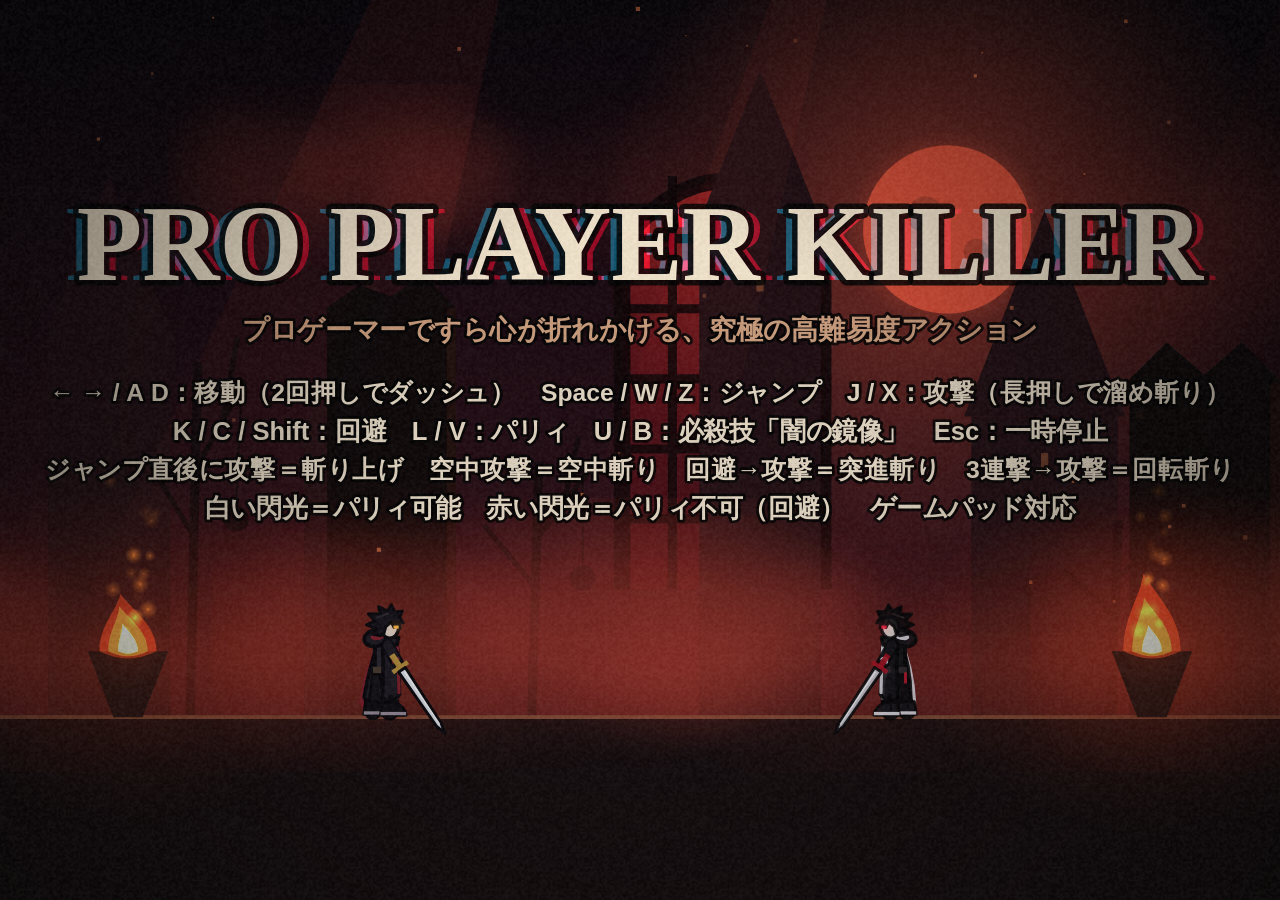
==== games/pro-player-killer/index.html @ b569cf37 "ゲームを追加しています" ====
<!DOCTYPE html>
<html lang="ja">
<head>
<meta charset="UTF-8">
<meta name="viewport" content="width=device-width,initial-scale=1,minimum-scale=1,maximum-scale=1,user-scalable=no,viewport-fit=cover">
<meta name="apple-mobile-web-app-capable" content="yes">
<meta name="mobile-web-app-capable" content="yes">
<meta name="apple-mobile-web-app-status-bar-style" content="black-translucent">
<meta name="theme-color" content="#000000">
<meta name="format-detection" content="telephone=no">
<title>PRO PLAYER KILLER</title>
<style>
*{box-sizing:border-box;margin:0;padding:0;-webkit-tap-highlight-color:transparent}
html,body{width:100%;height:100%;overflow:hidden;background:#000;overscroll-behavior:none;touch-action:none;
  -webkit-user-select:none;user-select:none;-webkit-touch-callout:none;-webkit-text-size-adjust:100%;text-size-adjust:100%}
body{position:fixed;inset:0}
#c{position:absolute;left:0;top:0;display:block;touch-action:none;outline:none}
#ctl{position:absolute;inset:0;pointer-events:none;display:none;z-index:2}
body.touch #ctl{display:block}
.grp{position:absolute;bottom:0;display:flex;align-items:flex-end;gap:calc(var(--bs,64px)*.14);
  padding-bottom:max(8px,env(safe-area-inset-bottom))}
#gl{left:0;padding-left:max(14px,env(safe-area-inset-left))}
#gr{right:0;padding-right:max(14px,env(safe-area-inset-right))}
.b{width:var(--bs,64px);height:var(--bs,64px);border-radius:50%;border:2px solid rgba(220,200,180,.45);
  background:radial-gradient(circle at 40% 32%,rgba(78,66,78,.55),rgba(10,8,12,.62));color:#eadfcd;
  display:flex;flex-direction:column;align-items:center;justify-content:center;
  font:700 calc(var(--bs,64px)*.19)/1.15 "Hiragino Kaku Gothic ProN","Noto Sans JP",sans-serif;
  text-shadow:0 1px 2px #000;transition:transform .05s,background .05s;will-change:transform}
.b .i{font-size:calc(var(--bs,64px)*.34);line-height:1.05}
.b.big{width:calc(var(--bs,64px)*1.12);height:calc(var(--bs,64px)*1.12)}
.b.mv{width:calc(var(--bs,64px)*1.22);border-radius:22%}
.c-atk{border-color:rgba(255,128,96,.7)}
.c-parry{border-color:rgba(160,215,255,.75)}
.c-dodge{border-color:rgba(140,255,190,.6)}
.c-jump{border-color:rgba(255,215,120,.65)}
.b.on{background:radial-gradient(circle,rgba(255,255,255,.45),rgba(70,60,70,.7));transform:scale(.92);border-color:#fff}
.b.cd{opacity:.42}
#pz{position:absolute;top:max(8px,env(safe-area-inset-top));right:max(10px,env(safe-area-inset-right));
  width:46px;height:46px;border-radius:12px;font-size:17px}
#sup{position:absolute;top:calc(max(8px,env(safe-area-inset-top)) + 54px);right:max(10px,env(safe-area-inset-right));width:58px;height:58px;display:none;border-color:rgba(255,60,90,.9);
  background:radial-gradient(circle,rgba(255,40,80,.55),rgba(40,0,10,.7));animation:sp 1s ease-in-out infinite;font-size:12px}
#sup .i{font-size:20px}
body.supready #sup{display:flex}
@keyframes sp{50%{box-shadow:0 0 16px 4px rgba(255,40,80,.7)}}
#rot{position:fixed;inset:0;background:#07050a;color:#eadfcd;display:none;flex-direction:column;align-items:center;
  justify-content:center;z-index:9;text-align:center;font-family:"Hiragino Mincho ProN","Yu Mincho","Noto Serif JP",serif;padding:24px}
body.portrait #rot{display:flex}
#rot .ph{width:64px;height:104px;border:4px solid #eadfcd;border-radius:12px;margin-bottom:28px;animation:rt 2.2s ease-in-out infinite;position:relative}
#rot .ph:after{content:"";position:absolute;left:50%;bottom:6px;width:10px;height:10px;margin-left:-5px;border-radius:50%;background:#eadfcd}
@keyframes rt{0%,20%{transform:rotate(0)}55%,80%{transform:rotate(-90deg)}100%{transform:rotate(0)}}
#rot h2{font-size:22px;margin-bottom:10px;letter-spacing:.1em;color:#ff6a4a}
#rot p{font-size:15px;line-height:1.8;opacity:.85}
#safe{position:fixed;left:0;top:0;visibility:hidden;pointer-events:none;
  padding:env(safe-area-inset-top) env(safe-area-inset-right) env(safe-area-inset-bottom) env(safe-area-inset-left)}
</style>
</head>
<body>
<canvas id="c" tabindex="0"></canvas>
<div id="ctl">
  <div class="grp" id="gl">
    <div class="b mv" data-a="left"><span class="i">◀</span></div>
    <div class="b mv" data-a="right"><span class="i">▶</span></div>
  </div>
  <div class="grp" id="gr">
    <div class="b c-parry" data-a="parry"><span class="i">◆</span>パリィ</div>
    <div class="b c-dodge" data-a="dodge"><span class="i">≫</span>回避</div>
    <div class="b big c-atk" data-a="attack"><span class="i">⚔&#xFE0E;</span>攻撃</div>
    <div class="b big c-jump" data-a="jump"><span class="i">▲</span>ジャンプ</div>
  </div>
  <div class="b" id="pz" data-a="pause">❚❚</div>
  <div class="b c-super" id="sup" data-a="super"><span class="i">✦</span>必殺</div>
</div>
<div id="rot"><div class="ph"></div><h2>横画面でプレイしてください</h2><p>端末を横向きにすると自動で再開します。<br>（画面の向きのロックを解除してください）</p></div>
<div id="safe"></div>
<script>
(()=>{
'use strict';
/* =========================================================
   PRO PLAYER KILLER
   ========================================================= */
const cvs=document.getElementById('c'),ctx=cvs.getContext('2d');
const H=470,GY=440;
let VW=960,VH=540,S=1,DPR=1,offY=0,groundSY=440,frame=0,touchMode=false;
const SAFE={l:0,r:0,t:0,b:0};
const FS='"Hiragino Mincho ProN","Yu Mincho","Noto Serif JP","Times New Roman",serif';
const FG='"Hiragino Kaku Gothic ProN","Noto Sans JP","Yu Gothic",sans-serif';
const clamp=(v,a,b)=>v<a?a:v>b?b:v,lerp=(a,b,t)=>a+(b-a)*t,rnd=(a,b)=>a+Math.random()*(b-a);
const ease=t=>1-(1-t)*(1-t);
const hash=n=>{const s=Math.sin(n*12.9898+78.233)*43758.5453;return s-Math.floor(s)};
function mulberry(a){return()=>{a|=0;a=a+0x6D2B79F5|0;let t=Math.imul(a^a>>>15,1|a);t=t+Math.imul(t^t>>>7,61|t)^t;return((t^t>>>14)>>>0)/4294967296}}
const overlap=(a,b)=>a.x<b.x+b.w&&a.x+a.w>b.x&&a.y<b.y+b.h&&a.y+a.h>b.y;

/* ---------------- INPUT ---------------- */
const ACT=['left','right','jump','attack','dodge','parry','super'];
const kb={},tc={},buf={};ACT.forEach(a=>{kb[a]=0;tc[a]=0;buf[a]=0});
let anyPress=false,tapPress=false,pausePress=false;
const BUF=9;
const held=a=>!!(kb[a]||tc[a]||(typeof gp!=='undefined'&&gp[a]));
const lastTap={};function press(a){buf[a]=BUF;anyPress=true;if(a==='left'||a==='right'){if(frame-(lastTap[a]===undefined?-99:lastTap[a])<14)G.dashReq=a;lastTap[a]=frame}}
function consume(a){if(buf[a]>0){buf[a]=0;return true}return false}
function clearBuf(){ACT.forEach(a=>buf[a]=0);anyPress=tapPress=false}
const btnEls=[...document.querySelectorAll('#ctl [data-a]')];
function clearInput(){ACT.forEach(a=>{kb[a]=0;tc[a]=0;buf[a]=0});btnEls.forEach(e=>e.classList.remove('on'))}
const KM={ArrowLeft:'left',KeyA:'left',ArrowRight:'right',KeyD:'right',
  Space:'jump',ArrowUp:'jump',KeyW:'jump',KeyZ:'jump',
  KeyJ:'attack',KeyX:'attack',
  KeyK:'dodge',KeyC:'dodge',ShiftLeft:'dodge',ShiftRight:'dodge',
  KeyL:'parry',KeyV:'parry',KeyU:'super',KeyB:'super'};
addEventListener('keydown',e=>{
  unlockAudio();
  if(e.code==='Escape'||e.code==='KeyP'){e.preventDefault();if(!e.repeat)pausePress=true;return}
  if(e.code==='Enter'){e.preventDefault();if(!e.repeat)anyPress=true;return}
  const a=KM[e.code];if(!a)return;e.preventDefault();
  if(!e.repeat&&!kb[a])press(a);kb[a]=1;
},{passive:false});
addEventListener('keyup',e=>{const a=KM[e.code];if(a){kb[a]=0;e.preventDefault()}},{passive:false});
addEventListener('blur',()=>{clearInput();autoPause()});
document.addEventListener('visibilitychange',()=>{if(document.hidden){clearInput();autoPause();if(AC)AC.suspend()}else if(AC)AC.resume()});
addEventListener('mousedown',e=>{if(e.button===0){tapPress=true;unlockAudio()}});

/* touch: every touch event recomputes the full pressed set from e.touches,
   so multi-touch, sliding between buttons and release are always exact */
let rects=[];
function measure(){
  rects=btnEls.map(el=>{const r=el.getBoundingClientRect();const pad=Math.min(12,r.width*.14);
    return{a:el.dataset.a,el,l:r.left-pad,t:r.top-pad,r:r.right+pad,b:r.bottom+pad,cx:(r.left+r.right)/2,cy:(r.top+r.bottom)/2,top:r.top}});
}
function hitBtn(x,y){let best=null,bd=1e9;for(const R of rects){if(x>=R.l&&x<=R.r&&y>=R.t&&y<=R.b){const d=(x-R.cx)**2+(y-R.cy)**2;if(d<bd){bd=d;best=R}}}return best}
function onTouch(e){
  if(e.cancelable)e.preventDefault();
  if(!touchMode)setTouchMode();
  const now={};
  for(let i=0;i<e.touches.length;i++){const t=e.touches[i];const R=hitBtn(t.clientX,t.clientY);if(R)now[R.a]=1}
  if(e.type==='touchstart'){
    for(let i=0;i<e.changedTouches.length;i++){const t=e.changedTouches[i];const R=hitBtn(t.clientX,t.clientY);
      if(!R)tapPress=true;else if(R.a==='pause')pausePress=true}
  }
  for(const a of ACT){const v=now[a]?1:0;if(v&&!tc[a])press(a);tc[a]=v}
  for(const R of rects)R.el.classList.toggle('on',!!now[R.a]);
  if(e.type==='touchend'||e.type==='touchcancel'){
    if(e.touches.length===0){ACT.forEach(a=>tc[a]=0);btnEls.forEach(el=>el.classList.remove('on'))}
    unlockAudio();
    if(wantFS){wantFS=false;tryFullscreen()}
  }
}
['touchstart','touchmove','touchend','touchcancel'].forEach(t=>document.addEventListener(t,onTouch,{passive:false}));
['gesturestart','gesturechange','gestureend'].forEach(t=>document.addEventListener(t,e=>e.preventDefault(),{passive:false}));
document.addEventListener('dblclick',e=>e.preventDefault(),{passive:false});
document.addEventListener('contextmenu',e=>e.preventDefault());
document.addEventListener('selectstart',e=>e.preventDefault());
addEventListener('wheel',e=>{if(e.ctrlKey)e.preventDefault()},{passive:false});
let wantFS=true;
function tryFullscreen(){
  const el=document.documentElement;
  const isIOS=/iP(hone|od|ad)/.test(navigator.userAgent)||(navigator.platform==='MacIntel'&&navigator.maxTouchPoints>1);
  if(isIOS||document.fullscreenElement)return;
  const rq=el.requestFullscreen||el.webkitRequestFullscreen;
  if(!rq)return;
  try{const p=rq.call(el,{navigationUI:'hide'});
    const lock=()=>{try{screen.orientation&&screen.orientation.lock&&screen.orientation.lock('landscape').catch(()=>{})}catch(_){}};
    if(p&&p.then)p.then(lock).catch(()=>{});else lock();
  }catch(_){}
}
function setTouchMode(){touchMode=true;document.body.classList.add('touch');resize()}

/* ---------------- LAYOUT ---------------- */
let vig=null;
function resize(){
  const vw=Math.max(1,window.innerWidth),vh=Math.max(1,window.innerHeight);
  DPR=Math.min(window.devicePixelRatio||1,touchMode?1.75:2);
  cvs.width=Math.round(vw*DPR);cvs.height=Math.round(vh*DPR);
  cvs.style.width=vw+'px';cvs.style.height=vh+'px';
  S=vh/H;if(vw/S<700)S=vw/700;
  VW=vw/S;VH=vh/S;
  const sp=getComputedStyle(document.getElementById('safe'));
  SAFE.t=parseFloat(sp.paddingTop)||0;SAFE.r=parseFloat(sp.paddingRight)||0;SAFE.b=parseFloat(sp.paddingBottom)||0;SAFE.l=parseFloat(sp.paddingLeft)||0;
  document.body.classList.toggle('portrait',touchMode&&vh>vw);
  let bs=clamp(Math.min(vw,vh)*.17,50,86);
  const need=bs*(1.22*2+1+1+1.12*2)+bs*.14*5+SAFE.l+SAFE.r+60;
  if(need>vw*.97)bs=Math.max(40,bs*vw*.97/need);
  document.documentElement.style.setProperty('--bs',bs+'px');
  measure();
  groundSY=VH-100;
  if(touchMode&&vw>=vh){
    let top=vh;for(const R of rects)if(R.a!=='pause'&&R.a!=='super'&&R.r-R.l>4)top=Math.min(top,R.top);
    groundSY=Math.min(VH-100,top/S-6);
    groundSY=Math.max(groundSY,Math.min(VH*.66,VH-100));
  }
  offY=groundSY-GY;
  vig=null;vigR=null;SKYC={};
}
addEventListener('resize',resize);
addEventListener('orientationchange',()=>{setTimeout(resize,120);setTimeout(resize,500)});
if(window.visualViewport)visualViewport.addEventListener('resize',resize);
function autoPause(){if(G.mode==='play'&&!G.clearT)G.paused=true}

/* ---------------- AUDIO ---------------- */
let AC=null,master=null,noiseBuf=null;
function unlockAudio(){
  if(AC){if(AC.state==='suspended')AC.resume();return}
  try{const C=window.AudioContext||window.webkitAudioContext;if(!C)return;AC=new C();master=AC.createGain();master.gain.value=.32;master.connect(AC.destination);
    noiseBuf=AC.createBuffer(1,AC.sampleRate*.6,AC.sampleRate);const d=noiseBuf.getChannelData(0);for(let i=0;i<d.length;i++)d[i]=Math.random()*2-1;
    const o=AC.createOscillator(),g=AC.createGain();g.gain.value=0;o.connect(g);g.connect(master);o.start();o.stop(AC.currentTime+.02);
    setTimeout(()=>{const w=MUS.want;MUS.name=undefined;playMusic(w)},0);
  }catch(_){AC=null}
}
function tone(f,d,type,vol,slide){if(!AC)return;const t=AC.currentTime,o=AC.createOscillator(),g=AC.createGain();o.type=type;o.frequency.setValueAtTime(f,t);
  if(slide)o.frequency.exponentialRampToValueAtTime(Math.max(20,f+slide),t+d);g.gain.setValueAtTime(vol,t);g.gain.exponentialRampToValueAtTime(.001,t+d);o.connect(g);g.connect(master);o.start(t);o.stop(t+d+.02)}
function noise(d,vol,freq,q){if(!AC)return;const t=AC.currentTime,s=AC.createBufferSource(),f=AC.createBiquadFilter(),g=AC.createGain();s.buffer=noiseBuf;f.type='bandpass';f.frequency.value=freq;f.Q.value=q||1;
  g.gain.setValueAtTime(vol,t);g.gain.exponentialRampToValueAtTime(.001,t+d);s.connect(f);f.connect(g);g.connect(master);s.start(t);s.stop(t+d+.02)}
function sfx(k){if(!AC)return;try{switch(k){
  case'swing':noise(.09,.22,2600,.8);break;
  case'heavy':noise(.18,.35,700,.7);tone(90,.18,'sawtooth',.12,-40);break;
  case'hit':tone(180,.09,'square',.18,-90);noise(.07,.3,1400);break;
  case'crit':tone(240,.2,'square',.22,-160);noise(.18,.45,900);tone(60,.3,'sine',.4,-20);break;
  case'parry':tone(1500,.4,'triangle',.35,-700);tone(2250,.3,'sine',.22,-1000);noise(.14,.45,6000,2);break;
  case'counter':tone(700,.35,'triangle',.3,-400);noise(.12,.3,3000);break;
  case'hurt':tone(120,.25,'sawtooth',.3,-70);noise(.1,.3,500);break;
  case'death':tone(90,1.1,'sawtooth',.35,-60);tone(45,1.2,'sine',.4,-15);break;
  case'dodge':noise(.13,.16,900,.6);break;
  case'pdodge':tone(1200,.15,'sine',.14,500);break;
  case'jump':tone(320,.07,'sine',.08,180);break;
  case'tele':tone(1100,.05,'square',.05,0);break;
  case'teleR':tone(300,.09,'square',.08,-60);break;
  case'shoot':noise(.08,.15,3000,2);break;
  case'spike':noise(.1,.3,4000,2);tone(600,.06,'square',.08,300);break;
  case'boss':tone(55,1.6,'sawtooth',.4,-15);noise(1,.25,200);break;
  case'bell':tone(440,1.2,'sine',.25,-5);tone(663,1,'sine',.15,-5);break;
  case'clear':tone(392,.4,'triangle',.25,0);setTimeout(()=>tone(523,.5,'triangle',.25,0),160);setTimeout(()=>tone(784,.9,'triangle',.25,0),320);break;
  case'land':noise(.25,.45,160,.5);tone(50,.3,'sine',.4,-20);break;
  case'hit2':tone(260,.08,'square',.16,-120);noise(.07,.28,2200);break;
  case'hit3':tone(120,.16,'square',.22,-70);noise(.12,.4,900);tone(55,.2,'sine',.35,-15);break;
  case'roar':tone(70,1,'sawtooth',.35,-30);noise(.9,.3,300,.5);tone(140,.8,'square',.08,-60);break;
  case'mirror':tone(1800,.6,'sine',.12,-1200);tone(900,.6,'sine',.1,600);noise(.4,.12,5000,3);break;
}}catch(_){}}

/* ---------------- GAME STATE ---------------- */
const STAGES=[
 {name:'第一章　腐敗の門',sub:'GATE OF ROT',len:2900,theme:0},
 {name:'第二章　逆さ鐘楼',sub:'INVERTED BELFRY',len:3200,theme:1},
 {name:'終章　鏡の回廊',sub:'HALL OF MIRRORS',len:1400,theme:2}];
const THEMES=[
 {sky:['#060208','#220a12','#4a1418'],moon:'#d24a34',far:'#1c0b10',mid:'#110609',ground:'#170e10',top:'#4a2a22',edge:'#9a6448',fog:'150,50,40',plat:'#3a2a26',acc:'#ff7040',amb:'#ff8a50'},
 {sky:['#04020a','#170d2a','#3a1d4a'],moon:'#c4b2ff',far:'#140c22',mid:'#0c0716',ground:'#110b17',top:'#3a2c4a',edge:'#9f86c4',fog:'120,80,170',plat:'#2c2238',acc:'#c09cff',amb:'#c8b0ff'},
 {sky:['#050507','#141419','#2a2a33'],moon:'#e6e6ee',far:'#18181e',mid:'#0e0e12',ground:'#0d0d10',top:'#383842',edge:'#cfcfdc',fog:'150,150,170',plat:'#26262e',acc:'#ff2a4a',amb:'#e8e8f2'}];
const G={mode:'title',paused:false,stage:0,deaths:0,stageDeaths:0,time:0,
  stats:{parry:0,dodge:0,hits:0},hab:{attack:0,dodge:0,parry:0,jump:0,comboSum:0,comboN:0},
  mut:null,shift:[],shiftT:0,cp:0,hs:0,slow:0,shake:0,flash:0,flashCol:'255,255,255',
  intro:0,introMax:1,introKind:'boss',slowMs:0,slowTot:1,slowMin:1,impact:null,distort:0,hurtV:0,clearT:0,deadT:0,cause:'',tip:'',sawIntro:[],rec:[],resT:0,banner:0,rank:null};
let world=null,player=null;const cam={x:0,z:1,kx:0,ky:0,zp:0};
const fx=[];
function habit(){const h=G.hab,tot=h.attack+h.dodge+h.parry+h.jump+1;
  return{attack:h.attack/tot,dodge:h.dodge/tot,parry:h.parry/tot,jump:h.jump/tot,combo:h.comboN?h.comboSum/h.comboN:2,n:tot}}

/* ---- death-driven world mutation ---- */
function computeMut(){
  const n=G.stageDeaths,h=habit(),R=mulberry(n*131+G.stage*17+G.deaths*7+5);
  const m={spd:1,grav:1,feint:false,delayed:false,armor:false,predict:false,hidden:false,blades:false,phantom:false};
  m.spd=+(1+Math.min(.28,n*.04+(n>0?R()*.04:0))).toFixed(2);
  if(n>=2){const gs=[.84,1,1.16];m.grav=gs[Math.floor(R()*3)]}
  m.feint=n>=1&&(h.parry>.16||n>=3);
  m.delayed=n>=1&&(h.dodge>.2||h.parry>.2||n>=4);
  m.armor=n>=2&&h.attack>.42;
  m.predict=n>=2&&(h.jump>.24||n>=4);
  m.hidden=n>=1||G.stage>=1;
  m.blades=n>=3||G.stage>=1;
  m.phantom=n>=4;
  return m;
}
function mutMsgs(o,m){const a=[];
  if(m.spd>o.spd+.001)a.push(`敵の攻撃速度 ×${m.spd.toFixed(2)}`);
  if(m.grav!==o.grav)a.push(m.grav<1?`重力が弱まった（${m.grav}G）― 跳躍が高く、滞空が長い`:m.grav>1?`重力が強まった（${m.grav}G）― 跳躍が低い`:'重力が元に戻った（1.0G）');
  if(m.feint&&!o.feint)a.push('パリィ癖を読まれた：敵がフェイントを使い始めた');
  if(m.delayed&&!o.delayed)a.push('敵が「遅延攻撃」を覚えた ― 白い閃光まで待て');
  if(m.armor&&!o.armor)a.push('連打癖を検知：敵が振りかぶり中に怯まなくなった');
  if(m.predict&&!o.predict)a.push('跳躍・移動を予測した射撃が始まった');
  if(m.hidden&&!o.hidden)a.push('安全に見える床に隠し棘が仕込まれた');
  if(m.blades&&!o.blades)a.push('天井に処刑刃が出現した');
  if(m.phantom&&!o.phantom)a.push('幻影の足場が紛れ込んだ ― 揺らぐ足場に注意');
  a.push('罠と足場の配置が組み替えられた');
  return a;
}

/* ---------------- WORLD BUILD ---------------- */
function solidAt(px,py){
  for(const s of world.solids)if(!s.gone&&px>=s.x&&px<=s.x+s.w&&py>=s.y&&py<=s.y+s.h)return true;
  for(const p of world.plats)if(!p.gone&&px>=p.x&&px<=p.x+p.w&&py>=p.y-2&&py<=p.y+14)return true;
  return false;
}
function makeBg(th){const R=mulberry(th*55+3),far=[],mid=[],amb=[];
  for(let i=0;i<14;i++)far.push({x:i*180+R()*80,w:36+R()*64,h:110+R()*190,k:R()});
  for(let i=0;i<10;i++)mid.push({x:i*260+R()*120,h:70+R()*130,k:R(),s:R()*6});
  for(let i=0;i<46;i++)amb.push({x:R()*1600,y:R()*600,v:.2+R()*.7,s:.6+R()*2,p:R()*6});
  const near=[],clouds=[],fore=[];
  for(let i=0;i<8;i++)near.push({x:i*420+R()*160,h:150+R()*160,w:40+R()*50,k:R()});
  for(let i=0;i<6;i++)clouds.push({x:i*430+R()*200,y:.1+R()*.35,w:260+R()*260,v:.05+R()*.12,a:.25+R()*.3});
  for(let i=0;i<9;i++)fore.push({x:i*300+R()*140,h:28+R()*40,k:R()});
  return{far,mid,amb,near,clouds,fore}}
function buildStage(){
  const st=STAGES[G.stage],m=G.mut,R=mulberry(G.stage*977+G.stageDeaths*7919+31);
  const w={solids:[],plats:[],spikes:[],blades:[],enemies:[],projs:[],rings:[],ghosts:[],signs:[],deco:[],
    boss:null,bossOn:false,haz:[],zones:[],corpses:[],cleared:false,theme:st.theme,arenaX:0,arenaEnd:0};
  world=w;
  const ground=(a,b,ex)=>{const s=Object.assign({x:a,y:GY,w:b-a,h:640,ground:1,y0:GY},ex||{});w.solids.push(s);return s};
  const plat=(x,y,wd,ex)=>{const p=Object.assign({x,y,w:wd,h:14,y0:y},ex||{});w.plats.push(p);return p};
  const spike=(x,wd,hid)=>w.spikes.push({x,w:wd,hidden:!!hid,st:hid?0:2,t:0,h:hid?0:24});
  const blade=x=>w.blades.push({x,y0:GY-300,y:GY-300,st:0,t:0,v:0,cool:0});
  w.solids.push({x:-80,y:-2000,w:80,h:3000,wall:1});
  const maxGap=Math.floor(4.3*(2*11.6/(.55*m.grav))*.6);
  let x=0;ground(-80,560);x=560;
  if(G.stage===0&&G.stageDeaths<3){
    w.signs.push({x:200,t:'移動・ジャンプで進め'},{x:640,t:'白い閃光＝パリィ可能'},{x:640,t:'赤い閃光＝パリィ不可（回避せよ）',dy:22});
  }
  const C={
    ghoul(){ground(x,x+400);w.enemies.push(new Ghoul(x+280));x+=400},
    pack(){ground(x,x+560);w.enemies.push(new Ghoul(x+230),new Ghoul(x+440));x+=560},
    pit(){const g=Math.round(maxGap*(.7+R()*.3));x+=g;ground(x,x+300);if(m.hidden&&R()<.5)spike(x+60,60,true);x+=300},
    spikes(){ground(x,x+540);spike(x+130,280,false);const ph=m.phantom&&R()<.7;
      plat(x+140,GY-92,80,ph?{phantom:1}:{});plat(x+290,GY-118,84,!ph&&R()<.5?{crumble:1}:{});x+=540},
    crumble(){ground(x,x+80);x+=80;plat(x+50,GY-40,90,{crumble:1});plat(x+190,GY-64,90,{crumble:1});x+=340;ground(x,x+260);x+=260},
    archer(){ground(x,x+480);plat(x+260,GY-120,130);w.enemies.push(new Archer(x+310,GY-120));if(G.stage>0)w.enemies.push(new Ghoul(x+170));x+=480},
    shrine(){ground(x,x+460);w.deco.push({k:'shrine',x:x+230});
      if(m.hidden){spike(x+120,64,true);spike(x+290,64,true)}else w.enemies.push(new Ghoul(x+390));x+=460},
    lancer(){ground(x,x+540);w.enemies.push(new Lancer(x+400));x+=540},
    blades(){ground(x,x+560);blade(x+170);blade(x+320);blade(x+460);x+=560},
    collapse(){ground(x,x+60);x+=60;ground(x,x+190,{crumble:1,shakeT:48,big:1});x+=190;ground(x,x+300);x+=300},
    float(){ground(x,x+60);x+=60;plat(x+60,GY-50,80);plat(x+190,GY-100,70,{crumble:1});plat(x+320,GY-70,80,{crumble:1});x+=470;ground(x,x+260);x+=260}
  };
  const pools=[['ghoul','pit','spikes','crumble','archer','shrine','pack','collapse'],
    ['ghoul','pit','spikes','crumble','archer','shrine','lancer','blades','float','collapse','pack'],
    ['lancer','pack','blades','shrine','pit','archer']];
  const pool=pools[G.stage].slice();if(m.blades&&!pool.includes('blades'))pool.push('blades');
  let prev='';if(G.stage===0){C.ghoul();prev='ghoul'}
  while(x<st.len){let k;do{k=pool[Math.floor(R()*pool.length)]}while(k===prev);prev=k;C[k]()}
  ground(x,x+360);w.deco.push({k:'gate',x:x+330});x+=360;
  w.arenaX=x;const AW=Math.max(1000,Math.ceil(VW)+80);ground(x,x+AW);w.arenaEnd=x+AW;
  w.solids.push({x:w.arenaEnd,y:-2000,w:80,h:3000,wall:1});
  for(let i=0;i<6;i++)w.deco.push({k:'pillar',x:x+80+i*(AW-160)/5});
  for(let tx=380;tx<w.arenaX-160;tx+=430+R()*240){const ok=w.solids.some(g=>g.ground&&!g.crumble&&g.x+30<tx&&tx<g.x+g.w-30)&&!w.spikes.some(k=>tx>k.x-30&&tx<k.x+k.w+30);if(ok)w.deco.push({k:'torch',x:tx})}
  w.deco.push({k:'brazier',x:w.arenaX+70},{k:'brazier',x:w.arenaEnd-70});
  w.bg=makeBg(st.theme);
}

/* ---------------- PHYSICS ---------------- */
function moveBody(b,grav,noGrav){
  if(!noGrav)b.vy=Math.min(b.vy+.55*grav,13);
  b.x+=b.vx;b.hitWall=false;
  for(const s of world.solids){if(s.gone)continue;if(overlap(b,s)){
    if(b.vx>0)b.x=s.x-b.w;else if(b.vx<0)b.x=s.x+s.w;else{const l=b.x+b.w-s.x,r=s.x+s.w-b.x;if(l<r)b.x=s.x-b.w;else b.x=s.x+s.w}
    b.vx=0;b.hitWall=true}}
  const pb=b.y+b.h;b.y+=b.vy;b.onGround=false;b.groundRef=null;
  for(const s of world.solids){if(s.gone)continue;if(overlap(b,s)){
    if(b.vy>0){b.y=s.y-b.h;b.onGround=true;b.groundRef=s}else if(b.vy<0)b.y=s.y+s.h;b.vy=0}}
  if(b.vy>=0)for(const p of world.plats){if(p.gone)continue;
    if(b.x+b.w>p.x&&b.x<p.x+p.w&&pb<=p.y+.5&&b.y+b.h>=p.y){b.y=p.y-b.h;b.vy=0;b.onGround=true;b.groundRef=p}}
}
const pcx=()=>player.x+player.w/2,pcy=()=>player.y+player.h/2;
function front(b,x0,x1,y0,y1){const c=b.x+b.w/2;return b.face>0?{x:c+x0,y:b.y+y0,w:x1-x0,h:y1-y0}:{x:c-x1,y:b.y+y0,w:x1-x0,h:y1-y0}}

/* ---------------- EFFECTS (v3 engine) ---------------- */
const Q=()=>touchMode?.6:1;
const eo=t=>1-Math.pow(1-clamp(t,0,1),3);
const SPR={};
function glowSpr(rgb){let c=SPR[rgb];if(c)return c;c=document.createElement('canvas');c.width=c.height=64;const g=c.getContext('2d'),gr=g.createRadialGradient(32,32,0,32,32,32);
  gr.addColorStop(0,`rgba(${rgb},1)`);gr.addColorStop(.22,`rgba(${rgb},.5)`);gr.addColorStop(1,`rgba(${rgb},0)`);g.fillStyle=gr;g.fillRect(0,0,64,64);return SPR[rgb]=c}
function dustSpr(rgb){const k='d'+rgb;let c=SPR[k];if(c)return c;c=document.createElement('canvas');c.width=c.height=48;const g=c.getContext('2d'),gr=g.createRadialGradient(24,24,0,24,24,24);
  gr.addColorStop(0,`rgba(${rgb},1)`);gr.addColorStop(.5,`rgba(${rgb},.55)`);gr.addColorStop(1,`rgba(${rgb},0)`);g.fillStyle=gr;g.fillRect(0,0,48,48);return SPR[k]=c}
function fogSpr(rgb){const k='f'+rgb;let c=SPR[k];if(c)return c;c=document.createElement('canvas');c.width=320;c.height=110;const g=c.getContext('2d'),R=mulberry(rgb.length*97+3);
  for(let i=0;i<16;i++){const x=40+R()*240,y=38+R()*34,r=26+R()*42,gr=g.createRadialGradient(x,y,0,x,y,r);gr.addColorStop(0,`rgba(${rgb},.32)`);gr.addColorStop(1,`rgba(${rgb},0)`);g.fillStyle=gr;g.fillRect(0,0,320,110)}return SPR[k]=c}
const hexRgb=h=>{h=h.replace('#','');if(h.length===3)h=h.split('').map(c=>c+c).join('');const n=parseInt(h,16);return`${n>>16&255},${n>>8&255},${n&255}`};
function addFx(f){if(!f.max)f.max=f.life;fx.push(f);return f}
function part(x,y,n,col,spd,life,size,grav){n=Math.max(1,Math.round(n*Q()));for(let i=0;i<n;i++){const a=Math.random()*Math.PI*2,v=Math.random()*spd;
  fx.push({k:'p',x,y,vx:Math.cos(a)*v,vy:Math.sin(a)*v-(grav?1.5:0),life:life*(.5+Math.random()*.5),max:life,col,s:size*(.5+Math.random()),g:grav||0})}}
function fxText(x,y,t,col,size){addFx({k:'t',x,y,t,col:col||'#fff',life:50,s:size||18})}
function bigText(x,y,t,col,size,sub){addFx({k:'bt',x,y,t,col,s:size||28,life:58,sub})}
function ring(x,y,r0,r1,life,rgb,w,o){return addFx(Object.assign({k:'ring',x,y,r0,r1,rgb,life,w},o||{}))}
function wave(x,y,col,max,w){ring(x,y,6,max||110,24,col||'255,255,255',w||6)}
function flare(x,y,r,rgb,life){addFx({k:'fl',x,y,r,rgb,life})}
function sparks(x,y,n,ang,spread,spd,rgb,o){o=o||{};n=Math.max(1,Math.round(n*Q()));for(let i=0;i<n;i++){const a=ang+(Math.random()-.5)*spread,v=spd*(.3+Math.random()*.7);
  addFx({k:'sp',x,y,vx:Math.cos(a)*v,vy:Math.sin(a)*v,life:(o.life||16)*(.6+Math.random()*.6),rgb,len:o.len||2,w:o.w||2,drag:o.drag||.86,g:o.g===undefined?.22:o.g,dark:o.dark})}}
function cres(x,y,face,a0,a1,r,w,rgb,core,life,o){return addFx(Object.assign({k:'cr',x,y,face,a0,a1,r,w,rgb,core:core||'255,255,255',life:life||12},o||{}))}
function slashFx(x,y,face,a0,a1,r,col){cres(x,y,face,a0,a1,r,12,col||'255,240,220','255,255,255',11)}
function thrust(x,y,face,len,rgb,w,life){addFx({k:'th',x,y,face,len,rgb,w:w||7,life:life||10})}
function cut(x,y,ang,len,rgb,life){addFx({k:'cut',x,y,ang,len,rgb,life:life||14})}
function rays(x,y,n,len,rgb,life,w){addFx({k:'ry',x,y,n:Math.round(n*(touchMode?.75:1)),len,rgb,life,w:w||.08,rot:Math.random()*6})}
function dust(x,y,n,rgb,size,spd,up){n=Math.max(1,Math.round(n*Q()));for(let i=0;i<n;i++)addFx({k:'du',x:x+rnd(-8,8),y:y+rnd(-4,2),vx:rnd(-1,1)*(spd||1.5),vy:-rnd(0,1)*(up===undefined?.6:up),r:(size||10)*rnd(.6,1.2),gr:rnd(.25,.6),rgb:rgb||'120,110,100',a:rnd(.25,.45),life:rnd(30,50)})}
function debris(x,y,n,col,spd){n=Math.max(1,Math.round(n*Q()));for(let i=0;i<n;i++)addFx({k:'db',x:x+rnd(-10,10),y:y-2,vx:rnd(-1,1)*(spd||4),vy:-rnd(3,8),rot:rnd(0,6),vr:rnd(-.4,.4),s:rnd(2,5),col:col||'#2a2224',life:rnd(40,70)})}
function crack(x,y,len,rgb){const segs=[];for(const d of[-1,1]){let cx=x,cy=y;const n=4+Math.floor(Math.random()*3);for(let i=0;i<n;i++){const nx=cx+d*rnd(len*.12,len*.28),ny=y+rnd(0,8)+i*1.4;segs.push([cx,cy,nx,ny]);
  if(Math.random()<.45)segs.push([nx,ny,nx+d*rnd(8,22),ny+rnd(4,16)]);cx=nx;cy=ny}}addFx({k:'ck',segs,rgb:rgb||'255,120,60',life:80})}
function speedLines(x,y,dir,n,rgb,h){n=Math.max(1,Math.round(n*Q()));for(let i=0;i<n;i++)addFx({k:'sl',x:x-dir*rnd(0,20),y:y+rnd(-(h||24),(h||24)*.4),vx:-dir*rnd(3,7),len:rnd(14,34),rgb:rgb||'255,255,255',life:rnd(7,12)})}
function conv(x,y,n,rgb,rad){n=Math.max(1,Math.round(n*Q()));for(let i=0;i<n;i++)addFx({k:'cv',tx:x,ty:y,a:Math.random()*6.283,r0:(rad||46)*rnd(.7,1.2),rgb,life:rnd(12,18)})}
function petals(x,y,n,rgb){n=Math.max(1,Math.round(n*Q()));for(let i=0;i<n;i++)addFx({k:'pt',x:x+rnd(-14,14),y:y+rnd(-10,10),vx:rnd(-1.4,1.4),vy:rnd(-1.2,.6),rot:rnd(0,6),vr:rnd(-.2,.2),rgb,life:rnd(36,60)})}
function groundSlam(x,str){crack(x,GY,120*str,'255,110,50');debris(x,GY,10*str,'#2a2020',3+str);dust(x,GY,6*str,'110,92,84',16,2.6,.7);
  ring(x,GY,6,110*str,18,'255,150,90',5,{flat:1});sparks(x,GY-4,14*str,-Math.PI/2,1.7,10,'255,170,90',{len:2.4});flare(x,GY-10,70*str,'255,120,60',12);shake(9*str);kick(0,4*str);sfx('land')}
function impact(x,y,strong){G.impact={t:strong?6:4,x,y,inv:1,seed:Math.random()*99}}
function kick(dx,dy){cam.kx+=dx;cam.ky+=dy}
function slowmo(ms,min){if(G.slowMs>0&&G.slowMin<=min&&G.slowMs>ms)return;G.slowMs=ms;G.slowTot=ms;G.slowMin=min}
function hitstop(n){G.hs=Math.max(G.hs,n)}
function shake(n){G.shake=Math.max(G.shake,n)}
function flash(col,a){G.flashCol=col;G.flash=Math.max(G.flash,a)}
function glint(x,y,red){addFx({k:'g',x,y,red,life:18});sfx(red?'teleR':'tele')}
function stepFx(){
  for(let i=fx.length-1;i>=0;i--){const f=fx[i];f.life--;
    switch(f.k){
    case'p':f.x+=f.vx;f.y+=f.vy;f.vy+=f.g;f.vx*=.96;break;
    case'sp':f.x+=f.vx;f.y+=f.vy;f.vx*=f.drag;f.vy=f.vy*f.drag+f.g;break;
    case't':f.y-=.7;break;
    case'bt':f.y-=.22;break;
    case'du':f.x+=f.vx;f.y+=f.vy;f.vx*=.95;f.vy*=.97;f.r+=f.gr;break;
    case'db':f.vy+=.45;f.x+=f.vx;f.y+=f.vy;f.rot+=f.vr;if(f.y>GY-1&&f.vy>0){f.y=GY-1;f.vy*=-.35;f.vx*=.6;f.vr*=.5}break;
    case'sl':f.x+=f.vx;break;
    case'pt':f.x+=f.vx+Math.sin(f.life*.2)*.5;f.y+=f.vy;f.vy+=.02;f.rot+=f.vr;break;
    }
    if(f.life<=0)fx.splice(i,1)}
  const cap=touchMode?380:700;if(fx.length>cap)fx.splice(0,fx.length-cap);
}
function drawCres(f,k,p){
  const rev=Math.min(1,p/.3),tail=Math.max(0,(p-.18)/.82),ea=lerp(f.a0,f.a1,eo(rev)),sa=lerp(f.a0,f.a1,eo(tail)*.94);
  if(Math.abs(ea-sa)<.02)return;
  const R=f.r*(1+p*.1),W=f.w,N=touchMode?12:18;
  ctx.save();ctx.translate(f.x,f.y);ctx.scale(f.face,f.sy||1);ctx.beginPath();
  for(let i=0;i<=N;i++){const a=lerp(sa,ea,i/N);ctx.lineTo(Math.cos(a)*R,Math.sin(a)*R)}
  for(let i=N;i>=0;i--){const u=i/N,a=lerp(sa,ea,u),w=W*Math.pow(u,.7)*(1-u*.12);ctx.lineTo(Math.cos(a)*(R-w),Math.sin(a)*(R-w))}
  ctx.closePath();ctx.fillStyle=`rgba(${f.rgb},${.78*k})`;ctx.fill();
  ctx.strokeStyle=`rgba(${f.core},${k})`;ctx.lineWidth=Math.max(.6,2.4*k);ctx.beginPath();
  const cs=lerp(sa,ea,.3);for(let i=0;i<=N;i++){const a=lerp(cs,ea,i/N);ctx.lineTo(Math.cos(a)*R,Math.sin(a)*R)}ctx.stroke();
  if(f.dbl){ctx.strokeStyle=`rgba(${f.rgb},${.6*k})`;ctx.lineWidth=1.4;ctx.beginPath();for(let i=0;i<=N;i++){const a=lerp(cs,ea,i/N);ctx.lineTo(Math.cos(a)*R*.8,Math.sin(a)*R*.8)}ctx.stroke()}
  ctx.restore();
}
function drawThrust(f,k,p){const L=f.len*eo(Math.min(1,p/.22)),w=f.w*k;if(L<2)return;ctx.save();ctx.translate(f.x,f.y);ctx.scale(f.face,1);
  const g=ctx.createLinearGradient(0,0,L,0);g.addColorStop(0,`rgba(${f.rgb},0)`);g.addColorStop(.7,`rgba(${f.rgb},${.8*k})`);g.addColorStop(1,`rgba(255,255,255,${k})`);ctx.fillStyle=g;
  ctx.beginPath();ctx.moveTo(0,-w);ctx.lineTo(L*.85,-w*.6);ctx.lineTo(L,0);ctx.lineTo(L*.85,w*.6);ctx.lineTo(0,w);ctx.closePath();ctx.fill();
  ctx.strokeStyle=`rgba(${f.rgb},${.5*k})`;ctx.lineWidth=1.2;ctx.beginPath();ctx.moveTo(L*.1,-w*2.4);ctx.lineTo(L*.7,-w*2.4);ctx.moveTo(L*.2,w*2.6);ctx.lineTo(L*.8,w*2.6);ctx.stroke();
  ctx.drawImage(glowSpr(f.rgb),L-24,-24,48,48);ctx.restore()}
function drawCut(f,k,p){const L=f.len*eo(Math.min(1,p/.2)),sep=p*7;ctx.save();ctx.translate(f.x,f.y);ctx.rotate(f.ang);
  ctx.fillStyle=`rgba(${f.rgb},${k})`;for(const s of[-sep,sep]){ctx.beginPath();ctx.moveTo(-L/2,s);ctx.quadraticCurveTo(0,s-2.4*k,L/2,s);ctx.quadraticCurveTo(0,s+2.4*k,-L/2,s);ctx.fill()}
  if(p<.3){ctx.fillStyle=`rgba(255,255,255,${1-p/.3})`;ctx.fillRect(-L/2,-1,L,2)}ctx.restore()}
function drawRays(f,k,p){ctx.save();ctx.translate(f.x,f.y);ctx.rotate(f.rot+p*.3);
  for(let i=0;i<f.n;i++){const a=i/f.n*6.283+hash(i)*.3,len=f.len*(.45+.55*hash(i*3.3))*(.5+eo(p)*.7),w=f.w*(.6+hash(i*1.7)*.8);
    ctx.fillStyle=`rgba(${f.rgb},${.3*k})`;ctx.beginPath();ctx.moveTo(0,0);ctx.lineTo(Math.cos(a-w)*len,Math.sin(a-w)*len);ctx.lineTo(Math.cos(a+w)*len,Math.sin(a+w)*len);ctx.closePath();ctx.fill()}ctx.restore()}
function drawX(f,k,p){ctx.save();ctx.translate(f.x,f.y);let j=0;
  for(const a of[.8,-.8]){const q=clamp((p-j*.1)/.25,0,1);j++;if(q<=0)continue;const L=150*eo(q),w=10*k+1;ctx.save();ctx.rotate(a);
    ctx.fillStyle=`rgba(${f.rgb},${.85*k})`;ctx.beginPath();ctx.moveTo(-L/2,0);ctx.quadraticCurveTo(0,-w,L/2,0);ctx.quadraticCurveTo(0,w,-L/2,0);ctx.fill();
    ctx.fillStyle=`rgba(255,255,255,${k})`;ctx.beginPath();ctx.moveTo(-L/2,0);ctx.quadraticCurveTo(0,-w*.3,L/2,0);ctx.quadraticCurveTo(0,w*.3,-L/2,0);ctx.fill();ctx.restore()}
  ctx.restore()}
function drawGlint(f,k,p){const i=Math.sin(Math.min(1,p*1.15)*Math.PI),c=f.red?'255,50,40':'255,255,255',r=30*i+4;
  ctx.drawImage(glowSpr(f.red?'255,40,30':'220,235,255'),f.x-r*1.6,f.y-r*1.6,r*3.2,r*3.2);
  ctx.fillStyle=`rgba(${c},${i})`;ctx.beginPath();ctx.ellipse(f.x,f.y,48*i+2,1.8,0,0,7);ctx.fill();ctx.beginPath();ctx.ellipse(f.x,f.y,1.6,22*i+2,0,0,7);ctx.fill();
  ctx.save();ctx.translate(f.x,f.y);ctx.rotate(.785+p);ctx.beginPath();ctx.ellipse(0,0,12*i,1.2,0,0,7);ctx.fill();ctx.beginPath();ctx.ellipse(0,0,1.2,12*i,0,0,7);ctx.fill();
  if(f.red){ctx.strokeStyle=`rgba(255,40,30,${i})`;ctx.lineWidth=2;ctx.beginPath();for(let j=0;j<=16;j++){const a=j/16*6.283,rr=(j%2?19:26)*(.6+i*.5);ctx.lineTo(Math.cos(a)*rr,Math.sin(a)*rr)}ctx.stroke()}
  ctx.restore()}
function drawBigText(f,k,p){const a=Math.min(1,p/.14),out=k<.3?k/.3:1,u=eo(Math.min(1,p/.3));
  ctx.save();ctx.globalAlpha=out*a;ctx.translate(f.x-(1-eo(a))*26,f.y);ctx.transform(1,0,-.2*(1-a),1,0,0);
  ctx.font=`900 ${f.s}px ${FS}`;const w=ctx.measureText(f.t).width;
  ctx.fillStyle='rgba(0,0,0,.6)';ctx.beginPath();ctx.moveTo(-w/2-20,f.s*.08);ctx.lineTo(-w/2-20+(w+44)*u,-f.s*.02);ctx.lineTo(-w/2-12+(w+40)*u,f.s*.5);ctx.lineTo(-w/2-24,f.s*.56);ctx.closePath();ctx.fill();
  ctx.strokeStyle=f.col;ctx.lineWidth=2;ctx.beginPath();ctx.moveTo(-w/2-16,f.s*.5);ctx.lineTo(-w/2-16+(w+32)*u,f.s*.44);ctx.stroke();
  txt(f.t,0,0,f.s,f.col,'center',FS,'900',5);if(f.sub)txt(f.sub,0,f.s*.85,f.s*.38,'#fff','center',FG,'700',3);ctx.restore()}
function drawFx(){
  // normal pass (under glows)
  for(const f of fx){const k=clamp(f.life/f.max,0,1);
    switch(f.k){
    case'p':if(!f.glow){ctx.globalAlpha=k;ctx.fillStyle=f.col;ctx.fillRect(f.x-f.s/2,f.y-f.s/2,f.s,f.s)}break;
    case'du':ctx.globalAlpha=f.a*k;ctx.drawImage(dustSpr(f.rgb),f.x-f.r,f.y-f.r,f.r*2,f.r*2);break;
    case'db':ctx.globalAlpha=Math.min(1,k*2);ctx.save();ctx.translate(f.x,f.y);ctx.rotate(f.rot);ctx.fillStyle=f.col;ctx.beginPath();ctx.moveTo(-f.s,-f.s*.6);ctx.lineTo(f.s*.8,-f.s);ctx.lineTo(f.s,f.s*.7);ctx.lineTo(-f.s*.7,f.s);ctx.closePath();ctx.fill();ctx.restore();break;
    case'ck':ctx.globalAlpha=Math.min(1,k*1.5);ctx.strokeStyle='rgba(0,0,0,.9)';ctx.lineWidth=2.6;ctx.beginPath();for(const s of f.segs){ctx.moveTo(s[0],s[1]+1);ctx.lineTo(s[2],s[3]+1)}ctx.stroke();break;
    case'sp':if(f.dark){ctx.globalAlpha=k;ctx.strokeStyle=`rgb(${f.rgb})`;ctx.lineWidth=f.w*(.4+k*.6);ctx.beginPath();ctx.moveTo(f.x,f.y);ctx.lineTo(f.x-f.vx*f.len,f.y-f.vy*f.len);ctx.stroke()}break;
    case'cl':{const u=1-k,x=f.x+(f.dash||0)*f.face*eo(u);ctx.save();ctx.globalAlpha=k*.75;drawKnight({x,y:f.y,face:f.face,st:'boss',bst:'act',cur:{a0:-2.3,a1:1.3},t:2,walk:0,vx:6,ground:true,pal:PAL.final});ctx.restore();break}
    case'pt':ctx.globalAlpha=k;ctx.save();ctx.translate(f.x,f.y);ctx.rotate(f.rot);ctx.fillStyle=`rgb(${f.rgb})`;ctx.beginPath();ctx.ellipse(0,0,3.4,1.4,0,0,7);ctx.fill();ctx.restore();break;
    }}
  ctx.globalAlpha=1;
  // additive pass
  ctx.save();ctx.globalCompositeOperation='lighter';ctx.lineCap='round';
  for(const f of fx){const k=clamp(f.life/f.max,0,1),p=1-k;
    switch(f.k){
    case'sp':if(!f.dark){ctx.strokeStyle=`rgba(${f.rgb},${k})`;ctx.lineWidth=f.w*(.4+k*.6);ctx.beginPath();ctx.moveTo(f.x,f.y);ctx.lineTo(f.x-f.vx*f.len,f.y-f.vy*f.len);ctx.stroke()}break;
    case'fl':{const r=f.r*(.6+p*.6);ctx.globalAlpha=k;ctx.drawImage(glowSpr(f.rgb),f.x-r,f.y-r,r*2,r*2);ctx.globalAlpha=1;break}
    case'ring':{const r=lerp(f.r0,f.r1,eo(p));ctx.strokeStyle=`rgba(${f.rgb},${k*.9})`;ctx.lineWidth=Math.max(.5,f.w*k);ctx.beginPath();if(f.flat)ctx.ellipse(f.x,f.y,r,r*.2,0,0,7);else ctx.arc(f.x,f.y,Math.max(.1,r),0,7);ctx.stroke();
      if(f.chroma){ctx.lineWidth=Math.max(.5,f.w*k*.6);ctx.strokeStyle=`rgba(255,40,90,${k*.55})`;ctx.beginPath();ctx.arc(f.x+3,f.y,r*1.04,0,7);ctx.stroke();ctx.strokeStyle=`rgba(60,170,255,${k*.55})`;ctx.beginPath();ctx.arc(f.x-3,f.y,r*.96,0,7);ctx.stroke()}break}
    case'cr':drawCres(f,k,p);break;
    case'th':drawThrust(f,k,p);break;
    case'cut':drawCut(f,k,p);break;
    case'ry':drawRays(f,k,p);break;
    case'x':drawX(f,k,p);break;
    case'sl':ctx.strokeStyle=`rgba(${f.rgb},${k*.7})`;ctx.lineWidth=1.4;ctx.beginPath();ctx.moveTo(f.x,f.y);ctx.lineTo(f.x-Math.sign(f.vx)*f.len,f.y);ctx.stroke();break;
    case'cv':{const r=f.r0*k,x=f.tx+Math.cos(f.a)*r,y=f.ty+Math.sin(f.a)*r;ctx.strokeStyle=`rgba(${f.rgb},${p})`;ctx.lineWidth=1.8;ctx.beginPath();ctx.moveTo(x,y);ctx.lineTo(f.tx+Math.cos(f.a)*(r+9),f.ty+Math.sin(f.a)*(r+9));ctx.stroke();break}
    case'g':drawGlint(f,k,p);break;
    case'mc':mcDraw(f.x,f.y,f.r*(.6+.4*eo(Math.min(1,p*3))),f.rgb,k,f.flat);break;
    case'p':if(f.glow){const s=f.s*3.2;ctx.globalAlpha=k;ctx.drawImage(glowSpr(f.glow),f.x-s,f.y-s,s*2,s*2);ctx.globalAlpha=1}break;
    case'ck':ctx.strokeStyle=`rgba(${f.rgb},${k*k*.9})`;ctx.lineWidth=1.3;ctx.beginPath();for(const s of f.segs){ctx.moveTo(s[0],s[1]);ctx.lineTo(s[2],s[3])}ctx.stroke();break;
    }}
  ctx.restore();
  // text pass
  for(const f of fx){const k=clamp(f.life/f.max,0,1);
    if(f.k==='t'){ctx.globalAlpha=clamp(k*1.5,0,1);txt(f.t,f.x,f.y,f.s,f.col,'center',FS,'900',4)}
    else if(f.k==='bt')drawBigText(f,k,1-k)}
  ctx.globalAlpha=1;
}
function drawTrail(T,rgb){if(!T||T.length<2)return;ctx.save();ctx.globalCompositeOperation='lighter';const n=T.length;
  for(let i=1;i<n;i++){const A=T[i-1],B=T[i];if(B.f-A.f>2)continue;const al=Math.max(0,.62*(i/n)-(frame-B.f)*.07);if(al<=0)continue;
    ctx.fillStyle=`rgba(${rgb},${al})`;ctx.beginPath();ctx.moveTo(A.tx,A.ty);ctx.lineTo(B.tx,B.ty);ctx.lineTo(lerp(B.bx,B.tx,.3),lerp(B.by,B.ty,.3));ctx.lineTo(lerp(A.bx,A.tx,.3),lerp(A.by,A.ty,.3));ctx.closePath();ctx.fill()}
  ctx.strokeStyle='rgba(255,255,255,.55)';ctx.lineWidth=1.3;ctx.beginPath();let st=false;for(const B of T){if(frame-B.f>4)continue;if(!st){ctx.moveTo(B.tx,B.ty);st=true}else ctx.lineTo(B.tx,B.ty)}ctx.stroke();ctx.restore()}
function hitFx(x,y,F,c){
  if(c==='h'){hitstop(10);shake(11);kick(F*7,0);sparks(x,y,26,F>0?0:Math.PI,.9,14,'255,120,140',{len:2.8,w:2.4});flare(x,y,80,'255,60,90',12);ring(x,y,6,90,16,'255,160,180',5,{chroma:1});cut(x,y,0,110,'255,200,210',16);dust(x,y+14,4,'120,100,90',12,2.4);sfx('hit3');return}
  if(c===3){hitstop(8);shake(7);kick(F*5,0);sparks(x,y,22,F>0?0:Math.PI,.7,13,'255,214,140',{len:2.6,w:2.4});flare(x,y,64,'255,200,120',10);ring(x,y,4,60,12,'255,230,180',4);cut(x,y,0,74,'255,220,170',14);dust(x,y+12,3,'120,100,90',10);sfx('hit3')}
  else if(c===2){hitstop(5);shake(4);kick(F*3,-1);sparks(x,y,14,F>0?-.7:Math.PI+.7,1.3,10,'170,230,255');flare(x,y,46,'150,210,255',8);cut(x,y,F>0?-.95:.95,54,'190,235,255',12);sfx('hit2')}
  else{hitstop(4);shake(3);kick(F*2.5,1);sparks(x,y,12,F>0?.55:Math.PI-.55,1.4,9,'255,236,200');flare(x,y,42,'255,240,210',8);cut(x,y,F>0?.95:-.95,52,'255,245,225',12);sfx('hit')}
}
function ripFx(x,y,F){hitstop(13);slowmo(380,.3);shake(13);kick(F*8,0);impact(x,y,true);flash('255,220,150',.25);
  addFx({k:'x',x,y,rgb:'255,205,110',life:24});rays(x,y,14,180,'255,220,150',24,.07);ring(x,y,8,130,22,'255,230,180',6,{chroma:1});ring(x,y,4,70,14,'255,255,255',3);
  sparks(x,y,34,0,6.28,14,'255,220,150',{len:3,w:2.4,life:22});flare(x,y,110,'255,200,120',16);bigText(x,y-48,'致命の一撃','#ffd27a',26);sfx('crit')}
function deathFx(e){const x=e.x+e.w/2,y=e.y+e.h/2;dust(x,y+10,6,'34,24,28',16,1.6,.9);ring(x,y,4,56,16,'255,110,80',3);sparks(x,y,16,0,6.28,8,'255,140,100');flare(x,y,60,'255,90,60',12);debris(x,y,5,'#1c1416',3)}
function bossPhase(b){const c=b.x+b.w/2,cy=b.y+b.h*.4,rgb=hexRgb(b.acc);G.intro=G.introMax=86;G.introKind='phase';
  flash(rgb,.3);shake(12);impact(c,cy,false);rays(c,cy,14,260,rgb,46,.05);ring(c,cy,10,230,32,rgb,8,{chroma:1});flare(c,cy,140,rgb,26);sfx('roar');
  world.projs.length=0;world.rings.length=0;world.ghosts.length=0;player.vx=0;if(player.st==='atk'||player.st==='dodge'){player.st='n';player.t=0}}

/* ================= COMBAT v4: hazards, zones, cut-ins, moves, super ================= */
function pickW(W){let tot=W.reduce((a,b)=>a+b[1],0),r=Math.random()*tot;for(const[k,w]of W){r-=w;if(r<=0)return k}return W.length?W[0][0]:null}
/* telegraphed ground hazards (pillars, chains, spikes, magic circles, meteors, arrow rain, clone dashes) */
function haz(o){const h=Object.assign({t:0,delay:40,act:8,linger:16,dmg:1,parry:false,hit:false,kind:'pillar',rgb:'255,60,40',y:GY-150,h:150},o);if(!h.box)h.box={x:h.x,y:h.y,w:h.w,h:h.h};world.haz.push(h);return h}
function updateHaz(){
  for(let i=world.haz.length-1;i>=0;i--){const h=world.haz[i];h.t++;
    if(h.t===h.delay){if(h.onFire)h.onFire(h);const cx=h.x+h.w/2;
      if(h.kind==='pillar'||h.kind==='circle'){flare(cx,GY-20,60,h.rgb,12);sparks(cx,GY-4,8,-Math.PI/2,.8,9,h.rgb,{g:-.05});ring(cx,GY,4,h.w*.8,14,h.rgb,3,{flat:1});sfx('spike')}
      else if(h.kind==='chain'){sparks(cx,GY-4,10,-Math.PI/2,1,10,'255,120,90');debris(cx,GY,4,'#2a2020',3);sfx('spike')}
      else if(h.kind==='spike'){debris(cx,GY,5,'#2a2020',4);dust(cx,GY,2,'110,92,84',12,1.4,.6);sfx('land');shake(3)}
      else if(h.kind==='meteor'){flare(cx,GY-10,70,h.rgb,14);ring(cx,GY,4,60,14,h.rgb,4,{flat:1});sparks(cx,GY-4,12,-Math.PI/2,2,9,h.rgb);shake(4);sfx('spike')}
      else if(h.kind==='arrows'){sfx('shoot')}
      else if(h.kind==='clone'){sfx('swing');speedLines(cx,h.box.y+20,h.dir,8,'255,80,110',30)}}
    if(h.kind==='clone'&&h.t>=h.delay&&h.t<h.delay+h.act){const k=(h.t-h.delay)/h.act;h.cx=lerp(h.x0,h.x1,eo(k));h.box={x:Math.min(h.cx,h.px||h.cx)-14,y:h.by,w:Math.abs(h.cx-(h.px||h.cx))+28,h:50};h.px=h.cx;
      if(h.t%2===0)addFx({k:'cl',x:h.cx,y:h.by+54,face:h.dir,life:14})}
    if(h.dmg>0&&h.t>=h.delay&&h.t<h.delay+h.act&&!h.hit){const r=atkR(h.box,{dmg:h.dmg,parry:h.parry,x:h.kind==='clone'?h.cx-h.dir*20:h.x+h.w/2,owner:h.owner||null,heavy:h.heavy,cause:h.cause,tip:h.tip});
      if(r){h.hit=r!=='dodged';if(r==='hit'&&h.bind)bindPlayer(h.bind)}}
    if(h.t>h.delay+h.act+h.linger)world.haz.splice(i,1)}
  for(let i=world.zones.length-1;i>=0;i--){const z=world.zones[i];z.t++;if(z.t>=z.dur)world.zones.splice(i,1)}
}
function atkR(box,info){if(!overlap(box,player))return null;return hurtPlayer(info)}
function bindPlayer(n){const p=player;p.bind=n;bigText(pcx(),p.y-30,'拘束','#ff8a6a',16);sfx('counter')}
function zone(o){world.zones.push(Object.assign({t:0,dur:40,rgb:'255,40,40'},o))}
function drawZones(){
  for(const z of world.zones){const k=z.t/z.dur,a=.16+.22*Math.abs(Math.sin(frame*.25));
    ctx.save();if(z.r){ctx.fillStyle=`rgba(${z.rgb},${a*.6})`;ctx.beginPath();ctx.ellipse(z.x,GY+2,z.r,z.r*.18,0,0,7);ctx.fill();ctx.strokeStyle=`rgba(${z.rgb},.9)`;ctx.lineWidth=2;ctx.stroke();
      ctx.strokeStyle=`rgba(255,255,255,.7)`;ctx.lineWidth=1.4;ctx.beginPath();ctx.ellipse(z.x,GY+2,z.r*k,z.r*.18*k,0,0,7);ctx.stroke()}
    else{ctx.fillStyle=`rgba(${z.rgb},${a*.6})`;ctx.fillRect(z.x,GY-3,z.w,8);ctx.fillStyle=`rgba(255,255,255,.7)`;ctx.fillRect(z.x+z.w/2*(1-k),GY-1,z.w*k,3)}
    ctx.restore()}
}
function drawHaz(){
  for(const h of world.haz){const cx=h.x+h.w/2;
    if(h.t<h.delay){const k=h.t/h.delay,a=.14+.2*Math.abs(Math.sin(frame*.3));ctx.save();
      if(h.kind==='clone'){ctx.strokeStyle=`rgba(255,40,70,${.35+.4*k})`;ctx.lineWidth=2+k*3;ctx.setLineDash([10,8]);ctx.beginPath();ctx.moveTo(h.x0,h.by+28);ctx.lineTo(h.x1,h.by+28);ctx.stroke();ctx.setLineDash([]);
        ctx.globalAlpha=.25+.4*k;drawKnight({x:h.x0,y:h.by+54,face:h.dir,st:'boss',bst:'wind',cur:{a0:-2.3,a1:1.3,wt:10},t:6,walk:0,vx:0,ground:true,pal:PAL.final});ctx.restore();continue}
      if(h.kind==='portal'){mcDraw(cx,h.py||GY-40,24+k*10,'200,140,255',k,false);ctx.restore();continue}
      ctx.fillStyle=`rgba(${h.rgb},${a})`;ctx.fillRect(h.x,GY-4,h.w,9);ctx.strokeStyle=`rgba(${h.rgb},.85)`;ctx.lineWidth=1.5;ctx.strokeRect(h.x+.5,GY-4,h.w-1,9);
      ctx.fillStyle='rgba(255,255,255,.75)';ctx.fillRect(cx-h.w/2*k,GY-1,h.w*k,3);
      const col=ctx.createLinearGradient(0,GY-h.h,0,GY);col.addColorStop(0,`rgba(${h.rgb},0)`);col.addColorStop(1,`rgba(${h.rgb},${.12*k})`);ctx.fillStyle=col;ctx.fillRect(h.x,GY-h.h,h.w,h.h);
      if(h.kind==='circle')mcDraw(cx,GY,h.w*.6,h.rgb,k,true);
      if(h.kind==='meteor'||h.kind==='arrows'){ctx.strokeStyle=`rgba(${h.rgb},${.3*k})`;ctx.lineWidth=1;ctx.beginPath();ctx.moveTo(cx,GY-260);ctx.lineTo(cx,GY);ctx.stroke()}
      ctx.restore();continue}
    const u=(h.t-h.delay)/h.act,on=u<=1,al=on?1:Math.max(0,1-(h.t-h.delay-h.act)/h.linger);ctx.save();ctx.globalAlpha=al;
    if(h.kind==='pillar'||h.kind==='circle'){ctx.globalCompositeOperation='lighter';const hh=h.h*(on?eo(u*2):1),g=ctx.createLinearGradient(0,GY-hh,0,GY);g.addColorStop(0,`rgba(${h.rgb},0)`);g.addColorStop(.6,`rgba(${h.rgb},.55)`);g.addColorStop(1,'rgba(255,255,255,.9)');
      ctx.fillStyle=g;ctx.fillRect(h.x+h.w*.12,GY-hh,h.w*.76,hh);ctx.fillStyle=`rgba(255,255,255,.7)`;ctx.fillRect(cx-2,GY-hh,4,hh);if(h.kind==='circle')mcDraw(cx,GY,h.w*.6,h.rgb,1,true)}
    else if(h.kind==='chain'){const hh=h.h*(on?eo(u*2):1);ctx.strokeStyle='#5a5560';ctx.lineWidth=3;for(const ox of[-14,0,14]){for(let y=0;y<hh;y+=9){ctx.beginPath();ctx.ellipse(cx+ox+Math.sin(y*.1+ox)*2,GY-y-4,(y/9)%2?1.6:3.6,4.5,0,0,7);ctx.stroke()}}
      ctx.globalCompositeOperation='lighter';ctx.drawImage(glowSpr('255,80,60'),cx-40,GY-hh-20,80,40)}
    else if(h.kind==='spike'){const hh=Math.min(1,u*3)*60;ctx.fillStyle='#2a2224';ctx.strokeStyle='#0a0808';ctx.lineWidth=2;ctx.beginPath();ctx.moveTo(h.x,GY);ctx.lineTo(h.x+h.w*.3,GY-hh*.6);ctx.lineTo(cx,GY-hh);ctx.lineTo(h.x+h.w*.72,GY-hh*.55);ctx.lineTo(h.x+h.w,GY);ctx.closePath();ctx.fill();ctx.stroke();
      ctx.globalCompositeOperation='lighter';ctx.strokeStyle=`rgba(${h.rgb},.8)`;ctx.lineWidth=1.4;ctx.beginPath();ctx.moveTo(h.x+h.w*.3,GY-hh*.6);ctx.lineTo(cx,GY-hh);ctx.stroke()}
    else if(h.kind==='meteor'||h.kind==='arrows'){ctx.globalCompositeOperation='lighter';if(on&&u<.5){const yy=lerp(GY-280,GY,u*2);ctx.strokeStyle=`rgba(${h.rgb},.9)`;ctx.lineWidth=h.kind==='meteor'?6:2;
        for(const ox of(h.kind==='arrows'?[-16,-4,8,18]:[0])){ctx.beginPath();ctx.moveTo(cx+ox,yy-60);ctx.lineTo(cx+ox,yy);ctx.stroke()}ctx.drawImage(glowSpr(h.rgb),cx-30,yy-30,60,60)}
      if(h.kind==='arrows'){ctx.globalCompositeOperation='source-over';ctx.strokeStyle='#cfe8f0';ctx.lineWidth=2;for(const ox of[-16,-4,8,18]){ctx.beginPath();ctx.moveTo(cx+ox,GY);ctx.lineTo(cx+ox+2,GY-16);ctx.stroke()}}}
    else if(h.kind==='clone'&&on){ctx.globalCompositeOperation='lighter';ctx.strokeStyle='rgba(255,40,80,.8)';ctx.lineWidth=8*(1-u)+1;ctx.beginPath();ctx.moveTo(h.x0,h.by+28);ctx.lineTo(h.cx,h.by+28);ctx.stroke()}
    ctx.restore()}
}
/* magic circle */
function mcDraw(x,y,r,rgb,k,flat){ctx.save();ctx.translate(x,y);if(flat)ctx.scale(1,.22);ctx.rotate(frame*.03);ctx.globalCompositeOperation='lighter';
  ctx.strokeStyle=`rgba(${rgb},${.35+.6*k})`;ctx.lineWidth=2/(flat?.6:1);ctx.beginPath();ctx.arc(0,0,r,0,7);ctx.stroke();ctx.beginPath();ctx.arc(0,0,r*.78,0,7);ctx.stroke();
  ctx.beginPath();for(let i=0;i<=5;i++){const a=i*2*Math.PI*2/5;ctx.lineTo(Math.cos(a)*r*.78,Math.sin(a)*r*.78)}ctx.stroke();
  for(let i=0;i<12;i++){const a=i/12*6.283;ctx.beginPath();ctx.moveTo(Math.cos(a)*r*.82,Math.sin(a)*r*.82);ctx.lineTo(Math.cos(a)*r*.96,Math.sin(a)*r*.96);ctx.stroke()}
  ctx.restore()}
function mc(x,y,r,rgb,life,flat){addFx({k:'mc',x,y,r,rgb,life,flat})}
/* aura drawn behind a character */
function aura(x,y,h,rgb,I){ctx.save();ctx.globalCompositeOperation='lighter';ctx.globalAlpha=Math.min(1,I)*(.35+.15*Math.sin(frame*.3));ctx.drawImage(glowSpr(rgb),x-h*.8,y-h*1.3,h*1.6,h*1.6);
  ctx.globalAlpha=Math.min(1,I);ctx.strokeStyle=`rgba(${rgb},.6)`;ctx.lineWidth=2;ctx.lineCap='round';
  for(let i=0;i<5;i++){const ph=frame*.2+i*1.7,bx=x+(i-2)*h*.16,top=y-h*(.7+.3*Math.abs(Math.sin(ph)));ctx.beginPath();ctx.moveTo(bx,y-4);ctx.quadraticCurveTo(bx+Math.sin(ph)*8,y-h*.5,bx+Math.sin(ph*1.3)*5,top);ctx.stroke()}ctx.restore()}
/* boss special cut-in (non-blocking) */
function cutin(label,name,acc){G.cut={t:0,label,name,acc};sfx('roar')}
function drawCut(){const C=G.cut;if(!C)return;C.t++;const T=86;if(C.t>T){G.cut=null;return}
  const k=C.t<12?eo(C.t/12):C.t>T-12?1-eo((C.t-(T-12))/12):1,y=VH*.24,rgb=hexRgb(C.acc);
  ctx.save();ctx.globalAlpha=.22*k;ctx.fillStyle='#000';ctx.fillRect(0,0,VW,VH);ctx.globalAlpha=k;
  const off=(1-k)*VW*.4*(C.t<12?-1:1);ctx.translate(off,0);ctx.transform(1,-.06,0,1,0,0);
  ctx.fillStyle='rgba(0,0,0,.78)';ctx.fillRect(-20,y-34,VW+40,68);ctx.fillStyle=`rgba(${rgb},.9)`;ctx.fillRect(-20,y-34,VW+40,3);ctx.fillRect(-20,y+31,VW+40,3);
  ctx.globalCompositeOperation='lighter';for(let i=0;i<6;i++){ctx.fillStyle=`rgba(${rgb},.12)`;ctx.fillRect(((frame*14+i*190)%(VW+200))-100,y-30+i*10,120,2)}ctx.globalCompositeOperation='source-over';
  txt(C.label,VW*.5-160,y-14,14,C.acc,'center',FS,'800',3);txt(C.name,VW/2,y+6,fit(C.name,36,VW*.7,FS,'900'),'#fff4ee','center',FS,'900',5);ctx.restore()}
/* ---- player moves ---- */
const MOVES={
  heavy:{s:6,a:6,r:24,dmg:3,str:2,box:p=>front(p,-6,112,-14,p.h+6)},
  upper:{s:2,a:9,r:14,dmg:2,str:3,box:p=>front(p,-8,64,-64,p.h)},
  dslash:{s:2,a:9,r:16,dmg:2,str:2,box:p=>front(p,-12,62,-4,p.h)},
  air:{s:2,a:8,r:10,dmg:1,str:1,box:p=>({x:p.x-44,y:p.y-24,w:p.w+88,h:p.h+32})},
  spin:{s:5,a:8,r:24,dmg:2,str:2,box:p=>({x:p.x-60,y:p.y-14,w:p.w+120,h:p.h+14})}};
function startMove(k,dir){const p=player;if(dir)p.face=dir;p.st='mv';p.mv=k;p.t=0;p.hitSet=new Set();G.hab.attack++;G.hab.mvs=G.hab.mvs||{};G.hab.mvs[k]=(G.hab.mvs[k]||0)+1;
  p.mvPow=k==='dslash'&&p.justT>0;if(p.mvPow){p.justT=0;slowmo(240,.45)}
  if(k==='upper'){p.vy=-10.8;p.usedUpper=true;p.onGround=false}
  if(k==='air')p.airAtk=(p.airAtk||0)+1;
  if(k==='dslash'){dust(pcx(),p.y+p.h,3,'140,130,125',9,1.6,.2);sfx('dodge')}
  sfx(k==='heavy'?'heavy':'swing')}
function moveFx(p){const c=pcx(),cy=p.y+p.h*.42,F=p.face,M=p.mv,gold=p.riposte>0;
  if(M==='heavy'){cres(c,cy+2,F,-3.0,.35,96,30,gold?'255,200,110':'255,50,80','255,235,240',15,{sy:.55});speedLines(c,cy,F,6,'255,170,180',20);shake(4)}
  else if(M==='upper'){cres(c,cy,F,2.0,-1.75,70,18,gold?'255,200,110':'110,170,255','230,245,255',13);dust(c,GY,3,'130,120,112',10,1.6,.4)}
  else if(M==='dslash'){const rgb=p.mvPow?'140,240,255':'110,190,255';thrust(c-F*30,cy+6,F,120,rgb,8,12);cres(c,cy,F,-.6,.5,58,12,rgb,'240,250,255',10);speedLines(c,cy,F,8,'190,230,255',22)}
  else if(M==='air'){cres(c,cy,F,-2.6,2.6,56,14,gold?'255,200,110':'190,120,255','245,230,255',12)}
  else if(M==='spin'){cres(c,cy,F,-3.1,3.1,64,16,'190,110,255','245,230,255',14);cres(c,cy,-F,-3.1,3.1,64,10,'255,60,120','255,230,240',14);dust(c,GY,4,'130,120,112',12,2,.3)}}
/* ---- player super: 闇の鏡像 ---- */
function startSuper(){const p=player;p.st='super';p.t=0;p.sg=0;p.vx=0;p.inv=Math.max(p.inv,140);endCombo();
  G.cut={t:0,label:'必殺技',name:'闇の鏡像',acc:'#ff2a4a'};sfx('roar');sfx('mirror');flash('255,20,50',.3);impact(pcx(),pcy(),true);
  mc(pcx(),GY,90,'255,30,70',110,true);ring(pcx(),pcy(),6,160,30,'255,30,70',8,{chroma:1});cam.zp=.12;G.distort=30}
function superTargets(){const L=world.enemies.filter(e=>!e.dead&&e.x>cam.x-40&&e.x<cam.x+VW+40);if(world.boss&&!world.boss.dead&&world.bossOn&&!G.intro)L.push(world.boss);return L}
function superTick(){const p=player;p.vx=0;if(p.t<40)p.vy=Math.min(p.vy,.3);
  if(p.t%3===0&&p.t<100)addFx({k:'p',x:pcx()+rnd(-16,16),y:p.y+p.h-rnd(0,50),vx:rnd(-.6,.6),vy:-rnd(1,2.5),life:30,col:'',s:2,g:-.01,glow:Math.random()<.5?'255,30,70':'140,0,30'});
  if(p.t>=30&&p.t<=93&&(p.t-30)%9===0){const T=superTargets(),i=(p.t-30)/9;
    const tg=T.length?T[i%T.length]:null,tx=tg?tg.x+tg.w/2:pcx()+p.face*(80+i*20),ty=tg?tg.y+tg.h*.45:pcy(),d=i%2?1:-1;
    addFx({k:'cl',x:tx-d*70,y:ty+30,face:d,life:16,dash:140});cres(tx,ty,d,-2.4,1.4,64,18,'255,30,70','255,230,235',12,{dbl:1});cut(tx,ty,d*.9,80,'255,60,90',12);
    sparks(tx,ty,14,0,6.28,10,'255,60,90');flare(tx,ty,60,'255,40,80',10);sfx('hit3');hitstop(3);shake(6);
    if(tg)superHit(tg,2,d)}
  if(p.t===100){for(const tg of superTargets()){const x=tg.x+tg.w/2,y=tg.y+tg.h*.45;addFx({k:'x',x,y,rgb:'255,40,80',life:26});rays(x,y,16,220,'255,40,80',30,.06);ring(x,y,8,170,26,'255,40,80',8,{chroma:1});superHit(tg,3,p.face)}
    impact(pcx(),pcy(),true);shake(16);hitstop(10);flash('255,40,80',.35);sfx('crit')}
  if(p.t>=118){p.st='n';p.t=0}}
function superHit(e,d,dir){if(e.boss){e.hp-=d;e.fl=6;e.barShake=10;e.chipDelay=28;if(e.hp<=0)bossDown(e)}else if(e.hurt)e.hurt(d+2,dir,3)}
/* ---- gamepad ---- */
const gp={};const GPP={};
function pollPad(){if(!navigator.getGamepads)return;let g=null;for(const q of navigator.getGamepads())if(q&&q.connected){g=q;break}if(!g)return;
  const b=i=>!!(g.buttons[i]&&g.buttons[i].pressed),ax=g.axes[0]||0;
  const st={left:ax<-.45||b(14),right:ax>.45||b(15),jump:b(0),attack:b(2),dodge:b(1)||b(5),parry:b(3)||b(4),super:b(6)||b(7)};
  for(const a in st){const v=st[a]?1:0;if(v&&!GPP[a]){press(a);unlockAudio()}gp[a]=v;GPP[a]=v}
  if(b(9)&&!GPP.start)pausePress=true;GPP.start=b(9)}

/* ---------------- PLAYER ---------------- */
const PARRY_WIN=10,DODGE_IF=13;
function newPlayer(x){return{x,y:GY-54,w:24,h:54,vx:0,vy:0,face:1,onGround:true,groundRef:null,coyote:0,hp:5,maxhp:5,
  st:'n',t:0,combo:0,hitSet:new Set(),trail:[],landT:0,sg:0,justT:0,bind:0,sinceDodge:99,jumpT:0,airAtk:0,dash:false,dashDir:0,dcd:0,inv:0,riposte:0,dodgeCounted:false,walk:0,after:[],ddir:1,airDodge:true,jumpHeld:false}}
function atkT(c){return c===3?{s:7,a:5,r:24}:c===2?{s:4,a:5,r:15}:{s:5,a:5,r:15}}
function locked(){return G.intro>0||G.clearT>0}
function startAttack(n,dir){const p=player;if(dir)p.face=dir;p.st='atk';p.t=0;p.combo=n;p.hitSet=new Set();G.hab.attack++;sfx('swing')}
function startDodge(dir){const p=player;p.st='dodge';p.t=0;p.ddir=dir||-p.face;p.dodgeCounted=false;G.hab.dodge++;if(!p.onGround)p.airDodge=false;sfx('dodge');dust(pcx(),p.y+p.h,3,'140,130,125',9,1.6,.2);speedLines(pcx(),p.y+30,p.ddir,4,'190,230,255',22)}
function startParry(){const p=player;p.st='parry';p.t=0;G.hab.parry++;noise(.05,.1,5000,2);flare(pcx()+p.face*14,p.y+20,20,'200,230,255',7)}
function endCombo(){const p=player;if(p.combo){G.hab.comboSum+=p.combo;G.hab.comboN++;p.combo=0}}
function updatePlayer(){
  const p=player,grav=G.mut.grav;p.t++;
  if(p.inv>0)p.inv--;if(p.dcd>0)p.dcd--;if(p.riposte>0)p.riposte--;if(p.justT>0)p.justT--;if(p.bind>0)p.bind--;if(p.sinceDodge<99)p.sinceDodge++;if(!p.onGround)p.jumpT++;
  if(!held('attack'))p.atkHeld=false;
  const lk=locked();
  let dir=lk?0:(held('right')?1:0)-(held('left')?1:0);
  if(lk)clearBuf();
  if(G.dashReq){const d=G.dashReq==='right'?1:-1;if(dir===d){p.dash=true;p.dashDir=d;dust(pcx(),p.y+p.h,3,'140,130,125',9,1.8,.2);sfx('dodge')}G.dashReq=null}
  if(dir!==p.dashDir)p.dash=false;
  if(p.bind>0){dir=0;if(buf.jump>0)consume('jump');if(frame%6===0)sparks(pcx(),p.y+p.h-10,2,-Math.PI/2,2,4,'255,120,90')}
  const canDodge=()=>p.dcd<=0&&(p.onGround||p.airDodge);
  if(buf.super>0&&!lk){consume('super');if(p.sg>=100&&['n','atk','mv','pok','dodge','charge'].includes(p.st))startSuper();else if(p.sg<100)fxText(pcx(),p.y-16,'ゲージ不足','#ff8a8a',12)}
  let noGrav=false;
  switch(p.st){
  case'n':{
    const acc=p.onGround?.95:.6,mx=p.dash&&p.onGround?6.4:4.3;
    if(dir){p.vx=clamp(p.vx+dir*acc,-mx,mx);p.face=dir}else{p.vx*=p.onGround?.66:.92;if(Math.abs(p.vx)<.1)p.vx=0}
    if(p.dash&&p.onGround&&frame%3===0)speedLines(pcx(),p.y+30,p.face,1,'210,220,240',20);
    if(p.onGround){p.coyote=7;p.airDodge=true;p.airAtk=0;p.usedUpper=false}else if(p.coyote>0)p.coyote--;
    if(buf.jump>0&&p.coyote>0&&p.bind<=0){consume('jump');p.vy=-11.6;p.coyote=0;p.onGround=false;p.jumpT=0;G.hab.jump++;sfx('jump');dust(pcx(),p.y+p.h,3,'140,130,125',8,1.4,.15);ring(pcx(),p.y+p.h,3,24,10,'230,220,210',1.5,{flat:1})}
    if(!held('jump')&&p.vy<-3)p.vy+=.75*grav;
    if(consume('parry')){startParry();break}
    if(buf.dodge>0&&canDodge()){consume('dodge');startDodge(dir);break}
    if(consume('attack')){
      if(!p.onGround&&p.jumpT<8&&!p.usedUpper){startMove('upper',dir);break}
      if(!p.onGround){if((p.airAtk||0)<2)startMove('air',dir);break}
      if(p.sinceDodge<10||p.justT>0||p.dash){startMove('dslash',dir);p.dash=false;break}
      startAttack(1,dir);p.atkHeld=held('attack');break}
    if(p.onGround&&Math.abs(p.vx)>.5)p.walk+=Math.abs(p.vx)*.075;
    break}
  case'atk':{
    const T=atkT(p.combo),tot=T.s+T.a+T.r;
    if(p.onGround){if(p.t<=T.s+1)p.vx=p.face*(p.combo===3?4:2.3);else p.vx*=.72}else p.vx*=.96;
    if(p.t===T.s+1){const c=pcx(),cy=p.y+p.h*.42,gold=p.riposte>0;
      if(p.combo===3){thrust(c+p.face*8,cy+10,p.face,96,gold?'255,200,110':'255,214,150',6,11);speedLines(c,cy+10,p.face,4,'255,230,190',10)}
      else if(p.combo===1)cres(c,cy,p.face,-2.3,1.3,62,15,gold?'255,200,110':'200,220,255','255,255,255',11);
      else cres(c,cy,p.face,1.9,-1.5,62,15,gold?'255,200,110':'120,200,255','235,250,255',11)}
    if(p.combo===1&&p.atkHeld&&p.t>T.s+T.a+2){p.st='charge';p.t=0;break}
    if(p.t>T.s+T.a){
      if(buf.attack>0&&p.combo<3){consume('attack');startAttack(p.combo+1,dir);break}
      if(buf.attack>0&&p.combo===3&&p.t>T.s+T.a+3){consume('attack');endCombo();startMove('spin',dir);break}
      if(buf.dodge>0&&canDodge()){consume('dodge');endCombo();startDodge(dir);break}
      if(p.t>T.s+T.a+6&&buf.parry>0){consume('parry');endCombo();startParry();break}
    }
    if(p.t>=tot){p.st='n';p.t=0;endCombo()}
    break}
  case'charge':{p.vx*=.7;const full=p.t>=18;
    if(p.t%3===0&&!full)conv(pcx()-p.face*14,p.y+32,2,'255,220,200',40);
    if(p.t===18){flare(pcx(),p.y+30,60,'255,90,110',12);ring(pcx(),p.y+30,4,50,12,'255,120,140',3);sfx('tele')}
    if(full&&frame%4===0)sparks(pcx()-p.face*14,p.y+34,2,-Math.PI/2,1.4,3,'255,120,140',{g:-.03});
    if(!held('attack')){endCombo();if(full)startMove('heavy',dir);else{p.st='n';p.t=0}break}
    if(buf.dodge>0&&canDodge()){consume('dodge');endCombo();startDodge(dir);break}
    if(consume('parry')){endCombo();startParry();break}
    break}
  case'mv':{const M=MOVES[p.mv],tot=M.s+M.a+M.r;
    if(p.mv==='heavy'){p.vx=p.t>M.s&&p.t<=M.s+M.a?p.face*3:p.vx*.7}
    else if(p.mv==='dslash'){if(p.t<=M.s+M.a){p.vx=p.face*(p.mvPow?12:10.5);if(p.t%2===0)p.after.push({x:pcx(),y:p.y+p.h,face:p.face,st:'dodge',t:4,walk:p.walk,life:12})}else p.vx*=.75}
    else if(p.mv==='air'){if(p.t<=M.s+M.a){p.vy=Math.min(p.vy,1.2);noGrav=p.t<=M.s+2}p.vx*=.96}
    else if(p.mv==='upper'){p.vx*=.9}
    else p.vx*=.8;
    if(p.t===M.s+1)moveFx(p);
    if(p.t>M.s+M.a){
      if(buf.dodge>0&&canDodge()){consume('dodge');startDodge(dir);break}
      if(p.mv==='air'&&buf.attack>0&&(p.airAtk||0)<2&&!p.onGround){consume('attack');startMove('air',dir);break}
      if(p.mv==='upper'&&buf.attack>0&&!p.onGround){consume('attack');startMove('air',dir);break}
      if((p.mv==='dslash'||p.mv==='spin')&&buf.attack>0&&p.onGround&&p.t>M.s+M.a+4){consume('attack');startAttack(1,dir);break}}
    if(p.t>=tot||(p.mv==='air'&&p.onGround&&p.t>M.s+M.a)){p.st='n';p.t=0}
    break}
  case'dodge':{
    const D=18;p.vx=p.ddir*(p.t<12?9.4:3.5);
    if(p.t<11){p.vy=Math.min(p.vy,1.2);noGrav=!p.onGround}
    if(p.t%2===0){p.after.push({x:pcx(),y:p.y+p.h,face:p.face,st:'dodge',t:p.t,walk:p.walk,life:16});if(p.t<12)speedLines(pcx(),p.y+30,p.ddir,1,'190,230,255',22)}
    if(p.t>=5&&buf.attack>0&&p.onGround){consume('attack');p.face=p.ddir;p.sinceDodge=0;startMove('dslash',p.ddir);break}
    if(p.t>=D){p.st='n';p.t=0;p.dcd=32;p.vx*=.5;p.sinceDodge=0}
    break}
  case'parry':{p.vx*=.7;if(p.t>=24){p.st='pfail';p.t=0}break}
  case'pok':{p.vx*=.8;
    if(p.t>2){if(consume('attack')){startAttack(1,dir);break}if(buf.dodge>0&&canDodge()){consume('dodge');startDodge(dir);break}}
    if(p.t>=8){p.st='n';p.t=0}break}
  case'pfail':{p.vx*=.75;if(p.t>=20){p.st='n';p.t=0}break}
  case'hurt':{p.vx*=.9;if(p.t>=16){p.st='n';p.t=0}break}
  case'down':{p.vx*=p.onGround?.8:.98;if(p.onGround&&p.t>4&&!p.landed){p.landed=1;dust(pcx(),GY,4,'120,110,100',12,2,.2);shake(4)}if(p.t>=40){p.st='n';p.t=0;p.landed=0}break}
  case'stun':{p.vx*=.85;if(p.t>=22){p.st='n';p.t=0}break}
  case'super':{superTick();noGrav=p.t<40;break}
  }
  const wasG=p.onGround,vy0=p.vy;
  moveBody(p,grav,noGrav);
  if(p.onGround&&!wasG&&vy0>4){p.landT=8;dust(pcx(),p.y+p.h,vy0>9?5:3,'130,120,112',9,1.6,.25);if(vy0>9)ring(pcx(),p.y+p.h,4,32,12,'220,210,200',2,{flat:1})}
  if(p.landT>0)p.landT--;
  if(p.groundRef){const g=p.groundRef;
    if(g.crumble&&!g.st){g.st=1;g.t=0}
    if(g.phantom){g.pt=(g.pt||0)+1;if(g.pt>9&&!g.st){g.st=2;g.t=0;g.gone=true;g.fall=0;g.fv=0;part(g.x+g.w/2,g.y,14,'rgba(200,200,255,.6)',3,30,2)}}
  }
  for(let i=p.after.length-1;i>=0;i--)if(--p.after[i].life<=0)p.after.splice(i,1);
  const b=world.boss;
  if(b&&!b.dead&&b.solid&&b.solid()&&p.st!=='dodge'&&p.st!=='super'&&!(p.st==='mv'&&p.mv==='dslash')&&overlap(p,b)){
    const bc=b.x+b.w/2;if(pcx()<bc)p.x=b.x-p.w;else p.x=b.x+b.w;
    for(const s of world.solids)if(!s.gone&&s.wall&&overlap(p,s)){if(pcx()<bc)p.x=b.x+b.w;else p.x=b.x-p.w}
  }
  if(p.y>GY+260)die('奈落へ落下','揺れ・ひび割れは崩落の予兆。足場の上では立ち止まるな');
  G.hab.frames=(G.hab.frames||0)+1;
}
function playerHits(){
  const p=player;let hb=null,d=1,str=1,kind=1;
  if(p.st==='atk'){const T=atkT(p.combo);if(p.t<=T.s||p.t>T.s+T.a)return;
    hb=p.face>0?{x:p.x+p.w-4,y:p.y-14,w:66,h:p.h+12}:{x:p.x-62,y:p.y-14,w:66,h:p.h+12};
    if(p.combo===3){hb=p.face>0?{x:p.x+p.w-4,y:p.y+4,w:84,h:34}:{x:p.x-80,y:p.y+4,w:84,h:34};d=2;str=2}kind=p.combo}
  else if(p.st==='mv'){const M=MOVES[p.mv];if(p.t<=M.s||p.t>M.s+M.a)return;hb=M.box(p);d=M.dmg;str=M.str;
    if(p.mv==='dslash'&&p.mvPow){d=4;str=3}kind=p.mv==='heavy'?'h':p.mv==='upper'?2:p.mv==='dslash'?3:p.mv==='spin'?2:1}
  else return;
  const list=world.enemies.concat(world.boss&&!world.boss.dead&&!G.intro?[world.boss]:[],world.ghosts);
  for(const e of list){
    if(e.dead||p.hitSet.has(e))continue;
    const eb=e.hitbox?e.hitbox():e;if(!eb||!overlap(hb,eb))continue;
    p.hitSet.add(e);
    let dd=d,ss=str,rip=false;
    if(p.riposte>0){dd=e.boss?Math.max(5,d+2):Math.max(4,d+2);ss=3;rip=true}
    const r=e.hurt(dd,p.face,ss);
    if(r==='parried'||r==='miss')continue;
    if(rip)p.riposte=0;
    p.sg=Math.min(100,(p.sg||0)+(e.boss?3:4));
    const hx=clamp(pcx()+p.face*40,eb.x,eb.x+eb.w),hy=p.y+p.h*.4;
    if(e.boss){e.barShake=10;e.chipDelay=28}
    if(rip)ripFx(hx,hy,p.face);else hitFx(hx,hy,p.face,kind);
    part(hx,hy,rip?14:5,e.boss?'#8a1020':'#5a1018',4,26,2.2,.25);
  }
}
/* result: 'hit' | 'parried' | 'dodged' | 'inv' */
function hurtPlayer(s){
  const p=player;if(G.mode!=='play'||locked())return'inv';if(p.st==='super'||p.st==='down'||!(s.dmg>0))return'inv';
  if(p.st==='dodge'&&p.t<=DODGE_IF){
    if(!p.dodgeCounted){p.dodgeCounted=true;G.stats.dodge++;sfx('pdodge');slowmo(320,.3);p.justT=45;p.sg=Math.min(100,(p.sg||0)+15);for(let i=1;i<=4;i++)p.after.push({x:pcx()-p.ddir*i*10,y:p.y+p.h,face:p.face,st:'dodge',t:6,walk:p.walk,life:22+i*3,perfect:1});
      ring(pcx(),pcy(),6,72,16,'140,255,210',3,{chroma:1});sparks(pcx(),pcy(),12,0,6.28,6,'160,255,220',{g:0,len:2});flare(pcx(),pcy(),52,'120,255,200',10);bigText(pcx(),p.y-22,'見切り','#9fffc8',20);
      p.after.push({x:pcx(),y:p.y+p.h,face:p.face,st:'dodge',t:p.t,walk:p.walk,life:26,perfect:1})}
    return'dodged'}
  const toward=(s.x-pcx())*p.face>=-12;
  if(s.parry&&p.st==='parry'&&p.t<=PARRY_WIN&&toward){parrySuccess(s);return'parried'}
  if(p.inv>0)return'inv';
  p.hp-=s.dmg;G.stats.hits++;p.inv=60;endCombo();p.st=(s.dmg>=2||s.heavy)?'down':'hurt';p.t=0;p.bind=0;p.landed=0;p.dash=false;
  const dir=pcx()<s.x?-1:1;p.vx=dir*(p.st==='down'?6:5);p.vy=p.st==='down'?-6.5:-5;
  const big=s.dmg>1;hitstop(big?10:7);shake(big?14:10);kick(dir*6,2);flash('200,0,0',.22);G.hurtV=1;sfx('hurt');
  sparks(pcx(),pcy(),18,dir>0?0:Math.PI,1.6,10,'255,60,50',{len:2.4});cut(pcx(),pcy(),dir>0?-.5:.5,48,'255,90,80',12);flare(pcx(),pcy(),50,'255,40,40',10);part(pcx(),pcy(),12,'#a01020',5,30,2.4,.2);
  if(p.hp<=0)die(s.cause,s.tip);
  return'hit';
}
function parrySuccess(s){
  const p=player,just=p.t<=4;G.stats.parry++;p.sg=Math.min(100,(p.sg||0)+(just?25:12));
  const cx=pcx()+p.face*18,cy=p.y+p.h*.35;
  hitstop(14);slowmo(520,.2);shake(9);kick(-p.face*4,0);cam.zp=.07;flash('255,255,255',.28);impact(cx,cy,false);sfx('parry');
  ring(cx,cy,6,175,26,'200,235,255',9,{chroma:1});ring(cx,cy,4,90,16,'255,255,255',4);rays(cx,cy,16,210,'220,240,255',26,.06);
  sparks(cx,cy,36,p.face>0?0:Math.PI,2.4,15,'230,245,255',{len:3,w:2.2,life:20});flare(cx,cy,120,'210,235,255',18);bigText(cx,cy-48,just?'JUST PARRY':'PARRY',just?'#fff2b0':'#eaf6ff',just?32:30);if(just){slowmo(760,.12);ring(cx,cy,10,240,34,'255,240,170',6,{chroma:1});rays(cx,cy,20,280,'255,240,180',34,.04);sfx('crit')}
  p.st='pok';p.t=0;p.riposte=55;p.inv=Math.max(p.inv,12);
  if(s.proj)reflect(s.proj);
  if(s.owner&&s.owner.parried)s.owner.parried(just);
}
function die(cause,tip){
  if(G.mode!=='play')return;
  G.mode='dead';G.deadT=0;G.deaths++;G.stageDeaths++;G.cause=cause||'不明';G.tip=tip||'';
  G.hs=0;sfx('death');part(pcx(),pcy(),40,'#a01020',6,50,3,.15);ring(pcx(),pcy(),6,160,40,'200,20,30',8);rays(pcx(),pcy(),12,220,'160,10,20',50,.06);slowmo(700,.25);playMusic(null);clearBuf();
}

/* ---------------- ATTACK HELPERS ---------------- */
function atk(box,info){if(!overlap(box,player))return false;const r=hurtPlayer(info);return r!=='dodged'}
function proj(x,y,vx,vy,o){return Object.assign({x,y,vx,vy,r:6,life:260,parry:true,reflected:false,dead:false,k:'arrow',dmg:1,owner:null},o)}
function reflect(pr){pr.reflected=true;pr.life=140;const o=pr.owner;let vx=-pr.vx*1.5,vy=-pr.vy*1.5;
  if(o&&!o.dead){const ox=o.x+o.w/2,oy=o.y+o.h/2,a=Math.atan2(oy-pr.y,ox-pr.x),sp=Math.max(9,Math.hypot(pr.vx,pr.vy)*1.6);vx=Math.cos(a)*sp;vy=Math.sin(a)*sp}
  pr.vx=vx;pr.vy=vy}
function stars(x,y){for(let i=0;i<3;i++){const a=frame*.12+i*2.09;ctx.fillStyle='#ffe27a';ctx.beginPath();ctx.arc(x+Math.cos(a)*14,y+Math.sin(a)*4,2.6,0,7);ctx.fill()}}

/* runAtk: generic windup → active → recovery machine for bosses & PRO */
function runAtk(b){
  const s=b.cur;
  if(b.st==='wind'){
    if(b.t===1&&b.windFx)b.windFx(s);
    if(s.feintAt&&b.t===s.feintAt){b.t=0;s.feintAt=0;s.wt=s.realWt;s.fake=false;fxText(b.x+b.w/2,b.y-16,'！','#ffcf9a',22)}
    if(!s.noGlint&&b.t===Math.max(1,s.wt-12)&&!s.feintAt){const g=b.tip?b.tip():{x:b.x+b.w/2,y:b.y};glint(g.x,g.y,!s.parry)}
    if(s.heavy&&!s.feintAt&&b.t%3===0&&b.t<s.wt-3){const g=b.tip?b.tip():{x:b.x+b.w/2,y:b.y};conv(g.x,g.y,2,s.parry?'255,240,230':'255,60,40',54)}
    if(b.t>=s.wt){b.st='act';b.t=0;b.hitDone=false;if(s.onAct)s.onAct(b);if(b.actFx)b.actFx(s);sfx(s.heavy?'heavy':'swing')}
  }else if(b.st==='act'){
    if(s.during)s.during(b);
    if(!b.hitDone&&b.t<=s.act&&s.box){const r=s.box(b);if(r)b.hitDone=atk(r,{dmg:s.dmg,parry:s.parry,x:b.x+b.w/2,owner:b,cause:s.cause,tip:s.tip})}
    if(b.t===s.act&&b.endFx)b.endFx(s);
    if(b.t>s.act){b.st='rec';b.t=0}
  }else if(b.st==='rec'){if(b.t>=s.rec)b.next()}
}

/* ---------------- ENEMIES ---------------- */
/* ---------------- MOB BASE: common motions & reactions ---------------- */
class Mob{
  go(s){this.st=s;this.t=0}
  cx(){return this.x+this.w/2}
  tip(){return{x:this.cx()+this.face*22,y:this.y+12}}
  begin(s){this.cur=s;this.st='wind';this.t=0;this.hitDone=false}
  start(list){this.queue=list.slice(1);this.begin(list[0])}
  next(){if(this.queue.length)this.begin(this.queue.shift());else{this.cur=null;this.go('walk');this.cd=Math.round((this.cdb||30)/G.mut.spd)}}
  edge(d){return!solidAt(this.cx()+d*(this.w/2+8),this.y+this.h+6)}
  canSee(){return Math.abs(pcx()-this.cx())<520&&Math.abs(player.y-this.y)<240}
  locomote(want,spd){const dx=pcx()-this.cx(),adx=Math.abs(dx);this.face=dx>0?1:-1;let v=0;
    if(adx>want+8)v=this.face*spd*(adx>want+170?1.75:1);else if(adx<want-30)v=-this.face*spd*.7;
    if(v&&this.edge(Math.sign(v)))v=0;this.vx=v;this.running=Math.abs(v)>spd*1.3;if(v)this.walk+=Math.abs(v)*.1;
    if(this.running&&this.onGround&&frame%8===0)dust(this.cx(),GY,1,'120,110,100',7,.8,.2)}
  dodgeCheck(prob){const p=player;if((p.st==='atk'||p.st==='mv')&&p.t<=2&&Math.abs(pcx()-this.cx())<96&&!this.edge(-this.face)&&Math.random()<prob){
      this.go('dodge');this.vx=-this.face*7;this.vy=this.fly?0:-3.5;this.cur=null;this.queue=[];sfx('dodge');dust(this.cx(),GY,2,'130,120,110',9,1.4,.2);return true}return false}
  stdStates(){switch(this.st){
    case'wind':case'act':case'rec':if(!(this.st==='act'&&this.cur&&this.cur.during))this.vx*=.7;if(this.cur&&this.cur.during)this.cur.during(this);runAtk(this);return true;
    case'hurt':this.vx*=.85;if(this.t>=14){this.go('walk');this.cd=Math.min(this.cd,8)}return true;
    case'stun':this.vx*=.85;if(this.t>=(this.stunT||72))this.go('walk');return true;
    case'dodge':this.vx*=.9;if(this.t%2===0)this.after.push({x:this.x,y:this.y,life:12});if(this.t>=16){this.go('walk');this.cd=Math.min(this.cd,6)}return true}
    return false}
  react0(){const R=this.react;if(!R)return false;R.t++;
    if(R.k==='kb'){this.vx*=.86;if(R.t>=16){this.react=null;this.go('walk');this.cd=Math.max(this.cd,10)}}
    else{this.vx*=this.onGround?.8:.98;if(this.onGround&&R.t>6&&!R.landed){R.landed=1;dust(this.cx(),GY,4,'120,110,100',12,2,.2);shake(3);sfx('land')}
      if(R.t>=58){this.react=null;this.go('walk');this.cd=Math.max(this.cd,16)}}
    return true}
  update(){this.t++;if(this.fl>0)this.fl--;if(this.cd>0)this.cd--;
    for(let i=this.after.length-1;i>=0;i--)if(--this.after[i].life<=0)this.after.splice(i,1);
    if(!this.react0())this.ai();
    if(!this.fly)moveBody(this,G.mut.grav);if(this.y>GY+400)this.dead=true}
  hurt(d,dir,str){str=str||1;if(this.fly&&str>2)str=2;
    if(this.st==='dodge'&&this.t<10)return'miss';
    const armor=this.armored&&this.armored()&&str<3;
    this.hp-=d*(this.st==='stun'?2:1);this.fl=8;
    if(this.hp<=0){this.kill(dir);return'hit'}
    if(armor){fxText(this.cx(),this.y-8,'ARMOR','#ff9a7a',13);return'hit'}
    this.cur=null;this.queue=[];this.burst=0;
    if(str>=3){this.react={k:'down',t:0};this.vx=dir*4;this.vy=-6.5;this.go('hurt')}
    else if(str>=2){this.react={k:'kb',t:0};this.vx=dir*6.5;this.go('hurt')}
    else{this.go('hurt');this.vx=dir*2.6}
    return'hit'}
  kill(dir){this.dead=true;world.corpses.push({e:this,t:0,dir:dir||-this.face});this.vx=(dir||0)*4;if(!this.fly)this.vy=-4;this.fl=6}
  parried(just){this.cur=null;this.queue=[];this.burst=0;this.go('stun');this.stunT=just?100:72;this.vx=-this.face*3}
  tilt(){const R=this.react;if(!R)return 0;if(R.k==='kb')return-.35*Math.max(0,1-R.t/16);const k=R.t<8?R.t/8:R.t<48?1:Math.max(0,1-(R.t-48)/10);return-1.45*k}
  drawR(){for(const a of this.after){const ox=this.x,oy=this.y;this.x=a.x;this.y=a.y;ctx.save();ctx.globalAlpha*=a.life/12*.35;this.draw();ctx.restore();this.x=ox;this.y=oy}
    const a=this.tilt();if(!a){this.draw();return}const fx0=this.cx(),fy=this.y+this.h;ctx.save();ctx.translate(fx0,fy);ctx.rotate(a*this.face);ctx.translate(-fx0,-fy);this.draw();ctx.restore()}
}
const MOBC=o=>Object.assign({vx:0,vy:0,face:-1,st:'idle',t:0,fl:0,walk:0,cd:30,cur:null,queue:[],dead:false,onGround:true,react:null,after:[],hitDone:false,burst:0},o);

/* ---------------- 屍鬼 THE GHOUL ---------------- */
class Ghoul extends Mob{
  constructor(x){super();Object.assign(this,MOBC({x,y:GY-58,w:30,h:58,hp:4,max:4,cd:20,cdb:28,rage:false}))}
  tip(){return{x:this.cx()-this.face*8,y:this.y-18}}
  armored(){return(this.st==='wind'&&G.mut.armor)||(this.rage&&this.st!=='stun')}
  spec(k){const sp=G.mut.spd*(this.rage?1.25:1),r=v=>Math.max(6,Math.round(v/sp));
    switch(k){
    case'swing':return{k,wt:r(24),act:7,rec:r(32),parry:true,dmg:1,a0:-2.2,a1:1.2,during:b=>{if(b.st==='act'&&b.t<4)b.vx=b.face*3.2},box:b=>front(b,8,72,-6,b.h),cause:'屍鬼の鉈',tip:'振りかぶりを見てから、白い閃光に合わせてパリィ。止まった後の一撃（遅延攻撃）に注意'};
    case'heavy':return{k,wt:r(48),act:7,rec:r(42),parry:true,dmg:2,heavy:1,a0:-2.7,a1:1.3,box:b=>front(b,6,82,-22,b.h),cause:'屍鬼の重い振り下ろし',tip:'遅い振り下ろしは焦って構えると外れる。溜めの後の白い閃光に合わせろ'};
    case'charge':return{k,wt:r(26),act:14,rec:r(36),parry:false,dmg:1,a0:.6,a1:.6,during:b=>{if(b.st==='act'){b.vx=b.edge(b.face)?0:b.face*8.5;if(b.t%2===0)speedLines(b.cx(),b.y+30,b.face,1,'255,140,120',18)}},box:b=>front(b,-10,40,4,b.h),cause:'屍鬼の突進',tip:'赤い閃光の突進はパリィ不可。跳び越えるか回避で抜けろ'};
    case'slam':return{k,wt:r(30),act:6,rec:r(36),parry:false,dmg:1,heavy:1,a0:-2.6,a1:1.5,box:b=>({x:b.cx()-64,y:GY-30,w:128,h:30}),cause:'屍鬼の叩きつけ',tip:'叩きつけの衝撃は足元を走る。ジャンプでかわせ'};
    case'fl':{const up=Math.random()<.5;return{k:'swing',wt:r(8+Math.random()*16),act:6,rec:5,parry:true,dmg:1,a0:up?1.6:-2.2,a1:up?-1.3:1.2,during:b=>{if(b.st==='act'&&b.t<3)b.vx=b.face*2.6},box:b=>front(b,8,70,-6,b.h),cause:'屍鬼の乱打',tip:'不規則な連撃。一撃ごとの白い閃光を見て、一つずつパリィせよ'}}
    }}
  windFx(s){if(s.k==='slam')zone({x:this.cx(),r:64,dur:s.wt,rgb:'255,50,40'});if(s.k==='charge')zone({x:this.face>0?this.cx():this.cx()-150,w:150,dur:s.wt,rgb:'255,50,40'})}
  actFx(s){const c=this.cx(),F=this.face;
    if(s.k==='swing'||s.k==='heavy')cres(c,this.y+22,F,s.a0,s.a1,s.k==='heavy'?72:60,s.k==='heavy'?22:14,s.k==='heavy'?'255,40,40':'200,70,45','255,205,185',12);
    else if(s.k==='charge'){thrust(c,this.y+30,F,80,'255,60,40',7,12);dust(c,GY,3,'120,105,95',10,2,.3)}
    else if(s.k==='slam')cres(c,this.y+22,F,s.a0,s.a1,64,18,'255,50,40','255,200,180',12)}
  endFx(s){const c=this.cx();if(s.k==='heavy'){crack(c+this.face*60,GY,60,'255,110,60');dust(c+this.face*60,GY,3,'110,95,85',12,2,.4);shake(5);kick(0,2)}
    if(s.k==='slam'){groundSlam(c,.7);for(const d of[-1,1])world.projs.push(proj(c+d*30,GY-16,d*5.5*G.mut.spd,0,{k:'wave',parry:false,dmg:1,life:44,cause:'屍鬼の衝撃波',tip:'叩きつけの衝撃は足元を走る。ジャンプでかわせ'}))}}
  choose(){const m=G.mut,adx=Math.abs(pcx()-this.cx()),W=[],add=(k,w)=>{if(w>0)W.push([k,w])};
    if(adx<92){add('swing',3);add('heavy',1.3+(m.delayed?1:0));add('feint',m.feint?1.6:0);add('flurry',(G.stageDeaths>=1||G.stage>0)?1.4:.5);add('slam',1);add('dodge',.35)}
    else{add('charge',1.3);add('leap',1);add('walk',2)}
    const k=pickW(W);
    if(k==='walk'){this.cd=14;return}
    if(k==='dodge'){this.go('dodge');this.vx=-this.face*7;this.vy=-3.5;return}
    if(k==='leap'){this.go('jump');this.vy=-10.5;this.vx=clamp((pcx()-this.cx())/36,-6,6);if(this.edge(Math.sign(this.vx))&&!solidAt(pcx(),GY+6))this.vx=0;zone({x:pcx(),r:56,dur:34,rgb:'255,50,40'});sfx('jump');return}
    if(k==='feint'){const s=this.spec('swing');s.realWt=s.wt;s.wt=999;s.feintAt=12;this.start([s]);return}
    if(k==='flurry'){const n=2+Math.floor(Math.random()*3),L=[];for(let i=0;i<n;i++)L.push(this.spec('fl'));L[n-1].rec=Math.round(34/G.mut.spd);this.start(L);return}
    this.start([this.spec(k)])}
  ai(){const p=player,adx=Math.abs(pcx()-this.cx());
    if(!this.rage&&this.hp<=2&&this.canSee()&&(this.st==='walk'||this.st==='idle')){this.rage=true;bigText(this.cx(),this.y-28,'狂乱','#ff4040',18);ring(this.cx(),this.y+30,6,70,18,'255,40,40',4);flare(this.cx(),this.y+30,60,'255,40,40',14);sfx('roar');
      const L=[];for(let i=0;i<4;i++)L.push(this.spec('fl'));const h=this.spec('heavy');h.wt=Math.round(30/G.mut.spd);L.push(h);this.start(L);return}
    if(this.stdStates())return;
    switch(this.st){
    case'idle':this.vx*=.8;if(this.canSee())this.go('walk');break;
    case'walk':this.locomote(62,1.5*G.mut.spd);if(this.dodgeCheck(.1))break;
      if(this.cd<=0&&Math.abs(p.y+p.h-(this.y+this.h))<70&&adx<300)this.choose();break;
    case'jump':if(this.onGround&&this.t>4){dust(this.cx(),GY,4,'120,105,95',12,2,.3);const s=this.spec('slam');s.wt=6;this.begin(s)}break;
    }}
  draw(){
    const x=this.cx(),y=this.y+this.h,f=this.fl>0,c=this.cur,st=this.st,tt=this.t;
    if(this.rage)aura(x,y,70,'255,30,30',1);
    ctx.save();ctx.translate(x,y);ctx.scale(this.face,1);
    const sk=f?'#fff':'#59584a',dk=f?'#ddd':'#2e2c26',ln='#0a0807',wk=this.walk,mv=Math.abs(this.vx)>.1&&this.onGround,air=!this.onGround;
    ctx.lineCap='round';ctx.lineJoin='round';
    for(const i of[-1,1]){const a=air?(i>0?-.7:.4):mv?Math.sin(wk+(i>0?0:Math.PI))*(this.running?.85:.6):.15*i;
      ctx.strokeStyle=ln;ctx.lineWidth=7;ctx.beginPath();ctx.moveTo(i*4,-24);ctx.lineTo(i*4+Math.sin(a)*12,-12);ctx.lineTo(i*4+Math.sin(a)*10-3,0);ctx.stroke();
      ctx.strokeStyle=i>0?sk:dk;ctx.lineWidth=4.5;ctx.stroke()}
    let hunch=.35;if(st==='wind')hunch=c&&c.k==='charge'?.7:-.15;else if(st==='act')hunch=c&&c.k==='charge'?.9:.55;else if(st==='stun')hunch=.5;else if(this.running)hunch=.6;else if(st==='dodge')hunch=-.2;
    ctx.save();ctx.translate(0,-24);ctx.rotate(hunch);
    ctx.fillStyle=dk;ctx.strokeStyle=ln;ctx.lineWidth=2.5;
    ctx.beginPath();ctx.moveTo(-12,4);ctx.quadraticCurveTo(-16,-24,-2,-34);ctx.quadraticCurveTo(14,-30,13,-6);ctx.quadraticCurveTo(8,6,-12,4);ctx.fill();ctx.stroke();
    ctx.strokeStyle='rgba(0,0,0,.4)';ctx.lineWidth=1.2;for(let i=0;i<3;i++){ctx.beginPath();ctx.moveTo(-8,-22+i*7);ctx.quadraticCurveTo(0,-19+i*7,7,-23+i*7);ctx.stroke()}
    ctx.fillStyle=sk;ctx.strokeStyle=ln;ctx.lineWidth=2.5;ctx.beginPath();ctx.ellipse(10,-34,8,7,.3,0,7);ctx.fill();ctx.stroke();
    ctx.fillStyle=this.rage?'#ff6a4a':'#ff3a2a';ctx.fillRect(12,-36,4,2.4);ctx.fillRect(7,-36,3,2);
    let a=1.1+Math.sin(frame*.06)*.08;
    if(st==='wind'&&c){const k=clamp(tt/Math.min(c.wt>200?14:c.wt,18),0,1);a=lerp(1.1,c.a0,ease(k));if(c.k==='heavy'&&tt>18)a=c.a0+Math.sin(frame*.9)*.05}
    else if(st==='act'&&c)a=lerp(c.a0,c.a1,eo(clamp(tt/3,0,1)));else if(st==='rec'&&c)a=c.a1;else if(st==='stun')a=2.2;else if(this.running)a=1.9;
    const sx=6,sy=-28,hx=sx+Math.cos(a)*16,hy=sy+Math.sin(a)*16;
    ctx.strokeStyle=ln;ctx.lineWidth=6;ctx.beginPath();ctx.moveTo(sx,sy);ctx.lineTo(hx,hy);ctx.stroke();ctx.strokeStyle=sk;ctx.lineWidth=3.6;ctx.stroke();
    ctx.save();ctx.translate(hx,hy);ctx.rotate(a);
    ctx.fillStyle='#4a3a30';ctx.fillRect(-2,-2,14,4);
    ctx.fillStyle=f?'#fff':'#7a7468';ctx.strokeStyle=ln;ctx.lineWidth=2;ctx.beginPath();ctx.moveTo(12,-4);ctx.lineTo(40,-8);ctx.lineTo(42,7);ctx.lineTo(12,5);ctx.closePath();ctx.fill();ctx.stroke();
    ctx.fillStyle='rgba(120,20,10,.7)';ctx.fillRect(24,-4,10,3);
    ctx.restore();ctx.restore();
    if(st==='stun')stars(0,-72);
    ctx.restore()}
}
/* ---------------- 亡霊弓兵 THE GHOST ARCHER ---------------- */
class Archer extends Mob{
  constructor(x,top){super();Object.assign(this,MOBC({x,y:top-62,w:30,h:58,hp:3,max:3,cd:60,cdb:80,base:top-62,fly:true,hop:0,superCD:420+Math.random()*200,tx:0}))}
  tip(){return{x:this.cx()+this.face*18,y:this.y+22}}
  fire(o){o=o||{};const m=G.mut,cx=this.cx()+this.face*18,cy=this.y+22,v=(o.spd||6.6)*m.spd;let tx=pcx(),ty=player.y+player.h*.45;
    if(m.predict&&!o.k){const tt=Math.abs(tx-cx)/v;tx+=player.vx*tt*.9;if(!player.onGround)ty+=player.vy*tt*.5}
    const a=Math.atan2(ty-cy,tx-cx)+(o.spread||0);
    const C={arrow:['亡霊の骨矢','光った矢はパリィで弾き返せる。飛んでくる方向を向いてから構えろ'],pierce:['亡霊の貫通矢','赤い閃光の矢はパリィ不可。跳ぶか回避の無敵で抜けろ'],homing:['亡霊の追尾矢','追尾矢は引きつけてからパリィで弾け'],giant:['巨大な霊力の矢','溜めの長い巨大な矢はパリィ不可。射線から跳んで逃げろ']}[o.k||'arrow'];
    world.projs.push(proj(cx,cy,Math.cos(a)*v,Math.sin(a)*v,Object.assign({k:'arrow',owner:this,cause:C[0],tip:C[1]},o.k?{k:o.k}:{},o.parry===false?{parry:false}:{},o.dmg?{dmg:o.dmg}:{},o.r?{r:o.r}:{},o.life?{life:o.life}:{})));
    flare(cx,cy,o.k==='giant'?90:30,o.k==='pierce'?'255,70,60':'150,230,255',10);sfx('shoot')}
  spec(k){const sp=G.mut.spd,r=v=>Math.max(8,Math.round(v/sp)),B={act:1,dmg:0};
    switch(k){
    case'shot':return Object.assign({k,wt:r(44),rec:r(30),parry:true,onAct:b=>b.fire()},B);
    case'rapid':return Object.assign({k,wt:r(34),rec:r(40),parry:true,onAct:b=>{b.fire({spd:7.4});b.burst=2}},B);
    case'pierce':return Object.assign({k,wt:r(52),rec:r(36),parry:false,onAct:b=>b.fire({k:'pierce',spd:11,parry:false,dmg:2,r:7})},B);
    case'homing':return Object.assign({k,wt:r(40),rec:r(30),parry:true,onAct:b=>b.fire({k:'homing',spd:3.4,life:220})},B);
    case'fan':return Object.assign({k,wt:r(42),rec:r(36),parry:true,onAct:b=>{for(let i=-2;i<=2;i++)b.fire({spread:i*.17,spd:5.4})}},B);
    case'sky':return Object.assign({k,wt:r(36),rec:r(48),parry:false,onAct:b=>{for(let i=0;i<3;i++)world.projs.push(proj(b.cx(),b.y+10,(i-1)*1.2,-9,{k:'arrow',parry:false,life:24,owner:b,dmg:0,deco:1}));
        const px=pcx();for(let i=0;i<4;i++)haz({kind:'arrows',x:px+(i-1.5)*58-26,w:52,delay:46+i*7,act:8,dmg:1,rgb:'150,230,255',cause:'亡霊の矢の雨',tip:'空へ放たれた矢は、光る地面に降る。印から出ろ'})}},B);
    case'giant':return Object.assign({k,wt:r(84),rec:r(60),parry:false,heavy:1,onAct:b=>{b.fire({k:'giant',spd:9,parry:false,dmg:2,r:16,life:200});shake(8);ring(b.cx(),b.y+22,6,120,20,'150,230,255',6,{chroma:1})}},B);
    }}
  windFx(s){if(s.k==='giant'){bigText(this.cx(),this.y-24,'霊矢','#9fe8ff',16);sfx('roar')}}
  choose(){const adx=Math.abs(pcx()-this.cx()),adv=G.stage>0||G.stageDeaths>0,W=[['shot',3],['rapid',1.5],['homing',1.1],['fan',adv?1.2:.5],['pierce',adv?1.1:.6]];if(adx>130)W.push(['sky',1]);
    if(this.superCD<=0&&adx>120){this.superCD=600;this.start([this.spec('giant')]);return}
    this.start([this.spec(pickW(W))])}
  ai(){const adx=Math.abs(pcx()-this.cx());if(this.superCD>0)this.superCD--;
    if(this.st!=='dodge')this.face=pcx()>this.cx()?1:-1;
    this.hop*=.85;this.y=this.base+Math.sin(frame*.05+this.x)*3-this.hop;
    if(this.burst>0&&this.st==='rec'&&this.t%7===0){this.fire({spd:7.4});this.burst--}
    if(this.stdStates()&&this.st!=='dodge')return;
    switch(this.st){
    case'idle':case'walk':if(this.cd<=0&&adx<640&&adx>36){
        if(adx<84&&Math.random()<.5){const nx=this.cx()-this.face*100;if(solidAt(nx,this.base+this.h+8)||solidAt(nx,this.base+this.h+16)){this.go('dodge');this.tx=nx-this.w/2;sfx('dodge');break}}
        this.choose()}break;
    case'dodge':this.x+=(this.tx-this.x)*.22;this.hop=Math.sin(Math.min(1,this.t/14)*Math.PI)*26;if(this.t>=16){this.go('walk');this.cd=10}break;
    }}
  draw(){
    const x=this.cx(),y=this.y+this.h,f=this.fl>0,c=this.cur;
    if(this.st==='wind'&&c&&c.k!=='sky'){const k=clamp(this.t/c.wt,0,1),red=!c.parry;ctx.strokeStyle=red?`rgba(255,80,60,${.1+.4*k})`:`rgba(200,240,255,${.08+.3*k})`;ctx.setLineDash([6,8]);ctx.lineWidth=c.k==='giant'?3+k*10:1.2;
      ctx.beginPath();ctx.moveTo(x+this.face*18,this.y+22);ctx.lineTo(pcx(),pcy());ctx.stroke();ctx.setLineDash([])}
    if(this.st==='wind'&&c&&c.k==='giant')aura(x,y,80,'120,220,255',this.t/c.wt+.2);
    ctx.save();ctx.translate(x,y);ctx.scale(this.face,1);
    const cl=f?'#fff':'#243848',ln='#05070a';
    ctx.fillStyle=cl;ctx.strokeStyle=ln;ctx.lineWidth=2.4;ctx.beginPath();ctx.moveTo(-6,-58);ctx.quadraticCurveTo(-18,-30,-16,-4);
    for(let i=0;i<5;i++){const xx=-16+i*8;ctx.lineTo(xx+4,4+Math.sin(frame*.15+i)*4);ctx.lineTo(xx+8,-4)}
    ctx.quadraticCurveTo(14,-30,6,-58);ctx.closePath();ctx.fill();ctx.stroke();
    ctx.fillStyle=f?'#fff':'#1a2a38';ctx.beginPath();ctx.moveTo(-9,-46);ctx.quadraticCurveTo(-8,-64,2,-64);ctx.quadraticCurveTo(12,-62,10,-46);ctx.closePath();ctx.fill();ctx.stroke();
    ctx.fillStyle=f?'#fff':'#c8c0b0';ctx.beginPath();ctx.ellipse(2,-48,5.5,6.5,0,0,7);ctx.fill();ctx.stroke();
    ctx.fillStyle='#000';ctx.fillRect(0,-50,2.6,2.6);ctx.fillRect(4,-50,2.6,2.6);
    ctx.fillStyle='#7fe0ff';ctx.fillRect(.4,-49.4,1.8,1.6);ctx.fillRect(4.4,-49.4,1.8,1.6);
    const pull=this.st==='wind'&&c?clamp(this.t/c.wt,0,1):0,up=c&&c.k==='sky'&&this.st!=='rec'?-1.1:0;
    ctx.save();ctx.translate(10,-32);ctx.rotate(up);
    ctx.strokeStyle='#5a7a90';ctx.lineWidth=3;ctx.beginPath();ctx.arc(0,0,18,-1.2,1.2);ctx.stroke();
    const bx1=Math.cos(-1.2)*18,by1=Math.sin(-1.2)*18,by2=Math.sin(1.2)*18;
    ctx.strokeStyle='#dff';ctx.lineWidth=1;ctx.beginPath();ctx.moveTo(bx1,by1);ctx.lineTo(bx1-pull*12,0);ctx.lineTo(bx1,by2);ctx.stroke();
    if(pull>0){const red=c&&!c.parry,col=red?'255,90,70':'200,240,255';ctx.strokeStyle='#e8e0d0';ctx.lineWidth=c.k==='giant'?4:2;ctx.beginPath();ctx.moveTo(bx1-pull*12,0);ctx.lineTo(20,0);ctx.stroke();
      ctx.globalCompositeOperation='lighter';const gr=(c.k==='giant'?14:5)+pull*8;ctx.drawImage(glowSpr(col),20-gr,-gr,gr*2,gr*2)}
    ctx.restore();ctx.restore()}
}
/* ---------------- 槍騎士 THE LANCER ---------------- */
class Lancer extends Mob{
  constructor(x){super();Object.assign(this,MOBC({x,y:GY-64,w:34,h:64,hp:5,max:5,cd:30,cdb:36,superCD:360+Math.random()*200,tx:0}))}
  tip(){return{x:this.cx()+this.face*50,y:this.y+30}}
  armored(){return this.st==='act'&&this.cur&&(this.cur.k==='dash'||this.cur.k==='spin')}
  spec(k){const sp=G.mut.spd,r=v=>Math.max(6,Math.round(v/sp));
    const T={k:'thrust',wt:r(22),act:6,rec:r(30),parry:true,dmg:1,during:b=>{if(b.st==='act'&&b.t<3)b.vx=b.face*5},box:b=>front(b,0,98,14,46),cause:'槍騎士の突き',tip:'突きは白い閃光。正面でパリィできる'};
    switch(k){
    case'thrust':return T;
    case'dash':return{k,wt:r(36),act:16,rec:r(46),parry:false,dmg:2,heavy:1,during:b=>{if(b.st==='act'){b.vx=b.edge(b.face)?0:b.face*12*Math.min(sp,1.15);if(b.t%2===0)dust(b.cx(),GY,1,'200,180,160',6,1.2,.2)}},box:b=>front(b,-17,64,14,b.h),cause:'槍騎士の突進',tip:'赤い閃光の突進はパリィ不可。飛び越えるか、回避の無敵で正面からすり抜けろ'};
    case'spin':return{k,wt:r(30),act:14,rec:r(40),parry:false,dmg:2,heavy:1,box:b=>({x:b.cx()-88,y:b.y+4,w:176,h:b.h-4}),cause:'槍騎士の振り回し',tip:'槍の振り回しはパリィ不可。赤い円の外へ'};
    case'break':return{k,wt:r(34),act:7,rec:r(42),parry:false,dmg:2,heavy:1,during:b=>{if(b.st==='act'&&b.t<4)b.vx=b.face*7},box:b=>front(b,0,112,10,50),cause:'槍騎士の防御崩し',tip:'紫に光る突きは防御を貫く。パリィせず回避せよ'};
    case'shock':return{k,wt:r(56),act:6,rec:r(50),parry:false,dmg:0,heavy:1,onAct:b=>{const c=b.cx();for(const d of[-1,1])for(let i=1;i<=6;i++)haz({kind:'pillar',x:c+d*(i*58)-20,w:40,delay:16+i*7,act:8,dmg:1,rgb:'170,90,255',h:170,cause:'紫電槍陣',tip:'衝撃波は外へ順に走る。柱の間隔を見て跳べ'});
        groundSlam(c,1);ring(c,GY,6,140,20,'170,90,255',6,{flat:1,chroma:1})},cause:'紫電槍陣',tip:''};
    }}
  windFx(s){if(s.k==='spin')zone({x:this.cx(),r:88,dur:s.wt,rgb:'255,50,40'});
    if(s.k==='shock'){bigText(this.cx(),this.y-30,'紫電槍陣','#c8a0ff',18);sfx('roar')}
    if(s.k==='dash')zone({x:this.face>0?this.cx():this.cx()-190,w:190,dur:s.wt,rgb:'255,50,40'})}
  actFx(s){const c=this.cx(),F=this.face;
    if(s.k==='thrust'){thrust(c+F*14,this.y+30,F,96,'190,140,255',6,10)}
    else if(s.k==='dash'){thrust(c+F*20,this.y+36,F,130,'255,60,40',8,14);speedLines(c,this.y+36,F,6,'255,170,150',20);dust(c,GY,4,'130,115,105',12,2.4,.3)}
    else if(s.k==='spin'){cres(c,this.y+34,F,-3.1,3.1,86,18,'170,90,255','240,220,255',16,{sy:.45});cres(c,this.y+34,-F,-3.1,3.1,86,12,'255,70,120','255,230,240',16,{sy:.45})}
    else if(s.k==='break'){thrust(c+F*10,this.y+30,F,124,'170,80,255',10,13);ring(c+F*90,this.y+30,4,50,12,'200,140,255',4);sparks(c+F*90,this.y+30,10,F>0?0:Math.PI,1,9,'200,150,255')}}
  choose(){const adx=Math.abs(pcx()-this.cx()),h=habit(),W=[],add=(k,w)=>{if(w>0)W.push([k,w])};
    if(this.superCD<=0&&adx<320){this.superCD=640;this.start([this.spec('shock')]);return}
    if(adx<120){add('thrust',3);add('combo',1.8);add('spin',1.2);add('break',1+h.parry*6);add('dodge',.4)}
    else{add('dash',2);add('plunge',1.2);add('break',.7);add('walk',1.4)}
    const k=pickW(W);
    if(k==='walk'){this.cd=14;return}
    if(k==='dodge'){this.go('dodge');this.vx=-this.face*6.5;this.vy=-3;return}
    if(k==='plunge'){this.go('jump');this.vy=-13;this.tx=pcx();this.vx=0;zone({x:this.tx,r:56,dur:40,rgb:'255,50,40'});sfx('jump');return}
    if(k==='combo'){const L=[this.spec('thrust'),this.spec('thrust'),this.spec('thrust')];L[1].wt=L[2].wt=Math.max(6,Math.round(10/G.mut.spd));L[0].rec=L[1].rec=5;this.start(L);return}
    this.start([this.spec(k)])}
  ai(){const p=player,adx=Math.abs(pcx()-this.cx());if(this.superCD>0)this.superCD--;
    if(this.stdStates())return;
    switch(this.st){
    case'idle':this.vx*=.8;if(this.canSee())this.go('walk');break;
    case'walk':this.locomote(90,1.1*G.mut.spd);if(this.dodgeCheck(.08))break;
      if(this.cd<=0&&Math.abs(p.y+p.h-(this.y+this.h))<90&&adx<300)this.choose();break;
    case'jump':{const c=this.cx();if(this.t<20)this.vx=clamp((this.tx-c)/12,-7,7);else this.vx*=.9;if(this.edge(Math.sign(this.vx)||1)&&!solidAt(this.tx,GY+6))this.vx=0;
      if(this.t===16)glint(this.tx,GY-40,true);
      if(this.t>14&&this.vy>0)this.vy=Math.min(16,this.vy+1.2);
      if(this.onGround&&this.t>6){this.go('act');this.cur={k:'plunge',act:6,rec:Math.round(40/G.mut.spd),parry:false,dmg:2,heavy:1,box:b=>({x:b.cx()-56,y:GY-60,w:112,h:60}),cause:'槍騎士の急降下',tip:'跳躍した槍騎士の落下点は赤く光る。印から離れろ'};this.hitDone=false;
        groundSlam(c,1);ring(c,GY,6,90,16,'170,90,255',5,{flat:1});sparks(c,GY-6,12,-Math.PI/2,1.4,10,'200,140,255')}
      break}}}
  draw(){
    const x=this.cx(),y=this.y+this.h,f=this.fl>0,c=this.cur,st=this.st,tt=this.t,k=c?c.k:'';
    if(st==='wind'&&k==='shock')aura(x,y,90,'170,90,255',tt/(c.wt||1)+.2);
    ctx.save();ctx.translate(x,y);ctx.scale(this.face,1);
    const ar=f?'#fff':'#3a3446',dk=f?'#ddd':'#201c28',ln='#08070a',air=!this.onGround;
    const crouch=st==='wind'&&k!=='spin'?6:0;ctx.lineCap='round';
    for(const i of[-1,1]){const a=air?(i>0?-.8:.5):Math.abs(this.vx)>.2&&st==='walk'?Math.sin(this.walk+(i>0?0:3.14))*(this.running?.8:.5):(st==='act'&&(k==='dash'||k==='thrust')?i*.6:.12*i);
      ctx.strokeStyle=ln;ctx.lineWidth=9;ctx.beginPath();ctx.moveTo(i*6,-26+crouch);ctx.lineTo(i*6+Math.sin(a)*13,-13+crouch/2);ctx.lineTo(i*6+Math.sin(a)*11,0);ctx.stroke();
      ctx.strokeStyle=i>0?ar:dk;ctx.lineWidth=6;ctx.stroke()}
    ctx.translate(0,crouch);
    ctx.fillStyle=ar;ctx.strokeStyle=ln;ctx.lineWidth=2.5;ctx.beginPath();ctx.moveTo(-14,-24);ctx.lineTo(-16,-50);ctx.lineTo(14,-52);ctx.lineTo(13,-24);ctx.closePath();ctx.fill();ctx.stroke();
    ctx.fillStyle=f?'#eee':'#2a1838';ctx.beginPath();ctx.moveTo(-16,-50);ctx.quadraticCurveTo(-30,-20,-24,-6);tatter(-24,-6,-10,-8,3,6,7);ctx.lineTo(-10,-48);ctx.closePath();ctx.fill();
    ctx.fillStyle=dk;ctx.beginPath();ctx.moveTo(-18,-50);ctx.lineTo(16,-54);ctx.lineTo(18,-46);ctx.lineTo(-18,-44);ctx.closePath();ctx.fill();ctx.stroke();
    ctx.fillStyle=ar;ctx.beginPath();ctx.moveTo(-9,-52);ctx.lineTo(-9,-68);ctx.quadraticCurveTo(0,-74,9,-68);ctx.lineTo(9,-52);ctx.closePath();ctx.fill();ctx.stroke();
    ctx.fillStyle='#ff3020';ctx.fillRect(0,-63,9,2.5);
    let sa=.12,back=0,len=1;
    if(st==='wind'){if(k==='spin'){sa=-2.6;back=-6}else if(k==='shock'){sa=-1.5;back=0}else{sa=-.08;back=-16}}
    else if(st==='act'){if(k==='spin')sa=-2.6+tt*.6;else if(k==='shock'||k==='plunge')sa=1.45;else{sa=0;back=k==='thrust'||k==='break'?18:10}}
    else if(st==='jump')sa=this.t>14?1.4:-.5;else if(st==='rec'&&(k==='shock'||k==='plunge'))sa=1.45;
    ctx.save();ctx.translate(back,-36);ctx.rotate(sa);
    ctx.strokeStyle='#4a3428';ctx.lineWidth=4;ctx.beginPath();ctx.moveTo(-24,0);ctx.lineTo(48,0);ctx.stroke();
    const purple=k==='break'||k==='shock'||k==='spin';
    ctx.fillStyle=f?'#fff':purple&&st!=='rec'?'#c8a8ff':'#b8b8c0';ctx.strokeStyle=ln;ctx.lineWidth=1.6;ctx.beginPath();ctx.moveTo(46,-6);ctx.lineTo(72,0);ctx.lineTo(46,6);ctx.lineTo(50,0);ctx.closePath();ctx.fill();ctx.stroke();
    if(st==='wind'){ctx.globalCompositeOperation='lighter';const gr=10+6*Math.sin(frame*.5);ctx.drawImage(glowSpr(purple?'170,90,255':c&&!c.parry?'255,60,40':'220,230,255'),62-gr,-gr,gr*2,gr*2)}
    ctx.restore();ctx.restore()}
}

/* ---------------- BOSSES ---------------- */
class Exe{
  constructor(x){Object.assign(this,{x,y:GY-118-520,w:64,h:118,vx:0,vy:0,face:-1,hp:44,max:44,st:'idle',t:0,fl:0,cd:50,walk:0,cur:null,queue:[],landed:false,dead:false,boss:true,
    trail:[],name:'処刑人',label:'STAGE 1',sub:'THE EXECUTIONER',acc:'#e8283a',tx:0})}
  solid(){return this.st!=='jump'}
  tip(){return{x:this.x+this.w/2-this.face*20,y:this.y-26}}
  actFx(s){const c=this.x+this.w/2,F=this.face,sy=this.y+30;
    if(s.k==='chop'||s.k==='wave')cres(c+F*4,sy,F,-1.75,.62,140,32,'255,45,35','255,215,205',16);
    else if(s.k==='bind')groundSlam(c+F*80,.6);else if(s.k==='super'){groundSlam(c,1.2);rays(c,GY-40,16,260,'255,40,40',30,.05)}
    else if(s.k==='sweep'){cres(c,GY-30,F,3.0,.1,152,36,'255,70,40','255,220,190',15,{sy:.3});for(let i=0;i<7;i++)sparks(c+F*(i*20-24),GY-2,2,-Math.PI/2+F*.7,1,7,'255,160,80',{len:2})}
    else if(s.k==='thrust'){thrust(c+F*24,this.y+62,F,206,'255,80,60',11,13);speedLines(c+F*60,this.y+62,F,6,'255,200,190',14)}
    else if(s.k==='upper'){cres(c+F*4,this.y+40,F,1.9,-1.4,128,28,'255,70,50','255,220,200',15);debris(c+F*70,GY,6,'#2a1a18',3);dust(c+F*70,GY,3,'120,95,85',12,2)}}
  endFx(s){const c=this.x+this.w/2,F=this.face;if(s.k==='chop'||s.k==='wave')groundSlam(c+F*112,1);
    if(s.k==='wave')for(let i=1;i<=7;i++)haz({kind:'spike',x:c+F*(100+i*46)-22,w:44,delay:i*5,act:6,dmg:1,rgb:'255,90,50',h:70,cause:'処刑人の地裂撃',tip:'地を這う岩の衝撃は前方へ一直線。跳ぶか後ろへ下がれ'})}
  windFx(s){const c=this.x+this.w/2,F=this.face;if(s.k==='spin')zone({x:c,r:150,dur:s.wt,rgb:'255,40,40'});else if(s.k==='wave')zone({x:F>0?c+40:c-400,w:360,dur:s.wt,rgb:'255,60,40'});
    else if(s.k==='bind')zone({x:pcx(),r:40,dur:s.wt,rgb:'255,60,40'});else if(s.k==='super')cutin('処刑人 必殺','断罪の鎖','#e8283a');
    else if(s.k==='sweep')zone({x:F>0?c-34:c-150,w:184,dur:s.wt,rgb:'255,40,40'});else if(s.k==='chop'&&!s.fake)zone({x:F>0?c+10:c-132,w:122,dur:s.wt,rgb:'235,235,255'})}
  spec(k){const sp=G.mut.spd*(this.hp<this.max*.5?1.1:1),r=v=>Math.max(8,Math.round(v/sp)),h=habit();
    const S={
      chop:{k,wt:r(36),act:7,rec:r(44),parry:true,dmg:2,heavy:1,box:b=>front(b,10,132,-34,b.h),cause:'処刑人の振り下ろし',tip:'白い閃光＝パリィ可能。正面を向いて、閃光の直後に構えろ'},
      sweep:{k,wt:r(30),act:9,rec:r(38),parry:false,dmg:2,heavy:1,box:b=>front(b,-34,150,b.h-40,b.h),cause:'処刑人の薙ぎ払い',tip:'赤い閃光はパリィ不可。跳んで越えるか、回避の無敵でやり過ごせ'},
      thrust:{k,wt:r(14),act:6,rec:r(40),parry:true,dmg:2,box:b=>front(b,18,196,38,84),cause:'処刑人のフェイント突き',tip:'振りかぶりを途中でやめたら突きが来る。二度目の閃光に合わせろ'},
      upper:{k,wt:r(24),act:8,rec:r(40),parry:true,dmg:2,heavy:1,box:b=>front(b,-10,104,-130,60),cause:'処刑人の斬り上げ',tip:'跳躍癖を読まれている。不用意に跳ぶな。斬り上げはパリィ可能'},
      spin:{k,wt:r(34),act:26,rec:r(44),parry:false,dmg:2,heavy:1,box:b=>({x:b.x+b.w/2-150,y:b.y+10,w:300,h:b.h-10}),cause:'処刑人の大旋風',tip:'赤い円は回転斬りの範囲。円の外へ逃げるか、回避の無敵で抜けろ'},
      bind:{k,wt:r(30),act:2,rec:r(40),parry:false,dmg:0,heavy:1,onAct:b=>{const px=pcx();for(const o of[-110,0,110])haz({kind:'chain',x:px+o-36,w:72,delay:o?52:40,act:10,dmg:1,bind:o?0:50,h:150,rgb:'255,70,50',cause:'処刑人の拘束鎖',tip:'足元の赤い印から鎖が伸びる。捕まったら回避で振りほどけ'})}},
      wave:{k,wt:r(32),act:7,rec:r(46),parry:false,dmg:2,heavy:1,box:b=>front(b,10,132,-34,b.h),cause:'処刑人の地裂撃',tip:'地を這う岩の衝撃は前方へ一直線。跳ぶか後ろへ下がれ'},
      super:{k,wt:r(58),act:2,rec:r(30),parry:false,dmg:0,heavy:1,onAct:b=>{const L=world.arenaX+20,R=world.arenaEnd-20,n=Math.floor((R-L)/80);for(let i=0;i<n;i++)haz({kind:'chain',x:L+i*80+4,w:72,delay:i%2?66:34,act:10,dmg:2,heavy:1,h:230,rgb:'255,40,40',cause:'断罪の鎖',tip:'鎖は交互に二度噴き出す。一度目の鎖が消えた場所へ移れ'})}},
    };
    const s=Object.assign({},S[k]||S.chop);
    if(k==='chop'&&Math.random()<(G.mut.delayed?.4:.1)+h.dodge*.5){s.wt+=30;s.delayed=true;s.cause='処刑人の遅延振り下ろし';s.tip='振りかぶったまま「溜める」攻撃。焦らず白い閃光を待て'}
    if(k==='feint'){Object.assign(s,S.thrust);s.k='thrust';s.feintAt=r(20);s.realWt=r(14);s.wt=999;s.fake=true}
    return s}
  start(list){this.queue=list.slice(1);this.begin(list[0])}
  begin(s){this.cur=s;this.st='wind';this.t=0}
  next(){if(this.queue.length){this.begin(this.queue.shift())}else{this.st='idle';this.t=0;this.cur=null;this.cd=Math.round(rnd(18,46)/G.mut.spd)}}
  choose(){
    const p=player,h=habit(),ph2=this.hp<this.max*.5,dist=Math.abs(pcx()-(this.x+this.w/2)),W=[];
    const add=(k,w)=>{if(w>0)W.push([k,w])};
    if(this.hp<this.max*.45&&(this.superCD||0)<=0){this.superCD=1100;const ch=this.spec('chop');ch.wt=Math.round(22/G.mut.spd);ch.delayed=false;this.start([this.spec('super'),ch]);return}
    if(dist<180){add('chop',3);add('sweep',2+h.parry*7);add('feint',(G.mut.feint||G.stageDeaths>=1)?2:.6);add('upper',h.jump*9+(p.onGround?0:3));if(ph2)add('combo',2.6);add('spin',ph2?1.6:.8);add('bind',.8)}
    else{add('walk',2);add('thrust',1.4);if(ph2)add('slam',3.2);add('wave',1.6);add('bind',1.2)}
    let tot=W.reduce((a,b)=>a+b[1],0),r=Math.random()*tot,k='chop';for(const[kk,w]of W){r-=w;if(r<=0){k=kk;break}}
    if(k==='walk'){this.cd=20;return}
    if(k==='slam'){this.startSlam();return}
    if(k==='combo'){const a=this.spec('chop'),b=this.spec('chop'),c=this.spec('sweep');a.wt=Math.max(14,a.wt-12);b.wt=Math.max(12,b.wt-16);b.rec=4;a.rec=4;c.wt=Math.max(14,c.wt-8);a.delayed=false;this.start([a,b,c]);return}
    this.start([this.spec(k)]);
  }
  startSlam(){this.st='jump';this.t=0;this.vy=-15;this.tx=pcx();this.cur=null;sfx('heavy')}
  update(){
    const p=player;this.t++;if(this.fl>0)this.fl--;
    if(G.intro>0){moveBody(this,1);if(this.onGround&&!this.landed){this.landed=true;shake(22);groundSlam(this.x+32,1.6);kick(0,8)}return}
    const sp=G.mut.spd,ph2=this.hp<this.max*.5;if(this.superCD>0)this.superCD--;
    switch(this.st){
    case'idle':{this.face=pcx()>this.x+this.w/2?1:-1;const d=Math.abs(pcx()-(this.x+this.w/2));
      this.vx=d>116?this.face*(ph2?1.6:1.15)*sp:0;if(this.vx)this.walk+=.08;
      if(--this.cd<=0)this.choose();break}
    case'wind':case'act':case'rec':this.vx*=.7;
      if(this.st==='act'&&this.cur&&this.cur.k==='thrust'&&this.t<3)this.vx=this.face*6;
      if(this.st==='act'&&this.cur&&this.cur.k==='spin'&&this.t%6===0){const c=this.x+this.w/2;cres(c,this.y+60,this.t%12?1:-1,-3.1,3.1,150,20,'255,50,40','255,220,210',10,{sy:.35});dust(c,GY,2,'110,92,84',14,2.5,.2);sfx('swing')}
      runAtk(this);break;
    case'jump':{if(this.t<24)this.tx=pcx();
      const c=this.x+this.w/2;this.vx=clamp((this.tx-c)/Math.max(6,40-this.t),-8,8);
      if(this.t===18)glint(this.tx,GY-30,true);
      if(this.onGround&&this.t>6){this.vx=0;this.st='act';this.t=0;this.hitDone=false;
        this.cur={k:'slam',act:6,rec:Math.round(50/sp),parry:false,dmg:2,box:b=>({x:b.x+b.w/2-112,y:GY-60,w:224,h:60}),cause:'処刑人の大地砕き',tip:'落下地点の赤い影から離れろ。地を這う衝撃波はジャンプで越えろ'};
        this.queue=[];groundSlam(c,1.8);rays(c,GY-20,12,230,'255,80,50',22,.06);
        for(const d of[-1,1])world.projs.push(proj(c+d*40,GY-18,d*6.5*sp,0,{k:'wave',parry:false,dmg:1,life:200,cause:'処刑人の衝撃波',tip:'地を這う衝撃波はジャンプで越えろ'}))}
      break}
    case'stun':this.vx*=.8;if(this.t>=(ph2?66:82)){this.st='idle';this.t=0;this.cd=12}break;
    }
    moveBody(this,G.mut.grav);
  }
  hurt(d){this.hp-=d+(this.st==='stun'?1:0);this.fl=6;if(this.hp<=0)bossDown(this);return'hit'}
  parried(){this.st='stun';this.t=0;this.queue=[];this.cur=null;this.vx=-this.face*2;fxText(this.x+this.w/2,this.y-20,'STAGGER','#ffd27a',20)}
  draw(){
    const x=this.x+this.w/2,y=this.y+this.h,f=this.fl>0;
    if(!REFL)drawTrail(this.trail,'255,60,40');
    if(!REFL&&this.hp<this.max*.5&&!this.dead)aura(this.x+this.w/2,this.y+this.h,150,'255,30,30',.7);
    if(this.st==='jump'){const a=.25+.35*Math.sin(frame*.4)**2;ctx.fillStyle=`rgba(255,30,20,${a})`;ctx.beginPath();ctx.ellipse(this.tx,GY+2,112,12,0,0,7);ctx.fill();
      ctx.strokeStyle='rgba(255,60,40,.8)';ctx.lineWidth=2;ctx.stroke()}
    ctx.save();ctx.translate(x,y);ctx.scale(this.face,1);ctx.lineCap='round';ctx.lineJoin='round';
    const C=f?{ln:'#fff',coat:'#f2f2f2',coat2:'#e8e8e8',lin:'#ffd0d0',belt:'#ddd',buck:'#fff',iron:'#fff',iron2:'#eee',pants:'#eee',boot:'#ddd',chain:'#fff',eye:'#f00',glove:'#eee'}
      :{ln:'#050305',coat:'#131014',coat2:'#1c171d',lin:'#92101e',belt:'#4a3a30',buck:'#a4a4ae',iron:'#34323a',iron2:'#5e5c66',pants:'#120f13',boot:'#0b090b',chain:'#76747e',eye:'#ff2030',glove:'#2a272e'};
    const stun=this.st==='stun',mv=this.st==='idle'&&Math.abs(this.vx)>.1,wv=Math.sin(frame*.08)*3,fl=mv?6:2;
    // back cloak
    ctx.save();ctx.translate(0,stun?10:0);ctx.rotate(stun?.35:0);
    ctx.fillStyle=C.lin;ctx.beginPath();ctx.moveTo(-14,-100);ctx.quadraticCurveTo(-30-fl,-60,-38-fl+wv,-6);tatter(-38-fl+wv,-6,8,-4,7,9,31);ctx.lineTo(12,-96);ctx.closePath();ctx.fill();
    ctx.fillStyle=C.coat;ctx.strokeStyle=C.ln;ctx.lineWidth=2.6;ctx.beginPath();ctx.moveTo(-12,-100);ctx.quadraticCurveTo(-27-fl,-60,-34-fl+wv,-10);tatter(-34-fl+wv,-10,8,-9,7,9,37);ctx.lineTo(12,-96);ctx.closePath();ctx.fill();ctx.stroke();
    ctx.restore();
    // legs
    for(const i of[-1,1]){const a=mv?Math.sin(this.walk*2+(i>0?0:3.14))*.4:(stun?.5*i:.15*i),hx=i*10,kx=hx+Math.sin(a)*24,fx2=hx+Math.sin(a)*20;
      ctx.strokeStyle=C.ln;ctx.lineWidth=17;ctx.beginPath();ctx.moveTo(hx,-52);ctx.lineTo(kx,-28);ctx.lineTo(fx2,-8);ctx.stroke();
      ctx.strokeStyle=i>0?C.pants:'#0a080a';ctx.lineWidth=13;ctx.stroke();
      ctx.fillStyle=C.boot;ctx.strokeStyle=C.ln;ctx.lineWidth=2;ctx.beginPath();ctx.moveTo(fx2-8,-20);ctx.lineTo(fx2+6,-20);ctx.lineTo(fx2+7,-8);ctx.quadraticCurveTo(fx2+18,-6,fx2+17,0);ctx.lineTo(fx2-9,0);ctx.closePath();ctx.fill();ctx.stroke();
      ctx.fillStyle=C.iron2;ctx.fillRect(fx2-9,-2.5,26,2.5);ctx.strokeStyle=C.belt;ctx.lineWidth=2;ctx.beginPath();ctx.moveTo(fx2-8,-15);ctx.lineTo(fx2+6,-15);ctx.stroke()}
    ctx.save();ctx.translate(0,stun?10:0);ctx.rotate(stun?.35:0);
    // coat skirt
    ctx.fillStyle=C.coat2;ctx.strokeStyle=C.ln;ctx.lineWidth=2.4;ctx.beginPath();ctx.moveTo(-22,-56);ctx.lineTo(-27,-20);tatter(-27,-20,22,-16,6,9,53);ctx.lineTo(21,-56);ctx.closePath();ctx.fill();ctx.stroke();
    ctx.strokeStyle=C.lin;ctx.lineWidth=3;ctx.beginPath();ctx.moveTo(19,-54);ctx.lineTo(21,-18);ctx.stroke();
    // torso
    ctx.fillStyle=C.coat;ctx.strokeStyle=C.ln;ctx.lineWidth=2.6;ctx.beginPath();ctx.moveTo(-23,-54);ctx.lineTo(-26,-96);ctx.lineTo(21,-99);ctx.lineTo(22,-54);ctx.closePath();ctx.fill();ctx.stroke();
    ctx.strokeStyle=C.belt;ctx.lineWidth=6;ctx.beginPath();ctx.moveTo(-22,-94);ctx.lineTo(20,-60);ctx.moveTo(-22,-66);ctx.lineTo(18,-94);ctx.stroke();
    for(const[bx,by]of[[-1,-77],[10,-69]]){ctx.fillStyle=C.buck;ctx.fillRect(bx-3,by-3,6,6);ctx.fillStyle=C.ln;ctx.fillRect(bx-1,by-1,2,2)}
    ctx.fillStyle=C.belt;ctx.fillRect(-24,-60,47,8);ctx.strokeStyle=C.ln;ctx.lineWidth=1.5;ctx.strokeRect(-24,-60,47,8);
    ctx.fillStyle=C.buck;ctx.fillRect(4,-61.5,9,11);ctx.fillStyle=C.ln;ctx.fillRect(6.5,-58.5,4,5);
    ctx.fillStyle=C.chain;for(let i=0;i<9;i++){const t=i/8,cx2=lerp(-22,16,t),cy2=-50+Math.sin(t*Math.PI)*16+Math.sin(frame*.06)*1.5;ctx.beginPath();ctx.ellipse(cx2,cy2,3,2,t*2,0,7);ctx.fill()}
    // shoulder mantle
    ctx.fillStyle=C.lin;ctx.beginPath();ctx.moveTo(-28,-98);ctx.lineTo(-33,-74);tatter(-33,-74,27,-76,6,7,71);ctx.lineTo(24,-100);ctx.closePath();ctx.fill();
    ctx.fillStyle=C.coat;ctx.strokeStyle=C.ln;ctx.lineWidth=2.4;ctx.beginPath();ctx.moveTo(-27,-99);ctx.lineTo(-31,-78);tatter(-31,-78,26,-80,6,7,73);ctx.lineTo(23,-101);ctx.closePath();ctx.fill();ctx.stroke();
    // hood + bucket helm
    ctx.fillStyle=C.coat;ctx.beginPath();ctx.moveTo(-20,-98);ctx.quadraticCurveTo(-24,-128,-6,-138);ctx.quadraticCurveTo(14,-138,20,-120);ctx.lineTo(18,-98);ctx.closePath();ctx.fill();ctx.stroke();
    ctx.fillStyle=C.iron;ctx.strokeStyle=C.ln;ctx.lineWidth=2.4;ctx.beginPath();ctx.moveTo(-12,-102);ctx.lineTo(-12,-126);ctx.quadraticCurveTo(1,-134,15,-127);ctx.lineTo(16,-102);ctx.closePath();ctx.fill();ctx.stroke();
    ctx.fillStyle=C.iron2;ctx.fillRect(-12,-127,28,3);ctx.fillRect(3,-127,2.4,25);
    ctx.fillStyle='#000';ctx.fillRect(-2,-119,18,4.2);
    ctx.fillStyle=C.eye;ctx.shadowColor=C.eye;ctx.shadowBlur=12;ctx.fillRect(6,-118.4,3.6,2.6);ctx.fillRect(12,-118.4,3,2.6);ctx.shadowBlur=0;
    ctx.fillStyle='#000';for(let r=0;r<2;r++)for(let c=0;c<3;c++)ctx.fillRect(7+c*3,-110+r*3.4,1.6,1.6);
    // arm + axe
    let a=-2.3,ext=0;const c=this.cur,tt=this.t;
    if(this.st==='wind'&&c){const k=clamp(tt/Math.min(c.wt,26),0,1);
      if(c.k==='spin')a=lerp(-2.3,2.9,ease(k));else if(c.k==='super'||c.k==='bind'){a=lerp(-2.3,-1.55,ease(k))+Math.sin(frame*.7)*.03}else if(c.k==='wave')a=lerp(-2.3,-1.75,ease(k));
      else if(c.k==='chop'){a=lerp(-2.3,-1.75,ease(k));if(c.delayed&&tt>26)a=-1.65+Math.sin(frame*.8)*.04}
      else if(c.k==='sweep')a=lerp(-2.3,2.95,ease(k));else if(c.k==='upper')a=lerp(-2.3,1.9,ease(k));
      else if(c.k==='thrust'){if(c.fake)a=lerp(-2.3,-1.75,ease(clamp(tt/20,0,1)));else{a=0;ext=lerp(0,-26,k)}}}
    else if(this.st==='act'&&c){const k=clamp(tt/Math.max(1,c.act-2),0,1);
      if(c.k==='spin')a=2.9-tt*.55;else if(c.k==='wave'||c.k==='bind'||c.k==='super')a=lerp(-1.75,.62,ease(k));else if(c.k==='chop')a=lerp(-1.75,.62,ease(k));else if(c.k==='sweep')a=lerp(2.95,.15,k);else if(c.k==='upper')a=lerp(1.9,-1.4,ease(k));
      else if(c.k==='thrust'){a=0;ext=28}else if(c.k==='slam')a=.6}
    else if(this.st==='rec'&&c){a=c.k==='chop'||c.k==='slam'||c.k==='wave'||c.k==='bind'||c.k==='super'?.6:c.k==='sweep'?.2:c.k==='upper'?-1.4:0;ext=c.k==='thrust'?20:0}
    else if(this.st==='jump')a=-1.6;else if(stun)a=.6;else a=-2.25+Math.sin(frame*.04)*.04;
    const shx=4+ext,shy=-88,hx=shx+Math.cos(a)*26,hy=shy+Math.sin(a)*26;
    if(!stun&&!REFL){const T=this.trail,on=this.st==='act'||(this.st==='rec'&&tt<3);if(on&&(!T.length||T[T.length-1].f!==frame)){const W=d=>[x+this.face*(hx+Math.cos(a)*d),y+hy+Math.sin(a)*d],b0=W(84),t0=W(126);T.push({bx:b0[0],by:b0[1],tx:t0[0],ty:t0[1],f:frame})}while(T.length&&frame-T[0].f>7)T.shift()}
    ctx.strokeStyle=C.ln;ctx.lineWidth=14;ctx.beginPath();ctx.moveTo(shx-ext,shy);ctx.lineTo(hx,hy);ctx.stroke();ctx.strokeStyle=C.coat;ctx.lineWidth=10;ctx.stroke();
    ctx.save();ctx.translate(hx,hy);ctx.rotate(a);
    ctx.fillStyle=C.glove;ctx.strokeStyle=C.ln;ctx.lineWidth=2;ctx.fillRect(-6,-7,12,14);ctx.strokeRect(-6,-7,12,14);
    ctx.strokeStyle=C.ln;ctx.lineWidth=8;ctx.beginPath();ctx.moveTo(-22,0);ctx.lineTo(100,0);ctx.stroke();ctx.strokeStyle='#3a2a20';ctx.lineWidth=5;ctx.stroke();
    ctx.strokeStyle=C.chain;ctx.lineWidth=1.4;for(let i=-16;i<20;i+=5){ctx.beginPath();ctx.moveTo(i,-3);ctx.lineTo(i+3,3);ctx.stroke()}
    ctx.fillStyle=C.iron2;ctx.strokeStyle=C.ln;ctx.lineWidth=2.6;
    ctx.beginPath();ctx.moveTo(78,-7);ctx.lineTo(90,-44);ctx.lineTo(118,-36);ctx.lineTo(128,6);ctx.lineTo(106,56);ctx.lineTo(90,12);ctx.lineTo(78,8);ctx.closePath();ctx.fill();ctx.stroke();
    ctx.fillStyle='rgba(0,0,0,.25)';ctx.beginPath();ctx.moveTo(90,-30);ctx.lineTo(112,-26);ctx.lineTo(118,6);ctx.lineTo(102,40);ctx.lineTo(92,10);ctx.closePath();ctx.fill();
    ctx.strokeStyle=f?'#fff':'rgba(235,235,245,.85)';ctx.lineWidth=1.8;ctx.beginPath();ctx.moveTo(119,-34);ctx.lineTo(127,6);ctx.lineTo(106,53);ctx.stroke();
    ctx.fillStyle='rgba(120,8,14,.7)';ctx.beginPath();ctx.moveTo(110,20);ctx.lineTo(120,12);ctx.lineTo(112,34);ctx.fill();ctx.beginPath();ctx.arc(104,-6,4,0,7);ctx.fill();
    ctx.restore();ctx.restore();
    if(stun)stars(0,-148);
    ctx.restore();
  }
}

class Witch{
  constructor(x){Object.assign(this,{x,y:GY-520,w:44,h:92,vx:0,vy:0,face:-1,hp:38,max:38,st:'float',t:0,fl:0,cd:70,cnt:0,dead:false,boss:true,
    name:'鐘の魔女',label:'STAGE 2',sub:'THE BELL WITCH',acc:'#b88cff',cur:null,queue:[],mx:0,my:0,shots:0})}
  solid(){return this.st==='rest'||this.st==='stun'||this.st==='palm'}
  cx(){return this.x+this.w/2}
  tip(){return{x:this.cx()+this.face*20,y:this.y+34}}
  next(){this.cnt++;this.st=this.cnt>=(this.hp<this.max*.5?3:2)?'descend':'float';this.t=0;if(this.st==='descend')this.cnt=0;this.cd=Math.round(rnd(30,60)/G.mut.spd)}
  choose(){
    const h=habit(),ph2=this.hp<this.max*.5,W=[['orbs',3+h.dodge*6],['toll',2+h.parry*6],['blades',2]];if(ph2)W.push(['blink',3.4]);W.push(['barrage',2],['circle',1.6],['meteor',1.3],['portal',ph2?1.6:.7]);
    if(this.hp<this.max*.42&&(this.superCD||0)<=0){this.superCD=1200;this.st='super';this.t=0;this.wt=70;cutin('鐘の魔女 必殺','終焉の鐘','#b88cff');return}
    let tot=W.reduce((a,b)=>a+b[1],0),r=Math.random()*tot,k='orbs';for(const[kk,w]of W){r-=w;if(r<=0){k=kk;break}}
    const sp=G.mut.spd*(ph2?1.12:1);this.t=0;this.k=k;
    if(k==='orbs'){this.st='orbs';this.wt=Math.round(32/sp);this.shots=0}
    else if(k==='toll'){this.st='toll';this.wt=Math.round(44/sp);this.rings=ph2?2:1}
    else if(k==='blades'){this.st='blades';this.wt=Math.round(28/sp)}
    else if(k==='barrage'){this.st='barrage';this.wt=Math.round(30/sp);this.shots=0}else if(k==='circle'){this.st='circle';this.wt=Math.round(28/sp)}else if(k==='meteor'){this.st='meteor';this.wt=Math.round(30/sp)}else if(k==='portal'){this.st='portal';this.wt=Math.round(24/sp)}
    else{this.st='blink';this.mx=clamp(pcx()-player.face*96,world.arenaX+30,world.arenaEnd-30);this.wt=Math.round(30/sp)}
  }
  update(){
    const p=player;this.t++;if(this.fl>0)this.fl--;
    const sp=G.mut.spd*(this.hp<this.max*.5?1.12:1);this.face=pcx()>this.cx()?1:-1;
    const hoverY=GY-this.h-150+Math.sin(frame*.04)*14;
    if(G.intro>0){this.y+=(hoverY-this.y)*.05;if(frame%3===0)petals(this.cx(),this.y+60,1,'190,150,255');return}
    if(this.superCD>0)this.superCD--;
    switch(this.st){
    case'barrage':this.y+=(hoverY-this.y)*.05;if(this.t===this.wt-12)glint(this.cx()+this.face*16,this.y+36,false);
      if(this.t>=this.wt&&(this.t-this.wt)%8===0&&this.shots<6){this.shots++;const cx=this.cx()+this.face*16,cy=this.y+36,a=Math.atan2(pcy()-cy,pcx()-cx)+(this.shots%2?.5:-.5),v=3.3*sp;flare(cx,cy,34,'220,180,255',8);
        world.projs.push(proj(cx,cy,Math.cos(a)*v,Math.sin(a)*v,{k:'orb',home:1,r:7,owner:this,life:260,cause:'魔女の追尾霊弾',tip:'追尾する霊弾は引きつけてからパリィで弾け'}));sfx('shoot')}
      if(this.t>=this.wt+70)this.next();break;
    case'circle':this.y+=(hoverY-this.y)*.05;if(this.t===this.wt-10)glint(this.cx(),this.y+30,true);
      if(this.t===this.wt){const px=pcx();[-130,0,130].forEach((o,i)=>haz({kind:'circle',x:clamp(px+o,world.arenaX+50,world.arenaEnd-50)-50,w:100,delay:36+i*12,act:10,dmg:2,h:200,rgb:'190,110,255',cause:'魔女の魔法陣',tip:'足元の魔法陣は時間差で炸裂する。光が満ちる前に出ろ'}));sfx('bell')}
      if(this.t>=this.wt+40)this.next();break;
    case'meteor':this.y+=(hoverY-this.y)*.05;if(this.t===this.wt-10)glint(this.cx(),this.y+10,true);
      if(this.t===this.wt){const px=pcx();for(let i=0;i<5;i++)haz({kind:'meteor',x:clamp(px+(i-2)*70+rnd(-16,16),world.arenaX+30,world.arenaEnd-30)-26,w:52,delay:40+i*9,act:8,dmg:1,rgb:'210,160,255',cause:'魔女の星降り',tip:'空から降る光は地面の印に落ちる。印の間を抜けろ'});sfx('bell')}
      if(this.t>=this.wt+60)this.next();break;
    case'portal':this.y+=(hoverY-this.y)*.05;
      if(this.t===this.wt){const py=GY-30,me=this;for(const d of[-1,1]){const x=clamp(pcx()+d*240,world.arenaX+30,world.arenaEnd-30);haz({kind:'portal',x:x-20,w:40,py,delay:34,act:1,dmg:0,linger:6,onFire:h=>{const cx=h.x+20;for(const o of[0,14]){const a=Math.atan2(pcy()-(py-o),pcx()-cx);world.projs.push(proj(cx,py-o,Math.cos(a)*4.2,Math.sin(a)*4.2,{k:'orb',r:7,owner:me,life:200,cause:'魔女の空間門',tip:'紫の門から霊弾が飛び出す。門の向きを見てパリィせよ'}))}flare(cx,py,60,'200,140,255',12);sfx('shoot')}})}}
      if(this.t>=this.wt+70)this.next();break;
    case'super':{const tx=(world.arenaX+world.arenaEnd)/2;this.x+=(tx-this.w/2-this.x)*.05;this.y+=(GY-this.h-200-this.y)*.05;if(this.t%3===0)petals(this.cx(),this.y+50,1,'200,150,255');
      const T0=this.wt;if(this.t===T0||this.t===T0+36||this.t===T0+72){world.rings.push({x:this.cx(),y:this.y+40,r:16,v:4.4*sp,hit:false});sfx('bell');shake(7);flare(this.cx(),this.y+40,140,'255,60,90',18);ring(this.cx(),this.y+40,10,90,16,'255,200,220',4,{chroma:1})}
      if(this.t===T0+18||this.t===T0+54){const px=pcx();haz({kind:'circle',x:clamp(px,world.arenaX+60,world.arenaEnd-60)-60,w:120,delay:40,act:10,dmg:2,h:220,rgb:'190,110,255',cause:'終焉の鐘',tip:'鐘の波紋と魔法陣が交互に来る。波紋は回避の無敵、魔法陣は移動でかわせ'})}
      if(this.t>=T0+120){this.st='descend';this.t=0}break}
    case'float':{const side=this.cx()<pcx()?-1:1;const hx=clamp(pcx()+side*230,world.arenaX+60,world.arenaEnd-60);
      this.x+=(hx-this.w/2-this.x)*.03;this.y+=(hoverY-this.y)*.06;if(--this.cd<=0)this.choose();break}
    case'orbs':this.y+=(hoverY-this.y)*.05;
      if(this.t===this.wt-12)glint(this.cx()+this.face*16,this.y+36,false);
      if(this.t>=this.wt&&(this.t-this.wt)%9===0&&this.shots<3){this.shots++;const cx=this.cx()+this.face*16,cy=this.y+36;let tx=pcx(),ty=pcy();
        if(G.mut.predict)tx+=player.vx*18;const a=Math.atan2(ty-cy,tx-cx)+(this.shots-2)*.14,v=4.6*sp;
        flare(cx,cy,40,'220,200,255',10);world.projs.push(proj(cx,cy,Math.cos(a)*v,Math.sin(a)*v,{k:'orb',r:8,owner:this,life:300,cause:'魔女の霊弾',tip:'白い霊弾はパリィで跳ね返すと魔女に大ダメージ'}));sfx('shoot')}
      if(this.t>=this.wt+40)this.next();break;
    case'toll':if(this.t===this.wt-14)glint(this.cx(),this.y+10,true);
      if(this.t===this.wt||(this.rings>1&&this.t===this.wt+30)){world.rings.push({x:this.cx(),y:this.y+40,r:16,v:5.2*sp,hit:false});sfx('bell');shake(5);flare(this.cx(),this.y+40,100,'255,60,60',16);ring(this.cx(),this.y+40,10,60,14,'255,200,200',3)}
      if(this.t>=this.wt+(this.rings>1?70:40))this.next();break;
    case'blades':if(this.t===this.wt){const base=pcx();const offs=[-170,-60,0,60,170];
        for(const o of offs){const bx=clamp(base+o+rnd(-14,14),world.arenaX+20,world.arenaEnd-20);world.blades.push({x:bx,y0:GY-330,y:GY-330,st:1,t:0,v:0,summon:true,cool:0})}sfx('bell')}
      if(this.t>=this.wt+60)this.next();break;
    case'blink':if(this.t===1)glint(this.mx,GY-46,false);if(this.t%2===0)conv(this.mx,GY-46,2,'200,150,255',72);
      if(this.t>=this.wt){this.x=this.mx-this.w/2;this.y=GY-this.h;this.face=pcx()>this.cx()?1:-1;this.st='palm';this.t=0;this.pwt=Math.round(12/sp);
        ring(this.cx(),this.y+46,6,92,18,'200,150,255',5,{chroma:1});flare(this.cx(),this.y+46,80,'190,130,255',12);petals(this.cx(),this.y+40,12,'200,170,255');sfx('swing')}
      break;
    case'descend':this.y+=(GY-this.h-this.y)*.12;if(Math.abs(this.y-(GY-this.h))<2){this.y=GY-this.h;this.st='rest';this.t=0;this.palmUsed=false;shake(4);dust(this.cx(),GY,5,'120,90,150',14,2,.3);ring(this.cx(),GY,6,72,16,'190,140,255',3,{flat:1})}break;
    case'rest':{const adx=Math.abs(pcx()-this.cx());
      if(!this.palmUsed&&this.t>24&&adx<84){this.palmUsed=true;this.st='palm';this.t=0;this.pwt=Math.round(17/sp);this.back='rest';break}
      if(this.t>=(this.hp<this.max*.5?110:140)){this.st='float';this.t=0;this.cd=30}break}
    case'palm':
      if(this.t===Math.max(1,this.pwt-10))glint(this.cx()+this.face*24,this.y+40,false);
      if(this.t===this.pwt){this.hitDone=false;cres(this.cx(),this.y+44,this.face,-.9,.9,64,16,'190,130,255','245,230,255',12);petals(this.cx()+this.face*30,this.y+44,6,'210,180,255')}
      if(this.t>=this.pwt&&this.t<=this.pwt+6&&!this.hitDone)this.hitDone=atk(front(this,0,84,8,this.h),{dmg:2,parry:true,x:this.cx(),owner:this,cause:'魔女の背面掌打',tip:'紫の印は出現位置の予兆。印の方向へ振り向いてパリィせよ'});
      if(this.t>=this.pwt+40){if(this.back==='rest'){this.st='rest';this.back=null}else{this.st='float';this.cd=30}this.t=Math.max(this.t-this.pwt-40,0)}
      break;
    case'stun':this.y+=(GY-this.h-this.y)*.2;if(this.t>=90){this.st='float';this.t=0;this.cd=20}break;
    }
    this.x=clamp(this.x,world.arenaX+4,world.arenaEnd-this.w-4);
  }
  hurt(d){this.hp-=d+(this.st==='stun'?1:0);this.fl=6;if(this.hp<=0)bossDown(this);return'hit'}
  parried(){this.st='stun';this.t=0;fxText(this.cx(),this.y-20,'STAGGER','#ffd27a',20)}
  draw(){
    const x=this.cx(),y=this.y+this.h,f=this.fl>0;
    if(this.st==='blink'){const k=this.t/this.wt;ctx.strokeStyle=`rgba(200,140,255,${.5+.5*Math.sin(frame*.6)})`;ctx.lineWidth=3;
      ctx.beginPath();ctx.ellipse(this.mx,GY-46,26+k*8,46,0,0,7);ctx.stroke();ctx.fillStyle='rgba(200,140,255,.18)';ctx.fill();
      ctx.fillStyle='#e8d0ff';ctx.font=`900 26px ${FS}`;ctx.textAlign='center';ctx.fillText('!',this.mx,GY-100)}
    const floating=['float','orbs','toll','blades','barrage','circle','meteor','portal','super'].includes(this.st);
    if(this.st==='super'&&!REFL)mcDraw(this.cx(),this.y+40,84,'190,120,255',1,false);
    if(floating){ctx.fillStyle='rgba(180,120,255,.14)';ctx.beginPath();ctx.ellipse(x,GY+2,30,6,0,0,7);ctx.fill()}
    ctx.save();ctx.translate(x,y);ctx.scale(this.face,1);ctx.lineCap='round';ctx.lineJoin='round';
    const C=f?{ln:'#fff',robe:'#f2f2f2',robe2:'#e6e6e6',lin:'#fff',lin2:'#eee',belt:'#ddd',buck:'#fff',chain:'#fff',bell:'#fff',bell2:'#fff',hair:'#fff',skin:'#fff',eye:'#f0f',hat:'#eee',band:'#ddd',boot:'#ddd'}
      :{ln:'#06030a',robe:'#1b1026',robe2:'#2a1a3c',lin:'#d6d2de',lin2:'#8e86a0',belt:'#34283a',buck:'#aaa2b4',chain:'#807a8c',bell:'#8a8496',bell2:'#d0ccd8',hair:'#d2d2dc',hair2:'#9a9aaa',skin:'#ece4e8',eye:'#c49cff',hat:'#100a16',band:'#2c1c38',boot:'#0c0810'};
    const wv=Math.sin(frame*.09)*4,sw=Math.sin(frame*.07);
    // back cape
    ctx.fillStyle=C.lin2;ctx.beginPath();ctx.moveTo(-6,-74);ctx.quadraticCurveTo(-26,-50,-34+wv,-4);tatter(-34+wv,-4,0,-2,6,8,11);ctx.closePath();ctx.fill();
    ctx.fillStyle=C.robe2;ctx.strokeStyle=C.ln;ctx.lineWidth=2.2;ctx.beginPath();ctx.moveTo(-5,-75);ctx.quadraticCurveTo(-23,-50,-30+wv,-8);tatter(-30+wv,-8,0,-6,6,8,13);ctx.closePath();ctx.fill();ctx.stroke();
    // boots
    for(const i of[-1,1]){ctx.fillStyle=C.boot;ctx.strokeStyle=C.ln;ctx.lineWidth=1.6;ctx.beginPath();ctx.moveTo(i*5-3,-12);ctx.lineTo(i*5+3,-12);ctx.lineTo(i*5+3,-3);ctx.lineTo(i*5+8,-1);ctx.lineTo(i*5+8,1);ctx.lineTo(i*5-3,1);ctx.closePath();ctx.fill();ctx.stroke()}
    // robe
    ctx.fillStyle=C.robe;ctx.strokeStyle=C.ln;ctx.lineWidth=2.2;ctx.beginPath();ctx.moveTo(-9,-72);ctx.lineTo(-20,-10);tatter(-20,-10,19,-9,6,8,17);ctx.lineTo(10,-72);ctx.closePath();ctx.fill();ctx.stroke();
    ctx.fillStyle=C.lin;ctx.beginPath();ctx.moveTo(2,-50);ctx.lineTo(7,-50);ctx.lineTo(13,-12);tatter(13,-12,3,-10,2,7,19);ctx.closePath();ctx.fill();
    ctx.fillStyle=C.lin2;ctx.beginPath();ctx.moveTo(-6,-50);ctx.lineTo(-2,-50);ctx.lineTo(-4,-14);tatter(-4,-14,-12,-12,2,6,23);ctx.closePath();ctx.fill();
    // belt + bells on chains
    ctx.fillStyle=C.belt;ctx.fillRect(-11,-54,22,5);ctx.fillStyle=C.buck;ctx.fillRect(-2,-55,6,7);ctx.fillStyle=C.ln;ctx.fillRect(0,-53,2,3);
    const hb=(bx,by,len,ph,s)=>{const ex=bx+Math.sin(frame*.08+ph)*4,ey=by+len;ctx.strokeStyle=C.chain;ctx.lineWidth=1.2;ctx.setLineDash([2,1.5]);ctx.beginPath();ctx.moveTo(bx,by);ctx.quadraticCurveTo(bx-2,by+len*.6,ex,ey);ctx.stroke();ctx.setLineDash([]);
      ctx.fillStyle=C.bell;ctx.strokeStyle=C.ln;ctx.lineWidth=1.2;ctx.beginPath();ctx.moveTo(ex-2*s,ey);ctx.quadraticCurveTo(ex-4*s,ey+2*s,ex-5*s,ey+8*s);ctx.lineTo(ex+5*s,ey+8*s);ctx.quadraticCurveTo(ex+4*s,ey+2*s,ex+2*s,ey);ctx.closePath();ctx.fill();ctx.stroke();
      ctx.fillStyle=C.bell2;ctx.fillRect(ex-3*s,ey+2*s,1.2*s,4*s)};
    hb(-9,-50,16,0,1);hb(8,-50,22,1.7,1.1);hb(-2,-50,30,3.1,.9);
    // torso / high collar
    ctx.fillStyle=C.robe2;ctx.strokeStyle=C.ln;ctx.lineWidth=2;ctx.beginPath();ctx.moveTo(-8,-74);ctx.lineTo(10,-74);ctx.lineTo(9,-54);ctx.lineTo(-8,-54);ctx.closePath();ctx.fill();ctx.stroke();
    ctx.fillStyle=C.robe;ctx.beginPath();ctx.moveTo(-6,-80);ctx.lineTo(9,-80);ctx.lineTo(10,-73);ctx.lineTo(-7,-73);ctx.closePath();ctx.fill();ctx.stroke();
    ctx.strokeStyle=C.chain;ctx.lineWidth=1.2;ctx.beginPath();ctx.moveTo(-6,-72);ctx.quadraticCurveTo(2,-62,9,-72);ctx.stroke();
        ctx.fillStyle=C.robe2;ctx.strokeStyle=C.ln;ctx.beginPath();ctx.moveTo(-12,-77);ctx.lineTo(-17,-64);tatter(-17,-64,13,-64,4,5,31);ctx.lineTo(12,-78);ctx.closePath();ctx.fill();ctx.stroke();
    // head
    ctx.fillStyle=C.hair2||C.hair;ctx.beginPath();ctx.moveTo(-7,-86);ctx.lineTo(-10,-72);ctx.lineTo(-4,-76);ctx.lineTo(-2,-84);ctx.closePath();ctx.fill();
    ctx.fillStyle=C.skin;ctx.strokeStyle=C.ln;ctx.lineWidth=1.8;ctx.beginPath();ctx.ellipse(3,-83,6,7,.05,0,7);ctx.fill();ctx.stroke();
    ctx.fillStyle=C.hair;ctx.beginPath();ctx.moveTo(-7,-87);ctx.lineTo(-9,-76);ctx.lineTo(-5,-79);ctx.lineTo(-4,-84);ctx.lineTo(2,-86);ctx.lineTo(4,-82.5);ctx.lineTo(6,-86);ctx.lineTo(8,-82);ctx.lineTo(10,-86);ctx.lineTo(10.5,-78);ctx.lineTo(12,-82);ctx.lineTo(11,-90);ctx.lineTo(-6,-91);ctx.closePath();ctx.fill();ctx.stroke();
    ctx.fillStyle=C.eye;ctx.shadowColor=C.eye;ctx.shadowBlur=6;ctx.fillRect(5,-83.5,3,1.6);ctx.shadowBlur=0;
    // hat
    ctx.save();ctx.translate(2,-90);ctx.rotate(-.08+sw*.02);
    ctx.fillStyle=C.hat;ctx.strokeStyle=C.ln;ctx.lineWidth=2;ctx.beginPath();ctx.ellipse(0,0,36,6.5,0,0,7);ctx.fill();ctx.stroke();
    ctx.beginPath();ctx.moveTo(-13,-1);ctx.quadraticCurveTo(-8,-22,-2,-32);ctx.quadraticCurveTo(-10,-38,-20,-36+sw*2);ctx.quadraticCurveTo(-6,-46,6,-30);ctx.quadraticCurveTo(12,-14,14,-1);ctx.closePath();ctx.fill();ctx.stroke();
    ctx.fillStyle=C.band;ctx.beginPath();ctx.moveTo(-13,-2);ctx.quadraticCurveTo(0,-8,14,-2);ctx.lineTo(13,-7);ctx.quadraticCurveTo(0,-12,-12,-7);ctx.closePath();ctx.fill();
    ctx.fillStyle=C.bell2;ctx.beginPath();ctx.arc(2,-6,2.6,0,7);ctx.fill();ctx.fillStyle=C.ln;ctx.fillRect(1,-6.6,.9,.9);ctx.fillRect(2.6,-6.6,.9,.9);
    ctx.strokeStyle=C.chain;ctx.lineWidth=1.1;ctx.setLineDash([2,1.5]);ctx.beginPath();ctx.moveTo(-12,-6);ctx.quadraticCurveTo(-24,4,-34,0);ctx.moveTo(12,-6);ctx.quadraticCurveTo(22,6,33,1);ctx.stroke();ctx.setLineDash([]);
    ctx.restore();
    hb(-30,-88,12,.5,.8);hb(33,-90,10,2.2,.8);
    // arm + great bell
    let a=.9;if(this.st==='orbs'||this.st==='barrage')a=-.2;else if(this.st==='toll'||this.st==='circle'||this.st==='meteor'||this.st==='portal'||this.st==='super')a=-1.45;else if(this.st==='palm')a=this.t>=this.pwt?0:-1.2;else if(this.st==='blades')a=-1.5;
    const hx=4+Math.cos(a)*22,hy=-68+Math.sin(a)*22;
    ctx.strokeStyle=C.ln;ctx.lineWidth=6.5;ctx.beginPath();ctx.moveTo(4,-68);ctx.lineTo(hx,hy);ctx.stroke();ctx.strokeStyle=C.robe2;ctx.lineWidth=4.5;ctx.stroke();
    ctx.strokeStyle=C.ln;ctx.lineWidth=1.4;for(let i=-1;i<=1;i++){ctx.beginPath();ctx.moveTo(hx,hy);ctx.lineTo(hx+Math.cos(a+i*.4)*7,hy+Math.sin(a+i*.4)*7);ctx.stroke()}
    const tollGlow=this.st==='toll'&&this.t<this.wt;
    ctx.strokeStyle=C.chain;ctx.lineWidth=1.4;ctx.setLineDash([2,1.5]);ctx.beginPath();ctx.moveTo(hx,hy);ctx.lineTo(hx+2,hy+12);ctx.stroke();ctx.setLineDash([]);
    ctx.fillStyle=C.bell;ctx.strokeStyle=C.ln;ctx.lineWidth=2;ctx.beginPath();ctx.moveTo(hx-5,hy+12);ctx.quadraticCurveTo(hx+2,hy+8,hx+9,hy+12);ctx.quadraticCurveTo(hx+11,hy+20,hx+15,hy+29);ctx.lineTo(hx-11,hy+29);ctx.quadraticCurveTo(hx-7,hy+20,hx-5,hy+12);ctx.closePath();ctx.fill();ctx.stroke();
    ctx.fillStyle=C.bell2;ctx.fillRect(hx-6,hy+16,2,10);ctx.fillStyle=C.ln;ctx.beginPath();ctx.arc(hx+2,hy+31,2.4,0,7);ctx.fill();
    if(tollGlow){ctx.fillStyle=`rgba(255,40,40,${.3+.5*Math.sin(frame*.5)**2})`;ctx.beginPath();ctx.arc(hx+2,hy+22,20,0,7);ctx.fill()}
    if(this.st==='orbs'&&this.t<this.wt){ctx.fillStyle='rgba(230,240,255,.8)';ctx.shadowColor='#fff';ctx.shadowBlur=16;ctx.beginPath();ctx.arc(hx+6,hy,4+this.t/this.wt*6,0,7);ctx.fill();ctx.shadowBlur=0}
    ctx.restore();
    if(this.st==='stun')stars(x,this.y-36);
  }
}

function spawnGhost(){const r=G.rec;if(r.length<170)return;world.ghosts.push({fr:r.slice(r.length-170),i:0,fade:34,dead:false,x:0,y:0,w:24,h:54,hitDone:false,
  hurt(){this.dead=true;part(this.x+12,this.y+27,24,'#7ff0ff',5,30,2.4);return'hit'},parried(){this.dead=true;part(this.x+12,this.y+27,24,'#7ff0ff',5,30,2.4)}});
  bigText(pcx(),player.y-44,'鏡像が現れた','#9ff6ff',20);G.distort=46;sfx('mirror');const f0=r[r.length-170];conv(f0.x+12,f0.y+27,14,'140,240,255',70);ring(f0.x+12,f0.y+27,80,4,30,'140,240,255',3)}
class Pro{
  constructor(x){Object.assign(this,{x,y:GY-54,w:24,h:54,vx:0,vy:0,face:-1,hp:46,max:46,st:'n',t:0,fl:0,walk:0,onGround:true,cd:50,react:0,hits:0,ghostCD:260,
    dead:false,boss:true,after:[],cur:null,queue:[],combo:0,pdodge:false,ddir:1,name:'PRO PLAYER',label:'STAGE 3',sub:'― 自分自身の写し身 ―',acc:'#dcdce6',appear:0,final:false,trail:[]})}
  solid(){return this.st!=='dodge'&&this.st!=='warp'}
  tip(){return{x:this.x+this.w/2+this.face*26,y:this.y+8}}
  spec(k){const ph2=this.hp<this.max*.5,ph3=this.final,sp=G.mut.spd*(ph2?1.1:1)*(ph3?1.1:1),r=v=>Math.max(7,Math.round(v/sp));
    const sl=(wt,rec,a0,a1)=>({k:'slash',wt:r(wt),act:5,rec,parry:true,dmg:1,a0,a1,box:b=>front(b,6,74,-10,60),cause:'PRO PLAYERの斬撃',tip:'あなたのコンボ数を真似している。最後の一撃の後が反撃の好機'});
    switch(k){
      case'quick':return{k:'slash',wt:r(11),act:5,rec:r(24),parry:true,dmg:1,a0:-2.3,a1:1.3,box:b=>front(b,6,74,-10,60),cause:'PRO PLAYERの差し返し',tip:'空振り・パリィ失敗の隙を正確に突いてくる。無駄な行動を減らせ'};
      case'counter':return{k:'slash',wt:20,act:5,rec:r(22),parry:true,dmg:1,a0:-2.3,a1:1.3,box:b=>front(b,6,74,-10,60),cause:'PRO PLAYERのカウンター',tip:'青い構え（パリィ）に斬りかかると弾かれる。青く光ったら攻撃を止めろ'};
      case'dash':return{k:'dash',wt:r(13),act:8,rec:r(28),parry:true,dmg:1,a0:-.2,a1:.2,box:b=>front(b,0,64,0,50),cause:'PRO PLAYERの回避狩り',tip:'回避の終わり際を狩られている。回避の方向とタイミングを散らせ'};
      case'rise':return{k:'slash',wt:r(12),act:6,rec:r(24),parry:true,dmg:1,a0:1.9,a1:-1.6,box:b=>front(b,-10,70,-74,40),cause:'PRO PLAYERの対空',tip:'跳んだ瞬間を対空で落とされた。跳躍を読ませるな'};
      case'break':return{k:'break',wt:r(24),act:7,rec:r(34),parry:false,dmg:2,a0:-2.6,a1:1.4,heavy:1,box:b=>front(b,0,92,-12,60),cause:'PRO PLAYERの崩し斬り',tip:'パリィ頼みを読まれた。赤い閃光は回避で抜けろ'};
      case'fl':return{k:'slash',wt:r(7),act:4,rec:3,parry:true,dmg:1,a0:-2.3,a1:1.3,box:b=>front(b,6,76,-10,60),cause:'闇の鏡像の高速連斬',tip:'5連撃の最後だけ赤い。最後は回避せよ'};
      case'pheavy':return{k:'slash',wt:r(20),act:6,rec:r(30),parry:true,dmg:2,a0:-3.0,a1:.35,heavy:1,box:b=>front(b,-6,110,-14,60),cause:'写し取られた強攻撃',tip:'あなたの溜め斬りを真似ている。溜めの間に白い閃光を待て'};
      default:return sl(15,10,-2.3,1.3)}
  }
  begin(s){this.cur=s;this.st='wind';this.t=0}
  next(){if(this.queue.length)this.begin(this.queue.shift());else{this.st='n';this.t=0;this.cur=null;this.cd=Math.round(rnd(14,34)/G.mut.spd)}}
  attack(k){this.queue=[];this.begin(this.spec(k))}
  choose(){
    const h=habit(),ph3=this.final;
    const W=[['combo',3],['break',1+h.parry*8],['feint',h.parry>.18?2.2:.6],['flurry',ph3?2:1],['warp',this.hp<this.max*.5?1.6:.7],['phantom',this.hp<this.max*.5?1.4:.4]];const mv=G.hab.mvs||{};if((mv.heavy||0)>1)W.push(['pheavy',1.6]);
    let tot=W.reduce((a,b)=>a+b[1],0),r=Math.random()*tot,k='combo';for(const[kk,w]of W){r-=w;if(r<=0){k=kk;break}}
    if(k==='combo'){const n=clamp(Math.round(h.combo)+(ph3?1:0),1,3);const list=[];
      for(let i=0;i<n;i++){const s=this.spec('slash');if(i>0)s.wt=Math.max(8,s.wt-3);if(i%2===1){s.a0=1.9;s.a1=-1.5}s.rec=i===n-1?Math.round(24/G.mut.spd):6;list.push(s)}
      this.queue=list.slice(1);this.begin(list[0]);fxText(this.x+12,this.y-14,n+'連','#ff9aa8',13);return}
    if(k==='feint'){const s=this.spec('slash');s.realWt=s.wt;s.wt=999;s.feintAt=Math.round(14/G.mut.spd);this.queue=[];this.begin(s);return}
    if(k==='flurry'){const L=[];for(let i=0;i<4;i++){const s=this.spec('fl');if(i%2){s.a0=1.9;s.a1=-1.5}L.push(s)}const z=this.spec('break');z.wt=Math.round(14/G.mut.spd);L.push(z);this.queue=L.slice(1);this.begin(L[0]);bigText(this.x+12,this.y-20,'連斬','#ff9aa8',14);return}
    if(k==='pheavy'){this.attack('pheavy');return}
    if(k==='warp'){this.st='warp';this.t=0;this.wx=clamp(pcx()-player.face*72-12,world.arenaX+20,world.arenaEnd-44);return}
    if(k==='phantom'){this.st='phantom';this.t=0;return}
    this.attack('break');
  }
  transform(){this.final=true;this.name='闇の鏡像';this.label='最終形態';this.sub='― DARK MIRROR ―';this.acc='#ff2a4a';
    this.st='n';this.t=0;this.cur=null;this.queue=[];this.cd=20;this.ghostCD=120;world.final=true;
    world.projs.length=0;world.ghosts.length=0;G.intro=G.introMax=160;G.introKind='final';flash('255,20,50',.5);shake(18);sfx('roar');playMusic('final');G.distort=50;impact(this.x+12,this.y+27,true);rays(this.x+12,this.y+27,18,300,'255,30,60',60,.05);
    part(this.x+12,this.y+27,80,'#ff1838',8,60,3,-.03);wave(this.x+12,this.y+27,'255,30,60',300,12)}
  fxAct(s){const x=this.x+12,y=this.y+22,F=this.face,fin=this.final,rgb=fin?'255,20,60':s.parry?'255,120,140':'255,40,40';
    if(s.k==='dash'){thrust(x,y+6,F,96,rgb,7,10);speedLines(x,y,F,8,fin?'255,60,90':'255,200,210',18)}
    else{cres(x,y,F,s.a0,s.a1,s.k==='break'?86:62,s.k==='break'?22:13,rgb,'255,235,240',12,{dbl:1});if(s.k==='break'){sparks(x+F*40,y,10,F>0?0:Math.PI,1,8,'255,80,80');shake(5)}}
    if(fin)sparks(x,y,8,F>0?Math.PI:0,1.6,5,'30,0,8',{dark:1,g:-.05,len:3,w:3,life:24})}
  startParry(){this.st='parry';this.t=0;this.vx=0}
  startDodge(d){this.st='dodge';this.t=0;this.ddir=d}
  update(){
    const p=player,h=habit(),ph2=this.hp<this.max*.5,ph3=this.final,sp=G.mut.spd*(ph2?1.1:1)*(ph3?1.1:1);
    this.t++;if(this.fl>0)this.fl--;if(this.react>0)this.react--;
    for(let i=this.after.length-1;i>=0;i--)if(--this.after[i].life<=0)this.after.splice(i,1);
    if(G.intro>0){this.appear=Math.min(1,this.appear+.02);if(this.final&&frame%2===0)part(this.x+12,this.y+30,3,'#ff2040',3,30,2.4,-.05);moveBody(this,1);return}
    this.appear=1;
    if(!this.final&&this.hp<=this.max*.36){this.transform();return}
    const dx=pcx()-(this.x+this.w/2),adx=Math.abs(dx);
    switch(this.st){
    case'n':{this.face=dx>0?1:-1;
      if(this.final){this.superCD=(this.superCD===undefined?420:this.superCD)-1;if(this.superCD<=0&&adx<420){this.superCD=760;this.st='ranbu';this.t=0;cutin('闇の鏡像 必殺','鏡像乱舞','#ff2a4a');break}}
      if(this.react<=0&&p.st==='atk'&&p.t<=3&&adx<108){this.react=Math.round(24/sp);
        const pp=clamp(.16+h.attack*.9,.16,.7)+(ph2?.08:0),r=Math.random();
        if(r<pp){this.startParry();break}if(r<pp+.22){this.startDodge(-this.face);break}}
      if((p.st==='pfail'||p.st==='stun'||(p.st==='atk'&&p.t>13&&p.combo!==0))&&adx<150&&this.cd<=14){this.attack('quick');break}
      if(this.pdodge&&p.st!=='dodge'&&adx<210&&(h.dodge>.18||ph2)&&Math.random()<.65){this.pdodge=false;this.attack('dash');break}
      this.pdodge=p.st==='dodge';
      if(!p.onGround&&p.y+p.h<this.y-12&&adx<120&&this.cd<=22){this.attack('rise');break}
      const want=ph2?80:96;let v=0;if(adx>want+10)v=this.face*3.7*Math.min(sp,1.2);else if(adx<46)v=-this.face*2.6;
      this.vx=v;if(v)this.walk+=.3;
      if(this.onGround&&Math.random()<h.jump*.012){this.vy=-11.6;this.onGround=false}
      if(--this.cd<=0&&adx<want+34)this.choose();
      if(ph2&&--this.ghostCD<=0){spawnGhost();this.ghostCD=ph3?230:320}
      break}
    case'wind':case'act':case'rec':
      if(this.st==='act'&&this.cur&&this.cur.k==='dash')this.vx=this.face*9;else this.vx*=.7;
      if(this.st==='act'&&this.t===1&&this.cur)this.fxAct(this.cur);
      runAtk(this);break;
    case'parry':this.vx*=.7;if(this.t>22){this.st='n';this.t=0;this.cd=8}break;
    case'warp':this.vx=0;if(this.t%2===0)conv(this.wx+12,GY-30,2,'255,60,90',60);if(this.t===2)glint(this.wx+12,GY-40,false);
      if(this.t===22){this.x=this.wx;this.face=pcx()>this.x+12?1:-1;ring(this.x+12,this.y+27,6,70,14,'255,60,90',4,{chroma:1});sfx('mirror');const s=this.spec('quick');s.wt=Math.round(9/sp);this.queue=[];this.begin(s)}break;
    case'phantom':this.vx=0;if(this.t===1){const px=pcx(),T='赤い破線は残像の通り道。線に合わせてパリィか回避';haz({kind:'clone',x:px-150,w:300,x0:px-280,x1:px+180,dir:1,by:GY-54,delay:30,act:12,dmg:1,parry:true,cause:'残像の突進',tip:T});haz({kind:'clone',x:px-150,w:300,x0:px+280,x1:px-180,dir:-1,by:GY-54,delay:52,act:12,dmg:1,parry:true,cause:'残像の突進',tip:T});sfx('mirror')}
      if(this.t>=70){this.st='n';this.t=0;this.cd=12}break;
    case'ranbu':this.vx=0;if(this.t===1){const px=pcx();for(let i=0;i<6;i++){const d=i%2?-1:1;haz({kind:'clone',x:px-150,w:300,x0:px-d*280,x1:px+d*200,dir:d,by:GY-54,delay:40+i*16,act:10,dmg:1,parry:true,cause:'鏡像乱舞',tip:'残像は左右交互に来る。破線の向きを見てパリィせよ'})}}
      if(this.t===150)haz({kind:'pillar',x:pcx()-50,w:100,delay:36,act:10,dmg:2,h:240,rgb:'255,30,60',heavy:1,cause:'鏡像乱舞・終',tip:'最後の柱は真下から。赤い印から出ろ'});
      if(this.t>=200){this.st='n';this.t=0;this.cd=20}break;
    case'pok':if(this.t>=8)this.attack('counter');break;
    case'dodge':this.vx=this.ddir*(this.t<12?8.6:3);if(this.t%2===0&&this.t<12)speedLines(this.x+12,this.y+30,this.ddir,1,'255,180,190',22);if(this.t%2===0)this.after.push({x:this.x+12,y:this.y+this.h,face:this.face,st:'dodge',t:this.t,walk:this.walk,life:16});
      if(this.t>=16){this.st='n';this.t=0;this.cd=Math.min(this.cd,10)}break;
    case'stun':this.vx*=.85;if(this.t>=(ph2?56:68)){this.st='n';this.t=0;this.cd=8}break;
    case'hurt':this.vx*=.8;if(this.t>=10){this.st='n';this.t=0}break;
    }
    moveBody(this,G.mut.grav);
    if(this.onGround&&Math.abs(this.vx)>.5)this.walk+=.0;
  }
  hurt(d,dir){
    if(this.st==='parry'&&this.t<=14){
      const p=player;p.st='stun';p.t=0;p.vx=-p.face*4;endCombo();hitstop(10);shake(6);sfx('counter');
      wave(this.x+12+this.face*16,this.y+20,'120,170,255',120,6);bigText(this.x+12,this.y-26,'COUNTER','#9ec4ff',24);sparks(this.x+12+this.face*16,this.y+20,22,this.face>0?0:Math.PI,2,12,'150,190,255');flare(this.x+12+this.face*16,this.y+20,80,'120,170,255',12);
      this.st='pok';this.t=0;return'parried'}
    if(this.st==='dodge'&&this.t<=12)return'miss';if(this.st==='warp')return'miss';
    this.hp-=d+(this.st==='stun'?1:0);this.fl=6;
    if(this.st==='n'||this.st==='rec'||this.st==='hurt'){this.st='hurt';this.t=0;this.vx=dir*3;this.hits++;
      if(this.hits>=2){this.hits=0;this.startDodge(dir)}}
    if(this.hp<=0)bossDown(this);
    return'hit'}
  parried(){this.st='stun';this.t=0;this.queue=[];this.cur=null;this.vx=-this.face*3;this.hits=0;fxText(this.x+12,this.y-20,'STAGGER','#ffd27a',20)}
  draw(){
    for(const a of this.after)drawKnight({x:a.x,y:a.y,face:a.face,st:'dodge',t:a.t,walk:a.walk,vx:0,ground:true,pal:PAL.proGhost,alpha:a.life/16*.5});
    const st=this.st==='wind'||this.st==='act'||this.st==='rec'?'boss':this.st;
    const o={x:this.x+12,y:this.y+this.h,face:this.face,st,t:this.t,walk:this.walk,vx:this.vx,ground:this.onGround,pal:this.fl>0?PAL.flash:this.final?PAL.final:PAL.pro,alpha:this.appear,cur:this.cur,bst:this.st};
    if(this.st==='warp')o.alpha=this.appear*Math.max(.06,1-this.t/10);if(this.st==='ranbu'&&!REFL)aura(o.x,o.y,70,'255,20,60',1);
    o.trail=REFL?null:this.trail;o.trailOn=this.st==='act'||(this.st==='rec'&&this.t<4);if(!REFL)drawTrail(this.trail,this.final?'255,30,60':'255,140,160');
    if(this.final)darkAura(o.x,o.y,this.face,this.appear);
    if(Math.random()<.08||this.final&&Math.random()<.22||G.intro>0&&Math.random()<.35){ctx.save();ctx.globalCompositeOperation='lighter';
      drawKnight(Object.assign({},o,{x:o.x+3,pal:PAL.chromaR,alpha:.35*this.appear,trail:null}));drawKnight(Object.assign({},o,{x:o.x-3,pal:PAL.chromaB,alpha:.35*this.appear,trail:null}));ctx.restore()}
    drawKnight(o);
    if(this.st==='parry'&&this.t<=14){ctx.strokeStyle=`rgba(120,170,255,${.9-this.t/20})`;ctx.lineWidth=4;ctx.beginPath();ctx.arc(this.x+12+this.face*12,this.y+24,30,-1.2*this.face+(this.face<0?Math.PI:0)-0,1.2+(this.face<0?Math.PI:0));ctx.stroke();
      ctx.fillStyle='rgba(120,170,255,.18)';ctx.beginPath();ctx.arc(this.x+12,this.y+27,34,0,7);ctx.fill()}
    if(this.st==='stun')stars(this.x+12,this.y-8);
  }
}
function bossDown(b){
  if(b.dead)return;b.dead=true;b.fl=0;world.cleared=true;G.clearT=1;slowmo(1600,.2);flash('255,255,255',.5);shake(20);sfx('clear');playMusic(null);world.dying={b,t:0};
  {const c=b.x+b.w/2,cy=b.y+b.h/2,rgb=hexRgb(b.acc);impact(c,cy,true);rays(c,cy,20,320,rgb,70,.05);ring(c,cy,10,260,40,rgb,10,{chroma:1});flare(c,cy,180,rgb,40)}
  part(b.x+b.w/2,b.y+b.h/2,90,'#ffe6c0',9,70,3.2,.05);wave(b.x+b.w/2,b.y+b.h/2,'255,230,200',260,10);
  world.projs.length=0;world.rings.length=0;world.ghosts.length=0;world.haz.length=0;world.zones.length=0;G.cut=null;world.blades=world.blades.filter(x=>!x.summon);
}

/* ---------------- HAZARDS ---------------- */
function updateTerrain(){
  for(const s of world.solids.concat(world.plats)){
    if(!(s.crumble||s.phantom))continue;
    if(s.st===1){s.t++;if(s.t%5===0)part(s.x+Math.random()*s.w,s.y+4,2,'rgba(170,150,130,.7)',1.5,20,2,.2);
      if(s.t>=(s.shakeT||26)){s.st=2;s.t=0;s.gone=true;s.fall=0;s.fv=0;debris(s.x+s.w/2,s.y,9,'#2e2622',3);dust(s.x+s.w/2,s.y,4,'120,105,95',12,2,.3)}}
    else if(s.st===2){s.t++;s.fv+=.5;s.fall+=s.fv;
      if(s.t>=(s.big?260:170)){const back={x:s.x,y:s.y0,w:s.w,h:s.h};if(!overlap(back,player)){s.st=0;s.gone=false;s.fall=0;s.pt=0}}}
  }
  for(const k of world.spikes){
    if(!k.hidden)continue;
    if(k.st===0){if(pcx()>k.x-56&&pcx()<k.x+k.w+56&&Math.abs(player.y+player.h-GY)<34){k.st=1;k.t=0}}
    else if(k.st===1){k.t++;if(k.t%3===0)part(k.x+Math.random()*k.w,GY-1,2,'rgba(200,180,150,.8)',1.6,18,1.8,.15);k.h=Math.min(5,k.t*.25);if(k.t>=26){k.st=2;k.t=0;sfx('spike');sparks(k.x+k.w/2,GY-4,8,-Math.PI/2,1.2,7,'230,230,240',{len:2})}}
    else if(k.st===2){k.t++;k.h=Math.min(26,k.h+9);if(k.t>=70){k.st=3;k.t=0}}
    else if(k.st===3){k.h-=1.6;if(k.h<=0){k.h=0;k.st=4;k.t=0}}
    else if(k.st===4){k.t++;if(k.t>60)k.st=0}
  }
  for(const k of world.spikes){if(k.h<9)continue;
    if(overlap({x:k.x+3,y:GY-k.h+6,w:k.w-6,h:k.h},player)){
      const r=hurtPlayer({dmg:2,parry:false,x:pcx()+player.face*20,cause:k.hidden?'隠し棘':'棘の床',tip:k.hidden?'静かな床に立つ「砂埃」は隠し棘の予兆。祠のような安全地帯ほど疑え':'棘の上は足場を伝え。揺らぐ足場は幻影かもしれない'});
      if(r==='hit'){player.vy=-9;player.st='hurt';player.t=0}}}
  for(let i=world.blades.length-1;i>=0;i--){const b=world.blades[i];b.t++;
    if(b.st===0){if(b.cool>0)b.cool--;else if(pcx()>b.x-120&&pcx()<b.x+50){b.st=1;b.t=0;sfx('teleR')}}
    else if(b.st===1){if(b.t>=(b.summon?44:30)){b.st=2;b.t=0;b.v=4}}
    else if(b.st===2){b.v+=2.2;b.y+=b.v;if(b.y>=GY){b.y=GY;b.st=3;b.t=0;shake(4);sparks(b.x,GY-2,10,-Math.PI/2,2.2,8,'255,220,180');dust(b.x,GY,3,'130,120,110',10);crack(b.x,GY,50,'255,200,160')}
      atk({x:b.x-15,y:b.y-48,w:30,h:48},{dmg:2,parry:false,x:b.x,cause:b.summon?'魔女の断罪刃':'天井の処刑刃',tip:'刃の真下の「影」が濃くなったら落ちる。駆け抜けるか、手前で待て'})}
    else if(b.st===3){if(b.t>=(b.summon?26:40)){b.st=4;b.t=0}}
    else if(b.st===4){b.y-=5;if(b.summon&&b.y<GY-200){world.blades.splice(i,1);continue}if(b.y<=b.y0){b.y=b.y0;b.st=0;b.cool=50}}
  }
}
function updateProjs(){
  const P=world.projs;
  for(let i=P.length-1;i>=0;i--){const q=P[i];q.x+=q.vx;q.y+=q.vy;q.life--;
    if(q.k!=='wave'&&solidAt(q.x,q.y)&&q.y<GY-2)q.dead=true;
    if(q.life<=0||q.y>GY+40)q.dead=true;
    if(q.k==='wave'&&(q.x<world.arenaX-50||q.x>world.arenaEnd+10))q.dead=true;
    if(!q.dead){
      if((q.k==='homing'||q.home)&&!q.reflected&&q.life>40){const a=Math.atan2(pcy()-q.y,pcx()-q.x),c0=Math.atan2(q.vy,q.vx);let d=a-c0;while(d>Math.PI)d-=6.283;while(d<-Math.PI)d+=6.283;const n=c0+clamp(d,-.045,.045),sp=Math.hypot(q.vx,q.vy);q.vx=Math.cos(n)*sp;q.vy=Math.sin(n)*sp}
      if(!q.reflected&&!q.deco){const b=q.k==='wave'?{x:q.x-14,y:GY-36,w:28,h:36}:{x:q.x-q.r,y:q.y-q.r,w:q.r*2,h:q.r*2};
        if(overlap(b,player)){const r=hurtPlayer({dmg:q.dmg,parry:q.parry,x:q.x-q.vx*4,proj:q,owner:q.owner,cause:q.cause,tip:q.tip,heavy:q.k==='giant'});if((r==='hit'||r==='inv')&&q.k!=='pierce'&&q.k!=='giant')q.dead=true}}
      else{const list=world.enemies.concat(world.boss&&!world.boss.dead?[world.boss]:[]);
        for(const e of list){if(e.dead)continue;const eb=e.hitbox?e.hitbox():e;if(overlap({x:q.x-8,y:q.y-8,w:16,h:16},eb)){e.hurt(q.k==='orb'?3:3,Math.sign(q.vx));q.dead=true;sparks(q.x,q.y,16,Math.atan2(q.vy,q.vx),1.4,10,'255,230,170');flare(q.x,q.y,60,'255,220,150',10);ring(q.x,q.y,4,50,12,'255,240,200',3);if(e.boss){e.barShake=10;e.chipDelay=28}sfx('hit3');hitstop(6);shake(5);break}}}
      if(frame%2===0&&q.k!=='wave')fx.push({k:'p',x:q.x,y:q.y,vx:0,vy:0,life:10,max:10,col:q.reflected?'#ffe6a0':q.k==='orb'?'#e0d0ff':'#cfeaff',s:q.r*.6,g:0});
      if(q.k==='wave'&&frame%2===0)part(q.x,GY-4,2,'rgba(255,120,80,.8)',2,16,2.4,-.05);
    }
    if(q.dead)P.splice(i,1);
  }
  const R=world.rings;
  for(let i=R.length-1;i>=0;i--){const g=R[i];g.r+=g.v;
    if(!g.hit){const d=Math.hypot(pcx()-g.x,pcy()-g.y);if(Math.abs(d-g.r)<9+18){const r=hurtPlayer({dmg:2,parry:false,x:g.x,cause:'弔鐘の波紋',tip:'赤い波紋はパリィ不可。波が触れる直前に回避し、無敵時間で抜けろ'});if(r==='hit'||r==='inv')g.hit=true}}
    if(g.r>1100)R.splice(i,1)}
  for(let i=world.ghosts.length-1;i>=0;i--){const g=world.ghosts[i];
    if(g.dead){world.ghosts.splice(i,1);continue}
    if(g.fade>0){g.fade--}else g.i++;
    const f=g.fr[Math.min(g.i,g.fr.length-1)];g.x=f.x;g.y=f.y;g.face=f.face;g.f=f;
    if(g.i>=g.fr.length){world.ghosts.splice(i,1);continue}
    if(g.fade===0&&f.st==='atk'){const T=atkT(f.combo);if(f.t===T.s+1)g.hitDone=false;
      if(f.t>T.s&&f.t<=T.s+T.a&&!g.hitDone){const hb=f.face>0?{x:f.x+20,y:f.y-14,w:66,h:66}:{x:f.x-62,y:f.y-14,w:66,h:66};
        g.hitDone=atk(hb,{dmg:1,parry:true,x:f.x+12,owner:g,cause:'鏡像（2.5秒前のあなた）',tip:'鏡像はあなた自身の過去の動きを再生する。同じ場所で同じ攻撃を繰り返すな'})}}
  }
}

/* ---------------- FLOW ---------------- */
function resetRun(){Object.assign(G,{stage:0,deaths:0,stageDeaths:0,time:0,stats:{parry:0,dodge:0,hits:0},hab:{attack:0,dodge:0,parry:0,jump:0,comboSum:0,comboN:0,mvs:{}},
  shift:[],shiftT:0,cp:0,hs:0,slow:0,shake:0,flash:0,intro:0,clearT:0,sawIntro:[],rec:[],paused:false,rank:null})}
function placePlayer(){player=newPlayer(G.cp?world.arenaX-160:70);cam.x=clamp(player.x-VW*.35,0,1e9);cam.px=undefined;cam.z=1;cam.kx=cam.ky=cam.zp=0;fx.length=0;G.distort=0;G.impact=null;G.hurtV=0}
function startGame(){resetRun();G.mut=computeMut();buildStage();placePlayer();G.mode='play';G.banner=200;clearBuf();playMusic('stage')}
function respawn(){
  for(const k of['attack','dodge','parry','jump'])G.hab[k]*=.75;
  const old=G.mut;G.mut=computeMut();G.shift=mutMsgs(old,G.mut);if(G.cp)G.shift.unshift('ボスがあなたの戦い方を学習した');G.shiftT=330;
  buildStage();placePlayer();G.mode='play';G.rec=[];G.clearT=0;G.banner=0;G.intro=0;G.paused=false;clearBuf();playMusic('stage');
}
function nextStage(){
  G.stage++;if(G.stage>=STAGES.length){finish();return}
  G.stageDeaths=0;G.cp=0;G.mut=computeMut();G.shift=[];G.shiftT=0;G.clearT=0;buildStage();placePlayer();G.banner=200;G.rec=[];clearBuf();playMusic('stage');
}
function calcRank(){const s=G.stats,min=G.time/3600;
  let sc=100-G.deaths*3.5-s.hits*1.4+Math.min(14,s.parry*.5)+Math.min(8,s.dodge*.3)-Math.max(0,min-10)*1.5;sc=clamp(Math.round(sc),0,100);if(G.deaths>3)sc=Math.min(sc,89);
  const r=sc>=90?['S','完璧なプレイ']:sc>=72?['A','非常に優秀']:sc>=52?['B','優秀']:sc>=30?['C','クリア達成']:['D','なんとか突破'];return{score:sc,r:r[0],d:r[1]}}
function finish(){fx.length=0;playMusic('title');G.mode='result';G.resT=0;G.rank=calcRank();G.stage=STAGES.length-1}
function startBoss(){
  const w=world;w.bossOn=true;G.cp=1;
  w.solids.push({x:w.arenaX-40,y:GY-640,w:40,h:640,wall:1,gate:1});
  const bx=w.arenaX+Math.min(w.arenaEnd-w.arenaX-120,Math.max(520,(w.arenaEnd-w.arenaX)*.66));
  w.boss=G.stage===0?new Exe(bx):G.stage===1?new Witch(bx):new Pro(bx);
  G.banner=0;const first=!G.sawIntro[G.stage];G.sawIntro[G.stage]=true;G.intro=G.introMax=first?170:70;G.introKind='boss';sfx('boss');shake(6);
  playMusic(G.stage===0?'exe':G.stage===1?'witch':'pro');if(G.stage===2){G.distort=36;sfx('mirror')}
  player.vx=0;if(player.st==='atk'||player.st==='dodge'){player.st='n';player.t=0}
}
function stepPlay(){
  if(G.hs>0){G.hs--;stepFx();return}
  if(G.intro>0)G.intro--;
  if(G.banner>0)G.banner--;if(G.shiftT>0)G.shiftT--;
  if(!world.cleared&&!G.intro)G.time++;
  updatePlayer();if(G.mode!=='play')return;
  playerHits();
  const L=cam.x-500,Rr=cam.x+VW+500;
  for(const e of world.enemies)if(e.x>L&&e.x<Rr&&!e.dead)e.update();
  for(const e of world.enemies)if(e.dead&&!e.fxd){e.fxd=1;deathFx(e)}
  world.enemies=world.enemies.filter(e=>!e.dead);
  if(world.boss&&!world.boss.dead)world.boss.update();
  {const B=world.boss;if(B&&!B.dead){if(B.chip===undefined)B.chip=B.hp;if(B.chipDelay>0)B.chipDelay--;else if(B.chip>B.hp)B.chip=Math.max(B.hp,B.chip-B.max*.008);if(B.barShake>0){B.barShake*=.85;if(B.barShake<.3)B.barShake=0}
    if(!B.p2&&B.hp<=B.max*.5&&!G.intro){B.p2=true;bossPhase(B)}}}
  envTick();updateHaz();updateCorpses();
  updateTerrain();if(G.mode!=='play')return;
  updateProjs();
  stepFx();
  if(G.stage===2&&world.bossOn){G.rec.push({x:player.x,y:player.y,face:player.face,st:player.st,mv:player.mv,t:player.t,combo:player.combo,walk:player.walk,vx:player.vx,g:player.onGround});if(G.rec.length>400)G.rec.shift()}
  if(!world.bossOn&&player.x>world.arenaX+70)startBoss();
  if(G.clearT>0){G.clearT++;if(G.clearT>210)nextStage()}
  // camera
  let focus=null,zt=1;const Bf=world.boss;
  if(G.intro>0&&Bf&&!Bf.dead){focus=Bf.x+Bf.w/2;const k=G.intro/G.introMax,zm=Bf instanceof Witch?.45:1;zt=1+(G.introKind==='phase'?.16:k>.28?.32:.06)*zm}
  else if(world.dying&&world.dying.t<110){focus=world.dying.b.x+world.dying.b.w/2;zt=1.22}
  let target=focus!==null?focus-VW/2:pcx()-VW*.42+player.face*36;let mn=0,mx=world.arenaEnd-VW;
  if(world.bossOn){mn=world.arenaX-40;mx=world.arenaEnd-VW+20;if(mx<mn){mn=mx=(world.arenaX-40+world.arenaEnd)/2-VW/2}}
  if(focus!==null){mn-=VW*.2;mx+=VW*.2}
  cam.x+=(clamp(target,mn,Math.max(mn,mx))-cam.x)*(focus!==null?.07:.12);
  cam.z+=(zt+cam.zp-cam.z)*.09;cam.zp*=.86;
}

/* ---------------- TICK ---------------- */
function tick(){
  frame++;pollPad();
  if(G.shake>0){G.shake*=.86;if(G.shake<.3)G.shake=0}
  cam.kx*=.78;cam.ky*=.78;G.hurtV*=.93;if(G.distort>0)G.distort--;if(G.impact&&G.impact.t>0){G.impact.t--;if(G.impact.inv>0)G.impact.inv--}
  if(G.flash>0)G.flash=Math.max(0,G.flash-.04);
  const portrait=document.body.classList.contains('portrait');
  if(pausePress){pausePress=false;if(G.mode==='play'&&!portrait&&!G.clearT){G.paused=!G.paused;clearBuf();clearInput()}}
  if(portrait){if(G.mode==='play')G.paused=true;anyPress=tapPress=false;return}
  switch(G.mode){
  case'title':titleEnv();stepFx();if(anyPress||tapPress){startGame()}break;
  case'play':if(G.paused){if(anyPress||tapPress){G.paused=false;clearBuf()}break}stepPlay();break;
  case'dead':G.deadT++;if(G.deadT>14&&G.deadT<64&&frame%2===0&&player)addFx({k:'p',x:pcx()+rnd(-24,24),y:GY-rnd(0,10),vx:rnd(-.4,.4),vy:-rnd(.6,1.6),life:40,col:'',s:1.6,g:-.01,glow:'200,30,40'});stepFx();if(G.deadT>40&&(anyPress||tapPress)){respawn()}break;
  case'result':G.resT++;stepFx();if(G.resT>90&&(anyPress||tapPress)){G.mode='title';world=null}break;
  }
  anyPress=tapPress=false;
  for(const a of ACT)if(buf[a]>0)buf[a]--;
  const pd=G.paused||G.mode==='dead';if(pd!==MUS.d){MUS.d=pd;musDuck(pd)}
}
function titleEnv(){for(const x of[VW*.1,VW*.9])if(frame%4===0)addFx({k:'p',x:x+rnd(-8,8),y:groundSY-46,vx:rnd(-.5,.5),vy:-rnd(.7,1.8),life:rnd(40,80),col:'',s:rnd(.9,1.8),g:-.004,glow:FLAME[0].m})}

/* ---------------- MUSIC (procedural BGM) ---------------- */
const MUS={bus:null,name:null,track:null,step:0,next:0,want:'title',out:null,shaper:null,d:false};
function musOut(){if(!MUS.out){MUS.out=AC.createGain();MUS.out.gain.value=.6;MUS.out.connect(master);const ws=AC.createWaveShaper(),n=1024,cv=new Float32Array(n);for(let i=0;i<n;i++){const x=i/n*2-1;cv[i]=Math.tanh(x*4)}ws.curve=cv;MUS.shaper=ws}return MUS.out}
const mtof=m=>440*Math.pow(2,(m-69)/12);
function nt(t,m,d,type,vol,dest,o){o=o||{};const os=AC.createOscillator(),g=AC.createGain();os.type=type;os.frequency.setValueAtTime(mtof(m),t);if(o.det)os.detune.value=o.det;if(o.bend)os.frequency.exponentialRampToValueAtTime(mtof(m+o.bend),t+d);
  let nd=os;if(o.lp){const f=AC.createBiquadFilter();f.type='lowpass';f.frequency.setValueAtTime(o.lp,t);if(o.lp2)f.frequency.exponentialRampToValueAtTime(o.lp2,t+d);f.Q.value=o.q||.8;os.connect(f);nd=f}
  const a=o.a||.004,rel=Math.min(o.r||.08,d*.9);g.gain.setValueAtTime(0,t);g.gain.linearRampToValueAtTime(vol,t+Math.min(a,d*.5));g.gain.setValueAtTime(vol,t+Math.max(a,d-rel));g.gain.linearRampToValueAtTime(0,t+d);
  nd.connect(g);g.connect(o.dist?MUS.shaper:dest);os.start(t);os.stop(t+d+.05)}
function kickD(t,d,v){const o=AC.createOscillator(),g=AC.createGain();o.frequency.setValueAtTime(140,t);o.frequency.exponentialRampToValueAtTime(42,t+.13);g.gain.setValueAtTime(v,t);g.gain.exponentialRampToValueAtTime(.001,t+.32);o.connect(g);g.connect(d);o.start(t);o.stop(t+.35)}
function nz(t,d,v,dur,type,freq,q){const s=AC.createBufferSource(),f=AC.createBiquadFilter(),g=AC.createGain();s.buffer=noiseBuf;s.loop=true;f.type=type;f.frequency.value=freq;f.Q.value=q||.7;g.gain.setValueAtTime(v,t);g.gain.exponentialRampToValueAtTime(.001,t+dur);s.connect(f);f.connect(g);g.connect(d);s.start(t,Math.random()*.3);s.stop(t+dur+.02)}
function snareD(t,d,v){nz(t,d,v,.18,'bandpass',1900,.8);const o=AC.createOscillator(),g=AC.createGain();o.frequency.setValueAtTime(220,t);o.frequency.exponentialRampToValueAtTime(140,t+.08);g.gain.setValueAtTime(v*.6,t);g.gain.exponentialRampToValueAtTime(.001,t+.1);o.connect(g);g.connect(d);o.start(t);o.stop(t+.12)}
const hatD=(t,d,v,open)=>nz(t,d,v,open?.16:.035,'highpass',7500,.5);
const crashD=(t,d,v)=>nz(t,d,v,1.4,'highpass',4500,.3);
function tomD(t,d,v,f){const o=AC.createOscillator(),g=AC.createGain();o.frequency.setValueAtTime(f,t);o.frequency.exponentialRampToValueAtTime(f*.55,t+.2);g.gain.setValueAtTime(v,t);g.gain.exponentialRampToValueAtTime(.001,t+.25);o.connect(g);g.connect(d);o.start(t);o.stop(t+.27)}
const TR={
 title:{bpm:64,vol:.9,play(s,t,d,q){const st=s%16,bar=(s>>4)%4,ch=[[50,53,57],[46,50,53],[43,46,50],[45,49,52]][bar];
   if(st===0){for(const n of ch)nt(t,n,q*16,'triangle',.035,d,{a:1.4,r:1.6,lp:900});nt(t,ch[0]-12,q*16,'sine',.07,d,{a:.8,r:1.5})}
   if(st===0||st===6||st===10||(st===13&&bar%2)){const sc=[62,65,69,72,74,77,81],n=sc[Math.floor(hash(s*1.7)*sc.length)];nt(t,n,1.8,'sine',.04,d,{r:1.7});nt(t,n+12,1.2,'sine',.012,d,{r:1.1})}}},
 stage:{bpm:78,vol:.85,play(s,t,d,q){const th=world?world.theme:0,R=[0,-2,2][th],st=s%16,bar=(s>>4)%4,ch=[[50,53,57],[48,51,55],[46,50,53],[45,49,52]][bar].map(n=>n+R);
   if(st===0){nt(t,ch[0]-24,q*16,'sawtooth',.05,d,{a:.6,r:1,lp:260});for(const n of ch)nt(t,n,q*16,'triangle',.022,d,{a:1.6,r:1.4,lp:700})}
   if(st===0||st===3)kickD(t,d,.22);if(st%4===2)hatD(t,d,.012);
   if(hash(s*3.3)>.78){const sc=[62,65,67,69,72,74].map(n=>n+R),n=sc[Math.floor(hash(s*9.1)*sc.length)];nt(t,n,1.4,th===2?'square':'sine',th===2?.012:.03,d,{r:1.3,lp:2600})}
   if(th===1&&st===0&&bar%2===0){nt(t,43+R,3,'sine',.06,d,{r:2.8});nt(t,58+R,2.4,'sine',.02,d,{r:2.2})}}},
 exe:{bpm:136,vol:.9,play(s,t,d,q){const st=s%16,bar=(s>>4)%4,rt=38+[0,0,-2,-4][bar],bp=[0,0,12,0,0,0,10,0,0,0,8,0,7,0,5,3];
   nt(t,rt+bp[st],q*.9,'sawtooth',.07,d,{lp:900,lp2:300,q:4});
   if(st===0||st===7||st===8||st===14)kickD(t,d,.5);if(st===4||st===12)snareD(t,d,.22);if(st%2===0)hatD(t,d,.02);if(st===0&&bar===0)crashD(t,d,.06);
   if(st===0||st===10)for(const n of[rt+24,rt+27,rt+31])nt(t,n,q*2.5,'sawtooth',.03,d,{lp:1800,lp2:600});
   if(bar===3&&st>=12)tomD(t,d,.25,[180,150,120,95][st-12])}},
 witch:{bpm:116,vol:.9,play(s,t,d,q){const st=s%16,bar=(s>>4)%4,rt=43+[0,3,-2,1][bar],arp=[0,3,7,12,15,12,7,3];
   if(st%2===0){const n=rt+24+arp[(st>>1)%8];nt(t,n,.9,'sine',.04,d,{r:.85});nt(t,n+19,.5,'sine',.008,d,{r:.45})}
   if(st===0){for(const n of[rt+12,rt+15,rt+19])for(const dt2 of[-8,8])nt(t,n,q*16,'sawtooth',.011,d,{a:1,r:1.2,lp:1100,det:dt2});nt(t,rt-12,q*16,'sine',.09,d,{a:.3,r:1})}
   if(st===0||st===10)kickD(t,d,.42);if(st===8)snareD(t,d,.2);if(st%4===2)hatD(t,d,.015,st===14);if(st===0&&bar%2===0)nt(t,rt+12,2.5,'sine',.05,d,{r:2.4})}},
 pro:{bpm:148,vol:.9,play(s,t,d,q){const st=s%16,bar=(s>>4)%4,rt=40+[0,-4,-2,-5][bar],A=[0,3,7,12,7,3,0,-5],idx=bar%2?7-(st%8):st%8;
   nt(t,rt+24+A[idx],q*.8,'square',.022,d,{lp:2600});if(bar===3&&st>=12)nt(t+q/2,rt+36+A[idx],q*.4,'square',.014,d,{lp:4000});
   if(st%4===2)nt(t,rt,q*1.5,'sawtooth',.075,d,{lp:700,q:3});
   if(st%4===0)kickD(t,d,.5);if(st===4||st===12){nz(t,d,.16,.12,'bandpass',1400,1.2);nz(t+.012,d,.12,.1,'bandpass',1600,1.2)}
   hatD(t,d,st%2?.008:.018);if(st===0&&bar===0)crashD(t,d,.05)}},
 final:{bpm:170,vol:.95,play(s,t,d,q){const st=s%16,bar=(s>>4)%4,rt=40+[0,1,-2,-1][bar],bp=[0,0,12,0,1,0,12,0,0,0,13,0,0,12,1,0];
   nt(t,rt-12+bp[st],q*.95,'sawtooth',.09,d,{lp:1500,dist:1});
   if(st===0||st===3||st===6||st===8||st===10||st===13)kickD(t,d,.55);if(st===4||st===12||st===15)snareD(t,d,.24);hatD(t,d,st%2?.01:.022);
   if(st===0){for(const n of[rt+12,rt+15,rt+18])for(const dt2 of[-12,12])nt(t,n,q*16,'sawtooth',.015,d,{a:.6,r:1,lp:1600,det:dt2});if(bar===0)crashD(t,d,.07)}
   if(bar%2===1&&st===8)nt(t,rt+31,q*8,'sawtooth',.02,d,{a:.2,r:.6,lp:3000,bend:-1})}}
};
function playMusic(name){MUS.want=name;if(!AC)return;if(MUS.name===name&&MUS.bus)return;const now=AC.currentTime;
  if(MUS.bus){const old=MUS.bus;old.gain.cancelScheduledValues(now);old.gain.setValueAtTime(old.gain.value,now);old.gain.linearRampToValueAtTime(0,now+.9);setTimeout(()=>{try{old.disconnect()}catch(_){}},1300)}
  MUS.name=name;MUS.track=name?TR[name]:null;MUS.bus=null;if(!name)return;
  const out=musOut(),g=AC.createGain();g.gain.setValueAtTime(0,now);g.gain.linearRampToValueAtTime(MUS.track.vol,now+.6);g.connect(out);MUS.bus=g;
  try{MUS.shaper.disconnect()}catch(_){}MUS.shaper.connect(g);MUS.step=0;MUS.next=now+.08}
setInterval(()=>{if(!AC||!MUS.track||!MUS.bus||AC.state!=='running')return;const q=60/MUS.track.bpm/4;
  if(MUS.next<AC.currentTime-.25)MUS.next=AC.currentTime+.05;
  while(MUS.next<AC.currentTime+.14){try{MUS.track.play(MUS.step,MUS.next,MUS.bus,q)}catch(e){}MUS.next+=q;MUS.step++}},30);
function musDuck(on){if(!AC||!MUS.out)return;MUS.out.gain.setTargetAtTime(on?.14:.6,AC.currentTime,.15)}

/* ---------------- ENVIRONMENT ---------------- */
const FLAME=[{o:'255,70,20',m:'255,150,40',c:'255,235,190'},{o:'140,70,255',m:'190,140,255',c:'245,235,255'},{o:'140,160,230',m:'200,215,255',c:'255,255,255'},{o:'255,20,50',m:'255,80,90',c:'255,220,220'}];
const flamePal=()=>world&&world.final?FLAME[3]:FLAME[world?world.theme:0];
function drawFlame(x,y,s,P,seed){const t=frame*.18+seed;ctx.save();ctx.globalCompositeOperation='lighter';
  const gl=(70+Math.sin(t*1.3)*6)*s;ctx.globalAlpha=.3+Math.sin(t*2.1)*.04;ctx.drawImage(glowSpr(P.o),x-gl*1.6,y-gl*1.2,gl*3.2,gl*2.4);ctx.globalAlpha=1;
  const L=[[P.o,13,30,.5],[P.m,9,22,.65],[P.c,4.5,12,.9]];
  for(let i=0;i<3;i++){const l=L[i],w=l[1]*s,h=l[2]*s*(1+Math.sin(t*1.7+i)*.12+Math.sin(t*3.1)*.06),sw=Math.sin(t*1.1+i*.7)*4*s;
    ctx.fillStyle=`rgba(${l[0]},${l[3]})`;ctx.beginPath();ctx.moveTo(x-w,y);ctx.bezierCurveTo(x-w,y-h*.45,x+sw*.4-w*.3,y-h*.7,x+sw,y-h);ctx.bezierCurveTo(x+sw*.4+w*.3,y-h*.7,x+w,y-h*.45,x+w,y);ctx.quadraticCurveTo(x,y+w*.5,x-w,y);ctx.fill()}
  const tw=Math.sin(t*2.3)*.5+.5;ctx.fillStyle=`rgba(${P.m},${.5*tw})`;ctx.beginPath();ctx.ellipse(x+Math.sin(t)*6*s,y-(26+tw*12)*s,2.2*s,5*s,0,0,7);ctx.fill();
  ctx.restore()}
function drawTorch(d){const P=flamePal();
  if(d.k==='torch'){ctx.strokeStyle='#0a0708';ctx.lineWidth=4;ctx.beginPath();ctx.moveTo(d.x,GY);ctx.lineTo(d.x,GY-62);ctx.stroke();ctx.lineWidth=2;ctx.beginPath();ctx.moveTo(d.x-9,GY);ctx.lineTo(d.x,GY-16);ctx.lineTo(d.x+9,GY);ctx.stroke();
    ctx.fillStyle='#140d0f';ctx.beginPath();ctx.moveTo(d.x-12,GY-67);ctx.lineTo(d.x+12,GY-67);ctx.lineTo(d.x+6,GY-58);ctx.lineTo(d.x-6,GY-58);ctx.closePath();ctx.fill();
    drawFlame(d.x,GY-67,.78,P,d.x*.013)}
  else{ctx.strokeStyle='#0a0708';ctx.lineWidth=4;ctx.beginPath();ctx.moveTo(d.x-14,GY);ctx.lineTo(d.x-6,GY-30);ctx.moveTo(d.x+14,GY);ctx.lineTo(d.x+6,GY-30);ctx.stroke();
    ctx.fillStyle='#160e10';ctx.strokeStyle='#050304';ctx.lineWidth=2;ctx.beginPath();ctx.moveTo(d.x-24,GY-40);ctx.lineTo(d.x+24,GY-40);ctx.quadraticCurveTo(d.x+18,GY-24,d.x,GY-24);ctx.quadraticCurveTo(d.x-18,GY-24,d.x-24,GY-40);ctx.closePath();ctx.fill();ctx.stroke();
    drawFlame(d.x,GY-40,1.3,P,d.x*.013)}}
function envTick(){
  const P=flamePal();
  for(const d of world.deco){if(d.k!=='torch'&&d.k!=='brazier')continue;if(d.x<cam.x-80||d.x>cam.x+VW+80)continue;
    const fy=GY-(d.k==='torch'?67:40)-10,big=d.k==='brazier';
    if(frame%(touchMode?(big?5:9):(big?3:5))===0)addFx({k:'p',x:d.x+rnd(-6,6)*(big?2:1),y:fy,vx:rnd(-.5,.5),vy:-rnd(.7,1.8),life:rnd(40,75),col:'',s:rnd(.9,1.8),g:-.004,glow:P.m});
    if(frame%(big?10:16)===0)dust(d.x,fy-14,1,'26,20,22',big?16:11,.4,1.1)}
  const b=world.boss;
  if(b&&!b.dead&&b.hp<b.max*.25&&frame%7===0){const x=b.x+rnd(0,b.w),y=b.y+rnd(0,b.h);dust(x,y,1,'30,20,24',10,.6,1);sparks(x,y,2,-Math.PI/2,1.4,3,hexRgb(b.acc),{g:-.02,life:22})}
  if(world.dying){const D=world.dying;D.t++;{const b3=D.b;if(b3 instanceof Witch)b3.y=Math.min(GY-b3.h,b3.y+Math.min(7,D.t*.4));if(b3 instanceof Pro&&D.t<44&&frame%2===0)addFx({k:'db',x:b3.x+rnd(0,b3.w),y:b3.y+rnd(0,b3.h),vx:rnd(-3,3),vy:-rnd(2,6),rot:rnd(0,6),vr:rnd(-.4,.4),s:rnd(2,4),col:Math.random()<.5?'#e8e8f4':'#ff3050',life:50,max:50})}if(D.t<100&&frame%2===0){const b2=D.b;for(let i=0;i<3;i++)addFx({k:'p',x:b2.x+rnd(0,b2.w),y:b2.y+rnd(0,b2.h),vx:rnd(-.6,.6),vy:-rnd(.6,2.2),life:rnd(40,70),col:'',s:rnd(1,2.4),g:-.01,glow:hexRgb(b2.acc)});dust(b2.x+rnd(0,b2.w),b2.y+rnd(0,b2.h),1,'20,14,16',12,.6,1)}}
}
let SKYC={};
function skyGrad(th){const key=th+(world&&world.final&&th===2?'f':'');if(SKYC[key])return SKYC[key];const T=THEMES[th],g=ctx.createLinearGradient(0,0,0,VH);
  if(key==='2f'){g.addColorStop(0,'#0a0004');g.addColorStop(.55,'#2a0612');g.addColorStop(1,'#4a0a1c')}else{g.addColorStop(0,T.sky[0]);g.addColorStop(.55,T.sky[1]);g.addColorStop(1,T.sky[2])}return SKYC[key]=g}
const fogRgb=th=>world&&world.final&&th===2?'150,20,45':THEMES[th].fog;
function drawClouds(th,bg,cx){const spr=fogSpr(fogRgb(th)),per=2600;
  for(const c of bg.clouds){const x=((c.x-cx*.05+frame*c.v)%per+per)%per-400;if(x>VW+50)continue;ctx.globalAlpha=c.a;ctx.drawImage(spr,x,groundSY*c.y,c.w,c.w*.34)}ctx.globalAlpha=1}
const BEAM=['255,70,50','190,150,255','230,232,255'];
function drawBeams(th,cx){const rgb=world&&world.final&&th===2?'255,40,70':BEAM[th],base=groundSY;ctx.save();ctx.globalCompositeOperation='lighter';
  for(let i=0;i<4;i++){const per=VW*1.5,x=((i*per/4+120-cx*.22)%per+per)%per-VW*.25,sw=Math.sin(frame*.006+i*1.7)*30,w=30+i%2*40,al=.06+.03*Math.sin(frame*.01+i);
    const g=ctx.createLinearGradient(0,0,0,base);g.addColorStop(0,`rgba(${rgb},${al})`);g.addColorStop(1,`rgba(${rgb},0)`);ctx.fillStyle=g;
    ctx.beginPath();ctx.moveTo(x+sw,0);ctx.lineTo(x+sw+w,0);ctx.lineTo(x-150+w*2.2,base);ctx.lineTo(x-170,base);ctx.closePath();ctx.fill()}ctx.restore()}
function drawNear(th,bg,cx){const per=3360,base=groundSY;
  for(const n of bg.near){const x=((n.x-cx*.62)%per+per)%per-260;if(x>VW+120)continue;
    if(th===0){ctx.fillStyle='#0b0506';ctx.beginPath();ctx.moveTo(x,base);ctx.lineTo(x,base-n.h);for(let i=0;i<=4;i++)ctx.lineTo(x+n.w*i/4,base-n.h-(i%2?10:0)-hash(n.x+i)*14);ctx.lineTo(x+n.w,base);ctx.fill();
      ctx.fillStyle='rgba(255,90,50,.07)';ctx.fillRect(x+n.w-5,base-n.h,5,n.h);
      if(n.k>.55){ctx.fillStyle='#2c080d';const bw=n.w*.6,bx=x+n.w*.2,by=base-n.h+22;ctx.beginPath();ctx.moveTo(bx,by);ctx.lineTo(bx+bw,by);for(let i=0;i<=4;i++)ctx.lineTo(bx+bw-bw*i/4,by+64+(i%2?12:0)+Math.sin(frame*.04+i+n.x)*3);ctx.closePath();ctx.fill()}}
    else if(th===1){const sw=Math.sin(frame*.015+n.k*6)*.06,len=n.h*.7;ctx.save();ctx.translate(x,0);ctx.rotate(sw);ctx.strokeStyle='#09060f';ctx.fillStyle='#09060f';ctx.lineWidth=2.5;ctx.beginPath();ctx.moveTo(0,0);ctx.lineTo(0,len);ctx.stroke();
      if(n.k>.45){ctx.lineWidth=2;ctx.beginPath();ctx.ellipse(0,len+4,16,6,0,0,7);ctx.fill();for(let i=-2;i<=2;i++){ctx.beginPath();ctx.moveTo(i*7,len+4);ctx.lineTo(i*8,len+52);ctx.stroke()}ctx.beginPath();ctx.ellipse(0,len+52,18,5,0,0,7);ctx.fill()}
      else{ctx.beginPath();ctx.moveTo(-11,len+30);ctx.quadraticCurveTo(-8,len,0,len);ctx.quadraticCurveTo(8,len,11,len+30);ctx.closePath();ctx.fill()}
      ctx.restore();
      if(n.k<.6){const cy=base-130-n.h*.4+Math.sin(frame*.03+n.x)*8,cxp=x+46;ctx.fillStyle='#d8cce8';ctx.fillRect(cxp-2,cy,4,11);drawFlame(cxp,cy,.28,FLAME[1],n.x)}}
    else{const h=n.h*1.5,g=ctx.createLinearGradient(x,0,x+n.w,0);g.addColorStop(0,'#0c0c10');g.addColorStop(.5,'#1b1b23');g.addColorStop(1,'#0a0a0e');ctx.fillStyle=g;ctx.fillRect(x,base-h,n.w,h);
      const sweep=((frame*1.2+n.x)%600)/600;ctx.save();ctx.beginPath();ctx.rect(x,base-h,n.w,h);ctx.clip();ctx.globalCompositeOperation='lighter';ctx.fillStyle=world&&world.final?'rgba(255,40,70,.14)':'rgba(230,230,255,.1)';
      const sy=base-h+sweep*(h+80)-40;ctx.beginPath();ctx.moveTo(x,sy);ctx.lineTo(x+n.w,sy-30);ctx.lineTo(x+n.w,sy-14);ctx.lineTo(x,sy+16);ctx.fill();ctx.restore();
      ctx.strokeStyle='rgba(220,220,240,.16)';ctx.lineWidth=1;ctx.strokeRect(x+.5,base-h+.5,n.w-1,h)}}}
function drawFogBank(th,cx,par,y,al){const spr=fogSpr(fogRgb(th)),w=560,per=w*3.2;ctx.globalAlpha=al;
  for(let i=0;i<4;i++){const x=((i*w*.8-cx*par+frame*.25*(1+par))%per+per)%per-w*.6;if(x>VW)continue;ctx.drawImage(spr,x,y-60,w,140)}ctx.globalAlpha=1}
function drawLightning(base){const cyc=Math.floor(frame/150),ph=frame%150;if(ph>7)return;const R=mulberry(cyc*31+7),x0=VW*(.15+R()*.7);
  ctx.save();ctx.globalCompositeOperation='lighter';ctx.fillStyle=`rgba(255,40,70,${.1*(1-ph/7)})`;ctx.fillRect(0,0,VW,base);
  ctx.strokeStyle=`rgba(255,200,210,${1-ph/7})`;ctx.lineWidth=2.2;ctx.beginPath();let x=x0,y=0;ctx.moveTo(x,y);while(y<base*.8){x+=(R()-.5)*40;y+=20+R()*30;ctx.lineTo(x,y)}ctx.stroke();ctx.restore()}
function drawFore(th,bg,cx){const per=2700;
  for(const f of bg.fore){const x=((f.x-cx*1.25)%per+per)%per-150;if(x>VW+60)continue;const sw=Math.sin(frame*.02+f.k*6)*3;ctx.fillStyle='#030203';ctx.strokeStyle='#030203';
    if(th===0){ctx.lineWidth=2.4;for(let y=0;y<f.h;y+=7){ctx.beginPath();if((y/7)%2)ctx.ellipse(x+sw*y/f.h,y+3,1.6,4,0,0,7);else ctx.ellipse(x+sw*y/f.h,y+3,3.4,4,0,0,7);ctx.stroke()}
      ctx.lineWidth=3;ctx.beginPath();ctx.arc(x+sw,f.h+6,6,-.5,3.6);ctx.stroke()}
    else if(th===1){ctx.lineWidth=2;ctx.beginPath();ctx.moveTo(x,0);ctx.lineTo(x+sw,f.h);ctx.stroke();ctx.beginPath();ctx.moveTo(x+sw-6,f.h+12);ctx.quadraticCurveTo(x+sw-5,f.h-1,x+sw,f.h-1);ctx.quadraticCurveTo(x+sw+5,f.h-1,x+sw+6,f.h+12);ctx.closePath();ctx.fill()}
    else{ctx.save();ctx.translate(x,f.h*.5);ctx.rotate(frame*.003+f.k*6);ctx.fillStyle='rgba(6,6,9,.92)';ctx.beginPath();ctx.moveTo(-10,-26);ctx.lineTo(14,-14);ctx.lineTo(8,24);ctx.lineTo(-12,14);ctx.closePath();ctx.fill();
      ctx.strokeStyle=world&&world.final?'rgba(255,60,90,.5)':'rgba(230,230,255,.35)';ctx.lineWidth=1;ctx.stroke();ctx.restore()}}}
function updateCorpses(){for(let i=world.corpses.length-1;i>=0;i--){const C=world.corpses[i],e=C.e;C.t++;if(e.fl>0)e.fl--;e.vx*=.92;
    if(!e.fly)moveBody(e,1);else{e.x+=e.vx;e.y=Math.min(e.y+Math.min(5,C.t*.35),GY-e.h)}
    if(C.t>18&&C.t%3===0)addFx({k:'p',x:e.x+rnd(0,e.w),y:e.y+rnd(e.h*.3,e.h),vx:rnd(-.4,.4),vy:-rnd(.5,1.5),life:34,col:'',s:1.5,g:-.01,glow:e instanceof Archer?'120,220,255':e instanceof Lancer?'170,100,255':'255,70,50'});
    if(C.t>=64)world.corpses.splice(i,1)}}
function drawCorpses(){for(const C of world.corpses){const e=C.e,k=Math.min(1,C.t/14),fx0=e.x+e.w/2,fy=e.y+e.h;ctx.save();ctx.globalAlpha*=C.t<30?1:Math.max(0,1-(C.t-30)/34);
    ctx.translate(fx0,fy);ctx.rotate(-1.45*k*e.face);ctx.translate(-fx0,-fy);e.draw();ctx.restore()}}
function drawDying(){const D=world.dying;if(!D||D.t>=110)return;const b=D.b,t=D.t,fx0=b.x+b.w/2,fy=b.y+b.h;ctx.save();ctx.globalAlpha*=clamp(1-(t-50)/60,0,1);
  if(b instanceof Exe){const k=eo(clamp(t/24,0,1)),k2=eo(clamp((t-26)/26,0,1));ctx.translate(fx0,fy);ctx.scale(1,1-.16*k);ctx.rotate(b.face*1.35*k2);ctx.translate(-fx0,-fy)}
  else if(b instanceof Witch){ctx.translate(fx0,fy);ctx.rotate(-b.face*.9*eo(clamp((t-20)/30,0,1)));ctx.translate(-fx0,-fy)}
  else ctx.translate(rnd(-1,1)*Math.max(0,8-t/6),0);
  b.draw();ctx.restore()}
function drawReflection(){const p=player;REFL=true;ctx.save();ctx.beginPath();ctx.rect(cam.x-80,GY+1,VW+160,170);ctx.clip();ctx.translate(0,2*GY+2);ctx.scale(1,-1);ctx.globalAlpha=.2;
  if(world.boss&&!world.boss.dead)world.boss.draw();
  if(G.mode!=='dead')drawKnight({x:pcx(),y:p.y+p.h,face:p.face,st:p.st,t:p.t,combo:p.combo,walk:p.walk,vx:p.vx,ground:p.onGround,pal:PAL.hero,mv:p.mv});
  ctx.restore();REFL=false;const g=ctx.createLinearGradient(0,GY,0,GY+120);g.addColorStop(0,'rgba(10,10,14,0)');g.addColorStop(1,'rgba(10,10,14,.92)');ctx.fillStyle=g;ctx.fillRect(cam.x-80,GY+1,VW+160,120)}
let REFL=false;
/* ---- camera helpers / post ---- */
function w2s(x,y){return{x:VW/2+((x-cam.x+cam.kx)-VW/2)*cam.z,y:groundSY+((y+offY+cam.ky)-groundSY)*cam.z}}
function drawImpact(){const I=G.impact;if(!I||I.t<=0)return;const s=w2s(I.x,I.y);
  if(I.inv>0){ctx.save();ctx.globalCompositeOperation='difference';ctx.fillStyle='#fff';ctx.fillRect(0,0,VW,VH);ctx.restore()}
  ctx.save();ctx.fillStyle=I.inv>0?'rgba(0,0,0,.85)':`rgba(255,255,255,${.12*I.t})`;const n=touchMode?26:42,R=Math.max(VW,VH)*1.2;
  for(let i=0;i<n;i++){const a=hash(i*3.1+I.seed)*6.283,w=.01+hash(i*7.7+I.seed)*.018,r0=120+hash(i*1.3+I.seed)*140;
    ctx.beginPath();ctx.moveTo(s.x+Math.cos(a-w)*R,s.y+Math.sin(a-w)*R);ctx.lineTo(s.x+Math.cos(a)*r0,s.y+Math.sin(a)*r0);ctx.lineTo(s.x+Math.cos(a+w)*R,s.y+Math.sin(a+w)*R);ctx.fill()}
  ctx.restore()}
let dbuf=null;
function postDistort(){const d=G.distort;if(d<=0)return;const k=Math.min(1,d/30);
  if(!dbuf||dbuf.width!==cvs.width||dbuf.height!==cvs.height){dbuf=document.createElement('canvas');dbuf.width=cvs.width;dbuf.height=cvs.height}
  const b=dbuf.getContext('2d');b.setTransform(1,0,0,1,0,0);b.clearRect(0,0,dbuf.width,dbuf.height);b.drawImage(cvs,0,0);
  ctx.save();ctx.setTransform(1,0,0,1,0,0);const W=cvs.width,Hh=cvs.height,n=touchMode?9:15,sh=Hh/n;
  for(let i=0;i<n;i++){const off=Math.sin(frame*.7+i*1.9)*k*16*DPR*(hash(i+Math.floor(frame/3))>.5?1:-.6);ctx.drawImage(dbuf,0,i*sh,W,sh,off,i*sh,W,sh)}
  ctx.globalCompositeOperation='lighter';ctx.globalAlpha=.22*k;ctx.drawImage(dbuf,7*DPR*k,0);ctx.drawImage(dbuf,-7*DPR*k,0);ctx.restore()}
/* ---- interpolation (smooth motion at any refresh rate & during slow motion) ---- */
let IA=1;
function snap(){if(G.mode!=='play'||!world||!player)return;const s=e=>{e.px=e.x;e.py=e.y};s(player);for(const e of world.enemies)s(e);if(world.boss)s(world.boss);for(const q of world.projs)s(q);cam.px=cam.x}
function interpBegin(){const L=[];if(G.mode!=='play'||G.paused||!world||!player)return L;const a=IA;
  const ap=e=>{if(e&&e.px!==undefined){L.push([e,e.x,e.y]);e.x=lerp(e.px,e.x,a);e.y=lerp(e.py,e.y,a)}};
  ap(player);for(const e of world.enemies)ap(e);if(world.boss)ap(world.boss);for(const q of world.projs)ap(q);
  if(cam.px!==undefined){L.push([cam,cam.x,0]);cam.x=lerp(cam.px,cam.x,a)}return L}
function interpEnd(L){for(const[e,x,y]of L){e.x=x;if(e!==cam)e.y=y}}

/* ================= RENDER ================= */
const mono=(c,ln)=>({ln:ln||c,coat:c,coatIn:c,shirt:c,pants:c,boots:c,sole:c,hair:c,skin:c,eye:'#fff',belt:c,strap:c,blade:c,edge:'#fff',hilt:c,mask:false});
const PAL={
  hero:{ln:'#07050a',coat:'#1a161f',coatIn:'#7a1c28',shirt:'#24202a',pants:'#16131a',boots:'#0e0c11',sole:'#9a8f9e',hair:'#141018',skin:'#dccdc2',eye:'#ffb347',belt:'#43352c',strap:'#8a2a34',blade:'#d8dde6',edge:'#ffffff',hilt:'#b08a3a',mask:false},
  pro:{ln:'#040305',coat:'#121015',coatIn:'#dcd8e2',shirt:'#0d0b10',pants:'#0f0d12',boots:'#151318',sole:'#ecE8f0',hair:'#09070b',skin:'#e8ded8',eye:'#ff2040',belt:'#2c262c',strap:'#e6e2ea',blade:'#c8ccd6',edge:'#ffffff',hilt:'#a01020',mask:false,red:'#b8142a'},
  final:{ln:'#030203',coat:'#0c0a0d',coatIn:'#7e0c1e',shirt:'#0a080b',pants:'#0b090c',boots:'#100e11',sole:'#c4122c',hair:'#060507',skin:'#d6cac4',eye:'#ff1030',belt:'#221c20',strap:'#5e0a16',blade:'#ff2a4a',edge:'#ffd0d8',hilt:'#300008',mask:true,red:'#ff1838'},
  ghost:Object.assign(mono('rgba(110,225,250,.5)','rgba(150,245,255,.95)'),{eye:'#fff'}),
  after:mono('rgba(150,190,255,.55)','rgba(0,0,0,0)'),
  proGhost:mono('rgba(255,90,120,.5)','rgba(0,0,0,0)'),
  flash:Object.assign(mono('#f6f6f6','#ffffff'),{eye:'#f00'}),
  chromaR:mono('rgba(255,0,40,.6)','rgba(255,0,40,.8)'),
  chromaB:mono('rgba(0,200,255,.6)','rgba(0,200,255,.8)')};
/* jagged tattered hem helper: from (x0,y0) to (x1,y1) with n teeth of depth d */
function tatter(x0,y0,x1,y1,n,d,seed){for(let i=1;i<=n;i++){const t=i/n,tm=(i-.5)/n,dd=d*(.55+.45*hash(seed+i*3.7));
  ctx.lineTo(lerp(x0,x1,tm)+(hash(seed+i)-.5)*3,lerp(y0,y1,tm)+dd);ctx.lineTo(lerp(x0,x1,t),lerp(y0,y1,t))}}
function darkAura(x,y,face,al){
  ctx.save();ctx.globalAlpha*=al;ctx.lineCap='round';
  for(let i=0;i<7;i++){const ph=frame*.06+i*1.3,bx=x+(i-3)*5,len=26+Math.sin(ph*1.7)*10+i%3*8;
    ctx.strokeStyle=i%2?'rgba(255,24,60,.55)':'rgba(20,0,6,.75)';ctx.lineWidth=5-i%3;
    ctx.beginPath();ctx.moveTo(bx,y-10-i*5);ctx.bezierCurveTo(bx-face*12+Math.sin(ph)*10,y-24-i*6,bx-face*24+Math.cos(ph)*12,y-30-i*4,bx-face*(30+len*.5),y-38-i*7+Math.sin(ph*1.3)*8);ctx.stroke()}
  const g=ctx.createRadialGradient(x,y-26,4,x,y-26,58);g.addColorStop(0,'rgba(255,20,60,.28)');g.addColorStop(1,'rgba(255,20,60,0)');ctx.fillStyle=g;ctx.fillRect(x-60,y-90,120,100);
  if(!REFL&&frame%3===0)fx.push({k:'p',x:x+rnd(-12,12),y:y-rnd(0,50),vx:-face*rnd(.3,1.4),vy:-rnd(.4,1.4),life:30,max:30,col:Math.random()<.5?'#ff1a40':'#1a0006',s:rnd(2,4),g:-.01});
  ctx.restore();
}

function swordPose(o){
  const s=o.st,t=o.t;
  if(s==='mv'&&MOVES[o.mv]){const T=MOVES[o.mv],u=t<=T.s?0:t<=T.s+T.a?(t-T.s)/T.a:1,rk=clamp((t-T.s-T.a)/T.r,0,1);
    if(o.mv==='heavy'){if(t<=T.s)return{a:lerp(.95,-3.0,ease(t/T.s)),ext:-4};if(t<=T.s+T.a)return{a:lerp(-3.0,.35,eo(u)),ext:8};return{a:lerp(.35,.95,ease(rk)),ext:0}}
    if(o.mv==='upper'){if(t<=T.s)return{a:2.0,ext:0};if(t<=T.s+T.a)return{a:lerp(2.0,-1.75,eo(u)),ext:4};return{a:-1.6,ext:0}}
    if(o.mv==='dslash'){if(t<=T.s+T.a)return{a:lerp(-.6,.5,eo(u)),ext:10};return{a:lerp(.6,.95,rk),ext:4}}
    if(o.mv==='air'){if(t<=T.s)return{a:-2.4,ext:0};if(t<=T.s+T.a)return{a:-2.4+u*6.0,ext:4};return{a:.95,ext:0}}
    if(o.mv==='spin'){if(t<=T.s)return{a:2.6,ext:0};if(t<=T.s+T.a)return{a:2.6+u*6.28,ext:6};return{a:.95,ext:0}}}
  if(s==='charge')return{a:2.75+Math.sin(frame*.5)*.03,ext:-3};
  if(s==='super')return{a:-1.57+Math.sin(frame*.3)*.05,ext:2};
  if(s==='down')return{a:2.4,ext:0};
  if(s==='boss'){const c=o.cur;if(!c)return{a:.95,ext:0};const k0=c.a0,k1=c.a1;
    if(o.bst==='wind'){if(c.k==='dash')return{a:-.1,ext:-8};const k=clamp(t/Math.min(c.wt>200?14:c.wt,14),0,1);return{a:lerp(.95,k0,ease(k)),ext:0}}
    if(o.bst==='act'){if(c.k==='dash')return{a:0,ext:14};return{a:lerp(k0,k1,clamp(t/3,0,1)),ext:4}}
    return{a:lerp(k1,.95,clamp(t/12,0,1)),ext:0}}
  if(s==='atk'){const T=atkT(o.combo);
    if(o.combo===3){if(t<=T.s)return{a:-.1,ext:-7*(t/T.s)};if(t<=T.s+T.a)return{a:0,ext:15};const k=(t-T.s-T.a)/T.r;return{a:lerp(0,.95,k),ext:15*(1-k)}}
    const up=o.combo!==2,A0=up?-2.3:1.9,A1=up?1.3:-1.5;
    if(t<=T.s)return{a:lerp(.95,A0,ease(t/T.s)),ext:0};
    if(t<=T.s+T.a)return{a:lerp(A0,A1,eo((t-T.s)/T.a)),ext:4};
    return{a:lerp(A1,.95,ease((t-T.s-T.a)/T.r)),ext:0}}
  if(s==='parry'||s==='pok')return{a:-1.45,ext:5};
  if(s==='pfail')return{a:2.25,ext:-2};
  if(s==='dodge')return{a:2.7,ext:0};
  if(s==='hurt'||s==='stun')return{a:2.4,ext:0};
  if(!o.ground)return{a:-.55,ext:0};
  if(Math.abs(o.vx)>.5)return{a:1.95+Math.sin(o.walk)*.15,ext:0};
  return{a:.95+Math.sin(frame*.05)*.04,ext:0};
}
/* hooded-coat swordsman: the player, PRO PLAYER, its final form, ghosts & afterimages */
function drawKnight(o){
  const P=o.pal;ctx.save();if(o.alpha!==undefined)ctx.globalAlpha*=clamp(o.alpha,0,1);
  const SQX=1-(o.sq||0)*.12,SQY=1+(o.sq||0)*.14;ctx.translate(o.x,o.y);ctx.scale(o.face*SQX,SQY);ctx.lineCap='round';ctx.lineJoin='round';
  const run=o.ground&&Math.abs(o.vx)>.5,ph=o.walk||0,air=!o.ground;
  const bob=run?-Math.abs(Math.sin(ph))*3:Math.sin(frame*.05)*.8;
  const sfac=clamp(Math.abs(o.vx||0)/4.3,.45,1.4);let lean=run?.14*sfac:0;if(o.st==='dodge')lean=.6;else if(o.st==='hurt'||o.st==='stun')lean=-.3;else if(o.st==='pfail')lean=.4;
  else if(o.st==='atk'){const T=atkT(o.combo);lean=o.t<=T.s?-.12*o.t/T.s:o.t<=T.s+T.a?lerp(-.12,.34,eo((o.t-T.s)/T.a)):lerp(.34,.08,eo((o.t-T.s-T.a)/T.r))}
  else if(o.st==='boss'){lean=o.bst==='wind'?-.12:o.bst==='act'?.32:.1}
  else if(o.st==='mv'&&MOVES[o.mv]){lean=o.mv==='heavy'?(o.t<=6?-.22:.42):o.mv==='dslash'?.55:o.mv==='upper'?-.18:o.mv==='spin'?.1:.2}else if(o.st==='charge')lean=-.2;else if(o.st==='super')lean=-.1;
  const crouch=o.st==='dodge'?8:o.st==='pfail'?4:0,hipY=-25+crouch+bob;
  const flow=clamp(Math.abs(o.vx)*2.4,0,13)+(air?6:0)+(o.st==='dodge'?9:0),wv=Math.sin(frame*.14+(o.x||0)*.013)*2.6,lift=air?-5:0;
  const seed=7;
  // --- coat back panel (behind legs)
  ctx.save();ctx.translate(0,hipY);ctx.rotate(lean);ctx.translate(0,-hipY);
  ctx.fillStyle=P.coatIn;ctx.beginPath();ctx.moveTo(-3,-43);ctx.quadraticCurveTo(-10-flow*.4,-28,-13-flow*1.1+wv,-8+lift);tatter(-13-flow*1.1+wv,-8+lift,3,-10,4,5,seed);ctx.lineTo(4,-30);ctx.closePath();ctx.fill();
  ctx.fillStyle=P.coat;ctx.strokeStyle=P.ln;ctx.lineWidth=2;ctx.beginPath();ctx.moveTo(-2,-44);ctx.quadraticCurveTo(-8-flow*.4,-28,-10-flow*1.05+wv,-11+lift);tatter(-10-flow*1.05+wv,-11+lift,4,-12,4,5,seed);ctx.lineTo(5,-30);ctx.closePath();ctx.fill();ctx.stroke();
  ctx.restore();
  // --- legs: baggy pants + chunky boots
  for(const i of[-1,1]){
    let a,k;
    if(run){a=Math.sin(ph+(i>0?0:Math.PI))*.75*sfac;k=Math.max(0,-Math.sin(ph+(i>0?0:Math.PI)))*1.1+.1}
    else if(air){a=i>0?-.5:.35;k=i>0?1:.5}else if(o.st==='dodge'){a=i>0?-.9:.6;k=1.2}else{a=i>0?.12:-.1;k=.15+crouch*.04}
    const hx=i*2,kx=hx+Math.sin(a)*12,ky=hipY+Math.cos(a)*12,fx2=kx+Math.sin(a-k)*11.5,fy=ky+Math.cos(a-k)*11.5;
    ctx.strokeStyle=P.ln;ctx.lineWidth=10;ctx.beginPath();ctx.moveTo(hx,hipY);ctx.lineTo(kx,ky);ctx.lineTo(fx2,fy-2);ctx.stroke();
    ctx.strokeStyle=P.pants;ctx.lineWidth=7.4;ctx.stroke();
    if(i<0){ctx.strokeStyle='rgba(0,0,0,.28)';ctx.stroke()}
    ctx.strokeStyle='rgba(255,255,255,.07)';ctx.lineWidth=1;ctx.beginPath();ctx.moveTo(kx+1,ky-3);ctx.lineTo(kx+2,ky+3);ctx.stroke();
    ctx.fillStyle=P.boots;ctx.strokeStyle=P.ln;ctx.lineWidth=1.6;ctx.beginPath();ctx.moveTo(fx2-4,fy-7);ctx.lineTo(fx2+3,fy-7);ctx.quadraticCurveTo(fx2+9,fy-4,fx2+9,fy);ctx.lineTo(fx2-5,fy);ctx.closePath();ctx.fill();ctx.stroke();
    ctx.fillStyle=P.sole;ctx.fillRect(fx2-5,fy-1.8,14,1.8);ctx.fillStyle=P.ln;ctx.fillRect(fx2-1,fy-6,1.2,3);
  }
  // --- upper body
  ctx.save();ctx.translate(0,hipY);ctx.rotate(lean);ctx.translate(0,-hipY);ctx.translate(0,hipY+25);
  ctx.fillStyle=P.shirt;ctx.strokeStyle=P.ln;ctx.lineWidth=2.2;ctx.beginPath();ctx.moveTo(-5,-24);ctx.lineTo(6,-24);ctx.lineTo(7,-42);ctx.lineTo(-5,-43);ctx.closePath();ctx.fill();ctx.stroke();
  ctx.fillStyle=P.belt;ctx.fillRect(-6,-28,13.5,3.4);ctx.fillStyle=P.sole;ctx.fillRect(3,-28.3,3.2,4);ctx.fillStyle=P.ln;ctx.fillRect(4,-27.3,1.2,2);
  if(P.red){ctx.fillStyle=P.red;ctx.fillRect(-6,-25,1.6,6)}
  ctx.strokeStyle=P.strap;ctx.lineWidth=2.2;ctx.beginPath();ctx.moveTo(5,-26);ctx.quadraticCurveTo(8+wv*.3,-19,7+flow*-.15,-11);ctx.stroke();
  // coat front (open, lining visible)
  ctx.fillStyle=P.coat;ctx.strokeStyle=P.ln;ctx.lineWidth=2;ctx.beginPath();ctx.moveTo(-1,-44);ctx.lineTo(7,-43);ctx.quadraticCurveTo(8,-30,8.5-flow*.15,-13);tatter(8.5-flow*.15,-13,-1,-11,2,4,seed+9);ctx.quadraticCurveTo(0,-26,-1,-44);ctx.closePath();ctx.fill();ctx.stroke();
  ctx.strokeStyle=P.coatIn;ctx.lineWidth=1.8;ctx.beginPath();ctx.moveTo(7,-42);ctx.quadraticCurveTo(8,-30,8.2-flow*.15,-14);ctx.stroke();
  // hood down + collar
  ctx.fillStyle=P.coat;ctx.strokeStyle=P.ln;ctx.lineWidth=2;ctx.beginPath();ctx.ellipse(-4,-44,7,4.6,-.25,0,7);ctx.fill();ctx.stroke();
  ctx.fillStyle=P.coatIn;ctx.beginPath();ctx.ellipse(-3,-45,4.4,2.2,-.25,0,7);ctx.fill();
  ctx.fillStyle=P.coat;ctx.beginPath();ctx.moveTo(1,-45);ctx.lineTo(8,-44);ctx.lineTo(7,-40);ctx.lineTo(1,-41);ctx.closePath();ctx.fill();ctx.stroke();
  // head
  ctx.fillStyle=P.skin;ctx.strokeStyle=P.ln;ctx.lineWidth=1.8;ctx.beginPath();ctx.ellipse(3.2,-49.5,4.8,5.8,.05,0,7);ctx.fill();ctx.stroke();
  if(P.mask){ctx.fillStyle='#050405';ctx.beginPath();ctx.moveTo(1,-48.5);ctx.lineTo(8.6,-49);ctx.lineTo(7.6,-44.2);ctx.lineTo(1.5,-44);ctx.closePath();ctx.fill()}
  const hw=Math.sin(frame*.1)*.6+flow*.08;
  ctx.fillStyle=P.hair;ctx.strokeStyle=P.ln;ctx.lineWidth=1.6;ctx.beginPath();
  ctx.moveTo(-2,-45);ctx.lineTo(-6-hw,-46);ctx.lineTo(-4,-49);ctx.lineTo(-9-hw,-51);ctx.lineTo(-5,-53);ctx.lineTo(-8-hw,-57);ctx.lineTo(-2,-57);ctx.lineTo(-3,-61);
  ctx.lineTo(2,-58.5);ctx.lineTo(4,-62);ctx.lineTo(6,-58);ctx.lineTo(10,-58.5);ctx.lineTo(8.6,-55);ctx.lineTo(10.5,-52);ctx.lineTo(8.4,-52.5);ctx.lineTo(8.8,-49);ctx.lineTo(6.5,-52);ctx.lineTo(5.5,-49.5);ctx.lineTo(4,-52.5);ctx.lineTo(1,-50);ctx.lineTo(0,-46.5);ctx.closePath();ctx.fill();ctx.stroke();
  ctx.strokeStyle='rgba(255,255,255,.1)';ctx.lineWidth=1;ctx.beginPath();ctx.moveTo(-4,-55);ctx.lineTo(2,-57);ctx.stroke();
  ctx.fillStyle=P.eye;ctx.shadowColor=P.eye;ctx.shadowBlur=P.mask?14:7;ctx.fillRect(5.2,-50.6,2.8,1.7);ctx.shadowBlur=0;
  if(P.mask){ctx.strokeStyle='rgba(255,20,50,.6)';ctx.lineWidth=1.2;ctx.beginPath();ctx.moveTo(6,-49.8);ctx.quadraticCurveTo(-2,-52+Math.sin(frame*.2)*2,-12,-50+Math.sin(frame*.15)*3);ctx.stroke()}
  // arm + sword
  const sp=swordPose(o),a=sp.a,ext=sp.ext;
  const shx=2,shy=-40,hx=shx+Math.cos(a)*10+ext,hy=shy+Math.sin(a)*10+(a>0?2:0);
  if(o.trail){const cl=Math.cos(lean),sl=Math.sin(lean),W=(px,py)=>{const qy=py+25;return[o.x+o.face*SQX*(px*cl-qy*sl),o.y+SQY*(px*sl+qy*cl+hipY)]};
    const T=o.trail;if(o.trailOn&&(!T.length||T[T.length-1].f!==frame)){const b0=W(hx+Math.cos(a)*8,hy+Math.sin(a)*8),t0=W(hx+Math.cos(a)*48,hy+Math.sin(a)*48);T.push({bx:b0[0],by:b0[1],tx:t0[0],ty:t0[1],f:frame})}
    while(T.length&&frame-T[0].f>6)T.shift()}
  ctx.strokeStyle=P.ln;ctx.lineWidth=7;ctx.beginPath();ctx.moveTo(shx,shy);ctx.lineTo(hx,hy);ctx.stroke();ctx.strokeStyle=P.coat;ctx.lineWidth=5;ctx.stroke();
  ctx.fillStyle=P.coatIn;ctx.beginPath();ctx.arc(hx-Math.cos(a)*2,hy-Math.sin(a)*2,2.2,0,7);ctx.fill();
  ctx.save();ctx.translate(hx,hy);ctx.rotate(a);
  ctx.fillStyle=P.ln;ctx.beginPath();ctx.arc(0,0,2.4,0,7);ctx.fill();
  ctx.fillStyle=P.hilt;ctx.fillRect(-6,-1.6,8,3.2);ctx.fillRect(1,-5,2.6,10);
  ctx.fillStyle=P.blade;ctx.strokeStyle=P.ln;ctx.lineWidth=1.6;ctx.beginPath();ctx.moveTo(4,-2.2);ctx.lineTo(40,-1.4);ctx.lineTo(46,0);ctx.lineTo(40,1.6);ctx.lineTo(4,2.2);ctx.closePath();ctx.fill();ctx.stroke();
  ctx.strokeStyle=P.edge;ctx.globalAlpha*=.7;ctx.lineWidth=.8;ctx.beginPath();ctx.moveTo(6,-.6);ctx.lineTo(40,-.4);ctx.stroke();
  ctx.restore();
  ctx.restore();ctx.restore();
}
function drawPlayer(){
  const p=player;
  for(const a of p.after)drawKnight({x:a.x,y:a.y,face:a.face,st:'dodge',t:a.t,walk:a.walk,vx:0,ground:true,pal:PAL.after,alpha:(a.life/(a.perfect?26:16))*(a.perfect?.8:.45)});
  const T=atkT(p.combo||1),MV=p.st==='mv'?MOVES[p.mv]:null,on=(p.st==='atk'&&p.t>=T.s&&p.t<=T.s+T.a+3)||(MV&&p.t>=MV.s&&p.t<=MV.s+MV.a+3);
  if(on)p.trailRgb=p.riposte>0?'255,205,120':MV?({heavy:'255,60,90',upper:'110,170,255',dslash:'120,220,255',air:'190,120,255',spin:'200,110,255'})[p.mv]:p.combo===2?'140,205,255':p.combo===3?'255,210,140':'215,230,255';
  if(p.st==='charge')aura(pcx(),p.y+p.h,62,p.t>=18?'255,60,90':'255,220,200',.4+p.t/30);
  if(p.st==='super'){aura(pcx(),p.y+p.h,90,'255,20,60',1);darkAura(pcx(),p.y+p.h,p.face,1)}
  if(p.bind>0){ctx.save();ctx.strokeStyle='#6a6470';ctx.lineWidth=2.4;for(const ox of[-14,0,14]){ctx.beginPath();ctx.moveTo(pcx()+ox*2,GY);ctx.quadraticCurveTo(pcx()+ox,p.y+40,pcx()-ox*.5,p.y+22);ctx.stroke()}ctx.restore()}
  const lie=p.st==='down'?(p.t<8?p.t/8:p.t<30?1:Math.max(0,1-(p.t-30)/10)):G.mode==='dead'?Math.min(1,G.deadT/14):0;
  if(lie){ctx.save();ctx.translate(pcx(),p.y+p.h);ctx.rotate(-1.45*lie*p.face);ctx.translate(-pcx(),-(p.y+p.h));if(G.mode==='dead')ctx.globalAlpha*=clamp(1-(G.deadT-30)/40,0,1)}
  drawTrail(p.trail,p.trailRgb||'215,230,255');
  let sq=0;if(p.landT>0)sq=-p.landT/8*.9;else if(!p.onGround&&p.vy<-5)sq=.5;else if(p.st==='dodge')sq=-.25;
  const base={x:pcx(),y:p.y+p.h,face:p.face,st:G.mode==='dead'?'down':p.st,t:p.t,combo:p.combo,walk:p.walk,vx:p.vx,ground:p.onGround,sq,mv:p.mv};
  if(p.inv>0&&p.st!=='hurt'&&G.mode==='play')drawKnight(Object.assign({},base,{x:base.x+Math.sin(frame*.45)*2.2,pal:PAL.hurtGhost,alpha:.5*Math.min(1,p.inv/20)}));
  drawKnight(Object.assign(base,{pal:PAL.hero,alpha:p.inv>0&&p.st!=='hurt'&&p.st!=='down'?.86:1,trail:p.trail,trailOn:on,mv:p.mv}));
  if(lie)ctx.restore();
  if(p.st==='parry'&&p.t<=PARRY_WIN){const k=p.t/PARRY_WIN,cx=pcx()+p.face*16,cy=p.y+p.h*.42;ctx.save();ctx.globalCompositeOperation='lighter';
    ctx.globalAlpha=1-k*.6;ctx.drawImage(glowSpr('170,215,255'),cx-30,cy-34,60,68);ctx.strokeStyle=`rgba(225,242,255,${1-k*.6})`;ctx.lineWidth=3;
    ctx.beginPath();if(p.face>0)ctx.arc(cx-8,cy,26,-1.15,1.15);else ctx.arc(cx+8,cy,26,Math.PI-1.15,Math.PI+1.15);ctx.stroke();ctx.restore()}
  if(p.st==='pfail'){ctx.fillStyle='rgba(255,90,60,.9)';ctx.font=`700 12px ${FG}`;ctx.textAlign='center';ctx.fillText('隙',pcx(),p.y-10)}
  if(p.st==='stun')stars(pcx(),p.y-6);
  if(p.riposte>0){ctx.save();ctx.globalCompositeOperation='lighter';ctx.globalAlpha=.35+.25*Math.sin(frame*.3);ctx.drawImage(glowSpr('255,190,90'),pcx()-40,p.y-14,80,80);ctx.restore();
    if(frame%3===0)addFx({k:'p',x:pcx()+rnd(-14,14),y:p.y+p.h-rnd(0,40),vx:0,vy:-rnd(.6,1.4),life:22,col:'',s:1.2,g:0,glow:'255,200,110'})}
}
function drawGhosts(){for(const g of world.ghosts){const f=g.f;if(!f)continue;
  const al=g.fade>0?(1-g.fade/34)*.35:.6;
  if(g.fade===0)for(const j of[10,5]){const f2=g.fr[g.i-j];if(f2)drawKnight({x:f2.x+12,y:f2.y+54,face:f2.face,st:f2.st,mv:f2.mv,t:f2.t,combo:f2.combo,walk:f2.walk,vx:f2.vx,ground:f2.g,pal:PAL.ghost,alpha:j===10?.12:.22})}
  drawKnight({x:f.x+12,y:f.y+54,face:f.face,st:f.st,mv:f.mv,t:f.t,combo:f.combo,walk:f.walk,vx:f.vx,ground:f.g,pal:PAL.ghost,alpha:al});
  if(g.fade>0){ctx.strokeStyle=`rgba(130,240,255,${.6*Math.sin(frame*.4)**2})`;ctx.lineWidth=2;ctx.beginPath();ctx.ellipse(f.x+12,f.y+56,22,6,0,0,7);ctx.stroke()}}}
function drawProjs(){
  ctx.save();ctx.globalCompositeOperation='lighter';ctx.lineCap='round';
  for(const q of world.projs){
    if(q.k==='wave'){for(let i=0;i<3;i++){const h=(38+i*8)*(.8+.2*Math.sin(frame*.7+i*2)),w=14-i*3;ctx.fillStyle=`rgba(${i===2?'255,230,180':i===1?'255,140,60':'255,60,30'},${.55+i*.12})`;
        ctx.beginPath();ctx.moveTo(q.x-w-6,GY);ctx.quadraticCurveTo(q.x-2+Math.sin(frame*.9+i)*3,GY-h,q.x+w*.5+Math.sign(q.vx)*6,GY);ctx.fill()}
      ctx.globalAlpha=.6;ctx.drawImage(glowSpr('255,90,40'),q.x-42,GY-62,84,72);ctx.globalAlpha=1;continue}
    const ang=Math.atan2(q.vy,q.vx),sp=Math.hypot(q.vx,q.vy),rgb=q.reflected?'255,210,120':q.k==='orb'?'200,160,255':q.k==='pierce'?'255,70,60':q.k==='giant'?'140,235,255':'190,235,255',tl=sp*(q.k==='orb'?4:q.k==='giant'?9:5);
    const g=ctx.createLinearGradient(q.x,q.y,q.x-Math.cos(ang)*tl,q.y-Math.sin(ang)*tl);g.addColorStop(0,`rgba(${rgb},.8)`);g.addColorStop(1,`rgba(${rgb},0)`);
    ctx.strokeStyle=g;ctx.lineWidth=q.k==='orb'?q.r*1.4:2.6;ctx.beginPath();ctx.moveTo(q.x,q.y);ctx.lineTo(q.x-Math.cos(ang)*tl,q.y-Math.sin(ang)*tl);ctx.stroke();
    const gr=q.k==='orb'?q.r*4:q.k==='giant'?70:22;ctx.drawImage(glowSpr(rgb),q.x-gr,q.y-gr,gr*2,gr*2)}
  ctx.restore();
  for(const q of world.projs){if(q.k==='wave')continue;ctx.save();ctx.translate(q.x,q.y);
    if(q.k!=='orb'){ctx.rotate(Math.atan2(q.vy,q.vx));const sc=q.k==='giant'?3.2:q.k==='pierce'?1.4:1;ctx.scale(sc,sc);ctx.strokeStyle=q.reflected?'#ffe0a0':q.k==='pierce'?'#ff8a7a':q.k==='giant'?'#d8fbff':'#efe8dc';ctx.lineWidth=2;ctx.beginPath();ctx.moveTo(-14,0);ctx.lineTo(8,0);ctx.stroke();
      ctx.fillStyle='#fff';ctx.beginPath();ctx.moveTo(12,0);ctx.lineTo(5,-3.5);ctx.lineTo(5,3.5);ctx.fill();ctx.strokeStyle='rgba(200,190,170,.8)';ctx.lineWidth=1;ctx.beginPath();ctx.moveTo(-14,0);ctx.lineTo(-18,-3);ctx.moveTo(-14,0);ctx.lineTo(-18,3);ctx.stroke()}
    else{ctx.fillStyle=q.reflected?'#fff2c8':'#f6f0ff';ctx.beginPath();ctx.arc(0,0,q.r*.8,0,7);ctx.fill();ctx.strokeStyle=q.reflected?'rgba(255,200,100,.9)':'rgba(170,110,255,.9)';ctx.lineWidth=1.6;ctx.beginPath();ctx.arc(0,0,q.r+2+Math.sin(frame*.5)*1.5,frame*.2,frame*.2+4.5);ctx.stroke()}
    ctx.restore()}
  for(const g of world.rings){const a=g.hit?.25:1;
    ctx.save();ctx.globalCompositeOperation='lighter';ctx.strokeStyle=`rgba(255,40,40,${.18*a})`;ctx.lineWidth=34;ctx.beginPath();ctx.arc(g.x,g.y,g.r,0,7);ctx.stroke();ctx.restore();
    ctx.strokeStyle=`rgba(200,20,30,${.85*a})`;ctx.lineWidth=12;ctx.beginPath();ctx.arc(g.x,g.y,g.r,0,7);ctx.stroke();
    ctx.strokeStyle=`rgba(255,210,200,${.8*a})`;ctx.lineWidth=2;ctx.beginPath();ctx.arc(g.x,g.y,g.r+3,0,7);ctx.stroke();
    ctx.strokeStyle=`rgba(255,60,60,${.3*a})`;for(const o of[-22,-40])if(g.r+o>0){ctx.beginPath();ctx.arc(g.x,g.y,g.r+o,0,7);ctx.stroke()}}
}
function drawTerrain(){
  const T=THEMES[world.theme],l=cam.x-60,r=cam.x+VW+60,bottom=VH-offY+10;
  for(const s of world.solids){if(s.x>r||s.x+s.w<l)continue;
    if(s.wall){if(s.gate){ctx.fillStyle='rgba(10,8,10,.85)';ctx.fillRect(s.x,GY-260,s.w,260);ctx.strokeStyle='#5a4a3a';ctx.lineWidth=4;
        for(let i=0;i<4;i++){ctx.beginPath();ctx.moveTo(s.x+5+i*10,GY-260);ctx.lineTo(s.x+5+i*10,GY);ctx.stroke()}
        for(let j=0;j<6;j++){ctx.beginPath();ctx.moveTo(s.x,GY-250+j*44);ctx.lineTo(s.x+s.w,GY-250+j*44);ctx.stroke()}}
      continue}
    let yo=s.fall||0,xo=s.st===1?Math.sin(frame*1.7)*1.6:0;if(s.st===2&&yo>bottom-GY)continue;
    const x=s.x+xo,y=s.y+yo,bh=Math.max(20,bottom-y);
    ctx.fillStyle=T.ground;ctx.fillRect(x,y,s.w,bh);
    const g=ctx.createLinearGradient(0,y,0,y+26);g.addColorStop(0,T.top);g.addColorStop(1,T.ground);ctx.fillStyle=g;ctx.fillRect(x,y,s.w,26);
    ctx.strokeStyle=T.edge;ctx.lineWidth=2;ctx.beginPath();ctx.moveTo(x,y);
    for(let px=0;px<=s.w;px+=10)ctx.lineTo(x+px,y-hash(s.x+px)*2.2);ctx.stroke();
    ctx.fillStyle='rgba(0,0,0,.35)';for(let px=10;px<s.w;px+=37){const h=hash(px+s.x*3);if(h>.5)ctx.fillRect(x+px,y+14+h*30,6+h*10,2)}
    if(world.theme===0)for(let px=8;px<s.w;px+=23){const h=hash(px*7+s.x);if(h>.6){ctx.strokeStyle='#3a2a1e';ctx.lineWidth=1.4;ctx.beginPath();ctx.moveTo(x+px,y);ctx.lineTo(x+px-2,y-4-h*6);ctx.moveTo(x+px+3,y);ctx.lineTo(x+px+5,y-3-h*5);ctx.stroke()}}
    if(world.theme===2)for(let px=0;px<s.w;px+=60){ctx.strokeStyle='rgba(225,225,240,.1)';ctx.lineWidth=1;ctx.beginPath();ctx.moveTo(x+px,y+2);ctx.lineTo(x+px+30,y+40);ctx.stroke()}
    if(s.crumble){ctx.strokeStyle='rgba(0,0,0,.65)';ctx.lineWidth=1.6;for(let px=20;px<s.w;px+=38){ctx.beginPath();ctx.moveTo(x+px,y);ctx.lineTo(x+px+6,y+12);ctx.lineTo(x+px+1,y+26);ctx.stroke()}
      if(s.st===1){ctx.fillStyle='rgba(255,60,40,.12)';ctx.fillRect(x,y,s.w,30)}}
  }
  for(const p of world.plats){if(p.x>r||p.x+p.w<l)continue;
    let yo=p.fall||0,xo=p.st===1?Math.sin(frame*1.9)*1.8:0;if(p.st===2&&!p.crumble)continue;if(p.st===2&&yo>500)continue;
    let al=1;if(p.phantom){al=(frame%110<8)?.25:.9}
    ctx.globalAlpha=al;const x=p.x+xo,y=p.y+yo;
    ctx.fillStyle=T.plat;ctx.strokeStyle='#050405';ctx.lineWidth=2;ctx.beginPath();ctx.moveTo(x,y);ctx.lineTo(x+p.w,y);ctx.lineTo(x+p.w-4,y+12);
    for(let i=p.w-8;i>4;i-=10)ctx.lineTo(x+i,y+13+hash(i+p.x)*5);ctx.lineTo(x+4,y+12);ctx.closePath();ctx.fill();ctx.stroke();
    ctx.strokeStyle=T.edge;ctx.lineWidth=1.6;ctx.beginPath();ctx.moveTo(x+2,y+1);ctx.lineTo(x+p.w-2,y+1);ctx.stroke();
    if(p.crumble){ctx.strokeStyle='rgba(0,0,0,.7)';ctx.lineWidth=1.3;ctx.beginPath();ctx.moveTo(x+p.w*.3,y);ctx.lineTo(x+p.w*.36,y+7);ctx.lineTo(x+p.w*.3,y+12);ctx.moveTo(x+p.w*.7,y);ctx.lineTo(x+p.w*.64,y+9);ctx.stroke()}
    ctx.globalAlpha=1}
}
function drawSpikes(){
  for(const k of world.spikes){if(k.h<=0&&k.st!==1)continue;if(k.x>cam.x+VW+40||k.x+k.w<cam.x-40)continue;
    if(k.st===1){ctx.strokeStyle='rgba(255,230,200,.4)';ctx.lineWidth=1;for(let i=4;i<k.w;i+=10){ctx.beginPath();ctx.moveTo(k.x+i,GY-1);ctx.lineTo(k.x+i+2,GY-3-Math.random()*3);ctx.stroke()}}
    if(k.h<=0)continue;
    ctx.fillStyle='#8a8a94';ctx.strokeStyle='#121014';ctx.lineWidth=1.4;ctx.beginPath();
    for(let i=0;i<k.w;i+=12){ctx.moveTo(k.x+i,GY);ctx.lineTo(k.x+i+6,GY-k.h);ctx.lineTo(k.x+i+12,GY)}ctx.fill();ctx.stroke();
    ctx.fillStyle='rgba(110,10,10,.55)';for(let i=0;i<k.w;i+=24)ctx.fillRect(k.x+i+5,GY-k.h+3,2,4)}
}
function drawBlades(){
  for(const b of world.blades){if(b.x<cam.x-60||b.x>cam.x+VW+60)continue;
    if(b.st===1||b.st===2){const k=b.st===2?1:b.t/(b.summon?44:30);ctx.fillStyle=`rgba(0,0,0,${.3+.5*k})`;ctx.beginPath();ctx.ellipse(b.x,GY+2,10+18*k,4+2*k,0,0,7);ctx.fill();
      ctx.strokeStyle=`rgba(255,60,40,${k})`;ctx.lineWidth=1.5;ctx.stroke()}
    const top=-offY-40;ctx.strokeStyle='#4a4048';ctx.lineWidth=3;ctx.setLineDash([5,3]);ctx.beginPath();ctx.moveTo(b.x,top);ctx.lineTo(b.x,b.y-48);ctx.stroke();ctx.setLineDash([]);
    const sx=b.st===1?Math.sin(frame*2)*2:0;ctx.save();ctx.translate(b.x+sx,b.y);
    ctx.fillStyle='#9a9aa4';ctx.strokeStyle='#100c10';ctx.lineWidth=2;ctx.beginPath();ctx.moveTo(-18,-48);ctx.lineTo(18,-48);ctx.lineTo(14,-14);ctx.quadraticCurveTo(0,4,-14,-14);ctx.closePath();ctx.fill();ctx.stroke();
    ctx.strokeStyle='rgba(255,255,255,.6)';ctx.lineWidth=1.2;ctx.beginPath();ctx.moveTo(-12,-12);ctx.quadraticCurveTo(0,2,12,-12);ctx.stroke();ctx.restore()}
}
function drawDeco(){
  const T=THEMES[world.theme];
  for(const s of world.signs){if(s.x<cam.x-400||s.x>cam.x+VW+400)continue;ctx.globalAlpha=.85;txt(s.t,s.x,GY-150+(s.dy||0),15,'#e8dccb','center',FS,'700',4);ctx.globalAlpha=1}
  for(const d of world.deco){if(d.x<cam.x-200||d.x>cam.x+VW+200)continue;
    if(d.k==='shrine'){ctx.fillStyle='#1a1418';ctx.strokeStyle='#050405';ctx.lineWidth=2;ctx.fillRect(d.x-26,GY-70,52,70);ctx.strokeRect(d.x-26,GY-70,52,70);
      ctx.beginPath();ctx.moveTo(d.x-36,GY-70);ctx.lineTo(d.x,GY-96);ctx.lineTo(d.x+36,GY-70);ctx.closePath();ctx.fill();ctx.stroke();
      const fl=.7+.3*Math.sin(frame*.2)*Math.sin(frame*.07);const g=ctx.createRadialGradient(d.x,GY-40,2,d.x,GY-40,120);g.addColorStop(0,`rgba(255,190,90,${.45*fl})`);g.addColorStop(1,'rgba(255,190,90,0)');
      ctx.fillStyle=g;ctx.fillRect(d.x-120,GY-160,240,170);ctx.fillStyle=`rgba(255,220,140,${fl})`;ctx.fillRect(d.x-5,GY-50,10,14)}
    else if(d.k==='gate'){ctx.fillStyle='#0c080a';ctx.strokeStyle=T.edge;ctx.lineWidth=2;ctx.fillRect(d.x-14,GY-280,28,280);ctx.fillRect(d.x+42,GY-280,28,280);
      ctx.beginPath();ctx.moveTo(d.x-24,GY-280);ctx.quadraticCurveTo(d.x+28,GY-350,d.x+80,GY-280);ctx.lineTo(d.x+80,GY-268);ctx.quadraticCurveTo(d.x+28,GY-336,d.x-24,GY-268);ctx.fill();ctx.stroke()}
    else if(d.k==='torch'||d.k==='brazier')drawTorch(d);
    else if(d.k==='pillar'){ctx.fillStyle='rgba(0,0,0,.45)';ctx.fillRect(d.x-16,GY-330,32,330);ctx.fillStyle=T.mid;ctx.fillRect(d.x-12,GY-330,24,330);
      ctx.fillStyle=`rgba(${T.fog},.25)`;ctx.fillRect(d.x-12,GY-330,4,330)}
  }
}
function drawBg(th,bg,cx){
  const T=THEMES[th];
  ctx.fillStyle=skyGrad(th);ctx.fillRect(0,0,VW,VH);
  const mx=VW*.74,my=groundSY*.32;if(!(th===2&&world&&world.final)){const mg=ctx.createRadialGradient(mx,my,10,mx,my,190);mg.addColorStop(0,T.moon);mg.addColorStop(.25,T.moon+'66');mg.addColorStop(1,T.moon+'00');
  ctx.fillStyle=mg;ctx.fillRect(mx-200,my-200,400,400);ctx.fillStyle=T.moon;ctx.beginPath();ctx.arc(mx,my,46,0,7);ctx.fill();
  ctx.fillStyle='rgba(0,0,0,.18)';ctx.beginPath();ctx.arc(mx-12,my-8,10,0,7);ctx.arc(mx+16,my+12,7,0,7);ctx.fill();
  if(th===2){ctx.strokeStyle='rgba(0,0,0,.5)';ctx.lineWidth=2;ctx.beginPath();ctx.moveTo(mx-46,my-6);ctx.lineTo(mx-10,my+4);ctx.lineTo(mx+20,my-20);ctx.moveTo(mx-10,my+4);ctx.lineTo(mx+4,my+44);ctx.stroke()}}
  drawClouds(th,bg,cx);
  const base=groundSY;
  if(th===0){const pw=520;for(let i=0;i<6;i++){let x=((i*pw+90-cx*.1)%(pw*6)+pw*6)%(pw*6)-260;if(x>VW+60)continue;const wy=base-300,ww=110,wh=230;
      const gl=ctx.createLinearGradient(0,wy,0,wy+wh);gl.addColorStop(0,'rgba(255,40,40,.42)');gl.addColorStop(1,'rgba(120,0,10,.18)');ctx.fillStyle=gl;
      ctx.beginPath();ctx.moveTo(x,wy+wh);ctx.lineTo(x,wy+40);ctx.quadraticCurveTo(x+ww/2,wy-26,x+ww,wy+40);ctx.lineTo(x+ww,wy+wh);ctx.fill();
      ctx.strokeStyle='rgba(10,2,4,.9)';ctx.lineWidth=5;ctx.beginPath();for(let k=1;k<4;k++){ctx.moveTo(x+ww*k/4,wy+4);ctx.lineTo(x+ww*k/4,wy+wh)}for(let k=1;k<6;k++){ctx.moveTo(x,wy+wh*k/6);ctx.lineTo(x+ww,wy+wh*k/6)}ctx.stroke();
      ctx.lineWidth=9;ctx.beginPath();ctx.moveTo(x,wy+wh);ctx.lineTo(x,wy+40);ctx.quadraticCurveTo(x+ww/2,wy-26,x+ww,wy+40);ctx.lineTo(x+ww,wy+wh);ctx.stroke()}}
  if(th===1){const bx=((VW*.18-cx*.06)%(VW*1.4)+VW*1.4)%(VW*1.4)-80,sw=Math.sin(frame*.012)*.05;ctx.save();ctx.translate(bx,0);ctx.rotate(sw);
      ctx.strokeStyle='rgba(20,12,34,.9)';ctx.lineWidth=4;ctx.beginPath();ctx.moveTo(0,0);ctx.lineTo(0,base*.22);ctx.stroke();
      ctx.fillStyle='rgba(28,16,46,.92)';const by=base*.22;ctx.beginPath();ctx.moveTo(-14,by);ctx.quadraticCurveTo(-26,by+10,-30,by+70);ctx.lineTo(-44,by+92);ctx.lineTo(44,by+92);ctx.lineTo(30,by+70);ctx.quadraticCurveTo(26,by+10,14,by);ctx.closePath();ctx.fill();
      ctx.strokeStyle='rgba(180,140,255,.25)';ctx.lineWidth=2;ctx.stroke();ctx.restore()}
  if(th===2&&world&&world.final){const g2=ctx.createRadialGradient(VW*.62,base*.45,20,VW*.62,base*.45,VW*.7);g2.addColorStop(0,'rgba(255,30,70,.45)');g2.addColorStop(1,'rgba(90,0,20,.25)');
      ctx.fillStyle=g2;ctx.fillRect(0,0,VW,VH);ctx.lineCap='round';
      for(let i=0;i<3;i++){ctx.strokeStyle=`rgba(255,${40+i*30},${80+i*20},${.5-i*.12})`;ctx.lineWidth=22-i*6;ctx.beginPath();ctx.arc(VW*.66,base*.42,150+i*34,-.6+frame*.004*(i+1),2.3+frame*.004*(i+1));ctx.stroke()}}
  if(th===2&&world&&world.final)drawLightning(base);
  const per=2520;
  ctx.fillStyle=T.far;
  for(const b of bg.far){let x=((b.x-cx*.15)%per+per)%per-200;if(x>VW+100)continue;
    if(th===1){const top=0;ctx.beginPath();ctx.moveTo(x,top);ctx.lineTo(x,top+b.h*.9);ctx.lineTo(x+b.w/2,top+b.h*1.25);ctx.lineTo(x+b.w,top+b.h*.9);ctx.lineTo(x+b.w,top);ctx.fill();
      ctx.fillStyle='rgba(255,200,120,.25)';if(b.k>.5)ctx.fillRect(x+b.w/2-2,top+b.h*.5,4,7);ctx.fillStyle=T.far}
    else if(th===2){ctx.fillRect(x,base-b.h*1.5,b.w*.6,b.h*1.5);ctx.fillStyle='rgba(160,240,255,.06)';ctx.fillRect(x+b.w*.1,base-b.h*1.5,3,b.h*1.5);ctx.fillStyle=T.far}
    else{ctx.fillRect(x,base-b.h,b.w,b.h);ctx.beginPath();ctx.moveTo(x-4,base-b.h);ctx.lineTo(x+b.w/2,base-b.h-b.w*1.4);ctx.lineTo(x+b.w+4,base-b.h);ctx.fill();
      if(b.k>.4){ctx.fillStyle='rgba(255,150,80,.3)';ctx.fillRect(x+b.w/2-2,base-b.h+20,4,8);ctx.fillStyle=T.far}}}
  drawBeams(th,cx);
  const per2=2600;
  for(const b of bg.mid){let x=((b.x-cx*.38)%per2+per2)%per2-200;if(x>VW+150)continue;ctx.fillStyle=T.mid;ctx.strokeStyle=T.mid;
    if(th===0){ctx.lineWidth=5;ctx.beginPath();ctx.moveTo(x,base);ctx.lineTo(x+4,base-b.h);ctx.stroke();ctx.lineWidth=3;
      ctx.beginPath();ctx.moveTo(x+3,base-b.h*.7);ctx.lineTo(x+30,base-b.h*.95);ctx.moveTo(x+3,base-b.h*.5);ctx.lineTo(x-26,base-b.h*.75);ctx.moveTo(x+18,base-b.h*.85);ctx.lineTo(x+26,base-b.h-14);ctx.stroke();
      if(b.k>.6){ctx.lineWidth=1;ctx.beginPath();ctx.moveTo(x+28,base-b.h*.93);ctx.lineTo(x+28+Math.sin(frame*.03+b.s)*3,base-b.h*.6);ctx.stroke();ctx.beginPath();ctx.arc(x+28+Math.sin(frame*.03+b.s)*3,base-b.h*.6+8,7,0,7);ctx.fill()}}
    else if(th===1){const sw=Math.sin(frame*.02+b.s)*.12,len=80+b.h;ctx.save();ctx.translate(x,0);ctx.rotate(sw);ctx.lineWidth=2;ctx.beginPath();ctx.moveTo(0,0);ctx.lineTo(0,len);ctx.stroke();
      ctx.beginPath();ctx.moveTo(-12-b.k*12,len+40);ctx.quadraticCurveTo(-10,len,0,len);ctx.quadraticCurveTo(10,len,12+b.k*12,len+40);ctx.closePath();ctx.fill();ctx.restore()}
    else{ctx.save();ctx.translate(x,base-b.h*1.4+Math.sin(frame*.02+b.s)*10);ctx.rotate(frame*.004+b.s);ctx.fillStyle='rgba(220,220,235,.06)';ctx.strokeStyle='rgba(235,235,250,.22)';ctx.lineWidth=1;
      ctx.beginPath();ctx.moveTo(-14,-30);ctx.lineTo(18,-20);ctx.lineTo(10,34);ctx.lineTo(-18,20);ctx.closePath();ctx.fill();ctx.stroke();ctx.restore()}}
  drawNear(th,bg,cx);
  // haze on horizon
  const hz=ctx.createLinearGradient(0,base-140,0,base+10);hz.addColorStop(0,`rgba(${T.fog},0)`);hz.addColorStop(1,`rgba(${T.fog},.22)`);ctx.fillStyle=hz;ctx.fillRect(0,base-140,VW,150);
  drawFogBank(th,cx,.5,base-60,.55);
  // abyss
  const ab=ctx.createLinearGradient(0,base,0,VH);ab.addColorStop(0,'#000000cc');ab.addColorStop(1,'#000');ctx.fillStyle=ab;ctx.fillRect(0,base,VW,VH-base);
}
function drawAmbient(th,bg){
  const T=THEMES[th];ctx.fillStyle=T.amb;
  for(const a of bg.amb){let x,y;
    if(th===0){y=((a.y-frame*a.v)%VH+VH)%VH;x=((a.x+Math.sin(frame*.02+a.p)*20-cam.x*.6)%VW+VW)%VW}
    else{y=((a.y+frame*a.v*.6)%VH+VH)%VH;x=((a.x+Math.sin(frame*.015+a.p)*30-cam.x*.6)%VW+VW)%VW}
    ctx.globalAlpha=.25+.35*Math.sin(frame*.05+a.p)**2;ctx.fillRect(x,y,a.s,a.s)}
  ctx.globalAlpha=1;
  const fy=groundSY-30;for(let i=0;i<2;i++){const off=(frame*(.3+i*.2)+i*400-cam.x*(.7+i*.2))%VW;
    const g=ctx.createLinearGradient(0,fy-40,0,fy+40);g.addColorStop(0,`rgba(${T.fog},0)`);g.addColorStop(.5,`rgba(${T.fog},${.07+i*.03})`);g.addColorStop(1,`rgba(${T.fog},0)`);
    ctx.fillStyle=g;ctx.fillRect(0,fy-40+i*24,VW,80)}
  drawFogBank(th,cam.x,.95,groundSY-26,.28);
}
let grain=null,grainPat=null,vigR=null;
function makeGrain(){grain=document.createElement('canvas');grain.width=grain.height=128;const g=grain.getContext('2d'),d=g.createImageData(128,128);
  for(let i=0;i<d.data.length;i+=4){const v=Math.random()*255;d.data[i]=d.data[i+1]=d.data[i+2]=v;d.data[i+3]=26}g.putImageData(d,0,0)}
function drawPost(){
  if(!vig){vig=ctx.createRadialGradient(VW/2,VH*.5,VH*.25,VW/2,VH*.5,Math.max(VW,VH)*.75);vig.addColorStop(0,'rgba(0,0,0,0)');vig.addColorStop(1,'rgba(0,0,0,.75)')}
  ctx.fillStyle=vig;ctx.fillRect(0,0,VW,VH);
  if(!vigR){vigR=ctx.createRadialGradient(VW/2,VH*.5,VH*.3,VW/2,VH*.5,Math.max(VW,VH)*.7);vigR.addColorStop(0,'rgba(170,0,12,0)');vigR.addColorStop(1,'rgba(170,0,12,1)')}
  let hv=G.hurtV*.55;if(player&&G.mode==='play'&&player.hp===1)hv=Math.max(hv,Math.pow(Math.max(0,Math.sin(frame*.1)),8)*.4+.12);
  if(hv>.01){ctx.globalAlpha=hv;ctx.fillStyle=vigR;ctx.fillRect(0,0,VW,VH);ctx.globalAlpha=1}
  if(!touchMode){if(!grain)makeGrain();if(!grainPat)grainPat=ctx.createPattern(grain,'repeat');const pt=grainPat;ctx.save();ctx.translate((Math.random()*128)|0,(Math.random()*128)|0);ctx.fillStyle=pt;ctx.globalAlpha=.5;ctx.fillRect(-128,-128,VW+256,VH+256);ctx.restore();ctx.globalAlpha=1;}
  if(G.flash>0){ctx.fillStyle=`rgba(${G.flashCol},${G.flash})`;ctx.fillRect(0,0,VW,VH)}
}
function txt(s,x,y,size,col,align,font,weight,stroke){
  ctx.font=`${weight||'700'} ${size}px ${font||FS}`;ctx.textAlign=align||'left';ctx.textBaseline='middle';
  if(stroke){ctx.lineWidth=stroke;ctx.strokeStyle='rgba(0,0,0,.85)';ctx.lineJoin='round';ctx.strokeText(s,x,y)}ctx.fillStyle=col;ctx.fillText(s,x,y)}
function fit(s,size,maxW,font,weight){ctx.font=`${weight||'700'} ${size}px ${font||FS}`;const w=ctx.measureText(s).width;return w>maxW?size*maxW/w:size}
function wrap(s,maxW,size,font){ctx.font=`600 ${size}px ${font||FG}`;const out=[];let line='';for(const ch of s){if(ctx.measureText(line+ch).width>maxW&&line){out.push(line);line=ch}else line+=ch}if(line)out.push(line);return out}
function heart(x,y,full){ctx.save();ctx.translate(x,y);ctx.fillStyle=full?'#c0142a':'rgba(40,20,24,.85)';ctx.strokeStyle=full?'#ffb0a0':'#5a4048';ctx.lineWidth=1.6;
  ctx.beginPath();ctx.moveTo(0,8);ctx.bezierCurveTo(-12,-1,-8,-11,0,-5);ctx.bezierCurveTo(8,-11,12,-1,0,8);ctx.fill();ctx.stroke();
  if(full){ctx.fillStyle='rgba(255,255,255,.35)';ctx.beginPath();ctx.arc(-4,-3,2,0,7);ctx.fill()}ctx.restore()}
function drawHUD(){
  const p=player,L=SAFE.l/S+16,T=SAFE.t/S+14,Rm=VW-SAFE.r/S-16;
  for(let i=0;i<p.maxhp;i++)heart(L+10+i*26,T+10,i<p.hp);
  const dw=p.maxhp*26-8;ctx.fillStyle='rgba(0,0,0,.5)';ctx.fillRect(L,T+26,dw,5);ctx.fillStyle=p.dcd>0?'#3a6a5a':'#8fffc4';ctx.fillRect(L,T+26,dw*(1-p.dcd/32),5);
  {const sg=clamp((p.sg||0)/100,0,1),full=sg>=1;ctx.fillStyle='rgba(0,0,0,.6)';ctx.fillRect(L,T+34,dw,7);const g=ctx.createLinearGradient(L,0,L+dw,0);g.addColorStop(0,'#3a0010');g.addColorStop(1,full?'#ff3060':'#b01a3a');ctx.fillStyle=g;ctx.fillRect(L,T+34,dw*sg,7);
    ctx.strokeStyle=full?`rgba(255,120,150,${.6+.4*Math.sin(frame*.25)})`:'rgba(200,150,150,.4)';ctx.lineWidth=1;ctx.strokeRect(L-.5,T+33.5,dw+1,8);
    if(full){ctx.save();ctx.globalCompositeOperation='lighter';ctx.globalAlpha=.4+.3*Math.sin(frame*.25);ctx.drawImage(glowSpr('255,40,80'),L-10,T+22,dw+20,30);ctx.restore();txt(touchMode?'必殺技 READY':'必殺技 READY（U）',L+dw+8,T+38,12,'#ff8aa8','left',FS,'900',3)}}
  txt(`${STAGES[G.stage].name}`,L,T+54,13,'#d8ccba','left',FS,'700',3);
  txt(`死亡 ${G.deaths}`,L,T+72,13,'#ff8a7a','left',FS,'700',3);
  if(p.riposte>0)txt('致命の一撃 可能',L,T+92,14,'#ffd27a','left',FS,'900',3);
  if(p.justT>0)txt('見切り反撃 可能（攻撃）',L,T+(p.riposte>0?110:92),13,'#9fffc8','left',FS,'900',3);
  if(p.bind>0)txt('拘束！ 回避で振りほどけ',pcx()-cam.x,(p.y+offY)-30,14,'#ff9a7a','center',FS,'900',3);
  if(!touchMode)txt('Esc: 一時停止',Rm,T+6,11,'rgba(220,210,200,.5)','right',FG,'500',0);
  const b=world.boss;
  if(world.bossOn&&b&&!b.dead&&G.intro<G.introMax-30){
    const bw=Math.min(520,VW*.46),x=(VW-bw)/2,y=T+22;
    txt(b.name,VW/2,y-10,fit(b.name,17,bw,FS,'900'),'#f0e2cc','center',FS,'900',3);
    ctx.strokeStyle=b.acc;ctx.globalAlpha=.7;ctx.lineWidth=1;const nw=Math.min(bw*.5,ctx.measureText(b.name).width/2+18);
    ctx.beginPath();ctx.moveTo(VW/2-nw-60,y-10);ctx.lineTo(VW/2-nw,y-10);ctx.moveTo(VW/2+nw,y-10);ctx.lineTo(VW/2+nw+60,y-10);ctx.stroke();ctx.globalAlpha=1;
    const bs=b.barShake?rnd(-1,1)*b.barShake*.45:0;ctx.save();ctx.translate(bs,bs*.3);
    ctx.fillStyle='rgba(0,0,0,.72)';ctx.fillRect(x-2,y+2,bw+4,11);
    const k=clamp(b.hp/b.max,0,1),kc=clamp((b.chip===undefined?b.hp:b.chip)/b.max,k,1);ctx.fillStyle='rgba(255,236,220,.85)';ctx.fillRect(x,y+4,bw*kc,7);
    const gg=ctx.createLinearGradient(x,0,x+bw,0);gg.addColorStop(0,'#3a060c');gg.addColorStop(1,b.acc||'#d2283a');ctx.fillStyle=gg;ctx.fillRect(x,y+4,bw*k,7);
    ctx.fillStyle='rgba(255,255,255,.22)';ctx.fillRect(x,y+4,bw*k,2);
    if(b.barShake>2){ctx.save();ctx.globalCompositeOperation='lighter';ctx.globalAlpha=Math.min(1,b.barShake/10);ctx.drawImage(glowSpr(hexRgb(b.acc)),x+bw*k-20,y-10,40,36);ctx.restore()}
    ctx.strokeStyle='#c8b090';ctx.lineWidth=1;ctx.strokeRect(x-2,y+2,bw+4,11);ctx.fillStyle=b.p2?b.acc:'#c8b090';ctx.fillRect(x+bw*.5-1,y+2,2,11);ctx.restore();
  }
  if(G.shiftT>0&&G.shift.length){
    const a=clamp(G.shiftT/40,0,1)*clamp((330-G.shiftT)/20,0,1);ctx.globalAlpha=a;
    const n=Math.min(G.shift.length,6),w=Math.min(VW*.62,460),x=(VW-w)/2,y=world.bossOn?T+52:T+18,h=34+n*21;
    ctx.fillStyle='rgba(8,4,6,.78)';ctx.fillRect(x,y,w,h);ctx.strokeStyle='rgba(255,120,90,.6)';ctx.strokeRect(x+.5,y+.5,w-1,h-1);
    txt('― 世界が変化した ―',VW/2,y+15,15,'#ff8a6a','center',FS,'900');
    for(let i=0;i<n;i++){const s=G.shift[i];txt('・'+s,x+14,y+36+i*21,fit('・'+s,13,w-24,FG,'600'),'#eadfcd','left',FG,'600')}
    ctx.globalAlpha=1}
  if(G.banner>0&&G.mode==='play'){const a=clamp(G.banner/30,0,1)*clamp((200-G.banner)/25,0,1);ctx.globalAlpha=a;const st=STAGES[G.stage];
    ctx.fillStyle='rgba(0,0,0,.55)';ctx.fillRect(0,VH*.3-40,VW,86);
    txt(st.name,VW/2,VH*.3-8,fit(st.name,34,VW*.8,FS,'900'),'#f2e4cc','center',FS,'900',4);txt(st.sub,VW/2,VH*.3+28,13,'#c09070','center',FS,'700');ctx.globalAlpha=1}
  if(G.intro>0&&b){const k=G.intro/G.introMax,bar=Math.min(1,(1-k)*6,k*6)*VH*.12;ctx.fillStyle='#000';ctx.fillRect(0,0,VW,bar);ctx.fillRect(0,VH-bar,VW,bar);
    if(G.introKind==='phase'){const a=Math.min(1,(1-k)*6,k*5);ctx.globalAlpha=a;phaseCard(b,(1-k)*2.2);ctx.globalAlpha=1}
    else if(G.introMax>100&&k<.82){const a=Math.min(1,(.82-k)*5,k*5);ctx.globalAlpha=a;introCard(b,VW/2,VH*.7,(.82-k)*2.6);ctx.globalAlpha=1}}
  if(G.clearT>0&&b){const a=clamp(G.clearT/30,0,1)*clamp((210-G.clearT)/20,0,1);ctx.globalAlpha=a;
    introCard({label:'DEFEATED',name:G.stage===STAGES.length-1?'闇の鏡像 撃破':'討伐完了',sub:b.name.replace('闇の鏡像','PRO PLAYER'),acc:'#ffd27a'},VW/2,VH*.7,G.clearT/40);ctx.globalAlpha=1}
}
function brush(cx,cy,w,h,rgb,seed){ctx.fillStyle='rgba(0,0,0,.62)';ctx.beginPath();const n=18;
  for(let i=0;i<=n;i++){const u=i/n;ctx.lineTo(cx-w/2+w*u,cy-h/2+(hash(seed+i)-.5)*h*.35)}for(let i=n;i>=0;i--){const u=i/n;ctx.lineTo(cx-w/2+w*u+(i===0?-14:0),cy+h/2+(hash(seed+i*2.3)-.5)*h*.4)}ctx.closePath();ctx.fill();
  ctx.strokeStyle=`rgba(${rgb},.55)`;ctx.lineWidth=1.2;for(let i=0;i<3;i++){const yy=cy-h*.3+i*h*.3+(hash(seed+i*9)-.5)*6;ctx.beginPath();ctx.moveTo(cx-w*.48+hash(seed+i)*40,yy);ctx.lineTo(cx+w*.48-hash(seed+i*5)*40,yy+(hash(i+seed)-.5)*4);ctx.stroke()}}
function introCard(b,cx,cy,prog){prog=prog===undefined?1:clamp(prog,0,1);const rgb=hexRgb(b.acc),R=eo(prog);
  const ns=fit(b.name,52,VW*.86,FS,'900');ctx.font=`900 ${ns}px ${FS}`;const nw=ctx.measureText(b.name).width;
  ctx.save();ctx.beginPath();ctx.rect(cx-VW/2,cy-110,VW*R,220);ctx.clip();brush(cx,cy+4,Math.min(VW*.96,nw+180),ns*1.5,rgb,b.name.length*7);ctx.restore();
  const lw=fit(b.label,17,VW*.6,FS,'800');ctx.font=`800 ${lw}px ${FS}`;const w=ctx.measureText(b.label).width/2+16,ll=130*R;
  ctx.strokeStyle=b.acc;ctx.lineWidth=1.4;ctx.beginPath();ctx.moveTo(cx-w-ll,cy-46);ctx.lineTo(cx-w,cy-46);ctx.moveTo(cx+w,cy-46);ctx.lineTo(cx+w+ll,cy-46);ctx.stroke();
  for(const sx of[cx-w-ll,cx+w+ll]){ctx.fillStyle=b.acc;ctx.beginPath();ctx.moveTo(sx,cy-50);ctx.lineTo(sx+4,cy-46);ctx.lineTo(sx,cy-42);ctx.lineTo(sx-4,cy-46);ctx.fill()}
  txt(b.label,cx,cy-46,lw,'#f2eaea','center',FS,'800',3);
  ctx.save();ctx.beginPath();ctx.rect(cx-nw/2-20,cy-60,(nw+40)*eo(clamp(prog*1.3-.15,0,1)),130);ctx.clip();
  ctx.save();ctx.globalCompositeOperation='lighter';ctx.globalAlpha*=.4;txt(b.name,cx+3,cy+4,ns,b.acc,'center',FS,'900');ctx.restore();
  txt(b.name,cx,cy+2,ns,'#f6eeee','center',FS,'900',6);ctx.restore();
  ctx.globalAlpha*=clamp(prog*2-.8,0,1);txt(b.sub,cx,cy+44,fit(b.sub,17,VW*.8,FS,'700'),b.acc,'center',FS,'700',3)}
const PHASE_TXT=[['― 処刑人が怒り狂う ―','振りは速く、重くなった'],['― 弔鐘が鳴り止まない ―','背後からの瞬間移動に注意せよ'],['― あなたを完全に学習した ―','2.5秒前のあなたが襲いかかる']];
function phaseCard(b,prog){const T=PHASE_TXT[b instanceof Exe?0:b instanceof Witch?1:2],rgb=hexRgb(b.acc),cy=VH*.7,R=eo(clamp(prog,0,1));
  ctx.save();ctx.beginPath();ctx.rect(0,cy-80,VW*R,160);ctx.clip();brush(VW/2,cy+6,Math.min(VW*.96,560),76,rgb,33);ctx.restore();
  txt(T[0],VW/2,cy-4,fit(T[0],32,VW*.86,FS,'900'),b.acc,'center',FS,'900',5);txt(T[1],VW/2,cy+30,fit(T[1],15,VW*.8,FG,'700'),'#f4ecec','center',FG,'700',3)}
function drawDead(){
  const k=clamp(G.deadT/40,0,1);ctx.fillStyle=`rgba(30,0,4,${.72*k})`;ctx.fillRect(0,0,VW,VH);
  const cy=VH*.36;ctx.globalAlpha=k;
  txt('YOU DIED',VW/2,cy-30,fit('YOU DIED',64,VW*.8,FS,'900'),'#c8142a','center',FS,'900',6);
  txt(`死因：${G.cause}`,VW/2,cy+26,fit('死因：'+G.cause,19,VW*.86,FS,'800'),'#f0e2cc','center',FS,'800',4);
  const lines=wrap('ヒント：'+G.tip,Math.min(VW*.8,620),14);lines.slice(0,3).forEach((l,i)=>txt(l,VW/2,cy+56+i*20,14,'#d8c8a8','center',FG,'600',3));
  txt(`死亡 ${G.deaths}回 ― 次の世界はあなたに合わせて変化する`,VW/2,cy+56+Math.min(3,lines.length)*20+12,fit('死亡 00回 ― 次の世界はあなたに合わせて変化する',13,VW*.9,FG,'600'),'#ff8a7a','center',FG,'600',3);
  if(G.deadT>40&&Math.floor(frame/20)%2===0)txt(touchMode?'タップで即リトライ':'任意のキー / クリックで即リトライ',VW/2,Math.min(VH-30,groundSY+30),16,'#fff','center',FS,'800',4);
  ctx.globalAlpha=1;
}
function drawPause(){ctx.fillStyle='rgba(0,0,0,.6)';ctx.fillRect(0,0,VW,VH);txt('PAUSED',VW/2,VH*.4,46,'#f0e2cc','center',FS,'900',5);
  txt(touchMode?'画面をタップで再開':'任意のキー / Esc で再開',VW/2,VH*.4+46,16,'#d8c8a8','center',FG,'600',3)}
const titleBg=makeBg(0);
PAL.hurtGhost=mono('rgba(255,40,50,.6)','rgba(0,0,0,0)');
function drawTitle(){
  cam.x=frame*.7;drawBg(0,titleBg,cam.x);drawAmbient(0,titleBg);
  ctx.fillStyle='#120a0c';ctx.fillRect(0,groundSY,VW,VH-groundSY);ctx.strokeStyle='#7a4a34';ctx.lineWidth=2;ctx.beginPath();ctx.moveTo(0,groundSY);ctx.lineTo(VW,groundSY);ctx.stroke();
  drawFogBank(0,cam.x,.5,groundSY-50,.5);for(const x of[VW*.1,VW*.9]){ctx.fillStyle='#160e10';ctx.beginPath();ctx.moveTo(x-22,groundSY-36);ctx.lineTo(x+22,groundSY-36);ctx.lineTo(x+8,groundSY);ctx.lineTo(x-8,groundSY);ctx.closePath();ctx.fill();drawFlame(x,groundSY-36,1.2,FLAME[0],x)}
  drawFx();
  drawKnight({x:VW*.3,y:groundSY,face:1,st:'n',t:0,walk:0,vx:0,ground:true,pal:PAL.hero});
  ctx.save();ctx.globalAlpha=.9;drawKnight({x:VW*.7,y:groundSY,face:-1,st:'n',t:0,walk:0,vx:0,ground:true,pal:PAL.pro});ctx.restore();
  const ty=Math.min(VH*.28,groundSY*.42),sz=fit('PRO PLAYER KILLER',64,VW*.88,FS,'900');
  const gx=Math.random()<.06?rnd(-4,4):0;
  ctx.save();ctx.globalCompositeOperation='lighter';txt('PRO PLAYER KILLER',VW/2+3+gx,ty,sz,'rgba(255,0,40,.5)','center',FS,'900');txt('PRO PLAYER KILLER',VW/2-3-gx,ty,sz,'rgba(0,200,255,.4)','center',FS,'900');ctx.restore();
  txt('PRO PLAYER KILLER',VW/2,ty,sz,'#f2e4cc','center',FS,'900',6);
  txt('プロゲーマーですら心が折れかける、究極の高難易度アクション',VW/2,ty+sz*.75,fit('プロゲーマーですら心が折れかける、究極の高難易度アクション',15,VW*.9,FS,'700'),'#c89a7a','center',FS,'700',3);
  const hy=ty+sz*.75+34;
  const lines=touchMode?['左：◀ ▶ 移動（2回タップでダッシュ）　右：パリィ・回避・攻撃・ジャンプ','攻撃長押し＝溜め斬り　ジャンプ＋攻撃＝斬り上げ　回避→攻撃＝突進斬り','白い閃光＝パリィ可能　赤い閃光＝パリィ不可（回避）　ゲージ満タンで必殺技']
    :['← → / A D：移動（2回押しでダッシュ）　Space / W / Z：ジャンプ　J / X：攻撃（長押しで溜め斬り）','K / C / Shift：回避　L / V：パリィ　U / B：必殺技「闇の鏡像」　Esc：一時停止','ジャンプ直後に攻撃＝斬り上げ　空中攻撃＝空中斬り　回避→攻撃＝突進斬り　3連撃→攻撃＝回転斬り','白い閃光＝パリィ可能　赤い閃光＝パリィ不可（回避）　ゲームパッド対応'];
  lines.forEach((l,i)=>txt(l,VW/2,hy+i*21,fit(l,14,VW*.9,FG,'600'),'#e0d4c0','center',FG,'600',3));
  if(Math.floor(frame/24)%2===0)txt(touchMode?'― タップしてはじめる ―':'― Enter / 任意のキー / クリックではじめる ―',VW/2,Math.min(groundSY-26,hy+lines.length*21+30),18,'#fff','center',FS,'800',4);
}
function drawResult(){
  drawBg(2,world?world.bg:titleBg,0);ctx.fillStyle='rgba(0,0,0,.55)';ctx.fillRect(0,0,VW,VH);
  const r=G.rank,s=G.stats,cx=VW/2,top=Math.max(SAFE.t/S+16,VH*.08);
  txt('ALL STAGES CLEAR',cx,top+14,fit('ALL STAGES CLEAR',30,VW*.8,FS,'900'),'#ffe0a0','center',FS,'900',5);
  const t=Math.floor(G.time/60),tm=`${Math.floor(t/60)}:${String(t%60).padStart(2,'0')}`;
  const rows=[['クリアタイム',tm],['死亡回数',G.deaths+' 回'],['パリィ成功',s.parry+' 回'],['回避成功',s.dodge+' 回'],['被弾回数',s.hits+' 回']];
  const lh=Math.min(28,(VH*.62)/7),lx=cx-Math.min(260,VW*.36),rx=cx+Math.min(30,VW*.04);
  rows.forEach((rw,i)=>{const y=top+56+i*lh;txt(rw[0],lx,y,16,'#d8c8a8','left',FG,'600',3);txt(rw[1],rx,y,18,'#fff','right',FS,'800',3)});
  const k=clamp((G.resT-30)/30,0,1);const rs=96*(1+(1-k)*.8);ctx.globalAlpha=k;
  const rc={S:'#ffd84a',A:'#ff9a5a',B:'#9ad0ff',C:'#c8c8c8',D:'#a08070'}[r.r];
  txt('総合評価',cx+Math.min(170,VW*.22),top+64,15,'#d8c8a8','center',FG,'600',3);
  txt(r.r,cx+Math.min(170,VW*.22),top+64+rs*.62,rs,rc,'center',FS,'900',7);
  txt(r.d+`（${r.score}点）`,cx+Math.min(170,VW*.22),top+64+rs*1.25,16,'#f0e2cc','center',FS,'800',3);ctx.globalAlpha=1;
  if(G.resT>90&&Math.floor(frame/24)%2===0)txt(touchMode?'タップでタイトルへ':'任意のキーでタイトルへ',cx,Math.min(VH-24,top+56+6*lh+30),16,'#fff','center',FS,'800',4);
}
function render(){
  ctx.setTransform(DPR*S,0,0,DPR*S,0,0);
  if(G.mode==='title'||!world){drawTitle();drawPost();return}
  if(G.mode==='result'){drawResult();drawFx();drawPost();return}
  const L=interpBegin();
  try{
    const th=world.theme;
    drawBg(th,world.bg,cam.x);
    let sx=0,sy=0;if(G.shake>0){sx=rnd(-1,1)*G.shake;sy=rnd(-1,1)*G.shake*.8}
    const z=cam.z,rot=G.shake>2?rnd(-1,1)*G.shake*.0011:0;
    ctx.save();ctx.translate(VW/2,groundSY);ctx.scale(z,z);ctx.rotate(rot);ctx.translate(-VW/2,-groundSY);
    ctx.translate(-cam.x+sx+cam.kx,offY+sy+cam.ky);
    drawDeco();drawTerrain();
    if(th===2)drawReflection();
    drawSpikes();drawBlades();
    drawZones();
    for(const e of world.enemies)if(e.x>cam.x-120&&e.x<cam.x+VW+120)(e.drawR?e.drawR():e.draw());
    drawCorpses();
    if(world.boss&&!world.boss.dead)world.boss.draw();
    drawDying();
    drawGhosts();
    if(G.mode!=='dead'||G.deadT<70)drawPlayer();
    drawHaz();drawProjs();drawFx();
    ctx.restore();
    drawFore(th,world.bg,cam.x);
    drawAmbient(th,world.bg);
    drawImpact();
    drawPost();
    postDistort();
    drawHUD();drawCut();
    if(G.mode==='dead')drawDead();else if(G.paused)drawPause();
  }finally{interpEnd(L)}
}

/* ---------------- LOOP ---------------- */
let last=performance.now(),acc=0;const STEP=1000/60;let lastDcd=-1;
function timeScale(dt){if(G.slowMs>0){G.slowMs-=dt;const u=clamp(G.slowMs/G.slowTot,0,1);return u>.45?G.slowMin:lerp(1,G.slowMin,u/.45)}return 1}
function loop(now){
  requestAnimationFrame(loop);
  let dt=now-last;last=now;if(dt>100)dt=100;if(dt<0)dt=0;acc+=dt*timeScale(dt);let n=0;
  while(acc>=STEP&&n<5){try{snap();tick()}catch(e){console.error(e)}acc-=STEP;n++}
  if(n>=5)acc=0;
  IA=clamp(acc/STEP,0,1);
  try{render()}catch(e){console.error(e)}
  {const sr=!!(touchMode&&player&&G.mode==='play'&&(player.sg||0)>=100);if(sr!==document.body.classList.contains('supready')){document.body.classList.toggle('supready',sr);measure()}}
  if(touchMode&&player){const c=player.dcd>0?1:0;if(c!==lastDcd){lastDcd=c;const el=btnEls.find(e=>e.dataset.a==='dodge');if(el)el.classList.toggle('cd',!!c)}}
}
if((window.matchMedia&&matchMedia('(pointer:coarse)').matches)||('ontouchstart' in window&&navigator.maxTouchPoints>0)){touchMode=true;document.body.classList.add('touch')}
resize();setTimeout(resize,300);
requestAnimationFrame(loop);
window.__ppk={G,press,buf,C:{Ghoul,Archer,Lancer,Exe,Witch,Pro},get player(){return player},get world(){return world},startBoss:()=>{player.x=world.arenaX+80;},tick};
})();
</script>
</body>
</html>
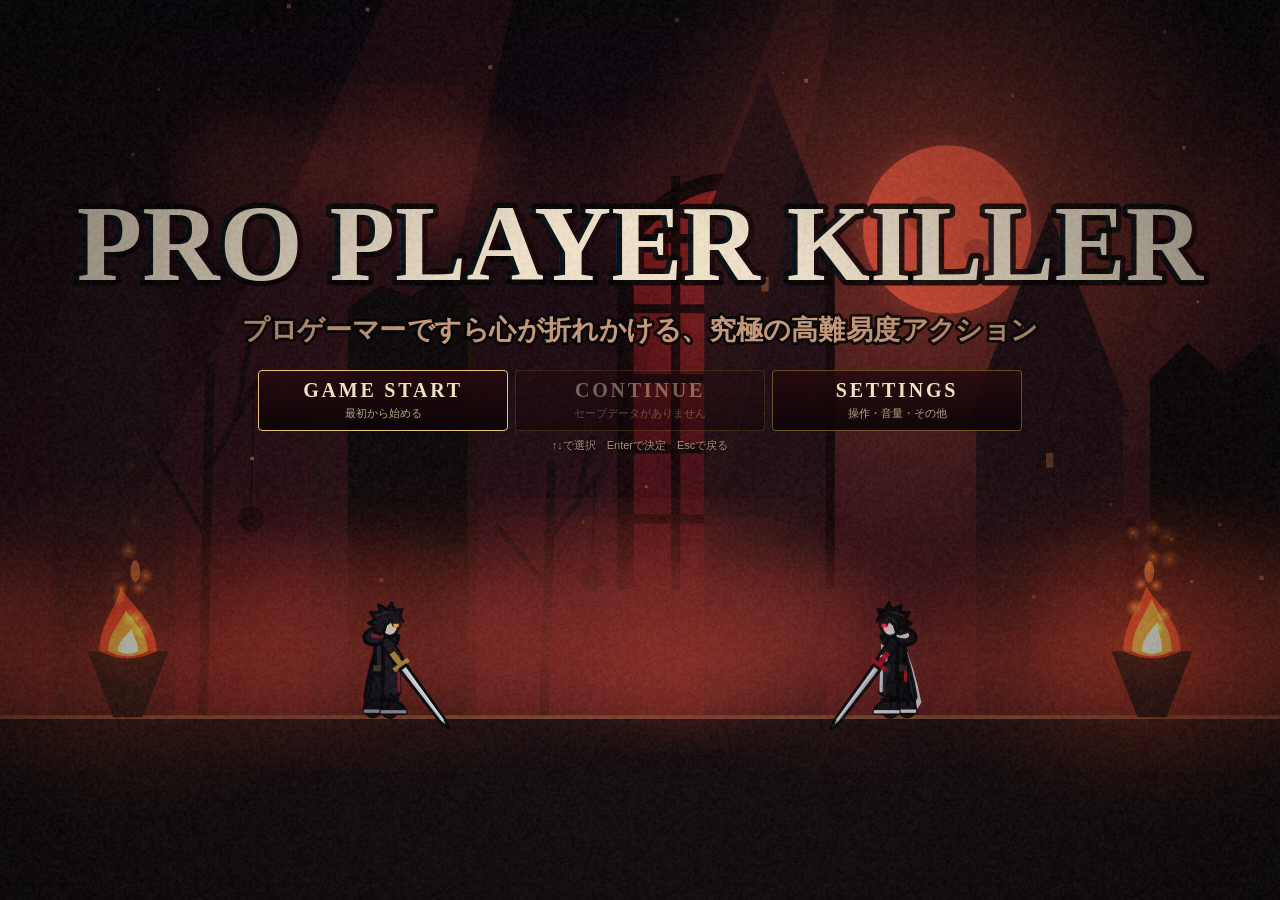
==== commit ff54c49a: "ゲームを追加しています" ====
--- a/games/pro-player-killer/index.html
+++ b/games/pro-player-killer/index.html
@@ -16,11 +16,6 @@
 body{position:fixed;inset:0}
 #c{position:absolute;left:0;top:0;display:block;touch-action:none;outline:none}
 #ctl{position:absolute;inset:0;pointer-events:none;display:none;z-index:2}
-body.touch #ctl{display:block}
-.grp{position:absolute;bottom:0;display:flex;align-items:flex-end;gap:calc(var(--bs,64px)*.14);
-  padding-bottom:max(8px,env(safe-area-inset-bottom))}
-#gl{left:0;padding-left:max(14px,env(safe-area-inset-left))}
-#gr{right:0;padding-right:max(14px,env(safe-area-inset-right))}
 .b{width:var(--bs,64px);height:var(--bs,64px);border-radius:50%;border:2px solid rgba(220,200,180,.45);
   background:radial-gradient(circle at 40% 32%,rgba(78,66,78,.55),rgba(10,8,12,.62));color:#eadfcd;
   display:flex;flex-direction:column;align-items:center;justify-content:center;
@@ -33,9 +28,9 @@
 .c-parry{border-color:rgba(160,215,255,.75)}
 .c-dodge{border-color:rgba(140,255,190,.6)}
 .c-jump{border-color:rgba(255,215,120,.65)}
-.b.on{background:radial-gradient(circle,rgba(255,255,255,.45),rgba(70,60,70,.7));transform:scale(.92);border-color:#fff}
+.b.on{background:radial-gradient(circle,rgba(255,255,255,.45),rgba(70,60,70,.7))!important;transform:scale(.92);border-color:#fff!important}
 .b.cd{opacity:.42}
-#pz{position:absolute;top:max(8px,env(safe-area-inset-top));right:max(10px,env(safe-area-inset-right));
+#pz{position:absolute;pointer-events:none;top:max(8px,env(safe-area-inset-top));right:max(10px,env(safe-area-inset-right));
   width:46px;height:46px;border-radius:12px;font-size:17px}
 #sup{position:absolute;top:calc(max(8px,env(safe-area-inset-top)) + 54px);right:max(10px,env(safe-area-inset-right));width:58px;height:58px;display:none;border-color:rgba(255,60,90,.9);
   background:radial-gradient(circle,rgba(255,40,80,.55),rgba(40,0,10,.7));animation:sp 1s ease-in-out infinite;font-size:12px}
@@ -50,6 +45,98 @@
 @keyframes rt{0%,20%{transform:rotate(0)}55%,80%{transform:rotate(-90deg)}100%{transform:rotate(0)}}
 #rot h2{font-size:22px;margin-bottom:10px;letter-spacing:.1em;color:#ff6a4a}
 #rot p{font-size:15px;line-height:1.8;opacity:.85}
+.b{position:absolute;left:0;top:0;pointer-events:none;--al:1;
+  background:radial-gradient(circle at 40% 32%,rgba(78,66,78,calc(.55*var(--al))),rgba(10,8,12,calc(.62*var(--al))));
+  border-color:rgba(220,200,180,calc(.45*var(--al)))}
+#ctl{display:none}
+#pz,#sup{left:auto}
+body.touch.playing #ctl,body.editing #ctl{display:block}
+.c-atk{border-color:rgba(255,128,96,calc(.75*var(--al)))}
+.c-parry{border-color:rgba(160,215,255,calc(.8*var(--al)))}
+.c-dodge{border-color:rgba(140,255,190,calc(.7*var(--al)))}
+.c-jump{border-color:rgba(255,215,120,calc(.75*var(--al)))}
+body.uiopen #pz,body.uiopen #sup,body.editing #pz,body.editing #sup{display:none!important}
+body.editing #ctl .b{pointer-events:auto;cursor:grab;touch-action:none}
+body.editing #ctl .b:after{content:"";position:absolute;inset:-5px;border:1px dashed rgba(232,182,74,.55);border-radius:inherit}
+.b.esel{box-shadow:0 0 0 3px #e8b64a,0 0 22px rgba(232,182,74,.8)}
+.b.hid{opacity:.35;border-style:dashed}
+#ui{position:fixed;inset:0;z-index:6;display:none;font-family:"Hiragino Kaku Gothic ProN","Noto Sans JP","Yu Gothic",sans-serif;color:#eadfcd}
+#ui.on{display:block}
+body.editing #ui{display:none}
+.layer{position:absolute;inset:0;display:flex;align-items:center;justify-content:center;background:rgba(4,2,4,.55);
+  padding:max(10px,env(safe-area-inset-top)) max(14px,env(safe-area-inset-right)) max(10px,env(safe-area-inset-bottom)) max(14px,env(safe-area-inset-left));animation:fi .18s ease-out}
+.layer.tl{background:none;align-items:flex-start;padding-top:var(--tty,45vh)}
+@keyframes fi{from{opacity:0}}
+.panel{position:relative;width:min(560px,94vw);max-height:calc(100% - 4px);display:flex;flex-direction:column;gap:7px;padding:14px 16px;
+  background:linear-gradient(180deg,rgba(26,10,14,.96),rgba(8,4,8,.97));border:1px solid #8a6a3a;box-shadow:0 0 0 1px #000,0 0 30px rgba(160,20,30,.35),inset 0 0 24px rgba(120,10,20,.25);border-radius:6px}
+.panel:before{content:"";position:absolute;left:10px;right:10px;top:3px;height:1px;background:linear-gradient(90deg,transparent,#c9a24c,transparent)}
+.panel.small{width:min(420px,92vw);text-align:center}
+.panel.wide{width:min(680px,96vw);height:calc(100% - 4px);max-height:540px}
+.panel.title{background:none;border:none;box-shadow:none;flex-direction:row;flex-wrap:wrap;justify-content:center;width:min(820px,96vw);padding:0}
+.panel.title:before{display:none}
+.panel.title .mi{flex:1 1 200px;max-width:250px;text-align:center;background:linear-gradient(180deg,rgba(40,10,14,.86),rgba(10,4,6,.9))}
+.panel.title .mi .lb{font-family:"Hiragino Mincho ProN","Yu Mincho","Noto Serif JP",serif;font-size:20px;letter-spacing:.14em;font-weight:900;color:#f2e2c2}
+.panel.title .foot{flex-basis:100%}
+.hd{font-family:"Hiragino Mincho ProN","Yu Mincho","Noto Serif JP",serif;font-weight:900;font-size:22px;letter-spacing:.24em;color:#e8c27a;text-align:center;text-shadow:0 0 12px rgba(255,40,40,.5)}
+.info{font-size:12px;text-align:center;color:#bfa98a}
+.msg{font-size:16px;line-height:1.7;padding:6px 4px 10px}
+.msg small{font-size:12px;color:#bfa98a}
+.foot{font-size:11px;text-align:center;color:#a8957a;text-shadow:0 1px 2px #000}
+.mi{min-height:44px;padding:8px 14px;border:1px solid rgba(201,162,76,.45);border-radius:4px;background:rgba(30,12,16,.8);cursor:pointer;display:flex;flex-direction:column;justify-content:center;
+  transition:background .1s,border-color .1s,transform .06s;touch-action:none}
+.mi .lb{font-size:15px;font-weight:700;letter-spacing:.06em}
+.mi .lb b{color:#e8c27a;float:right;margin-left:10px}
+.mi .sub{font-size:11px;color:#b9a284;margin-top:3px;line-height:1.5}
+.mi.sel,.mi:active{background:linear-gradient(90deg,rgba(150,16,26,.85),rgba(60,8,14,.85));border-color:#e8c27a}
+.mi:active{transform:scale(.98)}
+.mi.dis{opacity:.4;cursor:default}
+.mi.red{border-color:#d33b3b}
+.mi.gold{border-color:#e8c27a;color:#f2d79c}
+.mi.back{opacity:.85}
+.mi.slot.bad .sub{color:#ff7a6a}
+.row{display:flex;gap:8px;justify-content:center;flex-wrap:wrap}
+.row .mi{flex:1 1 120px;text-align:center}
+.grid{display:grid;grid-template-columns:1fr 1fr;gap:8px}
+.slots{display:flex;flex-direction:column;gap:7px;overflow:auto}
+.tabs{display:flex;gap:6px}
+.tabs .mi{flex:1;text-align:center;min-height:38px;padding:6px}
+.tabs .mi.act{border-color:#e8c27a;background:rgba(110,14,22,.8);color:#f2d79c}
+.tbody{flex:1;overflow-y:auto;overscroll-behavior:contain;scrollbar-width:thin;scrollbar-color:#8a6a3a transparent;display:flex;flex-direction:column;gap:8px;padding:2px}
+.sl,.tg{display:grid;grid-template-columns:120px 1fr 52px;align-items:center;gap:10px;min-height:44px;padding:4px 10px;border:1px solid rgba(201,162,76,.25);border-radius:4px;background:rgba(20,8,12,.6)}
+.tg{grid-template-columns:120px 1fr;cursor:pointer}
+.sl.sel,.tg.sel{border-color:#e8c27a}
+.sl .lb,.tg .lb{font-size:14px;font-weight:700}
+.sl .tr{position:relative;height:30px;touch-action:none;cursor:pointer}
+.sl .tr:before{content:"";position:absolute;left:0;right:0;top:13px;height:4px;background:#3a2a26;border-radius:2px}
+.sl .fi{position:absolute;left:0;top:13px;height:4px;background:linear-gradient(90deg,#8a1020,#e8c27a);border-radius:2px}
+.sl .kn{position:absolute;top:5px;width:20px;height:20px;margin-left:-10px;border-radius:50%;background:#e8c27a;border:2px solid #2a0a0e;box-shadow:0 0 8px rgba(232,194,122,.6)}
+.sl .val{font-size:13px;text-align:right;color:#e8c27a}
+.tg .tv{text-align:right;font-weight:700;color:#e8c27a;font-size:14px}
+.keys{display:grid;grid-template-columns:1fr 1fr;gap:6px}
+.keys .kh{grid-column:1/-1;font-size:12px;color:#bfa98a;margin-top:2px}
+.keys .mi{min-height:36px;padding:5px 10px}
+.keys .mi .lb{font-size:13px}
+.keys .mi.cust .lb b{color:#ff9a6a}
+#fade{position:fixed;inset:0;background:#000;opacity:0;pointer-events:none;z-index:8;transition:opacity .42s ease}
+#fade.on{opacity:1;pointer-events:auto}
+#toast{position:fixed;left:50%;top:max(14px,env(safe-area-inset-top));transform:translate(-50%,-20px);z-index:9;padding:10px 20px;background:rgba(20,6,8,.94);border:1px solid #e8c27a;color:#f2e2c2;
+  font:700 14px "Hiragino Kaku Gothic ProN","Noto Sans JP",sans-serif;border-radius:4px;opacity:0;transition:opacity .2s,transform .2s;pointer-events:none;box-shadow:0 0 18px rgba(200,20,30,.4);white-space:nowrap}
+#toast.on{opacity:1;transform:translate(-50%,0)}
+#edp{position:fixed;left:50%;top:max(6px,env(safe-area-inset-top));transform:translateX(-50%);z-index:7;display:none;width:min(640px,94vw);padding:8px 12px;
+  background:rgba(14,6,8,.93);border:1px solid #8a6a3a;border-radius:6px;color:#eadfcd;font-family:"Hiragino Kaku Gothic ProN","Noto Sans JP",sans-serif;box-shadow:0 0 20px rgba(0,0,0,.6)}
+#edp.low{top:auto;bottom:max(6px,env(safe-area-inset-bottom))}
+body.editing #edp{display:flex;flex-direction:column;gap:5px}
+#edp .eh{font-weight:900;font-size:14px;color:#e8c27a}#edp .eh span{color:#fff;margin-left:6px}
+#edp .ehint{font-size:11px;color:#a8957a;margin-top:-4px}
+#edp .erow{display:grid;grid-template-columns:1fr 1fr;gap:6px}
+#edp .erow .tg{grid-column:1/-1}
+#edp .sl,#edp .tg{grid-template-columns:56px 1fr 44px;min-height:36px;padding:2px 8px}
+#edp .tg{grid-template-columns:56px 1fr}
+#edp .btns{grid-template-columns:1fr 1fr 1fr}
+#edp .mi{min-height:38px;padding:4px 8px;text-align:center}
+#edp .mi .lb{font-size:13px}
+@media (max-height:420px){.panel.wide{max-height:none}.hd{font-size:18px}.mi{min-height:42px;padding:6px 12px}.panel{gap:6px;padding:10px 14px}.panel.title .mi{min-height:56px}#edp .ehint{display:none}}
+
 #safe{position:fixed;left:0;top:0;visibility:hidden;pointer-events:none;
   padding:env(safe-area-inset-top) env(safe-area-inset-right) env(safe-area-inset-bottom) env(safe-area-inset-left)}
 </style>
@@ -57,21 +144,18 @@
 <body>
 <canvas id="c" tabindex="0"></canvas>
 <div id="ctl">
-  <div class="grp" id="gl">
-    <div class="b mv" data-a="left"><span class="i">◀</span></div>
-    <div class="b mv" data-a="right"><span class="i">▶</span></div>
-  </div>
-  <div class="grp" id="gr">
-    <div class="b c-parry" data-a="parry"><span class="i">◆</span>パリィ</div>
-    <div class="b c-dodge" data-a="dodge"><span class="i">≫</span>回避</div>
-    <div class="b big c-atk" data-a="attack"><span class="i">⚔&#xFE0E;</span>攻撃</div>
-    <div class="b big c-jump" data-a="jump"><span class="i">▲</span>ジャンプ</div>
-  </div>
+  <div class="b mv" data-a="left"><span class="i">◀</span></div>
+  <div class="b mv" data-a="right"><span class="i">▶</span></div>
+  <div class="b c-parry" data-a="parry"><span class="i">◆</span>パリィ</div>
+  <div class="b c-dodge" data-a="dodge"><span class="i">≫</span>回避</div>
+  <div class="b big c-atk" data-a="attack"><span class="i">⚔&#xFE0E;</span>攻撃</div>
+  <div class="b big c-jump" data-a="jump"><span class="i">▲</span>ジャンプ</div>
   <div class="b" id="pz" data-a="pause">❚❚</div>
   <div class="b c-super" id="sup" data-a="super"><span class="i">✦</span>必殺</div>
 </div>
 <div id="rot"><div class="ph"></div><h2>横画面でプレイしてください</h2><p>端末を横向きにすると自動で再開します。<br>（画面の向きのロックを解除してください）</p></div>
 <div id="safe"></div>
+<div id="ui"></div><div id="edp"></div><div id="fade"></div><div id="toast"></div>
 <script>
 (()=>{
 'use strict';
@@ -108,12 +192,13 @@
   KeyL:'parry',KeyV:'parry',KeyU:'super',KeyB:'super'};
 addEventListener('keydown',e=>{
   unlockAudio();
+  if(uiKey(e)){if(!/^F\d/.test(e.code))e.preventDefault();return}
   if(e.code==='Escape'||e.code==='KeyP'){e.preventDefault();if(!e.repeat)pausePress=true;return}
   if(e.code==='Enter'){e.preventDefault();if(!e.repeat)anyPress=true;return}
-  const a=KM[e.code];if(!a)return;e.preventDefault();
+  const a=keyAct(e.code);if(!a)return;e.preventDefault();
   if(!e.repeat&&!kb[a])press(a);kb[a]=1;
 },{passive:false});
-addEventListener('keyup',e=>{const a=KM[e.code];if(a){kb[a]=0;e.preventDefault()}},{passive:false});
+addEventListener('keyup',e=>{const a=keyAct(e.code);if(a){kb[a]=0;e.preventDefault()}},{passive:false});
 addEventListener('blur',()=>{clearInput();autoPause()});
 document.addEventListener('visibilitychange',()=>{if(document.hidden){clearInput();autoPause();if(AC)AC.suspend()}else if(AC)AC.resume()});
 addEventListener('mousedown',e=>{if(e.button===0){tapPress=true;unlockAudio()}});
@@ -122,12 +207,14 @@
    so multi-touch, sliding between buttons and release are always exact */
 let rects=[];
 function measure(){
-  rects=btnEls.map(el=>{const r=el.getBoundingClientRect();const pad=Math.min(12,r.width*.14);
+  rects=btnEls.filter(el=>el.offsetWidth>0).map(el=>{const r=el.getBoundingClientRect();const pad=Math.min(12,r.width*.14);
     return{a:el.dataset.a,el,l:r.left-pad,t:r.top-pad,r:r.right+pad,b:r.bottom+pad,cx:(r.left+r.right)/2,cy:(r.top+r.bottom)/2,top:r.top}});
 }
 function hitBtn(x,y){let best=null,bd=1e9;for(const R of rects){if(x>=R.l&&x<=R.r&&y>=R.t&&y<=R.b){const d=(x-R.cx)**2+(y-R.cy)**2;if(d<bd){bd=d;best=R}}}return best}
 function onTouch(e){
   if(e.cancelable)e.preventDefault();
+  if(uiBusy()){for(const a of ACT)tc[a]=0;for(const R of rects)R.el.classList.remove('on');if(e.type==='touchend'){unlockAudio();if(!touchMode){touchMode=true;applyTouchVis()}}return}
+
   if(!touchMode)setTouchMode();
   const now={};
   for(let i=0;i<e.touches.length;i++){const t=e.touches[i];const R=hitBtn(t.clientX,t.clientY);if(R)now[R.a]=1}
@@ -161,7 +248,7 @@
     if(p&&p.then)p.then(lock).catch(()=>{});else lock();
   }catch(_){}
 }
-function setTouchMode(){touchMode=true;document.body.classList.add('touch');resize()}
+function setTouchMode(){touchMode=true;applyTouchVis();resize()}
 
 /* ---------------- LAYOUT ---------------- */
 let vig=null;
@@ -175,39 +262,37 @@
   const sp=getComputedStyle(document.getElementById('safe'));
   SAFE.t=parseFloat(sp.paddingTop)||0;SAFE.r=parseFloat(sp.paddingRight)||0;SAFE.b=parseFloat(sp.paddingBottom)||0;SAFE.l=parseFloat(sp.paddingLeft)||0;
   document.body.classList.toggle('portrait',touchMode&&vh>vw);
-  let bs=clamp(Math.min(vw,vh)*.17,50,86);
-  const need=bs*(1.22*2+1+1+1.12*2)+bs*.14*5+SAFE.l+SAFE.r+60;
-  if(need>vw*.97)bs=Math.max(40,bs*vw*.97/need);
-  document.documentElement.style.setProperty('--bs',bs+'px');
+  applyLayout();
   measure();
   groundSY=VH-100;
-  if(touchMode&&vw>=vh){
-    let top=vh;for(const R of rects)if(R.a!=='pause'&&R.a!=='super'&&R.r-R.l>4)top=Math.min(top,R.top);
+  if(document.body.classList.contains('touch')&&vw>=vh){
+    let top=vh;for(const id of BTN_IDS){const c=LAY[id];if(!c.v||c.y<.5)continue;top=Math.min(top,c.y*vh-bsize(id).h/2)}
     groundSY=Math.min(VH-100,top/S-6);
     groundSY=Math.max(groundSY,Math.min(VH*.66,VH-100));
   }
   offY=groundSY-GY;
+  document.documentElement.style.setProperty('--tty',Math.round((Math.min(VH*.28,groundSY*.42)+Math.min(64,VW*.07)*.75+28)*S)+'px');
   vig=null;vigR=null;SKYC={};
 }
 addEventListener('resize',resize);
 addEventListener('orientationchange',()=>{setTimeout(resize,120);setTimeout(resize,500)});
 if(window.visualViewport)visualViewport.addEventListener('resize',resize);
-function autoPause(){if(G.mode==='play'&&!G.clearT)G.paused=true}
+function autoPause(){if(G.mode==='play'&&!G.clearT&&!uiBusy())openPause()}
 
 /* ---------------- AUDIO ---------------- */
 let AC=null,master=null,noiseBuf=null;
 function unlockAudio(){
   if(AC){if(AC.state==='suspended')AC.resume();return}
-  try{const C=window.AudioContext||window.webkitAudioContext;if(!C)return;AC=new C();master=AC.createGain();master.gain.value=.32;master.connect(AC.destination);
+  try{const C=window.AudioContext||window.webkitAudioContext;if(!C)return;AC=new C();master=AC.createGain();master.gain.value=.32;master.connect(AC.destination);applyAudio();
     noiseBuf=AC.createBuffer(1,AC.sampleRate*.6,AC.sampleRate);const d=noiseBuf.getChannelData(0);for(let i=0;i<d.length;i++)d[i]=Math.random()*2-1;
     const o=AC.createOscillator(),g=AC.createGain();g.gain.value=0;o.connect(g);g.connect(master);o.start();o.stop(AC.currentTime+.02);
     setTimeout(()=>{const w=MUS.want;MUS.name=undefined;playMusic(w)},0);
   }catch(_){AC=null}
 }
 function tone(f,d,type,vol,slide){if(!AC)return;const t=AC.currentTime,o=AC.createOscillator(),g=AC.createGain();o.type=type;o.frequency.setValueAtTime(f,t);
-  if(slide)o.frequency.exponentialRampToValueAtTime(Math.max(20,f+slide),t+d);g.gain.setValueAtTime(vol,t);g.gain.exponentialRampToValueAtTime(.001,t+d);o.connect(g);g.connect(master);o.start(t);o.stop(t+d+.02)}
+  if(slide)o.frequency.exponentialRampToValueAtTime(Math.max(20,f+slide),t+d);g.gain.setValueAtTime(vol,t);g.gain.exponentialRampToValueAtTime(.001,t+d);o.connect(g);g.connect(sfxBus||master);o.start(t);o.stop(t+d+.02)}
 function noise(d,vol,freq,q){if(!AC)return;const t=AC.currentTime,s=AC.createBufferSource(),f=AC.createBiquadFilter(),g=AC.createGain();s.buffer=noiseBuf;f.type='bandpass';f.frequency.value=freq;f.Q.value=q||1;
-  g.gain.setValueAtTime(vol,t);g.gain.exponentialRampToValueAtTime(.001,t+d);s.connect(f);f.connect(g);g.connect(master);s.start(t);s.stop(t+d+.02)}
+  g.gain.setValueAtTime(vol,t);g.gain.exponentialRampToValueAtTime(.001,t+d);s.connect(f);f.connect(g);g.connect(sfxBus||master);s.start(t);s.stop(t+d+.02)}
 function sfx(k){if(!AC)return;try{switch(k){
   case'swing':noise(.09,.22,2600,.8);break;
   case'heavy':noise(.18,.35,700,.7);tone(90,.18,'sawtooth',.12,-40);break;
@@ -246,7 +331,7 @@
 const G={mode:'title',paused:false,stage:0,deaths:0,stageDeaths:0,time:0,
   stats:{parry:0,dodge:0,hits:0},hab:{attack:0,dodge:0,parry:0,jump:0,comboSum:0,comboN:0},
   mut:null,shift:[],shiftT:0,cp:0,hs:0,slow:0,shake:0,flash:0,flashCol:'255,255,255',
-  intro:0,introMax:1,introKind:'boss',slowMs:0,slowTot:1,slowMin:1,impact:null,distort:0,hurtV:0,clearT:0,deadT:0,cause:'',tip:'',sawIntro:[],rec:[],resT:0,banner:0,rank:null};
+  intro:0,introMax:1,introKind:'boss',slowMs:0,slowTot:1,slowMin:1,impact:null,distort:0,hurtV:0,clearT:0,deadT:0,cause:'',tip:'',sawIntro:[],rec:[],resT:0,banner:0,rank:null,kills:0,savedTime:0,editing:false};
 let world=null,player=null;const cam={x:0,z:1,kx:0,ky:0,zp:0};
 const fx=[];
 function habit(){const h=G.hab,tot=h.attack+h.dodge+h.parry+h.jump+1;
@@ -392,12 +477,12 @@
 function petals(x,y,n,rgb){n=Math.max(1,Math.round(n*Q()));for(let i=0;i<n;i++)addFx({k:'pt',x:x+rnd(-14,14),y:y+rnd(-10,10),vx:rnd(-1.4,1.4),vy:rnd(-1.2,.6),rot:rnd(0,6),vr:rnd(-.2,.2),rgb,life:rnd(36,60)})}
 function groundSlam(x,str){crack(x,GY,120*str,'255,110,50');debris(x,GY,10*str,'#2a2020',3+str);dust(x,GY,6*str,'110,92,84',16,2.6,.7);
   ring(x,GY,6,110*str,18,'255,150,90',5,{flat:1});sparks(x,GY-4,14*str,-Math.PI/2,1.7,10,'255,170,90',{len:2.4});flare(x,GY-10,70*str,'255,120,60',12);shake(9*str);kick(0,4*str);sfx('land')}
-function impact(x,y,strong){G.impact={t:strong?6:4,x,y,inv:1,seed:Math.random()*99}}
-function kick(dx,dy){cam.kx+=dx;cam.ky+=dy}
+function impact(x,y,strong){G.impact={t:strong?6:4,x,y,inv:SET.flash?1:0,seed:Math.random()*99}}
+function kick(dx,dy){cam.kx+=dx*SET.shake;cam.ky+=dy*SET.shake}
 function slowmo(ms,min){if(G.slowMs>0&&G.slowMin<=min&&G.slowMs>ms)return;G.slowMs=ms;G.slowTot=ms;G.slowMin=min}
 function hitstop(n){G.hs=Math.max(G.hs,n)}
-function shake(n){G.shake=Math.max(G.shake,n)}
-function flash(col,a){G.flashCol=col;G.flash=Math.max(G.flash,a)}
+function shake(n){G.shake=Math.max(G.shake,n*SET.shake)}
+function flash(col,a){G.flashCol=col;G.flash=Math.max(G.flash,SET.flash?a:a*.3)}
 function glint(x,y,red){addFx({k:'g',x,y,red,life:18});sfx(red?'teleR':'tele')}
 function stepFx(){
   for(let i=fx.length-1;i>=0;i--){const f=fx[i];f.life--;
@@ -581,7 +666,7 @@
   for(let i=0;i<5;i++){const ph=frame*.2+i*1.7,bx=x+(i-2)*h*.16,top=y-h*(.7+.3*Math.abs(Math.sin(ph)));ctx.beginPath();ctx.moveTo(bx,y-4);ctx.quadraticCurveTo(bx+Math.sin(ph)*8,y-h*.5,bx+Math.sin(ph*1.3)*5,top);ctx.stroke()}ctx.restore()}
 /* boss special cut-in (non-blocking) */
 function cutin(label,name,acc){G.cut={t:0,label,name,acc};sfx('roar')}
-function drawCut(){const C=G.cut;if(!C)return;C.t++;const T=86;if(C.t>T){G.cut=null;return}
+function drawCut(){const C=G.cut;if(!C)return;if(!G.paused)C.t++;const T=86;if(C.t>T){G.cut=null;return}
   const k=C.t<12?eo(C.t/12):C.t>T-12?1-eo((C.t-(T-12))/12):1,y=VH*.24,rgb=hexRgb(C.acc);
   ctx.save();ctx.globalAlpha=.22*k;ctx.fillStyle='#000';ctx.fillRect(0,0,VW,VH);ctx.globalAlpha=k;
   const off=(1-k)*VW*.4*(C.t<12?-1:1);ctx.translate(off,0);ctx.transform(1,-.06,0,1,0,0);
@@ -870,7 +955,7 @@
     else if(str>=2){this.react={k:'kb',t:0};this.vx=dir*6.5;this.go('hurt')}
     else{this.go('hurt');this.vx=dir*2.6}
     return'hit'}
-  kill(dir){this.dead=true;world.corpses.push({e:this,t:0,dir:dir||-this.face});this.vx=(dir||0)*4;if(!this.fly)this.vy=-4;this.fl=6}
+  kill(dir){if(!this.dead)G.kills=(G.kills||0)+1;this.dead=true;world.corpses.push({e:this,t:0,dir:dir||-this.face});this.vx=(dir||0)*4;if(!this.fly)this.vy=-4;this.fl=6}
   parried(just){this.cur=null;this.queue=[];this.burst=0;this.go('stun');this.stunT=just?100:72;this.vx=-this.face*3}
   tilt(){const R=this.react;if(!R)return 0;if(R.k==='kb')return-.35*Math.max(0,1-R.t/16);const k=R.t<8?R.t/8:R.t<48?1:Math.max(0,1-(R.t-48)/10);return-1.45*k}
   drawR(){for(const a of this.after){const ox=this.x,oy=this.y;this.x=a.x;this.y=a.y;ctx.save();ctx.globalAlpha*=a.life/12*.35;this.draw();ctx.restore();this.x=ox;this.y=oy}
@@ -1481,7 +1566,7 @@
     if(this.st==='stun')stars(this.x+12,this.y-8);
   }
 }
-function bossDown(b){
+function bossDown(b){G.kills=(G.kills||0)+1;
   if(b.dead)return;b.dead=true;b.fl=0;world.cleared=true;G.clearT=1;slowmo(1600,.2);flash('255,255,255',.5);shake(20);sfx('clear');playMusic(null);world.dying={b,t:0};
   {const c=b.x+b.w/2,cy=b.y+b.h/2,rgb=hexRgb(b.acc);impact(c,cy,true);rays(c,cy,20,320,rgb,70,.05);ring(c,cy,10,260,40,rgb,10,{chroma:1});flare(c,cy,180,rgb,40)}
   part(b.x+b.w/2,b.y+b.h/2,90,'#ffe6c0',9,70,3.2,.05);wave(b.x+b.w/2,b.y+b.h/2,'255,230,200',260,10);
@@ -1552,7 +1637,7 @@
 
 /* ---------------- FLOW ---------------- */
 function resetRun(){Object.assign(G,{stage:0,deaths:0,stageDeaths:0,time:0,stats:{parry:0,dodge:0,hits:0},hab:{attack:0,dodge:0,parry:0,jump:0,comboSum:0,comboN:0,mvs:{}},
-  shift:[],shiftT:0,cp:0,hs:0,slow:0,shake:0,flash:0,intro:0,clearT:0,sawIntro:[],rec:[],paused:false,rank:null})}
+  shift:[],shiftT:0,cp:0,hs:0,slow:0,shake:0,flash:0,intro:0,clearT:0,sawIntro:[],rec:[],paused:false,rank:null,kills:0,savedTime:0})}
 function placePlayer(){player=newPlayer(G.cp?world.arenaX-160:70);cam.x=clamp(player.x-VW*.35,0,1e9);cam.px=undefined;cam.z=1;cam.kx=cam.ky=cam.zp=0;fx.length=0;G.distort=0;G.impact=null;G.hurtV=0}
 function startGame(){resetRun();G.mut=computeMut();buildStage();placePlayer();G.mode='play';G.banner=200;clearBuf();playMusic('stage')}
 function respawn(){
@@ -1611,18 +1696,22 @@
 
 /* ---------------- TICK ---------------- */
 function tick(){
-  frame++;pollPad();
+  pollPad();
+  {const portrait=document.body.classList.contains('portrait');
+   if(pausePress){pausePress=false;const t=UI.stack[UI.stack.length-1];if(G.editing){}else if(t&&G.mode==='play'&&UI.stack.length===1&&G.paused)resume();else if(G.mode==='play'&&!portrait&&!G.clearT&&!UI.stack.length)openPause()}
+   if(portrait&&G.mode==='play'&&!uiBusy()&&!G.clearT)openPause();
+   if(G.mode==='play'&&(G.paused||uiBusy())){anyPress=tapPress=false;for(const a of ACT)buf[a]=0;return}}
+  frame++;
   if(G.shake>0){G.shake*=.86;if(G.shake<.3)G.shake=0}
   cam.kx*=.78;cam.ky*=.78;G.hurtV*=.93;if(G.distort>0)G.distort--;if(G.impact&&G.impact.t>0){G.impact.t--;if(G.impact.inv>0)G.impact.inv--}
   if(G.flash>0)G.flash=Math.max(0,G.flash-.04);
   const portrait=document.body.classList.contains('portrait');
-  if(pausePress){pausePress=false;if(G.mode==='play'&&!portrait&&!G.clearT){G.paused=!G.paused;clearBuf();clearInput()}}
-  if(portrait){if(G.mode==='play')G.paused=true;anyPress=tapPress=false;return}
+  if(portrait){anyPress=tapPress=false;return}
   switch(G.mode){
-  case'title':titleEnv();stepFx();if(anyPress||tapPress){startGame()}break;
-  case'play':if(G.paused){if(anyPress||tapPress){G.paused=false;clearBuf()}break}stepPlay();break;
+  case'title':titleEnv();stepFx();break;
+  case'play':stepPlay();break;
   case'dead':G.deadT++;if(G.deadT>14&&G.deadT<64&&frame%2===0&&player)addFx({k:'p',x:pcx()+rnd(-24,24),y:GY-rnd(0,10),vx:rnd(-.4,.4),vy:-rnd(.6,1.6),life:40,col:'',s:1.6,g:-.01,glow:'200,30,40'});stepFx();if(G.deadT>40&&(anyPress||tapPress)){respawn()}break;
-  case'result':G.resT++;stepFx();if(G.resT>90&&(anyPress||tapPress)){G.mode='title';world=null}break;
+  case'result':G.resT++;stepFx();if(G.resT>90&&(anyPress||tapPress)&&!uiBusy()){G.resT=-1e9;goTitle()}break;
   }
   anyPress=tapPress=false;
   for(const a of ACT)if(buf[a]>0)buf[a]--;
@@ -1632,7 +1721,7 @@
 
 /* ---------------- MUSIC (procedural BGM) ---------------- */
 const MUS={bus:null,name:null,track:null,step:0,next:0,want:'title',out:null,shaper:null,d:false};
-function musOut(){if(!MUS.out){MUS.out=AC.createGain();MUS.out.gain.value=.6;MUS.out.connect(master);const ws=AC.createWaveShaper(),n=1024,cv=new Float32Array(n);for(let i=0;i<n;i++){const x=i/n*2-1;cv[i]=Math.tanh(x*4)}ws.curve=cv;MUS.shaper=ws}return MUS.out}
+function musOut(){if(!MUS.out){MUS.out=AC.createGain();MUS.out.gain.value=.6*SET.vol.bgm/.7;MUS.out.connect(master);const ws=AC.createWaveShaper(),n=1024,cv=new Float32Array(n);for(let i=0;i<n;i++){const x=i/n*2-1;cv[i]=Math.tanh(x*4)}ws.curve=cv;MUS.shaper=ws}return MUS.out}
 const mtof=m=>440*Math.pow(2,(m-69)/12);
 function nt(t,m,d,type,vol,dest,o){o=o||{};const os=AC.createOscillator(),g=AC.createGain();os.type=type;os.frequency.setValueAtTime(mtof(m),t);if(o.det)os.detune.value=o.det;if(o.bend)os.frequency.exponentialRampToValueAtTime(mtof(m+o.bend),t+d);
   let nd=os;if(o.lp){const f=AC.createBiquadFilter();f.type='lowpass';f.frequency.setValueAtTime(o.lp,t);if(o.lp2)f.frequency.exponentialRampToValueAtTime(o.lp2,t+d);f.Q.value=o.q||.8;os.connect(f);nd=f}
@@ -1681,7 +1770,7 @@
 setInterval(()=>{if(!AC||!MUS.track||!MUS.bus||AC.state!=='running')return;const q=60/MUS.track.bpm/4;
   if(MUS.next<AC.currentTime-.25)MUS.next=AC.currentTime+.05;
   while(MUS.next<AC.currentTime+.14){try{MUS.track.play(MUS.step,MUS.next,MUS.bus,q)}catch(e){}MUS.next+=q;MUS.step++}},30);
-function musDuck(on){if(!AC||!MUS.out)return;MUS.out.gain.setTargetAtTime(on?.14:.6,AC.currentTime,.15)}
+function musDuck(on){if(!AC||!MUS.out)return;MUS.out.gain.setTargetAtTime((on?.14:.6)*SET.vol.bgm/.7,AC.currentTime,.15)}
 
 /* ---------------- ENVIRONMENT ---------------- */
 const FLAME=[{o:'255,70,20',m:'255,150,40',c:'255,235,190'},{o:'140,70,255',m:'190,140,255',c:'245,235,255'},{o:'140,160,230',m:'200,215,255',c:'255,255,255'},{o:'255,20,50',m:'255,80,90',c:'255,220,220'}];
@@ -1933,7 +2022,7 @@
   if(p.st==='pfail'){ctx.fillStyle='rgba(255,90,60,.9)';ctx.font=`700 12px ${FG}`;ctx.textAlign='center';ctx.fillText('隙',pcx(),p.y-10)}
   if(p.st==='stun')stars(pcx(),p.y-6);
   if(p.riposte>0){ctx.save();ctx.globalCompositeOperation='lighter';ctx.globalAlpha=.35+.25*Math.sin(frame*.3);ctx.drawImage(glowSpr('255,190,90'),pcx()-40,p.y-14,80,80);ctx.restore();
-    if(frame%3===0)addFx({k:'p',x:pcx()+rnd(-14,14),y:p.y+p.h-rnd(0,40),vx:0,vy:-rnd(.6,1.4),life:22,col:'',s:1.2,g:0,glow:'255,200,110'})}
+    if(frame%3===0&&!G.paused)addFx({k:'p',x:pcx()+rnd(-14,14),y:p.y+p.h-rnd(0,40),vx:0,vy:-rnd(.6,1.4),life:22,col:'',s:1.2,g:0,glow:'255,200,110'})}
 }
 function drawGhosts(){for(const g of world.ghosts){const f=g.f;if(!f)continue;
   const al=g.fade>0?(1-g.fade/34)*.35:.6;
@@ -2173,8 +2262,7 @@
   if(G.deadT>40&&Math.floor(frame/20)%2===0)txt(touchMode?'タップで即リトライ':'任意のキー / クリックで即リトライ',VW/2,Math.min(VH-30,groundSY+30),16,'#fff','center',FS,'800',4);
   ctx.globalAlpha=1;
 }
-function drawPause(){ctx.fillStyle='rgba(0,0,0,.6)';ctx.fillRect(0,0,VW,VH);txt('PAUSED',VW/2,VH*.4,46,'#f0e2cc','center',FS,'900',5);
-  txt(touchMode?'画面をタップで再開':'任意のキー / Esc で再開',VW/2,VH*.4+46,16,'#d8c8a8','center',FG,'600',3)}
+function drawPause(){ctx.fillStyle='rgba(0,0,0,.45)';ctx.fillRect(0,0,VW,VH)}
 const titleBg=makeBg(0);
 PAL.hurtGhost=mono('rgba(255,40,50,.6)','rgba(0,0,0,0)');
 function drawTitle(){
@@ -2189,11 +2277,6 @@
   ctx.save();ctx.globalCompositeOperation='lighter';txt('PRO PLAYER KILLER',VW/2+3+gx,ty,sz,'rgba(255,0,40,.5)','center',FS,'900');txt('PRO PLAYER KILLER',VW/2-3-gx,ty,sz,'rgba(0,200,255,.4)','center',FS,'900');ctx.restore();
   txt('PRO PLAYER KILLER',VW/2,ty,sz,'#f2e4cc','center',FS,'900',6);
   txt('プロゲーマーですら心が折れかける、究極の高難易度アクション',VW/2,ty+sz*.75,fit('プロゲーマーですら心が折れかける、究極の高難易度アクション',15,VW*.9,FS,'700'),'#c89a7a','center',FS,'700',3);
-  const hy=ty+sz*.75+34;
-  const lines=touchMode?['左：◀ ▶ 移動（2回タップでダッシュ）　右：パリィ・回避・攻撃・ジャンプ','攻撃長押し＝溜め斬り　ジャンプ＋攻撃＝斬り上げ　回避→攻撃＝突進斬り','白い閃光＝パリィ可能　赤い閃光＝パリィ不可（回避）　ゲージ満タンで必殺技']
-    :['← → / A D：移動（2回押しでダッシュ）　Space / W / Z：ジャンプ　J / X：攻撃（長押しで溜め斬り）','K / C / Shift：回避　L / V：パリィ　U / B：必殺技「闇の鏡像」　Esc：一時停止','ジャンプ直後に攻撃＝斬り上げ　空中攻撃＝空中斬り　回避→攻撃＝突進斬り　3連撃→攻撃＝回転斬り','白い閃光＝パリィ可能　赤い閃光＝パリィ不可（回避）　ゲームパッド対応'];
-  lines.forEach((l,i)=>txt(l,VW/2,hy+i*21,fit(l,14,VW*.9,FG,'600'),'#e0d4c0','center',FG,'600',3));
-  if(Math.floor(frame/24)%2===0)txt(touchMode?'― タップしてはじめる ―':'― Enter / 任意のキー / クリックではじめる ―',VW/2,Math.min(groundSY-26,hy+lines.length*21+30),18,'#fff','center',FS,'800',4);
 }
 function drawResult(){
   drawBg(2,world?world.bg:titleBg,0);ctx.fillStyle='rgba(0,0,0,.55)';ctx.fillRect(0,0,VW,VH);
@@ -2244,23 +2327,214 @@
   }finally{interpEnd(L)}
 }
 
+/* ================= SETTINGS / SAVE / UI (v5) ================= */
+const SET_KEY='ppk_settings_v1',SAVE_VER=1,SLOTS=3,SKEY=i=>'ppk_save_slot'+(i+1);
+const BTN_IDS=['left','right','parry','dodge','attack','jump'];
+const ACT_NAME={left:'左移動',right:'右移動',jump:'ジャンプ',attack:'攻撃',dodge:'回避',parry:'パリィ',super:'必殺技'};
+function defSet(){return{ver:1,vol:{master:.8,bgm:.7,se:.9},shake:1,flash:true,touch:'auto',keys:{},layout:null}}
+const lsGet=k=>{try{return localStorage.getItem(k)}catch(_){return null}},lsSet=(k,v)=>{try{localStorage.setItem(k,v);return true}catch(_){return false}},lsDel=k=>{try{localStorage.removeItem(k)}catch(_){}};
+const num=(v,a,b,d)=>typeof v==='number'&&isFinite(v)?clamp(v,a,b):d;
+function validLayout(L){if(!L||typeof L!=='object')return null;const o={};
+  for(const id of BTN_IDS){const c=L[id];if(!c||typeof c!=='object')return null;o[id]={x:num(c.x,0,1,.5),y:num(c.y,0,1,.85),s:num(c.s,.5,1.7,1),a:num(c.a,.15,1,1),v:c.v!==false}}return o}
+function loadSettings(){const d=defSet();try{const raw=lsGet(SET_KEY);if(raw){const s=JSON.parse(raw);if(s&&typeof s==='object'){
+    if(s.vol){d.vol.master=num(s.vol.master,0,1,d.vol.master);d.vol.bgm=num(s.vol.bgm,0,1,d.vol.bgm);d.vol.se=num(s.vol.se,0,1,d.vol.se)}
+    d.shake=num(s.shake,0,1,1);d.flash=s.flash!==false;d.touch=['auto','on','off'].includes(s.touch)?s.touch:'auto';
+    if(s.keys&&typeof s.keys==='object')for(const a in ACT_NAME)if(typeof s.keys[a]==='string')d.keys[a]=s.keys[a];
+    d.layout=validLayout(s.layout)}}}catch(_){}return d}
+const SET=loadSettings();
+function saveSettings(){lsSet(SET_KEY,JSON.stringify(SET))}
+function keyAct(code){for(const a in SET.keys)if(SET.keys[a]===code)return a;const a=KM[code];if(a&&SET.keys[a]&&SET.keys[a]!==code&&Object.values(SET.keys).includes(code))return null;return a}
+let sfxBus=null;
+function applyAudio(){if(!AC)return;master.gain.value=.4*SET.vol.master;if(!sfxBus){sfxBus=AC.createGain();sfxBus.connect(master)}sfxBus.gain.value=SET.vol.se/.9;if(MUS.out)MUS.out.gain.setTargetAtTime((MUS.d?.14:.6)*SET.vol.bgm/.7,AC.currentTime,.05)}
+function applyTouchVis(){document.body.classList.toggle('touch',SET.touch==='on'||(SET.touch==='auto'&&touchMode))}
+
+/* ---------- touch button layout (normalized coords) ---------- */
+let LAY=SET.layout,BS=64;
+function baseBS(){const vw=innerWidth,vh=innerHeight;let bs=clamp(Math.min(vw,vh)*.17,50,86);const need=bs*(1.22*2+1+1+1.12*2)+bs*.14*5+SAFE.l+SAFE.r+60;if(need>vw*.97)bs=Math.max(40,bs*vw*.97/need);return bs}
+function defLayout(){const vw=innerWidth,vh=innerHeight,bs=baseBS(),gap=bs*.14,yb=vh-Math.max(8,SAFE.b),L={},big=bs*1.12;
+  const pl=Math.max(14,SAFE.l);L.left={x:pl+bs*.61,y:yb-bs/2,s:1};L.right={x:pl+bs*1.22+gap+bs*.61,y:yb-bs/2,s:1};
+  let x=vw-Math.max(14,SAFE.r);L.jump={x:x-big/2,y:yb-big/2,s:1.12};x-=big+gap;L.attack={x:x-big/2,y:yb-big/2,s:1.12};x-=big+gap;L.dodge={x:x-bs/2,y:yb-bs/2,s:1};x-=bs+gap;L.parry={x:x-bs/2,y:yb-bs/2,s:1};
+  for(const id of BTN_IDS){const c=L[id];c.x/=vw;c.y/=vh;c.a=1;c.v=true}return L}
+const btnEl=id=>document.querySelector(`#ctl [data-a="${id}"]`);
+function bsize(id){const c=LAY[id],s=BS*c.s;return{w:id==='left'||id==='right'?s*1.22:s,h:s}}
+function resolveLayout(fixed){const vw=innerWidth,vh=innerHeight,m=6,P={};
+  for(const id of BTN_IDS){const c=LAY[id],z=bsize(id);P[id]={x:c.x*vw,y:c.y*vh,w:z.w,h:z.h}}
+  const lim=q=>{q.x=clamp(q.x,SAFE.l+4+q.w/2,vw-SAFE.r-4-q.w/2);q.y=clamp(q.y,SAFE.t+4+q.h/2,vh-SAFE.b-4-q.h/2);
+    const pz={x:vw-SAFE.r-40,y:SAFE.t+30,w:72,h:184};if(Math.abs(q.x-pz.x)<(q.w+pz.w)/2&&Math.abs(q.y-pz.y)<(q.h+pz.h)/2)q.y=pz.y+pz.h/2+q.h/2+2};
+  const ids=BTN_IDS.filter(id=>LAY[id].v||G.editing);
+  const fx0=fixed;for(let it=0;it<24;it++){let moved=false;fixed=it<16?fx0:null;for(const id of ids)lim(P[id]);
+    for(let i=0;i<ids.length;i++)for(let j=i+1;j<ids.length;j++){const A=P[ids[i]],B=P[ids[j]],ox=(A.w+B.w)/2+m-Math.abs(A.x-B.x),oy=(A.h+B.h)/2+m-Math.abs(A.y-B.y);
+      if(ox>0&&oy>0){moved=true;let ka=.5,kb2=.5;if(fixed===ids[i]){ka=0;kb2=1}else if(fixed===ids[j]){ka=1;kb2=0}
+        if(ox<oy){const d=(A.x<B.x?-1:1)*ox;A.x+=d*ka;B.x-=d*kb2}else{const d=(A.y<B.y?-1:1)*oy;A.y+=d*ka;B.y-=d*kb2}}}
+    if(!moved)break}
+  for(const id of ids)lim(P[id]);
+  for(const id of BTN_IDS){LAY[id].x=P[id].x/vw;LAY[id].y=P[id].y/vh}}
+function applyLayout(){BS=baseBS();if(!LAY)LAY=defLayout();resolveLayout(EDIT?EDIT.drag:null);const vw=innerWidth,vh=innerHeight;
+  for(const id of BTN_IDS){const el=btnEl(id),c=LAY[id],z=bsize(id),s=BS*c.s;if(!el)continue;
+    el.style.left=(c.x*vw-z.w/2)+'px';el.style.top=(c.y*vh-z.h/2)+'px';el.style.width=z.w+'px';el.style.height=z.h+'px';el.style.setProperty('--bs',s+'px');
+    const a=c.a;el.style.setProperty('--al',a);el.style.color=`rgba(234,223,205,${Math.max(.7,a)})`;el.style.display=c.v||G.editing?'flex':'none';el.classList.toggle('hid',!c.v);el.classList.toggle('esel',!!(EDIT&&EDIT.sel===id))}}
+
+/* ---------- save data ---------- */
+function readSlot(i){try{const raw=lsGet(SKEY(i));if(!raw)return{empty:true};const d=JSON.parse(raw);if(!validSave(d))return{corrupt:true};return migrateSave(d)}catch(_){return{corrupt:true}}}
+function validSave(d){return!!(d&&typeof d==='object'&&typeof d.ver==='number'&&d.ver>=1&&d.ver<=SAVE_VER&&Number.isInteger(d.stage)&&d.stage>=0&&d.stage<STAGES.length&&typeof d.hp==='number'&&isFinite(d.hp)&&typeof d.time==='number')}
+function migrateSave(d){/* v1 is current; future versions convert here */return d}
+function allSlots(){const r=[];for(let i=0;i<SLOTS;i++)r.push(readSlot(i));return r}
+function latestSave(){let best=null;allSlots().forEach((d,i)=>{if(!d.empty&&!d.corrupt&&(!best||d.time>best.d.time))best={i,d}});return best}
+function safeX(x){const segs=world.solids.filter(s=>s.ground&&!s.crumble&&!s.wall&&s.w>=80);let best=null;
+  for(const s of segs){if(s.x+40>x)continue;const px=Math.min(x,s.x+s.w-40);if(!best||px>best)best=px}
+  if(best===null)best=70;for(const k of world.spikes)if(best+12>k.x-20&&best<k.x+k.w+20)best=k.x-34;return Math.max(40,best)}
+function makeSave(){const p=player,boss=world.bossOn||p.x>world.arenaX-80;
+  return{ver:SAVE_VER,time:Date.now(),stage:G.stage,stageName:STAGES[G.stage].name,cp:boss?1:G.cp,x:boss?null:safeX(p.x),hp:Math.max(1,p.hp),maxhp:p.maxhp,sg:p.sg||0,
+    kills:G.kills||0,deaths:G.deaths,stageDeaths:G.stageDeaths,playTime:G.time,stats:Object.assign({},G.stats),hab:JSON.parse(JSON.stringify(G.hab)),sawIntro:G.sawIntro.slice(),
+    settings:{vol:SET.vol,shake:SET.shake,flash:SET.flash,touch:SET.touch,keys:SET.keys,layout:LAY}}}
+function canSave(){if(G.mode!=='play')return'ゲーム中のみセーブできます';if(G.intro>0||G.clearT>0||world.dying)return'演出中はセーブできません';if(player.st==='super')return'必殺技中はセーブできません';return''}
+function doSave(i){const why=canSave();if(why){toast(why);return false}
+  if(!lsSet(SKEY(i),JSON.stringify(makeSave()))){toast('セーブに失敗しました（端末の保存領域を確認してください）');return false}
+  G.savedTime=G.time;sfx('clear');return true}
+function loadSave(d){resetRun();const n=(v,a,b,df)=>num(v,a,b,df);
+  G.stage=d.stage;G.deaths=n(d.deaths,0,1e6,0)|0;G.stageDeaths=n(d.stageDeaths,0,1e6,0)|0;G.time=n(d.playTime,0,1e9,0);G.kills=n(d.kills,0,1e6,0)|0;
+  if(d.stats)for(const k in G.stats)G.stats[k]=n(d.stats[k],0,1e6,0);
+  if(d.hab)for(const k of['attack','dodge','parry','jump','comboSum','comboN'])G.hab[k]=n(d.hab[k],0,1e7,0);if(d.hab&&d.hab.mvs&&typeof d.hab.mvs==='object')G.hab.mvs=Object.assign({},d.hab.mvs);
+  if(Array.isArray(d.sawIntro))G.sawIntro=d.sawIntro.map(Boolean);
+  G.cp=d.cp?1:0;G.mut=computeMut();buildStage();placePlayer();
+  if(!G.cp&&typeof d.x==='number'&&isFinite(d.x)&&d.x>0&&d.x<world.arenaX-60){player.x=d.x;player.y=GY-54;world.enemies=world.enemies.filter(e=>e.x>d.x+140);cam.x=clamp(player.x-VW*.35,0,1e9);cam.px=undefined}
+  player.maxhp=n(d.maxhp,1,9,5)|0;player.hp=clamp(Math.round(n(d.hp,1,9,5)),1,player.maxhp);player.sg=n(d.sg,0,100,0);player.inv=60;
+  G.mode='play';G.paused=false;G.banner=200;G.savedTime=G.time;G.rec=[];clearBuf();clearInput();playMusic('stage');toast('ロードしました')}
+
+/* ---------- DOM UI framework ---------- */
+const UIr=document.getElementById('ui'),FADE=document.getElementById('fade'),TOAST=document.getElementById('toast');
+const UI={stack:[],sel:0,capture:null};let EDIT=null;
+const uiBusy=()=>UI.stack.length>0||!!G.editing;
+function el(tag,cls,html){const e=document.createElement(tag);if(cls)e.className=cls;if(html!==undefined)e.innerHTML=html;return e}
+function mi(label,fn,o){o=o||{};const b=el('div','mi'+(o.cls?' '+o.cls:'')+(o.dis?' dis':''));b.appendChild(el('div','lb',label));if(o.sub)b.appendChild(el('div','sub',o.sub));
+  b._act=()=>{if(b.classList.contains('dis'))return;unlockAudio();sfx('tele');fn()};
+  b.addEventListener('pointerup',e=>{e.stopPropagation();if(e.button>0)return;b._act()});b.addEventListener('pointermove',()=>{UI.kbd=false;selEl(b)});return b}
+function pushPanel(p,onBack,cls){const w=el('div','layer'+(cls?' '+cls:''));w.appendChild(p);UIr.appendChild(w);UI.stack.push({w,p,onBack});UIr.classList.add('on');document.body.classList.add('uiopen');UI.sel=0;refreshSel();clearInput();return w}
+function popPanel(){const t=UI.stack.pop();if(t)t.w.remove();if(!UI.stack.length){UIr.classList.remove('on');document.body.classList.remove('uiopen')}UI.sel=0;refreshSel()}
+function closeAll(){while(UI.stack.length)popPanel()}
+function navItems(){const t=UI.stack[UI.stack.length-1];return t?[...t.p.querySelectorAll('.mi:not(.dis),.sl,.tg')]:[]}
+function refreshSel(){const L=navItems();if(UI.sel>=L.length)UI.sel=0;L.forEach((e,i)=>e.classList.toggle('sel',i===UI.sel));const x=L[UI.sel];if(x&&UI.kbd)try{x.scrollIntoView({block:'nearest'})}catch(_){}}
+function selEl(e){const i=navItems().indexOf(e);if(i>=0&&i!==UI.sel){UI.sel=i;refreshSel()}}
+function uiKey(e){const c=e.code;UI.kbd=true;
+  if(UI.capture){e.preventDefault();if(c!=='Escape'){for(const a in SET.keys)if(SET.keys[a]===c)delete SET.keys[a];SET.keys[UI.capture]=c;saveSettings();toast(`${ACT_NAME[UI.capture]} を ${keyName(c)} に設定しました`)}UI.capture=null;rerenderTab();return true}
+  if(G.editing){if(c==='Escape')editorClose(false);return true}
+  if(!UI.stack.length)return false;
+  if(e.repeat&&(c==='Enter'||c==='Space'))return true;
+  const L=navItems();
+  if(c==='ArrowDown'||c==='KeyS'){UI.sel=(UI.sel+1)%Math.max(1,L.length);refreshSel()}
+  else if(c==='ArrowUp'||c==='KeyW'){UI.sel=(UI.sel-1+L.length)%Math.max(1,L.length);refreshSel()}
+  else if(c==='ArrowLeft'||c==='ArrowRight'||c==='KeyA'||c==='KeyD'){const x=L[UI.sel];if(x&&x._adj)x._adj(c==='ArrowLeft'||c==='KeyA'?-1:1)}
+  else if(c==='Enter'||c==='Space'||c==='KeyJ'||c==='KeyZ'){const x=L[UI.sel];if(x&&x._act)x._act()}
+  else if(c==='Escape'||c==='Backspace'||c==='KeyX'||c==='KeyP'){const t=UI.stack[UI.stack.length-1];if(t&&t.onBack)t.onBack()}
+  return true}
+function toast(msg){TOAST.textContent=msg;TOAST.classList.add('on');clearTimeout(toast.t);toast.t=setTimeout(()=>TOAST.classList.remove('on'),1900)}
+function fadeTo(fn){FADE.classList.add('on');setTimeout(()=>{try{fn()}catch(e){console.error(e)}setTimeout(()=>FADE.classList.remove('on'),80)},430)}
+function confirmBox(msg,buttons){const p=el('div','panel small');p.appendChild(el('div','msg',msg));const row=el('div','row');
+  buttons.forEach(([l,f,c])=>row.appendChild(mi(l,()=>{popPanel();if(f)f()},{cls:c})));p.appendChild(row);pushPanel(p,()=>popPanel())}
+const fmtDate=t=>{const d=new Date(t),z=v=>String(v).padStart(2,'0');return`${d.getFullYear()}/${z(d.getMonth()+1)}/${z(d.getDate())} ${z(d.getHours())}:${z(d.getMinutes())}`};
+const fmtTime=f=>{const s=Math.floor(f/60);return`${Math.floor(s/60)}:${String(s%60).padStart(2,'0')}`};
+function keyName(c){if(!c)return'―';return c.replace(/^Key/,'').replace(/^Digit/,'').replace('Arrow','').replace('Left','←').replace('Right','→').replace('Up','↑').replace('Down','↓').replace('Space','Space').replace('ShiftLeft','Shift')}
+function slider(label,get,set,lo,hi,fmt){const r=el('div','sl');r.appendChild(el('div','lb',label));const tr=el('div','tr'),fi=el('div','fi'),kn=el('div','kn'),val=el('div','val');tr.appendChild(fi);tr.appendChild(kn);r.appendChild(tr);r.appendChild(val);
+  const draw=()=>{const k=(get()-lo)/(hi-lo);fi.style.width=k*100+'%';kn.style.left=k*100+'%';val.textContent=fmt(get())};
+  const setK=k=>{set(lo+clamp(k,0,1)*(hi-lo));draw()};
+  let drag=false;tr.addEventListener('pointerdown',e=>{drag=true;tr.setPointerCapture(e.pointerId);const b=tr.getBoundingClientRect();setK((e.clientX-b.left)/b.width);selEl(r);e.stopPropagation()});
+  tr.addEventListener('pointermove',e=>{if(!drag)return;const b=tr.getBoundingClientRect();setK((e.clientX-b.left)/b.width)});
+  const end=()=>{if(drag){drag=false;r._done&&r._done()}};tr.addEventListener('pointerup',end);tr.addEventListener('pointercancel',end);
+  r._adj=d=>{setK((get()-lo)/(hi-lo)+d*.05);r._done&&r._done()};r.addEventListener('pointermove',()=>selEl(r));draw();return r}
+function toggle(label,opts,get,set){const r=el('div','tg');r.appendChild(el('div','lb',label));const v=el('div','tv');r.appendChild(v);
+  const draw=()=>{const o=opts.find(o=>o[0]===get())||opts[0];v.textContent=o[1]};
+  r._act=()=>{const i=opts.findIndex(o=>o[0]===get());set(opts[(i+1)%opts.length][0]);draw();sfx('tele')};r._adj=d=>{const i=opts.findIndex(o=>o[0]===get());set(opts[(i+d+opts.length)%opts.length][0]);draw()};
+  r.addEventListener('pointerup',e=>{e.stopPropagation();r._act()});r.addEventListener('pointermove',()=>selEl(r));draw();return r}
+
+/* ---------- screens ---------- */
+function openTitle(){closeAll();const p=el('div','panel title'),L=latestSave();
+  const start=()=>fadeTo(()=>{closeAll();startGame()});
+  p.appendChild(mi('GAME START',()=>{tryFullscreen();if(allSlots().some(d=>!d.empty&&!d.corrupt))confirmBox('最初から始めますか？<br><small>セーブデータは消えません</small>',[['はじめる',start,'red'],['やめる']]);else start()},{sub:'最初から始める'}));
+  p.appendChild(mi('CONTINUE',()=>{tryFullscreen();const s=latestSave();if(!s){toast('セーブデータがありません');return}fadeTo(()=>{closeAll();loadSave(s.d)})},{dis:!L,sub:L?`スロット${L.i+1}　${L.d.stageName}　${fmtDate(L.d.time)}`:'セーブデータがありません'}));
+  p.appendChild(mi('SETTINGS',()=>openSettings(0),{sub:'操作・音量・その他'}));
+  p.appendChild(el('div','foot',touchMode?'白い閃光＝パリィ可能　赤い閃光＝パリィ不可':'↑↓で選択　Enterで決定　Escで戻る'));
+  pushPanel(p,null,'tl')}
+function openPause(){if(UI.stack.length||G.mode!=='play')return;G.paused=true;clearInput();clearBuf();const p=el('div','panel');
+  p.appendChild(el('div','hd','PAUSE'));p.appendChild(el('div','info',`${STAGES[G.stage].name}　プレイ ${fmtTime(G.time)}　撃破 ${G.kills||0}　死亡 ${G.deaths}`));
+  const g=el('div','grid');[['ゲーム再開',resume],['操作設定',()=>openSettings(1)],['ボタン配置編集',()=>openEditor()],['セーブ',()=>openSlots('save')],['ロード',()=>openSlots('load')],['タイトル画面に戻る',toTitleAsk]].forEach(([l,f])=>g.appendChild(mi(l,f)));
+  p.appendChild(g);pushPanel(p,resume)}
+function resume(){closeAll();G.paused=false;clearInput();clearBuf()}
+const dirty=()=>G.mode==='play'&&G.time!==G.savedTime;
+function goTitle(){fadeTo(()=>{closeAll();G.paused=false;G.mode='title';world=null;fx.length=0;G.cut=null;playMusic('title');openTitle()})}
+function toTitleAsk(){if(dirty())confirmBox('セーブしていない進行状況があります。<br>タイトル画面に戻りますか？',[['セーブして戻る',()=>openSlots('save',goTitle),'gold'],['保存せず戻る',goTitle,'red'],['キャンセル']]);else goTitle()}
+function openSlots(mode,after){const p=el('div','panel');p.appendChild(el('div','hd',mode==='save'?'セーブ':'ロード'));const list=el('div','slots');
+  allSlots().forEach((d,i)=>{let sub;if(d.empty)sub='― 空き ―';else if(d.corrupt)sub='⚠ データが破損しています';else sub=`${d.stageName}${d.cp?'（ボス前）':''}　${fmtDate(d.time)}<br>HP ${d.hp}/${d.maxhp}　撃破 ${d.kills||0}　死亡 ${d.deaths}　プレイ ${fmtTime(d.playTime||0)}`;
+    list.appendChild(mi(`スロット ${i+1}`,()=>slotAct(mode,i,d,after),{sub,cls:'slot'+(d.corrupt?' bad':'')}))});
+  p.appendChild(list);p.appendChild(mi('戻る',()=>popPanel(),{cls:'back'}));pushPanel(p,()=>popPanel())}
+function slotAct(mode,i,d,after){
+  if(mode==='save'){const go=()=>{if(doSave(i)){popPanel();toast(`スロット${i+1}にセーブしました`);if(after)after()}};
+    if(canSave()){toast(canSave());return}
+    if(!d.empty)confirmBox(`スロット${i+1}のデータを上書きしますか？`,[['上書きする',go,'red'],['やめる']]);else go();return}
+  if(d.empty){confirmBox('このスロットにはセーブデータがありません',[['OK']]);return}
+  if(d.corrupt){confirmBox('データが破損しているため読み込めません',[['OK'],['このデータを削除',()=>{lsDel(SKEY(i));popPanel();openSlots(mode,after)},'red']]);return}
+  confirmBox(`スロット${i+1}をロードしますか？<br><small>${d.stageName}　${fmtDate(d.time)}${G.mode==='play'?'<br>現在の進行状況は失われます':''}</small>`,[['ロードする',()=>fadeTo(()=>{closeAll();loadSave(d)}),'red'],['やめる']])}
+let curTab=null;
+function rerenderTab(){if(curTab)curTab()}
+function openSettings(tab){const p=el('div','panel wide');p.appendChild(el('div','hd','SETTINGS'));const tabs=el('div','tabs'),body=el('div','tbody');
+  const T=[['サウンド',renderSound],['操作',renderControls],['その他',renderOther]];let cur=tab||0;
+  const show=i=>{cur=i;[...tabs.children].forEach((t,j)=>t.classList.toggle('act',i===j));body.innerHTML='';T[i][1](body);refreshSel()};curTab=()=>show(cur);
+  T.forEach(([l],i)=>tabs.appendChild(mi(l,()=>show(i),{cls:'tab'})));p.appendChild(tabs);p.appendChild(body);
+  const close=()=>{saveSettings();curTab=null;UI.capture=null;popPanel()};p.appendChild(mi('閉じる',close,{cls:'back'}));pushPanel(p,close);show(cur);dragScroll(body)}
+function renderSound(b){const pc=v=>Math.round(v*100)+'%';
+  b.appendChild(slider('マスター音量',()=>SET.vol.master,v=>{SET.vol.master=v;applyAudio()},0,1,pc));
+  b.appendChild(slider('BGM',()=>SET.vol.bgm,v=>{SET.vol.bgm=v;applyAudio()},0,1,pc));
+  const se=slider('効果音',()=>SET.vol.se,v=>{SET.vol.se=v;applyAudio()},0,1,pc);se._done=()=>sfx('hit');b.appendChild(se)}
+function renderControls(b){
+  b.appendChild(mi('配置を編集する',()=>openEditor(),{cls:'gold',sub:'タッチボタンの位置・サイズ・透明度'}));
+  b.appendChild(toggle('タッチボタン表示',[['auto','自動'],['on','常に表示'],['off','非表示']],()=>SET.touch,v=>{SET.touch=v;applyTouchVis();resize()}));
+  const g=el('div','keys');g.appendChild(el('div','kh','キーボード（クリックで変更）'));
+  for(const a of['left','right','jump','attack','dodge','parry','super']){const cust=SET.keys[a];const def=Object.keys(KM).filter(k=>KM[k]===a).slice(0,2).map(keyName).join(' / ');
+    g.appendChild(mi(`${ACT_NAME[a]}　<b>${UI.capture===a?'キーを押してください…':cust?keyName(cust):def}</b>`,()=>{UI.capture=a;rerenderTab()},{cls:'key'+(cust?' cust':'')}))}
+  g.appendChild(mi('キー設定を初期化',()=>{SET.keys={};saveSettings();rerenderTab();toast('キー設定を初期化しました')},{cls:'key back'}));b.appendChild(g)}
+function renderOther(b){
+  b.appendChild(slider('画面の揺れ',()=>SET.shake,v=>{SET.shake=v},0,1,v=>Math.round(v*100)+'%'));
+  b.appendChild(toggle('閃光・反転演出',[[true,'ON'],[false,'OFF（控えめ）']],()=>SET.flash,v=>{SET.flash=v}));
+  b.appendChild(mi('すべての設定を初期化',()=>confirmBox('音量・キー・ボタン配置などをすべて初期化しますか？<br><small>セーブデータは消えません</small>',[['初期化する',()=>{const d=defSet();Object.assign(SET,d);LAY=defLayout();SET.layout=null;saveSettings();applyAudio();applyTouchVis();resize();rerenderTab();toast('設定を初期化しました')},'red'],['やめる']]),{cls:'back'}))}
+function dragScroll(box){let y0=null,s0=0;box.addEventListener('pointerdown',e=>{if(e.target.closest('.tr'))return;y0=e.clientY;s0=box.scrollTop});box.addEventListener('pointermove',e=>{if(y0!==null&&e.pointerType!=='mouse')box.scrollTop=s0-(e.clientY-y0)});
+  const end=()=>{y0=null};box.addEventListener('pointerup',end);box.addEventListener('pointercancel',end)}
+
+/* ---------- button layout editor ---------- */
+const EDP=document.getElementById('edp');
+function openEditor(){if(!LAY)LAY=defLayout();EDIT={prev:JSON.parse(JSON.stringify(LAY)),sel:'attack',drag:null};G.editing=true;document.body.classList.add('editing');clearInput();buildEditor();applyLayout()}
+function editorClose(save){if(!EDIT)return;if(save){SET.layout=LAY;saveSettings();toast('ボタン配置を保存しました')}else LAY=EDIT.prev;
+  EDIT=null;G.editing=false;document.body.classList.remove('editing');EDP.innerHTML='';applyLayout();resize();refreshSel()}
+function buildEditor(){EDP.innerHTML='';const id=EDIT.sel,c=LAY[id];
+  EDP.appendChild(el('div','eh',`ボタン配置の編集　<span>${ACT_NAME[id]}</span>`));EDP.appendChild(el('div','ehint','ボタンをドラッグして移動／タップで選択'));
+  const pc=v=>Math.round(v*100)+'%';const rw=el('div','erow');
+  rw.appendChild(slider('サイズ',()=>LAY[EDIT.sel].s,v=>{LAY[EDIT.sel].s=v;applyLayout()},.5,1.7,pc));
+  rw.appendChild(slider('透明度',()=>LAY[EDIT.sel].a,v=>{LAY[EDIT.sel].a=v;applyLayout()},.15,1,pc));
+  rw.appendChild(toggle('表示',[[true,'表示'],[false,'非表示']],()=>LAY[EDIT.sel].v,v=>{LAY[EDIT.sel].v=v;applyLayout()}));EDP.appendChild(rw);
+  const bt=el('div','erow btns');bt.appendChild(mi('初期配置に戻す',()=>{LAY=defLayout();applyLayout();buildEditor()},{cls:'back'}));bt.appendChild(mi('キャンセル',()=>editorClose(false),{cls:'back'}));bt.appendChild(mi('保存',()=>editorClose(true),{cls:'gold'}));EDP.appendChild(bt);
+  EDP.classList.toggle('low',c.y<.5)}
+for(const id of BTN_IDS){const e=btnEl(id);if(!e)continue;let off=null;
+  e.addEventListener('pointerdown',ev=>{if(!G.editing)return;ev.preventDefault();ev.stopPropagation();EDIT.sel=id;EDIT.drag=id;const r=e.getBoundingClientRect();off={x:ev.clientX-(r.left+r.width/2),y:ev.clientY-(r.top+r.height/2)};try{e.setPointerCapture(ev.pointerId)}catch(_){}buildEditor();applyLayout()});
+  e.addEventListener('pointermove',ev=>{if(!G.editing||!off)return;LAY[id].x=(ev.clientX-off.x)/innerWidth;LAY[id].y=(ev.clientY-off.y)/innerHeight;applyLayout()});
+  const up=()=>{if(!G.editing||!off)return;off=null;applyLayout();EDIT.drag=null;applyLayout();buildEditor()};e.addEventListener('pointerup',up);e.addEventListener('pointercancel',up)}
+
 /* ---------------- LOOP ---------------- */
 let last=performance.now(),acc=0;const STEP=1000/60;let lastDcd=-1;
 function timeScale(dt){if(G.slowMs>0){G.slowMs-=dt;const u=clamp(G.slowMs/G.slowTot,0,1);return u>.45?G.slowMin:lerp(1,G.slowMin,u/.45)}return 1}
 function loop(now){
   requestAnimationFrame(loop);
-  let dt=now-last;last=now;if(dt>100)dt=100;if(dt<0)dt=0;acc+=dt*timeScale(dt);let n=0;
+  let dt=now-last;last=now;if(dt>100)dt=100;if(dt<0)dt=0;acc+=dt*(G.mode==='play'&&(G.paused||uiBusy())?1:timeScale(dt));let n=0;
   while(acc>=STEP&&n<5){try{snap();tick()}catch(e){console.error(e)}acc-=STEP;n++}
   if(n>=5)acc=0;
   IA=clamp(acc/STEP,0,1);
   try{render()}catch(e){console.error(e)}
+  {const pl=G.mode==='play';if(pl!==document.body.classList.contains('playing')){document.body.classList.toggle('playing',pl);measure()}}
   {const sr=!!(touchMode&&player&&G.mode==='play'&&(player.sg||0)>=100);if(sr!==document.body.classList.contains('supready')){document.body.classList.toggle('supready',sr);measure()}}
   if(touchMode&&player){const c=player.dcd>0?1:0;if(c!==lastDcd){lastDcd=c;const el=btnEls.find(e=>e.dataset.a==='dodge');if(el)el.classList.toggle('cd',!!c)}}
 }
-if((window.matchMedia&&matchMedia('(pointer:coarse)').matches)||('ontouchstart' in window&&navigator.maxTouchPoints>0)){touchMode=true;document.body.classList.add('touch')}
-resize();setTimeout(resize,300);
+if((window.matchMedia&&matchMedia('(pointer:coarse)').matches)||('ontouchstart' in window&&navigator.maxTouchPoints>0)){touchMode=true}
+applyTouchVis();
+resize();setTimeout(resize,300);openTitle();
 requestAnimationFrame(loop);
-window.__ppk={G,press,buf,C:{Ghoul,Archer,Lancer,Exe,Witch,Pro},get player(){return player},get world(){return world},startBoss:()=>{player.x=world.arenaX+80;},tick};
+window.__ppk={G,press,buf,SET,UI,get LAY(){return LAY},openPause,resume,doSave,readSlot,loadSave,latestSave,applyLayout,openEditor,editorClose,goTitle,C:{Ghoul,Archer,Lancer,Exe,Witch,Pro},get player(){return player},get world(){return world},startBoss:()=>{player.x=world.arenaX+80;},tick};
 })();
 </script>
 </body>
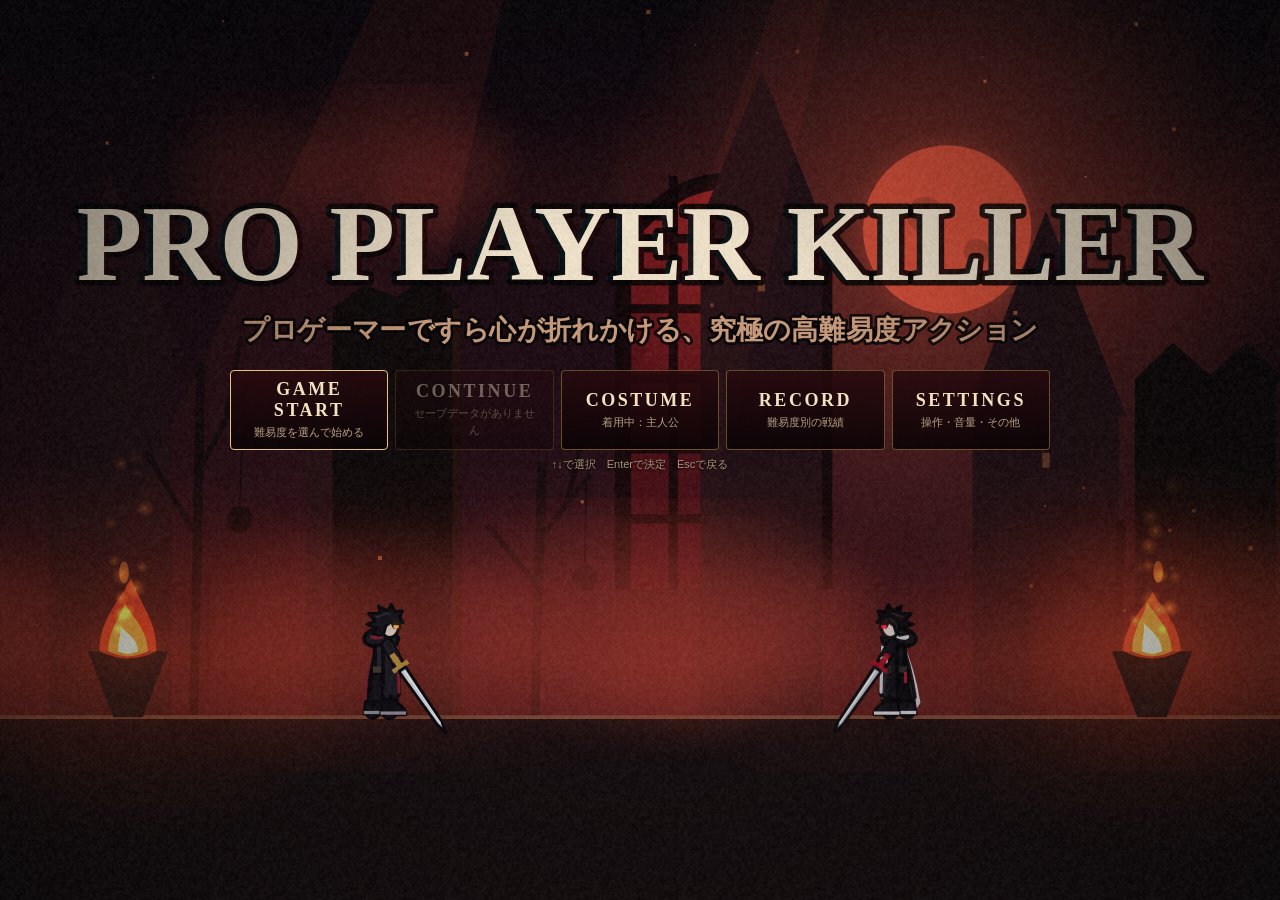
==== commit 6065340b: "ゲームを更新しています" ====
--- a/games/pro-player-killer/index.html
+++ b/games/pro-player-killer/index.html
@@ -74,7 +74,7 @@
 .panel.wide{width:min(680px,96vw);height:calc(100% - 4px);max-height:540px}
 .panel.title{background:none;border:none;box-shadow:none;flex-direction:row;flex-wrap:wrap;justify-content:center;width:min(820px,96vw);padding:0}
 .panel.title:before{display:none}
-.panel.title .mi{flex:1 1 200px;max-width:250px;text-align:center;background:linear-gradient(180deg,rgba(40,10,14,.86),rgba(10,4,6,.9))}
+.panel.title .mi{flex:1 1 150px;max-width:220px;text-align:center;background:linear-gradient(180deg,rgba(40,10,14,.86),rgba(10,4,6,.9))}
 .panel.title .mi .lb{font-family:"Hiragino Mincho ProN","Yu Mincho","Noto Serif JP",serif;font-size:20px;letter-spacing:.14em;font-weight:900;color:#f2e2c2}
 .panel.title .foot{flex-basis:100%}
 .hd{font-family:"Hiragino Mincho ProN","Yu Mincho","Noto Serif JP",serif;font-weight:900;font-size:22px;letter-spacing:.24em;color:#e8c27a;text-align:center;text-shadow:0 0 12px rgba(255,40,40,.5)}
@@ -137,6 +137,45 @@
 #edp .mi .lb{font-size:13px}
 @media (max-height:420px){.panel.wide{max-height:none}.hd{font-size:18px}.mi{min-height:42px;padding:6px 12px}.panel{gap:6px;padding:10px 14px}.panel.title .mi{min-height:56px}#edp .ehint{display:none}}
 
+.cosgrid{display:grid;grid-template-columns:1fr 1fr;gap:8px;overflow-y:auto;flex:1;touch-action:none}
+.mi.card{display:grid;grid-template-columns:96px 1fr;grid-template-rows:auto 1fr;column-gap:10px;align-items:start;padding:8px 10px;min-height:126px}
+.mi.card .pv{grid-row:1/3;width:96px;height:118px;border-radius:4px;background:radial-gradient(circle at 50% 70%,rgba(60,20,30,.6),rgba(0,0,0,.4))}
+.mi.card .lb{font-family:"Hiragino Mincho ProN","Yu Mincho","Noto Serif JP",serif;font-size:16px;font-weight:900;color:#f2e2c2}
+.mi.card .lb b{font-family:"Hiragino Kaku Gothic ProN","Noto Sans JP",sans-serif;font-size:11px;padding:1px 6px;border:1px solid #e8c27a;border-radius:3px;color:#e8c27a}
+.mi.card .sub{font-size:11px;line-height:1.45}
+.mi.card .sub .sp{display:block;color:#ffcf8a;font-weight:700;font-size:12px}
+.mi.card .sub .ps{display:block;color:#c9a0ff;margin-top:2px}
+.mi.card .sub .lk{display:block;color:#ff8a7a;font-weight:700}
+.mi.card.cur{border-color:#e8c27a;box-shadow:inset 0 0 18px rgba(232,194,122,.18)}
+.mi.card.lock .lb{color:#8a7a70}
+@media (max-height:420px){.mi.card{grid-template-columns:78px 1fr;min-height:100px}.mi.card .pv{width:78px;height:96px}.mi.card .sub{font-size:10px}}
+@media (max-width:560px){.cosgrid{grid-template-columns:1fr}}
+
+.b.c-sk{border-color:rgba(255,90,90,calc(.8*var(--al)));overflow:hidden}
+.b.c-sk.witch{border-color:rgba(200,140,255,calc(.85*var(--al)))}
+.b.c-sk .nm{font-style:normal;font-size:calc(var(--bs,64px)*.15);line-height:1.1;white-space:nowrap}
+.b.c-sk .cdv{position:absolute;inset:0;border-radius:inherit;background:conic-gradient(rgba(0,0,0,.68) calc(var(--cd,0)*1turn),transparent 0);pointer-events:none;display:none}
+.b.c-sk.cdw .cdv{display:block}
+.b.c-sk:not(.cdw){box-shadow:0 0 10px rgba(255,80,80,.45)}
+.b.c-sk.witch:not(.cdw){box-shadow:0 0 10px rgba(190,120,255,.5)}
+.difl,.recl{display:flex;flex-direction:column;gap:8px;overflow-y:auto;flex:1;touch-action:none}
+.mi.dif .lb{font-family:"Hiragino Mincho ProN","Yu Mincho","Noto Serif JP",serif;font-size:20px;font-weight:900;letter-spacing:.12em}
+.mi.dif .sub{font-size:12px}
+.mi.dif .sub .bs{display:block;margin-top:3px;color:#e8c27a;font-weight:700;letter-spacing:.06em}
+.recl .rc{border:1px solid rgba(201,162,76,.4);border-radius:4px;padding:8px 12px;background:rgba(20,8,12,.7);display:grid;grid-template-columns:150px 1fr;align-items:center;gap:10px}
+.recl .rn{font-family:"Hiragino Mincho ProN","Yu Mincho","Noto Serif JP",serif;font-size:17px;font-weight:900;letter-spacing:.1em}
+.recl .nr{color:#8a7a70;font-weight:900;letter-spacing:.2em;font-size:16px}
+.recl .rv{display:grid;grid-template-columns:1fr 1fr;gap:2px 14px;font-size:12px;color:#c8b49a}
+.recl .rv b{color:#f2e2c2;margin-left:6px}
+.recl .rv .sc{grid-column:1/-1;font-size:14px;color:#e8c27a}.recl .rv .sc b{font-size:20px;color:#ffd98a}
+.recl .rv .dt{grid-column:1/-1;font-size:11px;color:#8a7a70}
+.recl em{font-style:normal;font-weight:900}.recl em.cl{color:#9fffc8}.recl em.nc{color:#ff9a8a}
+.mi.card .sub .sk{display:block;color:#ff9a8a;margin-top:2px}
+.mi.card .sub .ct{display:block;color:#9ad0ff}
+.panel.title .mi{flex:1 1 120px;max-width:200px}
+.panel.title .mi .lb{font-size:18px}
+@media (max-height:420px){.recl .rc{grid-template-columns:118px 1fr;padding:6px 10px}.recl .rn{font-size:14px}.recl .rv{font-size:11px}.panel.title .mi{min-height:50px}.panel.title .mi .lb{font-size:15px}}
+
 #safe{position:fixed;left:0;top:0;visibility:hidden;pointer-events:none;
   padding:env(safe-area-inset-top) env(safe-area-inset-right) env(safe-area-inset-bottom) env(safe-area-inset-left)}
 </style>
@@ -150,6 +189,8 @@
   <div class="b c-dodge" data-a="dodge"><span class="i">≫</span>回避</div>
   <div class="b big c-atk" data-a="attack"><span class="i">⚔&#xFE0E;</span>攻撃</div>
   <div class="b big c-jump" data-a="jump"><span class="i">▲</span>ジャンプ</div>
+  <div class="b c-sk" data-a="sk1"><i class="cdv"></i><span class="i">一</span><em class="nm">スキル1</em></div>
+  <div class="b c-sk" data-a="sk2"><i class="cdv"></i><span class="i">二</span><em class="nm">スキル2</em></div>
   <div class="b" id="pz" data-a="pause">❚❚</div>
   <div class="b c-super" id="sup" data-a="super"><span class="i">✦</span>必殺</div>
 </div>
@@ -162,7 +203,7 @@
 /* =========================================================
    PRO PLAYER KILLER
    ========================================================= */
-const cvs=document.getElementById('c'),ctx=cvs.getContext('2d');
+const cvs=document.getElementById('c');let ctx=cvs.getContext('2d');
 const H=470,GY=440;
 let VW=960,VH=540,S=1,DPR=1,offY=0,groundSY=440,frame=0,touchMode=false;
 const SAFE={l:0,r:0,t:0,b:0};
@@ -175,7 +216,7 @@
 const overlap=(a,b)=>a.x<b.x+b.w&&a.x+a.w>b.x&&a.y<b.y+b.h&&a.y+a.h>b.y;
 
 /* ---------------- INPUT ---------------- */
-const ACT=['left','right','jump','attack','dodge','parry','super'];
+const ACT=['left','right','jump','attack','dodge','parry','super','sk1','sk2'];
 const kb={},tc={},buf={};ACT.forEach(a=>{kb[a]=0;tc[a]=0;buf[a]=0});
 let anyPress=false,tapPress=false,pausePress=false;
 const BUF=9;
@@ -189,7 +230,7 @@
   Space:'jump',ArrowUp:'jump',KeyW:'jump',KeyZ:'jump',
   KeyJ:'attack',KeyX:'attack',
   KeyK:'dodge',KeyC:'dodge',ShiftLeft:'dodge',ShiftRight:'dodge',
-  KeyL:'parry',KeyV:'parry',KeyU:'super',KeyB:'super'};
+  KeyL:'parry',KeyV:'parry',KeyU:'super',KeyB:'super',KeyQ:'sk1',KeyI:'sk1',KeyE:'sk2',KeyO:'sk2'};
 addEventListener('keydown',e=>{
   unlockAudio();
   if(uiKey(e)){if(!/^F\d/.test(e.code))e.preventDefault();return}
@@ -266,7 +307,7 @@
   measure();
   groundSY=VH-100;
   if(document.body.classList.contains('touch')&&vw>=vh){
-    let top=vh;for(const id of BTN_IDS){const c=LAY[id];if(!c.v||c.y<.5)continue;top=Math.min(top,c.y*vh-bsize(id).h/2)}
+    let top=vh;for(const id of BTN_IDS){const c=LAY[id];if(!c.v||c.y<.5||isSk(id))continue;top=Math.min(top,c.y*vh-bsize(id).h/2)}
     groundSY=Math.min(VH-100,top/S-6);
     groundSY=Math.max(groundSY,Math.min(VH*.66,VH-100));
   }
@@ -329,9 +370,9 @@
  {sky:['#04020a','#170d2a','#3a1d4a'],moon:'#c4b2ff',far:'#140c22',mid:'#0c0716',ground:'#110b17',top:'#3a2c4a',edge:'#9f86c4',fog:'120,80,170',plat:'#2c2238',acc:'#c09cff',amb:'#c8b0ff'},
  {sky:['#050507','#141419','#2a2a33'],moon:'#e6e6ee',far:'#18181e',mid:'#0e0e12',ground:'#0d0d10',top:'#383842',edge:'#cfcfdc',fog:'150,150,170',plat:'#26262e',acc:'#ff2a4a',amb:'#e8e8f2'}];
 const G={mode:'title',paused:false,stage:0,deaths:0,stageDeaths:0,time:0,
-  stats:{parry:0,dodge:0,hits:0},hab:{attack:0,dodge:0,parry:0,jump:0,comboSum:0,comboN:0},
+  stats:{parry:0,dodge:0,hits:0,ctr:0},hab:{attack:0,dodge:0,parry:0,jump:0,comboSum:0,comboN:0},
   mut:null,shift:[],shiftT:0,cp:0,hs:0,slow:0,shake:0,flash:0,flashCol:'255,255,255',
-  intro:0,introMax:1,introKind:'boss',slowMs:0,slowTot:1,slowMin:1,impact:null,distort:0,hurtV:0,clearT:0,deadT:0,cause:'',tip:'',sawIntro:[],rec:[],resT:0,banner:0,rank:null,kills:0,savedTime:0,editing:false};
+  intro:0,introMax:1,introKind:'boss',slowMs:0,slowTot:1,slowMin:1,impact:null,distort:0,hurtV:0,clearT:0,deadT:0,cause:'',tip:'',sawIntro:[],rec:[],resT:0,banner:0,rank:null,kills:0,savedTime:0,editing:false,diff:0,brks:0,skCd:[0,0],dq:[],wb:[],kyo:null,clT:0,ph:[],iatsu:0};
 let world=null,player=null;const cam={x:0,z:1,kx:0,ky:0,zp:0};
 const fx=[];
 function habit(){const h=G.hab,tot=h.attack+h.dodge+h.parry+h.jump+1;
@@ -350,6 +391,7 @@
   m.hidden=n>=1||G.stage>=1;
   m.blades=n>=3||G.stage>=1;
   m.phantom=n>=4;
+  {const D=DF();m.spd=+(m.spd*D.spd).toFixed(2);if(D.flags>=1){m.feint=true;m.delayed=true;m.hidden=true;m.blades=true;m.predict=m.predict||n>=1}if(D.flags>=2){m.predict=true;m.armor=true;m.phantom=true}}
   return m;
 }
 function mutMsgs(o,m){const a=[];
@@ -545,11 +587,12 @@
   for(const f of fx){const k=clamp(f.life/f.max,0,1);
     switch(f.k){
     case'p':if(!f.glow){ctx.globalAlpha=k;ctx.fillStyle=f.col;ctx.fillRect(f.x-f.s/2,f.y-f.s/2,f.s,f.s)}break;
+    case'spk':case'bel':case'gbel':case'snd':case'lt':drawSkinFx(f,k);break;
     case'du':ctx.globalAlpha=f.a*k;ctx.drawImage(dustSpr(f.rgb),f.x-f.r,f.y-f.r,f.r*2,f.r*2);break;
     case'db':ctx.globalAlpha=Math.min(1,k*2);ctx.save();ctx.translate(f.x,f.y);ctx.rotate(f.rot);ctx.fillStyle=f.col;ctx.beginPath();ctx.moveTo(-f.s,-f.s*.6);ctx.lineTo(f.s*.8,-f.s);ctx.lineTo(f.s,f.s*.7);ctx.lineTo(-f.s*.7,f.s);ctx.closePath();ctx.fill();ctx.restore();break;
     case'ck':ctx.globalAlpha=Math.min(1,k*1.5);ctx.strokeStyle='rgba(0,0,0,.9)';ctx.lineWidth=2.6;ctx.beginPath();for(const s of f.segs){ctx.moveTo(s[0],s[1]+1);ctx.lineTo(s[2],s[3]+1)}ctx.stroke();break;
     case'sp':if(f.dark){ctx.globalAlpha=k;ctx.strokeStyle=`rgb(${f.rgb})`;ctx.lineWidth=f.w*(.4+k*.6);ctx.beginPath();ctx.moveTo(f.x,f.y);ctx.lineTo(f.x-f.vx*f.len,f.y-f.vy*f.len);ctx.stroke()}break;
-    case'cl':{const u=1-k,x=f.x+(f.dash||0)*f.face*eo(u);ctx.save();ctx.globalAlpha=k*.75;drawKnight({x,y:f.y,face:f.face,st:'boss',bst:'act',cur:{a0:-2.3,a1:1.3},t:2,walk:0,vx:6,ground:true,pal:PAL.final});ctx.restore();break}
+    case'cl':{const u=1-k,x=f.x+(f.dash||0)*f.face*eo(u);ctx.save();ctx.globalAlpha=k*.75;drawKnight({x,y:f.y,face:f.face,st:'boss',bst:'act',cur:{a0:-2.3,a1:1.3},t:2,walk:0,vx:6,ground:true,pal:f.pal||PAL.final,cos:f.cos});ctx.restore();break}
     case'pt':ctx.globalAlpha=k;ctx.save();ctx.translate(f.x,f.y);ctx.rotate(f.rot);ctx.fillStyle=`rgb(${f.rgb})`;ctx.beginPath();ctx.ellipse(0,0,3.4,1.4,0,0,7);ctx.fill();ctx.restore();break;
     }}
   ctx.globalAlpha=1;
@@ -693,11 +736,11 @@
   else if(M==='air'){cres(c,cy,F,-2.6,2.6,56,14,gold?'255,200,110':'190,120,255','245,230,255',12)}
   else if(M==='spin'){cres(c,cy,F,-3.1,3.1,64,16,'190,110,255','245,230,255',14);cres(c,cy,-F,-3.1,3.1,64,10,'255,60,120','255,230,240',14);dust(c,GY,4,'130,120,112',12,2,.3)}}
 /* ---- player super: 闇の鏡像 ---- */
-function startSuper(){const p=player;p.st='super';p.t=0;p.sg=0;p.vx=0;p.inv=Math.max(p.inv,140);endCombo();
+function startSuper(){if(SKN.cur!=='hero'){startSkinSuper(SKN.cur);return}const p=player;p.sup='hero';p.st='super';p.t=0;p.sg=0;p.vx=0;p.inv=Math.max(p.inv,140);endCombo();
   G.cut={t:0,label:'必殺技',name:'闇の鏡像',acc:'#ff2a4a'};sfx('roar');sfx('mirror');flash('255,20,50',.3);impact(pcx(),pcy(),true);
   mc(pcx(),GY,90,'255,30,70',110,true);ring(pcx(),pcy(),6,160,30,'255,30,70',8,{chroma:1});cam.zp=.12;G.distort=30}
 function superTargets(){const L=world.enemies.filter(e=>!e.dead&&e.x>cam.x-40&&e.x<cam.x+VW+40);if(world.boss&&!world.boss.dead&&world.bossOn&&!G.intro)L.push(world.boss);return L}
-function superTick(){const p=player;p.vx=0;if(p.t<40)p.vy=Math.min(p.vy,.3);
+function superTick(){const p=player;if(p.sup&&p.sup!=='hero'){skinSuperTick();return}p.vx=0;if(p.t<40)p.vy=Math.min(p.vy,.3);
   if(p.t%3===0&&p.t<100)addFx({k:'p',x:pcx()+rnd(-16,16),y:p.y+p.h-rnd(0,50),vx:rnd(-.6,.6),vy:-rnd(1,2.5),life:30,col:'',s:2,g:-.01,glow:Math.random()<.5?'255,30,70':'140,0,30'});
   if(p.t>=30&&p.t<=93&&(p.t-30)%9===0){const T=superTargets(),i=(p.t-30)/9;
     const tg=T.length?T[i%T.length]:null,tx=tg?tg.x+tg.w/2:pcx()+p.face*(80+i*20),ty=tg?tg.y+tg.h*.45:pcy(),d=i%2?1:-1;
@@ -707,12 +750,12 @@
   if(p.t===100){for(const tg of superTargets()){const x=tg.x+tg.w/2,y=tg.y+tg.h*.45;addFx({k:'x',x,y,rgb:'255,40,80',life:26});rays(x,y,16,220,'255,40,80',30,.06);ring(x,y,8,170,26,'255,40,80',8,{chroma:1});superHit(tg,3,p.face)}
     impact(pcx(),pcy(),true);shake(16);hitstop(10);flash('255,40,80',.35);sfx('crit')}
   if(p.t>=118){p.st='n';p.t=0}}
-function superHit(e,d,dir){if(e.boss){e.hp-=d;e.fl=6;e.barShake=10;e.chipDelay=28;if(e.hp<=0)bossDown(e)}else if(e.hurt)e.hurt(d+2,dir,3)}
+function superHit(e,d,dir){if(e.boss){if(e instanceof Pro&&!e.final)e.hp=Math.max(1,e.hp-d);else e.hp-=d;e.fl=6;e.barShake=10;e.chipDelay=28;if(e.hp<=0)bossDown(e)}else if(e.hurt)e.hurt(d+2,dir,3)}
 /* ---- gamepad ---- */
 const gp={};const GPP={};
 function pollPad(){if(!navigator.getGamepads)return;let g=null;for(const q of navigator.getGamepads())if(q&&q.connected){g=q;break}if(!g)return;
   const b=i=>!!(g.buttons[i]&&g.buttons[i].pressed),ax=g.axes[0]||0;
-  const st={left:ax<-.45||b(14),right:ax>.45||b(15),jump:b(0),attack:b(2),dodge:b(1)||b(5),parry:b(3)||b(4),super:b(6)||b(7)};
+  const st={left:ax<-.45||b(14),right:ax>.45||b(15),jump:b(0),attack:b(2),dodge:b(1),parry:b(3),super:b(6)||b(7),sk1:b(4),sk2:b(5)};
   for(const a in st){const v=st[a]?1:0;if(v&&!GPP[a]){press(a);unlockAudio()}gp[a]=v;GPP[a]=v}
   if(b(9)&&!GPP.start)pausePress=true;GPP.start=b(9)}
 
@@ -738,6 +781,7 @@
   if(p.bind>0){dir=0;if(buf.jump>0)consume('jump');if(frame%6===0)sparks(pcx(),p.y+p.h-10,2,-Math.PI/2,2,4,'255,120,90')}
   const canDodge=()=>p.dcd<=0&&(p.onGround||p.airDodge);
   if(buf.super>0&&!lk){consume('super');if(p.sg>=100&&['n','atk','mv','pok','dodge','charge'].includes(p.st))startSuper();else if(p.sg<100)fxText(pcx(),p.y-16,'ゲージ不足','#ff8a8a',12)}
+  for(const i of[0,1]){const a=i?'sk2':'sk1';if(buf[a]>0&&!lk){consume(a);trySkill(i)}}
   let noGrav=false;
   switch(p.st){
   case'n':{
@@ -809,7 +853,8 @@
   case'hurt':{p.vx*=.9;if(p.t>=16){p.st='n';p.t=0}break}
   case'down':{p.vx*=p.onGround?.8:.98;if(p.onGround&&p.t>4&&!p.landed){p.landed=1;dust(pcx(),GY,4,'120,110,100',12,2,.2);shake(4)}if(p.t>=40){p.st='n';p.t=0;p.landed=0}break}
   case'stun':{p.vx*=.85;if(p.t>=22){p.st='n';p.t=0}break}
-  case'super':{superTick();noGrav=p.t<40;break}
+  case'skill':{skillTick();noGrav=!!p.skNG;break}
+  case'super':{superTick();noGrav=p.sup==='exe'?p.t<24:p.t<40;break}
   }
   const wasG=p.onGround,vy0=p.vy;
   moveBody(p,grav,noGrav);
@@ -833,7 +878,7 @@
   if(p.st==='atk'){const T=atkT(p.combo);if(p.t<=T.s||p.t>T.s+T.a)return;
     hb=p.face>0?{x:p.x+p.w-4,y:p.y-14,w:66,h:p.h+12}:{x:p.x-62,y:p.y-14,w:66,h:p.h+12};
     if(p.combo===3){hb=p.face>0?{x:p.x+p.w-4,y:p.y+4,w:84,h:34}:{x:p.x-80,y:p.y+4,w:84,h:34};d=2;str=2}kind=p.combo}
-  else if(p.st==='mv'){const M=MOVES[p.mv];if(p.t<=M.s||p.t>M.s+M.a)return;hb=M.box(p);d=M.dmg;str=M.str;
+  else if(p.st==='mv'){const M=MOVES[p.mv];if(p.t<=M.s||p.t>M.s+M.a)return;hb=M.box(p);d=M.dmg;str=M.str;if(p.mv==='heavy'&&SKN.cur==='exe'){d+=1;if(p.face>0)hb.w+=26;else{hb.x-=26;hb.w+=26}}
     if(p.mv==='dslash'&&p.mvPow){d=4;str=3}kind=p.mv==='heavy'?'h':p.mv==='upper'?2:p.mv==='dslash'?3:p.mv==='spin'?2:1}
   else return;
   const list=world.enemies.concat(world.boss&&!world.boss.dead&&!G.intro?[world.boss]:[],world.ghosts);
@@ -843,13 +888,17 @@
     p.hitSet.add(e);
     let dd=d,ss=str,rip=false;
     if(p.riposte>0){dd=e.boss?Math.max(5,d+2):Math.max(4,d+2);ss=3;rip=true}
+    if(G.iatsu>0)dd+=1;
+    if(e.boss&&!rip)dd*=e.brk>0?1.5:DF().armor;else if(e.boss&&e.brk>0)dd*=1.5;
     const r=e.hurt(dd,p.face,ss);
     if(r==='parried'||r==='miss')continue;
     if(rip)p.riposte=0;
+    if(e.boss)guardDmg(e,(rip?40:kind==='h'?14:6)*(G.iatsu>0?2:1));
+    if(G.clT>0&&!e.fr)cloneFollow(e);
     p.sg=Math.min(100,(p.sg||0)+(e.boss?3:4));
     const hx=clamp(pcx()+p.face*40,eb.x,eb.x+eb.w),hy=p.y+p.h*.4;
     if(e.boss){e.barShake=10;e.chipDelay=28}
-    if(rip)ripFx(hx,hy,p.face);else hitFx(hx,hy,p.face,kind);
+    if(rip)ripFx(hx,hy,p.face);else hitFx(hx,hy,p.face,kind);skinHitFx(hx,hy,p.face);
     part(hx,hy,rip?14:5,e.boss?'#8a1020':'#5a1018',4,26,2.2,.25);
   }
 }
@@ -857,14 +906,14 @@
 function hurtPlayer(s){
   const p=player;if(G.mode!=='play'||locked())return'inv';if(p.st==='super'||p.st==='down'||!(s.dmg>0))return'inv';
   if(p.st==='dodge'&&p.t<=DODGE_IF){
-    if(!p.dodgeCounted){p.dodgeCounted=true;G.stats.dodge++;sfx('pdodge');slowmo(320,.3);p.justT=45;p.sg=Math.min(100,(p.sg||0)+15);for(let i=1;i<=4;i++)p.after.push({x:pcx()-p.ddir*i*10,y:p.y+p.h,face:p.face,st:'dodge',t:6,walk:p.walk,life:22+i*3,perfect:1});
+    if(!p.dodgeCounted){p.dodgeCounted=true;if(SKN.cur==='mirror')p.mirQ=1;G.stats.dodge++;sfx('pdodge');slowmo(320,.3);p.justT=45;p.sg=Math.min(100,(p.sg||0)+15);for(let i=1;i<=4;i++)p.after.push({x:pcx()-p.ddir*i*10,y:p.y+p.h,face:p.face,st:'dodge',t:6,walk:p.walk,life:22+i*3,perfect:1});
       ring(pcx(),pcy(),6,72,16,'140,255,210',3,{chroma:1});sparks(pcx(),pcy(),12,0,6.28,6,'160,255,220',{g:0,len:2});flare(pcx(),pcy(),52,'120,255,200',10);bigText(pcx(),p.y-22,'見切り','#9fffc8',20);
       p.after.push({x:pcx(),y:p.y+p.h,face:p.face,st:'dodge',t:p.t,walk:p.walk,life:26,perfect:1})}
     return'dodged'}
   const toward=(s.x-pcx())*p.face>=-12;
   if(s.parry&&p.st==='parry'&&p.t<=PARRY_WIN&&toward){parrySuccess(s);return'parried'}
   if(p.inv>0)return'inv';
-  p.hp-=s.dmg;G.stats.hits++;p.inv=60;endCombo();p.st=(s.dmg>=2||s.heavy)?'down':'hurt';p.t=0;p.bind=0;p.landed=0;p.dash=false;
+  {const D=DF();p.hp-=s.dmg+(D.dmgAll?1:(D.dmgHeavy&&(s.dmg>=2||s.heavy)?1:0))}G.stats.hits++;p.inv=60;endCombo();p.st=(s.dmg>=2||s.heavy)?'down':'hurt';p.t=0;p.bind=0;p.landed=0;p.dash=false;
   const dir=pcx()<s.x?-1:1;p.vx=dir*(p.st==='down'?6:5);p.vy=p.st==='down'?-6.5:-5;
   const big=s.dmg>1;hitstop(big?10:7);shake(big?14:10);kick(dir*6,2);flash('200,0,0',.22);G.hurtV=1;sfx('hurt');
   sparks(pcx(),pcy(),18,dir>0?0:Math.PI,1.6,10,'255,60,50',{len:2.4});cut(pcx(),pcy(),dir>0?-.5:.5,48,'255,90,80',12);flare(pcx(),pcy(),50,'255,40,40',10);part(pcx(),pcy(),12,'#a01020',5,30,2.4,.2);
@@ -872,12 +921,13 @@
   return'hit';
 }
 function parrySuccess(s){
+  if(SKILLS[SKN.cur]){counterSuccess(s);return}
   const p=player,just=p.t<=4;G.stats.parry++;p.sg=Math.min(100,(p.sg||0)+(just?25:12));
   const cx=pcx()+p.face*18,cy=p.y+p.h*.35;
   hitstop(14);slowmo(520,.2);shake(9);kick(-p.face*4,0);cam.zp=.07;flash('255,255,255',.28);impact(cx,cy,false);sfx('parry');
   ring(cx,cy,6,175,26,'200,235,255',9,{chroma:1});ring(cx,cy,4,90,16,'255,255,255',4);rays(cx,cy,16,210,'220,240,255',26,.06);
   sparks(cx,cy,36,p.face>0?0:Math.PI,2.4,15,'230,245,255',{len:3,w:2.2,life:20});flare(cx,cy,120,'210,235,255',18);bigText(cx,cy-48,just?'JUST PARRY':'PARRY',just?'#fff2b0':'#eaf6ff',just?32:30);if(just){slowmo(760,.12);ring(cx,cy,10,240,34,'255,240,170',6,{chroma:1});rays(cx,cy,20,280,'255,240,180',34,.04);sfx('crit')}
-  p.st='pok';p.t=0;p.riposte=55;p.inv=Math.max(p.inv,12);
+  p.st='pok';p.t=0;p.riposte=55;p.inv=Math.max(p.inv,12);if(SKN.cur==='witch')p.tollQ=1;
   if(s.proj)reflect(s.proj);
   if(s.owner&&s.owner.parried)s.owner.parried(just);
 }
@@ -920,7 +970,7 @@
   tip(){return{x:this.cx()+this.face*22,y:this.y+12}}
   begin(s){this.cur=s;this.st='wind';this.t=0;this.hitDone=false}
   start(list){this.queue=list.slice(1);this.begin(list[0])}
-  next(){if(this.queue.length)this.begin(this.queue.shift());else{this.cur=null;this.go('walk');this.cd=Math.round((this.cdb||30)/G.mut.spd)}}
+  next(){if(this.queue.length)this.begin(this.queue.shift());else{this.cur=null;this.go('walk');this.cd=chainCd(Math.round((this.cdb||30)/G.mut.spd))}}
   edge(d){return!solidAt(this.cx()+d*(this.w/2+8),this.y+this.h+6)}
   canSee(){return Math.abs(pcx()-this.cx())<520&&Math.abs(player.y-this.y)<240}
   locomote(want,spd){const dx=pcx()-this.cx(),adx=Math.abs(dx);this.face=dx>0?1:-1;let v=0;
@@ -961,7 +1011,7 @@
   drawR(){for(const a of this.after){const ox=this.x,oy=this.y;this.x=a.x;this.y=a.y;ctx.save();ctx.globalAlpha*=a.life/12*.35;this.draw();ctx.restore();this.x=ox;this.y=oy}
     const a=this.tilt();if(!a){this.draw();return}const fx0=this.cx(),fy=this.y+this.h;ctx.save();ctx.translate(fx0,fy);ctx.rotate(a*this.face);ctx.translate(-fx0,-fy);this.draw();ctx.restore()}
 }
-const MOBC=o=>Object.assign({vx:0,vy:0,face:-1,st:'idle',t:0,fl:0,walk:0,cd:30,cur:null,queue:[],dead:false,onGround:true,react:null,after:[],hitDone:false,burst:0},o);
+const MOBC=o=>{if(o.hp){const m=DF().mobHp;o.hp=o.max=Math.round(o.hp*m)}return MOBC0(o)};const MOBC0=o=>Object.assign({vx:0,vy:0,face:-1,st:'idle',t:0,fl:0,walk:0,cd:30,cur:null,queue:[],dead:false,onGround:true,react:null,after:[],hitDone:false,burst:0},o);
 
 /* ---------------- 屍鬼 THE GHOUL ---------------- */
 class Ghoul extends Mob{
@@ -1197,7 +1247,7 @@
     return s}
   start(list){this.queue=list.slice(1);this.begin(list[0])}
   begin(s){this.cur=s;this.st='wind';this.t=0}
-  next(){if(this.queue.length){this.begin(this.queue.shift())}else{this.st='idle';this.t=0;this.cur=null;this.cd=Math.round(rnd(18,46)/G.mut.spd)}}
+  next(){if(this.queue.length){this.begin(this.queue.shift())}else{this.st='idle';this.t=0;this.cur=null;this.cd=chainCd(Math.round(rnd(18,46)/G.mut.spd))}}
   choose(){
     const p=player,h=habit(),ph2=this.hp<this.max*.5,dist=Math.abs(pcx()-(this.x+this.w/2)),W=[];
     const add=(k,w)=>{if(w>0)W.push([k,w])};
@@ -1315,7 +1365,7 @@
   solid(){return this.st==='rest'||this.st==='stun'||this.st==='palm'}
   cx(){return this.x+this.w/2}
   tip(){return{x:this.cx()+this.face*20,y:this.y+34}}
-  next(){this.cnt++;this.st=this.cnt>=(this.hp<this.max*.5?3:2)?'descend':'float';this.t=0;if(this.st==='descend')this.cnt=0;this.cd=Math.round(rnd(30,60)/G.mut.spd)}
+  next(){this.cnt++;this.st=this.cnt>=(this.hp<this.max*.5?3:2)?'descend':'float';this.t=0;if(this.st==='descend')this.cnt=0;this.cd=chainCd(Math.round(rnd(30,60)/G.mut.spd))}
   choose(){
     const h=habit(),ph2=this.hp<this.max*.5,W=[['orbs',3+h.dodge*6],['toll',2+h.parry*6],['blades',2]];if(ph2)W.push(['blink',3.4]);W.push(['barrage',2],['circle',1.6],['meteor',1.3],['portal',ph2?1.6:.7]);
     if(this.hp<this.max*.42&&(this.superCD||0)<=0){this.superCD=1200;this.st='super';this.t=0;this.wt=70;cutin('鐘の魔女 必殺','終焉の鐘','#b88cff');return}
@@ -1468,7 +1518,7 @@
       default:return sl(15,10,-2.3,1.3)}
   }
   begin(s){this.cur=s;this.st='wind';this.t=0}
-  next(){if(this.queue.length)this.begin(this.queue.shift());else{this.st='n';this.t=0;this.cur=null;this.cd=Math.round(rnd(14,34)/G.mut.spd)}}
+  next(){if(this.queue.length)this.begin(this.queue.shift());else{this.st='n';this.t=0;this.cur=null;this.cd=chainCd(Math.round(rnd(14,34)/G.mut.spd))}}
   attack(k){this.queue=[];this.begin(this.spec(k))}
   choose(){
     const h=habit(),ph3=this.final;
@@ -1566,8 +1616,8 @@
     if(this.st==='stun')stars(this.x+12,this.y-8);
   }
 }
-function bossDown(b){G.kills=(G.kills||0)+1;
-  if(b.dead)return;b.dead=true;b.fl=0;world.cleared=true;G.clearT=1;slowmo(1600,.2);flash('255,255,255',.5);shake(20);sfx('clear');playMusic(null);world.dying={b,t:0};
+function bossDown(b){
+  if(b.dead)return;G.kills=(G.kills||0)+1;skinUnlockFor(b);b.dead=true;b.fl=0;world.cleared=true;G.clearT=1;slowmo(1600,.2);flash('255,255,255',.5);shake(20);sfx('clear');playMusic(null);world.dying={b,t:0};
   {const c=b.x+b.w/2,cy=b.y+b.h/2,rgb=hexRgb(b.acc);impact(c,cy,true);rays(c,cy,20,320,rgb,70,.05);ring(c,cy,10,260,40,rgb,10,{chroma:1});flare(c,cy,180,rgb,40)}
   part(b.x+b.w/2,b.y+b.h/2,90,'#ffe6c0',9,70,3.2,.05);wave(b.x+b.w/2,b.y+b.h/2,'255,230,200',260,10);
   world.projs.length=0;world.rings.length=0;world.ghosts.length=0;world.haz.length=0;world.zones.length=0;G.cut=null;world.blades=world.blades.filter(x=>!x.summon);
@@ -1636,10 +1686,10 @@
 }
 
 /* ---------------- FLOW ---------------- */
-function resetRun(){Object.assign(G,{stage:0,deaths:0,stageDeaths:0,time:0,stats:{parry:0,dodge:0,hits:0},hab:{attack:0,dodge:0,parry:0,jump:0,comboSum:0,comboN:0,mvs:{}},
-  shift:[],shiftT:0,cp:0,hs:0,slow:0,shake:0,flash:0,intro:0,clearT:0,sawIntro:[],rec:[],paused:false,rank:null,kills:0,savedTime:0})}
-function placePlayer(){player=newPlayer(G.cp?world.arenaX-160:70);cam.x=clamp(player.x-VW*.35,0,1e9);cam.px=undefined;cam.z=1;cam.kx=cam.ky=cam.zp=0;fx.length=0;G.distort=0;G.impact=null;G.hurtV=0}
-function startGame(){resetRun();G.mut=computeMut();buildStage();placePlayer();G.mode='play';G.banner=200;clearBuf();playMusic('stage')}
+function resetRun(){Object.assign(G,{stage:0,deaths:0,stageDeaths:0,time:0,stats:{parry:0,dodge:0,hits:0,ctr:0},hab:{attack:0,dodge:0,parry:0,jump:0,comboSum:0,comboN:0,mvs:{}},
+  shift:[],shiftT:0,cp:0,hs:0,slow:0,shake:0,flash:0,intro:0,clearT:0,sawIntro:[],rec:[],paused:false,rank:null,kills:0,savedTime:0,brks:0,newRec:false,score:0})}
+function placePlayer(){G.bellT=0;G.dq=[];G.wb=[];G.kyo=null;G.clT=0;G.ph=[];G.iatsu=0;G.skCd=[0,0];player=newPlayer(G.cp?world.arenaX-160:70);cam.x=clamp(player.x-VW*.35,0,1e9);cam.px=undefined;cam.z=1;cam.kx=cam.ky=cam.zp=0;fx.length=0;G.distort=0;G.impact=null;G.hurtV=0}
+function startGame(dv){resetRun();G.diff=[0,1,2].includes(dv)?dv:0;G.mut=computeMut();buildStage();placePlayer();G.mode='play';G.banner=200;clearBuf();playMusic('stage')}
 function respawn(){
   for(const k of['attack','dodge','parry','jump'])G.hab[k]*=.75;
   const old=G.mut;G.mut=computeMut();G.shift=mutMsgs(old,G.mut);if(G.cp)G.shift.unshift('ボスがあなたの戦い方を学習した');G.shiftT=330;
@@ -1652,12 +1702,12 @@
 function calcRank(){const s=G.stats,min=G.time/3600;
   let sc=100-G.deaths*3.5-s.hits*1.4+Math.min(14,s.parry*.5)+Math.min(8,s.dodge*.3)-Math.max(0,min-10)*1.5;sc=clamp(Math.round(sc),0,100);if(G.deaths>3)sc=Math.min(sc,89);
   const r=sc>=90?['S','完璧なプレイ']:sc>=72?['A','非常に優秀']:sc>=52?['B','優秀']:sc>=30?['C','クリア達成']:['D','なんとか突破'];return{score:sc,r:r[0],d:r[1]}}
-function finish(){fx.length=0;playMusic('title');G.mode='result';G.resT=0;G.rank=calcRank();G.stage=STAGES.length-1}
+function finish(){fx.length=0;playMusic('title');G.mode='result';G.resT=0;G.rank=calcRank();G.stage=STAGES.length-1;G.score=calcScore(true);G.prevBest=RECS.d[DF().id]?RECS.d[DF().id].score:0;G.newRec=submitRecord(G.score,true)}
 function startBoss(){
   const w=world;w.bossOn=true;G.cp=1;
   w.solids.push({x:w.arenaX-40,y:GY-640,w:40,h:640,wall:1,gate:1});
   const bx=w.arenaX+Math.min(w.arenaEnd-w.arenaX-120,Math.max(520,(w.arenaEnd-w.arenaX)*.66));
-  w.boss=G.stage===0?new Exe(bx):G.stage===1?new Witch(bx):new Pro(bx);
+  w.boss=G.stage===0?new Exe(bx):G.stage===1?new Witch(bx):new Pro(bx);{const B=w.boss;B.max=Math.round(B.max*DF().bossHp);B.hp=B.max;B.gd=0;B.brk=0;B.hold=0}
   G.banner=0;const first=!G.sawIntro[G.stage];G.sawIntro[G.stage]=true;G.intro=G.introMax=first?170:70;G.introKind='boss';sfx('boss');shake(6);
   playMusic(G.stage===0?'exe':G.stage===1?'witch':'pro');if(G.stage===2){G.distort=36;sfx('mirror')}
   player.vx=0;if(player.st==='atk'||player.st==='dodge'){player.st='n';player.t=0}
@@ -1669,16 +1719,18 @@
   if(!world.cleared&&!G.intro)G.time++;
   updatePlayer();if(G.mode!=='play')return;
   playerHits();
+  stepV7();if(player.tollQ){player.tollQ=0}if(player.mirQ){player.mirQ=0;mirrorCounter()}
+  const bsl=G.bellT>0;if(bsl){G.bellT--;if(G.bellT%45===0)ring(pcx(),pcy(),10,320,40,'170,100,255',2)}const skip=bsl&&(frame&1);
   const L=cam.x-500,Rr=cam.x+VW+500;
-  for(const e of world.enemies)if(e.x>L&&e.x<Rr&&!e.dead)e.update();
+  for(const e of world.enemies)if(!skip&&e.x>L&&e.x<Rr&&!e.dead&&!(inKyo(e)&&(frame&1)))e.update();
   for(const e of world.enemies)if(e.dead&&!e.fxd){e.fxd=1;deathFx(e)}
   world.enemies=world.enemies.filter(e=>!e.dead);
-  if(world.boss&&!world.boss.dead)world.boss.update();
+  {const B=world.boss;if(!skip&&B&&!B.dead&&!(B.brk>0)&&!(B.hold>0)&&!(inKyo(B)&&(frame&1)))B.update()}
   {const B=world.boss;if(B&&!B.dead){if(B.chip===undefined)B.chip=B.hp;if(B.chipDelay>0)B.chipDelay--;else if(B.chip>B.hp)B.chip=Math.max(B.hp,B.chip-B.max*.008);if(B.barShake>0){B.barShake*=.85;if(B.barShake<.3)B.barShake=0}
     if(!B.p2&&B.hp<=B.max*.5&&!G.intro){B.p2=true;bossPhase(B)}}}
-  envTick();updateHaz();updateCorpses();
+  envTick();if(!skip)updateHaz();updateCorpses();
   updateTerrain();if(G.mode!=='play')return;
-  updateProjs();
+  if(!skip)updateProjs();
   stepFx();
   if(G.stage===2&&world.bossOn){G.rec.push({x:player.x,y:player.y,face:player.face,st:player.st,mv:player.mv,t:player.t,combo:player.combo,walk:player.walk,vx:player.vx,g:player.onGround});if(G.rec.length>400)G.rec.shift()}
   if(!world.bossOn&&player.x>world.arenaX+70)startBoss();
@@ -1897,7 +1949,7 @@
     ctx.strokeStyle=i%2?'rgba(255,24,60,.55)':'rgba(20,0,6,.75)';ctx.lineWidth=5-i%3;
     ctx.beginPath();ctx.moveTo(bx,y-10-i*5);ctx.bezierCurveTo(bx-face*12+Math.sin(ph)*10,y-24-i*6,bx-face*24+Math.cos(ph)*12,y-30-i*4,bx-face*(30+len*.5),y-38-i*7+Math.sin(ph*1.3)*8);ctx.stroke()}
   const g=ctx.createRadialGradient(x,y-26,4,x,y-26,58);g.addColorStop(0,'rgba(255,20,60,.28)');g.addColorStop(1,'rgba(255,20,60,0)');ctx.fillStyle=g;ctx.fillRect(x-60,y-90,120,100);
-  if(!REFL&&frame%3===0)fx.push({k:'p',x:x+rnd(-12,12),y:y-rnd(0,50),vx:-face*rnd(.3,1.4),vy:-rnd(.4,1.4),life:30,max:30,col:Math.random()<.5?'#ff1a40':'#1a0006',s:rnd(2,4),g:-.01});
+  if(!REFL&&!G.paused&&frame%3===0)fx.push({k:'p',x:x+rnd(-12,12),y:y-rnd(0,50),vx:-face*rnd(.3,1.4),vy:-rnd(.4,1.4),life:30,max:30,col:Math.random()<.5?'#ff1a40':'#1a0006',s:rnd(2,4),g:-.01});
   ctx.restore();
 }
 
@@ -1910,7 +1962,8 @@
     if(o.mv==='air'){if(t<=T.s)return{a:-2.4,ext:0};if(t<=T.s+T.a)return{a:-2.4+u*6.0,ext:4};return{a:.95,ext:0}}
     if(o.mv==='spin'){if(t<=T.s)return{a:2.6,ext:0};if(t<=T.s+T.a)return{a:2.6+u*6.28,ext:6};return{a:.95,ext:0}}}
   if(s==='charge')return{a:2.75+Math.sin(frame*.5)*.03,ext:-3};
-  if(s==='super')return{a:-1.57+Math.sin(frame*.3)*.05,ext:2};
+  if(s==='super'){if(o.sup==='exe'){if(!o.slm)return{a:exeUltA(o.t),ext:2};const k=o.t-o.slm;return{a:k<4?lerp(-2.75,1.25,k/4):1.25,ext:4}}
+    if(o.sup==='witch')return{a:-1.25+Math.sin(frame*.12)*.15,ext:3};return{a:-1.57+Math.sin(frame*.3)*.05,ext:2}}
   if(s==='down')return{a:2.4,ext:0};
   if(s==='boss'){const c=o.cur;if(!c)return{a:.95,ext:0};const k0=c.a0,k1=c.a1;
     if(o.bst==='wind'){if(c.k==='dash')return{a:-.1,ext:-8};const k=clamp(t/Math.min(c.wt>200?14:c.wt,14),0,1);return{a:lerp(.95,k0,ease(k)),ext:0}}
@@ -1922,15 +1975,31 @@
     if(t<=T.s)return{a:lerp(.95,A0,ease(t/T.s)),ext:0};
     if(t<=T.s+T.a)return{a:lerp(A0,A1,eo((t-T.s)/T.a)),ext:4};
     return{a:lerp(A1,.95,ease((t-T.s-T.a)/T.r)),ext:0}}
+  if(s==='skill')return{a:o.skA==null?.95:o.skA,ext:o.skE||0};
+  if(s==='pok'&&o.ctr==='exe')return{a:o.t<6?lerp(-2.7,1.25,o.t/6):1.25,ext:4};
+  if(s==='pok'&&o.ctr==='mirror')return{a:lerp(-2.3,1.4,clamp(o.t/5,0,1)),ext:5};
   if(s==='parry'||s==='pok')return{a:-1.45,ext:5};
   if(s==='pfail')return{a:2.25,ext:-2};
   if(s==='dodge')return{a:2.7,ext:0};
   if(s==='hurt'||s==='stun')return{a:2.4,ext:0};
   if(!o.ground)return{a:-.55,ext:0};
+  if(o.cos==='witch')return Math.abs(o.vx)>.5?{a:-1.05+Math.sin(o.walk)*.08,ext:0}:{a:-1.32+Math.sin(frame*.05)*.04,ext:0};
   if(Math.abs(o.vx)>.5)return{a:1.95+Math.sin(o.walk)*.15,ext:0};
   return{a:.95+Math.sin(frame*.05)*.04,ext:0};
 }
 /* hooded-coat swordsman: the player, PRO PLAYER, its final form, ghosts & afterimages */
+function heroHead(P,flow){
+  // head
+  ctx.fillStyle=P.skin;ctx.strokeStyle=P.ln;ctx.lineWidth=1.8;ctx.beginPath();ctx.ellipse(3.2,-49.5,4.8,5.8,.05,0,7);ctx.fill();ctx.stroke();
+  if(P.mask){ctx.fillStyle='#050405';ctx.beginPath();ctx.moveTo(1,-48.5);ctx.lineTo(8.6,-49);ctx.lineTo(7.6,-44.2);ctx.lineTo(1.5,-44);ctx.closePath();ctx.fill()}
+  const hw=Math.sin(frame*.1)*.6+flow*.08;
+  ctx.fillStyle=P.hair;ctx.strokeStyle=P.ln;ctx.lineWidth=1.6;ctx.beginPath();
+  ctx.moveTo(-2,-45);ctx.lineTo(-6-hw,-46);ctx.lineTo(-4,-49);ctx.lineTo(-9-hw,-51);ctx.lineTo(-5,-53);ctx.lineTo(-8-hw,-57);ctx.lineTo(-2,-57);ctx.lineTo(-3,-61);
+  ctx.lineTo(2,-58.5);ctx.lineTo(4,-62);ctx.lineTo(6,-58);ctx.lineTo(10,-58.5);ctx.lineTo(8.6,-55);ctx.lineTo(10.5,-52);ctx.lineTo(8.4,-52.5);ctx.lineTo(8.8,-49);ctx.lineTo(6.5,-52);ctx.lineTo(5.5,-49.5);ctx.lineTo(4,-52.5);ctx.lineTo(1,-50);ctx.lineTo(0,-46.5);ctx.closePath();ctx.fill();ctx.stroke();
+  ctx.strokeStyle='rgba(255,255,255,.1)';ctx.lineWidth=1;ctx.beginPath();ctx.moveTo(-4,-55);ctx.lineTo(2,-57);ctx.stroke();
+  ctx.fillStyle=P.eye;ctx.shadowColor=P.eye;ctx.shadowBlur=P.mask?14:7;ctx.fillRect(5.2,-50.6,2.8,1.7);ctx.shadowBlur=0;
+  if(P.mask){ctx.strokeStyle='rgba(255,20,50,.6)';ctx.lineWidth=1.2;ctx.beginPath();ctx.moveTo(6,-49.8);ctx.quadraticCurveTo(-2,-52+Math.sin(frame*.2)*2,-12,-50+Math.sin(frame*.15)*3);ctx.stroke()}
+}
 function drawKnight(o){
   const P=o.pal;ctx.save();if(o.alpha!==undefined)ctx.globalAlpha*=clamp(o.alpha,0,1);
   const SQX=1-(o.sq||0)*.12,SQY=1+(o.sq||0)*.14;ctx.translate(o.x,o.y);ctx.scale(o.face*SQX,SQY);ctx.lineCap='round';ctx.lineJoin='round';
@@ -1942,11 +2011,13 @@
   else if(o.st==='mv'&&MOVES[o.mv]){lean=o.mv==='heavy'?(o.t<=6?-.22:.42):o.mv==='dslash'?.55:o.mv==='upper'?-.18:o.mv==='spin'?.1:.2}else if(o.st==='charge')lean=-.2;else if(o.st==='super')lean=-.1;
   const crouch=o.st==='dodge'?8:o.st==='pfail'?4:0,hipY=-25+crouch+bob;
   const flow=clamp(Math.abs(o.vx)*2.4,0,13)+(air?6:0)+(o.st==='dodge'?9:0),wv=Math.sin(frame*.14+(o.x||0)*.013)*2.6,lift=air?-5:0;
-  const seed=7;
+  const seed=7,K=o.cos&&o.cos!=='hero'&&PAL['s_'+o.cos]?o.cos:null,Q={P,flow,wv,lift,hipY,lean};
   // --- coat back panel (behind legs)
   ctx.save();ctx.translate(0,hipY);ctx.rotate(lean);ctx.translate(0,-hipY);
+  if(K)skBack(K,Q);else{
   ctx.fillStyle=P.coatIn;ctx.beginPath();ctx.moveTo(-3,-43);ctx.quadraticCurveTo(-10-flow*.4,-28,-13-flow*1.1+wv,-8+lift);tatter(-13-flow*1.1+wv,-8+lift,3,-10,4,5,seed);ctx.lineTo(4,-30);ctx.closePath();ctx.fill();
   ctx.fillStyle=P.coat;ctx.strokeStyle=P.ln;ctx.lineWidth=2;ctx.beginPath();ctx.moveTo(-2,-44);ctx.quadraticCurveTo(-8-flow*.4,-28,-10-flow*1.05+wv,-11+lift);tatter(-10-flow*1.05+wv,-11+lift,4,-12,4,5,seed);ctx.lineTo(5,-30);ctx.closePath();ctx.fill();ctx.stroke();
+  }
   ctx.restore();
   // --- legs: baggy pants + chunky boots
   for(const i of[-1,1]){
@@ -1959,10 +2030,12 @@
     if(i<0){ctx.strokeStyle='rgba(0,0,0,.28)';ctx.stroke()}
     ctx.strokeStyle='rgba(255,255,255,.07)';ctx.lineWidth=1;ctx.beginPath();ctx.moveTo(kx+1,ky-3);ctx.lineTo(kx+2,ky+3);ctx.stroke();
     ctx.fillStyle=P.boots;ctx.strokeStyle=P.ln;ctx.lineWidth=1.6;ctx.beginPath();ctx.moveTo(fx2-4,fy-7);ctx.lineTo(fx2+3,fy-7);ctx.quadraticCurveTo(fx2+9,fy-4,fx2+9,fy);ctx.lineTo(fx2-5,fy);ctx.closePath();ctx.fill();ctx.stroke();
-    ctx.fillStyle=P.sole;ctx.fillRect(fx2-5,fy-1.8,14,1.8);ctx.fillStyle=P.ln;ctx.fillRect(fx2-1,fy-6,1.2,3);
+    ctx.fillStyle=P.sole;ctx.fillRect(fx2-5,fy-1.8,14,1.8);ctx.fillStyle=P.ln;ctx.fillRect(fx2-1,fy-6,1.2,3);if(K)skLeg(K,Q,kx,ky,fx2,fy);
   }
+  if(K)skSkirt(K,Q);
   // --- upper body
   ctx.save();ctx.translate(0,hipY);ctx.rotate(lean);ctx.translate(0,-hipY);ctx.translate(0,hipY+25);
+  if(K)skUpper(K,Q);else{
   ctx.fillStyle=P.shirt;ctx.strokeStyle=P.ln;ctx.lineWidth=2.2;ctx.beginPath();ctx.moveTo(-5,-24);ctx.lineTo(6,-24);ctx.lineTo(7,-42);ctx.lineTo(-5,-43);ctx.closePath();ctx.fill();ctx.stroke();
   ctx.fillStyle=P.belt;ctx.fillRect(-6,-28,13.5,3.4);ctx.fillStyle=P.sole;ctx.fillRect(3,-28.3,3.2,4);ctx.fillStyle=P.ln;ctx.fillRect(4,-27.3,1.2,2);
   if(P.red){ctx.fillStyle=P.red;ctx.fillRect(-6,-25,1.6,6)}
@@ -1974,50 +2047,47 @@
   ctx.fillStyle=P.coat;ctx.strokeStyle=P.ln;ctx.lineWidth=2;ctx.beginPath();ctx.ellipse(-4,-44,7,4.6,-.25,0,7);ctx.fill();ctx.stroke();
   ctx.fillStyle=P.coatIn;ctx.beginPath();ctx.ellipse(-3,-45,4.4,2.2,-.25,0,7);ctx.fill();
   ctx.fillStyle=P.coat;ctx.beginPath();ctx.moveTo(1,-45);ctx.lineTo(8,-44);ctx.lineTo(7,-40);ctx.lineTo(1,-41);ctx.closePath();ctx.fill();ctx.stroke();
-  // head
-  ctx.fillStyle=P.skin;ctx.strokeStyle=P.ln;ctx.lineWidth=1.8;ctx.beginPath();ctx.ellipse(3.2,-49.5,4.8,5.8,.05,0,7);ctx.fill();ctx.stroke();
-  if(P.mask){ctx.fillStyle='#050405';ctx.beginPath();ctx.moveTo(1,-48.5);ctx.lineTo(8.6,-49);ctx.lineTo(7.6,-44.2);ctx.lineTo(1.5,-44);ctx.closePath();ctx.fill()}
-  const hw=Math.sin(frame*.1)*.6+flow*.08;
-  ctx.fillStyle=P.hair;ctx.strokeStyle=P.ln;ctx.lineWidth=1.6;ctx.beginPath();
-  ctx.moveTo(-2,-45);ctx.lineTo(-6-hw,-46);ctx.lineTo(-4,-49);ctx.lineTo(-9-hw,-51);ctx.lineTo(-5,-53);ctx.lineTo(-8-hw,-57);ctx.lineTo(-2,-57);ctx.lineTo(-3,-61);
-  ctx.lineTo(2,-58.5);ctx.lineTo(4,-62);ctx.lineTo(6,-58);ctx.lineTo(10,-58.5);ctx.lineTo(8.6,-55);ctx.lineTo(10.5,-52);ctx.lineTo(8.4,-52.5);ctx.lineTo(8.8,-49);ctx.lineTo(6.5,-52);ctx.lineTo(5.5,-49.5);ctx.lineTo(4,-52.5);ctx.lineTo(1,-50);ctx.lineTo(0,-46.5);ctx.closePath();ctx.fill();ctx.stroke();
-  ctx.strokeStyle='rgba(255,255,255,.1)';ctx.lineWidth=1;ctx.beginPath();ctx.moveTo(-4,-55);ctx.lineTo(2,-57);ctx.stroke();
-  ctx.fillStyle=P.eye;ctx.shadowColor=P.eye;ctx.shadowBlur=P.mask?14:7;ctx.fillRect(5.2,-50.6,2.8,1.7);ctx.shadowBlur=0;
-  if(P.mask){ctx.strokeStyle='rgba(255,20,50,.6)';ctx.lineWidth=1.2;ctx.beginPath();ctx.moveTo(6,-49.8);ctx.quadraticCurveTo(-2,-52+Math.sin(frame*.2)*2,-12,-50+Math.sin(frame*.15)*3);ctx.stroke()}
+  heroHead(P,flow);}
   // arm + sword
   const sp=swordPose(o),a=sp.a,ext=sp.ext;
   const shx=2,shy=-40,hx=shx+Math.cos(a)*10+ext,hy=shy+Math.sin(a)*10+(a>0?2:0);
   if(o.trail){const cl=Math.cos(lean),sl=Math.sin(lean),W=(px,py)=>{const qy=py+25;return[o.x+o.face*SQX*(px*cl-qy*sl),o.y+SQY*(px*sl+qy*cl+hipY)]};
     const T=o.trail;if(o.trailOn&&(!T.length||T[T.length-1].f!==frame)){const b0=W(hx+Math.cos(a)*8,hy+Math.sin(a)*8),t0=W(hx+Math.cos(a)*48,hy+Math.sin(a)*48);T.push({bx:b0[0],by:b0[1],tx:t0[0],ty:t0[1],f:frame})}
     while(T.length&&frame-T[0].f>6)T.shift()}
-  ctx.strokeStyle=P.ln;ctx.lineWidth=7;ctx.beginPath();ctx.moveTo(shx,shy);ctx.lineTo(hx,hy);ctx.stroke();ctx.strokeStyle=P.coat;ctx.lineWidth=5;ctx.stroke();
+  ctx.strokeStyle=P.ln;ctx.lineWidth=7;ctx.beginPath();ctx.moveTo(shx,shy);ctx.lineTo(hx,hy);ctx.stroke();ctx.strokeStyle=P.sleeve||P.coat;ctx.lineWidth=5;ctx.stroke();
   ctx.fillStyle=P.coatIn;ctx.beginPath();ctx.arc(hx-Math.cos(a)*2,hy-Math.sin(a)*2,2.2,0,7);ctx.fill();
   ctx.save();ctx.translate(hx,hy);ctx.rotate(a);
   ctx.fillStyle=P.ln;ctx.beginPath();ctx.arc(0,0,2.4,0,7);ctx.fill();
+  if(K)skWeapon(K,Q);else{
   ctx.fillStyle=P.hilt;ctx.fillRect(-6,-1.6,8,3.2);ctx.fillRect(1,-5,2.6,10);
   ctx.fillStyle=P.blade;ctx.strokeStyle=P.ln;ctx.lineWidth=1.6;ctx.beginPath();ctx.moveTo(4,-2.2);ctx.lineTo(40,-1.4);ctx.lineTo(46,0);ctx.lineTo(40,1.6);ctx.lineTo(4,2.2);ctx.closePath();ctx.fill();ctx.stroke();
   ctx.strokeStyle=P.edge;ctx.globalAlpha*=.7;ctx.lineWidth=.8;ctx.beginPath();ctx.moveTo(6,-.6);ctx.lineTo(40,-.4);ctx.stroke();
-  ctx.restore();
+  }
+  ctx.restore();if(K)skFront(K,Q);
   ctx.restore();ctx.restore();
 }
 function drawPlayer(){
   const p=player;
-  for(const a of p.after)drawKnight({x:a.x,y:a.y,face:a.face,st:'dodge',t:a.t,walk:a.walk,vx:0,ground:true,pal:PAL.after,alpha:(a.life/(a.perfect?26:16))*(a.perfect?.8:.45)});
+  const SK=SKN.cur;for(const a of p.after)drawKnight({x:a.x,y:a.y,face:a.face,st:'dodge',t:a.t,walk:a.walk,vx:0,ground:true,cos:SK,pal:SK==='mirror'?PAL.proGhost:SK==='witch'?PAL.ghWitch:PAL.after,alpha:(a.life/(a.perfect?26:16))*(a.perfect?.8:.45)});
   const T=atkT(p.combo||1),MV=p.st==='mv'?MOVES[p.mv]:null,on=(p.st==='atk'&&p.t>=T.s&&p.t<=T.s+T.a+3)||(MV&&p.t>=MV.s&&p.t<=MV.s+MV.a+3);
-  if(on)p.trailRgb=p.riposte>0?'255,205,120':MV?({heavy:'255,60,90',upper:'110,170,255',dslash:'120,220,255',air:'190,120,255',spin:'200,110,255'})[p.mv]:p.combo===2?'140,205,255':p.combo===3?'255,210,140':'215,230,255';
+  if(on)p.trailRgb=p.riposte>0?'255,205,120':SK==='exe'?'255,40,50':SK==='witch'?'190,110,255':SK==='mirror'?'255,40,80':p.riposte>0?'255,205,120':MV?({heavy:'255,60,90',upper:'110,170,255',dslash:'120,220,255',air:'190,120,255',spin:'200,110,255'})[p.mv]:p.combo===2?'140,205,255':p.combo===3?'255,210,140':'215,230,255';
   if(p.st==='charge')aura(pcx(),p.y+p.h,62,p.t>=18?'255,60,90':'255,220,200',.4+p.t/30);
-  if(p.st==='super'){aura(pcx(),p.y+p.h,90,'255,20,60',1);darkAura(pcx(),p.y+p.h,p.face,1)}
+  if(p.st==='super'){const sg=p.sup==='witch'?'170,90,255':'255,20,60';aura(pcx(),p.y+p.h,90,sg,1);if(p.sup!=='witch')darkAura(pcx(),p.y+p.h,p.face,1);
+    if(p.sup==='mirror'&&p.t<104){const e=eo(Math.min(1,p.t/12));for(const o of[-110,-55,55,110]){aura(pcx()+o*e,p.y+p.h,60,'255,20,60',.6);drawKnight({x:pcx()+o*e,y:p.y+p.h,face:o<0?1:-1,st:'n',t:0,walk:0,vx:0,ground:true,pal:PAL.s_mirror,cos:'mirror',alpha:.55*Math.min(1,p.t/8)*(p.t>92?(104-p.t)/12:1)})}}}
   if(p.bind>0){ctx.save();ctx.strokeStyle='#6a6470';ctx.lineWidth=2.4;for(const ox of[-14,0,14]){ctx.beginPath();ctx.moveTo(pcx()+ox*2,GY);ctx.quadraticCurveTo(pcx()+ox,p.y+40,pcx()-ox*.5,p.y+22);ctx.stroke()}ctx.restore()}
   const lie=p.st==='down'?(p.t<8?p.t/8:p.t<30?1:Math.max(0,1-(p.t-30)/10)):G.mode==='dead'?Math.min(1,G.deadT/14):0;
   if(lie){ctx.save();ctx.translate(pcx(),p.y+p.h);ctx.rotate(-1.45*lie*p.face);ctx.translate(-pcx(),-(p.y+p.h));if(G.mode==='dead')ctx.globalAlpha*=clamp(1-(G.deadT-30)/40,0,1)}
   drawTrail(p.trail,p.trailRgb||'215,230,255');
   let sq=0;if(p.landT>0)sq=-p.landT/8*.9;else if(!p.onGround&&p.vy<-5)sq=.5;else if(p.st==='dodge')sq=-.25;
-  const base={x:pcx(),y:p.y+p.h,face:p.face,st:G.mode==='dead'?'down':p.st,t:p.t,combo:p.combo,walk:p.walk,vx:p.vx,ground:p.onGround,sq,mv:p.mv};
+  const base={x:pcx(),y:p.y+p.h,face:p.face,st:G.mode==='dead'?'down':p.st,t:p.t,combo:p.combo,walk:p.walk,vx:p.vx,ground:p.onGround,sq,mv:p.mv,cos:SK,sup:p.sup,slm:p.slm,skA:p.skA,skE:p.skE,ctr:p.ctr};
   if(p.inv>0&&p.st!=='hurt'&&G.mode==='play')drawKnight(Object.assign({},base,{x:base.x+Math.sin(frame*.45)*2.2,pal:PAL.hurtGhost,alpha:.5*Math.min(1,p.inv/20)}));
-  drawKnight(Object.assign(base,{pal:PAL.hero,alpha:p.inv>0&&p.st!=='hurt'&&p.st!=='down'?.86:1,trail:p.trail,trailOn:on,mv:p.mv}));
+  if(SK!=='hero'&&!lie)skExtras(SK,pcx(),p.y+p.h,p.h,p.face);
+  drawV7World();
+  if(!(p.vanish>0))drawKnight(Object.assign(base,{pal:skinPal(SK),alpha:p.inv>0&&p.st!=='hurt'&&p.st!=='down'?.86:1,trail:p.trail,trailOn:on,mv:p.mv}));
   if(lie)ctx.restore();
-  if(p.st==='parry'&&p.t<=PARRY_WIN){const k=p.t/PARRY_WIN,cx=pcx()+p.face*16,cy=p.y+p.h*.42;ctx.save();ctx.globalCompositeOperation='lighter';
-    ctx.globalAlpha=1-k*.6;ctx.drawImage(glowSpr('170,215,255'),cx-30,cy-34,60,68);ctx.strokeStyle=`rgba(225,242,255,${1-k*.6})`;ctx.lineWidth=3;
+  if(p.st==='parry'&&p.t<=PARRY_WIN){const k=p.t/PARRY_WIN,cx=pcx()+p.face*16,cy=p.y+p.h*.42,PG={exe:['255,70,50','255,200,190'],witch:['190,110,255','235,215,255'],mirror:['255,30,70','255,200,215']}[SK]||['170,215,255','225,242,255'];ctx.save();ctx.globalCompositeOperation='lighter';
+    if(SK==='witch')mcDraw(pcx(),pcy(),30,'190,110,255',1-k*.5,false);if(SK==='mirror'&&!G.paused&&frame%2===0)addFx({k:'db',x:cx+rnd(-8,8),y:cy+rnd(-16,16),vx:rnd(-1,1),vy:-rnd(.5,2),rot:rnd(0,6),vr:.3,s:2,col:'#e2dbec',life:16,max:16});
+    ctx.globalAlpha=1-k*.6;ctx.drawImage(glowSpr(PG[0]),cx-30,cy-34,60,68);ctx.strokeStyle=`rgba(${PG[1]},${1-k*.6})`;ctx.lineWidth=3;
     ctx.beginPath();if(p.face>0)ctx.arc(cx-8,cy,26,-1.15,1.15);else ctx.arc(cx+8,cy,26,Math.PI-1.15,Math.PI+1.15);ctx.stroke();ctx.restore()}
   if(p.st==='pfail'){ctx.fillStyle='rgba(255,90,60,.9)';ctx.font=`700 12px ${FG}`;ctx.textAlign='center';ctx.fillText('隙',pcx(),p.y-10)}
   if(p.st==='stun')stars(pcx(),p.y-6);
@@ -2191,7 +2261,8 @@
 function heart(x,y,full){ctx.save();ctx.translate(x,y);ctx.fillStyle=full?'#c0142a':'rgba(40,20,24,.85)';ctx.strokeStyle=full?'#ffb0a0':'#5a4048';ctx.lineWidth=1.6;
   ctx.beginPath();ctx.moveTo(0,8);ctx.bezierCurveTo(-12,-1,-8,-11,0,-5);ctx.bezierCurveTo(8,-11,12,-1,0,8);ctx.fill();ctx.stroke();
   if(full){ctx.fillStyle='rgba(255,255,255,.35)';ctx.beginPath();ctx.arc(-4,-3,2,0,7);ctx.fill()}ctx.restore()}
-function drawHUD(){
+function drawHUD(){drawHUD0();drawV7HUD()}
+function drawHUD0(){
   const p=player,L=SAFE.l/S+16,T=SAFE.t/S+14,Rm=VW-SAFE.r/S-16;
   for(let i=0;i<p.maxhp;i++)heart(L+10+i*26,T+10,i<p.hp);
   const dw=p.maxhp*26-8;ctx.fillStyle='rgba(0,0,0,.5)';ctx.fillRect(L,T+26,dw,5);ctx.fillStyle=p.dcd>0?'#3a6a5a':'#8fffc4';ctx.fillRect(L,T+26,dw*(1-p.dcd/32),5);
@@ -2270,7 +2341,7 @@
   ctx.fillStyle='#120a0c';ctx.fillRect(0,groundSY,VW,VH-groundSY);ctx.strokeStyle='#7a4a34';ctx.lineWidth=2;ctx.beginPath();ctx.moveTo(0,groundSY);ctx.lineTo(VW,groundSY);ctx.stroke();
   drawFogBank(0,cam.x,.5,groundSY-50,.5);for(const x of[VW*.1,VW*.9]){ctx.fillStyle='#160e10';ctx.beginPath();ctx.moveTo(x-22,groundSY-36);ctx.lineTo(x+22,groundSY-36);ctx.lineTo(x+8,groundSY);ctx.lineTo(x-8,groundSY);ctx.closePath();ctx.fill();drawFlame(x,groundSY-36,1.2,FLAME[0],x)}
   drawFx();
-  drawKnight({x:VW*.3,y:groundSY,face:1,st:'n',t:0,walk:0,vx:0,ground:true,pal:PAL.hero});
+  if(SKN.cur!=='hero')skExtras(SKN.cur,VW*.3,groundSY,54,1);drawKnight({x:VW*.3,y:groundSY,face:1,st:'n',t:0,walk:0,vx:0,ground:true,pal:skinPal(),cos:SKN.cur});
   ctx.save();ctx.globalAlpha=.9;drawKnight({x:VW*.7,y:groundSY,face:-1,st:'n',t:0,walk:0,vx:0,ground:true,pal:PAL.pro});ctx.restore();
   const ty=Math.min(VH*.28,groundSY*.42),sz=fit('PRO PLAYER KILLER',64,VW*.88,FS,'900');
   const gx=Math.random()<.06?rnd(-4,4):0;
@@ -2278,20 +2349,26 @@
   txt('PRO PLAYER KILLER',VW/2,ty,sz,'#f2e4cc','center',FS,'900',6);
   txt('プロゲーマーですら心が折れかける、究極の高難易度アクション',VW/2,ty+sz*.75,fit('プロゲーマーですら心が折れかける、究極の高難易度アクション',15,VW*.9,FS,'700'),'#c89a7a','center',FS,'700',3);
 }
+function drawScoreBox(x,y){const k=clamp((G.resT-50)/30,0,1);if(k<=0)return;ctx.save();ctx.globalAlpha=k;
+  txt('SCORE',x,y+4,13,'#d8c8a8','center',FS,'800',3);const shown=Math.round(G.score*Math.min(1,(G.resT-50)/50));txt(fmtScore(shown),x,y+32,30,'#ffe08a','center',FS,'900',4);
+  if(G.newRec&&G.resT>100){const p2=.5+.5*Math.sin(frame*.2);ctx.globalCompositeOperation='lighter';ctx.globalAlpha=.35+.25*p2;ctx.drawImage(glowSpr('255,200,80'),x-120,y-30,240,110);ctx.globalCompositeOperation='source-over';ctx.globalAlpha=1;
+    txt('NEW RECORD!',x,y+60+p2*2,20+p2*3,'#fff2b0','center',FS,'900',5);txt(G.prevBest?`前回 ${fmtScore(G.prevBest)}`:'初記録',x,y+80,11,'#e8d8b0','center',FG,'700',3)}
+  else if(G.resT>100&&G.prevBest)txt(`BEST ${fmtScore(G.prevBest)}`,x,y+56,12,'#c8b49a','center',FG,'700',3);ctx.restore();
+  if(G.newRec&&G.resT===101){rays(x,y+20,22,300,'255,210,90',60,.05);ring(x,y+20,10,260,40,'255,220,120',8);sparks(x,y+20,40,0,6.28,12,'255,230,150',{len:2.4});sfx('clear');setTimeout(()=>sfx('parry'),300)}}
 function drawResult(){
   drawBg(2,world?world.bg:titleBg,0);ctx.fillStyle='rgba(0,0,0,.55)';ctx.fillRect(0,0,VW,VH);
   const r=G.rank,s=G.stats,cx=VW/2,top=Math.max(SAFE.t/S+16,VH*.08);
   txt('ALL STAGES CLEAR',cx,top+14,fit('ALL STAGES CLEAR',30,VW*.8,FS,'900'),'#ffe0a0','center',FS,'900',5);
   const t=Math.floor(G.time/60),tm=`${Math.floor(t/60)}:${String(t%60).padStart(2,'0')}`;
-  const rows=[['クリアタイム',tm],['死亡回数',G.deaths+' 回'],['パリィ成功',s.parry+' 回'],['回避成功',s.dodge+' 回'],['被弾回数',s.hits+' 回']];
-  const lh=Math.min(28,(VH*.62)/7),lx=cx-Math.min(260,VW*.36),rx=cx+Math.min(30,VW*.04);
+  const rows=[['難易度',DF().name],['クリアタイム',tm],['撃破数',(G.kills||0)+' 体'],['死亡回数',G.deaths+' 回'],['パリィ／カウンター',s.parry+' 回'],['回避成功',s.dodge+' 回'],['被弾回数',s.hits+' 回']];
+  const lh=Math.min(26,(VH*.6)/8),lx=cx-Math.min(260,VW*.36),rx=cx+Math.min(30,VW*.04);
   rows.forEach((rw,i)=>{const y=top+56+i*lh;txt(rw[0],lx,y,16,'#d8c8a8','left',FG,'600',3);txt(rw[1],rx,y,18,'#fff','right',FS,'800',3)});
   const k=clamp((G.resT-30)/30,0,1);const rs=96*(1+(1-k)*.8);ctx.globalAlpha=k;
   const rc={S:'#ffd84a',A:'#ff9a5a',B:'#9ad0ff',C:'#c8c8c8',D:'#a08070'}[r.r];
   txt('総合評価',cx+Math.min(170,VW*.22),top+64,15,'#d8c8a8','center',FG,'600',3);
   txt(r.r,cx+Math.min(170,VW*.22),top+64+rs*.62,rs,rc,'center',FS,'900',7);
-  txt(r.d+`（${r.score}点）`,cx+Math.min(170,VW*.22),top+64+rs*1.25,16,'#f0e2cc','center',FS,'800',3);ctx.globalAlpha=1;
-  if(G.resT>90&&Math.floor(frame/24)%2===0)txt(touchMode?'タップでタイトルへ':'任意のキーでタイトルへ',cx,Math.min(VH-24,top+56+6*lh+30),16,'#fff','center',FS,'800',4);
+  txt(r.d+`（評価 ${r.score}）`,cx+Math.min(170,VW*.22),top+64+rs*1.25,16,'#f0e2cc','center',FS,'800',3);ctx.globalAlpha=1;drawScoreBox(cx+Math.min(170,VW*.22),top+64+rs*1.25+26);
+  if(G.resT>90&&Math.floor(frame/24)%2===0)txt(touchMode?'タップでタイトルへ':'任意のキーでタイトルへ',cx,Math.min(VH-14,top+56+8*lh+24),16,'#fff','center',FS,'800',4);
 }
 function render(){
   ctx.setTransform(DPR*S,0,0,DPR*S,0,0);
@@ -2328,14 +2405,14 @@
 }
 
 /* ================= SETTINGS / SAVE / UI (v5) ================= */
-const SET_KEY='ppk_settings_v1',SAVE_VER=1,SLOTS=3,SKEY=i=>'ppk_save_slot'+(i+1);
-const BTN_IDS=['left','right','parry','dodge','attack','jump'];
-const ACT_NAME={left:'左移動',right:'右移動',jump:'ジャンプ',attack:'攻撃',dodge:'回避',parry:'パリィ',super:'必殺技'};
+const SET_KEY='ppk_settings_v1',SAVE_VER=2,SLOTS=3,SKEY=i=>'ppk_save_slot'+(i+1);
+const BTN_IDS=['left','right','parry','dodge','attack','jump','sk1','sk2'];const isSk=id=>id==='sk1'||id==='sk2';
+const ACT_NAME={left:'左移動',right:'右移動',jump:'ジャンプ',attack:'攻撃',dodge:'回避',parry:'パリィ／カウンター',super:'必殺技',sk1:'スキル1',sk2:'スキル2'};
 function defSet(){return{ver:1,vol:{master:.8,bgm:.7,se:.9},shake:1,flash:true,touch:'auto',keys:{},layout:null}}
 const lsGet=k=>{try{return localStorage.getItem(k)}catch(_){return null}},lsSet=(k,v)=>{try{localStorage.setItem(k,v);return true}catch(_){return false}},lsDel=k=>{try{localStorage.removeItem(k)}catch(_){}};
 const num=(v,a,b,d)=>typeof v==='number'&&isFinite(v)?clamp(v,a,b):d;
 function validLayout(L){if(!L||typeof L!=='object')return null;const o={};
-  for(const id of BTN_IDS){const c=L[id];if(!c||typeof c!=='object')return null;o[id]={x:num(c.x,0,1,.5),y:num(c.y,0,1,.85),s:num(c.s,.5,1.7,1),a:num(c.a,.15,1,1),v:c.v!==false}}return o}
+  const D0=defLayout();for(const id of BTN_IDS){const c=L[id];if(!c||typeof c!=='object'){if(isSk(id)){o[id]=D0[id];continue}return null}o[id]={x:num(c.x,0,1,.5),y:num(c.y,0,1,.85),s:num(c.s,.5,1.7,1),a:num(c.a,.15,1,1),v:c.v!==false}}return o}
 function loadSettings(){const d=defSet();try{const raw=lsGet(SET_KEY);if(raw){const s=JSON.parse(raw);if(s&&typeof s==='object'){
     if(s.vol){d.vol.master=num(s.vol.master,0,1,d.vol.master);d.vol.bgm=num(s.vol.bgm,0,1,d.vol.bgm);d.vol.se=num(s.vol.se,0,1,d.vol.se)}
     d.shake=num(s.shake,0,1,1);d.flash=s.flash!==false;d.touch=['auto','on','off'].includes(s.touch)?s.touch:'auto';
@@ -2353,7 +2430,8 @@
 function baseBS(){const vw=innerWidth,vh=innerHeight;let bs=clamp(Math.min(vw,vh)*.17,50,86);const need=bs*(1.22*2+1+1+1.12*2)+bs*.14*5+SAFE.l+SAFE.r+60;if(need>vw*.97)bs=Math.max(40,bs*vw*.97/need);return bs}
 function defLayout(){const vw=innerWidth,vh=innerHeight,bs=baseBS(),gap=bs*.14,yb=vh-Math.max(8,SAFE.b),L={},big=bs*1.12;
   const pl=Math.max(14,SAFE.l);L.left={x:pl+bs*.61,y:yb-bs/2,s:1};L.right={x:pl+bs*1.22+gap+bs*.61,y:yb-bs/2,s:1};
-  let x=vw-Math.max(14,SAFE.r);L.jump={x:x-big/2,y:yb-big/2,s:1.12};x-=big+gap;L.attack={x:x-big/2,y:yb-big/2,s:1.12};x-=big+gap;L.dodge={x:x-bs/2,y:yb-bs/2,s:1};x-=bs+gap;L.parry={x:x-bs/2,y:yb-bs/2,s:1};
+  let x=vw-Math.max(14,SAFE.r);L.jump={x:x-big/2,y:yb-big/2,s:1.12};x-=big+gap;L.attack={x:x-big/2,y:yb-big/2,s:1.12};x-=big+gap;L.dodge={x:x-bs/2,y:yb-bs/2,s:1};const dx=x;x-=bs+gap;L.parry={x:x-bs/2,y:yb-bs/2,s:1};
+  const sb=bs*.86,sy=yb-bs-gap*2-sb/2;L.sk2={x:dx-bs/2,y:sy,s:.86};L.sk1={x:x-bs/2,y:sy,s:.86};
   for(const id of BTN_IDS){const c=L[id];c.x/=vw;c.y/=vh;c.a=1;c.v=true}return L}
 const btnEl=id=>document.querySelector(`#ctl [data-a="${id}"]`);
 function bsize(id){const c=LAY[id],s=BS*c.s;return{w:id==='left'||id==='right'?s*1.22:s,h:s}}
@@ -2372,12 +2450,12 @@
 function applyLayout(){BS=baseBS();if(!LAY)LAY=defLayout();resolveLayout(EDIT?EDIT.drag:null);const vw=innerWidth,vh=innerHeight;
   for(const id of BTN_IDS){const el=btnEl(id),c=LAY[id],z=bsize(id),s=BS*c.s;if(!el)continue;
     el.style.left=(c.x*vw-z.w/2)+'px';el.style.top=(c.y*vh-z.h/2)+'px';el.style.width=z.w+'px';el.style.height=z.h+'px';el.style.setProperty('--bs',s+'px');
-    const a=c.a;el.style.setProperty('--al',a);el.style.color=`rgba(234,223,205,${Math.max(.7,a)})`;el.style.display=c.v||G.editing?'flex':'none';el.classList.toggle('hid',!c.v);el.classList.toggle('esel',!!(EDIT&&EDIT.sel===id))}}
+    const a=c.a;el.style.setProperty('--al',a);el.style.color=`rgba(234,223,205,${Math.max(.7,a)})`;el.style.display=(c.v&&!(isSk(id)&&!SKILLS[SKN.cur]))||G.editing?'flex':'none';el.classList.toggle('hid',!c.v);el.classList.toggle('esel',!!(EDIT&&EDIT.sel===id))}}
 
 /* ---------- save data ---------- */
 function readSlot(i){try{const raw=lsGet(SKEY(i));if(!raw)return{empty:true};const d=JSON.parse(raw);if(!validSave(d))return{corrupt:true};return migrateSave(d)}catch(_){return{corrupt:true}}}
 function validSave(d){return!!(d&&typeof d==='object'&&typeof d.ver==='number'&&d.ver>=1&&d.ver<=SAVE_VER&&Number.isInteger(d.stage)&&d.stage>=0&&d.stage<STAGES.length&&typeof d.hp==='number'&&isFinite(d.hp)&&typeof d.time==='number')}
-function migrateSave(d){/* v1 is current; future versions convert here */return d}
+function migrateSave(d){if(d.ver<2){d.diff=0;d.ver=2}d.diff=[0,1,2].includes(d.diff)?d.diff:0;return d}
 function allSlots(){const r=[];for(let i=0;i<SLOTS;i++)r.push(readSlot(i));return r}
 function latestSave(){let best=null;allSlots().forEach((d,i)=>{if(!d.empty&&!d.corrupt&&(!best||d.time>best.d.time))best={i,d}});return best}
 function safeX(x){const segs=world.solids.filter(s=>s.ground&&!s.crumble&&!s.wall&&s.w>=80);let best=null;
@@ -2385,13 +2463,13 @@
   if(best===null)best=70;for(const k of world.spikes)if(best+12>k.x-20&&best<k.x+k.w+20)best=k.x-34;return Math.max(40,best)}
 function makeSave(){const p=player,boss=world.bossOn||p.x>world.arenaX-80;
   return{ver:SAVE_VER,time:Date.now(),stage:G.stage,stageName:STAGES[G.stage].name,cp:boss?1:G.cp,x:boss?null:safeX(p.x),hp:Math.max(1,p.hp),maxhp:p.maxhp,sg:p.sg||0,
-    kills:G.kills||0,deaths:G.deaths,stageDeaths:G.stageDeaths,playTime:G.time,stats:Object.assign({},G.stats),hab:JSON.parse(JSON.stringify(G.hab)),sawIntro:G.sawIntro.slice(),
+    diff:G.diff|0,brks:G.brks||0,kills:G.kills||0,deaths:G.deaths,stageDeaths:G.stageDeaths,playTime:G.time,stats:Object.assign({},G.stats),hab:JSON.parse(JSON.stringify(G.hab)),sawIntro:G.sawIntro.slice(),
     settings:{vol:SET.vol,shake:SET.shake,flash:SET.flash,touch:SET.touch,keys:SET.keys,layout:LAY}}}
 function canSave(){if(G.mode!=='play')return'ゲーム中のみセーブできます';if(G.intro>0||G.clearT>0||world.dying)return'演出中はセーブできません';if(player.st==='super')return'必殺技中はセーブできません';return''}
 function doSave(i){const why=canSave();if(why){toast(why);return false}
   if(!lsSet(SKEY(i),JSON.stringify(makeSave()))){toast('セーブに失敗しました（端末の保存領域を確認してください）');return false}
   G.savedTime=G.time;sfx('clear');return true}
-function loadSave(d){resetRun();const n=(v,a,b,df)=>num(v,a,b,df);
+function loadSave(d){resetRun();const n=(v,a,b,df)=>num(v,a,b,df);G.diff=[0,1,2].includes(d.diff)?d.diff:0;G.brks=n(d.brks,0,1e6,0)|0;
   G.stage=d.stage;G.deaths=n(d.deaths,0,1e6,0)|0;G.stageDeaths=n(d.stageDeaths,0,1e6,0)|0;G.time=n(d.playTime,0,1e9,0);G.kills=n(d.kills,0,1e6,0)|0;
   if(d.stats)for(const k in G.stats)G.stats[k]=n(d.stats[k],0,1e6,0);
   if(d.hab)for(const k of['attack','dodge','parry','jump','comboSum','comboN'])G.hab[k]=n(d.hab[k],0,1e7,0);if(d.hab&&d.hab.mvs&&typeof d.hab.mvs==='object')G.hab.mvs=Object.assign({},d.hab.mvs);
@@ -2410,7 +2488,7 @@
   b._act=()=>{if(b.classList.contains('dis'))return;unlockAudio();sfx('tele');fn()};
   b.addEventListener('pointerup',e=>{e.stopPropagation();if(e.button>0)return;b._act()});b.addEventListener('pointermove',()=>{UI.kbd=false;selEl(b)});return b}
 function pushPanel(p,onBack,cls){const w=el('div','layer'+(cls?' '+cls:''));w.appendChild(p);UIr.appendChild(w);UI.stack.push({w,p,onBack});UIr.classList.add('on');document.body.classList.add('uiopen');UI.sel=0;refreshSel();clearInput();return w}
-function popPanel(){const t=UI.stack.pop();if(t)t.w.remove();if(!UI.stack.length){UIr.classList.remove('on');document.body.classList.remove('uiopen')}UI.sel=0;refreshSel()}
+function popPanel(){const t=UI.stack.pop();if(t)t.w.remove();if(!UI.stack.length){UIr.classList.remove('on');document.body.classList.remove('uiopen');measure()}UI.sel=0;refreshSel()}
 function closeAll(){while(UI.stack.length)popPanel()}
 function navItems(){const t=UI.stack[UI.stack.length-1];return t?[...t.p.querySelectorAll('.mi:not(.dis),.sl,.tg')]:[]}
 function refreshSel(){const L=navItems();if(UI.sel>=L.length)UI.sel=0;L.forEach((e,i)=>e.classList.toggle('sel',i===UI.sel));const x=L[UI.sel];if(x&&UI.kbd)try{x.scrollIntoView({block:'nearest'})}catch(_){}}
@@ -2448,19 +2526,21 @@
 
 /* ---------- screens ---------- */
 function openTitle(){closeAll();const p=el('div','panel title'),L=latestSave();
-  const start=()=>fadeTo(()=>{closeAll();startGame()});
-  p.appendChild(mi('GAME START',()=>{tryFullscreen();if(allSlots().some(d=>!d.empty&&!d.corrupt))confirmBox('最初から始めますか？<br><small>セーブデータは消えません</small>',[['はじめる',start,'red'],['やめる']]);else start()},{sub:'最初から始める'}));
-  p.appendChild(mi('CONTINUE',()=>{tryFullscreen();const s=latestSave();if(!s){toast('セーブデータがありません');return}fadeTo(()=>{closeAll();loadSave(s.d)})},{dis:!L,sub:L?`スロット${L.i+1}　${L.d.stageName}　${fmtDate(L.d.time)}`:'セーブデータがありません'}));
+  const start=dv=>fadeTo(()=>{closeAll();startGame(dv)});
+  p.appendChild(mi('GAME START',()=>{tryFullscreen();openDiff(dv=>{if(allSlots().some(d=>!d.empty&&!d.corrupt))confirmBox(`${DIFFS[dv].name} で最初から始めますか？<br><small>セーブデータは消えません</small>`,[['はじめる',()=>start(dv),'red'],['やめる']]);else start(dv)})},{sub:'難易度を選んで始める'}));
+  p.appendChild(mi('CONTINUE',()=>{tryFullscreen();const s=latestSave();if(!s){toast('セーブデータがありません');return}fadeTo(()=>{closeAll();loadSave(s.d)})},{dis:!L,sub:L?`スロット${L.i+1}　${DIFFS[L.d.diff|0].name}　${L.d.stageName}　${fmtDate(L.d.time)}`:'セーブデータがありません'}));
+  p.appendChild(mi('COSTUME',()=>openCostume(),{sub:`着用中：${SKINS[SKN.cur].name}`}));
+  p.appendChild(mi('RECORD',()=>openRecord(),{sub:'難易度別の戦績'}));
   p.appendChild(mi('SETTINGS',()=>openSettings(0),{sub:'操作・音量・その他'}));
   p.appendChild(el('div','foot',touchMode?'白い閃光＝パリィ可能　赤い閃光＝パリィ不可':'↑↓で選択　Enterで決定　Escで戻る'));
   pushPanel(p,null,'tl')}
 function openPause(){if(UI.stack.length||G.mode!=='play')return;G.paused=true;clearInput();clearBuf();const p=el('div','panel');
-  p.appendChild(el('div','hd','PAUSE'));p.appendChild(el('div','info',`${STAGES[G.stage].name}　プレイ ${fmtTime(G.time)}　撃破 ${G.kills||0}　死亡 ${G.deaths}`));
-  const g=el('div','grid');[['ゲーム再開',resume],['操作設定',()=>openSettings(1)],['ボタン配置編集',()=>openEditor()],['セーブ',()=>openSlots('save')],['ロード',()=>openSlots('load')],['タイトル画面に戻る',toTitleAsk]].forEach(([l,f])=>g.appendChild(mi(l,f)));
+  p.appendChild(el('div','hd','PAUSE'));p.appendChild(el('div','info',`${DF().name}　${STAGES[G.stage].name}　プレイ ${fmtTime(G.time)}　撃破 ${G.kills||0}　死亡 ${G.deaths}`));
+  const g=el('div','grid');[['ゲーム再開',resume],['操作設定',()=>openSettings(1)],['ボタン配置編集',()=>openEditor()],['コスチューム',()=>openCostume()],['セーブ',()=>openSlots('save')],['ロード',()=>openSlots('load')],['タイトル画面に戻る',toTitleAsk]].forEach(([l,f],i,A)=>{const m=mi(l,f);if(i===A.length-1)m.style.gridColumn='1/-1';g.appendChild(m)});
   p.appendChild(g);pushPanel(p,resume)}
 function resume(){closeAll();G.paused=false;clearInput();clearBuf()}
 const dirty=()=>G.mode==='play'&&G.time!==G.savedTime;
-function goTitle(){fadeTo(()=>{closeAll();G.paused=false;G.mode='title';world=null;fx.length=0;G.cut=null;playMusic('title');openTitle()})}
+function goTitle(){if(G.mode==='play'&&world&&player){const sc=calcScore(false);if(submitRecord(sc,false))setTimeout(()=>toast(`NEW RECORD！ ${DF().name} ${fmtScore(sc)}点（未クリア）`),700)}fadeTo(()=>{closeAll();G.paused=false;G.mode='title';world=null;fx.length=0;G.cut=null;playMusic('title');openTitle()})}
 function toTitleAsk(){if(dirty())confirmBox('セーブしていない進行状況があります。<br>タイトル画面に戻りますか？',[['セーブして戻る',()=>openSlots('save',goTitle),'gold'],['保存せず戻る',goTitle,'red'],['キャンセル']]);else goTitle()}
 function openSlots(mode,after){const p=el('div','panel');p.appendChild(el('div','hd',mode==='save'?'セーブ':'ロード'));const list=el('div','slots');
   allSlots().forEach((d,i)=>{let sub;if(d.empty)sub='― 空き ―';else if(d.corrupt)sub='⚠ データが破損しています';else sub=`${d.stageName}${d.cp?'（ボス前）':''}　${fmtDate(d.time)}<br>HP ${d.hp}/${d.maxhp}　撃破 ${d.kills||0}　死亡 ${d.deaths}　プレイ ${fmtTime(d.playTime||0)}`;
@@ -2488,7 +2568,7 @@
   b.appendChild(mi('配置を編集する',()=>openEditor(),{cls:'gold',sub:'タッチボタンの位置・サイズ・透明度'}));
   b.appendChild(toggle('タッチボタン表示',[['auto','自動'],['on','常に表示'],['off','非表示']],()=>SET.touch,v=>{SET.touch=v;applyTouchVis();resize()}));
   const g=el('div','keys');g.appendChild(el('div','kh','キーボード（クリックで変更）'));
-  for(const a of['left','right','jump','attack','dodge','parry','super']){const cust=SET.keys[a];const def=Object.keys(KM).filter(k=>KM[k]===a).slice(0,2).map(keyName).join(' / ');
+  for(const a of['left','right','jump','attack','dodge','parry','sk1','sk2','super']){const cust=SET.keys[a];const def=Object.keys(KM).filter(k=>KM[k]===a).slice(0,2).map(keyName).join(' / ');
     g.appendChild(mi(`${ACT_NAME[a]}　<b>${UI.capture===a?'キーを押してください…':cust?keyName(cust):def}</b>`,()=>{UI.capture=a;rerenderTab()},{cls:'key'+(cust?' cust':'')}))}
   g.appendChild(mi('キー設定を初期化',()=>{SET.keys={};saveSettings();rerenderTab();toast('キー設定を初期化しました')},{cls:'key back'}));b.appendChild(g)}
 function renderOther(b){
@@ -2516,6 +2596,496 @@
   e.addEventListener('pointermove',ev=>{if(!G.editing||!off)return;LAY[id].x=(ev.clientX-off.x)/innerWidth;LAY[id].y=(ev.clientY-off.y)/innerHeight;applyLayout()});
   const up=()=>{if(!G.editing||!off)return;off=null;applyLayout();EDIT.drag=null;applyLayout();buildEditor()};e.addEventListener('pointerup',up);e.addEventListener('pointercancel',up)}
 
+/* ---------- costume select ---------- */
+function openCostume(){const p=el('div','panel wide cosp');p.appendChild(el('div','hd','COSTUME'));const box=el('div','cosgrid');UI.pv=[];
+  for(const k of SKIN_IDS){const S=SKINS[k],un=k==='hero'||SKN.un[k],cur=SKN.cur===k;
+    const SK2=SKILLS[k];const sub=un?`<span class="sp">必殺技「${S.sp}」</span>${S.spd}${SK2?`<span class="sk">スキル：${SK2[0].name}／${SK2[1].name}</span><span class="ct">◆ ${CTR[k]}</span>`:'<span class="ct">◆ パリィ（従来どおり）</span>'}${S.pas!=='なし'?`<span class="ps">特性：${S.pas}</span>`:''}`:`<span class="lk">🔒 未解放</span>${S.boss}を倒すと解放`;
+    const c=mi(`${un?S.name:'？？？'}${cur?'<b>着用中</b>':''}`,()=>pickSkin(k),{cls:'card'+(cur?' cur':'')+(un?'':' lock'),sub});
+    const cv=document.createElement('canvas');cv.className='pv';c.insertBefore(cv,c.firstChild);UI.pv.push({cv,k,un,cur});box.appendChild(c)}
+  p.appendChild(box);p.appendChild(mi('戻る',()=>{UI.pv=[];popPanel()},{cls:'back'}));pushPanel(p,()=>{UI.pv=[];popPanel()});UI.sel=SKIN_IDS.indexOf(SKN.cur);refreshSel();dragScroll(box)}
+function pickSkin(k){const S=SKINS[k];if(k!=='hero'&&!SKN.un[k]){toast(`${S.boss}を倒すと解放されます`);return}
+  if(G.mode==='play'&&player&&player.st==='super'){toast('必殺技中は着替えられません');return}
+  SKN.cur=k;saveSkins();G.iatsu=0;G.wb=[];G.kyo=null;G.clT=0;toast(`コスチューム「${S.name}」に着替えました${SKILLS[k]?'（パリィ→'+CTR[k]+'）':'（パリィ）'}`);resize();
+  if(G.mode==='play'&&player){const c=pcx(),cy=pcy(),P=skinPal(k);ring(c,cy,6,90,20,P.glow||'255,220,180',4);sparks(c,cy,14,0,6.28,6,P.glow||'255,220,180')}
+  popPanel();openCostume();if(G.mode==='title'){const t=UI.stack[0];if(t){const s=t.p.querySelector('.mi:nth-child(3) .sub');if(s)s.textContent=`着用中：${S.name}`}}}
+let pvT=0;
+function drawPreviews(){if(!UI.pv||!UI.pv.length)return;pvT++;const keep=ctx,fr=frame;frame=pvT;
+  try{for(const v of UI.pv){if(!v.cv.isConnected)continue;const r=v.cv.getBoundingClientRect(),dpr=Math.min(2,devicePixelRatio||1),W=Math.round(r.width*dpr),Hh=Math.round(r.height*dpr);if(W<4||Hh<4)continue;
+    if(v.cv.width!==W||v.cv.height!==Hh){v.cv.width=W;v.cv.height=Hh}const c=v.cv.getContext('2d');ctx=c;c.setTransform(1,0,0,1,0,0);c.clearRect(0,0,W,Hh);
+    const P=v.un?skinPal(v.k):PAL.lockSil,sc=Hh/100;
+    const g=c.createRadialGradient(W/2,Hh*.62,2,W/2,Hh*.62,W*.6);g.addColorStop(0,v.un?`rgba(${P.glow||'200,150,120'},.32)`:'rgba(80,60,70,.2)');g.addColorStop(1,'rgba(0,0,0,0)');c.fillStyle=g;c.fillRect(0,0,W,Hh);
+    c.setTransform(sc,0,0,sc,W/2-4*sc,Hh-22*sc);c.fillStyle='rgba(0,0,0,.5)';c.beginPath();c.ellipse(4,0,22,3.5,0,0,7);c.fill();
+    const walk=v.cur;drawKnight({x:0,y:0,face:1,st:'n',t:0,walk:pvT*.2,vx:walk?2.2:0,ground:true,pal:P,cos:v.k});if(v.un&&v.k!=='hero')skExtras(v.k,0,0,54,1)}}
+  catch(e){console.error(e)}finally{ctx=keep;frame=fr}}
+
+/* ================= COSTUME SKINS (v6) ================= */
+const SKINS={
+ hero:{name:'主人公',sub:'標準コスチューム',sp:'闇の鏡像',spd:'画面内の敵へ連続で斬りかかり、最後に全体へ追撃する',pas:'なし（標準）'},
+ exe:{name:'処刑人',sub:'THE EXECUTIONER',boss:'第一章のボス「処刑人」',sp:'処刑の連鎖',spd:'斧の2連撃から跳躍して叩きつけ、前方へ地裂の衝撃波を走らせる',pas:'溜め斬りのダメージ+1・間合いが広がる'},
+ witch:{name:'鐘の魔女',sub:'THE BELL WITCH',boss:'第二章のボス「鐘の魔女」',sp:'禁断の大鐘',spd:'巨大な鐘を召喚して3度鳴らし、画面全体へ魔力波。約5秒間すべての敵と弾を半分の速さにする',pas:'なし'},
+ mirror:{name:'闇の鏡像',sub:'THE DARK MIRROR',boss:'最終ボス「PRO PLAYER」',sp:'深淵の鏡',spd:'4体の分身で敵を包囲して12回斬り刻み、最後に鏡を砕いて破片で貫く',pas:'見切り（ジャスト回避）時に分身が近くの敵を斬る'}};
+const SKIN_IDS=['hero','exe','witch','mirror'],SKIN_KEY='ppk_skins_v1';
+function loadSkins(){const d={ver:1,un:{exe:false,witch:false,mirror:false},cur:'hero'};
+  try{const s=JSON.parse(lsGet(SKIN_KEY)||'null');if(s&&typeof s==='object'){if(s.un&&typeof s.un==='object')for(const k in d.un)d.un[k]=s.un[k]===true;
+    if(typeof s.cur==='string'&&SKINS[s.cur]&&(s.cur==='hero'||d.un[s.cur]))d.cur=s.cur}}catch(_){}return d}
+const SKN=loadSkins();
+function saveSkins(){lsSet(SKIN_KEY,JSON.stringify(SKN))}
+const curSkin=()=>SKN.cur;
+function skinPal(k){k=k||SKN.cur;return k==='hero'?PAL.hero:PAL['s_'+k]}
+function unlockSkin(k){if(!SKINS[k]||SKN.un[k])return;SKN.un[k]=true;saveSkins();
+  setTimeout(()=>toast(`コスチューム「${SKINS[k].name}」を解放しました！`),1400);
+  if(player)bigText(pcx(),player.y-70,'COSTUME UNLOCKED','#ffd98a',22,SKINS[k].name)}
+function skinUnlockFor(b){if(b instanceof Exe)unlockSkin('exe');else if(b instanceof Witch)unlockSkin('witch');else if(b instanceof Pro)unlockSkin('mirror')}
+
+/* ---- palettes ---- */
+PAL.s_exe={ln:'#050405',coat:'#120f14',coatIn:'#8e0f1e',shirt:'#1d1a22',pants:'#141217',boots:'#26232b',sole:'#5e5866',hair:'#141018',skin:'#dccdc2',eye:'#ff2a2a',
+  belt:'#3a2a22',strap:'#9a1222',blade:'#5a5662',edge:'#e8e4ee',hilt:'#1a1012',mask:false,red:'#a50f1d',metal:'#2f2b35',metalHi:'#9c97a6',chain:'#8f8a98',sleeve:'#25222b',haft:'#1b1517',glow:'255,30,40'};
+PAL.s_witch={ln:'#07050a',coat:'#17111f',coatIn:'#6a2fa8',shirt:'#1d1527',pants:'#140f1a',boots:'#1e1622',sole:'#7a6488',hair:'#141018',skin:'#dccdc2',eye:'#d9b0ff',
+  belt:'#4a3426',strap:'#7a3ac0',blade:'#cbb8e0',edge:'#ffffff',hilt:'#b08a3a',mask:false,red:'#7a3ac0',metal:'#8c6a48',metalHi:'#e2c08e',chain:'#b89c74',sleeve:'#1a1322',
+  hat:'#110d16',under:'#a898bc',ribbon:'#9446e0',staff:'#23182e',glow:'190,110,255'};
+PAL.s_mirror={ln:'#040304',coat:'#0f0b0f',coatIn:'#8c0b20',shirt:'#151015',pants:'#100c10',boots:'#1a1418',sole:'#c4122c',hair:'#070507',skin:'#d6cac4',eye:'#ff1a3a',
+  belt:'#241c20',strap:'#8c0b20',blade:'#d6cfe0',edge:'#ff3a5a',hilt:'#1a0a0e',mask:true,red:'#c4122c',metal:'#2a2228',metalHi:'#e4dcec',chain:'#7d7584',sleeve:'#120d12',
+  shard:'#d9d1e4',glow:'255,30,70'};
+PAL.lockSil=Object.assign(mono('#060407','#1e161c'),{eye:'#000',ribbon:'#141016',under:'#0d0a0e',hat:'#060407',red:'#141016',chain:'#141016',metalHi:'#141016'});
+const SKC=(P,k,d)=>P[k]||P[d||'coat'];
+
+/* ---- drawing helpers ---- */
+function chainLine(x0,y0,x1,y1,n,col,w){const a=Math.atan2(y1-y0,x1-x0);ctx.strokeStyle=col;ctx.lineWidth=w||.9;
+  for(let i=0;i<n;i++){const t=(i+.5)/n;ctx.save();ctx.translate(lerp(x0,x1,t),lerp(y0,y1,t));ctx.rotate(a);ctx.beginPath();if(i%2)ctx.ellipse(0,0,1.5,.55,0,0,7);else ctx.ellipse(0,0,1.4,1.05,0,0,7);ctx.stroke();ctx.restore()}}
+function drawBell(x,y,s,P,mouthGlow){ctx.fillStyle=SKC(P,'metal');ctx.strokeStyle=P.ln;ctx.lineWidth=Math.max(.7,s*.22);ctx.beginPath();
+  ctx.moveTo(x-.42*s,y+.25*s);ctx.quadraticCurveTo(x-.5*s,y+1.35*s,x-1.05*s,y+2*s);ctx.lineTo(x+1.05*s,y+2*s);ctx.quadraticCurveTo(x+.5*s,y+1.35*s,x+.42*s,y+.25*s);ctx.quadraticCurveTo(x,y-.25*s,x-.42*s,y+.25*s);ctx.closePath();ctx.fill();ctx.stroke();
+  ctx.fillStyle=SKC(P,'metalHi','edge');ctx.globalAlpha*=.55;ctx.fillRect(x-.25*s,y+.5*s,.22*s,1.1*s);ctx.globalAlpha/=.55;
+  ctx.fillStyle=SKC(P,'metalHi','edge');ctx.fillRect(x-1.05*s,y+1.8*s,2.1*s,.22*s);
+  if(mouthGlow&&P.glow){ctx.fillStyle=`rgba(${P.glow},.9)`;ctx.shadowColor=`rgb(${P.glow})`;ctx.shadowBlur=6;ctx.beginPath();ctx.arc(x,y+2.25*s,.35*s,0,7);ctx.fill();ctx.shadowBlur=0}
+  else{ctx.fillStyle=P.ln;ctx.beginPath();ctx.arc(x,y+2.2*s,.3*s,0,7);ctx.fill()}}
+function glowAt(x,y,r,rgb,a){if(!rgb||REFL)return;ctx.save();ctx.globalCompositeOperation='lighter';ctx.globalAlpha*=a;ctx.drawImage(glowSpr(rgb),x-r,y-r,r*2,r*2);ctx.restore()}
+function eyeGlow(P,x,y,w,h,blur){ctx.fillStyle=P.eye;if(P.glow){ctx.shadowColor=P.eye;ctx.shadowBlur=blur}ctx.fillRect(x,y,w,h);ctx.shadowBlur=0}
+
+/* back layer (cape / robe / long coat), drawn in the leaning frame, absolute coords */
+function skBack(K,Q){const P=Q.P,f=Q.flow,w=Q.wv,l=Q.lift;ctx.strokeStyle=P.ln;
+  if(K==='exe'){
+    ctx.fillStyle=P.coatIn;ctx.beginPath();ctx.moveTo(-4,-44);ctx.quadraticCurveTo(-13-f*.5,-28,-17-f*1.25+w,-3+l);tatter(-17-f*1.25+w,-3+l,5,-5,5,6,11);ctx.lineTo(5,-30);ctx.closePath();ctx.fill();
+    ctx.fillStyle=P.coat;ctx.lineWidth=2;ctx.beginPath();ctx.moveTo(-3,-45);ctx.quadraticCurveTo(-11-f*.5,-28,-14-f*1.2+w,-6+l);tatter(-14-f*1.2+w,-6+l,6,-7,5,6,13);ctx.lineTo(6,-30);ctx.closePath();ctx.fill();ctx.stroke();
+    ctx.strokeStyle=P.coatIn;ctx.lineWidth=1.3;ctx.beginPath();ctx.moveTo(-5,-38);ctx.quadraticCurveTo(-9-f*.4,-24,-11-f*.9+w,-9+l);ctx.stroke();
+    // muffler tails
+    ctx.fillStyle=P.red;ctx.strokeStyle=P.ln;ctx.lineWidth=1.3;const sw=Math.sin(frame*.17)*1.6;
+    ctx.beginPath();ctx.moveTo(-1,-47);ctx.quadraticCurveTo(-9-f*.5,-48+sw,-19-f*1.25,-44+w*1.3+sw);ctx.lineTo(-17.5-f*1.15,-40.5+w+sw);ctx.lineTo(-20-f*1.2,-39+w);ctx.quadraticCurveTo(-9,-42,-1,-43.5);ctx.closePath();ctx.fill();ctx.stroke();
+    ctx.beginPath();ctx.moveTo(-2,-45);ctx.quadraticCurveTo(-8-f*.5,-41,-15-f*1.05,-33+w*1.1-sw);ctx.lineTo(-12-f*.95,-33+w-sw);ctx.quadraticCurveTo(-6,-38,-1,-42);ctx.closePath();ctx.fill();ctx.stroke()}
+  else if(K==='witch'){
+    ctx.fillStyle=P.coatIn;ctx.beginPath();ctx.moveTo(-3,-42);ctx.quadraticCurveTo(-11-f*.4,-24,-15-f*1.1+w,-1+l);tatter(-15-f*1.1+w,-1+l,7,-2,6,5,21);ctx.lineTo(5,-28);ctx.closePath();ctx.fill();
+    ctx.fillStyle=P.coat;ctx.lineWidth=2;ctx.beginPath();ctx.moveTo(-2,-43);ctx.quadraticCurveTo(-9-f*.4,-24,-12-f*1.05+w,-3+l);tatter(-12-f*1.05+w,-3+l,7,-3,6,6,23);ctx.lineTo(6,-28);ctx.closePath();ctx.fill();ctx.stroke();
+    ctx.strokeStyle=P.ribbon;ctx.lineWidth=2.2;const r=Math.sin(frame*.15)*2;
+    ctx.beginPath();ctx.moveTo(-4,-27);ctx.bezierCurveTo(-10-f*.6,-22+w+r,-14-f*.9,-14-w,-21-f*1.3,-10+w+r);ctx.stroke();
+    ctx.lineWidth=1.6;ctx.beginPath();ctx.moveTo(-3,-26);ctx.bezierCurveTo(-8-f*.5,-18-r,-12-f*.8,-10+w,-17-f*1.1,-3+r);ctx.stroke()}
+  else if(K==='mirror'){
+    ctx.fillStyle=P.coatIn;ctx.beginPath();ctx.moveTo(-3,-43);ctx.quadraticCurveTo(-12-f*.45,-26,-16-f*1.2+w,-1+l);tatter(-16-f*1.2+w,-1+l,6,-2,7,8,31);ctx.lineTo(5,-30);ctx.closePath();ctx.fill();
+    ctx.fillStyle=P.coat;ctx.lineWidth=2;ctx.beginPath();ctx.moveTo(-2,-44);ctx.quadraticCurveTo(-10-f*.45,-26,-13-f*1.15+w,-4+l);tatter(-13-f*1.15+w,-4+l,6,-4,7,8,33);ctx.lineTo(6,-30);ctx.closePath();ctx.fill();ctx.stroke();
+    ctx.strokeStyle=P.coatIn;ctx.lineWidth=1.1;ctx.beginPath();ctx.moveTo(-3,-41);ctx.quadraticCurveTo(-10-f*.4,-25,-12-f*1.05+w,-7+l);ctx.stroke();
+    chainLine(-6,-30,-12-f*.7+w*.5,-16,5,P.chain,.8)}}
+/* per-leg armour */
+function skLeg(K,Q,kx,ky,fx2,fy){const P=Q.P;
+  if(K==='exe'){ctx.strokeStyle=P.ln;ctx.lineWidth=6.6;ctx.beginPath();ctx.moveTo(kx,ky+1.5);ctx.lineTo(fx2,fy-6);ctx.stroke();ctx.strokeStyle=P.metal;ctx.lineWidth=4.6;ctx.stroke();
+    ctx.strokeStyle=P.metalHi;ctx.globalAlpha*=.5;ctx.lineWidth=.9;ctx.beginPath();ctx.moveTo(kx+1.2,ky+3);ctx.lineTo(fx2+1.2,fy-7);ctx.stroke();ctx.globalAlpha/=.5;
+    ctx.fillStyle=P.metal;ctx.strokeStyle=P.ln;ctx.lineWidth=1.3;ctx.beginPath();ctx.arc(kx+.5,ky,3.3,0,7);ctx.fill();ctx.stroke();ctx.fillStyle=P.metalHi;ctx.fillRect(kx+1,ky-1.2,1.3,1.3);
+    ctx.fillStyle=P.metal;ctx.beginPath();ctx.moveTo(fx2-5,fy-8);ctx.lineTo(fx2+3,fy-8);ctx.quadraticCurveTo(fx2+10,fy-4,fx2+11,fy);ctx.lineTo(fx2-5.5,fy);ctx.closePath();ctx.fill();ctx.stroke();
+    ctx.strokeStyle=P.metalHi;ctx.globalAlpha*=.45;ctx.lineWidth=.8;ctx.beginPath();ctx.moveTo(fx2+2,fy-6);ctx.lineTo(fx2+8,fy-2.5);ctx.stroke();ctx.globalAlpha/=.45}
+  else if(K==='mirror'){ctx.fillStyle=P.metal;ctx.strokeStyle=P.ln;ctx.lineWidth=1.1;ctx.beginPath();ctx.moveTo(kx-1.5,ky-2.5);ctx.lineTo(kx+5.5,ky-.5);ctx.lineTo(kx-1,ky+3.5);ctx.closePath();ctx.fill();ctx.stroke();
+    ctx.strokeStyle=P.red;ctx.lineWidth=1;ctx.beginPath();ctx.moveTo(fx2-4,fy-5);ctx.lineTo(fx2+4,fy-5.5);ctx.stroke()}
+  else if(K==='witch'){ctx.strokeStyle=P.metal;ctx.lineWidth=1;ctx.beginPath();ctx.moveTo(fx2-4,fy-4.5);ctx.lineTo(fx2+4,fy-5);ctx.stroke()}}
+/* front skirt / tabard over the legs */
+function skSkirt(K,Q){const P=Q.P,f=Q.flow,w=Q.wv,l=Q.lift,hy=Q.hipY;ctx.save();ctx.translate(0,hy);ctx.rotate(Q.lean);ctx.translate(0,-hy);ctx.strokeStyle=P.ln;
+  if(K==='witch'){ctx.fillStyle=P.under;ctx.lineWidth=1.4;ctx.beginPath();ctx.moveTo(-6,hy-3);ctx.lineTo(8,hy-3);ctx.quadraticCurveTo(11.5,hy+9,12-f*.25,-4+l);tatter(12-f*.25,-4+l,-12-f*.75+w,-3+l,6,5,41);ctx.quadraticCurveTo(-9-f*.3,hy+8,-6,hy-3);ctx.closePath();ctx.fill();ctx.stroke();
+    ctx.fillStyle=P.coat;ctx.beginPath();ctx.moveTo(-6.5,hy-3.5);ctx.lineTo(8.5,hy-3.5);ctx.quadraticCurveTo(11,hy+7,10.5-f*.25,-9+l);tatter(10.5-f*.25,-9+l,-11-f*.7+w,-8+l,5,7,43);ctx.quadraticCurveTo(-9-f*.3,hy+6,-6.5,hy-3.5);ctx.closePath();ctx.fill();ctx.stroke();
+    ctx.strokeStyle=P.coatIn;ctx.lineWidth=1.3;ctx.beginPath();ctx.moveTo(8.5,hy-2);ctx.quadraticCurveTo(10.5,hy+7,10-f*.25,-10+l);ctx.stroke();
+    drawBell(-2,hy-.5,1.6,P,true);drawBell(5.5,hy,1.5,P,true)}
+  else if(K==='exe'){ctx.fillStyle=P.red;ctx.lineWidth=1.3;ctx.beginPath();ctx.moveTo(.5,hy-1.5);ctx.lineTo(7.5,hy-1.5);ctx.lineTo(8-f*.3,-10+l);tatter(8-f*.3,-10+l,0-f*.35,-11+l,3,4,51);ctx.closePath();ctx.fill();ctx.stroke();
+    ctx.fillStyle='rgba(0,0,0,.35)';ctx.fillRect(1,hy+2,2,10);
+    ctx.save();ctx.translate(0,0);chainLine(-5,hy-1,1.5,hy+7,4,P.chain,1);chainLine(1.5,hy+7,8,hy-1,4,P.chain,1);ctx.restore()}
+  else if(K==='mirror'){ctx.fillStyle=P.coat;ctx.lineWidth=1.5;ctx.beginPath();ctx.moveTo(1,hy-3);ctx.lineTo(8.5,hy-3);ctx.quadraticCurveTo(10.5,hy+6,10-f*.3,-8+l);tatter(10-f*.3,-8+l,0-f*.35,-9+l,3,6,61);ctx.closePath();ctx.fill();ctx.stroke();
+    ctx.strokeStyle=P.red;ctx.lineWidth=1.1;ctx.beginPath();ctx.moveTo(8.5,hy-2);ctx.quadraticCurveTo(10,hy+6,9.6-f*.3,-9+l);ctx.stroke();
+    chainLine(-5,hy-1,2,hy+6,4,P.chain,.9)}
+  ctx.restore()}
+/* torso + head (upper-body frame) */
+function skUpper(K,Q){const P=Q.P,f=Q.flow,w=Q.wv;ctx.strokeStyle=P.ln;
+  if(K==='exe'){
+    ctx.fillStyle=P.shirt;ctx.lineWidth=2.2;ctx.beginPath();ctx.moveTo(-5.5,-25);ctx.lineTo(6.5,-25);ctx.lineTo(8.6,-35);ctx.lineTo(7.2,-43.5);ctx.lineTo(-5,-44);ctx.closePath();ctx.fill();ctx.stroke();
+    ctx.strokeStyle=P.metalHi;ctx.globalAlpha*=.35;ctx.lineWidth=1;ctx.beginPath();ctx.moveTo(-3,-38);ctx.lineTo(7.6,-37);ctx.moveTo(-3,-32);ctx.lineTo(7.8,-31);ctx.stroke();ctx.globalAlpha/=.35;
+    ctx.fillStyle=P.metalHi;ctx.beginPath();ctx.moveTo(5.4,-41.5);ctx.lineTo(7.4,-38.5);ctx.lineTo(5.4,-35.5);ctx.lineTo(3.6,-38.5);ctx.closePath();ctx.fill();
+    chainLine(-4.5,-43,7,-27.5,7,P.chain,1);
+    ctx.fillStyle=P.belt;ctx.fillRect(-6,-28.4,14.4,3.8);ctx.strokeStyle=P.metalHi;ctx.lineWidth=1.1;ctx.strokeRect(2.6,-29,4.2,4.8);
+    ctx.fillStyle=P.red;ctx.strokeStyle=P.ln;ctx.lineWidth=1.4;ctx.beginPath();ctx.ellipse(2,-44.8,6.8,3.3,-.08,0,7);ctx.fill();ctx.stroke();
+    ctx.strokeStyle='rgba(0,0,0,.4)';ctx.lineWidth=1;ctx.beginPath();ctx.moveTo(-3,-45);ctx.quadraticCurveTo(2,-43,7.5,-45.5);ctx.stroke();
+    // horned helmet
+    ctx.fillStyle=P.metal;ctx.strokeStyle=P.ln;ctx.lineWidth=1.5;
+    ctx.beginPath();ctx.moveTo(-1.5,-57);ctx.quadraticCurveTo(-8.5,-60,-10,-68.5);ctx.quadraticCurveTo(-5.5,-63,1,-59.5);ctx.closePath();ctx.fill();ctx.stroke();
+    ctx.fillStyle=P.metal;ctx.lineWidth=1.8;ctx.beginPath();ctx.moveTo(-3.5,-44.5);ctx.lineTo(-4.8,-52);ctx.quadraticCurveTo(-3.8,-60.5,3,-61);ctx.quadraticCurveTo(9.8,-60.4,10.4,-53);ctx.lineTo(10.2,-46.5);ctx.lineTo(6.6,-44);ctx.closePath();ctx.fill();ctx.stroke();
+    ctx.beginPath();ctx.moveTo(-4.6,-50);ctx.lineTo(-8.4,-46);ctx.lineTo(-3.4,-44.6);ctx.closePath();ctx.fill();ctx.stroke();
+    ctx.strokeStyle=P.metalHi;ctx.globalAlpha*=.55;ctx.lineWidth=1;ctx.beginPath();ctx.moveTo(-2.5,-58.5);ctx.quadraticCurveTo(3,-62,8.4,-58);ctx.stroke();ctx.beginPath();ctx.moveTo(-3,-53);ctx.lineTo(1.5,-46);ctx.stroke();ctx.globalAlpha/=.55;
+    ctx.fillStyle=P.metal;ctx.strokeStyle=P.ln;ctx.lineWidth=1.5;ctx.beginPath();ctx.moveTo(5,-59.5);ctx.quadraticCurveTo(6.5,-65,3.4,-71);ctx.quadraticCurveTo(10,-66,9.2,-58.6);ctx.closePath();ctx.fill();ctx.stroke();
+    ctx.fillStyle=P.metalHi;ctx.globalAlpha*=.5;ctx.beginPath();ctx.moveTo(6.6,-61);ctx.quadraticCurveTo(7.4,-65,5,-69);ctx.lineTo(6,-61);ctx.fill();ctx.globalAlpha/=.5;
+    ctx.fillStyle='#060406';ctx.beginPath();ctx.moveTo(3.6,-54.4);ctx.lineTo(10.6,-55);ctx.lineTo(10.4,-48.4);ctx.lineTo(4.6,-48);ctx.closePath();ctx.fill();
+    ctx.strokeStyle=P.metal;ctx.lineWidth=.9;ctx.beginPath();ctx.moveTo(7.8,-50);ctx.lineTo(7.8,-48.2);ctx.moveTo(9.4,-50);ctx.lineTo(9.4,-48.4);ctx.stroke();
+    eyeGlow(P,6,-52.6,4,1.6,12);eyeGlow(P,4.2,-52.4,1.2,1.3,6)}
+  else if(K==='witch'){
+    ctx.fillStyle=P.shirt;ctx.lineWidth=2.2;ctx.beginPath();ctx.moveTo(-5,-24);ctx.lineTo(6.5,-24);ctx.lineTo(7.2,-42);ctx.lineTo(-5,-43);ctx.closePath();ctx.fill();ctx.stroke();
+    ctx.strokeStyle=P.coatIn;ctx.lineWidth=.8;ctx.beginPath();for(let i=0;i<4;i++){ctx.moveTo(4,-38+i*3.4);ctx.lineTo(6.6,-36.4+i*3.4);ctx.moveTo(6.6,-38+i*3.4);ctx.lineTo(4,-36.4+i*3.4)}ctx.stroke();
+    ctx.fillStyle=P.belt;ctx.fillRect(-6,-28,13.8,3.4);ctx.fillStyle=P.metalHi;ctx.fillRect(2.6,-28.4,3,4.2);
+    ctx.fillStyle=P.coat;ctx.strokeStyle=P.ln;ctx.lineWidth=2;ctx.beginPath();ctx.moveTo(-1,-44);ctx.lineTo(6.5,-43);ctx.quadraticCurveTo(8,-31,8.6-f*.15,-20);tatter(8.6-f*.15,-20,0,-19,2,4,71);ctx.quadraticCurveTo(-.5,-30,-1,-44);ctx.closePath();ctx.fill();ctx.stroke();
+    ctx.strokeStyle=P.coatIn;ctx.lineWidth=1.5;ctx.beginPath();ctx.moveTo(6.5,-42);ctx.quadraticCurveTo(8,-31,8.3-f*.15,-21);ctx.stroke();
+    ctx.fillStyle=P.coat;ctx.strokeStyle=P.ln;ctx.lineWidth=1.6;ctx.beginPath();ctx.moveTo(-7,-45);ctx.quadraticCurveTo(1,-48,8.8,-43.5);ctx.lineTo(9.2,-37);tatter(9.2,-37,-7.5,-37,4,3.5,73);ctx.closePath();ctx.fill();ctx.stroke();
+    ctx.strokeStyle=P.coatIn;ctx.lineWidth=1;ctx.beginPath();ctx.moveTo(-6.5,-44.4);ctx.quadraticCurveTo(1,-47.2,8.4,-43.2);ctx.stroke();
+    ctx.strokeStyle=P.chain;ctx.lineWidth=.9;ctx.beginPath();ctx.moveTo(-.5,-45.5);ctx.quadraticCurveTo(3,-40.5,7.8,-44.5);ctx.stroke();
+    ctx.fillStyle=`rgb(${P.glow||'70,60,75'})`;if(P.glow){ctx.shadowColor=`rgb(${P.glow})`;ctx.shadowBlur=8}ctx.beginPath();ctx.moveTo(4,-43);ctx.lineTo(5.4,-41.4);ctx.lineTo(4,-39.8);ctx.lineTo(2.6,-41.4);ctx.closePath();ctx.fill();ctx.shadowBlur=0;
+    drawBell(4,-39.6,1.3,P,false);
+    heroHead(P,f);
+    ctx.fillStyle='rgba(12,0,24,.38)';ctx.beginPath();ctx.ellipse(3.4,-54.2,6,3.6,0,0,7);ctx.fill();
+    eyeGlow(P,5.2,-50.6,2.8,1.7,4);
+    // big witch hat
+    const sw=Math.sin(frame*.07)*.8;ctx.save();ctx.translate(2,-56.5);ctx.rotate(-.1-Math.min(.12,f*.008));
+    ctx.fillStyle=P.hat;ctx.strokeStyle=P.ln;ctx.lineWidth=1.6;ctx.beginPath();ctx.moveTo(-7.5,-.5);ctx.lineTo(-4.2,-11);ctx.quadraticCurveTo(-5,-18,-14-f*.25,-21+sw);ctx.quadraticCurveTo(-3,-20.5,1,-13);ctx.lineTo(8,-.5);ctx.closePath();ctx.fill();ctx.stroke();
+    ctx.strokeStyle='rgba(255,255,255,.08)';ctx.lineWidth=1;ctx.beginPath();ctx.moveTo(-3,-3);ctx.lineTo(-2,-11);ctx.stroke();
+    chainLine(-7,-2.4,7.6,-2.4,8,P.chain,.9);
+    ctx.fillStyle=`rgb(${P.glow||'70,60,75'})`;if(P.glow){ctx.shadowColor=`rgb(${P.glow})`;ctx.shadowBlur=7}ctx.beginPath();ctx.arc(1,-2.6,1.3,0,7);ctx.fill();ctx.shadowBlur=0;
+    ctx.fillStyle=P.hat;ctx.strokeStyle=P.ln;ctx.lineWidth=1.5;ctx.beginPath();ctx.ellipse(.8,0,16.5,3.3,0,0,7);ctx.fill();ctx.stroke();
+    ctx.fillStyle='rgba(0,0,0,.35)';ctx.beginPath();ctx.ellipse(.8,.9,15,1.8,0,0,Math.PI);ctx.fill();
+    ctx.strokeStyle=P.ribbon;ctx.lineWidth=1.4;ctx.beginPath();ctx.moveTo(-7,-1.5);ctx.quadraticCurveTo(-12-f*.4,-1+sw,-17-f*.6,3+sw);ctx.stroke();
+    for(const[bx,ln2]of[[-13,4],[-7.5,6],[8.5,5.5],[14,3.8]]){const s2=Math.sin(frame*.11+bx)*1.1+f*.06;ctx.strokeStyle=P.chain;ctx.lineWidth=.7;ctx.beginPath();ctx.moveTo(bx,1.4);ctx.lineTo(bx-s2,1.4+ln2);ctx.stroke();drawBell(bx-s2,1.4+ln2,1.35,P,true)}
+    ctx.restore()}
+  else if(K==='mirror'){
+    ctx.fillStyle=P.shirt;ctx.lineWidth=2.2;ctx.beginPath();ctx.moveTo(-5,-24);ctx.lineTo(6.5,-24);ctx.lineTo(7.4,-42);ctx.lineTo(-5,-43);ctx.closePath();ctx.fill();ctx.stroke();
+    chainLine(-4,-42,6.5,-29,6,P.chain,1);chainLine(6.6,-41,-3.5,-30,6,P.chain,.8);
+    ctx.fillStyle=P.belt;ctx.fillRect(-6,-28.2,14,3.6);ctx.strokeStyle=P.metalHi;ctx.lineWidth=1;ctx.strokeRect(2.4,-28.8,4.2,4.6);
+    ctx.fillStyle=P.red;if(P.glow){ctx.shadowColor=P.red;ctx.shadowBlur=8}ctx.beginPath();ctx.moveTo(5,-39.5);ctx.lineTo(6.8,-36.5);ctx.lineTo(5,-33.5);ctx.lineTo(3.2,-36.5);ctx.closePath();ctx.fill();ctx.shadowBlur=0;
+    ctx.fillStyle=P.coat;ctx.strokeStyle=P.ln;ctx.lineWidth=2;ctx.beginPath();ctx.moveTo(-1,-44);ctx.lineTo(1.5,-43.5);ctx.quadraticCurveTo(2,-30,1.6-f*.15,-24);ctx.lineTo(-1,-24);ctx.closePath();ctx.fill();ctx.stroke();
+    ctx.fillStyle=P.coat;ctx.beginPath();ctx.moveTo(-4,-47);ctx.lineTo(8.4,-46.5);ctx.lineTo(8.6,-42);ctx.lineTo(-3,-42);ctx.closePath();ctx.fill();ctx.stroke();
+    ctx.strokeStyle=P.red;ctx.lineWidth=.9;ctx.beginPath();ctx.moveTo(-3.6,-46.6);ctx.lineTo(8.2,-46.2);ctx.stroke();
+    // pointed hood
+    const tw=Math.sin(frame*.09)*.8+f*.15;
+    ctx.fillStyle=P.coat;ctx.strokeStyle=P.ln;ctx.lineWidth=1.8;ctx.beginPath();ctx.moveTo(-6.5,-43.5);ctx.quadraticCurveTo(-9.5,-51,-7,-58);ctx.quadraticCurveTo(-5,-63,-2.5,-65.5);ctx.lineTo(-8-tw,-66.5);ctx.lineTo(-1,-67.5);
+    ctx.quadraticCurveTo(7,-64,10.8,-55.5);ctx.quadraticCurveTo(11.6,-50,10,-45.5);ctx.lineTo(6.6,-43.6);ctx.closePath();ctx.fill();ctx.stroke();
+    ctx.fillStyle='#050304';ctx.beginPath();ctx.moveTo(10.4,-55);ctx.quadraticCurveTo(4,-56,3.6,-50);ctx.quadraticCurveTo(4.6,-45,9.8,-45.8);ctx.closePath();ctx.fill();
+    ctx.fillStyle=P.coatIn;ctx.globalAlpha*=.75;ctx.beginPath();ctx.moveTo(10,-49);ctx.lineTo(4.6,-49);ctx.lineTo(5.4,-45.3);ctx.lineTo(9.8,-45.8);ctx.closePath();ctx.fill();ctx.globalAlpha/=.75;
+    ctx.fillStyle='#120a0e';ctx.beginPath();ctx.moveTo(10.1,-48.4);ctx.lineTo(5.2,-48.2);ctx.lineTo(5.6,-45.6);ctx.lineTo(9.8,-46);ctx.closePath();ctx.fill();
+    ctx.strokeStyle=P.red;ctx.lineWidth=1.1;ctx.beginPath();ctx.moveTo(-1,-67.2);ctx.quadraticCurveTo(7,-63.8,10.8,-55.5);ctx.quadraticCurveTo(11.6,-50,10,-45.5);ctx.stroke();
+    ctx.strokeStyle='rgba(255,255,255,.07)';ctx.lineWidth=1;ctx.beginPath();ctx.moveTo(-5,-49);ctx.quadraticCurveTo(-4,-58,1,-63);ctx.stroke();
+    eyeGlow(P,6.4,-52.3,3.4,1.5,12);eyeGlow(P,4.4,-52.1,1.1,1.2,6);
+}}
+/* shoulder pieces drawn over the arm */
+function skFront(K,Q){const P=Q.P;ctx.strokeStyle=P.ln;
+  if(K==='exe'){ctx.fillStyle=P.metal;ctx.lineWidth=1.6;ctx.beginPath();ctx.ellipse(2.6,-36.4,6.2,3.4,-.12,0,7);ctx.fill();ctx.stroke();
+    ctx.beginPath();ctx.ellipse(1.6,-39.8,7.2,4.4,-.15,0,7);ctx.fill();ctx.stroke();
+    ctx.fillStyle=P.metalHi;ctx.beginPath();ctx.moveTo(-3.6,-42.6);ctx.lineTo(-8,-47.5);ctx.lineTo(.2,-44);ctx.closePath();ctx.fill();ctx.stroke();
+    ctx.beginPath();ctx.moveTo(1,-44);ctx.lineTo(-1.2,-48);ctx.lineTo(3.6,-44.2);ctx.closePath();ctx.fill();ctx.stroke();
+    ctx.strokeStyle=P.metalHi;ctx.globalAlpha*=.5;ctx.lineWidth=.9;ctx.beginPath();ctx.ellipse(1.6,-40.2,5.4,3,-.15,3.6,5.8);ctx.stroke();ctx.globalAlpha/=.5;
+    ctx.fillStyle=P.metalHi;for(const x of[-2.5,6])ctx.fillRect(x,-39.2,1.1,1.1)}
+  else if(K==='witch'){ctx.fillStyle=P.coat;ctx.lineWidth=1.4;ctx.beginPath();ctx.ellipse(2,-41.5,5.6,3.6,-.1,0,7);ctx.fill();ctx.stroke();
+    ctx.fillStyle=`rgb(${P.glow||'70,60,75'})`;ctx.beginPath();ctx.arc(3.5,-41,.9,0,7);ctx.fill();
+    const s=Math.sin(frame*.12)*.8;ctx.strokeStyle=P.chain;ctx.lineWidth=.7;ctx.beginPath();ctx.moveTo(6.5,-39.5);ctx.lineTo(6.5+s,-36.5);ctx.stroke();drawBell(6.5+s,-36.5,1.3,P,true)}
+  else if(K==='mirror'){ctx.fillStyle=P.coat;ctx.lineWidth=1.5;ctx.beginPath();ctx.ellipse(1.8,-41,6,4,-.2,0,7);ctx.fill();ctx.stroke();
+    ctx.fillStyle=SKC(P,'shard','blade');ctx.strokeStyle=P.ln;ctx.lineWidth=.9;
+    for(const[bx,by,tx,ty]of[[-2,-41,-10,-44.5],[-1,-38.5,-9.5,-38],[0,-36.5,-6.5,-32.5]]){ctx.beginPath();ctx.moveTo(bx-1.7,by);ctx.lineTo(tx,ty);ctx.lineTo(bx+1.7,by);ctx.lineTo(bx,by+2.2);ctx.closePath();ctx.fill();ctx.stroke()}
+    }}
+/* weapons (already translated to the hand and rotated to the weapon angle) */
+function skWeapon(K,Q){const P=Q.P;
+  if(K==='exe'){
+    ctx.strokeStyle=P.ln;ctx.lineWidth=5;ctx.beginPath();ctx.moveTo(-16,0);ctx.lineTo(48,0);ctx.stroke();ctx.strokeStyle=P.haft;ctx.lineWidth=3.2;ctx.stroke();
+    ctx.strokeStyle='#5e0a14';ctx.lineWidth=3.4;for(const x of[8,15,22])ctx.beginPath(),ctx.moveTo(x,0),ctx.lineTo(x+2.2,0),ctx.stroke();
+    chainLine(-10,1,4,4.5,5,P.chain,1);
+    ctx.fillStyle=P.metal;ctx.strokeStyle=P.ln;ctx.lineWidth=1.2;ctx.beginPath();ctx.moveTo(-15,-2.4);ctx.lineTo(-22,0);ctx.lineTo(-15,2.4);ctx.closePath();ctx.fill();ctx.stroke();
+    ctx.fillStyle=P.metal;ctx.beginPath();ctx.moveTo(32,-3);ctx.lineTo(39,-11.5);ctx.lineTo(43,-3);ctx.closePath();ctx.fill();ctx.stroke();
+    ctx.fillStyle=P.blade;ctx.lineWidth=1.8;ctx.beginPath();ctx.moveTo(30,-3.4);ctx.lineTo(49,-4.6);ctx.lineTo(53,6);ctx.lineTo(49.5,18);ctx.lineTo(38,23);ctx.lineTo(31,13);ctx.lineTo(28.5,3.5);ctx.closePath();ctx.fill();ctx.stroke();
+    ctx.fillStyle='rgba(0,0,0,.28)';ctx.beginPath();ctx.moveTo(30,-3.4);ctx.lineTo(41,-4);ctx.lineTo(36,14);ctx.lineTo(31,13);ctx.lineTo(28.5,3.5);ctx.closePath();ctx.fill();
+    ctx.strokeStyle=P.edge;ctx.lineWidth=1.3;ctx.beginPath();ctx.moveTo(49,-4.2);ctx.lineTo(52.4,6);ctx.lineTo(49,17.4);ctx.lineTo(38.4,22.2);ctx.stroke();
+    ctx.fillStyle=P.metal;ctx.strokeStyle=P.ln;ctx.lineWidth=1;ctx.fillRect(46.5,-2,4.5,4);ctx.strokeRect(46.5,-2,4.5,4);
+    if(P.glow){ctx.save();ctx.strokeStyle=`rgba(${P.glow},.95)`;ctx.shadowColor=`rgb(${P.glow})`;ctx.shadowBlur=REFL?0:7;ctx.lineWidth=1.1;ctx.beginPath();ctx.moveTo(34,2);ctx.lineTo(38,7);ctx.lineTo(36,11);ctx.moveTo(38,7);ctx.lineTo(43,9);ctx.lineTo(46,15);ctx.moveTo(41,0);ctx.lineTo(44,4);ctx.stroke();ctx.restore();glowAt(41,7,22,P.glow,.35)}}
+  else if(K==='witch'){
+    ctx.strokeStyle=P.ln;ctx.lineWidth=4.4;ctx.beginPath();ctx.moveTo(-15,0);ctx.lineTo(42,0);ctx.stroke();ctx.strokeStyle=P.staff;ctx.lineWidth=2.6;ctx.stroke();
+    ctx.strokeStyle=P.ribbon;ctx.lineWidth=1.3;ctx.beginPath();for(let x=6;x<=34;x+=1){const y=Math.sin(x*.55)*1.8;if(x===6)ctx.moveTo(x,y);else ctx.lineTo(x,y)}ctx.stroke();
+    ctx.fillStyle=P.metalHi;for(const x of[-4,3,36])ctx.fillRect(x,-2,1.6,4);
+    ctx.fillStyle=SKC(P,'metalHi','blade');ctx.strokeStyle=P.ln;ctx.lineWidth=1;ctx.beginPath();ctx.moveTo(-15,-1.8);ctx.lineTo(-22,0);ctx.lineTo(-15,1.8);ctx.closePath();ctx.fill();ctx.stroke();
+    ctx.strokeStyle=P.ribbon;ctx.lineWidth=1.6;const rs=Math.sin(frame*.16)*2;ctx.beginPath();ctx.moveTo(34,0);ctx.quadraticCurveTo(26,7+rs,18,10-rs);ctx.stroke();
+    ctx.save();ctx.translate(41,0);ctx.rotate(-Math.PI/2);drawBell(0,0,5.4,P,true);ctx.restore();
+    ctx.fillStyle=P.metalHi;ctx.strokeStyle=P.ln;ctx.lineWidth=1;ctx.beginPath();ctx.moveTo(53,-2.2);ctx.lineTo(60,0);ctx.lineTo(53,2.2);ctx.closePath();ctx.fill();ctx.stroke();
+    const r=frame*.05;ctx.strokeStyle=P.chain;ctx.lineWidth=.9;ctx.beginPath();ctx.ellipse(47,0,10,4.4*Math.abs(Math.cos(r))+1,0,0,7);ctx.stroke();ctx.beginPath();ctx.ellipse(47,0,4.4*Math.abs(Math.sin(r))+1,11,0,0,7);ctx.stroke();
+    for(const s of[-1,1]){ctx.save();ctx.translate(44,s*9);ctx.rotate(-Math.PI/2*0);drawBell(0,0,1.3,P,true);ctx.restore()}
+    glowAt(48,0,22,P.glow,.38)}
+  else if(K==='mirror'){
+    ctx.fillStyle=P.hilt;ctx.strokeStyle=P.ln;ctx.lineWidth=1;ctx.fillRect(-7,-1.7,9,3.4);ctx.strokeRect(-7,-1.7,9,3.4);
+    ctx.fillStyle=P.red;if(P.glow&&!REFL){ctx.shadowColor=P.red;ctx.shadowBlur=8}ctx.beginPath();ctx.moveTo(2.5,-5.5);ctx.lineTo(5,0);ctx.lineTo(2.5,5.5);ctx.lineTo(0,0);ctx.closePath();ctx.fill();ctx.shadowBlur=0;
+    if(P.glow)glowAt(30,0,26,P.glow,.2);
+    const S=[[5,16,-1.1,3.4],[14.5,27,.7,3.6],[25.5,38,-.8,3.2],[36.5,49,.5,2.9],[47.5,59,0,2.2]];
+    for(const[x0,x1,yo,h]of S){const xm=(x0+x1)/2;ctx.fillStyle=SKC(P,'shard','blade');ctx.strokeStyle=SKC(P,'red','ln');ctx.lineWidth=1;
+      ctx.beginPath();ctx.moveTo(x0,yo);ctx.lineTo(xm,yo-h);ctx.lineTo(x1,yo);ctx.lineTo(xm,yo+h*.75);ctx.closePath();ctx.fill();ctx.stroke();
+      ctx.strokeStyle='rgba(255,255,255,.75)';ctx.lineWidth=.6;ctx.beginPath();ctx.moveTo(x0+1.5,yo);ctx.lineTo(xm,yo-h*.6);ctx.stroke()}
+    const fl=Math.sin(frame*.13);ctx.fillStyle=SKC(P,'shard','blade');ctx.strokeStyle=SKC(P,'red','ln');ctx.lineWidth=.8;
+    for(const[x,y,s]of[[33,-8+fl,1.8],[46,7.5-fl,1.5],[57,-5.5+fl*.6,1.3]]){ctx.beginPath();ctx.moveTo(x-s*1.6,y);ctx.lineTo(x,y-s);ctx.lineTo(x+s*1.6,y);ctx.lineTo(x,y+s);ctx.closePath();ctx.fill();ctx.stroke()}}}
+/* floating extras around the player (bells / shards / embers) */
+function skExtras(K,x,y,h,face){const P=skinPal(K);
+  if(K==='witch'){for(let i=0;i<2;i++){const a=frame*.04+i*Math.PI,bx=x-face*4+Math.cos(a)*30,by=y-h*.42+Math.sin(a*2)*4;
+      glowAt(bx,by+5,12,P.glow,.35);drawBell(bx,by,2.6,P,true)}}
+  else if(K==='mirror'){glowAt(x,y-h*.5,44,P.glow,.12);ctx.fillStyle=P.shard;ctx.strokeStyle=P.red;ctx.lineWidth=.8;
+    for(let i=0;i<3;i++){const a=frame*.03+i*2.09,bx=x-face*8+Math.cos(a)*20,by=y-h*.7+Math.sin(a)*12,s=2.4;ctx.save();ctx.translate(bx,by);ctx.rotate(a*1.5);ctx.beginPath();ctx.moveTo(0,-s*2);ctx.lineTo(s*.8,0);ctx.lineTo(0,s*1.4);ctx.lineTo(-s*.8,0);ctx.closePath();ctx.fill();ctx.stroke();ctx.restore()}}
+  else if(K==='exe'){glowAt(x+face*20,y-8,26,P.glow,.16+.06*Math.sin(frame*.2))}}
+
+/* ---- gameplay: hits, passives, hit fx ---- */
+function skinHit(e,bd,md,dir){dmgE(e,bd,md,dir,20)}
+function exeUltA(t){return t<=7?lerp(-2.6,1.25,t/7):t<=14?lerp(1.25,-2.6,(t-7)/7):t<=17?lerp(-2.6,1.25,(t-14)/3):lerp(1.25,-2.75,Math.min(1,(t-17)/5))}
+function skinHitFx(x,y,F){const K=SKN.cur;
+  if(K==='exe'){sparks(x,y,8,F>0?-.3:Math.PI+.3,1.3,9,'255,50,50',{len:2});debris(x,y,3,'#1e1012',4)}
+  else if(K==='witch'){ring(x,y,4,46,12,'190,120,255',3);flare(x,y,34,'170,90,255',8)}
+  else if(K==='mirror'){sparks(x,y,8,F>0?0:Math.PI,1.8,9,'235,225,245',{len:2.4});cut(x,y,F*.7,40,'255,40,80',10)}}
+function nearTargets(r){const p=player,L=superTargets().filter(e=>Math.abs(e.x+e.w/2-pcx())<r&&Math.abs(e.y+e.h/2-pcy())<r*.8);return L}
+function witchToll(){const p=player,c=pcx(),y=pcy();sfx('bell');ring(c,y,8,130,24,'190,120,255',6,{chroma:1});ring(c,y,4,90,16,'240,220,255',2);
+  for(const e of nearTargets(130))skinHit(e,1,1,(e.x+e.w/2)>c?1:-1)}
+function mirrorCounter(){const p=player,T=nearTargets(230);if(!T.length)return;const tg=T.reduce((a,b)=>Math.abs(a.x-p.x)<Math.abs(b.x-p.x)?a:b),tx=tg.x+tg.w/2,ty=tg.y+tg.h*.45,d=tx>pcx()?1:-1;
+  addFx({k:'cl',x:tx-d*60,y:ty+30,face:d,life:14,dash:110,cos:'mirror',pal:PAL.s_mirror});cres(tx,ty,d,-2.3,1.3,58,14,'255,40,80','255,230,240',10,{dbl:1});
+  sparks(tx,ty,8,0,6.28,7,'235,225,245');sfx('hit2');skinHit(tg,1,2,d)}
+
+/* ---- skin supers ---- */
+function startSkinSuper(K){const p=player;p.st='super';p.t=0;p.sg=0;p.vx=0;p.sup=K;p.slm=0;p.sq2=[];endCombo();const c=pcx(),cy=pcy();
+  if(K==='exe'){p.inv=Math.max(p.inv,110);G.cut={t:0,label:'必殺技',name:'処刑の連鎖',acc:'#ff2030'};sfx('roar');flash('255,20,30',.25);mc(c,GY,80,'255,30,40',70,true);ring(c,cy,6,140,26,'255,30,40',8,{chroma:1});cam.zp=.1}
+  else if(K==='witch'){p.inv=Math.max(p.inv,140);G.cut={t:0,label:'必殺技',name:'禁断の大鐘',acc:'#b46cff'};sfx('roar');sfx('bell');flash('190,110,255',.22);mc(c,GY,120,'190,110,255',150,true);mc(c,cy-10,60,'220,160,255',90,false);ring(c,cy,6,180,30,'190,110,255',8,{chroma:1});G.bellT=300;cam.zp=.1}
+  else if(K==='mirror'){p.inv=Math.max(p.inv,140);G.cut={t:0,label:'必殺技',name:'深淵の鏡',acc:'#ff2a4a'};sfx('roar');sfx('mirror');flash('255,20,50',.3);impact(c,cy,true);mc(c,GY,90,'255,30,70',110,true);
+    for(const o of[-110,-55,55,110]){sparks(c+o,cy,10,0,6.28,6,'235,225,245',{len:2});flare(c+o,cy,40,'255,40,80',12)}cam.zp=.12;G.distort=24}}
+function skinSuperTick(){const p=player,K=p.sup,F=p.face;
+  if(K==='exe'){
+    if(p.t<24){p.vx=0;p.vy=Math.min(p.vy,.4);if(p.t===7||p.t===17){const c=pcx();cres(c+F*20,pcy(),F,-2.6,1.25,88,24,'255,40,40','255,220,210',12,{dbl:1});sparks(c+F*50,pcy()+6,12,F>0?0:Math.PI,1.4,10,'235,225,215',{len:2});
+      dust(c+F*50,GY,3,'30,20,22',14,1.6,.5);sfx('heavy');sfx('hit3');shake(7);hitstop(4);for(const tg of superTargets()){const d=(tg.x+tg.w/2-c)*F;if(d>-30&&d<170)skinHit(tg,3,5,F)}}}
+    if(p.t===24){p.vy=-7.6;p.onGround=false;sfx('jump');dust(pcx(),GY,4,'130,110,110',10,1.6,.4)}
+    if(p.t>24&&!p.slm){p.vx=F*4.4;if(p.t%2===0)speedLines(pcx(),pcy(),F,2,'255,90,90',20)}
+    if(!p.slm&&p.t>28&&(p.onGround||p.t>=48)){p.slm=p.t;p.vx=0;p.vy=Math.max(p.vy,6);const x0=pcx();p.supX=x0;
+      cres(x0+F*26,p.y+p.h*.35,F,-2.8,1.25,112,34,'255,30,40','255,220,220',16,{dbl:1});crack(x0+F*40,GY,170,'255,40,40');impact(x0+F*30,GY-20,true);
+      shake(18);kick(F*6,6);hitstop(10);flash('255,30,30',.3);sfx('crit');sfx('land');debris(x0+F*40,GY,14,'#24121a',7);rays(x0+F*40,GY-8,14,230,'255,40,40',30,.06);
+      addFx({k:'spk',x:x0+F*44,y:GY,face:F,rgb:'255,40,50',col:'#1c0a10',life:30,n:7,h:58,w:90});
+      for(const tg of superTargets()){const d=(tg.x+tg.w/2-x0)*F;if(d>-50&&d<480)skinHit(tg,8,10,F)}}
+    if(p.slm){const k=p.t-p.slm;if(k>=8&&k<=32&&(k-8)%8===0){const i=(k-8)/8,wx=p.supX+F*(110+i*95);
+      addFx({k:'spk',x:wx,y:GY,face:F,rgb:'255,40,50',col:'#1c0a10',life:26,n:5,h:52+i*8,w:70});crack(wx,GY,70,'255,40,40');sparks(wx,GY-10,8,-Math.PI/2,1,9,'255,70,60',{len:2});sfx('spike');shake(6);
+      for(const tg of superTargets())if(Math.abs(tg.x+tg.w/2-wx)<70)skinHit(tg,2,3,F)}
+      if(k>=44){p.st='n';p.t=0}}
+    if(p.t>=110){p.st='n';p.t=0}}
+  else if(K==='witch'){p.vx=0;if(p.t<130)p.vy=Math.min(p.vy,.3);
+    if(p.t%3===0&&p.t<130)addFx({k:'p',x:pcx()+rnd(-18,18),y:p.y+p.h-rnd(0,50),vx:rnd(-.5,.5),vy:-rnd(1,2.2),life:30,col:'',s:2,g:-.01,glow:Math.random()<.5?'190,110,255':'90,30,160'});
+    if(p.t===10){const T=superTargets(),tx=T.length?T.reduce((a,b)=>a+b.x+b.w/2,0)/T.length:pcx()+F*140;p.gbx=clamp(tx,cam.x+60,cam.x+VW-60);addFx({k:'gbel',x:p.gbx,y:GY-170,life:122,rgb:'190,110,255'});sfx('boss')}
+    if(p.t===46||p.t===76||p.t===106){const bx=p.gbx,by=GY-150,i=(p.t-46)/30;ring(bx,by,20,520,40,'190,120,255',12,{chroma:1});ring(bx,by,10,320,30,'245,230,255',4);rays(bx,by,20,360,'190,110,255',30,.05);
+      flash('190,110,255',.22);shake(12);hitstop(5);sfx('bell');sfx('crit');
+      for(const tg of superTargets()){const tx=tg.x+tg.w/2,ty=tg.y+tg.h*.45;addFx({k:'lt',x:tx,y0:ty-200,y1:ty,life:12,rgb:'200,140,255'});sparks(tx,ty,10,0,6.28,8,'210,160,255');skinHit(tg,i===2?5:4,8,tx>bx?1:-1)}}
+    if(p.t>=130){p.st='n';p.t=0}}
+  else if(K==='mirror'){p.vx=0;if(p.t<40)p.vy=Math.min(p.vy,.3);
+    if(p.t%3===0&&p.t<104)addFx({k:'p',x:pcx()+rnd(-16,16),y:p.y+p.h-rnd(0,50),vx:rnd(-.6,.6),vy:-rnd(1,2.5),life:30,col:'',s:2,g:-.01,glow:Math.random()<.5?'255,30,70':'140,0,30'});
+    if(p.t>=30&&p.t<=96&&(p.t-30)%6===0){const T=superTargets(),i=(p.t-30)/6,tg=T.length?T[i%T.length]:null,tx=tg?tg.x+tg.w/2:pcx()+F*(80+i*14),ty=tg?tg.y+tg.h*.45:pcy(),d=i%2?1:-1;
+      addFx({k:'cl',x:tx-d*70,y:ty+30,face:d,life:14,dash:140,cos:'mirror',pal:PAL.s_mirror});cres(tx,ty,d,-2.4,1.4,60,14,'255,30,70','255,230,235',10,{dbl:1});
+      sparks(tx,ty,8,0,6.28,9,'235,225,245',{len:2});if(i%2===0){sfx('hit2');hitstop(2)}shake(4);if(tg)skinHit(tg,1,2,d)}
+    if(p.t===104){for(const tg of superTargets()){const x=tg.x+tg.w/2,y=tg.y+tg.h*.45;addFx({k:'spk',x,y:Math.min(GY,tg.y+tg.h),face:p.face,rgb:'255,40,80',col:'#d9d1e4',life:30,n:6,h:70,w:80});rays(x,y,14,200,'255,40,80',28,.06);ring(x,y,8,160,24,'255,40,80',8,{chroma:1});skinHit(tg,6,5,p.face)}
+      for(let i=0;i<40;i++)addFx({k:'db',x:cam.x+rnd(0,VW),y:GY-rnd(20,VH*.8),vx:rnd(-3,3),vy:rnd(-3,2),rot:rnd(0,6),vr:rnd(-.3,.3),s:rnd(3,8),col:Math.random()<.65?'#e2dbec':'#ff2a4a',life:60,max:60});
+      impact(pcx(),pcy(),true);shake(14);hitstop(9);flash('255,40,80',.3);sfx('crit');sfx('mirror')}
+    if(p.t>=122){p.st='n';p.t=0}}}
+
+/* ---- new fx kinds ---- */
+function drawSkinFx(f,k){ctx.save();
+  if(f.k==='spk'){const u=1-k,rise=Math.min(1,u*5),hh=f.h*rise*(k<.35?k/.35:1);
+    ctx.globalCompositeOperation='lighter';ctx.globalAlpha=k;ctx.drawImage(glowSpr(f.rgb),f.x-f.w,f.y-f.h*.8,f.w*2,f.h*1.1);ctx.globalCompositeOperation='source-over';ctx.globalAlpha=1;
+    for(let i=0;i<f.n;i++){const t=f.n>1?i/(f.n-1):.5,x=f.x+(t-.5)*f.w,s=(.55+.45*hash(i*7.1+f.x))*hh*(1-Math.abs(t-.5)*.7),wd=5+hash(i+f.x)*5,lean=(hash(i*3+f.x)-.5)*.5+f.face*.15;
+      ctx.fillStyle=f.col;ctx.strokeStyle=`rgba(${f.rgb},.95)`;ctx.lineWidth=1.4;ctx.beginPath();ctx.moveTo(x-wd,f.y);ctx.lineTo(x+lean*s,f.y-s);ctx.lineTo(x+wd,f.y);ctx.closePath();ctx.fill();ctx.stroke();
+      ctx.strokeStyle='rgba(255,255,255,.35)';ctx.lineWidth=.8;ctx.beginPath();ctx.moveTo(x-wd*.3,f.y);ctx.lineTo(x+lean*s,f.y-s);ctx.stroke()}}
+  else if(f.k==='bel'){const u=1-k,fall=f.small?1:Math.min(1,u/.42),y=f.small?f.y:f.y-150*(1-eo(fall)),sc=fall<1?1:1+.12*Math.sin((u-.42)*60)*(k);
+    ctx.globalAlpha=Math.min(1,k*2.5);glowAt(f.x,y+8,46,f.rgb,.7);ctx.translate(f.x,y-14);ctx.scale(sc*(f.small?.5:1),sc*(f.small?.5:1));drawBell(0,0,9,PAL.s_witch,true);
+    ctx.strokeStyle='rgba(220,180,255,.8)';ctx.lineWidth=1;ctx.beginPath();ctx.moveTo(0,0);ctx.lineTo(0,-60);ctx.stroke()}
+  else if(f.k==='gbel'){const u=1-k,dn=Math.min(1,u/.16),y=f.y-220*(1-eo(dn)),sw=Math.sin(u*40)*.12*(u>.16?1:0);ctx.globalAlpha=Math.min(1,k*4);glowAt(f.x,y+40,120,f.rgb,.55);
+    ctx.translate(f.x,y);ctx.rotate(sw);ctx.strokeStyle='rgba(200,170,255,.7)';ctx.lineWidth=2;ctx.beginPath();ctx.moveTo(0,0);ctx.lineTo(0,-260);ctx.stroke();drawBell(0,0,26,PAL.s_witch,true);
+    ctx.strokeStyle=`rgba(${f.rgb},.8)`;ctx.lineWidth=1.5;for(let i=0;i<3;i++){ctx.beginPath();ctx.ellipse(0,52,40+i*10,8+i*3,0,0,7);ctx.stroke()}}
+  else if(f.k==='snd'){const u=1-k;ctx.globalCompositeOperation='lighter';for(let i=0;i<3;i++){const q=clamp(u*1.4-i*.15,0,1);if(q<=0||q>=1)continue;const x=lerp(f.x0,f.x1,q),y=lerp(f.y0,f.y1,q),a=Math.atan2(f.y1-f.y0,f.x1-f.x0);
+      ctx.strokeStyle=`rgba(${f.rgb},${(1-q)*.9})`;ctx.lineWidth=2;ctx.beginPath();ctx.arc(x,y,6+q*10,a-.9,a+.9);ctx.stroke()}}
+  else if(f.k==='lt'){ctx.globalCompositeOperation='lighter';ctx.strokeStyle=`rgba(${f.rgb},${k})`;ctx.lineWidth=2.2;if(!REFL){ctx.shadowColor=`rgb(${f.rgb})`;ctx.shadowBlur=10}ctx.beginPath();let x=f.x,y=f.y0;ctx.moveTo(x,y);
+    const n=7;for(let i=1;i<=n;i++){x=f.x+(i<n?(hash(i*13+f.x+f.life)-.5)*26:0);y=lerp(f.y0,f.y1,i/n);ctx.lineTo(x,y)}ctx.stroke();ctx.shadowBlur=0}
+  ctx.restore()}
+
+PAL.ghWitch=mono('rgba(190,120,255,.5)','rgba(0,0,0,0)');
+/* ================= v7: DIFFICULTY / RECORDS / SKILLS / COUNTERS ================= */
+const DIFFS=[
+ {id:'normal',name:'NORMAL',col:'#8fd0ff',spd:1,mobHp:1,bossHp:1,armor:1,dmgHeavy:0,dmgAll:0,chain:0,flags:0,brk:0,mult:1,
+  desc:'従来どおりの基準難易度。初めての方はこちら'},
+ {id:'hard',name:'HARD',col:'#ffa060',spd:1.14,mobHp:1.5,bossHp:1.2,armor:.72,dmgHeavy:1,dmgAll:0,chain:.22,flags:1,brk:150,mult:1.6,
+  desc:'敵の耐久・攻撃頻度が上がり、重い攻撃のダメージ+1。ボスは隙が減り、フェイント・遅延攻撃を最初から使う。ボスに「ガード」が付き、通常攻撃のダメージが減る'},
+ {id:'nightmare',name:'NIGHTMARE',col:'#ff3a5a',spd:1.26,mobHp:1.8,bossHp:1.4,armor:.55,dmgHeavy:1,dmgAll:1,chain:.42,flags:2,brk:170,mult:2.4,
+  desc:'すべての攻撃ダメージ+1。敵は速く硬く、ボスは連続攻撃が増え追加パターンも解禁。スキルとカウンターでガードを崩して戦え'}];
+const DF=()=>DIFFS[G.diff|0]||DIFFS[0];
+function chainCd(cd){const c=DF().chain;return c&&Math.random()<c?Math.min(cd,4):cd}
+
+/* ---- boss guard / break ---- */
+function bossDmg(e,d){if(!e||e.dead)return;const dd=d*(e.brk>0?1.5:1);
+  if(e instanceof Pro&&!e.final)e.hp=Math.max(1,e.hp-dd);else e.hp-=dd;e.fl=6;e.barShake=10;e.chipDelay=28;if(e.hp<=0)bossDown(e)}
+function guardDmg(e,g){if(!e||!e.boss||e.dead||!DF().brk||e.brk>0)return;e.gd=(e.gd||0)+g;e.gdT=150;
+  if(e.gd>=100){e.gd=0;e.brk=DF().brk;G.brks=(G.brks||0)+1;const x=e.x+e.w/2,y=e.y+e.h*.4;e.fl=12;
+    bigText(x,e.y-20,'BREAK!','#ffd84a',36,'ガード崩壊');ring(x,y,10,220,30,'255,216,74',10,{chroma:1});rays(x,y,18,260,'255,220,120',30,.05);sparks(x,y,30,0,6.28,12,'255,230,150',{len:2.6});
+    flash('255,220,120',.25);shake(14);hitstop(10);slowmo(500,.3);sfx('crit');sfx('parry')}}
+function stepBossState(){const b=world.boss;if(!b||b.dead)return;
+  if(b.gdT>0)b.gdT--;else if(b.gd>0)b.gd=Math.max(0,b.gd-.18);if(b.brk>0){b.brk--;if(b.brk%9===0)sparks(b.x+b.w/2,b.y-4,2,-Math.PI/2,1.2,3,'255,220,120')}if(b.hold>0)b.hold--}
+function dmgE(e,bd,md,dir,gd){if(!e||e.dead)return;if(e.boss){bossDmg(e,bd);guardDmg(e,gd||0)}else if(e.hurt)e.hurt(md,dir,3)}
+
+/* ---- records ---- */
+const REC_KEY='ppk_records_v1';
+function loadRecords(){const d={ver:1,d:{normal:null,hard:null,nightmare:null}};
+  try{const s=JSON.parse(lsGet(REC_KEY)||'null');if(s&&s.d&&typeof s.d==='object')for(const k in d.d){const r=s.d[k];
+    if(r&&typeof r==='object'&&typeof r.score==='number'&&isFinite(r.score)&&r.score>=0)d.d[k]={score:Math.floor(r.score),clear:r.clear===true,stage:num(r.stage,0,3,0)|0,time:num(r.time,0,1e9,0),kills:num(r.kills,0,1e7,0)|0,cos:SKINS[r.cos]?r.cos:'hero',date:num(r.date,0,9e15,0)}}}catch(_){}return d}
+const RECS=loadRecords();
+function saveRecords(){return lsSet(REC_KEY,JSON.stringify(RECS))}
+function calcScore(clear){const s=G.stats,sec=G.time/60;
+  let b=(G.kills||0)*120+s.parry*80+(s.ctr||0)*120+s.dodge*40+(G.brks||0)*500+(clear?3:G.stage)*4000;
+  if(clear)b+=8000+Math.max(0,Math.round((1200-sec)*8))+(G.rank?G.rank.score*60:0);
+  b-=G.deaths*250+s.hits*60;return Math.max(0,Math.round(b*DF().mult))}
+/* only strictly higher scores overwrite; returns true when a new record was written */
+function submitRecord(score,clear){const id=DF().id,old=RECS.d[id];
+  if(old&&!(score>old.score))return false;
+  RECS.d[id]={score,clear:!!clear,stage:clear?3:G.stage,time:Math.round(G.time),kills:G.kills||0,cos:SKN.cur,date:Date.now()};saveRecords();return true}
+
+/* ---- skills ---- */
+const SKILLS={
+ exe:[{id:'ichi',name:'処刑の一撃',ic:'斬',cd:420,d:'巨大斧で地面を砕く広範囲攻撃'},{id:'iatsu',name:'処刑人の威圧',ic:'威',cd:1200,d:'8秒間、攻撃+1・ガード破壊2倍。周囲の雑魚を吹き飛ばす'}],
+ witch:[{id:'shokan',name:'魔鐘召喚',ic:'鐘',cd:480,d:'3つの鐘を7秒間浮遊させ、近くの敵へ自動で音波攻撃'},{id:'kyomei',name:'呪鐘共鳴',ic:'陣',cd:900,d:'5秒間の魔法陣。中の敵は半分の速さになり、弾を消し、音波でダメージ'}],
+ mirror:[{id:'kage',name:'影渡り',ic:'影',cd:300,d:'敵の背後へ瞬間移動して2連斬り'},{id:'bunshin',name:'鏡像分身',ic:'鏡',cd:960,d:'9秒間、分身2体が付き従い、攻撃が当たるたびに追撃する'}]};
+const CTR={exe:'処刑カウンター',witch:'共鳴カウンター',mirror:'鏡影カウンター'};
+function trySkill(i){const p=player,K=SKN.cur,S=SKILLS[K];
+  if(!S){fxText(pcx(),p.y-16,'スキルはボス報酬コスチューム専用','#c8b8a8',11);return}
+  if(G.skCd[i]>0){fxText(pcx(),p.y-16,`${S[i].name} 再使用まで${Math.ceil(G.skCd[i]/60)}秒`,'#ff9a8a',11);return}
+  if(!['n','atk','mv','pok','dodge','charge'].includes(p.st))return;
+  const sk=S[i];endCombo();p.st='skill';p.t=0;p.sk={K,i,id:sk.id};p.vx=0;p.skA=null;p.skE=0;p.skNG=false;G.skCd[i]=sk.cd;sfx('tele');
+  addFx({k:'t',x:pcx(),y:p.y-24,t:sk.name,col:K==='witch'?'#d8b0ff':'#ff9aa8',life:50,s:15});skillTick0()}
+function skillTick0(){const p=player,id=p.sk.id,c=pcx(),cy=pcy();
+  if(id==='ichi'){sfx('heavy');conv(c,p.y-10,8,'255,40,40',60);p.inv=Math.max(p.inv,22)}
+  else if(id==='iatsu'){sfx('roar');p.inv=Math.max(p.inv,26);ring(c,cy,8,220,30,'255,30,30',10,{chroma:1});flash('255,20,20',.2);shake(10);
+    for(const e of superTargets())if(!e.boss&&Math.abs(e.x+e.w/2-c)<220)e.hurt(1,e.x+e.w/2>c?1:-1,3);G.iatsu=480}
+  else if(id==='shokan'){sfx('bell');mc(c,GY,70,'190,110,255',60,true);G.wb=[0,1,2].map(i=>({a:i*2.094,cd:20+i*14,life:420}))}
+  else if(id==='kyomei'){sfx('bell');sfx('mirror');G.kyo={x:c,r:230,life:300,t:0};mc(c,GY,230,'190,110,255',40,true);ring(c,GY-10,10,230,30,'200,140,255',8,{flat:1})}
+  else if(id==='kage'){kageStart()}
+  else if(id==='bunshin'){sfx('mirror');G.clT=540;G.ph=[];for(const o of[-30,-55]){sparks(c+o*p.face,cy,10,0,6.28,6,'235,225,245',{len:2});flare(c+o*p.face,cy,36,'255,40,80',12)}}}
+function skillTick(){const p=player,id=p.sk.id,t=p.t,F=p.face,c=pcx();
+  if(id==='ichi'){p.vx=0;if(t<=14){p.skA=-2.75;p.skE=-2}else{p.skA=lerp(-2.75,1.25,clamp((t-14)/4,0,1));p.skE=4}
+    if(t===16){const x0=c+F*44;cres(x0-F*14,p.y+p.h*.35,F,-2.8,1.25,104,30,'255,40,40','255,220,210',14,{dbl:1});crack(x0,GY,220,'255,40,40');impact(x0,GY-20,true);
+      ring(x0,GY-4,8,200,24,'255,40,30',8,{flat:1});ring(x0,GY-30,6,150,20,'255,80,60',4,{chroma:1});rays(x0,GY-10,12,200,'255,60,40',24,.06);
+      sparks(x0,GY-8,22,-Math.PI/2,2.6,12,'235,225,215',{len:2.2});debris(x0,GY,12,'#1c0e10',7);dust(x0,GY,8,'30,20,22',18,2.2,.6);
+      for(let i=0;i<8;i++)addFx({k:'p',x:x0+rnd(-90,90),y:GY-rnd(0,20),vx:rnd(-.6,.6),vy:-rnd(1.5,3.5),life:rnd(26,44),col:'',s:2.6,g:-.02,glow:Math.random()<.5?'255,60,20':'255,140,40'});
+      shake(14);kick(F*5,6);hitstop(8);sfx('crit');sfx('land');
+      for(const e of superTargets()){const ex=e.x+e.w/2;if(Math.abs(ex-x0)<190&&e.y+e.h>GY-170)dmgE(e,4,6,ex>c?1:-1,45)}}
+    if(t>=34){p.st='n';p.t=0}}
+  else if(id==='iatsu'){p.vx=0;p.skA=-1.6+Math.sin(t*.6)*.1;p.skE=2;if(t%4===0)ring(c,pcy(),4,60+t*2,14,'255,40,30',3);if(t>=26){p.st='n';p.t=0}}
+  else if(id==='shokan'||id==='kyomei'){p.vx=0;p.skA=-1.35;p.skE=4;if(t>=20){p.st='n';p.t=0}}
+  else if(id==='kage'){kageTick()}
+  else if(id==='bunshin'){p.vx=0;p.skA=-1.57;p.skE=2;if(t>=18){p.st='n';p.t=0}}}
+/* mirror teleport (used by 影渡り and 鏡影カウンター) */
+function behindTarget(tg){const p=player,tx=tg.x+tg.w/2,side=tx>pcx()?1:-1;let nx=tx+side*(tg.w/2+26)-p.w/2;
+  let lo=10,hi=1e9;if(world.bossOn){lo=world.arenaX+4;hi=world.arenaEnd-p.w-4}nx=clamp(nx,lo,hi);
+  for(const s of world.solids)if(s.wall&&!s.gone&&overlap({x:nx,y:p.y,w:p.w,h:p.h},s)){nx=tx-side*(tg.w/2+26)-p.w/2;break}
+  return{x:nx,face:tx>nx+p.w/2?1:-1}}
+function vanishFx(){const p=player,c=pcx(),cy=pcy();for(let i=0;i<4;i++)p.after.push({x:c-p.face*i*8,y:p.y+p.h,face:p.face,st:'dodge',t:4,walk:p.walk,life:20+i*3,perfect:1});
+  for(let i=0;i<10;i++)addFx({k:'db',x:c+rnd(-10,10),y:cy+rnd(-20,20),vx:rnd(-4,4),vy:-rnd(1,5),rot:rnd(0,6),vr:rnd(-.4,.4),s:rnd(2,4),col:Math.random()<.6?'#ded6e8':'#ff2a4a',life:40,max:40});
+  dust(c,cy,4,'20,6,10',14,1.4,.3);sfx('mirror')}
+function kageStart(){const p=player,T=superTargets().filter(e=>Math.abs(e.x+e.w/2-pcx())<340).sort((a,b)=>Math.abs(a.x-p.x)-Math.abs(b.x-p.x));
+  const tg=T.find(e=>(e.x+e.w/2-pcx())*p.face>0)||T[0]||null;p.sk.tg=tg;p.inv=Math.max(p.inv,26);vanishFx();p.vanish=6}
+function kageTick(){const p=player,t=p.t,tg=p.sk.tg;p.vx=0;p.skNG=t<14;if(t<14)p.vy=Math.min(p.vy,.2);
+  if(t===5){if(tg&&!tg.dead){const b=behindTarget(tg);p.x=b.x;p.face=b.face}else{p.x+=p.face*150;for(const s of world.solids)if(s.wall&&!s.gone&&overlap(p,s))p.x=p.face>0?s.x-p.w-2:s.x+s.w+2}
+    cam.kx+=p.face*6;vanishFx()}
+  if(t<8){p.skA=-2.2;p.skE=0}else{p.skA=lerp(-2.3,1.4,clamp((t-8)/4,0,1));p.skE=6}
+  if((t===8||t===14)&&tg&&!tg.dead){const tx=tg.x+tg.w/2,ty=tg.y+tg.h*.45,F=p.face;cres(tx,ty,F,t===8?-2.4:2,t===8?1.4:-1.5,62,16,'255,30,70','255,230,235',12,{dbl:1});cut(tx,ty,F*.8,70,'255,60,90',12);
+    sparks(tx,ty,10,0,6.28,9,'235,225,245',{len:2});sfx('hit2');hitstop(4);shake(5);dmgE(tg,t===8?2:1,3,F,15)}
+  if(t>=24){p.st='n';p.t=0}}
+
+/* ---- counters (replace the parry response for boss-reward costumes) ---- */
+function counterSuccess(s){const p=player,K=SKN.cur,just=p.t<=4,c=pcx(),cy=pcy();G.stats.parry++;G.stats.ctr=(G.stats.ctr||0)+1;p.sg=Math.min(100,(p.sg||0)+(just?25:12));
+  let tg=s.owner&&(s.owner.hurt||s.owner.boss)&&!s.owner.dead&&s.owner!==player?s.owner:null;if(tg&&tg.fr)tg=null;
+  if(!tg){const T=superTargets().filter(e=>Math.abs(e.x+e.w/2-c)<260);if(T.length)tg=T.reduce((a,b)=>Math.abs(a.x-p.x)<Math.abs(b.x-p.x)?a:b)}
+  if(s.proj)reflect(s.proj);if(s.owner&&s.owner.parried)s.owner.parried(just);
+  p.st='pok';p.t=0;p.riposte=0;p.ctr=K;p.inv=Math.max(p.inv,30);hitstop(12);slowmo(420,.25);cam.zp=.07;
+  const name=CTR[K]+(just?'・極':'');
+  if(K==='exe'){sfx('parry');tone(2400,.08,'square',.12,-900);tone(180,.25,'sawtooth',.15,-80);
+    sparks(c+p.face*16,cy,30,p.face>0?0:Math.PI,2.2,13,'255,70,50',{len:2.6});sparks(c+p.face*16,cy,12,p.face>0?0:Math.PI,1.6,10,'240,230,220',{len:2});flare(c+p.face*16,cy,80,'255,40,30',14);
+    bigText(c,cy-50,name,'#ff6a5a',26);
+    G.dq.push({t:6,fn:()=>{const x0=pcx()+p.face*40;crack(x0,GY,170,'255,40,40');ring(x0,GY-4,8,190,24,'255,40,30',8,{flat:1});ring(x0,GY-30,6,140,20,'255,60,40',6,{chroma:1});impact(x0,GY-20,true);
+      debris(x0,GY,8,'#1c0e10',6);dust(x0,GY,6,'30,20,22',16,2,.5);shake(13);sfx('crit');
+      if(tg)dmgE(tg,just?4:3,just?8:6,p.face,just?55:45);for(const e of superTargets())if(e!==tg&&Math.abs(e.x+e.w/2-x0)<120)dmgE(e,1,4,p.face,10)}})}
+  else if(K==='witch'){sfx('parry');sfx('bell');mc(c,GY,90,'190,110,255',50,true);mc(c,cy,46,'220,160,255',30,false);addFx({k:'bel',x:c+p.face*14,y:cy+10,life:22,rgb:'190,110,255',small:1});
+    for(let i=0;i<3;i++)G.dq.push({t:2+i*5,fn:()=>{ring(pcx(),pcy(),8,170,20,'200,140,255',6-i,{chroma:1})}});
+    bigText(c,cy-50,name,'#d8a8ff',26);
+    G.dq.push({t:6,fn:()=>{flash('190,110,255',.18);shake(8);rays(pcx(),pcy(),14,200,'190,110,255',22,.05);addFx({k:'lt',x:tg?tg.x+tg.w/2:pcx()+p.face*80,y0:pcy()-160,y1:tg?tg.y+tg.h*.5:pcy(),life:12,rgb:'200,140,255'});
+      for(const e of superTargets())if(e===tg||Math.abs(e.x+e.w/2-pcx())<170){const d2=e===tg?(just?3:2):1;dmgE(e,d2,4,(e.x+e.w/2)>pcx()?1:-1,e===tg?(just?45:35):12);if(e.boss)e.hold=Math.max(e.hold||0,just?70:50)}}})}
+  else if(K==='mirror'){sfx('parry');vanishFx();p.vanish=7;bigText(c,cy-50,name,'#ff6a8a',26);
+    G.dq.push({t:5,fn:()=>{if(tg&&!tg.dead){const b=behindTarget(tg);p.x=b.x;p.face=b.face}vanishFx()}});
+    for(let i=0;i<3;i++)G.dq.push({t:8+i*4,fn:()=>{if(!tg||tg.dead)return;const tx=tg.x+tg.w/2,ty=tg.y+tg.h*.45,F=p.face;cres(tx,ty,F,i%2?2:-2.4,i%2?-1.5:1.4,58,14,'255,30,70','255,230,235',10,{dbl:1});
+      sparks(tx,ty,8,0,6.28,8,'235,225,245',{len:2});sfx('hit2');shake(4);dmgE(tg,just&&i===2?2:1,2,F,just?16:12)}})}}
+
+/* ---- per-step updates (called from stepPlay) ---- */
+function stepV7(){const p=player;
+  for(let i=0;i<2;i++)if(G.skCd[i]>0)G.skCd[i]--;
+  if(p.vanish>0)p.vanish--;
+  for(let i=G.dq.length-1;i>=0;i--){const q=G.dq[i];if(--q.t<=0){G.dq.splice(i,1);try{q.fn()}catch(e){console.error(e)}}}
+  if(G.iatsu>0){G.iatsu--;if(frame%3===0)addFx({k:'p',x:pcx()+rnd(-12,12),y:p.y+p.h-rnd(0,40),vx:rnd(-.4,.4),vy:-rnd(1,2.4),life:26,col:'',s:2.4,g:-.02,glow:Math.random()<.6?'255,50,20':'255,140,40'});
+    if(frame%7===0)dust(pcx(),p.y+p.h-10,1,'25,15,18',10,.6,.8)}
+  if(G.wb.length){for(const b of G.wb){b.life--;b.a+=.045;if(--b.cd<=0){const bx=pcx()+Math.cos(b.a)*40,by=p.y-12+Math.sin(b.a*2)*5;
+      const T=superTargets().filter(e=>Math.hypot(e.x+e.w/2-bx,e.y+e.h/2-by)<330);if(T.length){const tg=T.reduce((a,c)=>Math.abs(a.x-bx)<Math.abs(c.x-bx)?a:c),tx=tg.x+tg.w/2,ty=tg.y+tg.h*.45;
+        addFx({k:'snd',x0:bx,y0:by,x1:tx,y1:ty,life:12,rgb:'200,140,255'});sfx('tele');G.dq.push({t:9,fn:()=>{ring(tx,ty,4,50,12,'210,160,255',3);dmgE(tg,1,2,tx>pcx()?1:-1,12)}});b.cd=42}else b.cd=12}}
+    G.wb=G.wb.filter(b=>b.life>0)}
+  if(G.kyo){const z=G.kyo;z.t++;z.life--;if(frame%5===0)addFx({k:'p',x:z.x+rnd(-z.r,z.r)*.9,y:GY-rnd(0,8),vx:0,vy:-rnd(1,2.6),life:30,col:'',s:2,g:-.01,glow:Math.random()<.5?'190,110,255':'120,60,220'});
+    if(z.t%50===25){ring(z.x,GY-30,10,z.r,26,'200,140,255',5,{chroma:1});sfx('bell');addFx({k:'lt',x:z.x+rnd(-z.r*.7,z.r*.7),y0:GY-200,y1:GY,life:10,rgb:'200,140,255'});
+      for(const e of superTargets())if(inKyo(e))dmgE(e,1,1,(e.x+e.w/2)>z.x?1:-1,18)}
+    for(let i=world.projs.length-1;i>=0;i--){const q=world.projs[i];if(!q.reflected&&q.k!=='wave'&&Math.abs(q.x-z.x)<z.r&&q.y>GY-260){sparks(q.x,q.y,6,0,6.28,5,'210,160,255');world.projs.splice(i,1)}}
+    if(z.life<=0)G.kyo=null}
+  if(G.clT>0){G.clT--;G.ph.push({x:pcx(),y:p.y+p.h,face:p.face,st:p.st==='skill'?'n':p.st,t:p.t,walk:p.walk,vx:p.vx,g:p.onGround,combo:p.combo,mv:p.mv});if(G.ph.length>24)G.ph.shift()}
+  stepBossState()}
+const inKyo=e=>G.kyo&&Math.abs(e.x+e.w/2-G.kyo.x)<G.kyo.r&&e.y+e.h>GY-280;
+function cloneFollow(e){if(!(G.clT>0))return;const p=player;
+  [0,1].forEach(i=>G.dq.push({t:5+i*6,fn:()=>{if(e.dead)return;const f=G.ph[Math.max(0,G.ph.length-1-(i+1)*8)]||{x:pcx(),y:p.y+p.h},tx=e.x+e.w/2,ty=e.y+e.h*.45,d=tx>f.x?1:-1;
+    addFx({k:'cl',x:f.x,y:f.y,face:d,life:12,dash:Math.max(20,Math.abs(tx-f.x)-20),cos:'mirror',pal:PAL.s_mirror});cres(tx,ty,d,-2.3,1.3,50,12,'255,40,80','255,230,240',9);sparks(tx,ty,5,0,6.28,6,'235,225,245');dmgE(e,.75,1,d,6)}}))}
+
+/* ---- drawing: skill objects, HUD ---- */
+function drawV7World(){const p=player;
+  if(G.kyo){const z=G.kyo,k=Math.min(1,z.t/12)*Math.min(1,z.life/30);ctx.save();ctx.globalAlpha=k;mcDraw(z.x,GY,z.r,'190,110,255',1,true);mcDraw(z.x,GY,z.r*.62,'230,180,255',.8,true);
+    ctx.globalCompositeOperation='lighter';ctx.globalAlpha=k*.18;ctx.drawImage(glowSpr('170,90,255'),z.x-z.r,GY-z.r*.6,z.r*2,z.r*.8);ctx.restore()}
+  if(G.clT>0&&G.ph.length){for(let i=1;i>=0;i--){const f=G.ph[Math.max(0,G.ph.length-1-(i+1)*8)];const off=-p.face*(14+i*12);
+      drawKnight({x:f.x+off,y:f.y,face:f.face,st:f.st,t:f.t,walk:f.walk,vx:f.vx,ground:f.g,combo:f.combo,mv:f.mv,pal:PAL.s_mirror,cos:'mirror',alpha:.42*Math.min(1,G.clT/30)})}}
+  if(G.iatsu>0){aura(pcx(),p.y+p.h,80,'255,30,20',.8*Math.min(1,G.iatsu/30))}
+  for(const b of G.wb){const bx=pcx()+Math.cos(b.a)*40,by=p.y-12+Math.sin(b.a*2)*5;ctx.save();ctx.globalAlpha=Math.min(1,b.life/30);glowAt(bx,by+6,16,'190,110,255',.6);drawBell(bx,by,3.2,PAL.s_witch,true);ctx.restore()}
+  const B=world.boss;if(B&&!B.dead&&(B.brk>0||B.hold>0)){stars(B.x+B.w/2,B.y-10);if(B.brk>0)txt('BREAK',B.x+B.w/2,B.y-24,14,'#ffd84a','center',FS,'900',3)}}
+function skIcon(x,y,s,ic,k,ready,lab,col){ctx.fillStyle='rgba(10,6,8,.78)';ctx.fillRect(x,y,s,s);
+  txt(ic,x+s/2,y+s*.7,s*.56,ready?'#fff':'#8a7a78','center',FS,'900',2);
+  if(k>0){ctx.fillStyle='rgba(0,0,0,.62)';ctx.beginPath();ctx.moveTo(x+s/2,y+s/2);ctx.arc(x+s/2,y+s/2,s*.72,-Math.PI/2,-Math.PI/2+k*Math.PI*2);ctx.closePath();ctx.save();ctx.beginPath();ctx.rect(x,y,s,s);ctx.clip();ctx.fill();ctx.restore()}
+  ctx.strokeStyle=ready?col:'rgba(160,140,130,.6)';ctx.lineWidth=ready?1.6:1;ctx.strokeRect(x+.5,y+.5,s-1,s-1);
+  if(ready){ctx.save();ctx.globalCompositeOperation='lighter';ctx.globalAlpha=.25+.15*Math.sin(frame*.15);ctx.strokeRect(x-1.5,y-1.5,s+3,s+3);ctx.restore()}
+  if(lab)txt(lab,x+s-2,y+s-2,9,'#e8d8c0','right',FG,'700',2)}
+function keyLab(a){const c=SET.keys[a]||Object.keys(KM).find(k=>KM[k]===a);return c?keyName(c):''}
+function drawV7HUD(){const p=player,L=SAFE.l/S+16,T=SAFE.t/S+14,K=SKN.cur,S2=SKILLS[K],D=DF();
+  txt(D.name,L+p.maxhp*26+(p.sg>=100?150:6),T+12,12,D.col,'left',FS,'900',3);
+  if(S2){const s=28,x0=L,y0=T+(p.riposte>0||p.justT>0?118:84),col=K==='witch'?'#c890ff':'#ff6a6a';
+    S2.forEach((sk,i)=>{const cd=G.skCd[i];skIcon(x0+i*(s+8),y0,s,sk.ic,cd/sk.cd,cd<=0,touchMode?'':keyLab('sk'+(i+1)),col)});
+    let ty=y0+s+14;if(G.iatsu>0){txt(`威圧 ${Math.ceil(G.iatsu/60)}秒`,x0,ty,12,'#ff8a7a','left',FS,'900',3);ty+=16}
+    if(G.clT>0){txt(`分身 ${Math.ceil(G.clT/60)}秒`,x0,ty,12,'#ff8aa8','left',FS,'900',3);ty+=16}
+    if(G.kyo){txt(`共鳴陣 ${Math.ceil(G.kyo.life/60)}秒`,x0,ty,12,'#d8b0ff','left',FS,'900',3);ty+=16}
+    if(G.wb.length){txt(`魔鐘 ${Math.ceil(G.wb[0].life/60)}秒`,x0,ty,12,'#d8b0ff','left',FS,'900',3)}}
+  if(!touchMode){const g=S2?`[${keyLab('parry')}] ${CTR[K]}　[${keyLab('sk1')}] ${S2[0].name}　[${keyLab('sk2')}] ${S2[1].name}　[${keyLab('super')}] 必殺技`:`[${keyLab('parry')}] パリィ　[${keyLab('super')}] 必殺技`;
+    txt(g,L,VH-SAFE.b/S-12,12,'rgba(230,215,195,.75)','left',FG,'700',3)}
+  const b=world.boss;if(D.brk&&world.bossOn&&b&&!b.dead&&G.intro<G.introMax-30){const bw=Math.min(520,VW*.46)*.5,x=(VW-bw)/2,y=T+22+16;
+    ctx.fillStyle='rgba(0,0,0,.7)';ctx.fillRect(x-1,y-1,bw+2,6);
+    if(b.brk>0){ctx.fillStyle=`rgba(255,216,74,${.6+.4*Math.sin(frame*.4)})`;ctx.fillRect(x,y,bw*(b.brk/D.brk),4);txt('BREAK',VW/2,y+16,11,'#ffd84a','center',FS,'900',3)}
+    else{ctx.fillStyle='#e8c27a';ctx.fillRect(x,y,bw*clamp((b.gd||0)/100,0,1),4);txt('GUARD',x-6,y+5,9,'rgba(232,194,122,.8)','right',FG,'700',2)}}}
+
+/* ---- touch skill buttons ---- */
+let skBtnKey='';
+function refreshSkillBtns(){const K=SKN.cur,S2=SKILLS[K];const key=K+'|'+(touchMode?1:0);
+  if(key!==skBtnKey){skBtnKey=key;for(let i=0;i<2;i++){const e=btnEl('sk'+(i+1));if(!e)continue;e.querySelector('.i').textContent=S2?S2[i].ic:'―';e.querySelector('.nm').textContent=S2?S2[i].name:'スキル';e.classList.toggle('witch',K==='witch')}
+    const pe=btnEl('parry');if(pe)pe.innerHTML=`<span class="i">◆</span>${S2?'<span style="font-size:.8em;letter-spacing:-.06em">カウンター</span>':'パリィ'}`}
+  if(S2&&player)for(let i=0;i<2;i++){const e=btnEl('sk'+(i+1));if(!e)continue;const v=(G.skCd[i]/S2[i].cd).toFixed(2);if(e._cd!==v){e._cd=v;e.style.setProperty('--cd',v);e.classList.toggle('cdw',G.skCd[i]>0)}}}
+
+/* ---- UI: difficulty select & records ---- */
+function fmtScore(n){return Math.floor(n).toLocaleString('en-US')}
+function openDiff(onPick){const p=el('div','panel wide difp');p.appendChild(el('div','hd','DIFFICULTY'));const box=el('div','difl');
+  DIFFS.forEach((D,i)=>{const r=RECS.d[D.id];const m=mi(`<span style="color:${D.col}">${D.name}</span>`,()=>onPick(i),{cls:'dif',sub:`${D.desc}<span class="bs">BEST SCORE：${r?fmtScore(r.score)+(r.clear?'（CLEAR）':''):'NO RECORD'}</span>`});box.appendChild(m)});
+  p.appendChild(box);p.appendChild(mi('戻る',()=>popPanel(),{cls:'back'}));pushPanel(p,()=>popPanel());dragScroll(box)}
+function openRecord(){const p=el('div','panel wide recp');p.appendChild(el('div','hd','RECORD'));const box=el('div','recl');
+  DIFFS.forEach(D=>{const r=RECS.d[D.id],c=el('div','rc');c.appendChild(el('div','rn',`<span style="color:${D.col}">${D.name}</span>`));
+    if(!r)c.appendChild(el('div','nr','NO RECORD'));
+    else c.appendChild(el('div','rv',`<div class="sc">BEST SCORE <b>${fmtScore(r.score)}</b></div><div>${r.clear?'<em class="cl">CLEAR</em>':`<em class="nc">未クリア（${r.stage+1<=3?STAGES[Math.min(2,r.stage)].name.split('　')[0]:''}到達）</em>`}</div>
+      <div>CLEAR TIME <b>${r.clear?fmtTime(r.time):'―'}</b></div><div>ENEMIES DEFEATED <b>${r.kills}</b></div><div>コスチューム <b>${SKINS[r.cos].name}</b></div><div class="dt">更新 ${fmtDate(r.date)}</div>`));
+    box.appendChild(c)});
+  p.appendChild(box);p.appendChild(mi('戻る',()=>popPanel(),{cls:'back'}));pushPanel(p,()=>popPanel());dragScroll(box)}
+
 /* ---------------- LOOP ---------------- */
 let last=performance.now(),acc=0;const STEP=1000/60;let lastDcd=-1;
 function timeScale(dt){if(G.slowMs>0){G.slowMs-=dt;const u=clamp(G.slowMs/G.slowTot,0,1);return u>.45?G.slowMin:lerp(1,G.slowMin,u/.45)}return 1}
@@ -2526,6 +3096,7 @@
   if(n>=5)acc=0;
   IA=clamp(acc/STEP,0,1);
   try{render()}catch(e){console.error(e)}
+  drawPreviews();refreshSkillBtns();
   {const pl=G.mode==='play';if(pl!==document.body.classList.contains('playing')){document.body.classList.toggle('playing',pl);measure()}}
   {const sr=!!(touchMode&&player&&G.mode==='play'&&(player.sg||0)>=100);if(sr!==document.body.classList.contains('supready')){document.body.classList.toggle('supready',sr);measure()}}
   if(touchMode&&player){const c=player.dcd>0?1:0;if(c!==lastDcd){lastDcd=c;const el=btnEls.find(e=>e.dataset.a==='dodge');if(el)el.classList.toggle('cd',!!c)}}
@@ -2534,7 +3105,7 @@
 applyTouchVis();
 resize();setTimeout(resize,300);openTitle();
 requestAnimationFrame(loop);
-window.__ppk={G,press,buf,SET,UI,get LAY(){return LAY},openPause,resume,doSave,readSlot,loadSave,latestSave,applyLayout,openEditor,editorClose,goTitle,C:{Ghoul,Archer,Lancer,Exe,Witch,Pro},get player(){return player},get world(){return world},startBoss:()=>{player.x=world.arenaX+80;},tick};
+window.__ppk={RECS,submitRecord,calcScore,DIFFS,trySkill,openRecord,hurtPlayer,finish,DF,SKILLS,makeSave,G,press,buf,SET,SKN,unlockSkin,openCostume,drawKnightTo:(c,o)=>{const k=ctx;ctx=c;try{drawKnight(o);if(o.ex)skExtras(o.cos,o.x,o.y,54,o.face)}finally{ctx=k}},PAL,UI,get LAY(){return LAY},openPause,resume,doSave,readSlot,loadSave,latestSave,applyLayout,openEditor,editorClose,goTitle,C:{Ghoul,Archer,Lancer,Exe,Witch,Pro},get player(){return player},get world(){return world},startBoss:()=>{player.x=world.arenaX+80;},tick};
 })();
 </script>
 </body>
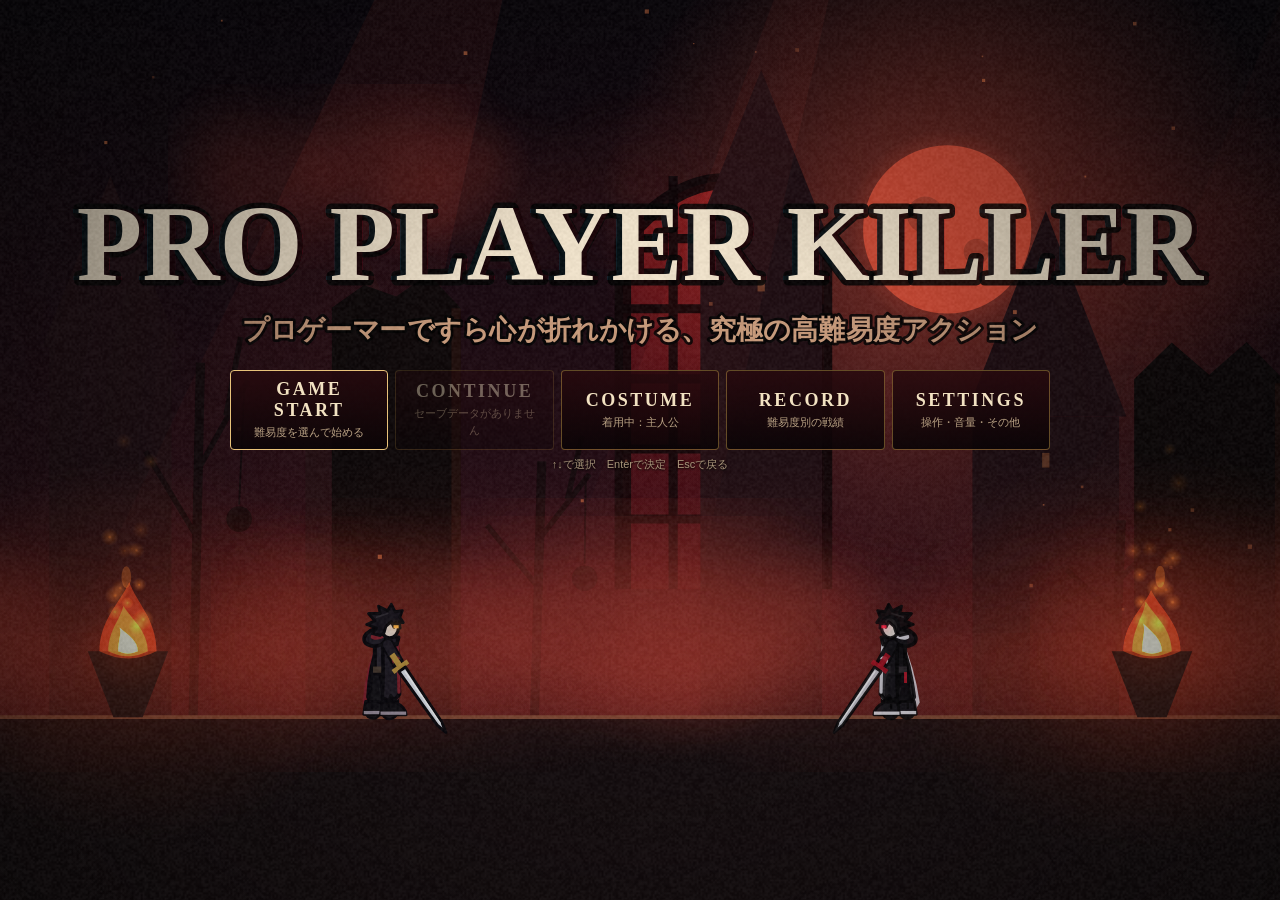
==== commit 2bd06592: "ゲームを更新しています" ====
--- a/games/pro-player-killer/index.html
+++ b/games/pro-player-killer/index.html
@@ -905,15 +905,15 @@
 /* result: 'hit' | 'parried' | 'dodged' | 'inv' */
 function hurtPlayer(s){
   const p=player;if(G.mode!=='play'||locked())return'inv';if(p.st==='super'||p.st==='down'||!(s.dmg>0))return'inv';
-  if(p.st==='dodge'&&p.t<=DODGE_IF){
+  if(p.st==='dodge'&&p.t<=dWin()){
     if(!p.dodgeCounted){p.dodgeCounted=true;if(SKN.cur==='mirror')p.mirQ=1;G.stats.dodge++;sfx('pdodge');slowmo(320,.3);p.justT=45;p.sg=Math.min(100,(p.sg||0)+15);for(let i=1;i<=4;i++)p.after.push({x:pcx()-p.ddir*i*10,y:p.y+p.h,face:p.face,st:'dodge',t:6,walk:p.walk,life:22+i*3,perfect:1});
       ring(pcx(),pcy(),6,72,16,'140,255,210',3,{chroma:1});sparks(pcx(),pcy(),12,0,6.28,6,'160,255,220',{g:0,len:2});flare(pcx(),pcy(),52,'120,255,200',10);bigText(pcx(),p.y-22,'見切り','#9fffc8',20);
       p.after.push({x:pcx(),y:p.y+p.h,face:p.face,st:'dodge',t:p.t,walk:p.walk,life:26,perfect:1})}
     return'dodged'}
   const toward=(s.x-pcx())*p.face>=-12;
-  if(s.parry&&p.st==='parry'&&p.t<=PARRY_WIN&&toward){parrySuccess(s);return'parried'}
+  if(s.parry&&p.st==='parry'&&p.t<=pWin()&&toward){parrySuccess(s);return'parried'}
   if(p.inv>0)return'inv';
-  {const D=DF();p.hp-=s.dmg+(D.dmgAll?1:(D.dmgHeavy&&(s.dmg>=2||s.heavy)?1:0))}G.stats.hits++;p.inv=60;endCombo();p.st=(s.dmg>=2||s.heavy)?'down':'hurt';p.t=0;p.bind=0;p.landed=0;p.dash=false;
+  {const D=DF();p.hp-=s.dmg+(D.dmgAll?1:(D.dmgHeavy&&(s.dmg>=2||s.heavy)?1:0))+(G.diff===2&&world.bossOn&&(s.dmg>=2||s.heavy)?1:0)}G.stats.hits++;p.inv=60;endCombo();p.st=(s.dmg>=2||s.heavy)?'down':'hurt';p.t=0;p.bind=0;p.landed=0;p.dash=false;
   const dir=pcx()<s.x?-1:1;p.vx=dir*(p.st==='down'?6:5);p.vy=p.st==='down'?-6.5:-5;
   const big=s.dmg>1;hitstop(big?10:7);shake(big?14:10);kick(dir*6,2);flash('200,0,0',.22);G.hurtV=1;sfx('hurt');
   sparks(pcx(),pcy(),18,dir>0?0:Math.PI,1.6,10,'255,60,50',{len:2.4});cut(pcx(),pcy(),dir>0?-.5:.5,48,'255,90,80',12);flare(pcx(),pcy(),50,'255,40,40',10);part(pcx(),pcy(),12,'#a01020',5,30,2.4,.2);
@@ -1289,14 +1289,15 @@
   parried(){this.st='stun';this.t=0;this.queue=[];this.cur=null;this.vx=-this.face*2;fxText(this.x+this.w/2,this.y-20,'STAGGER','#ffd27a',20)}
   draw(){
     const x=this.x+this.w/2,y=this.y+this.h,f=this.fl>0;
-    if(!REFL)drawTrail(this.trail,'255,60,40');
+    if(!REFL)drawTrail(this.trail,['255,60,40','255,30,30','255,20,10'][G.diff|0]);
     if(!REFL&&this.hp<this.max*.5&&!this.dead)aura(this.x+this.w/2,this.y+this.h,150,'255,30,30',.7);
     if(this.st==='jump'){const a=.25+.35*Math.sin(frame*.4)**2;ctx.fillStyle=`rgba(255,30,20,${a})`;ctx.beginPath();ctx.ellipse(this.tx,GY+2,112,12,0,0,7);ctx.fill();
       ctx.strokeStyle='rgba(255,60,40,.8)';ctx.lineWidth=2;ctx.stroke()}
     ctx.save();ctx.translate(x,y);ctx.scale(this.face,1);ctx.lineCap='round';ctx.lineJoin='round';
-    const C=f?{ln:'#fff',coat:'#f2f2f2',coat2:'#e8e8e8',lin:'#ffd0d0',belt:'#ddd',buck:'#fff',iron:'#fff',iron2:'#eee',pants:'#eee',boot:'#ddd',chain:'#fff',eye:'#f00',glove:'#eee'}
-      :{ln:'#050305',coat:'#131014',coat2:'#1c171d',lin:'#92101e',belt:'#4a3a30',buck:'#a4a4ae',iron:'#34323a',iron2:'#5e5c66',pants:'#120f13',boot:'#0b090b',chain:'#76747e',eye:'#ff2030',glove:'#2a272e'};
+    const C=this.v9tint?EXE_GH:f?{ln:'#fff',coat:'#f2f2f2',coat2:'#e8e8e8',lin:'#ffd0d0',belt:'#ddd',buck:'#fff',iron:'#fff',iron2:'#eee',pants:'#eee',boot:'#ddd',chain:'#fff',eye:'#f00',glove:'#eee'}
+      :EXE_PAL[G.diff|0];
     const stun=this.st==='stun',mv=this.st==='idle'&&Math.abs(this.vx)>.1,wv=Math.sin(frame*.08)*3,fl=mv?6:2;
+    const TR=this.v9tint?0:G.diff|0;if((G.diff|0)===2)ctx.scale(1.1,1.1);exeBackX(this,TR,C);
     // back cloak
     ctx.save();ctx.translate(0,stun?10:0);ctx.rotate(stun?.35:0);
     ctx.fillStyle=C.lin;ctx.beginPath();ctx.moveTo(-14,-100);ctx.quadraticCurveTo(-30-fl,-60,-38-fl+wv,-6);tatter(-38-fl+wv,-6,8,-4,7,9,31);ctx.lineTo(12,-96);ctx.closePath();ctx.fill();
@@ -1319,6 +1320,7 @@
     ctx.fillStyle=C.belt;ctx.fillRect(-24,-60,47,8);ctx.strokeStyle=C.ln;ctx.lineWidth=1.5;ctx.strokeRect(-24,-60,47,8);
     ctx.fillStyle=C.buck;ctx.fillRect(4,-61.5,9,11);ctx.fillStyle=C.ln;ctx.fillRect(6.5,-58.5,4,5);
     ctx.fillStyle=C.chain;for(let i=0;i<9;i++){const t=i/8,cx2=lerp(-22,16,t),cy2=-50+Math.sin(t*Math.PI)*16+Math.sin(frame*.06)*1.5;ctx.beginPath();ctx.ellipse(cx2,cy2,3,2,t*2,0,7);ctx.fill()}
+    exeTorsoX(this,TR,C);
     // shoulder mantle
     ctx.fillStyle=C.lin;ctx.beginPath();ctx.moveTo(-28,-98);ctx.lineTo(-33,-74);tatter(-33,-74,27,-76,6,7,71);ctx.lineTo(24,-100);ctx.closePath();ctx.fill();
     ctx.fillStyle=C.coat;ctx.strokeStyle=C.ln;ctx.lineWidth=2.4;ctx.beginPath();ctx.moveTo(-27,-99);ctx.lineTo(-31,-78);tatter(-31,-78,26,-80,6,7,73);ctx.lineTo(23,-101);ctx.closePath();ctx.fill();ctx.stroke();
@@ -1328,7 +1330,7 @@
     ctx.fillStyle=C.iron2;ctx.fillRect(-12,-127,28,3);ctx.fillRect(3,-127,2.4,25);
     ctx.fillStyle='#000';ctx.fillRect(-2,-119,18,4.2);
     ctx.fillStyle=C.eye;ctx.shadowColor=C.eye;ctx.shadowBlur=12;ctx.fillRect(6,-118.4,3.6,2.6);ctx.fillRect(12,-118.4,3,2.6);ctx.shadowBlur=0;
-    ctx.fillStyle='#000';for(let r=0;r<2;r++)for(let c=0;c<3;c++)ctx.fillRect(7+c*3,-110+r*3.4,1.6,1.6);
+    ctx.fillStyle='#000';for(let r=0;r<2;r++)for(let c=0;c<3;c++)ctx.fillRect(7+c*3,-110+r*3.4,1.6,1.6);exeHelmX(this,TR,C);
     // arm + axe
     let a=-2.3,ext=0;const c=this.cur,tt=this.t;
     if(this.st==='wind'&&c){const k=clamp(tt/Math.min(c.wt,26),0,1);
@@ -1348,12 +1350,13 @@
     ctx.fillStyle=C.glove;ctx.strokeStyle=C.ln;ctx.lineWidth=2;ctx.fillRect(-6,-7,12,14);ctx.strokeRect(-6,-7,12,14);
     ctx.strokeStyle=C.ln;ctx.lineWidth=8;ctx.beginPath();ctx.moveTo(-22,0);ctx.lineTo(100,0);ctx.stroke();ctx.strokeStyle='#3a2a20';ctx.lineWidth=5;ctx.stroke();
     ctx.strokeStyle=C.chain;ctx.lineWidth=1.4;for(let i=-16;i<20;i+=5){ctx.beginPath();ctx.moveTo(i,-3);ctx.lineTo(i+3,3);ctx.stroke()}
+    if(TR){const sc=1+.14*TR;ctx.translate(78,0);ctx.scale(sc,sc);ctx.translate(-78,0)}
     ctx.fillStyle=C.iron2;ctx.strokeStyle=C.ln;ctx.lineWidth=2.6;
     ctx.beginPath();ctx.moveTo(78,-7);ctx.lineTo(90,-44);ctx.lineTo(118,-36);ctx.lineTo(128,6);ctx.lineTo(106,56);ctx.lineTo(90,12);ctx.lineTo(78,8);ctx.closePath();ctx.fill();ctx.stroke();
     ctx.fillStyle='rgba(0,0,0,.25)';ctx.beginPath();ctx.moveTo(90,-30);ctx.lineTo(112,-26);ctx.lineTo(118,6);ctx.lineTo(102,40);ctx.lineTo(92,10);ctx.closePath();ctx.fill();
     ctx.strokeStyle=f?'#fff':'rgba(235,235,245,.85)';ctx.lineWidth=1.8;ctx.beginPath();ctx.moveTo(119,-34);ctx.lineTo(127,6);ctx.lineTo(106,53);ctx.stroke();
-    ctx.fillStyle='rgba(120,8,14,.7)';ctx.beginPath();ctx.moveTo(110,20);ctx.lineTo(120,12);ctx.lineTo(112,34);ctx.fill();ctx.beginPath();ctx.arc(104,-6,4,0,7);ctx.fill();
-    ctx.restore();ctx.restore();
+    ctx.fillStyle='rgba(120,8,14,.7)';ctx.beginPath();ctx.moveTo(110,20);ctx.lineTo(120,12);ctx.lineTo(112,34);ctx.fill();ctx.beginPath();ctx.arc(104,-6,4,0,7);ctx.fill();exeAxeX(this,TR,C,f);
+    ctx.restore();exeFrontX(this,TR,C);ctx.restore();
     if(stun)stars(0,-148);
     ctx.restore();
   }
@@ -1385,14 +1388,14 @@
     if(this.superCD>0)this.superCD--;
     switch(this.st){
     case'barrage':this.y+=(hoverY-this.y)*.05;if(this.t===this.wt-12)glint(this.cx()+this.face*16,this.y+36,false);
-      if(this.t>=this.wt&&(this.t-this.wt)%8===0&&this.shots<6){this.shots++;const cx=this.cx()+this.face*16,cy=this.y+36,a=Math.atan2(pcy()-cy,pcx()-cx)+(this.shots%2?.5:-.5),v=3.3*sp;flare(cx,cy,34,'220,180,255',8);
+      if(this.t>=this.wt&&(this.t-this.wt)%8===0&&this.shots<((this.ph||1)>=3?9:6)){this.shots++;const cx=this.cx()+this.face*16,cy=this.y+36,a=Math.atan2(pcy()-cy,pcx()-cx)+(this.shots%2?.5:-.5),v=3.3*sp;flare(cx,cy,34,'220,180,255',8);
         world.projs.push(proj(cx,cy,Math.cos(a)*v,Math.sin(a)*v,{k:'orb',home:1,r:7,owner:this,life:260,cause:'魔女の追尾霊弾',tip:'追尾する霊弾は引きつけてからパリィで弾け'}));sfx('shoot')}
       if(this.t>=this.wt+70)this.next();break;
     case'circle':this.y+=(hoverY-this.y)*.05;if(this.t===this.wt-10)glint(this.cx(),this.y+30,true);
       if(this.t===this.wt){const px=pcx();[-130,0,130].forEach((o,i)=>haz({kind:'circle',x:clamp(px+o,world.arenaX+50,world.arenaEnd-50)-50,w:100,delay:36+i*12,act:10,dmg:2,h:200,rgb:'190,110,255',cause:'魔女の魔法陣',tip:'足元の魔法陣は時間差で炸裂する。光が満ちる前に出ろ'}));sfx('bell')}
       if(this.t>=this.wt+40)this.next();break;
     case'meteor':this.y+=(hoverY-this.y)*.05;if(this.t===this.wt-10)glint(this.cx(),this.y+10,true);
-      if(this.t===this.wt){const px=pcx();for(let i=0;i<5;i++)haz({kind:'meteor',x:clamp(px+(i-2)*70+rnd(-16,16),world.arenaX+30,world.arenaEnd-30)-26,w:52,delay:40+i*9,act:8,dmg:1,rgb:'210,160,255',cause:'魔女の星降り',tip:'空から降る光は地面の印に落ちる。印の間を抜けろ'});sfx('bell')}
+      if(this.t===this.wt){const px=pcx();for(let i=0,n=(this.ph||1)>=2?7:5;i<n;i++)haz({kind:'meteor',x:clamp(px+(i-2)*70+rnd(-16,16),world.arenaX+30,world.arenaEnd-30)-26,w:52,delay:40+i*9,act:8,dmg:1,rgb:'210,160,255',cause:'魔女の星降り',tip:'空から降る光は地面の印に落ちる。印の間を抜けろ'});sfx('bell')}
       if(this.t>=this.wt+60)this.next();break;
     case'portal':this.y+=(hoverY-this.y)*.05;
       if(this.t===this.wt){const py=GY-30,me=this;for(const d of[-1,1]){const x=clamp(pcx()+d*240,world.arenaX+30,world.arenaEnd-30);haz({kind:'portal',x:x-20,w:40,py,delay:34,act:1,dmg:0,linger:6,onFire:h=>{const cx=h.x+20;for(const o of[0,14]){const a=Math.atan2(pcy()-(py-o),pcx()-cx);world.projs.push(proj(cx,py-o,Math.cos(a)*4.2,Math.sin(a)*4.2,{k:'orb',r:7,owner:me,life:200,cause:'魔女の空間門',tip:'紫の門から霊弾が飛び出す。門の向きを見てパリィせよ'}))}flare(cx,py,60,'200,140,255',12);sfx('shoot')}})}}
@@ -1405,7 +1408,7 @@
       this.x+=(hx-this.w/2-this.x)*.03;this.y+=(hoverY-this.y)*.06;if(--this.cd<=0)this.choose();break}
     case'orbs':this.y+=(hoverY-this.y)*.05;
       if(this.t===this.wt-12)glint(this.cx()+this.face*16,this.y+36,false);
-      if(this.t>=this.wt&&(this.t-this.wt)%9===0&&this.shots<3){this.shots++;const cx=this.cx()+this.face*16,cy=this.y+36;let tx=pcx(),ty=pcy();
+      if(this.t>=this.wt&&(this.t-this.wt)%9===0&&this.shots<((this.ph||1)>=3?5:3)){this.shots++;const cx=this.cx()+this.face*16,cy=this.y+36;let tx=pcx(),ty=pcy();
         if(G.mut.predict)tx+=player.vx*18;const a=Math.atan2(ty-cy,tx-cx)+(this.shots-2)*.14,v=4.6*sp;
         flare(cx,cy,40,'220,200,255',10);world.projs.push(proj(cx,cy,Math.cos(a)*v,Math.sin(a)*v,{k:'orb',r:8,owner:this,life:300,cause:'魔女の霊弾',tip:'白い霊弾はパリィで跳ね返すと魔女に大ダメージ'}));sfx('shoot')}
       if(this.t>=this.wt+40)this.next();break;
@@ -1444,18 +1447,20 @@
     if(this.st==='super'&&!REFL)mcDraw(this.cx(),this.y+40,84,'190,120,255',1,false);
     if(floating){ctx.fillStyle='rgba(180,120,255,.14)';ctx.beginPath();ctx.ellipse(x,GY+2,30,6,0,0,7);ctx.fill()}
     ctx.save();ctx.translate(x,y);ctx.scale(this.face,1);ctx.lineCap='round';ctx.lineJoin='round';
-    const C=f?{ln:'#fff',robe:'#f2f2f2',robe2:'#e6e6e6',lin:'#fff',lin2:'#eee',belt:'#ddd',buck:'#fff',chain:'#fff',bell:'#fff',bell2:'#fff',hair:'#fff',skin:'#fff',eye:'#f0f',hat:'#eee',band:'#ddd',boot:'#ddd'}
-      :{ln:'#06030a',robe:'#1b1026',robe2:'#2a1a3c',lin:'#d6d2de',lin2:'#8e86a0',belt:'#34283a',buck:'#aaa2b4',chain:'#807a8c',bell:'#8a8496',bell2:'#d0ccd8',hair:'#d2d2dc',hair2:'#9a9aaa',skin:'#ece4e8',eye:'#c49cff',hat:'#100a16',band:'#2c1c38',boot:'#0c0810'};
+    const C=this.v9tint?WITCH_GH:f?{ln:'#fff',robe:'#f2f2f2',robe2:'#e6e6e6',lin:'#fff',lin2:'#eee',belt:'#ddd',buck:'#fff',chain:'#fff',bell:'#fff',bell2:'#fff',hair:'#fff',skin:'#fff',eye:'#f0f',hat:'#eee',band:'#ddd',boot:'#ddd'}
+      :WITCH_PAL[G.diff|0];
     const wv=Math.sin(frame*.09)*4,sw=Math.sin(frame*.07);
     // back cape
     ctx.fillStyle=C.lin2;ctx.beginPath();ctx.moveTo(-6,-74);ctx.quadraticCurveTo(-26,-50,-34+wv,-4);tatter(-34+wv,-4,0,-2,6,8,11);ctx.closePath();ctx.fill();
     ctx.fillStyle=C.robe2;ctx.strokeStyle=C.ln;ctx.lineWidth=2.2;ctx.beginPath();ctx.moveTo(-5,-75);ctx.quadraticCurveTo(-23,-50,-30+wv,-8);tatter(-30+wv,-8,0,-6,6,8,13);ctx.closePath();ctx.fill();ctx.stroke();
+    if(!this.v9tint)witchBackX(this,C);
     // boots
     for(const i of[-1,1]){ctx.fillStyle=C.boot;ctx.strokeStyle=C.ln;ctx.lineWidth=1.6;ctx.beginPath();ctx.moveTo(i*5-3,-12);ctx.lineTo(i*5+3,-12);ctx.lineTo(i*5+3,-3);ctx.lineTo(i*5+8,-1);ctx.lineTo(i*5+8,1);ctx.lineTo(i*5-3,1);ctx.closePath();ctx.fill();ctx.stroke()}
     // robe
     ctx.fillStyle=C.robe;ctx.strokeStyle=C.ln;ctx.lineWidth=2.2;ctx.beginPath();ctx.moveTo(-9,-72);ctx.lineTo(-20,-10);tatter(-20,-10,19,-9,6,8,17);ctx.lineTo(10,-72);ctx.closePath();ctx.fill();ctx.stroke();
     ctx.fillStyle=C.lin;ctx.beginPath();ctx.moveTo(2,-50);ctx.lineTo(7,-50);ctx.lineTo(13,-12);tatter(13,-12,3,-10,2,7,19);ctx.closePath();ctx.fill();
     ctx.fillStyle=C.lin2;ctx.beginPath();ctx.moveTo(-6,-50);ctx.lineTo(-2,-50);ctx.lineTo(-4,-14);tatter(-4,-14,-12,-12,2,6,23);ctx.closePath();ctx.fill();
+    if(!this.v9tint)witchDressX(this,C);
     // belt + bells on chains
     ctx.fillStyle=C.belt;ctx.fillRect(-11,-54,22,5);ctx.fillStyle=C.buck;ctx.fillRect(-2,-55,6,7);ctx.fillStyle=C.ln;ctx.fillRect(0,-53,2,3);
     const hb=(bx,by,len,ph,s)=>{const ex=bx+Math.sin(frame*.08+ph)*4,ey=by+len;ctx.strokeStyle=C.chain;ctx.lineWidth=1.2;ctx.setLineDash([2,1.5]);ctx.beginPath();ctx.moveTo(bx,by);ctx.quadraticCurveTo(bx-2,by+len*.6,ex,ey);ctx.stroke();ctx.setLineDash([]);
@@ -1467,19 +1472,20 @@
     ctx.fillStyle=C.robe;ctx.beginPath();ctx.moveTo(-6,-80);ctx.lineTo(9,-80);ctx.lineTo(10,-73);ctx.lineTo(-7,-73);ctx.closePath();ctx.fill();ctx.stroke();
     ctx.strokeStyle=C.chain;ctx.lineWidth=1.2;ctx.beginPath();ctx.moveTo(-6,-72);ctx.quadraticCurveTo(2,-62,9,-72);ctx.stroke();
         ctx.fillStyle=C.robe2;ctx.strokeStyle=C.ln;ctx.beginPath();ctx.moveTo(-12,-77);ctx.lineTo(-17,-64);tatter(-17,-64,13,-64,4,5,31);ctx.lineTo(12,-78);ctx.closePath();ctx.fill();ctx.stroke();
+    if(!this.v9tint)witchCollarX(this,C);
     // head
     ctx.fillStyle=C.hair2||C.hair;ctx.beginPath();ctx.moveTo(-7,-86);ctx.lineTo(-10,-72);ctx.lineTo(-4,-76);ctx.lineTo(-2,-84);ctx.closePath();ctx.fill();
     ctx.fillStyle=C.skin;ctx.strokeStyle=C.ln;ctx.lineWidth=1.8;ctx.beginPath();ctx.ellipse(3,-83,6,7,.05,0,7);ctx.fill();ctx.stroke();
     ctx.fillStyle=C.hair;ctx.beginPath();ctx.moveTo(-7,-87);ctx.lineTo(-9,-76);ctx.lineTo(-5,-79);ctx.lineTo(-4,-84);ctx.lineTo(2,-86);ctx.lineTo(4,-82.5);ctx.lineTo(6,-86);ctx.lineTo(8,-82);ctx.lineTo(10,-86);ctx.lineTo(10.5,-78);ctx.lineTo(12,-82);ctx.lineTo(11,-90);ctx.lineTo(-6,-91);ctx.closePath();ctx.fill();ctx.stroke();
     ctx.fillStyle=C.eye;ctx.shadowColor=C.eye;ctx.shadowBlur=6;ctx.fillRect(5,-83.5,3,1.6);ctx.shadowBlur=0;
     // hat
-    ctx.save();ctx.translate(2,-90);ctx.rotate(-.08+sw*.02);
+    ctx.save();ctx.translate(2,-90);ctx.rotate(-.08+sw*.02);{const s=[1,1.2,1.42][G.diff|0];ctx.scale(s,s)}
     ctx.fillStyle=C.hat;ctx.strokeStyle=C.ln;ctx.lineWidth=2;ctx.beginPath();ctx.ellipse(0,0,36,6.5,0,0,7);ctx.fill();ctx.stroke();
     ctx.beginPath();ctx.moveTo(-13,-1);ctx.quadraticCurveTo(-8,-22,-2,-32);ctx.quadraticCurveTo(-10,-38,-20,-36+sw*2);ctx.quadraticCurveTo(-6,-46,6,-30);ctx.quadraticCurveTo(12,-14,14,-1);ctx.closePath();ctx.fill();ctx.stroke();
     ctx.fillStyle=C.band;ctx.beginPath();ctx.moveTo(-13,-2);ctx.quadraticCurveTo(0,-8,14,-2);ctx.lineTo(13,-7);ctx.quadraticCurveTo(0,-12,-12,-7);ctx.closePath();ctx.fill();
     ctx.fillStyle=C.bell2;ctx.beginPath();ctx.arc(2,-6,2.6,0,7);ctx.fill();ctx.fillStyle=C.ln;ctx.fillRect(1,-6.6,.9,.9);ctx.fillRect(2.6,-6.6,.9,.9);
     ctx.strokeStyle=C.chain;ctx.lineWidth=1.1;ctx.setLineDash([2,1.5]);ctx.beginPath();ctx.moveTo(-12,-6);ctx.quadraticCurveTo(-24,4,-34,0);ctx.moveTo(12,-6);ctx.quadraticCurveTo(22,6,33,1);ctx.stroke();ctx.setLineDash([]);
-    ctx.restore();
+    if(!this.v9tint)witchHatX(this,C);ctx.restore();
     hb(-30,-88,12,.5,.8);hb(33,-90,10,2.2,.8);
     // arm + great bell
     let a=.9;if(this.st==='orbs'||this.st==='barrage')a=-.2;else if(this.st==='toll'||this.st==='circle'||this.st==='meteor'||this.st==='portal'||this.st==='super')a=-1.45;else if(this.st==='palm')a=this.t>=this.pwt?0:-1.2;else if(this.st==='blades')a=-1.5;
@@ -1489,7 +1495,7 @@
     const tollGlow=this.st==='toll'&&this.t<this.wt;
     ctx.strokeStyle=C.chain;ctx.lineWidth=1.4;ctx.setLineDash([2,1.5]);ctx.beginPath();ctx.moveTo(hx,hy);ctx.lineTo(hx+2,hy+12);ctx.stroke();ctx.setLineDash([]);
     ctx.fillStyle=C.bell;ctx.strokeStyle=C.ln;ctx.lineWidth=2;ctx.beginPath();ctx.moveTo(hx-5,hy+12);ctx.quadraticCurveTo(hx+2,hy+8,hx+9,hy+12);ctx.quadraticCurveTo(hx+11,hy+20,hx+15,hy+29);ctx.lineTo(hx-11,hy+29);ctx.quadraticCurveTo(hx-7,hy+20,hx-5,hy+12);ctx.closePath();ctx.fill();ctx.stroke();
-    ctx.fillStyle=C.bell2;ctx.fillRect(hx-6,hy+16,2,10);ctx.fillStyle=C.ln;ctx.beginPath();ctx.arc(hx+2,hy+31,2.4,0,7);ctx.fill();
+    ctx.fillStyle=C.bell2;ctx.fillRect(hx-6,hy+16,2,10);ctx.fillStyle=C.ln;ctx.beginPath();ctx.arc(hx+2,hy+31,2.4,0,7);ctx.fill();if(!this.v9tint)witchBellX(this,C,hx,hy);
     if(tollGlow){ctx.fillStyle=`rgba(255,40,40,${.3+.5*Math.sin(frame*.5)**2})`;ctx.beginPath();ctx.arc(hx+2,hy+22,20,0,7);ctx.fill()}
     if(this.st==='orbs'&&this.t<this.wt){ctx.fillStyle='rgba(230,240,255,.8)';ctx.shadowColor='#fff';ctx.shadowBlur=16;ctx.beginPath();ctx.arc(hx+6,hy,4+this.t/this.wt*6,0,7);ctx.fill();ctx.shadowBlur=0}
     ctx.restore();
@@ -1604,9 +1610,9 @@
   draw(){
     for(const a of this.after)drawKnight({x:a.x,y:a.y,face:a.face,st:'dodge',t:a.t,walk:a.walk,vx:0,ground:true,pal:PAL.proGhost,alpha:a.life/16*.5});
     const st=this.st==='wind'||this.st==='act'||this.st==='rec'?'boss':this.st;
-    const o={x:this.x+12,y:this.y+this.h,face:this.face,st,t:this.t,walk:this.walk,vx:this.vx,ground:this.onGround,pal:this.fl>0?PAL.flash:this.final?PAL.final:PAL.pro,alpha:this.appear,cur:this.cur,bst:this.st};
+    const o={x:this.x+12,y:this.y+this.h,face:this.face,st,t:this.t,walk:this.walk,vx:this.vx,ground:this.onGround,pal:this.v9tint?PAL.proGhost:this.fl>0?PAL.flash:proPal(this),bx:this.v9tint?null:proBx(),alpha:this.appear,cur:this.cur,bst:this.st};
     if(this.st==='warp')o.alpha=this.appear*Math.max(.06,1-this.t/10);if(this.st==='ranbu'&&!REFL)aura(o.x,o.y,70,'255,20,60',1);
-    o.trail=REFL?null:this.trail;o.trailOn=this.st==='act'||(this.st==='rec'&&this.t<4);if(!REFL)drawTrail(this.trail,this.final?'255,30,60':'255,140,160');
+    o.trail=REFL?null:this.trail;o.trailOn=this.st==='act'||(this.st==='rec'&&this.t<4);if(!REFL)drawTrail(this.trail,G.diff||this.final?'255,30,60':'255,140,160');
     if(this.final)darkAura(o.x,o.y,this.face,this.appear);
     if(Math.random()<.08||this.final&&Math.random()<.22||G.intro>0&&Math.random()<.35){ctx.save();ctx.globalCompositeOperation='lighter';
       drawKnight(Object.assign({},o,{x:o.x+3,pal:PAL.chromaR,alpha:.35*this.appear,trail:null}));drawKnight(Object.assign({},o,{x:o.x-3,pal:PAL.chromaB,alpha:.35*this.appear,trail:null}));ctx.restore()}
@@ -1688,7 +1694,7 @@
 /* ---------------- FLOW ---------------- */
 function resetRun(){Object.assign(G,{stage:0,deaths:0,stageDeaths:0,time:0,stats:{parry:0,dodge:0,hits:0,ctr:0},hab:{attack:0,dodge:0,parry:0,jump:0,comboSum:0,comboN:0,mvs:{}},
   shift:[],shiftT:0,cp:0,hs:0,slow:0,shake:0,flash:0,intro:0,clearT:0,sawIntro:[],rec:[],paused:false,rank:null,kills:0,savedTime:0,brks:0,newRec:false,score:0})}
-function placePlayer(){G.bellT=0;G.dq=[];G.wb=[];G.kyo=null;G.clT=0;G.ph=[];G.iatsu=0;G.skCd=[0,0];player=newPlayer(G.cp?world.arenaX-160:70);cam.x=clamp(player.x-VW*.35,0,1e9);cam.px=undefined;cam.z=1;cam.kx=cam.ky=cam.zp=0;fx.length=0;G.distort=0;G.impact=null;G.hurtV=0}
+function placePlayer(){G.bellT=0;G.ai=null;G.dq=[];G.wb=[];G.kyo=null;G.clT=0;G.ph=[];G.iatsu=0;G.skCd=[0,0];player=newPlayer(G.cp?world.arenaX-160:70);cam.x=clamp(player.x-VW*.35,0,1e9);cam.px=undefined;cam.z=1;cam.kx=cam.ky=cam.zp=0;fx.length=0;G.distort=0;G.impact=null;G.hurtV=0}
 function startGame(dv){resetRun();G.diff=[0,1,2].includes(dv)?dv:0;G.mut=computeMut();buildStage();placePlayer();G.mode='play';G.banner=200;clearBuf();playMusic('stage')}
 function respawn(){
   for(const k of['attack','dodge','parry','jump'])G.hab[k]*=.75;
@@ -1707,7 +1713,7 @@
   const w=world;w.bossOn=true;G.cp=1;
   w.solids.push({x:w.arenaX-40,y:GY-640,w:40,h:640,wall:1,gate:1});
   const bx=w.arenaX+Math.min(w.arenaEnd-w.arenaX-120,Math.max(520,(w.arenaEnd-w.arenaX)*.66));
-  w.boss=G.stage===0?new Exe(bx):G.stage===1?new Witch(bx):new Pro(bx);{const B=w.boss;B.max=Math.round(B.max*DF().bossHp);B.hp=B.max;B.gd=0;B.brk=0;B.hold=0}
+  w.boss=G.stage===0?new Exe(bx):G.stage===1?new Witch(bx):new Pro(bx);{const B=w.boss;B.max=Math.round(B.max*DF().bossHp);B.hp=B.max;B.gd=0;B.brk=0;B.hold=0;B.ph=1;G.phTxt=null;if(G.diff)B.sub=B.sub+'　◆ '+DF().name}
   G.banner=0;const first=!G.sawIntro[G.stage];G.sawIntro[G.stage]=true;G.intro=G.introMax=first?170:70;G.introKind='boss';sfx('boss');shake(6);
   playMusic(G.stage===0?'exe':G.stage===1?'witch':'pro');if(G.stage===2){G.distort=36;sfx('mirror')}
   player.vx=0;if(player.st==='atk'||player.st==='dodge'){player.st='n';player.t=0}
@@ -1727,7 +1733,7 @@
   world.enemies=world.enemies.filter(e=>!e.dead);
   {const B=world.boss;if(!skip&&B&&!B.dead&&!(B.brk>0)&&!(B.hold>0)&&!(inKyo(B)&&(frame&1)))B.update()}
   {const B=world.boss;if(B&&!B.dead){if(B.chip===undefined)B.chip=B.hp;if(B.chipDelay>0)B.chipDelay--;else if(B.chip>B.hp)B.chip=Math.max(B.hp,B.chip-B.max*.008);if(B.barShake>0){B.barShake*=.85;if(B.barShake<.3)B.barShake=0}
-    if(!B.p2&&B.hp<=B.max*.5&&!G.intro){B.p2=true;bossPhase(B)}}}
+    phaseCheck(B)}}
   envTick();if(!skip)updateHaz();updateCorpses();
   updateTerrain();if(G.mode!=='play')return;
   if(!skip)updateProjs();
@@ -2018,6 +2024,7 @@
   ctx.fillStyle=P.coatIn;ctx.beginPath();ctx.moveTo(-3,-43);ctx.quadraticCurveTo(-10-flow*.4,-28,-13-flow*1.1+wv,-8+lift);tatter(-13-flow*1.1+wv,-8+lift,3,-10,4,5,seed);ctx.lineTo(4,-30);ctx.closePath();ctx.fill();
   ctx.fillStyle=P.coat;ctx.strokeStyle=P.ln;ctx.lineWidth=2;ctx.beginPath();ctx.moveTo(-2,-44);ctx.quadraticCurveTo(-8-flow*.4,-28,-10-flow*1.05+wv,-11+lift);tatter(-10-flow*1.05+wv,-11+lift,4,-12,4,5,seed);ctx.lineTo(5,-30);ctx.closePath();ctx.fill();ctx.stroke();
   }
+  if(o.bx)bxBack(o.bx,Q);
   ctx.restore();
   // --- legs: baggy pants + chunky boots
   for(const i of[-1,1]){
@@ -2048,6 +2055,7 @@
   ctx.fillStyle=P.coatIn;ctx.beginPath();ctx.ellipse(-3,-45,4.4,2.2,-.25,0,7);ctx.fill();
   ctx.fillStyle=P.coat;ctx.beginPath();ctx.moveTo(1,-45);ctx.lineTo(8,-44);ctx.lineTo(7,-40);ctx.lineTo(1,-41);ctx.closePath();ctx.fill();ctx.stroke();
   heroHead(P,flow);}
+  if(o.bx)bxUpper(o.bx,Q);
   // arm + sword
   const sp=swordPose(o),a=sp.a,ext=sp.ext;
   const shx=2,shy=-40,hx=shx+Math.cos(a)*10+ext,hy=shy+Math.sin(a)*10+(a>0?2:0);
@@ -2063,7 +2071,8 @@
   ctx.fillStyle=P.blade;ctx.strokeStyle=P.ln;ctx.lineWidth=1.6;ctx.beginPath();ctx.moveTo(4,-2.2);ctx.lineTo(40,-1.4);ctx.lineTo(46,0);ctx.lineTo(40,1.6);ctx.lineTo(4,2.2);ctx.closePath();ctx.fill();ctx.stroke();
   ctx.strokeStyle=P.edge;ctx.globalAlpha*=.7;ctx.lineWidth=.8;ctx.beginPath();ctx.moveTo(6,-.6);ctx.lineTo(40,-.4);ctx.stroke();
   }
-  ctx.restore();if(K)skFront(K,Q);
+  if(o.bx)bxWeapon(o.bx,Q);
+  ctx.restore();if(K)skFront(K,Q);if(o.bx)bxFront(o.bx,Q);
   ctx.restore();ctx.restore();
 }
 function drawPlayer(){
@@ -2105,7 +2114,7 @@
     if(q.k==='wave'){for(let i=0;i<3;i++){const h=(38+i*8)*(.8+.2*Math.sin(frame*.7+i*2)),w=14-i*3;ctx.fillStyle=`rgba(${i===2?'255,230,180':i===1?'255,140,60':'255,60,30'},${.55+i*.12})`;
         ctx.beginPath();ctx.moveTo(q.x-w-6,GY);ctx.quadraticCurveTo(q.x-2+Math.sin(frame*.9+i)*3,GY-h,q.x+w*.5+Math.sign(q.vx)*6,GY);ctx.fill()}
       ctx.globalAlpha=.6;ctx.drawImage(glowSpr('255,90,40'),q.x-42,GY-62,84,72);ctx.globalAlpha=1;continue}
-    const ang=Math.atan2(q.vy,q.vx),sp=Math.hypot(q.vx,q.vy),rgb=q.reflected?'255,210,120':q.k==='orb'?'200,160,255':q.k==='pierce'?'255,70,60':q.k==='giant'?'140,235,255':'190,235,255',tl=sp*(q.k==='orb'?4:q.k==='giant'?9:5);
+    const ang=Math.atan2(q.vy,q.vx),sp=Math.hypot(q.vx,q.vy),rgb=q.reflected?'255,210,120':q.k==='orb'?'200,160,255':q.k==='shard'?'255,90,130':q.k==='pierce'?'255,70,60':q.k==='giant'?'140,235,255':'190,235,255',tl=sp*(q.k==='orb'?4:q.k==='giant'?9:5);
     const g=ctx.createLinearGradient(q.x,q.y,q.x-Math.cos(ang)*tl,q.y-Math.sin(ang)*tl);g.addColorStop(0,`rgba(${rgb},.8)`);g.addColorStop(1,`rgba(${rgb},0)`);
     ctx.strokeStyle=g;ctx.lineWidth=q.k==='orb'?q.r*1.4:2.6;ctx.beginPath();ctx.moveTo(q.x,q.y);ctx.lineTo(q.x-Math.cos(ang)*tl,q.y-Math.sin(ang)*tl);ctx.stroke();
     const gr=q.k==='orb'?q.r*4:q.k==='giant'?70:22;ctx.drawImage(glowSpr(rgb),q.x-gr,q.y-gr,gr*2,gr*2)}
@@ -2160,10 +2169,11 @@
 }
 function drawBlades(){
   for(const b of world.blades){if(b.x<cam.x-60||b.x>cam.x+VW+60)continue;
-    if(b.st===1||b.st===2){const k=b.st===2?1:b.t/(b.summon?44:30);ctx.fillStyle=`rgba(0,0,0,${.3+.5*k})`;ctx.beginPath();ctx.ellipse(b.x,GY+2,10+18*k,4+2*k,0,0,7);ctx.fill();
+    if(b.st===1||b.st===2){const k=b.st===2?1:Math.max(0,b.t)/(b.summon?44:30);ctx.fillStyle=`rgba(0,0,0,${.3+.5*k})`;ctx.beginPath();ctx.ellipse(b.x,GY+2,10+18*k,4+2*k,0,0,7);ctx.fill();
       ctx.strokeStyle=`rgba(255,60,40,${k})`;ctx.lineWidth=1.5;ctx.stroke()}
     const top=-offY-40;ctx.strokeStyle='#4a4048';ctx.lineWidth=3;ctx.setLineDash([5,3]);ctx.beginPath();ctx.moveTo(b.x,top);ctx.lineTo(b.x,b.y-48);ctx.stroke();ctx.setLineDash([]);
     const sx=b.st===1?Math.sin(frame*2)*2:0;ctx.save();ctx.translate(b.x+sx,b.y);
+    if(b.bell){glowAt(0,-24,30,'190,110,255',.45);drawBell(0,-36,14,PAL.s_witch,true);ctx.restore();continue}
     ctx.fillStyle='#9a9aa4';ctx.strokeStyle='#100c10';ctx.lineWidth=2;ctx.beginPath();ctx.moveTo(-18,-48);ctx.lineTo(18,-48);ctx.lineTo(14,-14);ctx.quadraticCurveTo(0,4,-14,-14);ctx.closePath();ctx.fill();ctx.stroke();
     ctx.strokeStyle='rgba(255,255,255,.6)';ctx.lineWidth=1.2;ctx.beginPath();ctx.moveTo(-12,-12);ctx.quadraticCurveTo(0,2,12,-12);ctx.stroke();ctx.restore()}
 }
@@ -2320,7 +2330,7 @@
   txt(b.name,cx,cy+2,ns,'#f6eeee','center',FS,'900',6);ctx.restore();
   ctx.globalAlpha*=clamp(prog*2-.8,0,1);txt(b.sub,cx,cy+44,fit(b.sub,17,VW*.8,FS,'700'),b.acc,'center',FS,'700',3)}
 const PHASE_TXT=[['― 処刑人が怒り狂う ―','振りは速く、重くなった'],['― 弔鐘が鳴り止まない ―','背後からの瞬間移動に注意せよ'],['― あなたを完全に学習した ―','2.5秒前のあなたが襲いかかる']];
-function phaseCard(b,prog){const T=PHASE_TXT[b instanceof Exe?0:b instanceof Witch?1:2],rgb=hexRgb(b.acc),cy=VH*.7,R=eo(clamp(prog,0,1));
+function phaseCard(b,prog){const T=G.phTxt||PHASE_TXT[b instanceof Exe?0:b instanceof Witch?1:2],rgb=hexRgb(b.acc),cy=VH*.7,R=eo(clamp(prog,0,1));
   ctx.save();ctx.beginPath();ctx.rect(0,cy-80,VW*R,160);ctx.clip();brush(VW/2,cy+6,Math.min(VW*.96,560),76,rgb,33);ctx.restore();
   txt(T[0],VW/2,cy-4,fit(T[0],32,VW*.86,FS,'900'),b.acc,'center',FS,'900',5);txt(T[1],VW/2,cy+30,fit(T[1],15,VW*.8,FG,'700'),'#f4ecec','center',FG,'700',3)}
 function drawDead(){
@@ -2915,7 +2925,7 @@
 function bossDmg(e,d){if(!e||e.dead)return;const dd=d*(e.brk>0?1.5:1);
   if(e instanceof Pro&&!e.final)e.hp=Math.max(1,e.hp-dd);else e.hp-=dd;e.fl=6;e.barShake=10;e.chipDelay=28;if(e.hp<=0)bossDown(e)}
 function guardDmg(e,g){if(!e||!e.boss||e.dead||!DF().brk||e.brk>0)return;e.gd=(e.gd||0)+g;e.gdT=150;
-  if(e.gd>=100){e.gd=0;e.brk=DF().brk;G.brks=(G.brks||0)+1;const x=e.x+e.w/2,y=e.y+e.h*.4;e.fl=12;
+  if(e.gd>=gcap(e)){e.gd=0;e.brk=Math.round(DF().brk*((e.ph||1)>=3?.7:1)*Math.pow(.8,e.brkN||0));e.brkN=(e.brkN||0)+1;G.brks=(G.brks||0)+1;const x=e.x+e.w/2,y=e.y+e.h*.4;e.fl=12;
     bigText(x,e.y-20,'BREAK!','#ffd84a',36,'ガード崩壊');ring(x,y,10,220,30,'255,216,74',10,{chroma:1});rays(x,y,18,260,'255,220,120',30,.05);sparks(x,y,30,0,6.28,12,'255,230,150',{len:2.6});
     flash('255,220,120',.25);shake(14);hitstop(10);slowmo(500,.3);sfx('crit');sfx('parry')}}
 function stepBossState(){const b=world.boss;if(!b||b.dead)return;
@@ -3013,7 +3023,7 @@
       sparks(tx,ty,8,0,6.28,8,'235,225,245',{len:2});sfx('hit2');shake(4);dmgE(tg,just&&i===2?2:1,2,F,just?16:12)}})}}
 
 /* ---- per-step updates (called from stepPlay) ---- */
-function stepV7(){const p=player;
+function stepV7(){const p=player;stepAI();stepBossV8();
   for(let i=0;i<2;i++)if(G.skCd[i]>0)G.skCd[i]--;
   if(p.vanish>0)p.vanish--;
   for(let i=G.dq.length-1;i>=0;i--){const q=G.dq[i];if(--q.t<=0){G.dq.splice(i,1);try{q.fn()}catch(e){console.error(e)}}}
@@ -3064,7 +3074,7 @@
   const b=world.boss;if(D.brk&&world.bossOn&&b&&!b.dead&&G.intro<G.introMax-30){const bw=Math.min(520,VW*.46)*.5,x=(VW-bw)/2,y=T+22+16;
     ctx.fillStyle='rgba(0,0,0,.7)';ctx.fillRect(x-1,y-1,bw+2,6);
     if(b.brk>0){ctx.fillStyle=`rgba(255,216,74,${.6+.4*Math.sin(frame*.4)})`;ctx.fillRect(x,y,bw*(b.brk/D.brk),4);txt('BREAK',VW/2,y+16,11,'#ffd84a','center',FS,'900',3)}
-    else{ctx.fillStyle='#e8c27a';ctx.fillRect(x,y,bw*clamp((b.gd||0)/100,0,1),4);txt('GUARD',x-6,y+5,9,'rgba(232,194,122,.8)','right',FG,'700',2)}}}
+    else{ctx.fillStyle='#e8c27a';ctx.fillRect(x,y,bw*clamp((b.gd||0)/gcap(b),0,1),4);txt('GUARD',x-6,y+5,9,'rgba(232,194,122,.8)','right',FG,'700',2)}}}
 
 /* ---- touch skill buttons ---- */
 let skBtnKey='';
@@ -3085,6 +3095,407 @@
       <div>CLEAR TIME <b>${r.clear?fmtTime(r.time):'―'}</b></div><div>ENEMIES DEFEATED <b>${r.kills}</b></div><div>コスチューム <b>${SKINS[r.cos].name}</b></div><div class="dt">更新 ${fmtDate(r.date)}</div>`));
     box.appendChild(c)});
   p.appendChild(box);p.appendChild(mi('戻る',()=>popPanel(),{cls:'back'}));pushPanel(p,()=>popPanel());dragScroll(box)}
+
+/* ================= v8: BOSS OVERHAUL (phases / adaptive AI / new patterns) ================= */
+/* per-difficulty boss tuning. rec = recovery multiplier, wt = wind-up multiplier (min 12f so the glint is always readable),
+   ai = how strongly bosses read the player, ph = extra speed per phase (1..4) */
+const BT=[{rec:.8,wt:.95,ai:.55,ph:[1,1.05,1.12,1.2]},{rec:.62,wt:.9,ai:.8,ph:[1,1.08,1.16,1.28]},{rec:.46,wt:.84,ai:1,ph:[1,1.1,1.22,1.36]}];
+const BTi=()=>BT[G.diff|0]||BT[0];
+const pWin=()=>G.diff===2&&world&&world.bossOn?8:PARRY_WIN,dWin=()=>G.diff===2&&world&&world.bossOn?11:DODGE_IF;
+function tuneSpec(s){if(!s)return s;const T=BTi();if(s.wt<900)s.wt=Math.max(12,Math.round(s.wt*T.wt));if(s.realWt)s.realWt=Math.max(10,Math.round(s.realWt*T.wt));if(typeof s.rec==='number')s.rec=Math.max(3,Math.round(s.rec*T.rec));return s}
+
+/* ---- player behaviour tracker (decaying counts) ---- */
+function aiReset(){G.ai={ps:'n',g:true,atk:0,dodge:0,parry:0,jump:0,skill:0,far:0,near:0,lastSk:null,skRep:0,skT:-99,dT:-99,aT:-99,pT:-99,ddir:1}}
+function stepAI(){if(!G.ai)aiReset();const A=G.ai,p=player,k=.993;A.atk*=k;A.dodge*=k;A.parry*=k;A.jump*=k;A.skill*=k;A.far*=.995;A.near*=.995;
+  if(p.st!==A.ps){if(p.st==='atk'||p.st==='mv'||p.st==='charge'){A.atk++;A.aT=G.time}else if(p.st==='dodge'){A.dodge++;A.dT=G.time;A.ddir=Math.sign(p.vx)||p.face}
+    else if(p.st==='parry'){A.parry++;A.pT=G.time}else if(p.st==='skill'&&p.sk){A.skill++;A.skT=G.time;if(p.sk.id===A.lastSk)A.skRep++;else{A.skRep=1;A.lastSk=p.sk.id}}A.ps=p.st}
+  if(A.g&&!p.onGround&&p.vy<0)A.jump++;A.g=p.onGround;
+  const b=world.boss;if(b&&!b.dead&&world.bossOn){const d=Math.abs(pcx()-(b.x+b.w/2));if(d>260)A.far+=.02;else if(d<140)A.near+=.02}}
+const aiFlags=()=>{const A=G.ai||{};return{spam:A.atk>3,dodgy:A.dodge>2.2,parr:A.parry>2.2,jumpy:A.jump>1.6,far:A.far>.8,near:A.near>.8}};
+/* the boss reacts when the same skill is spammed: probability grows with each repeat */
+const skillReact=dist=>{const A=G.ai;return A&&A.skT===G.time&&dist<280&&Math.random()<Math.min(.8,(.1+.18*(A.skRep-1))*BTi().ai)};
+
+/* ---- phases ---- */
+const PH_TXT={exe:[0,0,['第二段階 ― 激昂','斧が止まらない。連撃と突進に備えよ'],['第三段階 ― 本気','断罪の鎖と大地崩しが解禁される'],['最終段階 ― 処刑執行','すべての処刑術を連ねて追い詰めてくる']],
+  witch:[0,0,['第二段階 ― 共鳴','鐘の雨と時間差の魔法陣が逃げ道を塞ぐ'],['第三段階 ― 魔鐘解放','音波の連鎖と鐘の檻。止まれば終わる'],['最終段階 ― 終焉のレクイエム','大量の鐘と魔力が同時に降り注ぐ']],
+  pro:[0,0,['第二段階 ― 覚醒','写し身はあなたの癖と装備を真似る'],0,['最終段階 ― 深淵','本体と鏡像が連携し、全能力を解放する']]};
+const bkey=b=>b instanceof Exe?'exe':b instanceof Witch?'witch':'pro';
+function phaseOf(b){const r=b.hp/b.max;if(b instanceof Pro)return b.final?(r<=.15?4:3):(r<=.7?2:1);return r<=.2?4:r<=.45?3:r<=.7?2:1}
+function phaseCheck(B){if(G.intro||B.dead)return;if(!B.ph)B.ph=1;const ph=phaseOf(B);if(ph<=B.ph)return;B.ph=ph;
+  const T=PH_TXT[bkey(B)][ph];if(!T)return;G.phTxt=T;B.p2=true;bossPhase(B);B.queue=[];
+  if(B instanceof Exe){if(B.st!=='jump'){B.st='idle';B.t=0;B.cur=null;B.cd=24}}
+  else if(B instanceof Witch){if(!['rest','stun','descend'].includes(B.st)){B.st='float';B.t=0;B.cd=26}}
+  else{B.st='n';B.t=0;B.cur=null;B.cd=18;B.bcLeft=0}
+  B.fl=10;sfx('roar')}
+function v8Aura(b){if(REFL||b.dead)return;const x=b.x+b.w/2,y=b.y+b.h,ph=b.ph||1,R=b.w*1.6+50;
+  if(G.diff===1)aura(x,y,R,'255,130,40',.3+ph*.07);
+  else if(G.diff===2){aura(x,y,R+16,'210,0,30',.5+ph*.1);if(!G.paused&&frame%4===0)addFx({k:'p',x:x+rnd(-b.w*.6,b.w*.6),y:y-rnd(0,b.h),vx:rnd(-.3,.3),vy:-rnd(.8,1.8),life:30,col:'',s:2.4,g:-.01,glow:Math.random()<.5?'200,0,30':'40,0,8'})}
+  if(ph>=4)aura(x,y,R+30,hexRgb(b.acc),.35+.25*Math.sin(frame*.15))}
+function wrapBoss(C,key,pre,post,mapSt){const u0=C.prototype.update,d0=C.prototype.draw,n0=C.prototype.next;
+  C.prototype.update=function(){if(G.intro>0||this.dead){u0.call(this);return}if(!this.ph)this.ph=1;
+    if(this.st==='stun'&&this.stunEnd&&this.t>=this.stunEnd){this.stunEnd=0;this.t=0;if(this instanceof Exe){this.st='idle';this.cd=12}else if(this instanceof Witch){this.st='float';this.cd=20}else{this.st='n';this.cd=8}}
+    if(pre(this))return;const m0=G.mut.spd;G.mut.spd=m0*BTi().ph[this.ph-1];try{u0.call(this)}finally{G.mut.spd=m0}post(this)};
+  C.prototype.next=function(){n0.call(this);if(this.cd>0&&!this.cur)this.cd=Math.max(2,Math.round(this.cd*BTi().rec))};
+  C.prototype.draw=function(){v8Aura(this);const c=this.cur,st=this.st,ms=mapSt&&mapSt[st];let k0;if(c&&c.pose){k0=c.k;c.k=c.pose}if(ms)this.st=ms;
+    try{d0.call(this)}finally{if(k0!==undefined)c.k=k0;this.st=st}}}
+
+/* ================= THE EXECUTIONER ================= */
+{const sp0=Exe.prototype.spec,wf0=Exe.prototype.windFx,af0=Exe.prototype.actFx;
+Exe.prototype.spec=function(k){const r=v=>Math.max(8,Math.round(v/G.mut.spd));let s;
+  if(k==='rush')s={k:'rush',pose:'thrust',fake:false,wt:r(26),act:22,rec:r(40),parry:false,dmg:2,heavy:1,box:b=>front(b,-10,96,10,b.h),
+    during:b=>{b.vx=b.face*10.5*Math.min(1.5,G.mut.spd);if(b.t%3===0)dust(b.x+b.w/2,GY,1,'110,92,84',12,2,.3)},cause:'処刑人の突進',tip:'赤い線の上を一直線に突っ込んでくる。跳ぶか回避の無敵で抜けろ'};
+  else if(k==='quake')s={k:'quake',pose:'super',wt:r(40),act:2,rec:r(48),parry:false,dmg:0,heavy:1,onAct:b=>exeQuake(b),cause:'処刑人の大地崩し'};
+  else s=sp0.call(this,k);return tuneSpec(s)};
+Exe.prototype.windFx=function(s){const c=this.x+this.w/2,F=this.face;
+  if(s.k==='rush'){zone({x:F>0?c:c-560,w:560,dur:s.wt,rgb:'255,40,40'});fxText(c,this.y-20,'突進','#ff8a7a',16)}
+  else if(s.k==='quake'){zone({x:c,r:420,dur:s.wt,rgb:'255,50,30'});fxText(c,this.y-20,'大地崩し','#ff8a7a',16)}else wf0.call(this,s)};
+Exe.prototype.actFx=function(s){const c=this.x+this.w/2,F=this.face;if(s.k==='rush'){speedLines(c,this.y+60,F,10,'255,120,100',22);sfx('roar')}else if(s.k==='quake'){groundSlam(c,1.6);rays(c,GY-20,14,240,'255,60,40',26,.06)}else af0.call(this,s)}}
+function exeQuake(b){const c=b.x+b.w/2,ph=b.ph||1,L=world.arenaX+10,R=world.arenaEnd-10,n=ph>=4?9:7;shake(12);sfx('crit');
+  const T='衝撃は中心から外へ、本気以降は外から中心へも返ってくる。波に合わせて跳ぶか回避で抜けろ';
+  for(const d of[-1,1])for(let i=1;i<=n;i++){const x=c+d*(40+i*58);if(x>L&&x<R)haz({kind:'spike',x:x-26,w:52,delay:6+i*4,act:6,dmg:2,heavy:1,rgb:'255,80,40',h:84,cause:'処刑人の大地崩し',tip:T})}
+  if(ph>=3)for(const d of[-1,1])for(let i=1;i<=n;i++){const x=c+d*(40+(n+1-i)*58);if(x>L&&x<R)haz({kind:'spike',x:x-26,w:52,delay:50+i*4,act:6,dmg:2,heavy:1,rgb:'255,40,30',h:84,cause:'処刑人の大地崩し・返し',tip:T})}}
+Exe.prototype.storm=function(ph){const sh=(s,f)=>{s.wt=Math.max(14,Math.round(s.wt*f));s.rec=4;s.delayed=false;return s};
+  const L=[sh(this.spec('chop'),.7),sh(this.spec('sweep'),.7),sh(this.spec('upper'),.75)];if(ph>=3)L.push(sh(this.spec('spin'),.8));else L.push(sh(this.spec('chop'),.7));
+  L[L.length-1].rec=this.spec('chop').rec;bigText(this.x+this.w/2,this.y-30,`${L.length}連斬`,'#ff8a7a',16);return L};
+Exe.prototype.followUp=function(k,ph){const m={chop:Math.random()<.5?'sweep':'rush',sweep:'chop',thrust:'upper',upper:'chop',rush:'chop',wave:'rush',bind:'chop',spin:'rush'};
+  const s=this.spec(m[k]||'chop');s.wt=Math.max(14,Math.round(s.wt*.75));s.delayed=false;return s};
+Exe.prototype.startHop=function(nx){this.st='hop';this.t=0;this.vy=-8;this.vx=-this.face*6.5;this.hopNext=nx;this.cur=null;this.queue=[];sfx('jump');dust(this.x+this.w/2,GY,3,'110,92,84',12,2,.3)};
+Exe.prototype.startExec=function(){cutin('処刑人 最終処刑','連続処刑','#e8283a');const f=(s,w,r)=>{s.wt=Math.max(14,Math.round(s.wt*w));s.rec=r;s.delayed=false;return s};
+  this.start([f(this.spec('bind'),1,6),f(this.spec('chop'),.6,4),f(this.spec('chop'),.6,4),f(this.spec('sweep'),.75,4),f(this.spec('rush'),.8,6),f(this.spec('quake'),.8,8),this.spec('super')])};
+Exe.prototype.choose=function(){const p=player,F=aiFlags(),T=BTi(),ai=T.ai,ph=this.ph||1,dist=Math.abs(pcx()-(this.x+this.w/2)),W=[],add=(k,w)=>{if(w>0)W.push([k,w])};
+  if(ph>=4&&(this.execCD||0)<=0){this.execCD=Math.round(1000*T.rec);this.startExec();return}
+  if(ph>=3&&(this.superCD||0)<=0){this.superCD=Math.round(1100*T.rec);const ch=this.spec('chop');ch.wt=Math.max(14,Math.round(22/G.mut.spd));ch.delayed=false;this.start(ph>=4?[this.spec('super'),ch,this.spec('rush')]:[this.spec('super'),ch]);return}
+  if(dist<190){add('chop',3);add('sweep',2+(F.parr?4*ai:0));add('feint',1+(F.parr?3*ai:0));add('upper',(F.jumpy?5*ai:.5)+(p.onGround?0:3));add('storm',ph>=2?1.5+ph*.7:0);
+    add('spin',ph>=2?1.2+(F.spam?2*ai:0):.5);add('bind',.7+(F.dodgy?1.5*ai:0));add('dchop',F.dodgy?3*ai:.4);add('hop',ph>=2&&F.spam?2.5*ai:0)}
+  else{add('walk',F.far?.4:1.6);add('rush',(1.2+(F.far?3*ai:0))*(ph>=2?1.5:1));add('slam',ph>=2?2.4:.8);add('wave',1.4+(ph>=3?1:0));add('quake',ph>=3?2.2:ph>=2?.9:0);add('bind',1)}
+  const k=pickW(W);
+  if(k==='walk'){this.cd=Math.round(14*T.rec);return}if(k==='slam'){this.startSlam();return}if(k==='hop'){this.startHop('rush');return}
+  if(k==='storm'){this.start(this.storm(ph));return}
+  if(k==='dchop'){const s=this.spec('chop');s.wt+=Math.round(rnd(18,34));s.delayed=true;s.cause='処刑人の遅延振り下ろし';s.tip='回避を読んで「溜め」てくる。白い閃光を待ってからパリィ';this.start([s]);return}
+  const s=this.spec(k),L=[s];if(k!=='feint'&&ph>=2&&Math.random()<.2+ph*.12){s.rec=Math.min(s.rec,8);L.push(this.followUp(k,ph))}this.start(L)};
+wrapBoss(Exe,'exe',b=>{
+  if(b.st==='hop'){b.t++;if(b.fl>0)b.fl--;b.face=pcx()>b.x+b.w/2?1:-1;b.vx*=.97;moveBody(b,G.mut.grav);b.x=clamp(b.x,world.arenaX+4,world.arenaEnd-b.w-4);
+    if(b.t>6&&b.onGround){b.st='idle';b.t=0;b.start([b.spec(b.hopNext||'rush')])}return true}
+  if(b.st==='idle'){const d=Math.abs(pcx()-(b.x+b.w/2)),A=G.ai,ai=BTi().ai;
+    if(skillReact(d)){b.startHop('rush');fxText(b.x+b.w/2,b.y-20,'見切り','#ffb08a',16);return true}
+    if(A&&A.atk>3&&d<150&&b.cd<=14&&player.st==='atk'&&Math.random()<.04*ai){const s=b.spec('sweep');s.wt=Math.max(14,Math.round(s.wt*.6));b.start([s]);return true}}
+  return false},
+ b=>{b.x=clamp(b.x,world.arenaX+4,world.arenaEnd-b.w-4);if(b.execCD>0)b.execCD--},{hop:'idle'});
+
+/* ================= THE BELL WITCH ================= */
+function bellRain(gx,stag,n0){const L=world.arenaX+30,R=world.arenaEnd-30;let i=0;
+  for(let x=L;x<=R;x+=64){if(Math.abs(x-gx)<56)continue;world.blades.push({x,y0:GY-330,y:GY-330,st:1,t:-(i++)*stag,v:0,summon:true,cool:0,bell:true})}
+  ring(gx,GY,6,50,30,'140,255,180',3,{flat:1});sfx('bell')}
+function rowCircles(fromLeft,gx,base,step,tip){const L=world.arenaX+50,R=world.arenaEnd-50,xs=[];for(let x=L;x<=R;x+=100)xs.push(x);if(!fromLeft)xs.reverse();
+  xs.forEach((x,i)=>{if(Math.abs(x-gx)<60)return;haz({kind:'circle',x:x-50,w:100,delay:base+i*step,act:8,dmg:2,h:200,rgb:'190,110,255',cause:'魔女の時間差魔法陣',tip})});sfx('bell')}
+const safeGap=()=>clamp(pcx()+(Math.random()<.5?-1:1)*rnd(50,140),world.arenaX+60,world.arenaEnd-60);
+function witchRings(b,n,iv){for(let i=0;i<n;i++)G.dq.push({t:1+i*iv,fn:()=>{if(b.dead||!world.bossOn)return;world.rings.push({x:b.cx(),y:b.y+40,r:16,v:5*G.mut.spd*BTi().ph[(b.ph||1)-1],hit:false});sfx('bell');shake(5);flare(b.cx(),b.y+40,100,'255,60,60',16)}})}
+Witch.prototype.choose=function(){const ph=this.ph||1,F=aiFlags(),T=BTi(),ai=T.ai,W=[],add=(k,w)=>{if(w>0)W.push([k,w])};
+  if(ph>=4&&(this.reqCD||0)<=0){this.reqCD=Math.round(1000*T.rec);this.st='requiem';this.t=0;cutin('鐘の魔女 終焉','終焉のレクイエム','#b88cff');return}
+  if(ph>=3&&(this.superCD||0)<=0){this.superCD=Math.round(1200*T.rec);this.st='super';this.t=0;this.wt=Math.round(70*T.wt);cutin('鐘の魔女 必殺','終焉の鐘','#b88cff');return}
+  add('orbs',2.5+(F.dodgy?0:1));add('toll',1.5+(F.parr?3*ai:0));add('blades',ph<2?2:0);add('barrage',1.6);add('circle',1.4+(F.jumpy?2*ai:0));add('meteor',1.1+(F.far?2*ai:0));add('portal',ph>=2?1.4:.5);
+  if(ph>=2){add('bellrain',2.4+ph*.4);add('delayrow',(G.diff||ph>=3)?1.6+(F.dodgy?2*ai:0):0);add('blink',(G.diff?2:1.2)+(F.near?2*ai:0));add('cage',1.4+(F.far?1.5*ai:0))}
+  if(ph>=3){add('sonic',2.2);add('combo2',2)}
+  const k=pickW(W),sp=G.mut.spd,wt=v=>Math.max(14,Math.round(v/sp*T.wt));this.t=0;this.k=k;this.after2=null;
+  switch(k){case'orbs':this.st='orbs';this.wt=wt(32);this.shots=0;break;case'toll':this.st='toll';this.wt=wt(44);this.rings=ph>=2?2:1;break;
+    case'blades':this.st='blades';this.wt=wt(28);break;case'barrage':this.st='barrage';this.wt=wt(30);this.shots=0;break;case'circle':this.st='circle';this.wt=wt(28);break;
+    case'meteor':this.st='meteor';this.wt=wt(30);break;case'portal':this.st='portal';this.wt=wt(24);break;
+    case'bellrain':this.st='bellrain';this.wt=wt(26);break;case'delayrow':this.st='delayrow';this.wt=wt(24);break;case'cage':this.st='cage';this.wt=wt(24);break;
+    case'sonic':this.st='sonic';this.wt=wt(34);break;case'combo2':this.st='cage';this.wt=wt(20);this.after2=Math.random()<.5?'orbs':'sonic';break;
+    default:this.st='blink';this.mx=clamp(pcx()-player.face*96,world.arenaX+30,world.arenaEnd-30);this.wt=wt(30)}};
+function witchAfter(b,lim){if(b.t<lim)return;if(b.after2){const a=b.after2;b.after2=null;b.st=a;b.t=0;b.wt=14;b.shots=0;b.rings=1}else b.next()}
+wrapBoss(Witch,'witch',b=>{const hoverY=GY-b.h-150+Math.sin(frame*.04)*14,ph=b.ph||1,T=BTi();
+  const own=['bellrain','delayrow','cage','sonic','requiem'];
+  if(own.includes(b.st)){b.t++;if(b.fl>0)b.fl--;b.face=pcx()>b.cx()?1:-1;if(b.superCD>0)b.superCD--;if(b.reqCD>0)b.reqCD--;
+    if(b.st!=='requiem')b.y+=(hoverY-b.y)*.05;
+    if(b.st==='bellrain'){if(b.t===Math.max(1,b.wt-12))glint(b.cx(),b.y+10,true);
+      if(b.t===b.wt){bellRain(safeGap(),[4,3,2][G.diff|0]);if(ph>=4||G.diff===2&&ph>=3)G.dq.push({t:62,fn:()=>{if(!b.dead&&world.bossOn)bellRain(safeGap(),2)}})}
+      witchAfter(b,b.wt+(ph>=4||G.diff===2&&ph>=3?130:80))}
+    else if(b.st==='delayrow'){if(b.t===Math.max(1,b.wt-12))glint(b.cx(),b.y+10,true);
+      if(b.t===b.wt){const fl=pcx()>(world.arenaX+world.arenaEnd)/2,T2='光の列が時間差で迫る。抜け道（光らない場所）へ入るか、回避の無敵で列を抜けろ';rowCircles(!fl,safeGap(),30,G.diff===2?5:6,T2);if(ph>=3)G.dq.push({t:70,fn:()=>{if(!b.dead&&world.bossOn)rowCircles(fl,safeGap(),26,5,T2)}})}
+      witchAfter(b,b.wt+(ph>=3?140:80))}
+    else if(b.st==='cage'){if(b.t===Math.max(1,b.wt-12))glint(b.cx(),b.y+10,true);
+      if(b.t===b.wt){const px=pcx(),T3='左右の光の壁が逃げ道を塞ぐ。足元の魔法陣から内側へ離れろ（壁は回避の無敵で抜けられる）';
+        for(const d of[-1,1])haz({kind:'pillar',x:clamp(px+d*170,world.arenaX+20,world.arenaEnd-20)-20,w:40,delay:24,act:80,dmg:1,h:320,rgb:'190,110,255',cause:'魔女の鐘の檻',tip:T3});
+        haz({kind:'circle',x:px-50,w:100,delay:56,act:10,dmg:2,h:220,rgb:'230,140,255',cause:'魔女の鐘の檻',tip:T3});if(ph>=3)haz({kind:'circle',x:px-50,w:100,delay:86,act:10,dmg:2,h:220,rgb:'230,140,255',cause:'魔女の鐘の檻',tip:T3});sfx('bell')}
+      witchAfter(b,b.wt+(ph>=3?96:70))}
+    else if(b.st==='sonic'){if(b.t===Math.max(1,b.wt-14))glint(b.cx(),b.y+10,true);
+      if(b.t===b.wt)witchRings(b,(ph>=4?4:3)-(G.diff?0:1),[34,28,24][G.diff|0]);witchAfter(b,b.wt+(ph>=4?140:110))}
+    else if(b.st==='requiem'){const tx=(world.arenaX+world.arenaEnd)/2;b.x+=(tx-b.w/2-b.x)*.05;b.y+=(GY-b.h-210-b.y)*.05;if(b.t%3===0)petals(b.cx(),b.y+50,1,'200,150,255');
+      if(b.t===30)bellRain(safeGap(),2);if(b.t===92)witchRings(b,2,30);if(b.t===150)rowCircles(pcx()<tx,safeGap(),30,5,'終焉のレクイエム：光の列の抜け道を探せ');
+      if(b.t===200){for(let i=0;i<6;i++)G.dq.push({t:i*7,fn:()=>{if(b.dead)return;const cx=b.cx(),cy=b.y+36,a=Math.atan2(pcy()-cy,pcx()-cx)+(i%2?.5:-.5),v=3.4*G.mut.spd;
+        world.projs.push(proj(cx,cy,Math.cos(a)*v,Math.sin(a)*v,{k:'orb',home:1,r:7,owner:b,life:260,cause:'終焉のレクイエム',tip:'追尾霊弾はパリィで弾き返せ'}));sfx('shoot')}})}
+      if(b.t>=270){b.st='descend';b.t=0}}
+    b.x=clamp(b.x,world.arenaX+4,world.arenaEnd-b.w-4);return true}
+  if((b.st==='float'||b.st==='rest')&&skillReact(Math.abs(pcx()-b.cx()))){const nx=pcx()<(world.arenaX+world.arenaEnd)/2?world.arenaEnd-80:world.arenaX+80;
+    petals(b.cx(),b.y+40,10,'200,170,255');ring(b.cx(),b.y+40,6,70,14,'200,150,255',3);b.x=nx-b.w/2;b.y=hoverY;b.st='float';b.t=0;b.cd=Math.round(16*T.rec);sfx('mirror');fxText(b.cx(),b.y-20,'見切り','#d8b0ff',16);return true}
+  return false},
+ b=>{if(G.diff&&b.st==='rest'&&b.t>=Math.round((b.hp<b.max*.5?110:140)*BTi().rec)){b.st='float';b.t=0;b.cd=Math.round(20*BTi().rec)}if(b.reqCD>0)b.reqCD--;
+   if(G.diff&&b.st==='rest'&&(b.ph||1)>=3&&b.palmUsed&&b.t===60)b.palmUsed=false},
+ {bellrain:'blades',delayrow:'circle',cage:'circle',sonic:'toll',requiem:'super'});
+
+/* ================= THE DARK MIRROR (PRO PLAYER) ================= */
+{const sp0=Pro.prototype.spec,h0=Pro.prototype.hurt;Pro.prototype.spec=function(k){return tuneSpec(sp0.call(this,k))};
+ Pro.prototype.hurt=function(d,dir){if(this.st==='bwarp')return'miss';if(!this.final){const ex=this.st==='stun'?1:0;if(this.hp-ex<=1){this.fl=6;return'hit'}d=Math.min(d,this.hp-1-ex)}const r=h0.call(this,d,dir);if(!this.final&&!this.dead&&this.hp<1)this.hp=1;return r}}
+Pro.prototype.doMimic=function(){const K=SKN.cur,c=this.x+12;
+  if(K==='exe'){bigText(c,this.y-26,'模倣：処刑の一撃','#ff8a7a',16);const s=this.spec('break');s.cause='模倣・処刑の一撃';s.tip='あなたの装備を真似た地裂撃。赤い閃光＝回避';
+    s.onAct=b=>{for(const d of[-1,1])for(let i=1;i<=4;i++)haz({kind:'spike',x:b.x+12+d*(30+i*52)-24,w:48,delay:4+i*4,act:6,dmg:1,rgb:'255,60,80',h:70,cause:'模倣・処刑の一撃',tip:'波に合わせて跳ぶか回避で抜けろ'})};this.queue=[];this.begin(s)}
+  else if(K==='witch'){bigText(c,this.y-26,'模倣：呪鐘共鳴','#d8a8ff',16);const px=pcx();[-110,0,110].forEach((o,i)=>haz({kind:'circle',x:clamp(px+o,world.arenaX+50,world.arenaEnd-50)-50,w:100,delay:30+i*10,act:8,dmg:1,h:200,rgb:'255,60,110',cause:'模倣・呪鐘共鳴',tip:'足元の陣は時間差。光が満ちる前に出ろ'}));this.cd=Math.round(30*BTi().rec)}
+  else if(K==='mirror'){bigText(c,this.y-26,'模倣：影渡り','#ff8aa8',16);this.bcLeft=2;this.st='bwarp';this.t=0}
+  else{bigText(c,this.y-26,'模倣：パリィ','#9ec4ff',16);this.startParry()}};
+Pro.prototype.choose=function(){const ph=this.ph||1,F=aiFlags(),T=BTi(),ai=T.ai,h=habit(),fin=this.final,W=[],add=(k,w)=>{if(w>0)W.push([k,w])};
+  if(ph>=4&&(this.abyCD||0)<=0){this.abyCD=Math.round(900*T.rec);this.st='abyss';this.t=0;cutin('闇の鏡像 深淵','深淵の鏡像','#ff2a4a');return}
+  add('combo',3);add('break',1+(F.parr?4*ai:h.parry*8));add('feint',(F.parr?3*ai:h.parry>.18?2.2:.6)+(ph>=2?1:0));add('flurry',fin?2.2:ph>=2?1:.4);add('warp',.7);add('phantom',ph>=2?1.2:.3);
+  const mv=G.hab.mvs||{};if((mv.heavy||0)>1)add('pheavy',1.6);
+  add('bchain',ph>=2?1.8+(ph>=3?1.2:0):0);add('mirrors',ph>=2?1.4+(ph>=3?1.2:0):0);add('shards',ph>=3?2.6:0);add('mimic',ph>=2?1.2:0);add('delay',F.dodgy?3*ai:.3);
+  const k=pickW(W),sp=G.mut.spd;
+  switch(k){
+    case'combo':{const n=clamp(Math.round(h.combo)+(fin?1:0)+(ph>=2?1:0),1,4),list=[];
+      for(let i=0;i<n;i++){const s=this.spec('slash');if(i>0)s.wt=Math.max(8,s.wt-3);if(i%2===1){s.a0=1.9;s.a1=-1.5}s.rec=i===n-1?Math.round(24/sp*T.rec):5;list.push(s)}
+      this.queue=list.slice(1);this.begin(list[0]);fxText(this.x+12,this.y-14,n+'連','#ff9aa8',13);return}
+    case'feint':{const s=this.spec('slash');s.realWt=s.wt;s.wt=999;s.feintAt=Math.round(14/sp);this.queue=[];this.begin(s);return}
+    case'flurry':{const L=[];for(let i=0;i<(ph>=4?5:4);i++){const s=this.spec('fl');if(i%2){s.a0=1.9;s.a1=-1.5}L.push(s)}const z=this.spec('break');z.wt=Math.max(12,Math.round(14/sp));L.push(z);this.queue=L.slice(1);this.begin(L[0]);bigText(this.x+12,this.y-20,'連斬','#ff9aa8',14);return}
+    case'pheavy':this.attack('pheavy');return;
+    case'warp':this.st='warp';this.t=0;this.wx=clamp(pcx()-player.face*72-12,world.arenaX+20,world.arenaEnd-44);return;
+    case'phantom':this.st='phantom';this.t=0;return;
+    case'bchain':this.bcLeft=ph>=4?5:ph>=3?4:3;this.bcSide=-player.face;this.st='bwarp';this.t=0;return;
+    case'mirrors':this.st='mirrors';this.t=0;return;case'shards':this.st='shards';this.t=0;return;case'mimic':this.doMimic();return;
+    case'delay':{const s=this.spec('slash');s.wt+=Math.round(rnd(12,22));s.cause='写し身の遅延斬り';s.tip='回避の終わりを狩られている。回避直後に動かず、閃光を見極めろ';this.queue=[];this.begin(s);return}
+    default:this.attack('break')}};
+wrapBoss(Pro,'pro',b=>{const ph=b.ph||1,T=BTi(),own=['bwarp','mirrors','shards','abyss'];
+  if(b.st==='n'&&b.bcLeft>0){b.st='bwarp';b.t=0}
+  if(own.includes(b.st)){b.t++;if(b.fl>0)b.fl--;b.vx=0;for(let i=b.after.length-1;i>=0;i--)if(--b.after[i].life<=0)b.after.splice(i,1);if(b.abyCD>0)b.abyCD--;
+    if(b.st==='bwarp'){const W=[13,11,9][G.diff|0];if(b.t===1){b.bcSide=-(b.bcSide||player.face);b.wx=clamp(pcx()+b.bcSide*62-12,world.arenaX+20,world.arenaEnd-44);glint(b.wx+12,GY-40,false);sfx('mirror')}
+      if(b.t%2===0)conv(b.wx+12,GY-30,2,'255,60,90',60);
+      if(b.t>=W){b.x=b.wx;b.face=pcx()>b.x+12?1:-1;ring(b.x+12,b.y+27,6,70,14,'255,60,90',4,{chroma:1});const s=b.spec('quick');s.wt=Math.max(10,s.wt-2);if(b.bcLeft>1)s.rec=3;b.bcLeft=Math.max(0,(b.bcLeft||1)-1);b.queue=[];b.begin(s)}}
+    else if(b.st==='mirrors'){const n=ph>=4?4:ph>=3?3:2,gap=G.diff===2?12:16,px=pcx(),T4='複数の鏡像が時間差で突進する。破線の向きと順番を見てパリィか回避';
+      if(b.t===1){for(let i=0;i<n;i++){const d=i%2?-1:1;haz({kind:'clone',x:px-150,w:300,x0:px-d*280,x1:px+d*200,dir:d,by:GY-54,delay:28+i*gap,act:12,dmg:1,parry:true,cause:'鏡像の同時攻撃',tip:T4})}sfx('mirror');G.distort=20}
+      if(b.t>=40+n*gap){b.st='n';b.t=0;b.queue=[];b.begin(b.spec('quick'))}}
+    else if(b.st==='shards'){if(b.t===1){glint(b.x+12,b.y-10,true);bigText(b.x+12,b.y-26,'鏡片嵐','#ff8aa8',16)}
+      if(b.t===14){const L=world.arenaX+30,R=world.arenaEnd-30,g1=safeGap();let i=0;for(let x=L;x<=R;x+=62){if(Math.abs(x-g1)<50)continue;haz({kind:'meteor',x:x-24,w:48,delay:34+(i++)*2,act:8,dmg:1,rgb:'255,90,120',cause:'鏡片の雨',tip:'破片は地面の印に落ちる。印のない隙間へ入れ'})}sfx('mirror')}
+      if(b.t===70){const y0=pcy();for(const d of[-1,1]){const x=d>0?cam.x-10:cam.x+VW+10;for(const o of[0,-34])world.projs.push(proj(x,y0+o,d*6.6,0,{k:'shard',r:6,owner:b,life:220,parry:true,cause:'鏡片の挟撃',tip:'左右から挟む破片。片方をパリィで弾き、もう片方は跳ぶか回避'}))}sfx('shoot')}
+      if(b.t>=110){b.st='n';b.t=0;b.cd=Math.round(14*T.rec)}}
+    else if(b.st==='abyss'){if(b.t%3===0)part(b.x+12,b.y+30,2,'#ff2040',3,30,2.4,-.05);const px=pcx();
+      if(b.t===10)for(let i=0;i<4;i++){const d=i%2?-1:1;haz({kind:'clone',x:px-150,w:300,x0:px-d*300,x1:px+d*220,dir:d,by:GY-54,delay:30+i*16,act:12,dmg:1,parry:true,cause:'深淵の鏡像',tip:'左右交互に4体。破線の向きでパリィ方向を決めろ'})}
+      if(b.t===110){const L=world.arenaX+30,R=world.arenaEnd-30,g1=safeGap();let i=0;for(let x=L;x<=R;x+=62){if(Math.abs(x-g1)<50)continue;haz({kind:'meteor',x:x-24,w:48,delay:30+(i++)*2,act:8,dmg:1,rgb:'255,40,80',cause:'深淵の鏡片',tip:'印のない隙間へ'})}}
+      if(b.t===170)haz({kind:'pillar',x:px-50,w:100,delay:30,act:10,dmg:2,heavy:1,h:240,rgb:'255,30,60',cause:'深淵の柱',tip:'真下から。赤い印から出ろ'});
+      if(b.t>=215){b.st='n';b.t=0;b.bcLeft=3}}
+    moveBody(b,G.mut.grav);return true}
+  if(b.st==='n'){const d=Math.abs(pcx()-(b.x+12));if(skillReact(d)){if(Math.random()<.5){b.startDodge(pcx()>b.x+12?-1:1)}else{b.bcLeft=1;b.st='bwarp';b.t=0}fxText(b.x+12,b.y-20,'見切り','#ff9aa8',16);return true}}
+  return false},
+ b=>{if(b.final&&b.ghostCD>0&&(b.ph||1)>=4)b.ghostCD-=.5},{bwarp:'warp',mirrors:'phantom',shards:'phantom',abyss:'ranbu'});
+
+/* ---- anti counter-spam: shorter stagger, poise (RESIST), larger guard in later phases ---- */
+function gcap(b){return 100*(1+.5*(b.brkN||0))*[1,1.25,1.5][G.diff|0]*((b.ph||1)>=3?1.3:1)*((b.ph||1)>=4?1.2:1)}
+function wrapParried(C,base,resist,lims){const p0=C.prototype.parried;
+  C.prototype.parried=function(just){const T=G.diff|0,ph=this.ph||1;this.stg=(this.stg||0)+1;this.stgT=240;
+    const lim=(lims||[99,4,3])[T]-(ph>=4?1:0);
+    if(this.stg>=lim){this.stg=0;bigText(this.x+this.w/2,this.y-24,'RESIST','#ff6a5a',20);sfx('counter');resist(this);return}
+    p0.call(this,just);const f=[.9,.72,.55][T]*(ph>=3?.8:1);this.stunEnd=Math.round(base(this)*f)}}
+wrapParried(Exe,b=>b.hp<b.max*.5?66:82,b=>{b.st='idle';b.cur=null;b.queue=[];const s=b.spec('sweep');s.wt=Math.max(14,Math.round(s.wt*.6));b.start([s])});
+wrapParried(Witch,()=>90,b=>{b.st='sonic';b.t=0;b.wt=16;b.after2=null});
+wrapParried(Pro,b=>b.hp<b.max*.5?56:68,b=>{b.st='n';b.cur=null;b.queue=[];b.attack('break')},[99,3,2]);
+function stepBossV8(){const b=world.boss;if(!b||b.dead)return;if(b.stgT>0&&--b.stgT===0)b.stg=0;
+  if(b instanceof Pro&&!b.final&&!G.intro&&b.hp<=b.max*.36){b.brk=0;b.hold=0;b.stunEnd=0;b.transform()}}
+/* red (unparryable) variants grow with phase, difficulty and counter spam */
+const redChance=b=>{const F=aiFlags();return[0,.12,.25][G.diff|0]*((b.ph||1)>=3?1.6:1)+(F.parr?[.1,.25,.35][G.diff|0]:0)};
+{const sp1=Exe.prototype.spec;Exe.prototype.spec=function(k){const s=sp1.call(this,k);
+  if((k==='chop'||k==='upper')&&s.parry&&Math.random()<redChance(this)){s.parry=false;s.cause='処刑人の断罪斬り';s.tip='読まれている。赤い閃光の振り下ろしはパリィ不可。回避で抜けろ'}return s}}
+{const sp1=Pro.prototype.spec;Pro.prototype.spec=function(k){const s=sp1.call(this,k);
+  if(k==='slash'&&s.parry&&Math.random()<redChance(this)*.8){s.parry=false;s.dmg=Math.max(s.dmg,1);s.cause='写し身の崩し';s.tip='カウンター狙いを読まれた。赤い閃光は回避'}return s}}
+
+/* ================= v9: DIFFICULTY BOSS SKINS & EFFECTS ================= */
+const BTR=()=>G.diff|0;
+const monoPal=(base,col,ln)=>Object.fromEntries(Object.keys(base).map(k=>[k,k==='ln'?ln:col]));
+/* ---------- palettes (index 0 = original NORMAL design) ---------- */
+const EXE_PAL=[{ln:'#050305',coat:'#131014',coat2:'#1c171d',lin:'#92101e',belt:'#4a3a30',buck:'#a4a4ae',iron:'#34323a',iron2:'#5e5c66',pants:'#120f13',boot:'#0b090b',chain:'#76747e',eye:'#ff2030',glove:'#2a272e'},
+  {ln:'#040304',coat:'#0f0d12',coat2:'#18151b',lin:'#a8101e',belt:'#2a282e',buck:'#d0d0dc',iron:'#3e3e48',iron2:'#a6a6b4',pants:'#0d0b10',boot:'#1a181e',chain:'#9a98a6',eye:'#ff1818',glove:'#3c3c46'},
+  {ln:'#2a0306',coat:'#0c0608',coat2:'#160a0e',lin:'#d8121c',belt:'#24161a',buck:'#a83a40',iron:'#221a1e',iron2:'#8a4048',pants:'#0a0608',boot:'#140a0c',chain:'#7a2a30',eye:'#ff5010',glove:'#26181c'}];
+const WITCH_PAL=[{ln:'#06030a',robe:'#1b1026',robe2:'#2a1a3c',lin:'#d6d2de',lin2:'#8e86a0',belt:'#34283a',buck:'#aaa2b4',chain:'#807a8c',bell:'#8a8496',bell2:'#d0ccd8',hair:'#d2d2dc',hair2:'#9a9aaa',skin:'#ece4e8',eye:'#c49cff',hat:'#100a16',band:'#2c1c38',boot:'#0c0810'},
+  {ln:'#05020a',robe:'#160a22',robe2:'#26123c',lin:'#cabbe8',lin2:'#7a5aa8',belt:'#2a1a3a',buck:'#e0b860',chain:'#c0a060',bell:'#b8863a',bell2:'#ffe2a0',hair:'#e2deec',hair2:'#a8a2c0',skin:'#eee6ea',eye:'#d27cff',hat:'#0c0612',band:'#4e1a80',boot:'#0a0610'},
+  {ln:'#040108',robe:'#0e0618',robe2:'#1c0a32',lin:'#a07ad8',lin2:'#4c2a80',belt:'#1a0a2a',buck:'#f0c050',chain:'#d4a850',bell:'#a8782a',bell2:'#ffd890',hair:'#f0ecf8',hair2:'#b8aed0',skin:'#efe6ee',eye:'#ff5cff',hat:'#07030c',band:'#7a1ac0',boot:'#07030c'}];
+const EXE_GH=monoPal(EXE_PAL[0],'#ff2a1a','#701010'),WITCH_GH=monoPal(WITCH_PAL[0],'#a050ff','#3a1070');
+PAL.proH=Object.assign({},PAL.pro,{coat:'#0b070b',coatIn:'#c4142c',shirt:'#0a0609',pants:'#0c080c',boots:'#130a0e',sole:'#ff2444',strap:'#c4142c',eye:'#ff1020',red:'#ff2040',hilt:'#c01020',blade:'#ece4f2',glowx:1});
+PAL.proN=Object.assign({},PAL.pro,{ln:'#020102',coat:'#060306',coatIn:'#ff1030',shirt:'#080406',pants:'#080406',boots:'#0e0608',sole:'#ff1030',strap:'#8a0a1c',eye:'#ff2020',red:'#ff1030',hilt:'#300008',blade:'#ff4a6a',edge:'#ffe0e6',mask:true,glowx:2});
+PAL.finalH=Object.assign({},PAL.final,{coatIn:'#a80c22',glowx:1});
+PAL.finalN=Object.assign({},PAL.final,{ln:'#010001',coat:'#050204',coatIn:'#ff0c2c',blade:'#ff2040',sole:'#ff0c2c',glowx:2});
+function proPal(b){const T=BTR();return b.final?[PAL.final,PAL.finalH,PAL.finalN][T]:[PAL.pro,PAL.proH,PAL.proN][T]}
+const proBx=()=>[null,'H','N'][BTR()];
+const pulse=(s,o)=>.6+.4*Math.sin(frame*s+(o||0));
+function glowLine(pts,rgb,w,blur,a){a=a==null?1:a;ctx.save();ctx.beginPath();ctx.moveTo(pts[0],pts[1]);for(let i=2;i<pts.length;i+=2)ctx.lineTo(pts[i],pts[i+1]);
+  if(!REFL){ctx.globalCompositeOperation='lighter';ctx.strokeStyle=`rgba(${rgb},${a*.22})`;ctx.lineWidth=w+blur*.6;ctx.stroke();ctx.globalCompositeOperation='source-over'}ctx.strokeStyle=`rgba(${rgb},${a})`;ctx.lineWidth=w;ctx.stroke();ctx.restore()}
+function spk9(x0,y0,x1,y1,w,fill,ln,hi){const a=Math.atan2(y1-y0,x1-x0)+Math.PI/2,dx=Math.cos(a)*w,dy=Math.sin(a)*w;ctx.fillStyle=fill;ctx.strokeStyle=ln;ctx.lineWidth=2;ctx.beginPath();ctx.moveTo(x0-dx,y0-dy);ctx.lineTo(x1,y1);ctx.lineTo(x0+dx,y0+dy);ctx.closePath();ctx.fill();ctx.stroke();
+  if(hi){ctx.strokeStyle=hi;ctx.lineWidth=1;ctx.beginPath();ctx.moveTo(x0-dx*.4,y0-dy*.4);ctx.lineTo(lerp(x0,x1,.85),lerp(y0,y1,.85));ctx.stroke()}}
+function chainArc(cx,cy,rx,ry,n,rot,col,front){ctx.fillStyle=col;for(let i=0;i<n;i++){const a=rot+i/n*Math.PI*2,s=Math.sin(a);if(front?s<0:s>=0)continue;ctx.beginPath();ctx.ellipse(cx+Math.cos(a)*rx,cy+s*ry,3.2,2,a,0,7);ctx.fill()}}
+
+/* ================= EXECUTIONER parts (local frame: feet 0, faces +x) ================= */
+function exeBackX(b,T,C){if(!T)return;
+  if(T===2&&!REFL){ctx.save();ctx.globalCompositeOperation='lighter';ctx.globalAlpha=.85*pulse(.12);ctx.drawImage(glowSpr('255,30,10'),-95,-185,190,200);ctx.restore()}
+  const S=T===1?[[-14,-98,-42,-132,6],[-18,-86,-50,-100,5],[-16,-72,-40,-76,4]]:[[-12,-100,-40,-152,8],[-18,-94,-62,-128,7],[-20,-84,-70,-96,7],[-18,-72,-58,-70,6],[-8,-102,-12,-150,6]];
+  for(const[x0,y0,x1,y1,w]of S)spk9(x0,y0,x1,y1,w,C.iron,C.ln,C.iron2);
+  if(T===2){ctx.strokeStyle=C.chain;ctx.lineWidth=1.6;ctx.setLineDash([3,2]);ctx.beginPath();ctx.moveTo(-40,-150);ctx.quadraticCurveTo(-54,-110+Math.sin(frame*.07)*4,-68,-96);ctx.moveTo(-60,-126);ctx.quadraticCurveTo(-70,-90,-58,-70);ctx.stroke();ctx.setLineDash([]);
+    for(const[x0,y0,x1,y1]of S)glowLine([lerp(x0,x1,.25),lerp(y0,y1,.25),lerp(x0,x1,.7),lerp(y0,y1,.7)],'255,60,20',1.4,8,.8*pulse(.2,x0))}}
+function exeTorsoX(b,T,C){if(!T)return;
+  ctx.strokeStyle=C.iron2;ctx.lineWidth=1.4;ctx.beginPath();ctx.moveTo(-25,-94);ctx.lineTo(-22,-56);ctx.moveTo(21,-97);ctx.lineTo(21,-56);ctx.stroke();
+  const k=T===1?.8:pulse(.15);const W=T===1?1.4:2.4,B=T===1?6:14;
+  glowLine([-14,-92,-8,-84,-12,-76,-4,-68],'255,40,30',W,B,k);glowLine([12,-90,6,-80,10,-72],'255,40,30',W,B,k);
+  if(T===2){glowLine([-20,-50,-14,-40,-18,-30,-12,-22],'255,60,20',2,12,k);glowLine([16,-50,20,-38,14,-26],'255,60,20',2,12,k);
+    ctx.save();ctx.globalCompositeOperation='lighter';ctx.globalAlpha=.6*k;ctx.drawImage(glowSpr('255,60,10'),-16,-92,32,32);ctx.restore();
+    ctx.fillStyle='#ff6a20';ctx.beginPath();ctx.moveTo(0,-84);ctx.lineTo(4,-77);ctx.lineTo(0,-70);ctx.lineTo(-4,-77);ctx.closePath();ctx.fill()}}
+function exeHelmX(b,T,C){if(!T)return;
+  if(T===1){spk9(-4,-130,-10,-146,3.4,C.iron,C.ln,C.iron2);spk9(4,-132,4,-150,3.4,C.iron,C.ln,C.iron2);spk9(12,-130,18,-145,3,C.iron,C.ln,C.iron2)}
+  else{ctx.fillStyle=C.iron;ctx.strokeStyle=C.ln;ctx.lineWidth=2.2;for(const s of[-1,1]){ctx.beginPath();ctx.moveTo(2+s*10,-124);ctx.quadraticCurveTo(2+s*30,-136,2+s*26,-166);ctx.quadraticCurveTo(2+s*22,-140,2+s*4,-130);ctx.closePath();ctx.fill();ctx.stroke()}
+    for(const[x,h]of[[-6,20],[2,26],[10,20]])spk9(x,-132,x,-132-h,3.2,C.iron2,C.ln,'#ff6a3a');
+    if(!REFL){const fl=Math.sin(frame*.3);glowLine([9,-117,-6-fl*2,-121,-24,-117+fl*3],'255,80,20',2,10,.75)}}
+  if(!REFL){ctx.save();ctx.globalCompositeOperation='lighter';ctx.globalAlpha=T===2?.9:.55;ctx.drawImage(glowSpr(T===2?'255,90,20':'255,30,30'),-4,-130,28,24);ctx.restore()}}
+function exeFrontX(b,T,C){if(!T)return;const R=T===1?.9:1.15;ctx.save();ctx.translate(-2,-84);ctx.scale(R,R);
+  ctx.fillStyle=C.iron;ctx.strokeStyle=C.ln;ctx.lineWidth=2.2;ctx.beginPath();ctx.ellipse(2,8,17,8,-.1,0,7);ctx.fill();ctx.stroke();ctx.beginPath();ctx.ellipse(0,0,19,11,-.15,0,7);ctx.fill();ctx.stroke();
+  ctx.strokeStyle=C.iron2;ctx.lineWidth=1.2;ctx.beginPath();ctx.ellipse(0,0,14,7,-.15,3.5,5.9);ctx.stroke();
+  spk9(-8,-6,-22,-24,4,C.iron,C.ln,C.iron2);spk9(-14,0,-32,-10,4,C.iron,C.ln,C.iron2);if(T===2){spk9(-2,-9,-10,-30,4,C.iron,C.ln,C.iron2);spk9(-16,6,-36,4,4,C.iron,C.ln,C.iron2);glowLine([-8,2,0,-2,8,4],'255,60,20',2,10,pulse(.18))}
+  ctx.fillStyle=C.buck;for(const x of[-10,0,10])ctx.fillRect(x-1.2,3,2.4,2.4);ctx.restore()}
+function exeAxeX(b,T,C,f){if(!T)return;
+  spk9(84,-8,92,-34,5,C.iron2,C.ln,null);spk9(80,6,70,22,4,C.iron2,C.ln,null);
+  ctx.fillStyle=C.buck;ctx.strokeStyle=C.ln;ctx.lineWidth=1.6;ctx.beginPath();ctx.arc(80,0,6,0,7);ctx.fill();ctx.stroke();
+  if(T===2){ctx.fillStyle=C.iron2;ctx.strokeStyle=C.ln;ctx.lineWidth=1.6;for(let i=0;i<5;i++){const t=i/4,x=lerp(119,106,t),y=lerp(-34,53,t)+0,nx=lerp(127,106,t);ctx.beginPath();ctx.moveTo(lerp(119,127,t<.5?t*2:1)+2,y-6);ctx.lineTo(nx+(i%2?12:9),y);ctx.lineTo(lerp(119,127,t<.5?t*2:1)+1,y+6);ctx.closePath();ctx.fill();ctx.stroke()}
+    ctx.strokeStyle=C.chain;ctx.lineWidth=1.4;ctx.setLineDash([2,1.5]);ctx.beginPath();ctx.moveTo(84,10);ctx.quadraticCurveTo(80,30,86+Math.sin(frame*.1)*3,44);ctx.stroke();ctx.setLineDash([])}
+  if(!f){const k=T===1?.85:pulse(.2);glowLine([92,-26,104,-12,100,2,112,18],'255,40,30',T===1?1.6:2.6,T===1?8:16,k);glowLine([98,30,104,40],'255,40,30',1.6,8,k);
+    if(T===2&&!REFL){ctx.save();ctx.globalCompositeOperation='lighter';ctx.globalAlpha=.45*k;ctx.drawImage(glowSpr('255,40,10'),70,-50,70,110);ctx.restore()}}}
+
+/* ================= BELL WITCH parts ================= */
+function witchBackX(b,C){const T=BTR();if(!T)return;const wv=Math.sin(frame*.08)*4;
+  if(T===2){ctx.fillStyle=C.lin2;ctx.strokeStyle=C.ln;ctx.lineWidth=2;ctx.beginPath();ctx.moveTo(-12,-70);ctx.quadraticCurveTo(-44,-40,-52+wv,0);tatter(-52+wv,0,30,0,10,10,91);ctx.quadraticCurveTo(26,-36,10,-70);ctx.closePath();ctx.fill();ctx.stroke();
+    ctx.fillStyle=C.robe;ctx.beginPath();ctx.moveTo(-10,-70);ctx.quadraticCurveTo(-38,-40,-46+wv,-4);tatter(-46+wv,-4,26,-4,9,10,93);ctx.quadraticCurveTo(22,-36,9,-70);ctx.closePath();ctx.fill();ctx.stroke();
+    glowLine([-46+wv,-6,-20,-4,0,-6,24,-6],'190,110,255',1.6,10,.8*pulse(.1))}
+  for(const s of[-1,1]){ctx.strokeStyle=T===2?'#9a46ff':'#7a3ad8';ctx.lineWidth=T===2?3:2.2;ctx.beginPath();ctx.moveTo(-4,-54);ctx.bezierCurveTo(-18,-44+s*4,-26+wv,-30,-34+wv*1.4,-18+s*6);ctx.stroke()}}
+function witchDressX(b,C){const T=BTR();if(!T)return;
+  ctx.strokeStyle=C.buck;ctx.lineWidth=1.6;ctx.beginPath();ctx.moveTo(-19,-12);ctx.lineTo(18,-11);ctx.moveTo(-9,-70);ctx.lineTo(-19,-14);ctx.moveTo(10,-70);ctx.lineTo(18,-13);ctx.stroke();
+  for(const[x,y]of[[-12,-24],[-4,-30],[8,-22]]){drawBell(x,y,1.6,{metal:C.bell,metalHi:C.bell2,ln:C.ln,glow:T===2?'200,120,255':null},true)}
+  glowLine([-15,-36,-8,-40,-1,-36,6,-40,13,-36],'200,130,255',1.2,8,.7*pulse(.12));
+  if(T===2){glowLine([-17,-20,-10,-24,-3,-20,4,-24,11,-20,16,-22],'230,150,255',1.4,10,pulse(.15,1))}}
+function witchCollarX(b,C){const T=BTR();if(!T)return;ctx.fillStyle=C.robe2;ctx.strokeStyle=C.ln;ctx.lineWidth=1.6;
+  const n=T===1?3:5;for(let i=0;i<n;i++){const t=n>1?i/(n-1):.5,x=lerp(-12,12,t);spk9(x,-78,x+lerp(-8,6,t)*(T===2?1.6:1),-78-(T===2?22:13)-Math.sin(t*Math.PI)*6,2.4,C.robe2,C.ln,C.buck)}}
+function witchHatX(b,C){const T=BTR();if(!T)return;const sw=Math.sin(frame*.07);
+  ctx.strokeStyle=C.buck;ctx.lineWidth=1.4;ctx.beginPath();ctx.ellipse(0,0,36,6.5,0,0,Math.PI);ctx.stroke();
+  const P={metal:C.bell,metalHi:C.bell2,ln:C.ln,glow:'200,120,255'};
+  const xs=T===1?[-26,-14,16,28]:[-34,-24,-12,14,26,35];xs.forEach((x,i)=>{const l=6+(i%2)*5,s2=Math.sin(frame*.1+i)*1.4;ctx.strokeStyle=C.chain;ctx.lineWidth=.8;ctx.beginPath();ctx.moveTo(x,3);ctx.lineTo(x+s2,3+l);ctx.stroke();drawBell(x+s2,3+l,1.6,P,true)});
+  ctx.fillStyle=`rgba(${T===2?'255,120,255':'210,140,255'},1)`;ctx.beginPath();ctx.moveTo(2,-12);ctx.lineTo(5,-6);ctx.lineTo(2,0);ctx.lineTo(-1,-6);ctx.closePath();ctx.fill();ctx.shadowBlur=0;
+  if(T===2){ctx.fillStyle=C.buck;ctx.strokeStyle=C.ln;ctx.lineWidth=1;for(const[x,h]of[[-10,10],[-4,14],[6,12],[12,8]]){ctx.beginPath();ctx.moveTo(x-2,-8);ctx.lineTo(x,-8-h);ctx.lineTo(x+2,-8);ctx.closePath();ctx.fill();ctx.stroke()}
+    ctx.save();ctx.translate(-20,-36+sw*2);drawBell(0,0,3.2,P,true);ctx.restore()}}
+function witchBellX(b,C,hx,hy){const T=BTR();if(!T)return;ctx.strokeStyle=C.buck;ctx.lineWidth=1.6;ctx.beginPath();ctx.moveTo(hx-11,hy+29);ctx.lineTo(hx+15,hy+29);ctx.stroke();
+  glowLine([hx-3,hy+18,hx+2,hy+15,hx+7,hy+18],'220,140,255',1.4,8,pulse(.2));
+  if(T===2&&!REFL){ctx.save();ctx.translate(hx+2,hy+21);ctx.rotate(frame*.03);ctx.strokeStyle='rgba(230,180,255,.85)';ctx.lineWidth=1.2;ctx.beginPath();ctx.ellipse(0,0,22,22,0,0,7);ctx.stroke();
+    for(let i=0;i<6;i++){const a=i/6*Math.PI*2;ctx.fillStyle=C.buck;ctx.fillRect(Math.cos(a)*22-1.5,Math.sin(a)*22-1.5,3,3)}ctx.restore()}}
+
+/* ================= DARK MIRROR overlays on the knight rig (drawKnight o.bx) ================= */
+function bxBack(K,Q){const P=Q.P,f=Q.flow,w=Q.wv,l=Q.lift;ctx.strokeStyle=P.ln;
+  const n=K==='N'?4:2;for(let i=0;i<n;i++){const y=-38+i*7,len=(K==='N'?18:12)+i*2;ctx.fillStyle=i%2?P.coatIn:P.coat;ctx.lineWidth=1.4;ctx.beginPath();ctx.moveTo(-4,y);ctx.lineTo(-8-len-f*.6+w,y+6+l);ctx.lineTo(-3,y+5);ctx.closePath();ctx.fill();ctx.stroke()}
+  if(K==='N'){ctx.fillStyle=P.coatIn;ctx.globalAlpha*=.55;ctx.beginPath();ctx.moveTo(-3,-42);ctx.quadraticCurveTo(-22-f,-30,-26-f*1.4+w,-2+l);tatter(-26-f*1.4+w,-2+l,4,-4,7,8,61);ctx.lineTo(4,-30);ctx.closePath();ctx.fill();ctx.globalAlpha/=.55;
+    for(const[x0,y0,x1,y1]of[[-4,-36,-18,-46],[-4,-30,-20,-34]])spk9(x0,y0,x1,y1,1.6,P.blade,P.ln,P.edge)}}
+function bxUpper(K,Q){const P=Q.P;
+  for(const[x0,y0,x1,y1]of K==='N'?[[-2,-41,-12,-47],[-2,-38,-13,-40],[-1,-35,-10,-31]]:[[-2,-40,-10,-45],[-2,-37,-11,-37]])spk9(x0,y0,x1,y1,1.5,P.blade,P.ln,P.edge);
+  if(P.glowx){ctx.fillStyle=P.eye;ctx.fillRect(5.2,-51.6,3.6,1.6);if(!REFL)glowAt(7,-51,K==='N'?9:6,'255,20,40',.8);
+    if(!REFL)glowLine([5,-50.8,-3,-51.5+Math.sin(frame*.2)*1.2,-10-Q.flow*.4,-50+Math.sin(frame*.15)*2.5],'255,20,40',.7,5,K==='N'?.65:.4)}
+  if(K==='N'){ctx.fillStyle=P.blade;ctx.strokeStyle=P.ln;ctx.lineWidth=.9;for(const[x,h,a]of[[-3,6,-.45],[0,8,-.2],[3,7,0],[6,5,.3]]){ctx.save();ctx.translate(x,-61);ctx.rotate(a);ctx.beginPath();ctx.moveTo(-1.8,0);ctx.lineTo(0,-h);ctx.lineTo(1.8,0);ctx.closePath();ctx.fill();ctx.stroke();ctx.restore()}
+    if(P.glowx&&!REFL){ctx.save();ctx.globalCompositeOperation='lighter';ctx.globalAlpha=.5*pulse(.2);ctx.drawImage(glowSpr('255,20,50'),-10,-74,24,22);ctx.restore()}}}
+function bxWeapon(K,Q){const P=Q.P;if(P.glowx&&!REFL)glowLine([6,-1.6,40,-1.2,46,0],'255,30,60',1.2,K==='N'?12:7,.8);
+  ctx.fillStyle=P.blade;ctx.strokeStyle=P.ln;ctx.lineWidth=.9;const fl=Math.sin(frame*.15);
+  for(const[x,y,s]of K==='N'?[[52,-3+fl,2.6],[60,2-fl,2.2],[67,-1+fl*.6,1.8],[30,-7+fl,1.6]]:[[52,-2+fl,2],[59,1-fl,1.5]]){ctx.beginPath();ctx.moveTo(x-s*2,y);ctx.lineTo(x,y-s);ctx.lineTo(x+s*2,y);ctx.lineTo(x,y+s);ctx.closePath();ctx.fill();ctx.stroke()}}
+function bxFront(K,Q){}
+
+/* ================= world-space layers (behind / front), afterimages ================= */
+function orbit(b,n,rx,ry,cy,spd,drawFn,front){for(let i=0;i<n;i++){const a=frame*spd+i/n*Math.PI*2,s=Math.sin(a);if(front?s<0:s>=0)continue;drawFn(b.x+b.w/2+Math.cos(a)*rx,cy+s*ry,a,i)}}
+function shardAt(x,y,a,s,fill,edge){ctx.save();ctx.translate(x,y);ctx.rotate(a);ctx.fillStyle=fill;ctx.strokeStyle=edge;ctx.lineWidth=1;ctx.beginPath();ctx.moveTo(0,-s*2.2);ctx.lineTo(s*.8,0);ctx.lineTo(0,s*1.4);ctx.lineTo(-s*.8,0);ctx.closePath();ctx.fill();ctx.stroke();ctx.restore()}
+function brokenMirror(x,y,w,h,k){ctx.save();ctx.translate(x,y);ctx.globalAlpha*=k;
+  ctx.fillStyle='rgba(20,4,10,.55)';ctx.strokeStyle='#5a0a18';ctx.lineWidth=6;ctx.beginPath();ctx.ellipse(0,0,w,h,0,0,7);ctx.fill();ctx.stroke();
+  ctx.globalCompositeOperation='lighter';ctx.strokeStyle='rgba(255,40,70,.3)';ctx.lineWidth=9;ctx.beginPath();ctx.ellipse(0,0,w,h,0,0,7);ctx.stroke();ctx.globalCompositeOperation='source-over';ctx.strokeStyle='#ff2a4a';ctx.lineWidth=2;ctx.stroke();
+  const cr=[[0,0,-w*.6,-h*.5],[0,0,w*.7,-h*.2],[0,0,w*.2,h*.8],[0,0,-w*.5,h*.4],[-w*.3,-h*.25,-w*.7,-h*.1],[w*.35,-h*.1,w*.5,-h*.6]];ctx.lineWidth=1.4;ctx.globalAlpha*=pulse(.12);
+  ctx.beginPath();for(const[a,b2,c,d]of cr){ctx.moveTo(a,b2);ctx.lineTo(c,d)}ctx.stroke();
+  ctx.fillStyle='rgba(255,220,230,.07)';ctx.beginPath();ctx.ellipse(-w*.25,-h*.3,w*.3,h*.18,-.5,0,7);ctx.fill();
+  for(const s of[-1,1]){ctx.fillStyle='#3a0610';ctx.strokeStyle='#ff2a4a';ctx.lineWidth=1.2;ctx.beginPath();ctx.moveTo(s*w*.9,-h*.6);ctx.lineTo(s*w*1.35,-h*1.05);ctx.lineTo(s*w*1.05,-h*.5);ctx.closePath();ctx.fill();ctx.stroke()}
+  ctx.restore()}
+function v9Layer(b,front){const T=BTR();if(!T||b.dead||REFL)return;const x=b.x+b.w/2,y=b.y+b.h;
+  if(b instanceof Exe){if(T===2){if(!front){aura(x,y,200,'200,10,0',.9);aura(x,y,150,'40,0,0',.6)}chainArc(x,y-60,64,16,22,frame*.02,'#7a2a30',front)}
+    else if(!front)aura(x,y,150,'255,40,20',.45)}
+  else if(b instanceof Witch){const cy=b.y+40,P={metal:'#b8863a',metalHi:'#ffe2a0',ln:'#06030a',glow:'200,120,255'};
+    if(!front){mcDraw(x,GY,T===2?92:58,'190,110,255',T===2?.9:.55,true);if(T===2){mcDraw(x,cy-6,54,'220,150,255',.5,false);aura(x,y,190,'120,30,220',.9);
+        ctx.save();ctx.translate(x,b.y-6);ctx.rotate(frame*.006);ctx.strokeStyle='rgba(224,180,96,.9)';ctx.lineWidth=3;ctx.beginPath();ctx.arc(0,0,66,0,7);ctx.stroke();ctx.lineWidth=1.2;ctx.beginPath();ctx.arc(0,0,58,0,7);ctx.stroke();
+        for(let i=0;i<8;i++){const a=i/8*Math.PI*2;ctx.save();ctx.translate(Math.cos(a)*66,Math.sin(a)*66);ctx.rotate(-frame*.006);glowAt(0,6,12,'200,120,255',.5);drawBell(0,-2,3.4,P,true);ctx.restore()}ctx.restore()}
+      else aura(x,y,140,'150,70,240',.5)}
+    orbit(b,T===2?7:3,T===2?52:36,10,cy+(T===2?20:12),.03,(bx,by,a,i)=>{glowAt(bx,by+5,12,'200,120,255',.5);drawBell(bx,by,T===2?3:2.4,P,true)},front);
+    if(T===2)orbit(b,6,72,22,cy+40,-.02,(bx,by,a)=>shardAt(bx,by,a*2,2.4,'rgba(200,150,255,.85)','#7a3ad8'),front)}
+  else if(b instanceof Pro){const cy=b.y+20;if(T===2&&!front){brokenMirror(x,b.y+18,40,60,b.appear??1);aura(x,y,160,'200,0,40',.9)}else if(T===1&&!front)aura(x,y,110,'255,20,50',.45);
+    orbit(b,T===2?7:3,T===2?34:26,12,cy,.035,(bx,by,a)=>shardAt(bx,by,a*1.7,T===2?2.6:2.2,'#e6dff0','#ff2a4a'),front)}}
+/* afterimages */
+function ghostSnap(b){const T=BTR();if(!T||b.dead)return;b.v9g=b.v9g||[];for(let i=b.v9g.length-1;i>=0;i--)if(--b.v9g[i].life<=0)b.v9g.splice(i,1);
+  let moving=Math.abs(b.vx)>2.6||Math.abs(b.vy||0)>4;if(b instanceof Exe)moving=moving||b.st==='act'&&b.cur&&['rush','spin','sweep','chop'].includes(b.cur.k);
+  if(b instanceof Pro)moving=moving||b.st==='act'||b.st==='bwarp'||b.st==='warp';if(b instanceof Witch)moving=moving||b.st==='blink'||b.st==='palm';
+  if(moving&&frame%(T===2?2:3)===0&&b.v9g.length<(T===2?6:3))b.v9g.push({x:b.x,y:b.y,face:b.face,st:b.st,t:b.t,cur:b.cur,vx:b.vx,walk:b.walk,life:T===2?14:10,max:T===2?14:10})}
+function drawBossGhosts(b,d1){const G2=b.v9g;if(!G2||!G2.length||REFL)return;const keep={x:b.x,y:b.y,face:b.face,st:b.st,t:b.t,cur:b.cur,vx:b.vx,walk:b.walk,fl:b.fl,trail:b.trail};
+  REFL=true;ctx.save();ctx.globalCompositeOperation='lighter';
+  for(const g of G2){Object.assign(b,{x:g.x,y:g.y,face:g.face,st:g.st,t:g.t,cur:g.cur,vx:g.vx,walk:g.walk,fl:0,trail:[]});b.v9tint=true;ctx.globalAlpha=.3*g.life/g.max;
+    try{d1.call(b)}catch(e){}}
+  ctx.restore();REFL=false;b.v9tint=false;Object.assign(b,keep)}
+/* per-step particles */
+function v9Step(b){const T=BTR();if(!T||b.dead||G.intro>0)return;const x=b.x+b.w/2,y=b.y+b.h;ghostSnap(b);
+  if(b instanceof Exe){if(frame%(T===2?2:5)===0)addFx({k:'p',x:x+rnd(-26,26),y:y-rnd(10,120),vx:rnd(-.4,.4),vy:-rnd(.8,2.2),life:rnd(24,40),col:'',s:T===2?3:2,g:-.02,glow:T===2&&Math.random()<.5?'160,0,10':'255,70,30'});
+    if(frame%(T===2?8:14)===0)dust(x+rnd(-20,20),y-rnd(20,90),1,'22,14,16',T===2?18:12,.5,.9);
+    if(T===2&&frame%4===0)addFx({k:'p',x:x+rnd(-40,40),y:GY-rnd(0,6),vx:rnd(-.3,.3),vy:-rnd(1.4,3),life:rnd(20,34),col:'',s:3.6,g:-.03,glow:Math.random()<.6?'255,60,10':'120,0,0'})}
+  else if(b instanceof Witch){if(frame%(T===2?3:7)===0)addFx({k:'p',x:x+rnd(-24,24),y:y-rnd(0,80),vx:rnd(-.3,.3),vy:-rnd(.4,1.4),life:rnd(30,50),col:'',s:2.2,g:-.005,glow:Math.random()<.6?'190,110,255':'90,30,180'});
+    if(Math.abs(b.vx)>.8||b.st==='blink')for(let i=0;i<(T===2?3:1);i++)addFx({k:'p',x:x+rnd(-10,10),y:y-rnd(10,70),vx:-b.vx*.2,vy:rnd(-.3,.3),life:28,col:'',s:2.4,g:0,glow:'170,90,255'});
+    if(T===2&&frame%9===0)addFx({k:'db',x:x+rnd(-60,60),y:y-rnd(20,140),vx:rnd(-.4,.4),vy:-rnd(.2,.8),rot:rnd(0,6),vr:rnd(-.1,.1),s:rnd(2,4),col:Math.random()<.5?'#c8a0ff':'#5a2aa0',life:50,max:50})}
+  else if(b instanceof Pro){if(frame%(T===2?3:8)===0)addFx({k:'p',x:x+rnd(-14,14),y:y-rnd(0,54),vx:rnd(-.3,.3),vy:-rnd(.5,1.6),life:30,col:'',s:2.2,g:-.01,glow:T===2&&Math.random()<.5?'60,0,10':'255,30,60'});
+    if(T===2&&frame%7===0)addFx({k:'db',x:x+rnd(-50,50),y:y-rnd(10,110),vx:rnd(-.6,.6),vy:-rnd(.2,1),rot:rnd(0,6),vr:rnd(-.2,.2),s:rnd(2,4),col:Math.random()<.6?'#e6dff0':'#ff2a4a',life:44,max:44})}}
+
+/* ================= attack / hit / phase / super / death effects ================= */
+function v9Atk(b,heavy,ax,ay){const T=BTR();if(!T)return;const F=b.face;
+  if(b instanceof Exe){const x0=ax??(b.x+b.w/2+F*110),y0=ay??(GY-40);cres(x0-F*40,y0,F,-2.6,1.2,T===2?170:120,T===2?40:26,T===2?'255,20,10':'255,40,30','255,220,200',T===2?16:12,{dbl:1});
+    sparks(x0,y0,T===2?18:10,F>0?-.6:Math.PI+.6,1.4,11,'235,225,215',{len:2});if(T===2||heavy){crack(x0,GY,T===2?200:120,'255,40,20');ring(x0,GY-4,8,T===2?240:150,24,'255,40,20',T===2?9:6,{flat:1})}
+    if(T===2&&heavy){rays(x0,GY-10,16,280,'255,30,10',30,.06);ring(x0,GY-40,10,220,28,'255,60,20',8,{chroma:1});debris(x0,GY,14,'#1a0a0a',7)}}
+  else if(b instanceof Witch){const x0=ax??b.cx(),y0=ay??(b.y+40);mc(x0,y0,T===2?70:44,'200,120,255',30,false);ring(x0,y0,6,T===2?180:110,22,'210,150,255',T===2?6:4,{chroma:T===2?1:0});
+    if(T===2){ring(x0,y0,10,260,30,'160,80,255',4);addFx({k:'lt',x:x0+rnd(-60,60),y0:y0-120,y1:y0+40,life:10,rgb:'210,150,255'});if(heavy){addFx({k:'bel',x:x0,y:y0-10,life:22,rgb:'190,110,255',small:1});rays(x0,y0,16,260,'190,110,255',28,.05)}}}
+  else if(b instanceof Pro){const x0=b.x+12+F*30,y0=b.y+24;cres(x0,y0,F,-2.4,1.4,T===2?96:68,T===2?22:14,T===2?'150,0,20':'200,10,40','255,90,120',12,{dbl:1});
+    if(T===2){cut(x0+F*20,y0,F*.5,120,'255,30,60',12);sparks(x0,y0,10,0,6.28,9,'235,225,245',{len:2})}}}
+let v9HitT=0;
+function v9Hit(b){const T=BTR();if(b.dead||frame===v9HitT)return;v9HitT=frame;const x=b.x+b.w/2,y=b.y+b.h*.45,n=[5,9,14][T];
+  if(b instanceof Exe){sparks(x,y,n,0,6.28,8,T===2?'255,90,40':'230,225,220',{len:2});if(T)debris(x,y,T*2,T===2?'#2a0a0c':'#3a3a44',4)}
+  else if(b instanceof Witch){for(let i=0;i<n;i++)addFx({k:'db',x:x+rnd(-8,8),y:y+rnd(-14,14),vx:rnd(-3,3),vy:-rnd(1,4),rot:rnd(0,6),vr:rnd(-.3,.3),s:rnd(1.6,3),col:i%2?'#c8a0ff':'#ffe2a0',life:30,max:30});if(T)ring(x,y,4,40+T*20,10,'210,150,255',2)}
+  else{for(let i=0;i<n;i++)addFx({k:'db',x:x+rnd(-6,6),y:y+rnd(-10,10),vx:rnd(-3.5,3.5),vy:-rnd(1,4),rot:rnd(0,6),vr:rnd(-.4,.4),s:rnd(1.6,3.2),col:i%3?'#e6dff0':'#ff2a4a',life:28,max:28});if(T===2)flare(x,y,40,'255,30,60',8)}}
+function v9Phase(b,ph){const T=BTR(),x=b.x+b.w/2,y=b.y+b.h*.5,big=T===2?1.5:T===1?1.2:1;
+  if(b instanceof Exe){for(let i=0;i<(T+1)*6;i++)addFx({k:'p',x:x+rnd(-40,40),y:GY-rnd(0,10),vx:rnd(-.5,.5),vy:-rnd(3,7),life:rnd(30,60),col:'',s:4,g:-.03,glow:i%3?'255,50,10':'120,0,0'});
+    rays(x,y,18,300*big,'255,40,20',40,.05);ring(x,GY-10,10,260*big,36,'255,40,20',10,{flat:1});crack(x,GY,220*big,'255,40,20');if(T)for(let i=0;i<4+T*2;i++){const a=-Math.PI/2+rnd(-1.2,1.2);cut(x+Math.cos(a)*60,y+Math.sin(a)*60,a,160*big,'255,40,30',16)}}
+  else if(b instanceof Witch){mc(x,b.y+40,110*big,'200,120,255',60,false);mc(x,GY,160*big,'190,110,255',60,true);ring(x,b.y+40,10,340*big,40,'210,150,255',10,{chroma:1});addFx({k:'bel',x,y:b.y-20,life:40,rgb:'190,110,255'});
+    for(let i=0;i<10*big;i++)addFx({k:'db',x,y:b.y+40,vx:rnd(-6,6),vy:rnd(-6,3),rot:rnd(0,6),vr:rnd(-.3,.3),s:rnd(2,4),col:i%2?'#ffe2a0':'#c8a0ff',life:50,max:50})}
+  else{for(let i=0;i<30*big;i++)addFx({k:'db',x,y,vx:rnd(-7,7),vy:rnd(-7,4),rot:rnd(0,6),vr:rnd(-.4,.4),s:rnd(2,5),col:i%3?'#e6dff0':'#ff2a4a',life:60,max:60});ring(x,y,10,300*big,40,'255,40,70',10,{chroma:1});flash('255,40,70',.25*big)}}
+function v9Super(b){const T=BTR();if(!T)return;const x=b.x+b.w/2;
+  if(b instanceof Exe){for(let i=0;i<5+T*3;i++){const sx=x+rnd(-260,260);addFx({k:'lt',x:sx,y0:GY-420,y1:GY,life:18,rgb:'255,40,20'})}rays(x,GY-60,20,360,'255,20,10',50,.04);if(T===2)aura(x,GY,260,'200,0,0',1)}
+  else if(b instanceof Witch){mc(x,b.y+40,140*(T===2?1.4:1),'200,120,255',90,false);for(let i=0;i<(T===2?10:5);i++)addFx({k:'bel',x:x+rnd(-260,260),y:GY-rnd(60,200),life:26,rgb:'190,110,255',small:1})}
+  else{for(let i=0;i<(T===2?80:30);i++)addFx({k:'db',x:cam.x+rnd(0,VW),y:GY-rnd(0,VH*.85),vx:rnd(-2,2),vy:rnd(-2,2),rot:rnd(0,6),vr:rnd(-.3,.3),s:rnd(3,9),col:i%3?'#e6dff0':'#ff2a4a',life:70,max:70});
+    if(T===2)for(let i=0;i<4;i++)cut(cam.x+VW/2+rnd(-200,200),GY-rnd(60,240),rnd(-.6,.6),VW*.9,'255,20,50',20)}}
+function v9Death(b){const T=BTR(),x=b.x+b.w/2,y=b.y+b.h*.5;
+  if(b instanceof Exe){for(let i=0;i<10+T*8;i++)addFx({k:'db',x:x+rnd(-20,20),y:y+rnd(-40,40),vx:rnd(-6,6),vy:-rnd(2,9),rot:rnd(0,6),vr:rnd(-.3,.3),s:rnd(4,9),col:i%3?'#34323a':T===2?'#ff4a10':'#92101e',life:80,max:80});
+    if(T)for(let i=0;i<20*T;i++)addFx({k:'p',x:x+rnd(-60,60),y:GY-rnd(0,20),vx:rnd(-1,1),vy:-rnd(2,6),life:rnd(40,70),col:'',s:4,g:-.03,glow:i%2?'255,50,10':'90,0,0'})}
+  else if(b instanceof Witch){for(let i=0;i<8+T*6;i++)addFx({k:'bel',x:x+rnd(-140,140),y:GY-rnd(20,160),life:24,rgb:'190,110,255',small:1});mc(x,y,160,'200,120,255',80,false);ring(x,y,10,400,50,'210,150,255',12,{chroma:1})}
+  else{for(let i=0;i<40+T*30;i++)addFx({k:'db',x,y,vx:rnd(-9,9),vy:rnd(-9,5),rot:rnd(0,6),vr:rnd(-.5,.5),s:rnd(2,7),col:i%3?'#e6dff0':'#ff2a4a',life:90,max:90});if(T===2)brokenMirrorBurst(x,y)}}
+function brokenMirrorBurst(x,y){ring(x,y,20,500,60,'255,30,60',14,{chroma:1});rays(x,y,24,460,'255,40,70',60,.04)}
+
+/* ================= hook into the boss classes ================= */
+for(const C of[Exe,Witch,Pro]){const d1=C.prototype.draw,u1=C.prototype.update,h1=C.prototype.hurt;
+  C.prototype.draw=function(){v9Layer(this,false);drawBossGhosts(this,d1);d1.call(this);v9Layer(this,true)};
+  C.prototype.update=function(){const ph=this.ph,st=this.st,t=this.t;u1.call(this);v9Step(this);
+    if(this instanceof Witch&&this.t===this.wt&&this.st===st&&['orbs','toll','blades','barrage','circle','meteor','portal','bellrain','delayrow','cage','sonic'].includes(this.st))v9Atk(this,['toll','sonic','bellrain'].includes(this.st));
+    if(this instanceof Witch&&this.st==='super'&&this.t===1||this instanceof Witch&&this.st==='requiem'&&this.t===1)v9Super(this);
+    if(this instanceof Pro){if(this.st==='act'&&this.t===1)v9Atk(this,this.cur&&this.cur.k==='break');if((this.st==='ranbu'||this.st==='abyss')&&this.t===1)v9Super(this)}};
+  C.prototype.hurt=function(){const r=h1.apply(this,arguments);if(r!=='miss'&&r!=='parried')v9Hit(this);return r}}
+{const a1=Exe.prototype.actFx,e1=Exe.prototype.windFx;Exe.prototype.actFx=function(s){a1.call(this,s);if(['chop','sweep','upper','spin','thrust','rush','wave','bind'].includes(s.k))v9Atk(this,s.k==='spin'||s.k==='wave')};
+  Exe.prototype.windFx=function(s){e1.call(this,s);if(s.k==='super'||s.k==='quake')v9Super(this)}}
+{const gs=groundSlam;groundSlam=function(x,str){gs(x,str);const b=world&&world.boss;if(b instanceof Exe&&!b.dead&&world.bossOn&&BTR())v9Atk(b,true,x,GY-20)}}
+{const bd=bossDmg;bossDmg=function(e,d){bd(e,d);if(e&&e.boss)v9Hit(e)}}
+{const pc=phaseCheck;phaseCheck=function(B){const ph=B.ph;pc(B);if(B.ph!==ph&&ph)v9Phase(B,B.ph)}}
+{const tf=Pro.prototype.transform;Pro.prototype.transform=function(){tf.call(this);v9Phase(this,3)}}
+{const bo=bossDown;bossDown=function(b){const was=b.dead;bo(b);if(!was&&b.dead)v9Death(b)}}
+{const hz=haz;haz=function(o){const h=hz(o);if(o&&o.kind==='clone'&&BTR()===2&&world.boss instanceof Pro){const x=o.x0,y=(o.by||GY-54)+27;conv(x,y,14,'255,60,90',40);
+  for(let i=0;i<10;i++){const a=rnd(0,6.28),r=rnd(40,90);addFx({k:'db',x:x+Math.cos(a)*r,y:y+Math.sin(a)*r,vx:-Math.cos(a)*r/20,vy:-Math.sin(a)*r/20,rot:a,vr:.2,s:rnd(2,4),col:i%2?'#e6dff0':'#ff2a4a',life:20,max:20})}}return h}}
+v8Aura=function(b){if(REFL||b.dead)return;if((b.ph||1)>=4)aura(b.x+b.w/2,b.y+b.h,b.w*1.6+80,hexRgb(b.acc),.35+.25*Math.sin(frame*.15))};
 
 /* ---------------- LOOP ---------------- */
 let last=performance.now(),acc=0;const STEP=1000/60;let lastDcd=-1;
@@ -3105,7 +3516,7 @@
 applyTouchVis();
 resize();setTimeout(resize,300);openTitle();
 requestAnimationFrame(loop);
-window.__ppk={RECS,submitRecord,calcScore,DIFFS,trySkill,openRecord,hurtPlayer,finish,DF,SKILLS,makeSave,G,press,buf,SET,SKN,unlockSkin,openCostume,drawKnightTo:(c,o)=>{const k=ctx;ctx=c;try{drawKnight(o);if(o.ex)skExtras(o.cos,o.x,o.y,54,o.face)}finally{ctx=k}},PAL,UI,get LAY(){return LAY},openPause,resume,doSave,readSlot,loadSave,latestSave,applyLayout,openEditor,editorClose,goTitle,C:{Ghoul,Archer,Lancer,Exe,Witch,Pro},get player(){return player},get world(){return world},startBoss:()=>{player.x=world.arenaX+80;},tick};
+window.__ppk={withCtx:(c,fn)=>{const k=ctx;ctx=c;try{fn()}finally{ctx=k}},BTR,BTi,phaseOf,aiFlags,RECS,submitRecord,calcScore,DIFFS,trySkill,openRecord,hurtPlayer,finish,DF,SKILLS,makeSave,G,press,buf,SET,SKN,unlockSkin,openCostume,drawKnightTo:(c,o)=>{const k=ctx;ctx=c;try{drawKnight(o);if(o.ex)skExtras(o.cos,o.x,o.y,54,o.face)}finally{ctx=k}},PAL,UI,get LAY(){return LAY},openPause,resume,doSave,readSlot,loadSave,latestSave,applyLayout,openEditor,editorClose,goTitle,C:{Ghoul,Archer,Lancer,Exe,Witch,Pro},get player(){return player},get world(){return world},startBoss:()=>{player.x=world.arenaX+80;},tick};
 })();
 </script>
 </body>
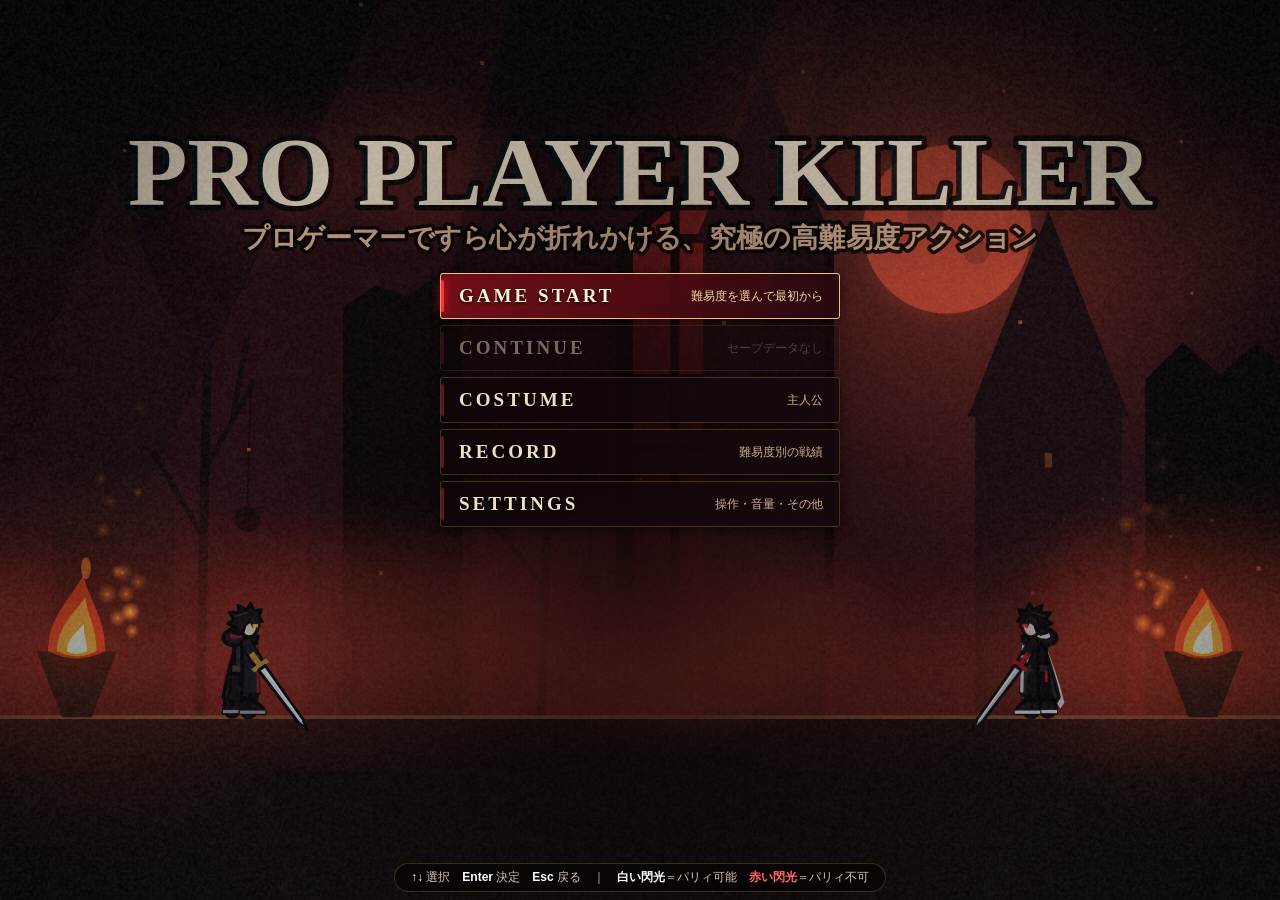
==== commit dcaf6bf5: "ゲームを更新しています" ====
--- a/games/pro-player-killer/index.html
+++ b/games/pro-player-killer/index.html
@@ -312,7 +312,7 @@
     groundSY=Math.max(groundSY,Math.min(VH*.66,VH-100));
   }
   offY=groundSY-GY;
-  document.documentElement.style.setProperty('--tty',Math.round((Math.min(VH*.28,groundSY*.42)+Math.min(64,VW*.07)*.75+28)*S)+'px');
+  document.documentElement.style.setProperty('--tty',Math.round((titleY()+titleSz()*.62+18)*S)+'px');
   vig=null;vigR=null;SKYC={};
 }
 addEventListener('resize',resize);
@@ -458,7 +458,7 @@
     ['lancer','pack','blades','shrine','pit','archer']];
   const pool=pools[G.stage].slice();if(m.blades&&!pool.includes('blades'))pool.push('blades');
   let prev='';if(G.stage===0){C.ghoul();prev='ghoul'}
-  while(x<st.len){let k;do{k=pool[Math.floor(R()*pool.length)]}while(k===prev);prev=k;C[k]()}
+  w.cps=[];const cpAt=[st.len/3,st.len*2/3];while(x<st.len){if(st.len>3000&&w.cps.length<2&&x>=cpAt[w.cps.length]){ground(x,x+440);w.cps.push(x+220);x+=440;prev='';continue}let k;do{k=pool[Math.floor(R()*pool.length)]}while(k===prev);prev=k;C[k]()}
   ground(x,x+360);w.deco.push({k:'gate',x:x+330});x+=360;
   w.arenaX=x;const AW=Math.max(1000,Math.ceil(VW)+80);ground(x,x+AW);w.arenaEnd=x+AW;
   w.solids.push({x:w.arenaEnd,y:-2000,w:80,h:3000,wall:1});
@@ -913,7 +913,7 @@
   const toward=(s.x-pcx())*p.face>=-12;
   if(s.parry&&p.st==='parry'&&p.t<=pWin()&&toward){parrySuccess(s);return'parried'}
   if(p.inv>0)return'inv';
-  {const D=DF();p.hp-=s.dmg+(D.dmgAll?1:(D.dmgHeavy&&(s.dmg>=2||s.heavy)?1:0))+(G.diff===2&&world.bossOn&&(s.dmg>=2||s.heavy)?1:0)}G.stats.hits++;p.inv=60;endCombo();p.st=(s.dmg>=2||s.heavy)?'down':'hurt';p.t=0;p.bind=0;p.landed=0;p.dash=false;
+  {const D=DF();p.hp-=s.dmg+(D.dmgAll?1:(D.dmgHeavy&&(s.dmg>=2||s.heavy)?1:0))+(G.diff>=2&&world.bossOn&&(s.dmg>=2||s.heavy)?1:0)}G.stats.hits++;p.inv=60;endCombo();p.st=(s.dmg>=2||s.heavy)?'down':'hurt';p.t=0;p.bind=0;p.landed=0;p.dash=false;
   const dir=pcx()<s.x?-1:1;p.vx=dir*(p.st==='down'?6:5);p.vy=p.st==='down'?-6.5:-5;
   const big=s.dmg>1;hitstop(big?10:7);shake(big?14:10);kick(dir*6,2);flash('200,0,0',.22);G.hurtV=1;sfx('hurt');
   sparks(pcx(),pcy(),18,dir>0?0:Math.PI,1.6,10,'255,60,50',{len:2.4});cut(pcx(),pcy(),dir>0?-.5:.5,48,'255,90,80',12);flare(pcx(),pcy(),50,'255,40,40',10);part(pcx(),pcy(),12,'#a01020',5,30,2.4,.2);
@@ -1289,7 +1289,7 @@
   parried(){this.st='stun';this.t=0;this.queue=[];this.cur=null;this.vx=-this.face*2;fxText(this.x+this.w/2,this.y-20,'STAGGER','#ffd27a',20)}
   draw(){
     const x=this.x+this.w/2,y=this.y+this.h,f=this.fl>0;
-    if(!REFL)drawTrail(this.trail,['255,60,40','255,30,30','255,20,10'][G.diff|0]);
+    if(!REFL)drawTrail(this.trail,['255,60,40','255,30,30','255,20,10','255,170,40'][G.diff|0]);
     if(!REFL&&this.hp<this.max*.5&&!this.dead)aura(this.x+this.w/2,this.y+this.h,150,'255,30,30',.7);
     if(this.st==='jump'){const a=.25+.35*Math.sin(frame*.4)**2;ctx.fillStyle=`rgba(255,30,20,${a})`;ctx.beginPath();ctx.ellipse(this.tx,GY+2,112,12,0,0,7);ctx.fill();
       ctx.strokeStyle='rgba(255,60,40,.8)';ctx.lineWidth=2;ctx.stroke()}
@@ -1297,7 +1297,7 @@
     const C=this.v9tint?EXE_GH:f?{ln:'#fff',coat:'#f2f2f2',coat2:'#e8e8e8',lin:'#ffd0d0',belt:'#ddd',buck:'#fff',iron:'#fff',iron2:'#eee',pants:'#eee',boot:'#ddd',chain:'#fff',eye:'#f00',glove:'#eee'}
       :EXE_PAL[G.diff|0];
     const stun=this.st==='stun',mv=this.st==='idle'&&Math.abs(this.vx)>.1,wv=Math.sin(frame*.08)*3,fl=mv?6:2;
-    const TR=this.v9tint?0:G.diff|0;if((G.diff|0)===2)ctx.scale(1.1,1.1);exeBackX(this,TR,C);
+    const TR=this.v9tint?0:Math.min(2,G.diff|0);if((G.diff|0)>=2)ctx.scale(G.diff>=3?1.15:1.1,G.diff>=3?1.15:1.1);exeBackX(this,TR,C);
     // back cloak
     ctx.save();ctx.translate(0,stun?10:0);ctx.rotate(stun?.35:0);
     ctx.fillStyle=C.lin;ctx.beginPath();ctx.moveTo(-14,-100);ctx.quadraticCurveTo(-30-fl,-60,-38-fl+wv,-6);tatter(-38-fl+wv,-6,8,-4,7,9,31);ctx.lineTo(12,-96);ctx.closePath();ctx.fill();
@@ -1479,7 +1479,7 @@
     ctx.fillStyle=C.hair;ctx.beginPath();ctx.moveTo(-7,-87);ctx.lineTo(-9,-76);ctx.lineTo(-5,-79);ctx.lineTo(-4,-84);ctx.lineTo(2,-86);ctx.lineTo(4,-82.5);ctx.lineTo(6,-86);ctx.lineTo(8,-82);ctx.lineTo(10,-86);ctx.lineTo(10.5,-78);ctx.lineTo(12,-82);ctx.lineTo(11,-90);ctx.lineTo(-6,-91);ctx.closePath();ctx.fill();ctx.stroke();
     ctx.fillStyle=C.eye;ctx.shadowColor=C.eye;ctx.shadowBlur=6;ctx.fillRect(5,-83.5,3,1.6);ctx.shadowBlur=0;
     // hat
-    ctx.save();ctx.translate(2,-90);ctx.rotate(-.08+sw*.02);{const s=[1,1.2,1.42][G.diff|0];ctx.scale(s,s)}
+    ctx.save();ctx.translate(2,-90);ctx.rotate(-.08+sw*.02);{const s=[1,1.2,1.42,1.55][G.diff|0];ctx.scale(s,s)}
     ctx.fillStyle=C.hat;ctx.strokeStyle=C.ln;ctx.lineWidth=2;ctx.beginPath();ctx.ellipse(0,0,36,6.5,0,0,7);ctx.fill();ctx.stroke();
     ctx.beginPath();ctx.moveTo(-13,-1);ctx.quadraticCurveTo(-8,-22,-2,-32);ctx.quadraticCurveTo(-10,-38,-20,-36+sw*2);ctx.quadraticCurveTo(-6,-46,6,-30);ctx.quadraticCurveTo(12,-14,14,-1);ctx.closePath();ctx.fill();ctx.stroke();
     ctx.fillStyle=C.band;ctx.beginPath();ctx.moveTo(-13,-2);ctx.quadraticCurveTo(0,-8,14,-2);ctx.lineTo(13,-7);ctx.quadraticCurveTo(0,-12,-12,-7);ctx.closePath();ctx.fill();
@@ -1695,7 +1695,7 @@
 function resetRun(){Object.assign(G,{stage:0,deaths:0,stageDeaths:0,time:0,stats:{parry:0,dodge:0,hits:0,ctr:0},hab:{attack:0,dodge:0,parry:0,jump:0,comboSum:0,comboN:0,mvs:{}},
   shift:[],shiftT:0,cp:0,hs:0,slow:0,shake:0,flash:0,intro:0,clearT:0,sawIntro:[],rec:[],paused:false,rank:null,kills:0,savedTime:0,brks:0,newRec:false,score:0})}
 function placePlayer(){G.bellT=0;G.ai=null;G.dq=[];G.wb=[];G.kyo=null;G.clT=0;G.ph=[];G.iatsu=0;G.skCd=[0,0];player=newPlayer(G.cp?world.arenaX-160:70);cam.x=clamp(player.x-VW*.35,0,1e9);cam.px=undefined;cam.z=1;cam.kx=cam.ky=cam.zp=0;fx.length=0;G.distort=0;G.impact=null;G.hurtV=0}
-function startGame(dv){resetRun();G.diff=[0,1,2].includes(dv)?dv:0;G.mut=computeMut();buildStage();placePlayer();G.mode='play';G.banner=200;clearBuf();playMusic('stage')}
+function startGame(dv){resetRun();G.diff=[0,1,2,3].includes(dv)?dv:0;G.mut=computeMut();buildStage();placePlayer();G.mode='play';G.banner=200;clearBuf();playMusic('stage')}
 function respawn(){
   for(const k of['attack','dodge','parry','jump'])G.hab[k]*=.75;
   const old=G.mut;G.mut=computeMut();G.shift=mutMsgs(old,G.mut);if(G.cp)G.shift.unshift('ボスがあなたの戦い方を学習した');G.shiftT=330;
@@ -1708,7 +1708,7 @@
 function calcRank(){const s=G.stats,min=G.time/3600;
   let sc=100-G.deaths*3.5-s.hits*1.4+Math.min(14,s.parry*.5)+Math.min(8,s.dodge*.3)-Math.max(0,min-10)*1.5;sc=clamp(Math.round(sc),0,100);if(G.deaths>3)sc=Math.min(sc,89);
   const r=sc>=90?['S','完璧なプレイ']:sc>=72?['A','非常に優秀']:sc>=52?['B','優秀']:sc>=30?['C','クリア達成']:['D','なんとか突破'];return{score:sc,r:r[0],d:r[1]}}
-function finish(){fx.length=0;playMusic('title');G.mode='result';G.resT=0;G.rank=calcRank();G.stage=STAGES.length-1;G.score=calcScore(true);G.prevBest=RECS.d[DF().id]?RECS.d[DF().id].score:0;G.newRec=submitRecord(G.score,true)}
+function finish(){fx.length=0;playMusic('title');G.mode='result';G.resT=0;G.rank=calcRank();G.score=calcScore(true);G.prevBest=RECS.d[DF().id]?RECS.d[DF().id].score:0;G.newRec=submitRecord(G.score,true)}
 function startBoss(){
   const w=world;w.bossOn=true;G.cp=1;
   w.solids.push({x:w.arenaX-40,y:GY-640,w:40,h:640,wall:1,gate:1});
@@ -2017,7 +2017,7 @@
   else if(o.st==='mv'&&MOVES[o.mv]){lean=o.mv==='heavy'?(o.t<=6?-.22:.42):o.mv==='dslash'?.55:o.mv==='upper'?-.18:o.mv==='spin'?.1:.2}else if(o.st==='charge')lean=-.2;else if(o.st==='super')lean=-.1;
   const crouch=o.st==='dodge'?8:o.st==='pfail'?4:0,hipY=-25+crouch+bob;
   const flow=clamp(Math.abs(o.vx)*2.4,0,13)+(air?6:0)+(o.st==='dodge'?9:0),wv=Math.sin(frame*.14+(o.x||0)*.013)*2.6,lift=air?-5:0;
-  const seed=7,K=o.cos&&o.cos!=='hero'&&PAL['s_'+o.cos]?o.cos:null,Q={P,flow,wv,lift,hipY,lean};
+  const seed=7,K=o.cos&&o.cos!=='hero'&&PAL['s_'+o.cos]?o.cos:null,Q={P,flow,wv,lift,hipY,lean,ct:P.tier|0};
   // --- coat back panel (behind legs)
   ctx.save();ctx.translate(0,hipY);ctx.rotate(lean);ctx.translate(0,-hipY);
   if(K)skBack(K,Q);else{
@@ -2082,7 +2082,7 @@
   if(on)p.trailRgb=p.riposte>0?'255,205,120':SK==='exe'?'255,40,50':SK==='witch'?'190,110,255':SK==='mirror'?'255,40,80':p.riposte>0?'255,205,120':MV?({heavy:'255,60,90',upper:'110,170,255',dslash:'120,220,255',air:'190,120,255',spin:'200,110,255'})[p.mv]:p.combo===2?'140,205,255':p.combo===3?'255,210,140':'215,230,255';
   if(p.st==='charge')aura(pcx(),p.y+p.h,62,p.t>=18?'255,60,90':'255,220,200',.4+p.t/30);
   if(p.st==='super'){const sg=p.sup==='witch'?'170,90,255':'255,20,60';aura(pcx(),p.y+p.h,90,sg,1);if(p.sup!=='witch')darkAura(pcx(),p.y+p.h,p.face,1);
-    if(p.sup==='mirror'&&p.t<104){const e=eo(Math.min(1,p.t/12));for(const o of[-110,-55,55,110]){aura(pcx()+o*e,p.y+p.h,60,'255,20,60',.6);drawKnight({x:pcx()+o*e,y:p.y+p.h,face:o<0?1:-1,st:'n',t:0,walk:0,vx:0,ground:true,pal:PAL.s_mirror,cos:'mirror',alpha:.55*Math.min(1,p.t/8)*(p.t>92?(104-p.t)/12:1)})}}}
+    if(p.sup==='mirror'&&p.t<104){const e=eo(Math.min(1,p.t/12));for(const o of[-110,-55,55,110]){aura(pcx()+o*e,p.y+p.h,60,'255,20,60',.6);drawKnight({x:pcx()+o*e,y:p.y+p.h,face:o<0?1:-1,st:'n',t:0,walk:0,vx:0,ground:true,pal:skinPal('mirror'),cos:'mirror',alpha:.55*Math.min(1,p.t/8)*(p.t>92?(104-p.t)/12:1)})}}}
   if(p.bind>0){ctx.save();ctx.strokeStyle='#6a6470';ctx.lineWidth=2.4;for(const ox of[-14,0,14]){ctx.beginPath();ctx.moveTo(pcx()+ox*2,GY);ctx.quadraticCurveTo(pcx()+ox,p.y+40,pcx()-ox*.5,p.y+22);ctx.stroke()}ctx.restore()}
   const lie=p.st==='down'?(p.t<8?p.t/8:p.t<30?1:Math.max(0,1-(p.t-30)/10)):G.mode==='dead'?Math.min(1,G.deadT/14):0;
   if(lie){ctx.save();ctx.translate(pcx(),p.y+p.h);ctx.rotate(-1.45*lie*p.face);ctx.translate(-pcx(),-(p.y+p.h));if(G.mode==='dead')ctx.globalAlpha*=clamp(1-(G.deadT-30)/40,0,1)}
@@ -2313,7 +2313,7 @@
     if(G.introKind==='phase'){const a=Math.min(1,(1-k)*6,k*5);ctx.globalAlpha=a;phaseCard(b,(1-k)*2.2);ctx.globalAlpha=1}
     else if(G.introMax>100&&k<.82){const a=Math.min(1,(.82-k)*5,k*5);ctx.globalAlpha=a;introCard(b,VW/2,VH*.7,(.82-k)*2.6);ctx.globalAlpha=1}}
   if(G.clearT>0&&b){const a=clamp(G.clearT/30,0,1)*clamp((210-G.clearT)/20,0,1);ctx.globalAlpha=a;
-    introCard({label:'DEFEATED',name:G.stage===STAGES.length-1?'闇の鏡像 撃破':'討伐完了',sub:b.name.replace('闇の鏡像','PRO PLAYER'),acc:'#ffd27a'},VW/2,VH*.7,G.clearT/40);ctx.globalAlpha=1}
+    introCard({label:'DEFEATED',name:G.stage===2?'闇の鏡像 撃破':'討伐完了',sub:b.name.replace('闇の鏡像','PRO PLAYER'),acc:'#ffd27a'},VW/2,VH*.7,G.clearT/40);ctx.globalAlpha=1}
 }
 function brush(cx,cy,w,h,rgb,seed){ctx.fillStyle='rgba(0,0,0,.62)';ctx.beginPath();const n=18;
   for(let i=0;i<=n;i++){const u=i/n;ctx.lineTo(cx-w/2+w*u,cy-h/2+(hash(seed+i)-.5)*h*.35)}for(let i=n;i>=0;i--){const u=i/n;ctx.lineTo(cx-w/2+w*u+(i===0?-14:0),cy+h/2+(hash(seed+i*2.3)-.5)*h*.4)}ctx.closePath();ctx.fill();
@@ -2340,24 +2340,27 @@
   txt(`死因：${G.cause}`,VW/2,cy+26,fit('死因：'+G.cause,19,VW*.86,FS,'800'),'#f0e2cc','center',FS,'800',4);
   const lines=wrap('ヒント：'+G.tip,Math.min(VW*.8,620),14);lines.slice(0,3).forEach((l,i)=>txt(l,VW/2,cy+56+i*20,14,'#d8c8a8','center',FG,'600',3));
   txt(`死亡 ${G.deaths}回 ― 次の世界はあなたに合わせて変化する`,VW/2,cy+56+Math.min(3,lines.length)*20+12,fit('死亡 00回 ― 次の世界はあなたに合わせて変化する',13,VW*.9,FG,'600'),'#ff8a7a','center',FG,'600',3);
-  if(G.deadT>40&&Math.floor(frame/20)%2===0)txt(touchMode?'タップで即リトライ':'任意のキー / クリックで即リトライ',VW/2,Math.min(VH-30,groundSY+30),16,'#fff','center',FS,'800',4);
+  if(G.deadT>40&&Math.floor(frame/20)%2===0)txt(G.rush?(touchMode?'タップで結果へ':'任意のキー / クリックで結果へ'):(touchMode?'タップで即リトライ':'任意のキー / クリックで即リトライ')+(G.mid&&!G.cp?'（中間地点から）':''),VW/2,Math.min(VH-30,groundSY+30),16,'#fff','center',FS,'800',4);
   ctx.globalAlpha=1;
 }
 function drawPause(){ctx.fillStyle='rgba(0,0,0,.45)';ctx.fillRect(0,0,VW,VH)}
 const titleBg=makeBg(0);
 PAL.hurtGhost=mono('rgba(255,40,50,.6)','rgba(0,0,0,0)');
+function titleY(){return Math.max(titleSz()*.95,Math.min(VH*.2,groundSY*.3))}
+function titleSz(){return Math.min(fit('PRO PLAYER KILLER',64,VW*.8,FS,'900'),VH*.12)}
 function drawTitle(){
   cam.x=frame*.7;drawBg(0,titleBg,cam.x);drawAmbient(0,titleBg);
   ctx.fillStyle='#120a0c';ctx.fillRect(0,groundSY,VW,VH-groundSY);ctx.strokeStyle='#7a4a34';ctx.lineWidth=2;ctx.beginPath();ctx.moveTo(0,groundSY);ctx.lineTo(VW,groundSY);ctx.stroke();
-  drawFogBank(0,cam.x,.5,groundSY-50,.5);for(const x of[VW*.1,VW*.9]){ctx.fillStyle='#160e10';ctx.beginPath();ctx.moveTo(x-22,groundSY-36);ctx.lineTo(x+22,groundSY-36);ctx.lineTo(x+8,groundSY);ctx.lineTo(x-8,groundSY);ctx.closePath();ctx.fill();drawFlame(x,groundSY-36,1.2,FLAME[0],x)}
+  drawFogBank(0,cam.x,.5,groundSY-50,.5);for(const x of[VW*.06,VW*.94]){ctx.fillStyle='#160e10';ctx.beginPath();ctx.moveTo(x-22,groundSY-36);ctx.lineTo(x+22,groundSY-36);ctx.lineTo(x+8,groundSY);ctx.lineTo(x-8,groundSY);ctx.closePath();ctx.fill();drawFlame(x,groundSY-36,1.2,FLAME[0],x)}
   drawFx();
-  if(SKN.cur!=='hero')skExtras(SKN.cur,VW*.3,groundSY,54,1);drawKnight({x:VW*.3,y:groundSY,face:1,st:'n',t:0,walk:0,vx:0,ground:true,pal:skinPal(),cos:SKN.cur});
-  ctx.save();ctx.globalAlpha=.9;drawKnight({x:VW*.7,y:groundSY,face:-1,st:'n',t:0,walk:0,vx:0,ground:true,pal:PAL.pro});ctx.restore();
-  const ty=Math.min(VH*.28,groundSY*.42),sz=fit('PRO PLAYER KILLER',64,VW*.88,FS,'900');
+  if(SKN.cur!=='hero')skExtras(SKN.cur,VW*.19,groundSY,54,1);drawKnight({x:VW*.19,y:groundSY,face:1,st:'n',t:0,walk:0,vx:0,ground:true,pal:skinPal(),cos:SKN.cur});
+  ctx.save();ctx.globalAlpha=.9;drawKnight({x:VW*.81,y:groundSY,face:-1,st:'n',t:0,walk:0,vx:0,ground:true,pal:PAL.pro});ctx.restore();
+  const ty=titleY(),sz=titleSz();
+  {const g=ctx.createLinearGradient(0,0,0,ty+sz*1.1);g.addColorStop(0,'rgba(0,0,0,.55)');g.addColorStop(1,'rgba(0,0,0,0)');ctx.fillStyle=g;ctx.fillRect(0,0,VW,ty+sz*1.1)}
   const gx=Math.random()<.06?rnd(-4,4):0;
   ctx.save();ctx.globalCompositeOperation='lighter';txt('PRO PLAYER KILLER',VW/2+3+gx,ty,sz,'rgba(255,0,40,.5)','center',FS,'900');txt('PRO PLAYER KILLER',VW/2-3-gx,ty,sz,'rgba(0,200,255,.4)','center',FS,'900');ctx.restore();
   txt('PRO PLAYER KILLER',VW/2,ty,sz,'#f2e4cc','center',FS,'900',6);
-  txt('プロゲーマーですら心が折れかける、究極の高難易度アクション',VW/2,ty+sz*.75,fit('プロゲーマーですら心が折れかける、究極の高難易度アクション',15,VW*.9,FS,'700'),'#c89a7a','center',FS,'700',3);
+  txt('プロゲーマーですら心が折れかける、究極の高難易度アクション',VW/2,ty+sz*.62,fit('プロゲーマーですら心が折れかける、究極の高難易度アクション',15,VW*.9,FS,'700'),'#e2b896','center',FS,'700',4);
 }
 function drawScoreBox(x,y){const k=clamp((G.resT-50)/30,0,1);if(k<=0)return;ctx.save();ctx.globalAlpha=k;
   txt('SCORE',x,y+4,13,'#d8c8a8','center',FS,'800',3);const shown=Math.round(G.score*Math.min(1,(G.resT-50)/50));txt(fmtScore(shown),x,y+32,30,'#ffe08a','center',FS,'900',4);
@@ -2465,7 +2468,7 @@
 /* ---------- save data ---------- */
 function readSlot(i){try{const raw=lsGet(SKEY(i));if(!raw)return{empty:true};const d=JSON.parse(raw);if(!validSave(d))return{corrupt:true};return migrateSave(d)}catch(_){return{corrupt:true}}}
 function validSave(d){return!!(d&&typeof d==='object'&&typeof d.ver==='number'&&d.ver>=1&&d.ver<=SAVE_VER&&Number.isInteger(d.stage)&&d.stage>=0&&d.stage<STAGES.length&&typeof d.hp==='number'&&isFinite(d.hp)&&typeof d.time==='number')}
-function migrateSave(d){if(d.ver<2){d.diff=0;d.ver=2}d.diff=[0,1,2].includes(d.diff)?d.diff:0;return d}
+function migrateSave(d){if(d.ver<2){d.diff=0;d.ver=2}d.diff=[0,1,2,3].includes(d.diff)?d.diff:0;return d}
 function allSlots(){const r=[];for(let i=0;i<SLOTS;i++)r.push(readSlot(i));return r}
 function latestSave(){let best=null;allSlots().forEach((d,i)=>{if(!d.empty&&!d.corrupt&&(!best||d.time>best.d.time))best={i,d}});return best}
 function safeX(x){const segs=world.solids.filter(s=>s.ground&&!s.crumble&&!s.wall&&s.w>=80);let best=null;
@@ -2479,7 +2482,7 @@
 function doSave(i){const why=canSave();if(why){toast(why);return false}
   if(!lsSet(SKEY(i),JSON.stringify(makeSave()))){toast('セーブに失敗しました（端末の保存領域を確認してください）');return false}
   G.savedTime=G.time;sfx('clear');return true}
-function loadSave(d){resetRun();const n=(v,a,b,df)=>num(v,a,b,df);G.diff=[0,1,2].includes(d.diff)?d.diff:0;G.brks=n(d.brks,0,1e6,0)|0;
+function loadSave(d){resetRun();const n=(v,a,b,df)=>num(v,a,b,df);G.diff=[0,1,2,3].includes(d.diff)?d.diff:0;G.brks=n(d.brks,0,1e6,0)|0;
   G.stage=d.stage;G.deaths=n(d.deaths,0,1e6,0)|0;G.stageDeaths=n(d.stageDeaths,0,1e6,0)|0;G.time=n(d.playTime,0,1e9,0);G.kills=n(d.kills,0,1e6,0)|0;
   if(d.stats)for(const k in G.stats)G.stats[k]=n(d.stats[k],0,1e6,0);
   if(d.hab)for(const k of['attack','dodge','parry','jump','comboSum','comboN'])G.hab[k]=n(d.hab[k],0,1e7,0);if(d.hab&&d.hab.mvs&&typeof d.hab.mvs==='object')G.hab.mvs=Object.assign({},d.hab.mvs);
@@ -2537,7 +2540,7 @@
 /* ---------- screens ---------- */
 function openTitle(){closeAll();const p=el('div','panel title'),L=latestSave();
   const start=dv=>fadeTo(()=>{closeAll();startGame(dv)});
-  p.appendChild(mi('GAME START',()=>{tryFullscreen();openDiff(dv=>{if(allSlots().some(d=>!d.empty&&!d.corrupt))confirmBox(`${DIFFS[dv].name} で最初から始めますか？<br><small>セーブデータは消えません</small>`,[['はじめる',()=>start(dv),'red'],['やめる']]);else start(dv)})},{sub:'難易度を選んで始める'}));
+  p.appendChild(mi('GAME START',()=>{tryFullscreen();openDiff(dv=>{if(allSlots().some(d=>!d.empty&&!d.corrupt))confirmBox(`${DIFFS[dv].name} で最初から始めますか？<br><small>スロットのセーブデータは消えません（オートセーブは上書き）</small>`,[['はじめる',()=>start(dv),'red'],['やめる']]);else start(dv)})},{sub:'難易度を選んで始める'}));
   p.appendChild(mi('CONTINUE',()=>{tryFullscreen();const s=latestSave();if(!s){toast('セーブデータがありません');return}fadeTo(()=>{closeAll();loadSave(s.d)})},{dis:!L,sub:L?`スロット${L.i+1}　${DIFFS[L.d.diff|0].name}　${L.d.stageName}　${fmtDate(L.d.time)}`:'セーブデータがありません'}));
   p.appendChild(mi('COSTUME',()=>openCostume(),{sub:`着用中：${SKINS[SKN.cur].name}`}));
   p.appendChild(mi('RECORD',()=>openRecord(),{sub:'難易度別の戦績'}));
@@ -2553,8 +2556,8 @@
 function goTitle(){if(G.mode==='play'&&world&&player){const sc=calcScore(false);if(submitRecord(sc,false))setTimeout(()=>toast(`NEW RECORD！ ${DF().name} ${fmtScore(sc)}点（未クリア）`),700)}fadeTo(()=>{closeAll();G.paused=false;G.mode='title';world=null;fx.length=0;G.cut=null;playMusic('title');openTitle()})}
 function toTitleAsk(){if(dirty())confirmBox('セーブしていない進行状況があります。<br>タイトル画面に戻りますか？',[['セーブして戻る',()=>openSlots('save',goTitle),'gold'],['保存せず戻る',goTitle,'red'],['キャンセル']]);else goTitle()}
 function openSlots(mode,after){const p=el('div','panel');p.appendChild(el('div','hd',mode==='save'?'セーブ':'ロード'));const list=el('div','slots');
-  allSlots().forEach((d,i)=>{let sub;if(d.empty)sub='― 空き ―';else if(d.corrupt)sub='⚠ データが破損しています';else sub=`${d.stageName}${d.cp?'（ボス前）':''}　${fmtDate(d.time)}<br>HP ${d.hp}/${d.maxhp}　撃破 ${d.kills||0}　死亡 ${d.deaths}　プレイ ${fmtTime(d.playTime||0)}`;
-    list.appendChild(mi(`スロット ${i+1}`,()=>slotAct(mode,i,d,after),{sub,cls:'slot'+(d.corrupt?' bad':'')}))});
+  allSlots().forEach((d,i)=>{let sub;if(d.empty)sub='― 空き ―';else if(d.corrupt)sub='⚠ データが破損しています';else sub=`${d.stageName}${d.cp?'（ボス前）':d.mid?'（中間地点'+d.mid+'）':''}　${fmtDate(d.time)}<br>HP ${d.hp}/${d.maxhp}　撃破 ${d.kills||0}　死亡 ${d.deaths}　プレイ ${fmtTime(d.playTime||0)}`;
+    list.appendChild(mi(i===3?'オートセーブ':`スロット ${i+1}`,()=>slotAct(mode,i,d,after),{sub,cls:'slot'+(d.corrupt?' bad':''),dis:i===3&&mode==='save'}))});
   p.appendChild(list);p.appendChild(mi('戻る',()=>popPanel(),{cls:'back'}));pushPanel(p,()=>popPanel())}
 function slotAct(mode,i,d,after){
   if(mode==='save'){const go=()=>{if(doSave(i)){popPanel();toast(`スロット${i+1}にセーブしました`);if(after)after()}};
@@ -2584,7 +2587,7 @@
 function renderOther(b){
   b.appendChild(slider('画面の揺れ',()=>SET.shake,v=>{SET.shake=v},0,1,v=>Math.round(v*100)+'%'));
   b.appendChild(toggle('閃光・反転演出',[[true,'ON'],[false,'OFF（控えめ）']],()=>SET.flash,v=>{SET.flash=v}));
-  b.appendChild(mi('すべての設定を初期化',()=>confirmBox('音量・キー・ボタン配置などをすべて初期化しますか？<br><small>セーブデータは消えません</small>',[['初期化する',()=>{const d=defSet();Object.assign(SET,d);LAY=defLayout();SET.layout=null;saveSettings();applyAudio();applyTouchVis();resize();rerenderTab();toast('設定を初期化しました')},'red'],['やめる']]),{cls:'back'}))}
+  b.appendChild(mi('すべての設定を初期化',()=>confirmBox('音量・キー・ボタン配置などをすべて初期化しますか？<br><small>スロットのセーブデータは消えません（オートセーブは上書き）</small>',[['初期化する',()=>{const d=defSet();Object.assign(SET,d);LAY=defLayout();SET.layout=null;saveSettings();applyAudio();applyTouchVis();resize();rerenderTab();toast('設定を初期化しました')},'red'],['やめる']]),{cls:'back'}))}
 function dragScroll(box){let y0=null,s0=0;box.addEventListener('pointerdown',e=>{if(e.target.closest('.tr'))return;y0=e.clientY;s0=box.scrollTop});box.addEventListener('pointermove',e=>{if(y0!==null&&e.pointerType!=='mouse')box.scrollTop=s0-(e.clientY-y0)});
   const end=()=>{y0=null};box.addEventListener('pointerup',end);box.addEventListener('pointercancel',end)}
 
@@ -2751,7 +2754,7 @@
     ctx.fillStyle='rgba(12,0,24,.38)';ctx.beginPath();ctx.ellipse(3.4,-54.2,6,3.6,0,0,7);ctx.fill();
     eyeGlow(P,5.2,-50.6,2.8,1.7,4);
     // big witch hat
-    const sw=Math.sin(frame*.07)*.8;ctx.save();ctx.translate(2,-56.5);ctx.rotate(-.1-Math.min(.12,f*.008));
+    const sw=Math.sin(frame*.07)*.8;ctx.save();ctx.translate(2,-56.5);ctx.rotate(-.1-Math.min(.12,f*.008));{const s=[1,1.15,1.32,1.45][Q.ct|0];ctx.scale(s,s)}
     ctx.fillStyle=P.hat;ctx.strokeStyle=P.ln;ctx.lineWidth=1.6;ctx.beginPath();ctx.moveTo(-7.5,-.5);ctx.lineTo(-4.2,-11);ctx.quadraticCurveTo(-5,-18,-14-f*.25,-21+sw);ctx.quadraticCurveTo(-3,-20.5,1,-13);ctx.lineTo(8,-.5);ctx.closePath();ctx.fill();ctx.stroke();
     ctx.strokeStyle='rgba(255,255,255,.08)';ctx.lineWidth=1;ctx.beginPath();ctx.moveTo(-3,-3);ctx.lineTo(-2,-11);ctx.stroke();
     chainLine(-7,-2.4,7.6,-2.4,8,P.chain,.9);
@@ -2848,7 +2851,7 @@
 function witchToll(){const p=player,c=pcx(),y=pcy();sfx('bell');ring(c,y,8,130,24,'190,120,255',6,{chroma:1});ring(c,y,4,90,16,'240,220,255',2);
   for(const e of nearTargets(130))skinHit(e,1,1,(e.x+e.w/2)>c?1:-1)}
 function mirrorCounter(){const p=player,T=nearTargets(230);if(!T.length)return;const tg=T.reduce((a,b)=>Math.abs(a.x-p.x)<Math.abs(b.x-p.x)?a:b),tx=tg.x+tg.w/2,ty=tg.y+tg.h*.45,d=tx>pcx()?1:-1;
-  addFx({k:'cl',x:tx-d*60,y:ty+30,face:d,life:14,dash:110,cos:'mirror',pal:PAL.s_mirror});cres(tx,ty,d,-2.3,1.3,58,14,'255,40,80','255,230,240',10,{dbl:1});
+  addFx({k:'cl',x:tx-d*60,y:ty+30,face:d,life:14,dash:110,cos:'mirror',pal:skinPal('mirror')});cres(tx,ty,d,-2.3,1.3,58,14,'255,40,80','255,230,240',10,{dbl:1});
   sparks(tx,ty,8,0,6.28,7,'235,225,245');sfx('hit2');skinHit(tg,1,2,d)}
 
 /* ---- skin supers ---- */
@@ -2883,7 +2886,7 @@
   else if(K==='mirror'){p.vx=0;if(p.t<40)p.vy=Math.min(p.vy,.3);
     if(p.t%3===0&&p.t<104)addFx({k:'p',x:pcx()+rnd(-16,16),y:p.y+p.h-rnd(0,50),vx:rnd(-.6,.6),vy:-rnd(1,2.5),life:30,col:'',s:2,g:-.01,glow:Math.random()<.5?'255,30,70':'140,0,30'});
     if(p.t>=30&&p.t<=96&&(p.t-30)%6===0){const T=superTargets(),i=(p.t-30)/6,tg=T.length?T[i%T.length]:null,tx=tg?tg.x+tg.w/2:pcx()+F*(80+i*14),ty=tg?tg.y+tg.h*.45:pcy(),d=i%2?1:-1;
-      addFx({k:'cl',x:tx-d*70,y:ty+30,face:d,life:14,dash:140,cos:'mirror',pal:PAL.s_mirror});cres(tx,ty,d,-2.4,1.4,60,14,'255,30,70','255,230,235',10,{dbl:1});
+      addFx({k:'cl',x:tx-d*70,y:ty+30,face:d,life:14,dash:140,cos:'mirror',pal:skinPal('mirror')});cres(tx,ty,d,-2.4,1.4,60,14,'255,30,70','255,230,235',10,{dbl:1});
       sparks(tx,ty,8,0,6.28,9,'235,225,245',{len:2});if(i%2===0){sfx('hit2');hitstop(2)}shake(4);if(tg)skinHit(tg,1,2,d)}
     if(p.t===104){for(const tg of superTargets()){const x=tg.x+tg.w/2,y=tg.y+tg.h*.45;addFx({k:'spk',x,y:Math.min(GY,tg.y+tg.h),face:p.face,rgb:'255,40,80',col:'#d9d1e4',life:30,n:6,h:70,w:80});rays(x,y,14,200,'255,40,80',28,.06);ring(x,y,8,160,24,'255,40,80',8,{chroma:1});skinHit(tg,6,5,p.face)}
       for(let i=0;i<40;i++)addFx({k:'db',x:cam.x+rnd(0,VW),y:GY-rnd(20,VH*.8),vx:rnd(-3,3),vy:rnd(-3,2),rot:rnd(0,6),vr:rnd(-.3,.3),s:rnd(3,8),col:Math.random()<.65?'#e2dbec':'#ff2a4a',life:60,max:60});
@@ -2917,7 +2920,9 @@
  {id:'hard',name:'HARD',col:'#ffa060',spd:1.14,mobHp:1.5,bossHp:1.2,armor:.72,dmgHeavy:1,dmgAll:0,chain:.22,flags:1,brk:150,mult:1.6,
   desc:'敵の耐久・攻撃頻度が上がり、重い攻撃のダメージ+1。ボスは隙が減り、フェイント・遅延攻撃を最初から使う。ボスに「ガード」が付き、通常攻撃のダメージが減る'},
  {id:'nightmare',name:'NIGHTMARE',col:'#ff3a5a',spd:1.26,mobHp:1.8,bossHp:1.4,armor:.55,dmgHeavy:1,dmgAll:1,chain:.42,flags:2,brk:170,mult:2.4,
-  desc:'すべての攻撃ダメージ+1。敵は速く硬く、ボスは連続攻撃が増え追加パターンも解禁。スキルとカウンターでガードを崩して戦え'}];
+  desc:'すべての攻撃ダメージ+1。敵は速く硬く、ボスは連続攻撃が増え追加パターンも解禁。スキルとカウンターでガードを崩して戦え'},
+ {id:'inferno',name:'INFERNO',col:'#ffc83a',spd:1.36,mobHp:2.1,bossHp:1.6,armor:.45,dmgHeavy:1,dmgAll:1,chain:.55,flags:2,brk:190,mult:3.4,
+  desc:'煉獄。NIGHTMAREを超える最上位難易度。ボスは最速・最硬で隙はほぼ無く、パリィ受付と回避の無敵がさらに短い。グレードアップしたコスチュームの力を使いこなせ'}];
 const DF=()=>DIFFS[G.diff|0]||DIFFS[0];
 function chainCd(cd){const c=DF().chain;return c&&Math.random()<c?Math.min(cd,4):cd}
 
@@ -2930,17 +2935,17 @@
     flash('255,220,120',.25);shake(14);hitstop(10);slowmo(500,.3);sfx('crit');sfx('parry')}}
 function stepBossState(){const b=world.boss;if(!b||b.dead)return;
   if(b.gdT>0)b.gdT--;else if(b.gd>0)b.gd=Math.max(0,b.gd-.18);if(b.brk>0){b.brk--;if(b.brk%9===0)sparks(b.x+b.w/2,b.y-4,2,-Math.PI/2,1.2,3,'255,220,120')}if(b.hold>0)b.hold--}
-function dmgE(e,bd,md,dir,gd){if(!e||e.dead)return;if(e.boss){bossDmg(e,bd);guardDmg(e,gd||0)}else if(e.hurt)e.hurt(md,dir,3)}
+function dmgE(e,bd,md,dir,gd){if(!e||e.dead)return;{const g=GR();bd*=g.dmg;md=Math.round(md*g.dmg);gd=(gd||0)*g.dmg}if(e.boss){bossDmg(e,bd);guardDmg(e,gd||0)}else if(e.hurt)e.hurt(md,dir,3)}
 
 /* ---- records ---- */
 const REC_KEY='ppk_records_v1';
-function loadRecords(){const d={ver:1,d:{normal:null,hard:null,nightmare:null}};
+function loadRecords(){const d={ver:1,d:{normal:null,hard:null,nightmare:null,inferno:null}};
   try{const s=JSON.parse(lsGet(REC_KEY)||'null');if(s&&s.d&&typeof s.d==='object')for(const k in d.d){const r=s.d[k];
     if(r&&typeof r==='object'&&typeof r.score==='number'&&isFinite(r.score)&&r.score>=0)d.d[k]={score:Math.floor(r.score),clear:r.clear===true,stage:num(r.stage,0,3,0)|0,time:num(r.time,0,1e9,0),kills:num(r.kills,0,1e7,0)|0,cos:SKINS[r.cos]?r.cos:'hero',date:num(r.date,0,9e15,0)}}}catch(_){}return d}
 const RECS=loadRecords();
 function saveRecords(){return lsSet(REC_KEY,JSON.stringify(RECS))}
 function calcScore(clear){const s=G.stats,sec=G.time/60;
-  let b=(G.kills||0)*120+s.parry*80+(s.ctr||0)*120+s.dodge*40+(G.brks||0)*500+(clear?3:G.stage)*4000;
+  let b=(G.kills||0)*120+s.parry*80+(s.ctr||0)*120+s.dodge*40+(G.brks||0)*500+(clear?3:Math.min(3,(G.prog||[]).length))*4000;
   if(clear)b+=8000+Math.max(0,Math.round((1200-sec)*8))+(G.rank?G.rank.score*60:0);
   b-=G.deaths*250+s.hits*60;return Math.max(0,Math.round(b*DF().mult))}
 /* only strictly higher scores overwrite; returns true when a new record was written */
@@ -2958,16 +2963,16 @@
   if(!S){fxText(pcx(),p.y-16,'スキルはボス報酬コスチューム専用','#c8b8a8',11);return}
   if(G.skCd[i]>0){fxText(pcx(),p.y-16,`${S[i].name} 再使用まで${Math.ceil(G.skCd[i]/60)}秒`,'#ff9a8a',11);return}
   if(!['n','atk','mv','pok','dodge','charge'].includes(p.st))return;
-  const sk=S[i];endCombo();p.st='skill';p.t=0;p.sk={K,i,id:sk.id};p.vx=0;p.skA=null;p.skE=0;p.skNG=false;G.skCd[i]=sk.cd;sfx('tele');
+  const sk=S[i];endCombo();p.st='skill';p.t=0;p.sk={K,i,id:sk.id};p.vx=0;p.skA=null;p.skE=0;p.skNG=false;G.skCd[i]=Math.round(sk.cd*GR().cd);sfx('tele');
   addFx({k:'t',x:pcx(),y:p.y-24,t:sk.name,col:K==='witch'?'#d8b0ff':'#ff9aa8',life:50,s:15});skillTick0()}
 function skillTick0(){const p=player,id=p.sk.id,c=pcx(),cy=pcy();
   if(id==='ichi'){sfx('heavy');conv(c,p.y-10,8,'255,40,40',60);p.inv=Math.max(p.inv,22)}
   else if(id==='iatsu'){sfx('roar');p.inv=Math.max(p.inv,26);ring(c,cy,8,220,30,'255,30,30',10,{chroma:1});flash('255,20,20',.2);shake(10);
-    for(const e of superTargets())if(!e.boss&&Math.abs(e.x+e.w/2-c)<220)e.hurt(1,e.x+e.w/2>c?1:-1,3);G.iatsu=480}
-  else if(id==='shokan'){sfx('bell');mc(c,GY,70,'190,110,255',60,true);G.wb=[0,1,2].map(i=>({a:i*2.094,cd:20+i*14,life:420}))}
-  else if(id==='kyomei'){sfx('bell');sfx('mirror');G.kyo={x:c,r:230,life:300,t:0};mc(c,GY,230,'190,110,255',40,true);ring(c,GY-10,10,230,30,'200,140,255',8,{flat:1})}
+    for(const e of superTargets())if(!e.boss&&Math.abs(e.x+e.w/2-c)<220)e.hurt(1,e.x+e.w/2>c?1:-1,3);G.iatsu=Math.round(480*GR().dur)}
+  else if(id==='shokan'){sfx('bell');mc(c,GY,70,'190,110,255',60,true);{const n=3+(skinTier('witch')>=2?1:0)+(skinTier('witch')>=3?1:0);G.wb=Array.from({length:n},(_,i)=>({a:i*6.283/n,cd:20+i*12,life:Math.round(420*GR().dur)}))}}
+  else if(id==='kyomei'){sfx('bell');sfx('mirror');G.kyo={x:c,r:230,life:Math.round(300*GR().dur),t:0};mc(c,GY,230,'190,110,255',40,true);ring(c,GY-10,10,230,30,'200,140,255',8,{flat:1})}
   else if(id==='kage'){kageStart()}
-  else if(id==='bunshin'){sfx('mirror');G.clT=540;G.ph=[];for(const o of[-30,-55]){sparks(c+o*p.face,cy,10,0,6.28,6,'235,225,245',{len:2});flare(c+o*p.face,cy,36,'255,40,80',12)}}}
+  else if(id==='bunshin'){sfx('mirror');G.clT=Math.round(540*GR().dur);G.ph=[];for(const o of[-30,-55]){sparks(c+o*p.face,cy,10,0,6.28,6,'235,225,245',{len:2});flare(c+o*p.face,cy,36,'255,40,80',12)}}}
 function skillTick(){const p=player,id=p.sk.id,t=p.t,F=p.face,c=pcx();
   if(id==='ichi'){p.vx=0;if(t<=14){p.skA=-2.75;p.skE=-2}else{p.skA=lerp(-2.75,1.25,clamp((t-14)/4,0,1));p.skE=4}
     if(t===16){const x0=c+F*44;cres(x0-F*14,p.y+p.h*.35,F,-2.8,1.25,104,30,'255,40,40','255,220,210',14,{dbl:1});crack(x0,GY,220,'255,40,40');impact(x0,GY-20,true);
@@ -3023,7 +3028,7 @@
       sparks(tx,ty,8,0,6.28,8,'235,225,245',{len:2});sfx('hit2');shake(4);dmgE(tg,just&&i===2?2:1,2,F,just?16:12)}})}}
 
 /* ---- per-step updates (called from stepPlay) ---- */
-function stepV7(){const p=player;stepAI();stepBossV8();
+function stepV7(){const p=player;stepAI();stepBossV8();stepCostumeTier();
   for(let i=0;i<2;i++)if(G.skCd[i]>0)G.skCd[i]--;
   if(p.vanish>0)p.vanish--;
   for(let i=G.dq.length-1;i>=0;i--){const q=G.dq[i];if(--q.t<=0){G.dq.splice(i,1);try{q.fn()}catch(e){console.error(e)}}}
@@ -3043,14 +3048,14 @@
 const inKyo=e=>G.kyo&&Math.abs(e.x+e.w/2-G.kyo.x)<G.kyo.r&&e.y+e.h>GY-280;
 function cloneFollow(e){if(!(G.clT>0))return;const p=player;
   [0,1].forEach(i=>G.dq.push({t:5+i*6,fn:()=>{if(e.dead)return;const f=G.ph[Math.max(0,G.ph.length-1-(i+1)*8)]||{x:pcx(),y:p.y+p.h},tx=e.x+e.w/2,ty=e.y+e.h*.45,d=tx>f.x?1:-1;
-    addFx({k:'cl',x:f.x,y:f.y,face:d,life:12,dash:Math.max(20,Math.abs(tx-f.x)-20),cos:'mirror',pal:PAL.s_mirror});cres(tx,ty,d,-2.3,1.3,50,12,'255,40,80','255,230,240',9);sparks(tx,ty,5,0,6.28,6,'235,225,245');dmgE(e,.75,1,d,6)}}))}
+    addFx({k:'cl',x:f.x,y:f.y,face:d,life:12,dash:Math.max(20,Math.abs(tx-f.x)-20),cos:'mirror',pal:skinPal('mirror')});cres(tx,ty,d,-2.3,1.3,50,12,'255,40,80','255,230,240',9);sparks(tx,ty,5,0,6.28,6,'235,225,245');dmgE(e,.75,1,d,6)}}))}
 
 /* ---- drawing: skill objects, HUD ---- */
 function drawV7World(){const p=player;
   if(G.kyo){const z=G.kyo,k=Math.min(1,z.t/12)*Math.min(1,z.life/30);ctx.save();ctx.globalAlpha=k;mcDraw(z.x,GY,z.r,'190,110,255',1,true);mcDraw(z.x,GY,z.r*.62,'230,180,255',.8,true);
     ctx.globalCompositeOperation='lighter';ctx.globalAlpha=k*.18;ctx.drawImage(glowSpr('170,90,255'),z.x-z.r,GY-z.r*.6,z.r*2,z.r*.8);ctx.restore()}
   if(G.clT>0&&G.ph.length){for(let i=1;i>=0;i--){const f=G.ph[Math.max(0,G.ph.length-1-(i+1)*8)];const off=-p.face*(14+i*12);
-      drawKnight({x:f.x+off,y:f.y,face:f.face,st:f.st,t:f.t,walk:f.walk,vx:f.vx,ground:f.g,combo:f.combo,mv:f.mv,pal:PAL.s_mirror,cos:'mirror',alpha:.42*Math.min(1,G.clT/30)})}}
+      drawKnight({x:f.x+off,y:f.y,face:f.face,st:f.st,t:f.t,walk:f.walk,vx:f.vx,ground:f.g,combo:f.combo,mv:f.mv,pal:skinPal('mirror'),cos:'mirror',alpha:.42*Math.min(1,G.clT/30)})}}
   if(G.iatsu>0){aura(pcx(),p.y+p.h,80,'255,30,20',.8*Math.min(1,G.iatsu/30))}
   for(const b of G.wb){const bx=pcx()+Math.cos(b.a)*40,by=p.y-12+Math.sin(b.a*2)*5;ctx.save();ctx.globalAlpha=Math.min(1,b.life/30);glowAt(bx,by+6,16,'190,110,255',.6);drawBell(bx,by,3.2,PAL.s_witch,true);ctx.restore()}
   const B=world.boss;if(B&&!B.dead&&(B.brk>0||B.hold>0)){stars(B.x+B.w/2,B.y-10);if(B.brk>0)txt('BREAK',B.x+B.w/2,B.y-24,14,'#ffd84a','center',FS,'900',3)}}
@@ -3064,7 +3069,7 @@
 function drawV7HUD(){const p=player,L=SAFE.l/S+16,T=SAFE.t/S+14,K=SKN.cur,S2=SKILLS[K],D=DF();
   txt(D.name,L+p.maxhp*26+(p.sg>=100?150:6),T+12,12,D.col,'left',FS,'900',3);
   if(S2){const s=28,x0=L,y0=T+(p.riposte>0||p.justT>0?118:84),col=K==='witch'?'#c890ff':'#ff6a6a';
-    S2.forEach((sk,i)=>{const cd=G.skCd[i];skIcon(x0+i*(s+8),y0,s,sk.ic,cd/sk.cd,cd<=0,touchMode?'':keyLab('sk'+(i+1)),col)});
+    S2.forEach((sk,i)=>{const cd=G.skCd[i];skIcon(x0+i*(s+8),y0,s,sk.ic,cd/(sk.cd*GR().cd),cd<=0,touchMode?'':keyLab('sk'+(i+1)),col)});
     let ty=y0+s+14;if(G.iatsu>0){txt(`威圧 ${Math.ceil(G.iatsu/60)}秒`,x0,ty,12,'#ff8a7a','left',FS,'900',3);ty+=16}
     if(G.clT>0){txt(`分身 ${Math.ceil(G.clT/60)}秒`,x0,ty,12,'#ff8aa8','left',FS,'900',3);ty+=16}
     if(G.kyo){txt(`共鳴陣 ${Math.ceil(G.kyo.life/60)}秒`,x0,ty,12,'#d8b0ff','left',FS,'900',3);ty+=16}
@@ -3081,7 +3086,7 @@
 function refreshSkillBtns(){const K=SKN.cur,S2=SKILLS[K];const key=K+'|'+(touchMode?1:0);
   if(key!==skBtnKey){skBtnKey=key;for(let i=0;i<2;i++){const e=btnEl('sk'+(i+1));if(!e)continue;e.querySelector('.i').textContent=S2?S2[i].ic:'―';e.querySelector('.nm').textContent=S2?S2[i].name:'スキル';e.classList.toggle('witch',K==='witch')}
     const pe=btnEl('parry');if(pe)pe.innerHTML=`<span class="i">◆</span>${S2?'<span style="font-size:.8em;letter-spacing:-.06em">カウンター</span>':'パリィ'}`}
-  if(S2&&player)for(let i=0;i<2;i++){const e=btnEl('sk'+(i+1));if(!e)continue;const v=(G.skCd[i]/S2[i].cd).toFixed(2);if(e._cd!==v){e._cd=v;e.style.setProperty('--cd',v);e.classList.toggle('cdw',G.skCd[i]>0)}}}
+  if(S2&&player)for(let i=0;i<2;i++){const e=btnEl('sk'+(i+1));if(!e)continue;const v=Math.min(1,G.skCd[i]/(S2[i].cd*GR().cd)).toFixed(2);if(e._cd!==v){e._cd=v;e.style.setProperty('--cd',v);e.classList.toggle('cdw',G.skCd[i]>0)}}}
 
 /* ---- UI: difficulty select & records ---- */
 function fmtScore(n){return Math.floor(n).toLocaleString('en-US')}
@@ -3099,9 +3104,9 @@
 /* ================= v8: BOSS OVERHAUL (phases / adaptive AI / new patterns) ================= */
 /* per-difficulty boss tuning. rec = recovery multiplier, wt = wind-up multiplier (min 12f so the glint is always readable),
    ai = how strongly bosses read the player, ph = extra speed per phase (1..4) */
-const BT=[{rec:.8,wt:.95,ai:.55,ph:[1,1.05,1.12,1.2]},{rec:.62,wt:.9,ai:.8,ph:[1,1.08,1.16,1.28]},{rec:.46,wt:.84,ai:1,ph:[1,1.1,1.22,1.36]}];
+const BT=[{rec:.8,wt:.95,ai:.55,ph:[1,1.05,1.12,1.2]},{rec:.62,wt:.9,ai:.8,ph:[1,1.08,1.16,1.28]},{rec:.46,wt:.84,ai:1,ph:[1,1.1,1.22,1.36]},{rec:.36,wt:.78,ai:1,ph:[1,1.12,1.26,1.42]}];
 const BTi=()=>BT[G.diff|0]||BT[0];
-const pWin=()=>G.diff===2&&world&&world.bossOn?8:PARRY_WIN,dWin=()=>G.diff===2&&world&&world.bossOn?11:DODGE_IF;
+const pWin=()=>G.diff>=2&&world&&world.bossOn?(G.diff>=3?7:8):PARRY_WIN,dWin=()=>G.diff>=2&&world&&world.bossOn?(G.diff>=3?10:11):DODGE_IF;
 function tuneSpec(s){if(!s)return s;const T=BTi();if(s.wt<900)s.wt=Math.max(12,Math.round(s.wt*T.wt));if(s.realWt)s.realWt=Math.max(10,Math.round(s.realWt*T.wt));if(typeof s.rec==='number')s.rec=Math.max(3,Math.round(s.rec*T.rec));return s}
 
 /* ---- player behaviour tracker (decaying counts) ---- */
@@ -3129,7 +3134,7 @@
   B.fl=10;sfx('roar')}
 function v8Aura(b){if(REFL||b.dead)return;const x=b.x+b.w/2,y=b.y+b.h,ph=b.ph||1,R=b.w*1.6+50;
   if(G.diff===1)aura(x,y,R,'255,130,40',.3+ph*.07);
-  else if(G.diff===2){aura(x,y,R+16,'210,0,30',.5+ph*.1);if(!G.paused&&frame%4===0)addFx({k:'p',x:x+rnd(-b.w*.6,b.w*.6),y:y-rnd(0,b.h),vx:rnd(-.3,.3),vy:-rnd(.8,1.8),life:30,col:'',s:2.4,g:-.01,glow:Math.random()<.5?'200,0,30':'40,0,8'})}
+  else if(G.diff>=2){aura(x,y,R+16,'210,0,30',.5+ph*.1);if(!G.paused&&frame%4===0)addFx({k:'p',x:x+rnd(-b.w*.6,b.w*.6),y:y-rnd(0,b.h),vx:rnd(-.3,.3),vy:-rnd(.8,1.8),life:30,col:'',s:2.4,g:-.01,glow:Math.random()<.5?'200,0,30':'40,0,8'})}
   if(ph>=4)aura(x,y,R+30,hexRgb(b.acc),.35+.25*Math.sin(frame*.15))}
 function wrapBoss(C,key,pre,post,mapSt){const u0=C.prototype.update,d0=C.prototype.draw,n0=C.prototype.next;
   C.prototype.update=function(){if(G.intro>0||this.dead){u0.call(this);return}if(!this.ph)this.ph=1;
@@ -3209,10 +3214,10 @@
   if(own.includes(b.st)){b.t++;if(b.fl>0)b.fl--;b.face=pcx()>b.cx()?1:-1;if(b.superCD>0)b.superCD--;if(b.reqCD>0)b.reqCD--;
     if(b.st!=='requiem')b.y+=(hoverY-b.y)*.05;
     if(b.st==='bellrain'){if(b.t===Math.max(1,b.wt-12))glint(b.cx(),b.y+10,true);
-      if(b.t===b.wt){bellRain(safeGap(),[4,3,2][G.diff|0]);if(ph>=4||G.diff===2&&ph>=3)G.dq.push({t:62,fn:()=>{if(!b.dead&&world.bossOn)bellRain(safeGap(),2)}})}
-      witchAfter(b,b.wt+(ph>=4||G.diff===2&&ph>=3?130:80))}
+      if(b.t===b.wt){bellRain(safeGap(),[4,3,2,2][G.diff|0]);if(ph>=4||G.diff>=2&&ph>=3)G.dq.push({t:62,fn:()=>{if(!b.dead&&world.bossOn)bellRain(safeGap(),2)}})}
+      witchAfter(b,b.wt+(ph>=4||G.diff>=2&&ph>=3?130:80))}
     else if(b.st==='delayrow'){if(b.t===Math.max(1,b.wt-12))glint(b.cx(),b.y+10,true);
-      if(b.t===b.wt){const fl=pcx()>(world.arenaX+world.arenaEnd)/2,T2='光の列が時間差で迫る。抜け道（光らない場所）へ入るか、回避の無敵で列を抜けろ';rowCircles(!fl,safeGap(),30,G.diff===2?5:6,T2);if(ph>=3)G.dq.push({t:70,fn:()=>{if(!b.dead&&world.bossOn)rowCircles(fl,safeGap(),26,5,T2)}})}
+      if(b.t===b.wt){const fl=pcx()>(world.arenaX+world.arenaEnd)/2,T2='光の列が時間差で迫る。抜け道（光らない場所）へ入るか、回避の無敵で列を抜けろ';rowCircles(!fl,safeGap(),30,G.diff>=2?5:6,T2);if(ph>=3)G.dq.push({t:70,fn:()=>{if(!b.dead&&world.bossOn)rowCircles(fl,safeGap(),26,5,T2)}})}
       witchAfter(b,b.wt+(ph>=3?140:80))}
     else if(b.st==='cage'){if(b.t===Math.max(1,b.wt-12))glint(b.cx(),b.y+10,true);
       if(b.t===b.wt){const px=pcx(),T3='左右の光の壁が逃げ道を塞ぐ。足元の魔法陣から内側へ離れろ（壁は回避の無敵で抜けられる）';
@@ -3220,7 +3225,7 @@
         haz({kind:'circle',x:px-50,w:100,delay:56,act:10,dmg:2,h:220,rgb:'230,140,255',cause:'魔女の鐘の檻',tip:T3});if(ph>=3)haz({kind:'circle',x:px-50,w:100,delay:86,act:10,dmg:2,h:220,rgb:'230,140,255',cause:'魔女の鐘の檻',tip:T3});sfx('bell')}
       witchAfter(b,b.wt+(ph>=3?96:70))}
     else if(b.st==='sonic'){if(b.t===Math.max(1,b.wt-14))glint(b.cx(),b.y+10,true);
-      if(b.t===b.wt)witchRings(b,(ph>=4?4:3)-(G.diff?0:1),[34,28,24][G.diff|0]);witchAfter(b,b.wt+(ph>=4?140:110))}
+      if(b.t===b.wt)witchRings(b,(ph>=4?4:3)-(G.diff?0:1),[34,28,24,20][G.diff|0]);witchAfter(b,b.wt+(ph>=4?140:110))}
     else if(b.st==='requiem'){const tx=(world.arenaX+world.arenaEnd)/2;b.x+=(tx-b.w/2-b.x)*.05;b.y+=(GY-b.h-210-b.y)*.05;if(b.t%3===0)petals(b.cx(),b.y+50,1,'200,150,255');
       if(b.t===30)bellRain(safeGap(),2);if(b.t===92)witchRings(b,2,30);if(b.t===150)rowCircles(pcx()<tx,safeGap(),30,5,'終焉のレクイエム：光の列の抜け道を探せ');
       if(b.t===200){for(let i=0;i<6;i++)G.dq.push({t:i*7,fn:()=>{if(b.dead)return;const cx=b.cx(),cy=b.y+36,a=Math.atan2(pcy()-cy,pcx()-cx)+(i%2?.5:-.5),v=3.4*G.mut.spd;
@@ -3265,10 +3270,10 @@
 wrapBoss(Pro,'pro',b=>{const ph=b.ph||1,T=BTi(),own=['bwarp','mirrors','shards','abyss'];
   if(b.st==='n'&&b.bcLeft>0){b.st='bwarp';b.t=0}
   if(own.includes(b.st)){b.t++;if(b.fl>0)b.fl--;b.vx=0;for(let i=b.after.length-1;i>=0;i--)if(--b.after[i].life<=0)b.after.splice(i,1);if(b.abyCD>0)b.abyCD--;
-    if(b.st==='bwarp'){const W=[13,11,9][G.diff|0];if(b.t===1){b.bcSide=-(b.bcSide||player.face);b.wx=clamp(pcx()+b.bcSide*62-12,world.arenaX+20,world.arenaEnd-44);glint(b.wx+12,GY-40,false);sfx('mirror')}
+    if(b.st==='bwarp'){const W=[13,11,9,8][G.diff|0];if(b.t===1){b.bcSide=-(b.bcSide||player.face);b.wx=clamp(pcx()+b.bcSide*62-12,world.arenaX+20,world.arenaEnd-44);glint(b.wx+12,GY-40,false);sfx('mirror')}
       if(b.t%2===0)conv(b.wx+12,GY-30,2,'255,60,90',60);
       if(b.t>=W){b.x=b.wx;b.face=pcx()>b.x+12?1:-1;ring(b.x+12,b.y+27,6,70,14,'255,60,90',4,{chroma:1});const s=b.spec('quick');s.wt=Math.max(10,s.wt-2);if(b.bcLeft>1)s.rec=3;b.bcLeft=Math.max(0,(b.bcLeft||1)-1);b.queue=[];b.begin(s)}}
-    else if(b.st==='mirrors'){const n=ph>=4?4:ph>=3?3:2,gap=G.diff===2?12:16,px=pcx(),T4='複数の鏡像が時間差で突進する。破線の向きと順番を見てパリィか回避';
+    else if(b.st==='mirrors'){const n=ph>=4?4:ph>=3?3:2,gap=G.diff>=2?12:16,px=pcx(),T4='複数の鏡像が時間差で突進する。破線の向きと順番を見てパリィか回避';
       if(b.t===1){for(let i=0;i<n;i++){const d=i%2?-1:1;haz({kind:'clone',x:px-150,w:300,x0:px-d*280,x1:px+d*200,dir:d,by:GY-54,delay:28+i*gap,act:12,dmg:1,parry:true,cause:'鏡像の同時攻撃',tip:T4})}sfx('mirror');G.distort=20}
       if(b.t>=40+n*gap){b.st='n';b.t=0;b.queue=[];b.begin(b.spec('quick'))}}
     else if(b.st==='shards'){if(b.t===1){glint(b.x+12,b.y-10,true);bigText(b.x+12,b.y-26,'鏡片嵐','#ff8aa8',16)}
@@ -3286,40 +3291,45 @@
  b=>{if(b.final&&b.ghostCD>0&&(b.ph||1)>=4)b.ghostCD-=.5},{bwarp:'warp',mirrors:'phantom',shards:'phantom',abyss:'ranbu'});
 
 /* ---- anti counter-spam: shorter stagger, poise (RESIST), larger guard in later phases ---- */
-function gcap(b){return 100*(1+.5*(b.brkN||0))*[1,1.25,1.5][G.diff|0]*((b.ph||1)>=3?1.3:1)*((b.ph||1)>=4?1.2:1)}
+function gcap(b){return 100*(1+.5*(b.brkN||0))*[1,1.25,1.5,1.75][G.diff|0]*((b.ph||1)>=3?1.3:1)*((b.ph||1)>=4?1.2:1)}
 function wrapParried(C,base,resist,lims){const p0=C.prototype.parried;
   C.prototype.parried=function(just){const T=G.diff|0,ph=this.ph||1;this.stg=(this.stg||0)+1;this.stgT=240;
-    const lim=(lims||[99,4,3])[T]-(ph>=4?1:0);
+    const lim=(lims||[99,4,3,2])[T]-(ph>=4?1:0);
     if(this.stg>=lim){this.stg=0;bigText(this.x+this.w/2,this.y-24,'RESIST','#ff6a5a',20);sfx('counter');resist(this);return}
-    p0.call(this,just);const f=[.9,.72,.55][T]*(ph>=3?.8:1);this.stunEnd=Math.round(base(this)*f)}}
+    p0.call(this,just);const f=[.9,.72,.55,.45][T]*(ph>=3?.8:1);this.stunEnd=Math.round(base(this)*f)}}
 wrapParried(Exe,b=>b.hp<b.max*.5?66:82,b=>{b.st='idle';b.cur=null;b.queue=[];const s=b.spec('sweep');s.wt=Math.max(14,Math.round(s.wt*.6));b.start([s])});
 wrapParried(Witch,()=>90,b=>{b.st='sonic';b.t=0;b.wt=16;b.after2=null});
-wrapParried(Pro,b=>b.hp<b.max*.5?56:68,b=>{b.st='n';b.cur=null;b.queue=[];b.attack('break')},[99,3,2]);
+wrapParried(Pro,b=>b.hp<b.max*.5?56:68,b=>{b.st='n';b.cur=null;b.queue=[];b.attack('break')},[99,3,2,2]);
 function stepBossV8(){const b=world.boss;if(!b||b.dead)return;if(b.stgT>0&&--b.stgT===0)b.stg=0;
   if(b instanceof Pro&&!b.final&&!G.intro&&b.hp<=b.max*.36){b.brk=0;b.hold=0;b.stunEnd=0;b.transform()}}
 /* red (unparryable) variants grow with phase, difficulty and counter spam */
-const redChance=b=>{const F=aiFlags();return[0,.12,.25][G.diff|0]*((b.ph||1)>=3?1.6:1)+(F.parr?[.1,.25,.35][G.diff|0]:0)};
+const redChance=b=>{const F=aiFlags();return[0,.12,.25,.35][G.diff|0]*((b.ph||1)>=3?1.6:1)+(F.parr?[.1,.25,.35,.45][G.diff|0]:0)};
 {const sp1=Exe.prototype.spec;Exe.prototype.spec=function(k){const s=sp1.call(this,k);
   if((k==='chop'||k==='upper')&&s.parry&&Math.random()<redChance(this)){s.parry=false;s.cause='処刑人の断罪斬り';s.tip='読まれている。赤い閃光の振り下ろしはパリィ不可。回避で抜けろ'}return s}}
 {const sp1=Pro.prototype.spec;Pro.prototype.spec=function(k){const s=sp1.call(this,k);
   if(k==='slash'&&s.parry&&Math.random()<redChance(this)*.8){s.parry=false;s.dmg=Math.max(s.dmg,1);s.cause='写し身の崩し';s.tip='カウンター狙いを読まれた。赤い閃光は回避'}return s}}
 
 /* ================= v9: DIFFICULTY BOSS SKINS & EFFECTS ================= */
-const BTR=()=>G.diff|0;
+const BTR=()=>Math.min(2,G.diff|0),INF=()=>(G.diff|0)>=3;
+const EKc=c=>INF()?'255,170,40':c,WKc=c=>INF()?'255,80,140':c,MKc=c=>INF()?'255,230,160':c;
 const monoPal=(base,col,ln)=>Object.fromEntries(Object.keys(base).map(k=>[k,k==='ln'?ln:col]));
 /* ---------- palettes (index 0 = original NORMAL design) ---------- */
 const EXE_PAL=[{ln:'#050305',coat:'#131014',coat2:'#1c171d',lin:'#92101e',belt:'#4a3a30',buck:'#a4a4ae',iron:'#34323a',iron2:'#5e5c66',pants:'#120f13',boot:'#0b090b',chain:'#76747e',eye:'#ff2030',glove:'#2a272e'},
   {ln:'#040304',coat:'#0f0d12',coat2:'#18151b',lin:'#a8101e',belt:'#2a282e',buck:'#d0d0dc',iron:'#3e3e48',iron2:'#a6a6b4',pants:'#0d0b10',boot:'#1a181e',chain:'#9a98a6',eye:'#ff1818',glove:'#3c3c46'},
-  {ln:'#2a0306',coat:'#0c0608',coat2:'#160a0e',lin:'#d8121c',belt:'#24161a',buck:'#a83a40',iron:'#221a1e',iron2:'#8a4048',pants:'#0a0608',boot:'#140a0c',chain:'#7a2a30',eye:'#ff5010',glove:'#26181c'}];
+  {ln:'#2a0306',coat:'#0c0608',coat2:'#160a0e',lin:'#d8121c',belt:'#24161a',buck:'#a83a40',iron:'#221a1e',iron2:'#8a4048',pants:'#0a0608',boot:'#140a0c',chain:'#7a2a30',eye:'#ff5010',glove:'#26181c'},
+  {ln:'#2a1000',coat:'#0b0604',coat2:'#160c06',lin:'#ff8a10',belt:'#2a1a10',buck:'#ffd060',iron:'#1e1610',iron2:'#c88a34',pants:'#0b0604',boot:'#160c06',chain:'#d09a40',eye:'#fff2a0',glove:'#22180e'}];
 const WITCH_PAL=[{ln:'#06030a',robe:'#1b1026',robe2:'#2a1a3c',lin:'#d6d2de',lin2:'#8e86a0',belt:'#34283a',buck:'#aaa2b4',chain:'#807a8c',bell:'#8a8496',bell2:'#d0ccd8',hair:'#d2d2dc',hair2:'#9a9aaa',skin:'#ece4e8',eye:'#c49cff',hat:'#100a16',band:'#2c1c38',boot:'#0c0810'},
   {ln:'#05020a',robe:'#160a22',robe2:'#26123c',lin:'#cabbe8',lin2:'#7a5aa8',belt:'#2a1a3a',buck:'#e0b860',chain:'#c0a060',bell:'#b8863a',bell2:'#ffe2a0',hair:'#e2deec',hair2:'#a8a2c0',skin:'#eee6ea',eye:'#d27cff',hat:'#0c0612',band:'#4e1a80',boot:'#0a0610'},
-  {ln:'#040108',robe:'#0e0618',robe2:'#1c0a32',lin:'#a07ad8',lin2:'#4c2a80',belt:'#1a0a2a',buck:'#f0c050',chain:'#d4a850',bell:'#a8782a',bell2:'#ffd890',hair:'#f0ecf8',hair2:'#b8aed0',skin:'#efe6ee',eye:'#ff5cff',hat:'#07030c',band:'#7a1ac0',boot:'#07030c'}];
+  {ln:'#040108',robe:'#0e0618',robe2:'#1c0a32',lin:'#a07ad8',lin2:'#4c2a80',belt:'#1a0a2a',buck:'#f0c050',chain:'#d4a850',bell:'#a8782a',bell2:'#ffd890',hair:'#f0ecf8',hair2:'#b8aed0',skin:'#efe6ee',eye:'#ff5cff',hat:'#07030c',band:'#7a1ac0',boot:'#07030c'},
+  {ln:'#0a0206',robe:'#12040a',robe2:'#2a0814',lin:'#ffd6a0',lin2:'#a0284a',belt:'#2a0a14',buck:'#ffd060',chain:'#e8b850',bell:'#d09030',bell2:'#fff0b0',hair:'#fff4e8',hair2:'#d8b0a0',skin:'#f2e6e6',eye:'#ff3a7a',hat:'#0a0206',band:'#a01040',boot:'#0a0206'}];
 const EXE_GH=monoPal(EXE_PAL[0],'#ff2a1a','#701010'),WITCH_GH=monoPal(WITCH_PAL[0],'#a050ff','#3a1070');
 PAL.proH=Object.assign({},PAL.pro,{coat:'#0b070b',coatIn:'#c4142c',shirt:'#0a0609',pants:'#0c080c',boots:'#130a0e',sole:'#ff2444',strap:'#c4142c',eye:'#ff1020',red:'#ff2040',hilt:'#c01020',blade:'#ece4f2',glowx:1});
 PAL.proN=Object.assign({},PAL.pro,{ln:'#020102',coat:'#060306',coatIn:'#ff1030',shirt:'#080406',pants:'#080406',boots:'#0e0608',sole:'#ff1030',strap:'#8a0a1c',eye:'#ff2020',red:'#ff1030',hilt:'#300008',blade:'#ff4a6a',edge:'#ffe0e6',mask:true,glowx:2});
 PAL.finalH=Object.assign({},PAL.final,{coatIn:'#a80c22',glowx:1});
 PAL.finalN=Object.assign({},PAL.final,{ln:'#010001',coat:'#050204',coatIn:'#ff0c2c',blade:'#ff2040',sole:'#ff0c2c',glowx:2});
-function proPal(b){const T=BTR();return b.final?[PAL.final,PAL.finalH,PAL.finalN][T]:[PAL.pro,PAL.proH,PAL.proN][T]}
+PAL.proI=Object.assign({},PAL.proN,{ln:'#1a0e00',coatIn:'#ffc040',red:'#ffd060',sole:'#ffc040',strap:'#a07020',eye:'#fff0a0',blade:'#fff0c0',edge:'#ffffff',glowx:3});
+PAL.finalI=Object.assign({},PAL.finalN,{coatIn:'#ffb030',blade:'#ffe090',sole:'#ffb030',glowx:3});
+function proPal(b){const T=G.diff|0;return b.final?[PAL.final,PAL.finalH,PAL.finalN,PAL.finalI][T]:[PAL.pro,PAL.proH,PAL.proN,PAL.proI][T]}
 const proBx=()=>[null,'H','N'][BTR()];
 const pulse=(s,o)=>.6+.4*Math.sin(frame*s+(o||0));
 function glowLine(pts,rgb,w,blur,a){a=a==null?1:a;ctx.save();ctx.beginPath();ctx.moveTo(pts[0],pts[1]);for(let i=2;i<pts.length;i+=2)ctx.lineTo(pts[i],pts[i+1]);
@@ -3330,59 +3340,59 @@
 
 /* ================= EXECUTIONER parts (local frame: feet 0, faces +x) ================= */
 function exeBackX(b,T,C){if(!T)return;
-  if(T===2&&!REFL){ctx.save();ctx.globalCompositeOperation='lighter';ctx.globalAlpha=.85*pulse(.12);ctx.drawImage(glowSpr('255,30,10'),-95,-185,190,200);ctx.restore()}
+  if(T===2&&!REFL){ctx.save();ctx.globalCompositeOperation='lighter';ctx.globalAlpha=.85*pulse(.12);ctx.drawImage(glowSpr(EKc('255,30,10')),-95,-185,190,200);ctx.restore()}
   const S=T===1?[[-14,-98,-42,-132,6],[-18,-86,-50,-100,5],[-16,-72,-40,-76,4]]:[[-12,-100,-40,-152,8],[-18,-94,-62,-128,7],[-20,-84,-70,-96,7],[-18,-72,-58,-70,6],[-8,-102,-12,-150,6]];
   for(const[x0,y0,x1,y1,w]of S)spk9(x0,y0,x1,y1,w,C.iron,C.ln,C.iron2);
   if(T===2){ctx.strokeStyle=C.chain;ctx.lineWidth=1.6;ctx.setLineDash([3,2]);ctx.beginPath();ctx.moveTo(-40,-150);ctx.quadraticCurveTo(-54,-110+Math.sin(frame*.07)*4,-68,-96);ctx.moveTo(-60,-126);ctx.quadraticCurveTo(-70,-90,-58,-70);ctx.stroke();ctx.setLineDash([]);
-    for(const[x0,y0,x1,y1]of S)glowLine([lerp(x0,x1,.25),lerp(y0,y1,.25),lerp(x0,x1,.7),lerp(y0,y1,.7)],'255,60,20',1.4,8,.8*pulse(.2,x0))}}
+    for(const[x0,y0,x1,y1]of S)glowLine([lerp(x0,x1,.25),lerp(y0,y1,.25),lerp(x0,x1,.7),lerp(y0,y1,.7)],EKc('255,60,20'),1.4,8,.8*pulse(.2,x0))}}
 function exeTorsoX(b,T,C){if(!T)return;
   ctx.strokeStyle=C.iron2;ctx.lineWidth=1.4;ctx.beginPath();ctx.moveTo(-25,-94);ctx.lineTo(-22,-56);ctx.moveTo(21,-97);ctx.lineTo(21,-56);ctx.stroke();
   const k=T===1?.8:pulse(.15);const W=T===1?1.4:2.4,B=T===1?6:14;
-  glowLine([-14,-92,-8,-84,-12,-76,-4,-68],'255,40,30',W,B,k);glowLine([12,-90,6,-80,10,-72],'255,40,30',W,B,k);
-  if(T===2){glowLine([-20,-50,-14,-40,-18,-30,-12,-22],'255,60,20',2,12,k);glowLine([16,-50,20,-38,14,-26],'255,60,20',2,12,k);
-    ctx.save();ctx.globalCompositeOperation='lighter';ctx.globalAlpha=.6*k;ctx.drawImage(glowSpr('255,60,10'),-16,-92,32,32);ctx.restore();
+  glowLine([-14,-92,-8,-84,-12,-76,-4,-68],EKc('255,40,30'),W,B,k);glowLine([12,-90,6,-80,10,-72],EKc('255,40,30'),W,B,k);
+  if(T===2){glowLine([-20,-50,-14,-40,-18,-30,-12,-22],EKc('255,60,20'),2,12,k);glowLine([16,-50,20,-38,14,-26],EKc('255,60,20'),2,12,k);
+    ctx.save();ctx.globalCompositeOperation='lighter';ctx.globalAlpha=.6*k;ctx.drawImage(glowSpr(EKc('255,60,10')),-16,-92,32,32);ctx.restore();
     ctx.fillStyle='#ff6a20';ctx.beginPath();ctx.moveTo(0,-84);ctx.lineTo(4,-77);ctx.lineTo(0,-70);ctx.lineTo(-4,-77);ctx.closePath();ctx.fill()}}
 function exeHelmX(b,T,C){if(!T)return;
   if(T===1){spk9(-4,-130,-10,-146,3.4,C.iron,C.ln,C.iron2);spk9(4,-132,4,-150,3.4,C.iron,C.ln,C.iron2);spk9(12,-130,18,-145,3,C.iron,C.ln,C.iron2)}
   else{ctx.fillStyle=C.iron;ctx.strokeStyle=C.ln;ctx.lineWidth=2.2;for(const s of[-1,1]){ctx.beginPath();ctx.moveTo(2+s*10,-124);ctx.quadraticCurveTo(2+s*30,-136,2+s*26,-166);ctx.quadraticCurveTo(2+s*22,-140,2+s*4,-130);ctx.closePath();ctx.fill();ctx.stroke()}
     for(const[x,h]of[[-6,20],[2,26],[10,20]])spk9(x,-132,x,-132-h,3.2,C.iron2,C.ln,'#ff6a3a');
-    if(!REFL){const fl=Math.sin(frame*.3);glowLine([9,-117,-6-fl*2,-121,-24,-117+fl*3],'255,80,20',2,10,.75)}}
-  if(!REFL){ctx.save();ctx.globalCompositeOperation='lighter';ctx.globalAlpha=T===2?.9:.55;ctx.drawImage(glowSpr(T===2?'255,90,20':'255,30,30'),-4,-130,28,24);ctx.restore()}}
+    if(!REFL){const fl=Math.sin(frame*.3);glowLine([9,-117,-6-fl*2,-121,-24,-117+fl*3],EKc('255,80,20'),2,10,.75)}}
+  if(!REFL){ctx.save();ctx.globalCompositeOperation='lighter';ctx.globalAlpha=T===2?.9:.55;ctx.drawImage(glowSpr(T===2?EKc('255,90,20'):EKc('255,30,30')),-4,-130,28,24);ctx.restore()}}
 function exeFrontX(b,T,C){if(!T)return;const R=T===1?.9:1.15;ctx.save();ctx.translate(-2,-84);ctx.scale(R,R);
   ctx.fillStyle=C.iron;ctx.strokeStyle=C.ln;ctx.lineWidth=2.2;ctx.beginPath();ctx.ellipse(2,8,17,8,-.1,0,7);ctx.fill();ctx.stroke();ctx.beginPath();ctx.ellipse(0,0,19,11,-.15,0,7);ctx.fill();ctx.stroke();
   ctx.strokeStyle=C.iron2;ctx.lineWidth=1.2;ctx.beginPath();ctx.ellipse(0,0,14,7,-.15,3.5,5.9);ctx.stroke();
-  spk9(-8,-6,-22,-24,4,C.iron,C.ln,C.iron2);spk9(-14,0,-32,-10,4,C.iron,C.ln,C.iron2);if(T===2){spk9(-2,-9,-10,-30,4,C.iron,C.ln,C.iron2);spk9(-16,6,-36,4,4,C.iron,C.ln,C.iron2);glowLine([-8,2,0,-2,8,4],'255,60,20',2,10,pulse(.18))}
+  spk9(-8,-6,-22,-24,4,C.iron,C.ln,C.iron2);spk9(-14,0,-32,-10,4,C.iron,C.ln,C.iron2);if(T===2){spk9(-2,-9,-10,-30,4,C.iron,C.ln,C.iron2);spk9(-16,6,-36,4,4,C.iron,C.ln,C.iron2);glowLine([-8,2,0,-2,8,4],EKc('255,60,20'),2,10,pulse(.18))}
   ctx.fillStyle=C.buck;for(const x of[-10,0,10])ctx.fillRect(x-1.2,3,2.4,2.4);ctx.restore()}
 function exeAxeX(b,T,C,f){if(!T)return;
   spk9(84,-8,92,-34,5,C.iron2,C.ln,null);spk9(80,6,70,22,4,C.iron2,C.ln,null);
   ctx.fillStyle=C.buck;ctx.strokeStyle=C.ln;ctx.lineWidth=1.6;ctx.beginPath();ctx.arc(80,0,6,0,7);ctx.fill();ctx.stroke();
   if(T===2){ctx.fillStyle=C.iron2;ctx.strokeStyle=C.ln;ctx.lineWidth=1.6;for(let i=0;i<5;i++){const t=i/4,x=lerp(119,106,t),y=lerp(-34,53,t)+0,nx=lerp(127,106,t);ctx.beginPath();ctx.moveTo(lerp(119,127,t<.5?t*2:1)+2,y-6);ctx.lineTo(nx+(i%2?12:9),y);ctx.lineTo(lerp(119,127,t<.5?t*2:1)+1,y+6);ctx.closePath();ctx.fill();ctx.stroke()}
     ctx.strokeStyle=C.chain;ctx.lineWidth=1.4;ctx.setLineDash([2,1.5]);ctx.beginPath();ctx.moveTo(84,10);ctx.quadraticCurveTo(80,30,86+Math.sin(frame*.1)*3,44);ctx.stroke();ctx.setLineDash([])}
-  if(!f){const k=T===1?.85:pulse(.2);glowLine([92,-26,104,-12,100,2,112,18],'255,40,30',T===1?1.6:2.6,T===1?8:16,k);glowLine([98,30,104,40],'255,40,30',1.6,8,k);
-    if(T===2&&!REFL){ctx.save();ctx.globalCompositeOperation='lighter';ctx.globalAlpha=.45*k;ctx.drawImage(glowSpr('255,40,10'),70,-50,70,110);ctx.restore()}}}
+  if(!f){const k=T===1?.85:pulse(.2);glowLine([92,-26,104,-12,100,2,112,18],EKc('255,40,30'),T===1?1.6:2.6,T===1?8:16,k);glowLine([98,30,104,40],EKc('255,40,30'),1.6,8,k);
+    if(T===2&&!REFL){ctx.save();ctx.globalCompositeOperation='lighter';ctx.globalAlpha=.45*k;ctx.drawImage(glowSpr(EKc('255,40,10')),70,-50,70,110);ctx.restore()}}}
 
 /* ================= BELL WITCH parts ================= */
 function witchBackX(b,C){const T=BTR();if(!T)return;const wv=Math.sin(frame*.08)*4;
   if(T===2){ctx.fillStyle=C.lin2;ctx.strokeStyle=C.ln;ctx.lineWidth=2;ctx.beginPath();ctx.moveTo(-12,-70);ctx.quadraticCurveTo(-44,-40,-52+wv,0);tatter(-52+wv,0,30,0,10,10,91);ctx.quadraticCurveTo(26,-36,10,-70);ctx.closePath();ctx.fill();ctx.stroke();
     ctx.fillStyle=C.robe;ctx.beginPath();ctx.moveTo(-10,-70);ctx.quadraticCurveTo(-38,-40,-46+wv,-4);tatter(-46+wv,-4,26,-4,9,10,93);ctx.quadraticCurveTo(22,-36,9,-70);ctx.closePath();ctx.fill();ctx.stroke();
-    glowLine([-46+wv,-6,-20,-4,0,-6,24,-6],'190,110,255',1.6,10,.8*pulse(.1))}
+    glowLine([-46+wv,-6,-20,-4,0,-6,24,-6],WKc('190,110,255'),1.6,10,.8*pulse(.1))}
   for(const s of[-1,1]){ctx.strokeStyle=T===2?'#9a46ff':'#7a3ad8';ctx.lineWidth=T===2?3:2.2;ctx.beginPath();ctx.moveTo(-4,-54);ctx.bezierCurveTo(-18,-44+s*4,-26+wv,-30,-34+wv*1.4,-18+s*6);ctx.stroke()}}
 function witchDressX(b,C){const T=BTR();if(!T)return;
   ctx.strokeStyle=C.buck;ctx.lineWidth=1.6;ctx.beginPath();ctx.moveTo(-19,-12);ctx.lineTo(18,-11);ctx.moveTo(-9,-70);ctx.lineTo(-19,-14);ctx.moveTo(10,-70);ctx.lineTo(18,-13);ctx.stroke();
-  for(const[x,y]of[[-12,-24],[-4,-30],[8,-22]]){drawBell(x,y,1.6,{metal:C.bell,metalHi:C.bell2,ln:C.ln,glow:T===2?'200,120,255':null},true)}
-  glowLine([-15,-36,-8,-40,-1,-36,6,-40,13,-36],'200,130,255',1.2,8,.7*pulse(.12));
-  if(T===2){glowLine([-17,-20,-10,-24,-3,-20,4,-24,11,-20,16,-22],'230,150,255',1.4,10,pulse(.15,1))}}
+  for(const[x,y]of[[-12,-24],[-4,-30],[8,-22]]){drawBell(x,y,1.6,{metal:C.bell,metalHi:C.bell2,ln:C.ln,glow:T===2?WKc('200,120,255'):null},true)}
+  glowLine([-15,-36,-8,-40,-1,-36,6,-40,13,-36],WKc('200,130,255'),1.2,8,.7*pulse(.12));
+  if(T===2){glowLine([-17,-20,-10,-24,-3,-20,4,-24,11,-20,16,-22],WKc('230,150,255'),1.4,10,pulse(.15,1))}}
 function witchCollarX(b,C){const T=BTR();if(!T)return;ctx.fillStyle=C.robe2;ctx.strokeStyle=C.ln;ctx.lineWidth=1.6;
   const n=T===1?3:5;for(let i=0;i<n;i++){const t=n>1?i/(n-1):.5,x=lerp(-12,12,t);spk9(x,-78,x+lerp(-8,6,t)*(T===2?1.6:1),-78-(T===2?22:13)-Math.sin(t*Math.PI)*6,2.4,C.robe2,C.ln,C.buck)}}
 function witchHatX(b,C){const T=BTR();if(!T)return;const sw=Math.sin(frame*.07);
   ctx.strokeStyle=C.buck;ctx.lineWidth=1.4;ctx.beginPath();ctx.ellipse(0,0,36,6.5,0,0,Math.PI);ctx.stroke();
-  const P={metal:C.bell,metalHi:C.bell2,ln:C.ln,glow:'200,120,255'};
+  const P={metal:C.bell,metalHi:C.bell2,ln:C.ln,glow:WKc('200,120,255')};
   const xs=T===1?[-26,-14,16,28]:[-34,-24,-12,14,26,35];xs.forEach((x,i)=>{const l=6+(i%2)*5,s2=Math.sin(frame*.1+i)*1.4;ctx.strokeStyle=C.chain;ctx.lineWidth=.8;ctx.beginPath();ctx.moveTo(x,3);ctx.lineTo(x+s2,3+l);ctx.stroke();drawBell(x+s2,3+l,1.6,P,true)});
   ctx.fillStyle=`rgba(${T===2?'255,120,255':'210,140,255'},1)`;ctx.beginPath();ctx.moveTo(2,-12);ctx.lineTo(5,-6);ctx.lineTo(2,0);ctx.lineTo(-1,-6);ctx.closePath();ctx.fill();ctx.shadowBlur=0;
   if(T===2){ctx.fillStyle=C.buck;ctx.strokeStyle=C.ln;ctx.lineWidth=1;for(const[x,h]of[[-10,10],[-4,14],[6,12],[12,8]]){ctx.beginPath();ctx.moveTo(x-2,-8);ctx.lineTo(x,-8-h);ctx.lineTo(x+2,-8);ctx.closePath();ctx.fill();ctx.stroke()}
     ctx.save();ctx.translate(-20,-36+sw*2);drawBell(0,0,3.2,P,true);ctx.restore()}}
 function witchBellX(b,C,hx,hy){const T=BTR();if(!T)return;ctx.strokeStyle=C.buck;ctx.lineWidth=1.6;ctx.beginPath();ctx.moveTo(hx-11,hy+29);ctx.lineTo(hx+15,hy+29);ctx.stroke();
-  glowLine([hx-3,hy+18,hx+2,hy+15,hx+7,hy+18],'220,140,255',1.4,8,pulse(.2));
+  glowLine([hx-3,hy+18,hx+2,hy+15,hx+7,hy+18],WKc('220,140,255'),1.4,8,pulse(.2));
   if(T===2&&!REFL){ctx.save();ctx.translate(hx+2,hy+21);ctx.rotate(frame*.03);ctx.strokeStyle='rgba(230,180,255,.85)';ctx.lineWidth=1.2;ctx.beginPath();ctx.ellipse(0,0,22,22,0,0,7);ctx.stroke();
     for(let i=0;i<6;i++){const a=i/6*Math.PI*2;ctx.fillStyle=C.buck;ctx.fillRect(Math.cos(a)*22-1.5,Math.sin(a)*22-1.5,3,3)}ctx.restore()}}
 
@@ -3393,11 +3403,11 @@
     for(const[x0,y0,x1,y1]of[[-4,-36,-18,-46],[-4,-30,-20,-34]])spk9(x0,y0,x1,y1,1.6,P.blade,P.ln,P.edge)}}
 function bxUpper(K,Q){const P=Q.P;
   for(const[x0,y0,x1,y1]of K==='N'?[[-2,-41,-12,-47],[-2,-38,-13,-40],[-1,-35,-10,-31]]:[[-2,-40,-10,-45],[-2,-37,-11,-37]])spk9(x0,y0,x1,y1,1.5,P.blade,P.ln,P.edge);
-  if(P.glowx){ctx.fillStyle=P.eye;ctx.fillRect(5.2,-51.6,3.6,1.6);if(!REFL)glowAt(7,-51,K==='N'?9:6,'255,20,40',.8);
-    if(!REFL)glowLine([5,-50.8,-3,-51.5+Math.sin(frame*.2)*1.2,-10-Q.flow*.4,-50+Math.sin(frame*.15)*2.5],'255,20,40',.7,5,K==='N'?.65:.4)}
+  if(P.glowx){ctx.fillStyle=P.eye;ctx.fillRect(5.2,-51.6,3.6,1.6);if(!REFL)glowAt(7,-51,K==='N'?9:6,MKc('255,20,40'),.8);
+    if(!REFL)glowLine([5,-50.8,-3,-51.5+Math.sin(frame*.2)*1.2,-10-Q.flow*.4,-50+Math.sin(frame*.15)*2.5],MKc('255,20,40'),.7,5,K==='N'?.65:.4)}
   if(K==='N'){ctx.fillStyle=P.blade;ctx.strokeStyle=P.ln;ctx.lineWidth=.9;for(const[x,h,a]of[[-3,6,-.45],[0,8,-.2],[3,7,0],[6,5,.3]]){ctx.save();ctx.translate(x,-61);ctx.rotate(a);ctx.beginPath();ctx.moveTo(-1.8,0);ctx.lineTo(0,-h);ctx.lineTo(1.8,0);ctx.closePath();ctx.fill();ctx.stroke();ctx.restore()}
-    if(P.glowx&&!REFL){ctx.save();ctx.globalCompositeOperation='lighter';ctx.globalAlpha=.5*pulse(.2);ctx.drawImage(glowSpr('255,20,50'),-10,-74,24,22);ctx.restore()}}}
-function bxWeapon(K,Q){const P=Q.P;if(P.glowx&&!REFL)glowLine([6,-1.6,40,-1.2,46,0],'255,30,60',1.2,K==='N'?12:7,.8);
+    if(P.glowx&&!REFL){ctx.save();ctx.globalCompositeOperation='lighter';ctx.globalAlpha=.5*pulse(.2);ctx.drawImage(glowSpr(MKc('255,20,50')),-10,-74,24,22);ctx.restore()}}}
+function bxWeapon(K,Q){const P=Q.P;if(P.glowx&&!REFL)glowLine([6,-1.6,40,-1.2,46,0],MKc('255,30,60'),1.2,K==='N'?12:7,.8);
   ctx.fillStyle=P.blade;ctx.strokeStyle=P.ln;ctx.lineWidth=.9;const fl=Math.sin(frame*.15);
   for(const[x,y,s]of K==='N'?[[52,-3+fl,2.6],[60,2-fl,2.2],[67,-1+fl*.6,1.8],[30,-7+fl,1.6]]:[[52,-2+fl,2],[59,1-fl,1.5]]){ctx.beginPath();ctx.moveTo(x-s*2,y);ctx.lineTo(x,y-s);ctx.lineTo(x+s*2,y);ctx.lineTo(x,y+s);ctx.closePath();ctx.fill();ctx.stroke()}}
 function bxFront(K,Q){}
@@ -3405,25 +3415,30 @@
 /* ================= world-space layers (behind / front), afterimages ================= */
 function orbit(b,n,rx,ry,cy,spd,drawFn,front){for(let i=0;i<n;i++){const a=frame*spd+i/n*Math.PI*2,s=Math.sin(a);if(front?s<0:s>=0)continue;drawFn(b.x+b.w/2+Math.cos(a)*rx,cy+s*ry,a,i)}}
 function shardAt(x,y,a,s,fill,edge){ctx.save();ctx.translate(x,y);ctx.rotate(a);ctx.fillStyle=fill;ctx.strokeStyle=edge;ctx.lineWidth=1;ctx.beginPath();ctx.moveTo(0,-s*2.2);ctx.lineTo(s*.8,0);ctx.lineTo(0,s*1.4);ctx.lineTo(-s*.8,0);ctx.closePath();ctx.fill();ctx.stroke();ctx.restore()}
-function brokenMirror(x,y,w,h,k){ctx.save();ctx.translate(x,y);ctx.globalAlpha*=k;
-  ctx.fillStyle='rgba(20,4,10,.55)';ctx.strokeStyle='#5a0a18';ctx.lineWidth=6;ctx.beginPath();ctx.ellipse(0,0,w,h,0,0,7);ctx.fill();ctx.stroke();
-  ctx.globalCompositeOperation='lighter';ctx.strokeStyle='rgba(255,40,70,.3)';ctx.lineWidth=9;ctx.beginPath();ctx.ellipse(0,0,w,h,0,0,7);ctx.stroke();ctx.globalCompositeOperation='source-over';ctx.strokeStyle='#ff2a4a';ctx.lineWidth=2;ctx.stroke();
+function brokenMirror(x,y,w,h,k,gold){const INF=()=>gold||(G.diff|0)>=3;ctx.save();ctx.translate(x,y);ctx.globalAlpha*=k;
+  ctx.fillStyle='rgba(20,4,10,.55)';ctx.strokeStyle=INF()?'#6a4a10':'#5a0a18';ctx.lineWidth=6;ctx.beginPath();ctx.ellipse(0,0,w,h,0,0,7);ctx.fill();ctx.stroke();
+  ctx.globalCompositeOperation='lighter';ctx.strokeStyle='rgba(255,40,70,.3)';ctx.lineWidth=9;ctx.beginPath();ctx.ellipse(0,0,w,h,0,0,7);ctx.stroke();ctx.globalCompositeOperation='source-over';ctx.strokeStyle=INF()?'#ffd060':'#ff2a4a';ctx.lineWidth=2;ctx.stroke();
   const cr=[[0,0,-w*.6,-h*.5],[0,0,w*.7,-h*.2],[0,0,w*.2,h*.8],[0,0,-w*.5,h*.4],[-w*.3,-h*.25,-w*.7,-h*.1],[w*.35,-h*.1,w*.5,-h*.6]];ctx.lineWidth=1.4;ctx.globalAlpha*=pulse(.12);
   ctx.beginPath();for(const[a,b2,c,d]of cr){ctx.moveTo(a,b2);ctx.lineTo(c,d)}ctx.stroke();
   ctx.fillStyle='rgba(255,220,230,.07)';ctx.beginPath();ctx.ellipse(-w*.25,-h*.3,w*.3,h*.18,-.5,0,7);ctx.fill();
   for(const s of[-1,1]){ctx.fillStyle='#3a0610';ctx.strokeStyle='#ff2a4a';ctx.lineWidth=1.2;ctx.beginPath();ctx.moveTo(s*w*.9,-h*.6);ctx.lineTo(s*w*1.35,-h*1.05);ctx.lineTo(s*w*1.05,-h*.5);ctx.closePath();ctx.fill();ctx.stroke()}
   ctx.restore()}
-function v9Layer(b,front){const T=BTR();if(!T||b.dead||REFL)return;const x=b.x+b.w/2,y=b.y+b.h;
-  if(b instanceof Exe){if(T===2){if(!front){aura(x,y,200,'200,10,0',.9);aura(x,y,150,'40,0,0',.6)}chainArc(x,y-60,64,16,22,frame*.02,'#7a2a30',front)}
-    else if(!front)aura(x,y,150,'255,40,20',.45)}
-  else if(b instanceof Witch){const cy=b.y+40,P={metal:'#b8863a',metalHi:'#ffe2a0',ln:'#06030a',glow:'200,120,255'};
-    if(!front){mcDraw(x,GY,T===2?92:58,'190,110,255',T===2?.9:.55,true);if(T===2){mcDraw(x,cy-6,54,'220,150,255',.5,false);aura(x,y,190,'120,30,220',.9);
+function v9Inferno(b,front){const x=b.x+b.w/2,y=b.y+b.h,cy=b.y+b.h*.38,R=b instanceof Pro?46:b instanceof Witch?92:96;
+  if(!front){ctx.save();ctx.globalCompositeOperation='lighter';ctx.globalAlpha=.5+.2*Math.sin(frame*.1);ctx.drawImage(glowSpr('255,150,30'),x-R*1.5,cy-R*1.5,R*3,R*3);ctx.restore();
+    ctx.save();ctx.translate(x,cy);ctx.rotate(frame*.01);ctx.strokeStyle='rgba(255,200,90,.85)';ctx.lineWidth=2.4;ctx.beginPath();ctx.arc(0,0,R,0,7);ctx.stroke();ctx.lineWidth=1;ctx.beginPath();ctx.arc(0,0,R*.86,0,7);ctx.stroke();
+    const n=b instanceof Pro?10:16;for(let i=0;i<n;i++){const a=i/n*Math.PI*2,fl=4+3*Math.sin(frame*.3+i*1.7);ctx.save();ctx.rotate(a);ctx.fillStyle=i%2?'#ffb030':'#ff6010';ctx.beginPath();ctx.moveTo(R-3,-3);ctx.lineTo(R+(b instanceof Pro?6:12)+fl,0);ctx.lineTo(R-3,3);ctx.closePath();ctx.fill();ctx.restore()}ctx.restore();
+    aura(x,y,R*2,'255,120,20',.6)}}
+function v9Layer(b,front){const T=BTR();if(!T||b.dead||REFL)return;const x=b.x+b.w/2,y=b.y+b.h;if(INF())v9Inferno(b,front);
+  if(b instanceof Exe){if(T===2){if(!front){aura(x,y,200,EKc('200,10,0'),.9);aura(x,y,150,'40,0,0',.6)}chainArc(x,y-60,64,16,22,frame*.02,'#7a2a30',front)}
+    else if(!front)aura(x,y,150,EKc('255,40,20'),.45)}
+  else if(b instanceof Witch){const cy=b.y+40,P={metal:'#b8863a',metalHi:'#ffe2a0',ln:'#06030a',glow:WKc('200,120,255')};
+    if(!front){mcDraw(x,GY,T===2?92:58,WKc('190,110,255'),T===2?.9:.55,true);if(T===2){mcDraw(x,cy-6,54,WKc('220,150,255'),.5,false);aura(x,y,190,WKc('120,30,220'),.9);
         ctx.save();ctx.translate(x,b.y-6);ctx.rotate(frame*.006);ctx.strokeStyle='rgba(224,180,96,.9)';ctx.lineWidth=3;ctx.beginPath();ctx.arc(0,0,66,0,7);ctx.stroke();ctx.lineWidth=1.2;ctx.beginPath();ctx.arc(0,0,58,0,7);ctx.stroke();
-        for(let i=0;i<8;i++){const a=i/8*Math.PI*2;ctx.save();ctx.translate(Math.cos(a)*66,Math.sin(a)*66);ctx.rotate(-frame*.006);glowAt(0,6,12,'200,120,255',.5);drawBell(0,-2,3.4,P,true);ctx.restore()}ctx.restore()}
-      else aura(x,y,140,'150,70,240',.5)}
-    orbit(b,T===2?7:3,T===2?52:36,10,cy+(T===2?20:12),.03,(bx,by,a,i)=>{glowAt(bx,by+5,12,'200,120,255',.5);drawBell(bx,by,T===2?3:2.4,P,true)},front);
+        for(let i=0;i<8;i++){const a=i/8*Math.PI*2;ctx.save();ctx.translate(Math.cos(a)*66,Math.sin(a)*66);ctx.rotate(-frame*.006);glowAt(0,6,12,WKc('200,120,255'),.5);drawBell(0,-2,3.4,P,true);ctx.restore()}ctx.restore()}
+      else aura(x,y,140,WKc('150,70,240'),.5)}
+    orbit(b,T===2?7:3,T===2?52:36,10,cy+(T===2?20:12),.03,(bx,by,a,i)=>{glowAt(bx,by+5,12,WKc('200,120,255'),.5);drawBell(bx,by,T===2?3:2.4,P,true)},front);
     if(T===2)orbit(b,6,72,22,cy+40,-.02,(bx,by,a)=>shardAt(bx,by,a*2,2.4,'rgba(200,150,255,.85)','#7a3ad8'),front)}
-  else if(b instanceof Pro){const cy=b.y+20;if(T===2&&!front){brokenMirror(x,b.y+18,40,60,b.appear??1);aura(x,y,160,'200,0,40',.9)}else if(T===1&&!front)aura(x,y,110,'255,20,50',.45);
+  else if(b instanceof Pro){const cy=b.y+20;if(T===2&&!front){brokenMirror(x,b.y+18,40,60,b.appear??1);aura(x,y,160,MKc('200,0,40'),.9)}else if(T===1&&!front)aura(x,y,110,MKc('255,20,50'),.45);
     orbit(b,T===2?7:3,T===2?34:26,12,cy,.035,(bx,by,a)=>shardAt(bx,by,a*1.7,T===2?2.6:2.2,'#e6dff0','#ff2a4a'),front)}}
 /* afterimages */
 function ghostSnap(b){const T=BTR();if(!T||b.dead)return;b.v9g=b.v9g||[];for(let i=b.v9g.length-1;i>=0;i--)if(--b.v9g[i].life<=0)b.v9g.splice(i,1);
@@ -3437,46 +3452,47 @@
   ctx.restore();REFL=false;b.v9tint=false;Object.assign(b,keep)}
 /* per-step particles */
 function v9Step(b){const T=BTR();if(!T||b.dead||G.intro>0)return;const x=b.x+b.w/2,y=b.y+b.h;ghostSnap(b);
-  if(b instanceof Exe){if(frame%(T===2?2:5)===0)addFx({k:'p',x:x+rnd(-26,26),y:y-rnd(10,120),vx:rnd(-.4,.4),vy:-rnd(.8,2.2),life:rnd(24,40),col:'',s:T===2?3:2,g:-.02,glow:T===2&&Math.random()<.5?'160,0,10':'255,70,30'});
+  if(INF()&&frame%2===0)addFx({k:'p',x:x+rnd(-60,60),y:y-rnd(0,b.h*1.2),vx:rnd(-.4,.4),vy:-rnd(1,2.6),life:rnd(26,44),col:'',s:2.6,g:-.02,glow:Math.random()<.6?'255,180,50':'255,90,10'});
+  if(b instanceof Exe){if(frame%(T===2?2:5)===0)addFx({k:'p',x:x+rnd(-26,26),y:y-rnd(10,120),vx:rnd(-.4,.4),vy:-rnd(.8,2.2),life:rnd(24,40),col:'',s:T===2?3:2,g:-.02,glow:T===2&&Math.random()<.5?EKc('160,0,10'):EKc('255,70,30')});
     if(frame%(T===2?8:14)===0)dust(x+rnd(-20,20),y-rnd(20,90),1,'22,14,16',T===2?18:12,.5,.9);
-    if(T===2&&frame%4===0)addFx({k:'p',x:x+rnd(-40,40),y:GY-rnd(0,6),vx:rnd(-.3,.3),vy:-rnd(1.4,3),life:rnd(20,34),col:'',s:3.6,g:-.03,glow:Math.random()<.6?'255,60,10':'120,0,0'})}
-  else if(b instanceof Witch){if(frame%(T===2?3:7)===0)addFx({k:'p',x:x+rnd(-24,24),y:y-rnd(0,80),vx:rnd(-.3,.3),vy:-rnd(.4,1.4),life:rnd(30,50),col:'',s:2.2,g:-.005,glow:Math.random()<.6?'190,110,255':'90,30,180'});
-    if(Math.abs(b.vx)>.8||b.st==='blink')for(let i=0;i<(T===2?3:1);i++)addFx({k:'p',x:x+rnd(-10,10),y:y-rnd(10,70),vx:-b.vx*.2,vy:rnd(-.3,.3),life:28,col:'',s:2.4,g:0,glow:'170,90,255'});
+    if(T===2&&frame%4===0)addFx({k:'p',x:x+rnd(-40,40),y:GY-rnd(0,6),vx:rnd(-.3,.3),vy:-rnd(1.4,3),life:rnd(20,34),col:'',s:3.6,g:-.03,glow:Math.random()<.6?EKc('255,60,10'):EKc('120,0,0')})}
+  else if(b instanceof Witch){if(frame%(T===2?3:7)===0)addFx({k:'p',x:x+rnd(-24,24),y:y-rnd(0,80),vx:rnd(-.3,.3),vy:-rnd(.4,1.4),life:rnd(30,50),col:'',s:2.2,g:-.005,glow:Math.random()<.6?WKc('190,110,255'):WKc('90,30,180')});
+    if(Math.abs(b.vx)>.8||b.st==='blink')for(let i=0;i<(T===2?3:1);i++)addFx({k:'p',x:x+rnd(-10,10),y:y-rnd(10,70),vx:-b.vx*.2,vy:rnd(-.3,.3),life:28,col:'',s:2.4,g:0,glow:WKc('170,90,255')});
     if(T===2&&frame%9===0)addFx({k:'db',x:x+rnd(-60,60),y:y-rnd(20,140),vx:rnd(-.4,.4),vy:-rnd(.2,.8),rot:rnd(0,6),vr:rnd(-.1,.1),s:rnd(2,4),col:Math.random()<.5?'#c8a0ff':'#5a2aa0',life:50,max:50})}
-  else if(b instanceof Pro){if(frame%(T===2?3:8)===0)addFx({k:'p',x:x+rnd(-14,14),y:y-rnd(0,54),vx:rnd(-.3,.3),vy:-rnd(.5,1.6),life:30,col:'',s:2.2,g:-.01,glow:T===2&&Math.random()<.5?'60,0,10':'255,30,60'});
+  else if(b instanceof Pro){if(frame%(T===2?3:8)===0)addFx({k:'p',x:x+rnd(-14,14),y:y-rnd(0,54),vx:rnd(-.3,.3),vy:-rnd(.5,1.6),life:30,col:'',s:2.2,g:-.01,glow:T===2&&Math.random()<.5?MKc('60,0,10'):MKc('255,30,60')});
     if(T===2&&frame%7===0)addFx({k:'db',x:x+rnd(-50,50),y:y-rnd(10,110),vx:rnd(-.6,.6),vy:-rnd(.2,1),rot:rnd(0,6),vr:rnd(-.2,.2),s:rnd(2,4),col:Math.random()<.6?'#e6dff0':'#ff2a4a',life:44,max:44})}}
 
 /* ================= attack / hit / phase / super / death effects ================= */
 function v9Atk(b,heavy,ax,ay){const T=BTR();if(!T)return;const F=b.face;
-  if(b instanceof Exe){const x0=ax??(b.x+b.w/2+F*110),y0=ay??(GY-40);cres(x0-F*40,y0,F,-2.6,1.2,T===2?170:120,T===2?40:26,T===2?'255,20,10':'255,40,30','255,220,200',T===2?16:12,{dbl:1});
-    sparks(x0,y0,T===2?18:10,F>0?-.6:Math.PI+.6,1.4,11,'235,225,215',{len:2});if(T===2||heavy){crack(x0,GY,T===2?200:120,'255,40,20');ring(x0,GY-4,8,T===2?240:150,24,'255,40,20',T===2?9:6,{flat:1})}
-    if(T===2&&heavy){rays(x0,GY-10,16,280,'255,30,10',30,.06);ring(x0,GY-40,10,220,28,'255,60,20',8,{chroma:1});debris(x0,GY,14,'#1a0a0a',7)}}
-  else if(b instanceof Witch){const x0=ax??b.cx(),y0=ay??(b.y+40);mc(x0,y0,T===2?70:44,'200,120,255',30,false);ring(x0,y0,6,T===2?180:110,22,'210,150,255',T===2?6:4,{chroma:T===2?1:0});
-    if(T===2){ring(x0,y0,10,260,30,'160,80,255',4);addFx({k:'lt',x:x0+rnd(-60,60),y0:y0-120,y1:y0+40,life:10,rgb:'210,150,255'});if(heavy){addFx({k:'bel',x:x0,y:y0-10,life:22,rgb:'190,110,255',small:1});rays(x0,y0,16,260,'190,110,255',28,.05)}}}
-  else if(b instanceof Pro){const x0=b.x+12+F*30,y0=b.y+24;cres(x0,y0,F,-2.4,1.4,T===2?96:68,T===2?22:14,T===2?'150,0,20':'200,10,40','255,90,120',12,{dbl:1});
-    if(T===2){cut(x0+F*20,y0,F*.5,120,'255,30,60',12);sparks(x0,y0,10,0,6.28,9,'235,225,245',{len:2})}}}
+  if(b instanceof Exe){const x0=ax??(b.x+b.w/2+F*110),y0=ay??(GY-40);cres(x0-F*40,y0,F,-2.6,1.2,T===2?170:120,T===2?40:26,T===2?EKc('255,20,10'):EKc('255,40,30'),'255,220,200',T===2?16:12,{dbl:1});
+    sparks(x0,y0,T===2?18:10,F>0?-.6:Math.PI+.6,1.4,11,'235,225,215',{len:2});if(T===2||heavy){crack(x0,GY,T===2?200:120,EKc('255,40,20'));ring(x0,GY-4,8,T===2?240:150,24,EKc('255,40,20'),T===2?9:6,{flat:1})}
+    if(T===2&&heavy){rays(x0,GY-10,16,280,EKc('255,30,10'),30,.06);ring(x0,GY-40,10,220,28,EKc('255,60,20'),8,{chroma:1});debris(x0,GY,14,'#1a0a0a',7)}}
+  else if(b instanceof Witch){const x0=ax??b.cx(),y0=ay??(b.y+40);mc(x0,y0,T===2?70:44,WKc('200,120,255'),30,false);ring(x0,y0,6,T===2?180:110,22,WKc('210,150,255'),T===2?6:4,{chroma:T===2?1:0});
+    if(T===2){ring(x0,y0,10,260,30,WKc('160,80,255'),4);addFx({k:'lt',x:x0+rnd(-60,60),y0:y0-120,y1:y0+40,life:10,rgb:WKc('210,150,255')});if(heavy){addFx({k:'bel',x:x0,y:y0-10,life:22,rgb:WKc('190,110,255'),small:1});rays(x0,y0,16,260,WKc('190,110,255'),28,.05)}}}
+  else if(b instanceof Pro){const x0=b.x+12+F*30,y0=b.y+24;cres(x0,y0,F,-2.4,1.4,T===2?96:68,T===2?22:14,T===2?MKc('150,0,20'):MKc('200,10,40'),MKc('255,90,120'),12,{dbl:1});
+    if(T===2){cut(x0+F*20,y0,F*.5,120,MKc('255,30,60'),12);sparks(x0,y0,10,0,6.28,9,'235,225,245',{len:2})}}}
 let v9HitT=0;
 function v9Hit(b){const T=BTR();if(b.dead||frame===v9HitT)return;v9HitT=frame;const x=b.x+b.w/2,y=b.y+b.h*.45,n=[5,9,14][T];
-  if(b instanceof Exe){sparks(x,y,n,0,6.28,8,T===2?'255,90,40':'230,225,220',{len:2});if(T)debris(x,y,T*2,T===2?'#2a0a0c':'#3a3a44',4)}
-  else if(b instanceof Witch){for(let i=0;i<n;i++)addFx({k:'db',x:x+rnd(-8,8),y:y+rnd(-14,14),vx:rnd(-3,3),vy:-rnd(1,4),rot:rnd(0,6),vr:rnd(-.3,.3),s:rnd(1.6,3),col:i%2?'#c8a0ff':'#ffe2a0',life:30,max:30});if(T)ring(x,y,4,40+T*20,10,'210,150,255',2)}
-  else{for(let i=0;i<n;i++)addFx({k:'db',x:x+rnd(-6,6),y:y+rnd(-10,10),vx:rnd(-3.5,3.5),vy:-rnd(1,4),rot:rnd(0,6),vr:rnd(-.4,.4),s:rnd(1.6,3.2),col:i%3?'#e6dff0':'#ff2a4a',life:28,max:28});if(T===2)flare(x,y,40,'255,30,60',8)}}
+  if(b instanceof Exe){sparks(x,y,n,0,6.28,8,T===2?EKc('255,90,40'):'230,225,220',{len:2});if(T)debris(x,y,T*2,T===2?'#2a0a0c':'#3a3a44',4)}
+  else if(b instanceof Witch){for(let i=0;i<n;i++)addFx({k:'db',x:x+rnd(-8,8),y:y+rnd(-14,14),vx:rnd(-3,3),vy:-rnd(1,4),rot:rnd(0,6),vr:rnd(-.3,.3),s:rnd(1.6,3),col:i%2?'#c8a0ff':'#ffe2a0',life:30,max:30});if(T)ring(x,y,4,40+T*20,10,WKc('210,150,255'),2)}
+  else{for(let i=0;i<n;i++)addFx({k:'db',x:x+rnd(-6,6),y:y+rnd(-10,10),vx:rnd(-3.5,3.5),vy:-rnd(1,4),rot:rnd(0,6),vr:rnd(-.4,.4),s:rnd(1.6,3.2),col:i%3?'#e6dff0':'#ff2a4a',life:28,max:28});if(T===2)flare(x,y,40,MKc('255,30,60'),8)}}
 function v9Phase(b,ph){const T=BTR(),x=b.x+b.w/2,y=b.y+b.h*.5,big=T===2?1.5:T===1?1.2:1;
-  if(b instanceof Exe){for(let i=0;i<(T+1)*6;i++)addFx({k:'p',x:x+rnd(-40,40),y:GY-rnd(0,10),vx:rnd(-.5,.5),vy:-rnd(3,7),life:rnd(30,60),col:'',s:4,g:-.03,glow:i%3?'255,50,10':'120,0,0'});
-    rays(x,y,18,300*big,'255,40,20',40,.05);ring(x,GY-10,10,260*big,36,'255,40,20',10,{flat:1});crack(x,GY,220*big,'255,40,20');if(T)for(let i=0;i<4+T*2;i++){const a=-Math.PI/2+rnd(-1.2,1.2);cut(x+Math.cos(a)*60,y+Math.sin(a)*60,a,160*big,'255,40,30',16)}}
-  else if(b instanceof Witch){mc(x,b.y+40,110*big,'200,120,255',60,false);mc(x,GY,160*big,'190,110,255',60,true);ring(x,b.y+40,10,340*big,40,'210,150,255',10,{chroma:1});addFx({k:'bel',x,y:b.y-20,life:40,rgb:'190,110,255'});
+  if(b instanceof Exe){for(let i=0;i<(T+1)*6;i++)addFx({k:'p',x:x+rnd(-40,40),y:GY-rnd(0,10),vx:rnd(-.5,.5),vy:-rnd(3,7),life:rnd(30,60),col:'',s:4,g:-.03,glow:i%3?EKc('255,50,10'):EKc('120,0,0')});
+    rays(x,y,18,300*big,EKc('255,40,20'),40,.05);ring(x,GY-10,10,260*big,36,EKc('255,40,20'),10,{flat:1});crack(x,GY,220*big,EKc('255,40,20'));if(T)for(let i=0;i<4+T*2;i++){const a=-Math.PI/2+rnd(-1.2,1.2);cut(x+Math.cos(a)*60,y+Math.sin(a)*60,a,160*big,EKc('255,40,30'),16)}}
+  else if(b instanceof Witch){mc(x,b.y+40,110*big,WKc('200,120,255'),60,false);mc(x,GY,160*big,WKc('190,110,255'),60,true);ring(x,b.y+40,10,340*big,40,WKc('210,150,255'),10,{chroma:1});addFx({k:'bel',x,y:b.y-20,life:40,rgb:WKc('190,110,255')});
     for(let i=0;i<10*big;i++)addFx({k:'db',x,y:b.y+40,vx:rnd(-6,6),vy:rnd(-6,3),rot:rnd(0,6),vr:rnd(-.3,.3),s:rnd(2,4),col:i%2?'#ffe2a0':'#c8a0ff',life:50,max:50})}
-  else{for(let i=0;i<30*big;i++)addFx({k:'db',x,y,vx:rnd(-7,7),vy:rnd(-7,4),rot:rnd(0,6),vr:rnd(-.4,.4),s:rnd(2,5),col:i%3?'#e6dff0':'#ff2a4a',life:60,max:60});ring(x,y,10,300*big,40,'255,40,70',10,{chroma:1});flash('255,40,70',.25*big)}}
+  else{for(let i=0;i<30*big;i++)addFx({k:'db',x,y,vx:rnd(-7,7),vy:rnd(-7,4),rot:rnd(0,6),vr:rnd(-.4,.4),s:rnd(2,5),col:i%3?'#e6dff0':'#ff2a4a',life:60,max:60});ring(x,y,10,300*big,40,MKc('255,40,70'),10,{chroma:1});flash(MKc('255,40,70'),.25*big)}}
 function v9Super(b){const T=BTR();if(!T)return;const x=b.x+b.w/2;
-  if(b instanceof Exe){for(let i=0;i<5+T*3;i++){const sx=x+rnd(-260,260);addFx({k:'lt',x:sx,y0:GY-420,y1:GY,life:18,rgb:'255,40,20'})}rays(x,GY-60,20,360,'255,20,10',50,.04);if(T===2)aura(x,GY,260,'200,0,0',1)}
-  else if(b instanceof Witch){mc(x,b.y+40,140*(T===2?1.4:1),'200,120,255',90,false);for(let i=0;i<(T===2?10:5);i++)addFx({k:'bel',x:x+rnd(-260,260),y:GY-rnd(60,200),life:26,rgb:'190,110,255',small:1})}
+  if(b instanceof Exe){for(let i=0;i<5+T*3;i++){const sx=x+rnd(-260,260);addFx({k:'lt',x:sx,y0:GY-420,y1:GY,life:18,rgb:EKc('255,40,20')})}rays(x,GY-60,20,360,EKc('255,20,10'),50,.04);if(T===2)aura(x,GY,260,'200,0,0',1)}
+  else if(b instanceof Witch){mc(x,b.y+40,140*(T===2?1.4:1),WKc('200,120,255'),90,false);for(let i=0;i<(T===2?10:5);i++)addFx({k:'bel',x:x+rnd(-260,260),y:GY-rnd(60,200),life:26,rgb:WKc('190,110,255'),small:1})}
   else{for(let i=0;i<(T===2?80:30);i++)addFx({k:'db',x:cam.x+rnd(0,VW),y:GY-rnd(0,VH*.85),vx:rnd(-2,2),vy:rnd(-2,2),rot:rnd(0,6),vr:rnd(-.3,.3),s:rnd(3,9),col:i%3?'#e6dff0':'#ff2a4a',life:70,max:70});
-    if(T===2)for(let i=0;i<4;i++)cut(cam.x+VW/2+rnd(-200,200),GY-rnd(60,240),rnd(-.6,.6),VW*.9,'255,20,50',20)}}
+    if(T===2)for(let i=0;i<4;i++)cut(cam.x+VW/2+rnd(-200,200),GY-rnd(60,240),rnd(-.6,.6),VW*.9,MKc('255,20,50'),20)}}
 function v9Death(b){const T=BTR(),x=b.x+b.w/2,y=b.y+b.h*.5;
   if(b instanceof Exe){for(let i=0;i<10+T*8;i++)addFx({k:'db',x:x+rnd(-20,20),y:y+rnd(-40,40),vx:rnd(-6,6),vy:-rnd(2,9),rot:rnd(0,6),vr:rnd(-.3,.3),s:rnd(4,9),col:i%3?'#34323a':T===2?'#ff4a10':'#92101e',life:80,max:80});
-    if(T)for(let i=0;i<20*T;i++)addFx({k:'p',x:x+rnd(-60,60),y:GY-rnd(0,20),vx:rnd(-1,1),vy:-rnd(2,6),life:rnd(40,70),col:'',s:4,g:-.03,glow:i%2?'255,50,10':'90,0,0'})}
-  else if(b instanceof Witch){for(let i=0;i<8+T*6;i++)addFx({k:'bel',x:x+rnd(-140,140),y:GY-rnd(20,160),life:24,rgb:'190,110,255',small:1});mc(x,y,160,'200,120,255',80,false);ring(x,y,10,400,50,'210,150,255',12,{chroma:1})}
+    if(T)for(let i=0;i<20*T;i++)addFx({k:'p',x:x+rnd(-60,60),y:GY-rnd(0,20),vx:rnd(-1,1),vy:-rnd(2,6),life:rnd(40,70),col:'',s:4,g:-.03,glow:i%2?EKc('255,50,10'):'90,0,0'})}
+  else if(b instanceof Witch){for(let i=0;i<8+T*6;i++)addFx({k:'bel',x:x+rnd(-140,140),y:GY-rnd(20,160),life:24,rgb:WKc('190,110,255'),small:1});mc(x,y,160,WKc('200,120,255'),80,false);ring(x,y,10,400,50,WKc('210,150,255'),12,{chroma:1})}
   else{for(let i=0;i<40+T*30;i++)addFx({k:'db',x,y,vx:rnd(-9,9),vy:rnd(-9,5),rot:rnd(0,6),vr:rnd(-.5,.5),s:rnd(2,7),col:i%3?'#e6dff0':'#ff2a4a',life:90,max:90});if(T===2)brokenMirrorBurst(x,y)}}
-function brokenMirrorBurst(x,y){ring(x,y,20,500,60,'255,30,60',14,{chroma:1});rays(x,y,24,460,'255,40,70',60,.04)}
+function brokenMirrorBurst(x,y){ring(x,y,20,500,60,MKc('255,30,60'),14,{chroma:1});rays(x,y,24,460,MKc('255,40,70'),60,.04)}
 
 /* ================= hook into the boss classes ================= */
 for(const C of[Exe,Witch,Pro]){const d1=C.prototype.draw,u1=C.prototype.update,h1=C.prototype.hurt;
@@ -3493,9 +3509,358 @@
 {const pc=phaseCheck;phaseCheck=function(B){const ph=B.ph;pc(B);if(B.ph!==ph&&ph)v9Phase(B,B.ph)}}
 {const tf=Pro.prototype.transform;Pro.prototype.transform=function(){tf.call(this);v9Phase(this,3)}}
 {const bo=bossDown;bossDown=function(b){const was=b.dead;bo(b);if(!was&&b.dead)v9Death(b)}}
-{const hz=haz;haz=function(o){const h=hz(o);if(o&&o.kind==='clone'&&BTR()===2&&world.boss instanceof Pro){const x=o.x0,y=(o.by||GY-54)+27;conv(x,y,14,'255,60,90',40);
+{const hz=haz;haz=function(o){const h=hz(o);if(o&&o.kind==='clone'&&BTR()===2&&world.boss instanceof Pro){const x=o.x0,y=(o.by||GY-54)+27;conv(x,y,14,MKc('255,60,90'),40);
   for(let i=0;i<10;i++){const a=rnd(0,6.28),r=rnd(40,90);addFx({k:'db',x:x+Math.cos(a)*r,y:y+Math.sin(a)*r,vx:-Math.cos(a)*r/20,vy:-Math.sin(a)*r/20,rot:a,vr:.2,s:rnd(2,4),col:i%2?'#e6dff0':'#ff2a4a',life:20,max:20})}}return h}}
 v8Aura=function(b){if(REFL||b.dead)return;if((b.ph||1)>=4)aura(b.x+b.w/2,b.y+b.h,b.w*1.6+80,hexRgb(b.acc),.35+.25*Math.sin(frame*.15))};
+
+/* ================= v10: COSTUME GRADE-UP (NORMAL / HARD / NIGHTMARE tiers) ================= */
+const TIER_N=['NORMAL','HARD','NIGHTMARE','INFERNO'],TIER_C=['#8fd0ff','#ffa060','#ff3a5a','#ffc83a'];
+const GRADE=[{dmg:1,cd:1,dur:1},{dmg:1.2,cd:.85,dur:1.15},{dmg:1.4,cd:.7,dur:1.3},{dmg:1.6,cd:.6,dur:1.45}];
+const GR=()=>GRADE[skinTier(SKN.cur)]||GRADE[0];
+const gradeTxt=t=>t?`威力+${Math.round((GRADE[t].dmg-1)*100)}%・CT-${Math.round((1-GRADE[t].cd)*100)}%・効果時間+${Math.round((GRADE[t].dur-1)*100)}%`:'基本性能';
+const cz=(T,K,c)=>T>=3?(K==='exe'?'255,170,40':K==='witch'?'255,80,140':'255,230,160'):c;
+const SKIN_BOSS={exe:'処刑人',witch:'鐘の魔女',mirror:'闇の鏡像（最終ボス）'};
+(function(){let s=null;try{s=JSON.parse(lsGet(SKIN_KEY)||'null')}catch(_){}SKN.ver=2;SKN.tier={exe:0,witch:0,mirror:0};SKN.sel={exe:0,witch:0,mirror:0};
+  if(s&&typeof s==='object'){for(const k in SKN.tier){if(s.tier&&typeof s.tier==='object')SKN.tier[k]=num(s.tier[k],0,3,0)|0;if(!SKN.un[k])SKN.tier[k]=0;
+    if(s.sel&&typeof s.sel==='object')SKN.sel[k]=Math.min(num(s.sel[k],0,3,0)|0,SKN.tier[k])}}})();
+const skinTier=k=>k&&k!=='hero'&&SKN.un[k]?Math.min(SKN.sel[k]|0,SKN.tier[k]|0):0;
+skinPal=function(k){k=k||SKN.cur;if(k==='hero')return PAL.hero;const t=skinTier(k);return PAL['s_'+k+(t?'_'+t:'')]||PAL['s_'+k]};
+unlockSkin=function(k,tier){if(!SKINS[k]||k==='hero')return;tier=tier==null?(G.diff|0):clamp(tier|0,0,3);const first=!SKN.un[k],up=tier>(SKN.tier[k]|0);if(!first&&!up)return;
+  SKN.un[k]=true;if(up||first){SKN.tier[k]=Math.max(SKN.tier[k]|0,tier);SKN.sel[k]=SKN.tier[k]}saveSkins();const TN=TIER_N[SKN.tier[k]],nm=SKINS[k].name;
+  const msg=first?(tier?`コスチューム「${nm}」を${TN}仕様で解放しました！`:`コスチューム「${nm}」を解放しました！`):`コスチューム「${nm}」が${TN}仕様にグレードアップ！`;
+  setTimeout(()=>toast(msg),1400);if(player)bigText(pcx(),player.y-70,first?'COSTUME UNLOCKED':'COSTUME GRADE UP',TIER_C[SKN.tier[k]],22,`${nm}［${TN}］`)};
+/* ---- tier palettes ---- */
+PAL.s_exe_1=Object.assign({},PAL.s_exe,{coat:'#0f0d12',coatIn:'#b0101e',shirt:'#232129',metal:'#3e3e48',metalHi:'#c4c4d2',chain:'#a8a6b4',blade:'#8e8a98',edge:'#ffffff',red:'#c0101e',sleeve:'#2c2a32',eye:'#ff1818',glow:'255,30,40',tier:1});
+PAL.s_exe_2=Object.assign({},PAL.s_exe,{ln:'#0a0204',coat:'#0a0608',coatIn:'#d8121c',shirt:'#160c0e',metal:'#241a1e',metalHi:'#a85058',chain:'#8a3a40',blade:'#5a2a30',edge:'#ff9a6a',red:'#e01020',sleeve:'#1a1013',haft:'#120808',eye:'#ff6010',glow:'255,60,10',tier:2});
+PAL.s_witch_1=Object.assign({},PAL.s_witch,{hat:'#0c0612',coat:'#160a22',coatIn:'#8a3ae0',shirt:'#1e0f2c',metal:'#b8863a',metalHi:'#ffe2a0',chain:'#c0a060',ribbon:'#a050ff',under:'#c8b8e8',eye:'#e090ff',glow:'200,120,255',tier:1});
+PAL.s_witch_2=Object.assign({},PAL.s_witch,{hat:'#07030c',coat:'#0e0618',coatIn:'#a040ff',shirt:'#160a24',metal:'#a8782a',metalHi:'#ffd890',chain:'#d4a850',ribbon:'#c060ff',under:'#a07ad8',eye:'#ff5cff',glow:'220,100,255',tier:2});
+PAL.s_mirror_1=Object.assign({},PAL.s_mirror,{coat:'#0b070b',coatIn:'#c4142c',red:'#ff2040',sole:'#ff2040',shard:'#ece4f2',eye:'#ff1020',glow:'255,30,60',tier:1});
+PAL.s_exe_3=Object.assign({},PAL.s_exe,{ln:'#1a0a00',coat:'#0b0604',coatIn:'#ff8a10',shirt:'#1a1008',metal:'#2a1e12',metalHi:'#e0a040',chain:'#d09a40',blade:'#7a5020',edge:'#fff0a0',red:'#ff8a10',sleeve:'#1e140a',haft:'#140a04',eye:'#fff2a0',glow:'255,170,40',tier:3});
+PAL.s_witch_3=Object.assign({},PAL.s_witch,{hat:'#0a0206',coat:'#12040a',coatIn:'#c01848',shirt:'#1a0610',metal:'#d09030',metalHi:'#fff0b0',chain:'#e8b850',ribbon:'#ff3a7a',under:'#ffd6a0',eye:'#ff3a7a',glow:'255,80,140',tier:3});
+PAL.s_mirror_3=Object.assign({},PAL.s_mirror,{coat:'#080503',coatIn:'#ffc040',red:'#ffd060',sole:'#ffc040',shard:'#fff4d0',blade:'#ffe9a0',eye:'#fff0a0',glow:'255,220,120',tier:3});
+PAL.s_mirror_2=Object.assign({},PAL.s_mirror,{coat:'#060306',coatIn:'#ff1030',red:'#ff1030',sole:'#ff1030',shard:'#ffc2cc',blade:'#ff5a78',eye:'#ff2020',glow:'255,20,50',tier:2});
+
+/* ---- rig overlays per tier (same coordinate frames as the base skin parts) ---- */
+function ctBack(K,Q){const P=Q.P,T=Q.ct,f=Q.flow,w=Q.wv;
+  if(K==='exe'){const S=T===1?[[-4,-41,-15,-51],[-5,-35,-16,-38]]:[[-3,-42,-14,-58],[-4,-38,-20,-48],[-5,-33,-21,-36],[-2,-44,-6,-60]];for(const[a,b,c,d]of S)spk9(a,b,c,d,1.8,P.metal,P.ln,P.metalHi);
+    if(T>=2){ctx.strokeStyle=P.chain;ctx.lineWidth=.9;ctx.setLineDash([1.6,1.2]);ctx.beginPath();ctx.moveTo(-14,-58);ctx.quadraticCurveTo(-22-f*.3,-46+w,-21,-36);ctx.stroke();ctx.setLineDash([])}}
+  else if(K==='witch'){if(T>=2)for(const[a,b,c,d]of[[-3,-44,-9,-56],[0,-45,-2,-59],[3,-45,6,-57]])spk9(a,b,c,d,1.4,P.coat,P.ln,P.metalHi);
+    ctx.strokeStyle=P.ribbon;ctx.lineWidth=T>=2?2.4:1.8;ctx.beginPath();ctx.moveTo(-3,-30);ctx.bezierCurveTo(-10-f*.5,-24+w,-16-f*.8,-18,-24-f*1.2,-16+w);ctx.stroke();
+    if(T>=2){ctx.save();ctx.translate(-8-f*.2,-30);drawBell(0,0,2.2,P,true);ctx.restore()}}
+  else if(K==='mirror'){const S=T===1?[[-4,-38,-14,-44]]:[[-4,-40,-18,-48],[-4,-34,-20,-37],[-3,-28,-17,-26]];for(const[a,b,c,d]of S)spk9(a,b,c,d,1.5,P.shard,P.ln,P.red);
+    if(T>=2){ctx.fillStyle=P.coatIn;ctx.globalAlpha*=.6;ctx.beginPath();ctx.moveTo(-3,-40);ctx.quadraticCurveTo(-18-f,-28,-22-f*1.3+w,-3);tatter(-22-f*1.3+w,-3,3,-6,6,7,81);ctx.lineTo(4,-30);ctx.closePath();ctx.fill();ctx.globalAlpha/=.6}}}
+function ctUpper(K,Q){const P=Q.P,T=Q.ct,k=T===1?.85:pulse(.15);
+  if(K==='exe'){glowLine([-2,-41,1,-37,-1,-33,2,-29],cz(T,K,'255,40,30'),.9,4,k);glowLine([5,-42,3,-38,5,-34],cz(T,K,'255,40,30'),.9,4,k);
+    if(T===1){spk9(1,-60,-1,-66,1.2,P.metal,P.ln,P.metalHi);spk9(4.5,-60.5,5.5,-67,1.2,P.metal,P.ln,P.metalHi)}
+    else{ctx.fillStyle=P.metal;ctx.strokeStyle=P.ln;ctx.lineWidth=1.4;for(const s of[-1,1]){ctx.beginPath();ctx.moveTo(3+s*4,-58);ctx.quadraticCurveTo(3+s*12,-62,3+s*10,-74);ctx.quadraticCurveTo(3+s*8,-64,3+s*1,-60);ctx.closePath();ctx.fill();ctx.stroke()}
+      for(const[x,h]of[[0,7],[3,9],[6,7]])spk9(x,-60,x,-60-h,1.2,P.metalHi,P.ln,null);if(!REFL)glowLine([9,-51.5,2,-53+Math.sin(frame*.3),-8,-51+Math.sin(frame*.25)*2],cz(T,K,'255,90,20'),.9,5,.8)}}
+  else if(K==='witch'){ctx.strokeStyle=P.metalHi;ctx.lineWidth=.9;ctx.beginPath();ctx.moveTo(-6.5,-44.2);ctx.quadraticCurveTo(1,-47,8.4,-43);ctx.stroke();
+    if(T>=2)glowLine([-5,-36,0,-38,5,-36],cz(T,K,'230,150,255'),.8,4,pulse(.2))}
+  else if(K==='mirror'){if(!REFL)glowLine([8,-51.5,0,-52.5+Math.sin(frame*.2),-9-Q.flow*.3,-51+Math.sin(frame*.15)*2],cz(T,K,'255,20,40'),.7,4,T>=2?.7:.45);
+    if(T>=2){ctx.fillStyle=P.shard;ctx.strokeStyle=P.ln;ctx.lineWidth=.8;for(const[x,h,a]of[[-4,5,-.5],[-1,7,-.25],[2,6,0],[5,4,.3]]){ctx.save();ctx.translate(x,-66);ctx.rotate(a);ctx.beginPath();ctx.moveTo(-1.5,0);ctx.lineTo(0,-h);ctx.lineTo(1.5,0);ctx.closePath();ctx.fill();ctx.stroke();ctx.restore()}}}}
+function ctFront(K,Q){const P=Q.P,T=Q.ct;
+  if(K==='exe'){spk9(-1,-43,-6,-50,1.5,P.metal,P.ln,P.metalHi);if(T>=2){spk9(-4,-41,-11,-46,1.5,P.metal,P.ln,P.metalHi);spk9(3,-43,2,-50,1.4,P.metal,P.ln,P.metalHi);glowLine([-2,-40,1,-41.5,4,-40],cz(T,K,'255,60,20'),.8,4,pulse(.2))}}
+  else if(K==='witch'&&T>=2){ctx.save();ctx.translate(-3,-38);drawBell(0,0,1.6,P,true);ctx.restore()}
+  else if(K==='mirror'&&T>=2)for(const[a,b,c,d]of[[0,-41,-6,-48],[3,-41,2,-49]])spk9(a,b,c,d,1.2,P.shard,P.ln,P.red)}
+function ctWeapon(K,Q){const P=Q.P,T=Q.ct;
+  if(K==='exe'){ctx.fillStyle=P.metalHi;ctx.strokeStyle=P.ln;ctx.lineWidth=1;ctx.beginPath();ctx.arc(30,0,3,0,7);ctx.fill();ctx.stroke();
+    glowLine([36,3,40,8,38,12,44,15],cz(T,K,'255,40,30'),1,5,T===1?.85:pulse(.2));
+    if(T>=2){ctx.fillStyle=P.metalHi;ctx.strokeStyle=P.ln;ctx.lineWidth=.9;for(const[x,y]of[[53,2],[52,9],[49,16],[44,21]]){ctx.beginPath();ctx.moveTo(x-1.5,y-2.5);ctx.lineTo(x+4,y);ctx.lineTo(x-1.5,y+2.5);ctx.closePath();ctx.fill();ctx.stroke()}glowAt(42,8,20,cz(T,K,'255,60,10'),.45*pulse(.2))}}
+  else if(K==='witch'){if(T>=2){ctx.save();ctx.translate(47,0);ctx.rotate(frame*.04);ctx.strokeStyle='rgba(255,220,140,.85)';ctx.lineWidth=.9;ctx.beginPath();ctx.ellipse(0,0,15,15,0,0,7);ctx.stroke();
+      for(let i=0;i<5;i++){const a=i/5*Math.PI*2;ctx.fillStyle=P.metalHi;ctx.fillRect(Math.cos(a)*15-1,Math.sin(a)*15-1,2,2)}ctx.restore()}glowAt(47,0,T>=2?28:20,P.glow,.3)}
+  else if(K==='mirror'){glowLine([6,-1,46,-1],cz(T,K,'255,30,60'),.8,T>=2?7:4,.7);if(T>=2){ctx.fillStyle=P.shard;ctx.strokeStyle=P.red;ctx.lineWidth=.8;const fl=Math.sin(frame*.15);
+      for(const[x,y,s]of[[64,-2+fl,2],[70,2-fl,1.6],[24,8+fl,1.4]]){ctx.beginPath();ctx.moveTo(x-s*1.8,y);ctx.lineTo(x,y-s);ctx.lineTo(x+s*1.8,y);ctx.lineTo(x,y+s);ctx.closePath();ctx.fill();ctx.stroke()}}}}
+{const b0=skBack,u0=skUpper,f0=skFront,w0=skWeapon,e0=skExtras;
+  skBack=function(K,Q){if(Q.ct)ctBack(K,Q);b0(K,Q)};
+  skUpper=function(K,Q){u0(K,Q);if(Q.ct)ctUpper(K,Q)};
+  skFront=function(K,Q){f0(K,Q);if(Q.ct)ctFront(K,Q)};
+  skWeapon=function(K,Q){if(Q.ct&&K==='exe'){ctx.save();const s=1+.1*Q.ct;ctx.scale(s,s);w0(K,Q);ctWeapon(K,Q);ctx.restore()}else{w0(K,Q);if(Q.ct)ctWeapon(K,Q)}};
+  skExtras=function(K,x,y,h,face){const T=skinTier(K),P=skinPal(K);
+    if(T>=3){ctx.save();ctx.translate(x-face*5,y-h-6);ctx.rotate(frame*.015);ctx.strokeStyle='rgba(255,200,90,.8)';ctx.lineWidth=1;ctx.beginPath();ctx.arc(0,0,11,0,7);ctx.stroke();for(let i=0;i<8;i++){const a=i/8*6.283,fl=1.5+1.2*Math.sin(frame*.3+i);ctx.save();ctx.rotate(a);ctx.fillStyle=i%2?'#ffb030':'#ff6010';ctx.beginPath();ctx.moveTo(10.5,-1.1);ctx.lineTo(14+fl,0);ctx.lineTo(10.5,1.1);ctx.closePath();ctx.fill();ctx.restore()}ctx.restore();glowAt(x-face*5,y-h-6,22,'255,150,30',.3)}
+    if(T&&K==='exe'){if(T>=2){glowAt(x,y-h*.45,40,cz(T,K,'255,40,10'),.3*pulse(.15));(()=>{ctx.fillStyle=P.chain;for(let i=0;i<16;i++){const a=frame*.03+i/16*6.283;ctx.beginPath();ctx.ellipse(x+Math.cos(a)*22,y-h*.45+Math.sin(a)*5,1.5,.9,a,0,7);ctx.fill()}})()}else glowAt(x,y-h*.4,30,cz(T,K,'255,30,30'),.22)}
+    if(T&&K==='witch'){mcDraw(x,y,T>=2?30:22,cz(T,K,'190,110,255'),T>=2?.7:.45,true);if(T>=2){ctx.save();ctx.translate(x-face*3,y-h-6);ctx.rotate(frame*.01);ctx.strokeStyle='rgba(224,180,96,.85)';ctx.lineWidth=1.4;ctx.beginPath();ctx.arc(0,0,18,0,7);ctx.stroke();
+        for(let i=0;i<6;i++){const a=i/6*Math.PI*2;ctx.save();ctx.translate(Math.cos(a)*18,Math.sin(a)*18);ctx.rotate(-frame*.01);drawBell(0,-1,1.3,P,true);ctx.restore()}ctx.restore()}
+      for(let i=0;i<(T>=2?3:1);i++){const a=frame*.04+i*2.09+1,bx=x+Math.cos(a)*34,by=y-h*.55+Math.sin(a*2)*5;glowAt(bx,by+4,10,P.glow,.35);drawBell(bx,by,2.2,P,true)}}
+    if(T&&K==='mirror'){if(T>=2){brokenMirror(x-face*12,y-h*.62,10,16,.5,T>=3);glowAt(x,y-h*.5,36,cz(T,K,'200,0,40'),.25)}
+      for(let i=0;i<(T>=2?5:3);i++){const a=frame*.05+i*(6.28/(T>=2?5:3)),bx=x+Math.cos(a)*26,by=y-h*.5+Math.sin(a)*14;shardAt(bx,by,a*1.5,T>=2?2:1.7,P.shard,P.red)}}
+    e0(K,x,y,h,face)}}
+/* ---- per-step particles + effect upgrades ---- */
+function stepCostumeTier(){const p=player,K=SKN.cur,T=skinTier(K);if(!T||!p||G.mode!=='play'||p.st==='down')return;const x=pcx(),y=p.y+p.h;
+  if(frame%(T>=2?4:9))return;
+  if(K==='exe')addFx({k:'p',x:x+rnd(-10,10),y:y-rnd(0,50),vx:rnd(-.3,.3),vy:-rnd(.6,1.8),life:26,col:'',s:T>=2?2.6:2,g:-.02,glow:T>=2&&Math.random()<.5?cz(T,K,'140,0,0'):cz(T,K,'255,60,20')});
+  else if(K==='witch')addFx({k:'p',x:x+rnd(-12,12),y:y-rnd(0,50),vx:rnd(-.3,.3),vy:-rnd(.4,1.2),life:34,col:'',s:2,g:-.005,glow:Math.random()<.6?cz(T,K,'200,120,255'):cz(T,K,'255,220,140')});
+  else addFx({k:'db',x:x+rnd(-14,14),y:y-rnd(0,50),vx:rnd(-.5,.5),vy:-rnd(.3,1),rot:rnd(0,6),vr:rnd(-.2,.2),s:rnd(1.4,2.6),col:Math.random()<.6?'#ece4f2':'#ff2a4a',life:34,max:34})}
+{const h0=skinHitFx;skinHitFx=function(x,y,F){h0(x,y,F);const K=SKN.cur,T=skinTier(K);if(!T)return;
+  if(K==='exe'){cres(x,y,F,-2.2,1.2,T>=2?64:46,T>=2?16:10,T>=2?cz(T,K,'255,40,10'):cz(T,K,'255,40,40'),cz(T,K,'255,220,200'),9);if(T>=2)crack(x,Math.min(GY,y+30),50,cz(T,K,'255,40,20'))}
+  else if(K==='witch'){ring(x,y,4,T>=2?70:50,12,cz(T,K,'230,170,255'),2);if(T>=2)addFx({k:'lt',x,y0:y-70,y1:y,life:8,rgb:cz(T,K,'210,150,255')})}
+  else{sparks(x,y,T>=2?10:5,0,6.28,8,cz(T,K,'255,60,90'),{len:2});if(T>=2)cut(x,y,F*-.6,60,cz(T,K,'255,30,60'),10)}}}
+{const s0=startSkinSuper;startSkinSuper=function(K){s0(K);const T=skinTier(K);if(!T)return;const c=pcx(),cy=pcy();
+  if(K==='exe'){rays(c,cy,16+T*4,240+T*60,cz(T,K,'255,40,20'),34,.05);if(T>=2)for(let i=0;i<5;i++)addFx({k:'lt',x:c+rnd(-200,200),y0:GY-380,y1:GY,life:16,rgb:cz(T,K,'255,40,20')})}
+  else if(K==='witch'){mc(c,cy,80+T*30,cz(T,K,'220,150,255'),80,false);for(let i=0;i<T*3;i++)addFx({k:'bel',x:c+rnd(-150,150),y:GY-rnd(60,160),life:24,rgb:cz(T,K,'190,110,255'),small:1})}
+  else{for(let i=0;i<T*30;i++)addFx({k:'db',x:cam.x+rnd(0,VW),y:GY-rnd(0,VH*.8),vx:rnd(-2,2),vy:rnd(-2,2),rot:rnd(0,6),vr:rnd(-.3,.3),s:rnd(3,7),col:i%3?'#ece4f2':'#ff2a4a',life:60,max:60})}}}
+{const c0=counterSuccess;counterSuccess=function(s){c0(s);const K=SKN.cur,T=skinTier(K);if(!T)return;const c=pcx(),cy=pcy(),rgb=K==='witch'?cz(T,K,'210,150,255'):K==='exe'?cz(T,K,'255,50,20'):cz(T,K,'255,30,70');
+  ring(c,cy,8,90+T*40,18,rgb,4+T*2,{chroma:T>=2?1:0});if(T>=2)rays(c,cy,14,200,rgb,24,.05)}}
+/* ---- costume screen with grade chips ---- */
+openCostume=function(){const p=el('div','panel wide cosp');p.appendChild(el('div','hd','COSTUME'));const box=el('div','cosgrid');UI.pv=[];
+  for(const k of SKIN_IDS){const S=SKINS[k],un=k==='hero'||SKN.un[k],cur=SKN.cur===k,SK2=SKILLS[k],T=skinTier(k);
+    let sub=un?`<span class="sp">必殺技「${S.sp}」</span>${S.spd}${SK2?`<span class="sk">スキル：${SK2[0].name}／${SK2[1].name}</span><span class="ct">◆ ${CTR[k]}</span>`:'<span class="ct">◆ パリィ（従来どおり）</span>'}`:`<span class="lk">🔒 未解放</span>${S.boss}を倒すと解放`;
+    if(un&&k!=='hero'){const top=SKN.tier[k]|0;sub+=`<span class="pf">グレード性能：${gradeTxt(T)}</span>`;sub+=top<3?`<span class="nx">次のグレード：${TIER_N[top+1]}で${SKIN_BOSS[k]}を倒す</span>`:'<span class="nx">最高グレード解放済み</span>'}
+    const c=mi(`${un?S.name:'？？？'}${un&&k!=='hero'?`<i class="gr" style="color:${TIER_C[T]}">${TIER_N[T]}</i>`:''}${cur?'<b>着用中</b>':''}`,()=>pickSkin(k),{cls:'card'+(cur?' cur':'')+(un?'':' lock'),sub});
+    if(un&&k!=='hero'){const row=el('div','tiers');for(let i=0;i<4;i++){const ok=i<=(SKN.tier[k]|0),ch=el('span','tch'+(i===T?' on':'')+(ok?'':' off'),ok?TIER_N[i]:'🔒 '+TIER_N[i]);ch.style.setProperty('--tc',TIER_C[i]);
+        ch.addEventListener('pointerup',e=>{e.stopPropagation();if(!ok){toast(`${TIER_N[i]}で${SKIN_BOSS[k]}を倒すと解放`);return}SKN.sel[k]=i;saveSkins();if(SKN.cur!==k)pickSkin(k);else{toast(`${S.name}：${TIER_N[i]}仕様に変更`);popPanel();openCostume()}});row.appendChild(ch)}
+      c.appendChild(row);c._adj=d=>{const top=SKN.tier[k]|0;SKN.sel[k]=clamp((SKN.sel[k]|0)+d,0,top);saveSkins();const keep=UI.sel;popPanel();openCostume();UI.sel=keep;refreshSel()}}
+    const cv=document.createElement('canvas');cv.className='pv';c.insertBefore(cv,c.firstChild);UI.pv.push({cv,k,un,cur});box.appendChild(c)}
+  p.appendChild(box);p.appendChild(mi('戻る',()=>{UI.pv=[];popPanel()},{cls:'back'}));pushPanel(p,()=>{UI.pv=[];popPanel()});UI.sel=SKIN_IDS.indexOf(SKN.cur);refreshSel();dragScroll(box)};
+{const st=document.createElement('style');st.textContent=`.cosgrid{grid-auto-rows:max-content;align-content:start}.mi.card{height:auto}
+.mi.card .lb i.gr{font-style:normal;font-size:11px;margin-left:8px;letter-spacing:.06em}
+.mi.card .sub .nx{display:block;color:#e8c27a;margin-top:2px}
+.mi.card .sub .pf{display:block;color:#9fffc8;margin-top:2px}
+.tiers{grid-column:2;display:flex;gap:5px;margin-top:5px;flex-wrap:wrap}
+.tch{font-size:10px;font-weight:900;padding:3px 7px;border:1px solid var(--tc);color:var(--tc);border-radius:3px;cursor:pointer;letter-spacing:.04em;background:rgba(0,0,0,.35)}
+.tch.on{background:var(--tc);color:#120a0c}.tch.off{opacity:.38;border-style:dashed}
+@media (max-height:420px){.tch{font-size:9px;padding:2px 5px}}`;document.head.appendChild(st)}
+
+/* ================= v12: readable title screen ================= */
+openTitle=function(){closeAll();const p=el('div','panel title2'),L=latestSave();
+  const start=dv=>fadeTo(()=>{closeAll();startGame(dv)});
+  const item=(lab,sub,fn,o)=>{const m=mi(lab,fn,Object.assign({sub},o||{}));m.classList.add('ti');return m};
+  p.appendChild(item('GAME START','難易度を選んで最初から',()=>{tryFullscreen();openDiff(dv=>{if(allSlots().some(d=>!d.empty&&!d.corrupt))confirmBox(`${DIFFS[dv].name} で最初から始めますか？<br><small>スロットのセーブデータは消えません（オートセーブは上書き）</small>`,[['はじめる',()=>start(dv),'red'],['やめる']]);else start(dv)})}));
+  const md=t=>{const d=new Date(t),z=v=>String(v).padStart(2,'0');return`${z(d.getMonth()+1)}/${z(d.getDate())} ${z(d.getHours())}:${z(d.getMinutes())}`};
+  p.appendChild(item('CONTINUE',L?`${DIFFS[L.d.diff|0].name}・${String(L.d.stageName||'').split('　')[0]}・${md(L.d.time)}`:'セーブデータなし',()=>{tryFullscreen();const s=latestSave();if(!s){toast('セーブデータがありません');return}fadeTo(()=>{closeAll();loadSave(s.d)})},{dis:!L}));
+  const T=skinTier(SKN.cur);p.appendChild(item('COSTUME',`${SKINS[SKN.cur].name}${SKN.cur!=='hero'?'［'+TIER_N[T]+'］':''}`,()=>openCostume()));
+  p.appendChild(item('RECORD','難易度別の戦績',()=>openRecord()));
+  p.appendChild(item('SETTINGS','操作・音量・その他',()=>openSettings(0)));
+  pushPanel(p,null,'tl');
+  const f=el('div','tfoot',touchMode?'<b>白い閃光</b>＝パリィ可能　<b class="r">赤い閃光</b>＝パリィ不可':'<b>↑↓</b> 選択　<b>Enter</b> 決定　<b>Esc</b> 戻る　｜　<b>白い閃光</b>＝パリィ可能　<b class="r">赤い閃光</b>＝パリィ不可');
+  UI.stack[UI.stack.length-1].w.appendChild(f)};
+{const st=document.createElement('style');st.textContent=`
+.layer.tl{padding-top:var(--tty,40vh);align-items:flex-start;background:radial-gradient(ellipse 34% 62% at 50% 62%,rgba(6,2,4,.72),rgba(6,2,4,0) 100%)}
+.panel.title2{width:min(400px,46vw);min-width:260px;background:none;border:none;box-shadow:none;padding:0;gap:6px}
+.panel.title2:before{display:none}
+.mi.ti{flex-direction:row;align-items:center;justify-content:space-between;gap:12px;min-height:46px;padding:6px 16px 6px 18px;position:relative;
+  background:linear-gradient(90deg,rgba(14,6,8,.92),rgba(22,8,12,.82));border:1px solid rgba(201,162,76,.28);border-radius:3px;box-shadow:0 2px 10px rgba(0,0,0,.55)}
+.mi.ti .lb{font-family:"Hiragino Mincho ProN","Yu Mincho","Noto Serif JP",serif;font-size:19px;font-weight:900;letter-spacing:.16em;color:#efe0c4;white-space:nowrap;text-shadow:0 1px 3px #000}
+.mi.ti .sub{margin:0;font-size:12px;color:#c8b090;text-align:right;white-space:nowrap;overflow:hidden;text-overflow:ellipsis;min-width:0}
+.mi.ti:before{content:"";position:absolute;left:0;top:6px;bottom:6px;width:3px;background:#5a1a20;border-radius:2px;transition:background .12s,box-shadow .12s}
+.mi.ti.sel,.mi.ti:active{background:linear-gradient(90deg,rgba(120,14,24,.95),rgba(40,8,14,.9));border-color:#e8c27a}
+.mi.ti.sel:before{background:#ff3040;box-shadow:0 0 10px #ff2030}
+.mi.ti.sel .lb{color:#fff3d6}.mi.ti.sel .sub{color:#f2d8a8}
+.mi.ti.dis{opacity:.45}.mi.ti.dis .sub{color:#8a7a70}
+.tfoot{position:absolute;left:50%;bottom:max(8px,env(safe-area-inset-bottom));transform:translateX(-50%);white-space:nowrap;font-size:12px;color:#d8c8b0;
+  background:rgba(8,3,5,.82);border:1px solid rgba(201,162,76,.25);border-radius:20px;padding:5px 16px;pointer-events:none}
+.tfoot b{color:#fff;font-weight:900}.tfoot b.r{color:#ff6a6a}
+@media (max-height:440px){.mi.ti{min-height:40px;padding:4px 14px 4px 16px}.mi.ti .lb{font-size:16px}.mi.ti .sub{font-size:11px}.panel.title2{gap:5px}.tfoot{font-size:10.5px;padding:3px 12px}}
+@media (max-width:700px){.panel.title2{width:min(360px,60vw)}}`;document.head.appendChild(st)}
+
+/* ================= v13: world map / long stages + checkpoints / boss rush tower ================= */
+const FINAL_ST=2,ROMAN=['I','II','III','IV','V','VI','VII','VIII','IX','X'];
+const CHAPTERS=[
+ {st:0,n:'第一章',t:'腐敗の門',e:'GATE OF ROT',boss:'処刑人',x:.08,y:.70},
+ {st:1,n:'第二章',t:'逆さ鐘楼',e:'INVERTED BELFRY',boss:'鐘の魔女',x:.18,y:.52},
+ {st:null,n:'第三章',x:.29,y:.68},{st:null,n:'第四章',x:.39,y:.50},{st:null,n:'第五章',x:.50,y:.66},
+ {st:null,n:'第六章',x:.61,y:.50},{st:null,n:'第七章',x:.53,y:.33},{st:null,n:'第八章',x:.41,y:.27},
+ {st:null,n:'第九章',x:.29,y:.34},
+ {st:2,n:'終章',t:'鏡の回廊',e:'HALL OF MIRRORS',boss:'闇の鏡像',x:.16,y:.29}];
+STAGES[0].len=8400;STAGES[1].len=9000;STAGES[2].len=6600;
+const bossName=s=>{const c=CHAPTERS.find(c=>c.st===s);return c?c.boss:'???'};
+const chOf=s=>CHAPTERS.findIndex(c=>c.st===s);
+function chState(i){const c=CHAPTERS[i],P=G.prog||[];if(c.st===null)return'soon';if(P.includes(c.st))return'clear';
+  for(let j=0;j<i;j++){const d=CHAPTERS[j];if(d.st!==null&&!P.includes(d.st))return'lock'}return'open'}
+function nextCh(){for(let i=0;i<CHAPTERS.length;i++)if(chState(i)==='open')return i;return chOf(FINAL_ST)}
+const AUTO_SLOT=3;
+function makeMapSave(){const np=newPlayer(70),c=CHAPTERS[nextCh()];
+  return{ver:SAVE_VER,time:Date.now(),stage:c.st,stageName:'ワールドマップ（'+c.n+'）',map:1,cp:0,x:null,hp:np.maxhp,maxhp:np.maxhp,sg:0,
+    diff:G.diff|0,brks:G.brks||0,kills:G.kills||0,deaths:G.deaths,stageDeaths:0,playTime:G.time,stats:Object.assign({},G.stats),hab:JSON.parse(JSON.stringify(G.hab)),sawIntro:G.sawIntro.slice(),
+    prog:(G.prog||[]).slice(),mid:0,settings:{vol:SET.vol,shake:SET.shake,flash:SET.flash,touch:SET.touch,keys:SET.keys,layout:LAY}}}
+function autoSave(d){if(G.rush)return;try{lsSet(SKEY(AUTO_SLOT),JSON.stringify(d||makeSave()))}catch(e){console.error(e)}}
+allSlots=function(){const r=[];for(let i=0;i<=AUTO_SLOT;i++)r.push(readSlot(i));return r};
+{const o=resetRun;resetRun=function(){o();G.mid=0;G.prog=[];G.rush=null}}
+{const o=makeSave;makeSave=function(){if(G.mode==='map')return makeMapSave();const d=o();d.prog=(G.prog||[]).slice();d.mid=d.cp?0:(G.mid|0);return d}}
+{const o=canSave;canSave=function(){if(G.mode==='map')return'';if(G.rush)return'ボスラッシュ中はセーブできません';return o()}}
+{const o=loadSave;loadSave=function(d){o(d);
+  let pr=Array.isArray(d.prog)?d.prog.filter(v=>Number.isInteger(v)&&v>=0&&v<STAGES.length):null;
+  if(!pr){pr=[];for(const s of[0,1,2]){if(s===d.stage)break;pr.push(s)}}
+  G.prog=[...new Set(pr)];G.mid=d.map||d.cp?0:Math.max(0,Math.min(2,d.mid|0));
+  if(d.map)openMap(nextCh())}}
+startGame=function(dv){resetRun();G.diff=[0,1,2,3].includes(dv)?dv:0;G.mut=computeMut();G.mp=null;openMap(0);autoSave()};
+{const o=placePlayer;placePlayer=function(){o();if(!G.cp&&G.mid&&world.cps&&world.cps[G.mid-1]!=null){const x=world.cps[G.mid-1];
+  player.x=x-12;player.y=GY-54;world.enemies=world.enemies.filter(e=>e.x>x+320);cam.x=clamp(player.x-VW*.35,0,1e9);cam.px=undefined}}}
+{const o=nextStage;nextStage=function(){if(G.rush){rushNext();return}
+  const s=G.stage;if(!G.prog.includes(s))G.prog.push(s);G.cp=0;G.mid=0;G.clearT=0;
+  if(s===FINAL_ST){finish();autoSave(makeMapSave());return}
+  const ci=chOf(s);G.mode='trans';
+  fadeTo(()=>{openMap(nextCh());autoSave();setTimeout(()=>toast(`${CHAPTERS[ci].n} 制覇！ 新たな道が開かれた`),300)})}}
+{const o=goTitle;goTitle=function(){if(G.mode==='result'&&G.prog&&G.prog.length){fadeTo(()=>openMap(nextCh()));return}if(G.rush){G.rush=null;G.mode='trans'}o()}}
+{const o=respawn;respawn=function(){if(G.rush){rushEnd(false);return}o()}}
+{const o=toTitleAsk;toTitleAsk=function(){if(G.rush){confirmBox('ボスラッシュを中断してタイトルに戻りますか？',[['戻る',goTitle,'red'],['キャンセル']]);return}o()}}
+{const o=bossDown;bossDown=function(b){const was=b.dead;o(b);if(!was&&b.dead&&!RUSH.beat[G.stage]){RUSH.beat[G.stage]=1;saveRush()}}}
+{const o=openPause;openPause=function(){o();const t=UI.stack[UI.stack.length-1];if(!t||!G.paused)return;const g=t.p.querySelector('.grid');if(!g)return;const last=g.lastChild;let m=null;
+  if(G.rush)m=mi('リタイア（塔を出る）',()=>confirmBox('ボスラッシュをリタイアしますか？',[['リタイア',()=>{closeAll();G.paused=false;rushEnd(false)},'red'],['続ける']]));
+  else if(G.prog)m=mi('マップに戻る',()=>confirmBox('ワールドマップに戻りますか？<br><small>この章の進行（中間地点を含む）は失われます</small>',[['戻る',()=>{closeAll();G.paused=false;G.mode='trans';fadeTo(()=>{openMap(chOf(G.stage));autoSave()})},'red'],['キャンセル']]));
+  if(m){m.style.gridColumn='1/-1';g.insertBefore(m,last);refreshSel()}}}
+
+/* ---- checkpoints ---- */
+function cpReach(x){player.hp=player.maxhp;sfx('clear');setTimeout(()=>sfx('parry'),180);
+  bigText(x,GY-250,'CHECKPOINT','#ffd98a',24,'中間地点 ― HP全回復・オートセーブ');flare(x,GY-140,180,'255,190,90',30);ring(x,GY-140,8,160,30,'255,200,110',6);
+  sparks(x,GY-140,26,0,6.28,9,'255,220,150');autoSave()}
+{const o=stepPlay;stepPlay=function(){o();if(G.mode!=='play'||!world||!player)return;
+  if(G.rush){if(world.bossOn&&!world.cleared&&G.intro<=0)G.rush.t++;return}
+  if(world.cps&&!world.bossOn)for(let i=0;i<world.cps.length;i++)if(G.mid<i+1&&player.x>world.cps[i]-6){G.mid=i+1;cpReach(world.cps[i])}}}
+function drawCP(x,on,i){const fl=.75+.25*Math.sin(frame*.21+i)*Math.sin(frame*.07);
+  ctx.fillStyle='#0d0809';ctx.fillRect(x-20,GY-12,40,12);ctx.fillStyle='#1c1416';ctx.fillRect(x-14,GY-20,28,9);
+  ctx.fillStyle='#1a1214';ctx.fillRect(x-3,GY-150,6,132);ctx.fillRect(x-3,GY-150,40,4);
+  ctx.fillStyle=on?'#9a1222':'#2a2228';ctx.beginPath();ctx.moveTo(x+8,GY-146);ctx.lineTo(x+34,GY-146);const w=Math.sin(frame*.08+i)*3;
+  ctx.lineTo(x+34+w,GY-96);ctx.lineTo(x+21+w,GY-106);ctx.lineTo(x+8+w,GY-96);ctx.closePath();ctx.fill();
+  if(on){ctx.strokeStyle='#e8c27a';ctx.lineWidth=1.5;ctx.stroke();ctx.fillStyle='#e8c27a';ctx.beginPath();ctx.arc(x+21+w*.6,GY-126,4,0,7);ctx.fill()}
+  const y=GY-160,rgb=on?'255,170,70':'140,160,200';ctx.save();ctx.globalCompositeOperation='lighter';ctx.globalAlpha=(on?.7:.35)*fl;
+  ctx.drawImage(glowSpr(rgb),x-(on?90:50),y-(on?90:50),on?180:100,on?180:100);ctx.restore();
+  ctx.fillStyle=on?`rgba(255,${180+60*fl|0},120,1)`:'rgba(150,170,210,.8)';ctx.beginPath();ctx.moveTo(x,y-(on?18:9)*fl);ctx.quadraticCurveTo(x+7,y,x,y+6);ctx.quadraticCurveTo(x-7,y,x,y-(on?18:9)*fl);ctx.fill();
+  if(on&&!REFL&&!G.paused&&frame%5===0)addFx({k:'p',x:x+rnd(-4,4),y:y-4,vx:rnd(-.3,.3),vy:-rnd(.6,1.4),life:30,max:30,col:'',s:rnd(1,2),g:-.01,glow:'255,170,70'});
+  txt('中間地点',x,GY-190,13,on?'#ffd98a':'#b8aaa0','center',FS,'900',3)}
+{const o=drawDeco;drawDeco=function(){o();if(world.cps)world.cps.forEach((x,i)=>{if(x>cam.x-200&&x<cam.x+VW+200)drawCP(x,G.mid>i,i)})}}
+{const o=drawHUD;drawHUD=function(){o();if(!world||!player)return;const T=SAFE.t/S+14,Rm=VW-SAFE.r/S-16;
+  if(G.rush){const R=G.rush;txt(fmtRT(R.t),Rm,T+34,24,'#ffe08a','right',FG,'900',4);txt(`BOSS RUSH　${R.i+1}/${R.list.length}`,Rm,T+54,12,'#e8c27a','right',FS,'900',3);return}
+  if(world.bossOn||!(world.arenaX>0))return;
+  const bw=Math.min(300,VW*.3),x=(VW-bw)/2,y=T+6,k=clamp(player.x/world.arenaX,0,1);
+  ctx.fillStyle='rgba(0,0,0,.55)';ctx.fillRect(x-2,y-2,bw+4,8);ctx.fillStyle='#8a5a3a';ctx.fillRect(x,y,bw*k,4);
+  (world.cps||[]).forEach((c,i)=>{const cx=x+bw*c/world.arenaX,on=G.mid>i;ctx.fillStyle=on?'#ffd27a':'#6a6070';ctx.beginPath();ctx.moveTo(cx,y-6);ctx.lineTo(cx+5,y+2);ctx.lineTo(cx,y+10);ctx.lineTo(cx-5,y+2);ctx.fill()});
+  ctx.fillStyle='#ff3040';ctx.beginPath();ctx.arc(x+bw,y+2,5,0,7);ctx.fill();txt('BOSS',x+bw+8,y+6,10,'#ff8a8a','left',FS,'900',3);
+  ctx.fillStyle='#fff';ctx.beginPath();ctx.moveTo(x+bw*k,y+5);ctx.lineTo(x+bw*k-4,y+12);ctx.lineTo(x+bw*k+4,y+12);ctx.fill()}}
+
+/* ---- world map ---- */
+function openMap(sel){closeAll();G.mode='map';G.paused=false;G.rush=null;world=null;fx.length=0;G.cut=null;G.clearT=0;playMusic('title');
+  const p=el('div','mapw'),tot=CHAPTERS.filter(c=>c.st!==null).length;
+  p.appendChild(el('div','mhd',`<b>WORLD MAP</b><span style="color:${DF().col}">${DF().name}</span><span>制覇 ${(G.prog||[]).length}/${tot}</span>`));
+  const adj=d=>{const L=navItems();UI.sel=(UI.sel+d+L.length)%L.length;refreshSel()};
+  CHAPTERS.forEach((c,i)=>{const s=chState(i);const m=mi(ROMAN[i],()=>chAct(i),{cls:'mn '+s,dis:s==='lock'||s==='soon',sub:s==='soon'?'準備中':c.n});
+    m.style.left=c.x*100+'%';m.style.top=c.y*100+'%';m.dataset.ch=i;m._adj=adj;p.appendChild(m)});
+  const nb=rushList().length,t=mi('BOSS RUSH',()=>openRush(),{cls:'mt',sub:nb?`ボスの塔 ― ${nb}体と連戦`:'ボスの塔（未解放）'});t.dataset.ch='tower';t._adj=adj;p.appendChild(t);
+  const row=el('div','mbtn');[['セーブ',()=>openSlots('save')],['衣装',()=>openCostume()],['タイトル',mapBack]].forEach(([l,f])=>{const m=mi(l,f,{cls:'mb'});m.dataset.ch='btn';m._adj=adj;row.appendChild(m)});p.appendChild(row);
+  p.appendChild(el('div','minfo',''));
+  pushPanel(p,mapBack,'mapl');
+  const L=navItems(),want=sel==null?nextCh():sel;let idx=L.findIndex(e=>e.dataset.ch===String(want));if(idx<0)idx=L.findIndex(e=>e.dataset.ch===String(nextCh()));UI.sel=Math.max(0,idx);refreshSel();
+  if(!G.mp){const q=mapPos(G.mapSel);G.mp={x:q.x,y:q.y,f:1}}}
+function mapBack(){confirmBox('タイトル画面に戻りますか？<br><small>進行状況はオートセーブされます</small>',[['戻る',()=>{autoSave();goTitle()},'red'],['キャンセル']])}
+function mapPos(s){if(s==='tower')return{x:VW*.87,y:VH*.74};const c=CHAPTERS[s|0]||CHAPTERS[0];return{x:c.x*VW,y:c.y*VH}}
+function mapInfo(p){const f=p.querySelector('.minfo');if(!f)return;const s=G.mapSel;
+  if(s==='tower'){const L=rushList();f.innerHTML=L.length?`<b>ボスの塔</b>倒したボス ${L.length}体と連戦・タイムを競え`:`<b>ボスの塔</b><span class="lk">ボスを1体倒すと挑戦できます</span>`;return}
+  const c=CHAPTERS[s|0],st=chState(s|0);
+  f.innerHTML=st==='soon'?`<b>${c.n}</b><span class="lk">新たな地 ― 準備中</span>`:`<b>${c.n}　${c.t}</b>${c.e}　／　BOSS：${c.boss}${st==='clear'?'<em>CLEAR</em>':st==='open'?'<em class="nx">NEXT</em>':''}`}
+{const o=refreshSel;refreshSel=function(){o();const t=UI.stack[UI.stack.length-1];if(!t||!t.p.classList.contains('mapw'))return;const x=navItems()[UI.sel];if(!x)return;
+  const ch=x.dataset.ch;if(ch==='tower')G.mapSel='tower';else if(ch!=='btn'&&ch!=null)G.mapSel=+ch;mapInfo(t.p)}}
+function chAct(i){const c=CHAPTERS[i],s=chState(i);G.mapSel=i;
+  confirmBox(`<div class="mcf"><small>${c.e}</small><b>${c.n}　${c.t}</b><br>BOSS：${c.boss}<br><span>${s==='clear'?'クリア済み ― 再挑戦できます':'中間地点 2か所（HP全回復・オートセーブ）'}</span></div>`,[['出発する',()=>startChapter(c.st),'red'],['やめる']])}
+function startChapter(st){G.mode='trans';fadeTo(()=>{closeAll();G.stage=st;G.stageDeaths=0;G.cp=0;G.mid=0;G.clearT=0;G.rec=[];G.shift=[];G.shiftT=0;G.mut=computeMut();
+  buildStage();placePlayer();G.mode='play';G.banner=200;clearBuf();playMusic('stage')})}
+function drawMap(){const W=VW,H=VH,t=frame;
+  const g=ctx.createLinearGradient(0,0,0,H);g.addColorStop(0,'#060207');g.addColorStop(.5,'#1d0a10');g.addColorStop(1,'#0a0406');ctx.fillStyle=g;ctx.fillRect(0,0,W,H);
+  {const mx=W*.66,my=H*.13,r=Math.min(W,H)*.06,mg=ctx.createRadialGradient(mx,my,r*.3,mx,my,r*4);mg.addColorStop(0,'rgba(210,70,50,.5)');mg.addColorStop(1,'rgba(210,70,50,0)');ctx.fillStyle=mg;ctx.fillRect(mx-r*4,my-r*4,r*8,r*8);
+   ctx.fillStyle='#c8442f';ctx.beginPath();ctx.arc(mx,my,r,0,7);ctx.fill();ctx.fillStyle='rgba(0,0,0,.2)';ctx.beginPath();ctx.arc(mx-r*.3,my-r*.2,r*.25,0,7);ctx.fill()}
+  [['#1a0a0f',.40,.10],['#12070b',.52,.08],['#0c0508',.66,.06]].forEach(([c,b,a],k)=>{ctx.fillStyle=c;ctx.beginPath();ctx.moveTo(0,H);
+    for(let i=0;i<=40;i++){const x=W*i/40,y=H*b-H*a*(Math.abs(Math.sin(i*1.7+k*3.1))*.7+Math.abs(Math.sin(i*.43+k))*.6);ctx.lineTo(x,y)}ctx.lineTo(W,H);ctx.fill()});
+  {const fg=ctx.createLinearGradient(0,H*.55,0,H);fg.addColorStop(0,'rgba(120,30,30,0)');fg.addColorStop(1,'rgba(120,30,30,.22)');ctx.fillStyle=fg;ctx.fillRect(0,H*.55,W,H*.45)}
+  {const cx=W*.755;ctx.fillStyle='#030102';ctx.beginPath();ctx.moveTo(cx-10,H*.36);for(let i=0;i<=12;i++){const y=H*.36+H*.64*i/12;ctx.lineTo(cx-10-Math.sin(i*2.3)*8-i*.8,y)}
+    for(let i=12;i>=0;i--){const y=H*.36+H*.64*i/12;ctx.lineTo(cx+10+Math.sin(i*1.9)*8+i*.8,y)}ctx.fill();
+    const cg=ctx.createLinearGradient(0,H*.5,0,H);cg.addColorStop(0,'rgba(255,40,30,0)');cg.addColorStop(1,'rgba(255,60,30,.35)');ctx.fillStyle=cg;ctx.fillRect(cx-22,H*.5,44,H*.5)}
+  for(let i=0;i<CHAPTERS.length-1;i++){const a=mapPos(i),b=mapPos(i+1),cl=chState(i)==='clear'&&chState(i+1)!=='soon',nx=chState(i)==='clear';
+    const mx=(a.x+b.x)/2+(b.y-a.y)*.18,my=(a.y+b.y)/2-(b.x-a.x)*.18;
+    ctx.save();ctx.lineCap='round';ctx.strokeStyle='rgba(0,0,0,.6)';ctx.lineWidth=7;ctx.beginPath();ctx.moveTo(a.x,a.y);ctx.quadraticCurveTo(mx,my,b.x,b.y);ctx.stroke();
+    ctx.setLineDash([7,7]);ctx.lineDashOffset=-t*.3;ctx.strokeStyle=cl?'#e8c27a':nx?'#c0505a':'rgba(140,110,110,.4)';ctx.lineWidth=3;ctx.stroke();ctx.restore()}
+  CHAPTERS.forEach((c,i)=>{const s=chState(i),q=mapPos(i);if(s!=='open'&&s!=='clear')return;const rgb=s==='open'?'255,50,60':'255,200,110';
+    ctx.save();ctx.globalCompositeOperation='lighter';ctx.globalAlpha=s==='open'?.5+.3*Math.sin(t*.08):.35;ctx.drawImage(glowSpr(rgb),q.x-60,q.y-60,120,120);ctx.restore()});
+  mapTower(W*.87,H*.74,H*.54,G.mapSel==='tower');
+  {const q=mapPos(G.mapSel==null?0:G.mapSel);if(!G.mp)G.mp={x:q.x,y:q.y,f:1};const dx=q.x-G.mp.x,dy=q.y-G.mp.y,d=Math.hypot(dx,dy),sp=Math.max(3,d*.12);
+   let walking=false;if(d>1){const k=Math.min(1,sp/d);G.mp.x+=dx*k;G.mp.y+=dy*k;if(Math.abs(dx)>1)G.mp.f=dx>0?1:-1;walking=d>3}
+   ctx.save();ctx.translate(G.mp.x,G.mp.y-(G.mapSel==='tower'?0:24));ctx.scale(.55,.55);ctx.fillStyle='rgba(0,0,0,.5)';ctx.beginPath();ctx.ellipse(0,0,22,5,0,0,7);ctx.fill();
+   if(SKN.cur!=='hero')skExtras(SKN.cur,0,0,54,G.mp.f);
+   drawKnight({x:0,y:0,face:G.mp.f,st:'n',t:0,walk:walking?t*.35:0,vx:walking?3*G.mp.f:0,ground:true,pal:skinPal(),cos:SKN.cur});ctx.restore()}
+  for(let i=0;i<28;i++){const x=(i*137.5+t*(.2+i%3*.1))%W,y=H-((i*71+t*(.4+i%4*.15))%(H*.8));ctx.globalAlpha=.25+.2*Math.sin(t*.05+i);ctx.fillStyle=i%3?'#ff6a3a':'#ffb070';ctx.fillRect(x,y,2,2)}ctx.globalAlpha=1}
+function mapTower(x,base,h,sel){const t=frame,top=base-h;
+  ctx.save();ctx.globalCompositeOperation='lighter';ctx.globalAlpha=sel?.75:.45;ctx.drawImage(glowSpr('255,40,50'),x-h*.45,top-h*.15,h*.9,h*.9);ctx.restore();
+  const tiers=5;for(let j=0;j<tiers;j++){const y0=base-h*.82*j/tiers,y1=base-h*.82*(j+1)/tiers,w0=h*(.17-j*.022),w1=h*(.15-j*.022);
+    ctx.fillStyle=j%2?'#0e070a':'#120a0d';ctx.strokeStyle='#3a1a20';ctx.lineWidth=1.5;ctx.beginPath();ctx.moveTo(x-w0/2,y0);ctx.lineTo(x-w1/2,y1);ctx.lineTo(x+w1/2,y1);ctx.lineTo(x+w0/2,y0);ctx.closePath();ctx.fill();ctx.stroke();
+    ctx.fillStyle='#1a0e12';ctx.fillRect(x-w1/2-4,y1-3,w1+8,5);
+    for(let k=-1;k<=1;k++){const fl=.5+.5*Math.sin(t*.09+j*1.7+k*2.3);ctx.fillStyle=`rgba(255,${50+60*fl|0},50,${.45+.5*fl})`;ctx.fillRect(x+k*w1*.26-2,y0-(y0-y1)*.62,4,(y0-y1)*.3)}}
+  const sy=base-h*.82;ctx.fillStyle='#0a0507';ctx.beginPath();ctx.moveTo(x-h*.05,sy);ctx.lineTo(x,top);ctx.lineTo(x+h*.05,sy);ctx.fill();ctx.strokeStyle='#3a1a20';ctx.stroke();
+  const p=.6+.4*Math.sin(t*.12);ctx.save();ctx.globalCompositeOperation='lighter';ctx.globalAlpha=p;ctx.drawImage(glowSpr('255,60,70'),x-40,top-40,80,80);ctx.restore();
+  ctx.fillStyle=`rgba(255,${120+100*p|0},140,1)`;ctx.beginPath();ctx.arc(x,top,3,0,7);ctx.fill();
+  ctx.fillStyle='#0a0507';ctx.fillRect(x-h*.12,base-2,h*.24,6);
+  for(let i=0;i<6;i++){const a=t*.03+i*1.05,r=h*.1+Math.sin(t*.02+i)*6,yy=base-((t*.6+i*h*.15)%(h*.8));ctx.fillStyle=`rgba(255,90,60,${.5*(1-(base-yy)/(h*.8))})`;ctx.fillRect(x+Math.cos(a)*r,yy,2,2)}}
+{const o=render;render=function(){if(G.mode==='map'){ctx.setTransform(DPR*S,0,0,DPR*S,0,0);drawMap();drawPost();return}o()}}
+
+/* ---- boss rush ---- */
+const RKEY='ppk_rush_v1';const RUSH={beat:{},best:{}};let RS_BACK=null;
+try{const r=JSON.parse(lsGet(RKEY)||'null');if(r&&typeof r==='object'){if(r.beat&&typeof r.beat==='object')RUSH.beat=r.beat;if(r.best&&typeof r.best==='object')RUSH.best=r.best}}catch(_){}
+if(SKN.un.exe)RUSH.beat[0]=1;if(SKN.un.witch)RUSH.beat[1]=1;if(SKN.un.mirror)RUSH.beat[2]=1;
+function saveRush(){lsSet(RKEY,JSON.stringify(RUSH))}
+function rushList(){return CHAPTERS.filter(c=>c.st!==null&&RUSH.beat[c.st]).map(c=>c.st)}
+function fmtRT(f){const cs=Math.floor(f/60*100),m=Math.floor(cs/6000),s=Math.floor(cs/100)%60,c=cs%100;return`${m}:${String(s).padStart(2,'0')}.${String(c).padStart(2,'0')}`}
+function rushBestTxt(b){return b?(b.n>=b.total?`BEST <b>${fmtRT(b.t)}</b>（${b.n}体 全制覇）`:`BEST ${b.n}/${b.total}体撃破　${fmtRT(b.t)}`):'NO RECORD'}
+function openRush(){const L=rushList(),tot=CHAPTERS.filter(c=>c.st!==null).length;
+  if(!L.length){toast('ボスを1体倒すと挑戦できます');return}
+  const p=el('div','panel wide difp rushp');p.appendChild(el('div','hd','BOSS RUSH'));
+  p.appendChild(el('div','info',`倒したボス <b>${L.length}</b>/${tot} 体と連続で戦う。クリアタイムを競え<br><small>次のボスへ進むとHPが半分回復／死亡で挑戦終了／難易度は自由に選べる</small>`));
+  p.appendChild(el('div','rbl',L.map((s,i)=>`<span>${i+1}. ${bossName(s)}</span>`).join('')));
+  const box=el('div','difl');DIFFS.forEach((D,i)=>box.appendChild(mi(`<span style="color:${D.col}">${D.name}</span>`,()=>startRush(i),{cls:'dif',sub:`<span class="bs">${rushBestTxt(RUSH.best[i])}</span>`})));
+  p.appendChild(box);p.appendChild(mi('戻る',()=>popPanel(),{cls:'back'}));pushPanel(p,()=>popPanel());dragScroll(box)}
+function rushBuild(){const st=STAGES[G.stage],L=st.len;st.len=0;try{buildStage()}finally{st.len=L}world.enemies=[];world.signs=[];world.cps=[]}
+function startRush(dv){const L=rushList();if(!L.length)return;if(G.mode==='map')RS_BACK=makeMapSave();G.mode='trans';
+  fadeTo(()=>{closeAll();resetRun();G.diff=dv;G.sawIntro=STAGES.map(()=>true);G.rush={list:L,i:0,t:0,sp:[],dv};G.stage=L[0];G.cp=1;G.mut=computeMut();
+    rushBuild();placePlayer();G.mode='play';G.banner=0;clearBuf();playMusic('stage');G.savedTime=G.time;setTimeout(()=>toast(`BOSS 1/${L.length}　${bossName(L[0])}`),500)})}
+function rushNext(){const R=G.rush;R.sp.push(R.t);R.i++;if(R.i>=R.list.length){rushEnd(true);return}
+  const hp=player.hp,sg=player.sg||0;G.stage=R.list[R.i];G.stageDeaths=0;G.cp=1;G.clearT=0;G.rec=[];G.mut=computeMut();rushBuild();placePlayer();
+  player.hp=Math.min(player.maxhp,Math.ceil(hp+player.maxhp*.5));player.sg=sg;G.banner=0;clearBuf();playMusic('stage');toast(`BOSS ${R.i+1}/${R.list.length}　${bossName(G.stage)}　HP回復`)}
+function rushEnd(ok){const R=G.rush;if(!R)return;G.mode='trans';const n=ok?R.list.length:R.i,tot=R.list.length,t=R.t,old=RUSH.best[R.dv]||null;
+  const rec=n>0&&(!old||n>old.n||(n===old.n&&t<old.t));if(rec){RUSH.best[R.dv]={n,total:tot,t,sp:R.sp.slice(),date:Date.now()};saveRush()}
+  const res={ok,n,tot,t,sp:R.sp.slice(),list:R.list.slice(),dv:R.dv,rec,old};G.rush=null;
+  fadeTo(()=>{closeAll();if(RS_BACK)loadSave(RS_BACK);else{goTitle();return}TOAST.classList.remove('on');rushResult(res)})}
+function rushResult(r){const p=el('div','panel rushr');p.appendChild(el('div','hd',r.ok?'BOSS RUSH CLEAR':'BOSS RUSH 終了'));
+  p.appendChild(el('div','rt',`<small style="color:${DIFFS[r.dv].col}">${DIFFS[r.dv].name}　${r.n}/${r.tot}体撃破</small><b>${fmtRT(r.t)}</b>${r.rec?'<em>NEW RECORD!</em>':r.old?`<span>${rushBestTxt(r.old)}</span>`:''}`));
+  p.appendChild(el('div','spl',r.list.map((s,i)=>`<span>${i+1}. ${bossName(s)}</span><span>${i<r.sp.length?fmtRT(r.sp[i]):i===r.n?'<i>敗北</i>':'―'}</span>`).join('')));
+  const row=el('div','row');row.appendChild(mi('もう一度',()=>{popPanel();startRush(r.dv)},{cls:'red'}));row.appendChild(mi('塔を出る',()=>popPanel()));p.appendChild(row);
+  pushPanel(p,()=>popPanel());if(r.rec)sfx('clear')}
+
+{const st=document.createElement('style');st.textContent=`
+.layer.mapl{background:none;padding:0;display:block}
+.mapw{position:absolute;inset:0}
+.mapw .mhd{position:absolute;left:max(14px,env(safe-area-inset-left));top:10px;display:flex;gap:12px;align-items:baseline;font-size:12px;font-weight:700;color:#d8c8b0;text-shadow:0 1px 3px #000;pointer-events:none}
+.mapw .mhd b{font-family:"Hiragino Mincho ProN","Yu Mincho","Noto Serif JP",serif;font-size:22px;letter-spacing:.18em;color:#f2e2c2}
+.mapw .mi.mn{position:absolute;width:46px;height:46px;min-height:0;max-width:none;flex:none;margin:-23px 0 0 -23px;padding:0;border-radius:50%;align-items:center;justify-content:center;
+  border:2px solid #6a4a3a;background:radial-gradient(circle at 50% 40%,#2a1216,#0c0507);box-shadow:0 0 0 3px rgba(0,0,0,.55),0 4px 10px rgba(0,0,0,.6);overflow:visible;transition:transform .12s}
+.mapw .mi.mn .lb{font-family:"Hiragino Mincho ProN","Yu Mincho","Noto Serif JP",serif;font-size:15px;letter-spacing:0;color:#e8d8c0;font-weight:900}
+.mapw .mi.mn .sub{position:absolute;top:100%;left:50%;transform:translateX(-50%);margin-top:5px;white-space:nowrap;font-size:11px;font-weight:700;color:#e0c8a8;text-shadow:0 1px 2px #000,0 0 4px #000;line-height:1.2}
+.mapw .mi.mn.open{border-color:#ff4050;background:radial-gradient(circle at 50% 40%,#7a1420,#250609);animation:mnp 1.4s ease-in-out infinite}
+@keyframes mnp{50%{box-shadow:0 0 0 3px rgba(0,0,0,.55),0 0 18px 4px rgba(255,40,60,.6)}}
+.mapw .mi.mn.clear{border-color:#e8c27a;background:radial-gradient(circle at 50% 40%,#5a4018,#1a1006)}
+.mapw .mi.mn.clear .lb{color:#ffe6a8}
+.mapw .mi.mn.lock{opacity:.6}
+.mapw .mi.mn.soon{opacity:.4;border-style:dashed}
+.mapw .mi.mn.sel{transform:scale(1.18);border-color:#fff0c8;box-shadow:0 0 0 3px rgba(0,0,0,.55),0 0 20px 6px rgba(255,200,120,.55)}
+.mapw .mi.mt{position:absolute;left:87%;top:20%;height:56%;width:110px;margin-left:-55px;background:none;border:none;box-shadow:none;justify-content:flex-end;align-items:center;max-width:none;flex:none;padding:0 0 0 0;min-height:0}
+.mapw .mi.mt .lb{background:rgba(10,4,6,.88);border:1px solid rgba(232,194,122,.5);border-radius:3px;padding:4px 10px;font-family:"Hiragino Mincho ProN","Yu Mincho","Noto Serif JP",serif;font-size:14px;letter-spacing:.14em;color:#f2e2c2;white-space:nowrap;font-weight:900;transform:translateY(16px)}
+.mapw .mi.mt .sub{font-size:10px;color:#d8c0a0;white-space:nowrap;text-shadow:0 1px 2px #000;transform:translateY(18px);margin:0}
+.mapw .mi.mt.sel,.mapw .mi.mt:active{background:none;border:none}
+.mapw .mi.mt.sel .lb{background:linear-gradient(90deg,#8a1420,#3a0810);border-color:#ffe0a0;box-shadow:0 0 14px rgba(255,60,70,.6)}
+.mapw .minfo{position:absolute;left:50%;bottom:max(8px,env(safe-area-inset-bottom));transform:translateX(-50%);max-width:min(680px,80vw);background:rgba(8,3,5,.88);border:1px solid rgba(201,162,76,.35);border-radius:4px;padding:6px 16px;font-size:12px;color:#d8c8b0;text-align:center;white-space:nowrap;overflow:hidden;text-overflow:ellipsis;pointer-events:none}
+.minfo b{font-family:"Hiragino Mincho ProN","Yu Mincho","Noto Serif JP",serif;font-size:15px;color:#f2e2c2;letter-spacing:.08em;margin-right:10px}
+.minfo em{font-style:normal;color:#ffd27a;font-weight:900;margin-left:10px;letter-spacing:.1em}.minfo em.nx{color:#ff6a78}
+.minfo .lk{color:#9a8a80}
+.mapw .mbtn{position:absolute;right:max(12px,env(safe-area-inset-right));top:8px;display:flex;gap:6px}
+.mapw .mi.mb{min-height:36px;padding:4px 14px;flex:none;max-width:none}
+.mapw .mi.mb .lb{font-size:13px;letter-spacing:.08em}
+@media (max-height:440px){.mapw .mi.mn{width:40px;height:40px;margin:-20px 0 0 -20px}.mapw .mi.mn .sub{font-size:10px;margin-top:3px}.mapw .mhd b{font-size:17px}.mapw .mi.mb{min-height:32px;padding:3px 10px}.mapw .minfo{padding:4px 12px;font-size:11px}.minfo b{font-size:13px}}
+.mcf{text-align:center;line-height:1.7}.mcf b{font-family:"Hiragino Mincho ProN","Yu Mincho","Noto Serif JP",serif;font-size:19px;color:#f2e2c2;letter-spacing:.08em}.mcf small{display:block;color:#b9a284;letter-spacing:.24em}.mcf span{color:#e8c27a;font-size:12px}
+.rushp .info{text-align:center;font-size:13px;line-height:1.6}.rushp .info b{color:#ffd27a}
+.rbl{display:flex;flex-wrap:wrap;justify-content:center;gap:6px;font-size:12px;color:#e8c27a;margin:2px 0 4px}
+.rbl span{border:1px solid rgba(232,194,122,.35);padding:2px 10px;border-radius:12px;background:rgba(40,10,14,.6)}
+.rushr{min-width:min(420px,90vw)}
+.rushr .rt{display:flex;flex-direction:column;align-items:center;gap:2px;margin:4px 0}
+.rushr .rt small{font-weight:900;letter-spacing:.1em}
+.rushr .rt b{font-size:38px;color:#ffe08a;font-variant-numeric:tabular-nums;letter-spacing:.04em;text-shadow:0 0 14px rgba(255,180,60,.4)}
+.rushr .rt em{color:#ff6070;font-style:normal;font-weight:900;letter-spacing:.2em}
+.rushr .rt span{font-size:12px;color:#c8b090}
+.rushr .spl{display:grid;grid-template-columns:auto auto;gap:3px 22px;font-size:13px;justify-content:center;margin:4px 0 8px;font-variant-numeric:tabular-nums}
+.rushr .spl i{color:#ff6a6a;font-style:normal;font-weight:900}`;document.head.appendChild(st)}
 
 /* ---------------- LOOP ---------------- */
 let last=performance.now(),acc=0;const STEP=1000/60;let lastDcd=-1;
@@ -3516,7 +3881,7 @@
 applyTouchVis();
 resize();setTimeout(resize,300);openTitle();
 requestAnimationFrame(loop);
-window.__ppk={withCtx:(c,fn)=>{const k=ctx;ctx=c;try{fn()}finally{ctx=k}},BTR,BTi,phaseOf,aiFlags,RECS,submitRecord,calcScore,DIFFS,trySkill,openRecord,hurtPlayer,finish,DF,SKILLS,makeSave,G,press,buf,SET,SKN,unlockSkin,openCostume,drawKnightTo:(c,o)=>{const k=ctx;ctx=c;try{drawKnight(o);if(o.ex)skExtras(o.cos,o.x,o.y,54,o.face)}finally{ctx=k}},PAL,UI,get LAY(){return LAY},openPause,resume,doSave,readSlot,loadSave,latestSave,applyLayout,openEditor,editorClose,goTitle,C:{Ghoul,Archer,Lancer,Exe,Witch,Pro},get player(){return player},get world(){return world},startBoss:()=>{player.x=world.arenaX+80;},tick};
+window.__ppk={dmgE,pWin,GR:()=>GR(),skinTier,skinPal:k=>skinPal(k),withCtx:(c,fn)=>{const k=ctx;ctx=c;try{fn()}finally{ctx=k}},BTR,BTi,phaseOf,aiFlags,RECS,submitRecord,calcScore,DIFFS,trySkill,openRecord,hurtPlayer,finish,DF,SKILLS,makeSave,G,press,buf,SET,SKN,unlockSkin,openCostume,drawKnightTo:(c,o)=>{const k=ctx;ctx=c;try{drawKnight(o);if(o.ex)skExtras(o.cos,o.x,o.y,54,o.face)}finally{ctx=k}},PAL,UI,get LAY(){return LAY},openPause,resume,doSave,readSlot,loadSave,latestSave,applyLayout,openEditor,editorClose,goTitle,C:{Ghoul,Archer,Lancer,Exe,Witch,Pro},get player(){return player},get world(){return world},startBoss:()=>{player.x=world.arenaX+80;},tick};Object.assign(window.__ppk,{openMap,startChapter,openRush,startRush,RUSH,CHAPTERS,chState,autoSave,mapPos});
 })();
 </script>
 </body>
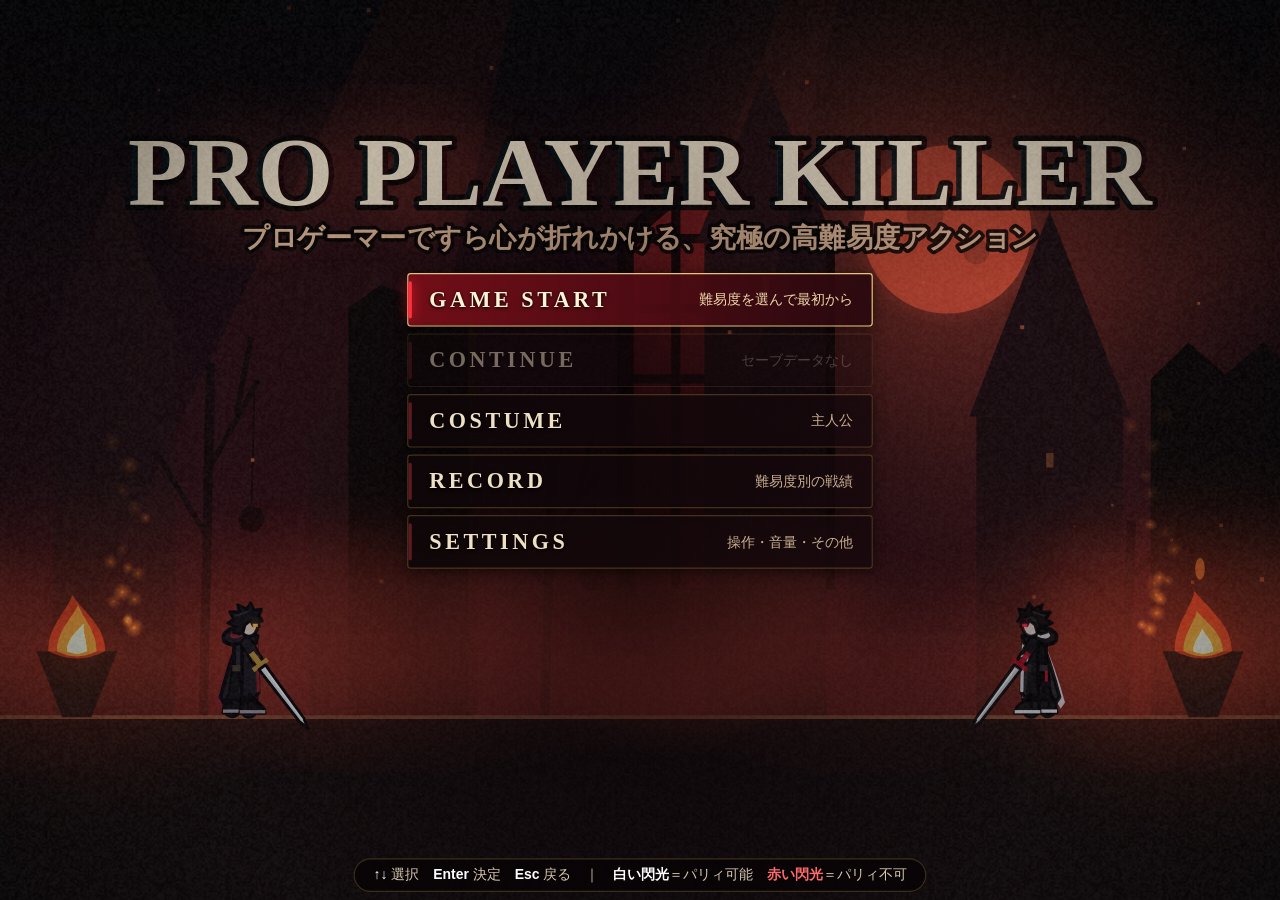
==== commit 6e8d6fc5: "ゲームを更新しています" ====
--- a/games/pro-player-killer/index.html
+++ b/games/pro-player-killer/index.html
@@ -453,12 +453,13 @@
     collapse(){ground(x,x+60);x+=60;ground(x,x+190,{crumble:1,shakeT:48,big:1});x+=190;ground(x,x+300);x+=300},
     float(){ground(x,x+60);x+=60;plat(x+60,GY-50,80);plat(x+190,GY-100,70,{crumble:1});plat(x+320,GY-70,80,{crumble:1});x+=470;ground(x,x+260);x+=260}
   };
+  const FC=FCHUNK(G.stage),FG={ground,plat,spike,w};for(const k in FC)C[k]=()=>{x=FC[k](FG,x)};
   const pools=[['ghoul','pit','spikes','crumble','archer','shrine','pack','collapse'],
     ['ghoul','pit','spikes','crumble','archer','shrine','lancer','blades','float','collapse','pack'],
     ['lancer','pack','blades','shrine','pit','archer']];
-  const pool=pools[G.stage].slice();if(m.blades&&!pool.includes('blades'))pool.push('blades');
+  const pool=(pools[G.stage]||pools[TB(G.stage)]).slice();pool.push(...Object.keys(FC));if(m.blades&&!pool.includes('blades'))pool.push('blades');
   let prev='';if(G.stage===0){C.ghoul();prev='ghoul'}
-  w.cps=[];const cpAt=[st.len/3,st.len*2/3];while(x<st.len){if(st.len>3000&&w.cps.length<2&&x>=cpAt[w.cps.length]){ground(x,x+440);w.cps.push(x+220);x+=440;prev='';continue}let k;do{k=pool[Math.floor(R()*pool.length)]}while(k===prev);prev=k;C[k]()}
+  let bag=[];w.cps=[];const cpAt=[st.len/3,st.len*2/3];while(x<st.len){if(st.len>3000&&w.cps.length<2&&x>=cpAt[w.cps.length]){ground(x,x+440);w.cps.push(x+220);x+=440;prev='';continue}let k;if(!bag.length)bag=fBag(pool,Object.keys(FC),R,prev);k=bag.pop();prev=k;C[k]()}
   ground(x,x+360);w.deco.push({k:'gate',x:x+330});x+=360;
   w.arenaX=x;const AW=Math.max(1000,Math.ceil(VW)+80);ground(x,x+AW);w.arenaEnd=x+AW;
   w.solids.push({x:w.arenaEnd,y:-2000,w:80,h:3000,wall:1});
@@ -1661,10 +1662,10 @@
 }
 function updateProjs(){
   const P=world.projs;
-  for(let i=P.length-1;i>=0;i--){const q=P[i];q.x+=q.vx;q.y+=q.vy;q.life--;
+  for(let i=P.length-1;i>=0;i--){const q=P[i];if(q.g)q.vy+=q.g;q.x+=q.vx;q.y+=q.vy;q.life--;
     if(q.k!=='wave'&&solidAt(q.x,q.y)&&q.y<GY-2)q.dead=true;
     if(q.life<=0||q.y>GY+40)q.dead=true;
-    if(q.k==='wave'&&(q.x<world.arenaX-50||q.x>world.arenaEnd+10))q.dead=true;
+    if(q.k==='wave'&&world.bossOn&&(q.x<world.arenaX-50||q.x>world.arenaEnd+10))q.dead=true;
     if(!q.dead){
       if((q.k==='homing'||q.home)&&!q.reflected&&q.life>40){const a=Math.atan2(pcy()-q.y,pcx()-q.x),c0=Math.atan2(q.vy,q.vx);let d=a-c0;while(d>Math.PI)d-=6.283;while(d<-Math.PI)d+=6.283;const n=c0+clamp(d,-.045,.045),sp=Math.hypot(q.vx,q.vy);q.vx=Math.cos(n)*sp;q.vy=Math.sin(n)*sp}
       if(!q.reflected&&!q.deco){const b=q.k==='wave'?{x:q.x-14,y:GY-36,w:28,h:36}:{x:q.x-q.r,y:q.y-q.r,w:q.r*2,h:q.r*2};
@@ -1713,9 +1714,9 @@
   const w=world;w.bossOn=true;G.cp=1;
   w.solids.push({x:w.arenaX-40,y:GY-640,w:40,h:640,wall:1,gate:1});
   const bx=w.arenaX+Math.min(w.arenaEnd-w.arenaX-120,Math.max(520,(w.arenaEnd-w.arenaX)*.66));
-  w.boss=G.stage===0?new Exe(bx):G.stage===1?new Witch(bx):new Pro(bx);{const B=w.boss;B.max=Math.round(B.max*DF().bossHp);B.hp=B.max;B.gd=0;B.brk=0;B.hold=0;B.ph=1;G.phTxt=null;if(G.diff)B.sub=B.sub+'　◆ '+DF().name}
+  w.boss=G.stage>=3?new Lord(G.stage,bx):G.stage===0?new Exe(bx):G.stage===1?new Witch(bx):new Pro(bx);{const B=w.boss;B.max=Math.round(B.max*DF().bossHp);B.hp=B.max;B.gd=0;B.brk=0;B.hold=0;B.ph=1;G.phTxt=null;if(G.diff)B.sub=B.sub+'　◆ '+DF().name}
   G.banner=0;const first=!G.sawIntro[G.stage];G.sawIntro[G.stage]=true;G.intro=G.introMax=first?170:70;G.introKind='boss';sfx('boss');shake(6);
-  playMusic(G.stage===0?'exe':G.stage===1?'witch':'pro');if(G.stage===2){G.distort=36;sfx('mirror')}
+  playMusic(G.stage>=3?LORDS[G.stage].mus:G.stage===0?'exe':G.stage===1?'witch':'pro');if(G.stage===2){G.distort=36;sfx('mirror')}
   player.vx=0;if(player.st==='atk'||player.st==='dodge'){player.st='n';player.t=0}
 }
 function stepPlay(){
@@ -1795,11 +1796,11 @@
  title:{bpm:64,vol:.9,play(s,t,d,q){const st=s%16,bar=(s>>4)%4,ch=[[50,53,57],[46,50,53],[43,46,50],[45,49,52]][bar];
    if(st===0){for(const n of ch)nt(t,n,q*16,'triangle',.035,d,{a:1.4,r:1.6,lp:900});nt(t,ch[0]-12,q*16,'sine',.07,d,{a:.8,r:1.5})}
    if(st===0||st===6||st===10||(st===13&&bar%2)){const sc=[62,65,69,72,74,77,81],n=sc[Math.floor(hash(s*1.7)*sc.length)];nt(t,n,1.8,'sine',.04,d,{r:1.7});nt(t,n+12,1.2,'sine',.012,d,{r:1.1})}}},
- stage:{bpm:78,vol:.85,play(s,t,d,q){const th=world?world.theme:0,R=[0,-2,2][th],st=s%16,bar=(s>>4)%4,ch=[[50,53,57],[48,51,55],[46,50,53],[45,49,52]][bar].map(n=>n+R);
+ stage:{bpm:78,vol:.85,play(s,t,d,q){const th=world?world.theme:0,R=[0,-2,2][TB(th)],st=s%16,bar=(s>>4)%4,ch=[[50,53,57],[48,51,55],[46,50,53],[45,49,52]][bar].map(n=>n+R);
    if(st===0){nt(t,ch[0]-24,q*16,'sawtooth',.05,d,{a:.6,r:1,lp:260});for(const n of ch)nt(t,n,q*16,'triangle',.022,d,{a:1.6,r:1.4,lp:700})}
    if(st===0||st===3)kickD(t,d,.22);if(st%4===2)hatD(t,d,.012);
-   if(hash(s*3.3)>.78){const sc=[62,65,67,69,72,74].map(n=>n+R),n=sc[Math.floor(hash(s*9.1)*sc.length)];nt(t,n,1.4,th===2?'square':'sine',th===2?.012:.03,d,{r:1.3,lp:2600})}
-   if(th===1&&st===0&&bar%2===0){nt(t,43+R,3,'sine',.06,d,{r:2.8});nt(t,58+R,2.4,'sine',.02,d,{r:2.2})}}},
+   if(hash(s*3.3)>.78){const sc=[62,65,67,69,72,74].map(n=>n+R),n=sc[Math.floor(hash(s*9.1)*sc.length)];nt(t,n,1.4,TB(th)===2?'square':'sine',TB(th)===2?.012:.03,d,{r:1.3,lp:2600})}
+   if(TB(th)===1&&st===0&&bar%2===0){nt(t,43+R,3,'sine',.06,d,{r:2.8});nt(t,58+R,2.4,'sine',.02,d,{r:2.2})}}},
  exe:{bpm:136,vol:.9,play(s,t,d,q){const st=s%16,bar=(s>>4)%4,rt=38+[0,0,-2,-4][bar],bp=[0,0,12,0,0,0,10,0,0,0,8,0,7,0,5,3];
    nt(t,rt+bp[st],q*.9,'sawtooth',.07,d,{lp:900,lp2:300,q:4});
    if(st===0||st===7||st===8||st===14)kickD(t,d,.5);if(st===4||st===12)snareD(t,d,.22);if(st%2===0)hatD(t,d,.02);if(st===0&&bar===0)crashD(t,d,.06);
@@ -1832,7 +1833,7 @@
 
 /* ---------------- ENVIRONMENT ---------------- */
 const FLAME=[{o:'255,70,20',m:'255,150,40',c:'255,235,190'},{o:'140,70,255',m:'190,140,255',c:'245,235,255'},{o:'140,160,230',m:'200,215,255',c:'255,255,255'},{o:'255,20,50',m:'255,80,90',c:'255,220,220'}];
-const flamePal=()=>world&&world.final?FLAME[3]:FLAME[world?world.theme:0];
+const flamePal=()=>world&&world.final?FLAME[3]:FLAME[world?TB(world.theme):0];
 function drawFlame(x,y,s,P,seed){const t=frame*.18+seed;ctx.save();ctx.globalCompositeOperation='lighter';
   const gl=(70+Math.sin(t*1.3)*6)*s;ctx.globalAlpha=.3+Math.sin(t*2.1)*.04;ctx.drawImage(glowSpr(P.o),x-gl*1.6,y-gl*1.2,gl*3.2,gl*2.4);ctx.globalAlpha=1;
   const L=[[P.o,13,30,.5],[P.m,9,22,.65],[P.c,4.5,12,.9]];
@@ -1858,22 +1859,22 @@
   if(world.dying){const D=world.dying;D.t++;{const b3=D.b;if(b3 instanceof Witch)b3.y=Math.min(GY-b3.h,b3.y+Math.min(7,D.t*.4));if(b3 instanceof Pro&&D.t<44&&frame%2===0)addFx({k:'db',x:b3.x+rnd(0,b3.w),y:b3.y+rnd(0,b3.h),vx:rnd(-3,3),vy:-rnd(2,6),rot:rnd(0,6),vr:rnd(-.4,.4),s:rnd(2,4),col:Math.random()<.5?'#e8e8f4':'#ff3050',life:50,max:50})}if(D.t<100&&frame%2===0){const b2=D.b;for(let i=0;i<3;i++)addFx({k:'p',x:b2.x+rnd(0,b2.w),y:b2.y+rnd(0,b2.h),vx:rnd(-.6,.6),vy:-rnd(.6,2.2),life:rnd(40,70),col:'',s:rnd(1,2.4),g:-.01,glow:hexRgb(b2.acc)});dust(b2.x+rnd(0,b2.w),b2.y+rnd(0,b2.h),1,'20,14,16',12,.6,1)}}
 }
 let SKYC={};
-function skyGrad(th){const key=th+(world&&world.final&&th===2?'f':'');if(SKYC[key])return SKYC[key];const T=THEMES[th],g=ctx.createLinearGradient(0,0,0,VH);
+function skyGrad(th){const key=th+(world&&world.final&&TB(th)===2?'f':'');if(SKYC[key])return SKYC[key];const T=THEMES[th],g=ctx.createLinearGradient(0,0,0,VH);
   if(key==='2f'){g.addColorStop(0,'#0a0004');g.addColorStop(.55,'#2a0612');g.addColorStop(1,'#4a0a1c')}else{g.addColorStop(0,T.sky[0]);g.addColorStop(.55,T.sky[1]);g.addColorStop(1,T.sky[2])}return SKYC[key]=g}
-const fogRgb=th=>world&&world.final&&th===2?'150,20,45':THEMES[th].fog;
+const fogRgb=th=>world&&world.final&&TB(th)===2?'150,20,45':THEMES[th].fog;
 function drawClouds(th,bg,cx){const spr=fogSpr(fogRgb(th)),per=2600;
   for(const c of bg.clouds){const x=((c.x-cx*.05+frame*c.v)%per+per)%per-400;if(x>VW+50)continue;ctx.globalAlpha=c.a;ctx.drawImage(spr,x,groundSY*c.y,c.w,c.w*.34)}ctx.globalAlpha=1}
 const BEAM=['255,70,50','190,150,255','230,232,255'];
-function drawBeams(th,cx){const rgb=world&&world.final&&th===2?'255,40,70':BEAM[th],base=groundSY;ctx.save();ctx.globalCompositeOperation='lighter';
+function drawBeams(th,cx){const rgb=world&&world.final&&TB(th)===2?'255,40,70':BEAM[TB(th)],base=groundSY;ctx.save();ctx.globalCompositeOperation='lighter';
   for(let i=0;i<4;i++){const per=VW*1.5,x=((i*per/4+120-cx*.22)%per+per)%per-VW*.25,sw=Math.sin(frame*.006+i*1.7)*30,w=30+i%2*40,al=.06+.03*Math.sin(frame*.01+i);
     const g=ctx.createLinearGradient(0,0,0,base);g.addColorStop(0,`rgba(${rgb},${al})`);g.addColorStop(1,`rgba(${rgb},0)`);ctx.fillStyle=g;
     ctx.beginPath();ctx.moveTo(x+sw,0);ctx.lineTo(x+sw+w,0);ctx.lineTo(x-150+w*2.2,base);ctx.lineTo(x-170,base);ctx.closePath();ctx.fill()}ctx.restore()}
 function drawNear(th,bg,cx){const per=3360,base=groundSY;
   for(const n of bg.near){const x=((n.x-cx*.62)%per+per)%per-260;if(x>VW+120)continue;
-    if(th===0){ctx.fillStyle='#0b0506';ctx.beginPath();ctx.moveTo(x,base);ctx.lineTo(x,base-n.h);for(let i=0;i<=4;i++)ctx.lineTo(x+n.w*i/4,base-n.h-(i%2?10:0)-hash(n.x+i)*14);ctx.lineTo(x+n.w,base);ctx.fill();
+    if(TB(th)===0){ctx.fillStyle='#0b0506';ctx.beginPath();ctx.moveTo(x,base);ctx.lineTo(x,base-n.h);for(let i=0;i<=4;i++)ctx.lineTo(x+n.w*i/4,base-n.h-(i%2?10:0)-hash(n.x+i)*14);ctx.lineTo(x+n.w,base);ctx.fill();
       ctx.fillStyle='rgba(255,90,50,.07)';ctx.fillRect(x+n.w-5,base-n.h,5,n.h);
       if(n.k>.55){ctx.fillStyle='#2c080d';const bw=n.w*.6,bx=x+n.w*.2,by=base-n.h+22;ctx.beginPath();ctx.moveTo(bx,by);ctx.lineTo(bx+bw,by);for(let i=0;i<=4;i++)ctx.lineTo(bx+bw-bw*i/4,by+64+(i%2?12:0)+Math.sin(frame*.04+i+n.x)*3);ctx.closePath();ctx.fill()}}
-    else if(th===1){const sw=Math.sin(frame*.015+n.k*6)*.06,len=n.h*.7;ctx.save();ctx.translate(x,0);ctx.rotate(sw);ctx.strokeStyle='#09060f';ctx.fillStyle='#09060f';ctx.lineWidth=2.5;ctx.beginPath();ctx.moveTo(0,0);ctx.lineTo(0,len);ctx.stroke();
+    else if(TB(th)===1){const sw=Math.sin(frame*.015+n.k*6)*.06,len=n.h*.7;ctx.save();ctx.translate(x,0);ctx.rotate(sw);ctx.strokeStyle='#09060f';ctx.fillStyle='#09060f';ctx.lineWidth=2.5;ctx.beginPath();ctx.moveTo(0,0);ctx.lineTo(0,len);ctx.stroke();
       if(n.k>.45){ctx.lineWidth=2;ctx.beginPath();ctx.ellipse(0,len+4,16,6,0,0,7);ctx.fill();for(let i=-2;i<=2;i++){ctx.beginPath();ctx.moveTo(i*7,len+4);ctx.lineTo(i*8,len+52);ctx.stroke()}ctx.beginPath();ctx.ellipse(0,len+52,18,5,0,0,7);ctx.fill()}
       else{ctx.beginPath();ctx.moveTo(-11,len+30);ctx.quadraticCurveTo(-8,len,0,len);ctx.quadraticCurveTo(8,len,11,len+30);ctx.closePath();ctx.fill()}
       ctx.restore();
@@ -1889,9 +1890,9 @@
   ctx.strokeStyle=`rgba(255,200,210,${1-ph/7})`;ctx.lineWidth=2.2;ctx.beginPath();let x=x0,y=0;ctx.moveTo(x,y);while(y<base*.8){x+=(R()-.5)*40;y+=20+R()*30;ctx.lineTo(x,y)}ctx.stroke();ctx.restore()}
 function drawFore(th,bg,cx){const per=2700;
   for(const f of bg.fore){const x=((f.x-cx*1.25)%per+per)%per-150;if(x>VW+60)continue;const sw=Math.sin(frame*.02+f.k*6)*3;ctx.fillStyle='#030203';ctx.strokeStyle='#030203';
-    if(th===0){ctx.lineWidth=2.4;for(let y=0;y<f.h;y+=7){ctx.beginPath();if((y/7)%2)ctx.ellipse(x+sw*y/f.h,y+3,1.6,4,0,0,7);else ctx.ellipse(x+sw*y/f.h,y+3,3.4,4,0,0,7);ctx.stroke()}
+    if(TB(th)===0){ctx.lineWidth=2.4;for(let y=0;y<f.h;y+=7){ctx.beginPath();if((y/7)%2)ctx.ellipse(x+sw*y/f.h,y+3,1.6,4,0,0,7);else ctx.ellipse(x+sw*y/f.h,y+3,3.4,4,0,0,7);ctx.stroke()}
       ctx.lineWidth=3;ctx.beginPath();ctx.arc(x+sw,f.h+6,6,-.5,3.6);ctx.stroke()}
-    else if(th===1){ctx.lineWidth=2;ctx.beginPath();ctx.moveTo(x,0);ctx.lineTo(x+sw,f.h);ctx.stroke();ctx.beginPath();ctx.moveTo(x+sw-6,f.h+12);ctx.quadraticCurveTo(x+sw-5,f.h-1,x+sw,f.h-1);ctx.quadraticCurveTo(x+sw+5,f.h-1,x+sw+6,f.h+12);ctx.closePath();ctx.fill()}
+    else if(TB(th)===1){ctx.lineWidth=2;ctx.beginPath();ctx.moveTo(x,0);ctx.lineTo(x+sw,f.h);ctx.stroke();ctx.beginPath();ctx.moveTo(x+sw-6,f.h+12);ctx.quadraticCurveTo(x+sw-5,f.h-1,x+sw,f.h-1);ctx.quadraticCurveTo(x+sw+5,f.h-1,x+sw+6,f.h+12);ctx.closePath();ctx.fill()}
     else{ctx.save();ctx.translate(x,f.h*.5);ctx.rotate(frame*.003+f.k*6);ctx.fillStyle='rgba(6,6,9,.92)';ctx.beginPath();ctx.moveTo(-10,-26);ctx.lineTo(14,-14);ctx.lineTo(8,24);ctx.lineTo(-12,14);ctx.closePath();ctx.fill();
       ctx.strokeStyle=world&&world.final?'rgba(255,60,90,.5)':'rgba(230,230,255,.35)';ctx.lineWidth=1;ctx.stroke();ctx.restore()}}}
 function updateCorpses(){for(let i=world.corpses.length-1;i>=0;i--){const C=world.corpses[i],e=C.e;C.t++;if(e.fl>0)e.fl--;e.vx*=.92;
@@ -2114,7 +2115,7 @@
     if(q.k==='wave'){for(let i=0;i<3;i++){const h=(38+i*8)*(.8+.2*Math.sin(frame*.7+i*2)),w=14-i*3;ctx.fillStyle=`rgba(${i===2?'255,230,180':i===1?'255,140,60':'255,60,30'},${.55+i*.12})`;
         ctx.beginPath();ctx.moveTo(q.x-w-6,GY);ctx.quadraticCurveTo(q.x-2+Math.sin(frame*.9+i)*3,GY-h,q.x+w*.5+Math.sign(q.vx)*6,GY);ctx.fill()}
       ctx.globalAlpha=.6;ctx.drawImage(glowSpr('255,90,40'),q.x-42,GY-62,84,72);ctx.globalAlpha=1;continue}
-    const ang=Math.atan2(q.vy,q.vx),sp=Math.hypot(q.vx,q.vy),rgb=q.reflected?'255,210,120':q.k==='orb'?'200,160,255':q.k==='shard'?'255,90,130':q.k==='pierce'?'255,70,60':q.k==='giant'?'140,235,255':'190,235,255',tl=sp*(q.k==='orb'?4:q.k==='giant'?9:5);
+    const ang=Math.atan2(q.vy,q.vx),sp=Math.hypot(q.vx,q.vy),rgb=q.reflected?'255,210,120':q.rgb?q.rgb:q.k==='orb'?'200,160,255':q.k==='shard'?'255,90,130':q.k==='pierce'?'255,70,60':q.k==='giant'?'140,235,255':'190,235,255',tl=sp*(q.k==='orb'?4:q.k==='giant'?9:5);
     const g=ctx.createLinearGradient(q.x,q.y,q.x-Math.cos(ang)*tl,q.y-Math.sin(ang)*tl);g.addColorStop(0,`rgba(${rgb},.8)`);g.addColorStop(1,`rgba(${rgb},0)`);
     ctx.strokeStyle=g;ctx.lineWidth=q.k==='orb'?q.r*1.4:2.6;ctx.beginPath();ctx.moveTo(q.x,q.y);ctx.lineTo(q.x-Math.cos(ang)*tl,q.y-Math.sin(ang)*tl);ctx.stroke();
     const gr=q.k==='orb'?q.r*4:q.k==='giant'?70:22;ctx.drawImage(glowSpr(rgb),q.x-gr,q.y-gr,gr*2,gr*2)}
@@ -2144,8 +2145,8 @@
     ctx.strokeStyle=T.edge;ctx.lineWidth=2;ctx.beginPath();ctx.moveTo(x,y);
     for(let px=0;px<=s.w;px+=10)ctx.lineTo(x+px,y-hash(s.x+px)*2.2);ctx.stroke();
     ctx.fillStyle='rgba(0,0,0,.35)';for(let px=10;px<s.w;px+=37){const h=hash(px+s.x*3);if(h>.5)ctx.fillRect(x+px,y+14+h*30,6+h*10,2)}
-    if(world.theme===0)for(let px=8;px<s.w;px+=23){const h=hash(px*7+s.x);if(h>.6){ctx.strokeStyle='#3a2a1e';ctx.lineWidth=1.4;ctx.beginPath();ctx.moveTo(x+px,y);ctx.lineTo(x+px-2,y-4-h*6);ctx.moveTo(x+px+3,y);ctx.lineTo(x+px+5,y-3-h*5);ctx.stroke()}}
-    if(world.theme===2)for(let px=0;px<s.w;px+=60){ctx.strokeStyle='rgba(225,225,240,.1)';ctx.lineWidth=1;ctx.beginPath();ctx.moveTo(x+px,y+2);ctx.lineTo(x+px+30,y+40);ctx.stroke()}
+    if(TB(world.theme)===0)for(let px=8;px<s.w;px+=23){const h=hash(px*7+s.x);if(h>.6){ctx.strokeStyle='#3a2a1e';ctx.lineWidth=1.4;ctx.beginPath();ctx.moveTo(x+px,y);ctx.lineTo(x+px-2,y-4-h*6);ctx.moveTo(x+px+3,y);ctx.lineTo(x+px+5,y-3-h*5);ctx.stroke()}}
+    if(TB(world.theme)===2)for(let px=0;px<s.w;px+=60){ctx.strokeStyle='rgba(225,225,240,.1)';ctx.lineWidth=1;ctx.beginPath();ctx.moveTo(x+px,y+2);ctx.lineTo(x+px+30,y+40);ctx.stroke()}
     if(s.crumble){ctx.strokeStyle='rgba(0,0,0,.65)';ctx.lineWidth=1.6;for(let px=20;px<s.w;px+=38){ctx.beginPath();ctx.moveTo(x+px,y);ctx.lineTo(x+px+6,y+12);ctx.lineTo(x+px+1,y+26);ctx.stroke()}
       if(s.st===1){ctx.fillStyle='rgba(255,60,40,.12)';ctx.fillRect(x,y,s.w,30)}}
   }
@@ -2195,40 +2196,40 @@
 function drawBg(th,bg,cx){
   const T=THEMES[th];
   ctx.fillStyle=skyGrad(th);ctx.fillRect(0,0,VW,VH);
-  const mx=VW*.74,my=groundSY*.32;if(!(th===2&&world&&world.final)){const mg=ctx.createRadialGradient(mx,my,10,mx,my,190);mg.addColorStop(0,T.moon);mg.addColorStop(.25,T.moon+'66');mg.addColorStop(1,T.moon+'00');
+  const mx=VW*.74,my=groundSY*.32;if(!(TB(th)===2&&world&&world.final)){const mg=ctx.createRadialGradient(mx,my,10,mx,my,190);mg.addColorStop(0,T.moon);mg.addColorStop(.25,T.moon+'66');mg.addColorStop(1,T.moon+'00');
   ctx.fillStyle=mg;ctx.fillRect(mx-200,my-200,400,400);ctx.fillStyle=T.moon;ctx.beginPath();ctx.arc(mx,my,46,0,7);ctx.fill();
   ctx.fillStyle='rgba(0,0,0,.18)';ctx.beginPath();ctx.arc(mx-12,my-8,10,0,7);ctx.arc(mx+16,my+12,7,0,7);ctx.fill();
-  if(th===2){ctx.strokeStyle='rgba(0,0,0,.5)';ctx.lineWidth=2;ctx.beginPath();ctx.moveTo(mx-46,my-6);ctx.lineTo(mx-10,my+4);ctx.lineTo(mx+20,my-20);ctx.moveTo(mx-10,my+4);ctx.lineTo(mx+4,my+44);ctx.stroke()}}
+  if(TB(th)===2){ctx.strokeStyle='rgba(0,0,0,.5)';ctx.lineWidth=2;ctx.beginPath();ctx.moveTo(mx-46,my-6);ctx.lineTo(mx-10,my+4);ctx.lineTo(mx+20,my-20);ctx.moveTo(mx-10,my+4);ctx.lineTo(mx+4,my+44);ctx.stroke()}}
   drawClouds(th,bg,cx);
   const base=groundSY;
-  if(th===0){const pw=520;for(let i=0;i<6;i++){let x=((i*pw+90-cx*.1)%(pw*6)+pw*6)%(pw*6)-260;if(x>VW+60)continue;const wy=base-300,ww=110,wh=230;
+  if(TB(th)===0){const pw=520;for(let i=0;i<6;i++){let x=((i*pw+90-cx*.1)%(pw*6)+pw*6)%(pw*6)-260;if(x>VW+60)continue;const wy=base-300,ww=110,wh=230;
       const gl=ctx.createLinearGradient(0,wy,0,wy+wh);gl.addColorStop(0,'rgba(255,40,40,.42)');gl.addColorStop(1,'rgba(120,0,10,.18)');ctx.fillStyle=gl;
       ctx.beginPath();ctx.moveTo(x,wy+wh);ctx.lineTo(x,wy+40);ctx.quadraticCurveTo(x+ww/2,wy-26,x+ww,wy+40);ctx.lineTo(x+ww,wy+wh);ctx.fill();
       ctx.strokeStyle='rgba(10,2,4,.9)';ctx.lineWidth=5;ctx.beginPath();for(let k=1;k<4;k++){ctx.moveTo(x+ww*k/4,wy+4);ctx.lineTo(x+ww*k/4,wy+wh)}for(let k=1;k<6;k++){ctx.moveTo(x,wy+wh*k/6);ctx.lineTo(x+ww,wy+wh*k/6)}ctx.stroke();
       ctx.lineWidth=9;ctx.beginPath();ctx.moveTo(x,wy+wh);ctx.lineTo(x,wy+40);ctx.quadraticCurveTo(x+ww/2,wy-26,x+ww,wy+40);ctx.lineTo(x+ww,wy+wh);ctx.stroke()}}
-  if(th===1){const bx=((VW*.18-cx*.06)%(VW*1.4)+VW*1.4)%(VW*1.4)-80,sw=Math.sin(frame*.012)*.05;ctx.save();ctx.translate(bx,0);ctx.rotate(sw);
+  if(TB(th)===1){const bx=((VW*.18-cx*.06)%(VW*1.4)+VW*1.4)%(VW*1.4)-80,sw=Math.sin(frame*.012)*.05;ctx.save();ctx.translate(bx,0);ctx.rotate(sw);
       ctx.strokeStyle='rgba(20,12,34,.9)';ctx.lineWidth=4;ctx.beginPath();ctx.moveTo(0,0);ctx.lineTo(0,base*.22);ctx.stroke();
       ctx.fillStyle='rgba(28,16,46,.92)';const by=base*.22;ctx.beginPath();ctx.moveTo(-14,by);ctx.quadraticCurveTo(-26,by+10,-30,by+70);ctx.lineTo(-44,by+92);ctx.lineTo(44,by+92);ctx.lineTo(30,by+70);ctx.quadraticCurveTo(26,by+10,14,by);ctx.closePath();ctx.fill();
       ctx.strokeStyle='rgba(180,140,255,.25)';ctx.lineWidth=2;ctx.stroke();ctx.restore()}
-  if(th===2&&world&&world.final){const g2=ctx.createRadialGradient(VW*.62,base*.45,20,VW*.62,base*.45,VW*.7);g2.addColorStop(0,'rgba(255,30,70,.45)');g2.addColorStop(1,'rgba(90,0,20,.25)');
+  if(TB(th)===2&&world&&world.final){const g2=ctx.createRadialGradient(VW*.62,base*.45,20,VW*.62,base*.45,VW*.7);g2.addColorStop(0,'rgba(255,30,70,.45)');g2.addColorStop(1,'rgba(90,0,20,.25)');
       ctx.fillStyle=g2;ctx.fillRect(0,0,VW,VH);ctx.lineCap='round';
       for(let i=0;i<3;i++){ctx.strokeStyle=`rgba(255,${40+i*30},${80+i*20},${.5-i*.12})`;ctx.lineWidth=22-i*6;ctx.beginPath();ctx.arc(VW*.66,base*.42,150+i*34,-.6+frame*.004*(i+1),2.3+frame*.004*(i+1));ctx.stroke()}}
-  if(th===2&&world&&world.final)drawLightning(base);
+  if(TB(th)===2&&world&&world.final)drawLightning(base);
   const per=2520;
   ctx.fillStyle=T.far;
   for(const b of bg.far){let x=((b.x-cx*.15)%per+per)%per-200;if(x>VW+100)continue;
-    if(th===1){const top=0;ctx.beginPath();ctx.moveTo(x,top);ctx.lineTo(x,top+b.h*.9);ctx.lineTo(x+b.w/2,top+b.h*1.25);ctx.lineTo(x+b.w,top+b.h*.9);ctx.lineTo(x+b.w,top);ctx.fill();
+    if(TB(th)===1){const top=0;ctx.beginPath();ctx.moveTo(x,top);ctx.lineTo(x,top+b.h*.9);ctx.lineTo(x+b.w/2,top+b.h*1.25);ctx.lineTo(x+b.w,top+b.h*.9);ctx.lineTo(x+b.w,top);ctx.fill();
       ctx.fillStyle='rgba(255,200,120,.25)';if(b.k>.5)ctx.fillRect(x+b.w/2-2,top+b.h*.5,4,7);ctx.fillStyle=T.far}
-    else if(th===2){ctx.fillRect(x,base-b.h*1.5,b.w*.6,b.h*1.5);ctx.fillStyle='rgba(160,240,255,.06)';ctx.fillRect(x+b.w*.1,base-b.h*1.5,3,b.h*1.5);ctx.fillStyle=T.far}
+    else if(TB(th)===2){ctx.fillRect(x,base-b.h*1.5,b.w*.6,b.h*1.5);ctx.fillStyle='rgba(160,240,255,.06)';ctx.fillRect(x+b.w*.1,base-b.h*1.5,3,b.h*1.5);ctx.fillStyle=T.far}
     else{ctx.fillRect(x,base-b.h,b.w,b.h);ctx.beginPath();ctx.moveTo(x-4,base-b.h);ctx.lineTo(x+b.w/2,base-b.h-b.w*1.4);ctx.lineTo(x+b.w+4,base-b.h);ctx.fill();
       if(b.k>.4){ctx.fillStyle='rgba(255,150,80,.3)';ctx.fillRect(x+b.w/2-2,base-b.h+20,4,8);ctx.fillStyle=T.far}}}
   drawBeams(th,cx);
   const per2=2600;
   for(const b of bg.mid){let x=((b.x-cx*.38)%per2+per2)%per2-200;if(x>VW+150)continue;ctx.fillStyle=T.mid;ctx.strokeStyle=T.mid;
-    if(th===0){ctx.lineWidth=5;ctx.beginPath();ctx.moveTo(x,base);ctx.lineTo(x+4,base-b.h);ctx.stroke();ctx.lineWidth=3;
+    if(TB(th)===0){ctx.lineWidth=5;ctx.beginPath();ctx.moveTo(x,base);ctx.lineTo(x+4,base-b.h);ctx.stroke();ctx.lineWidth=3;
       ctx.beginPath();ctx.moveTo(x+3,base-b.h*.7);ctx.lineTo(x+30,base-b.h*.95);ctx.moveTo(x+3,base-b.h*.5);ctx.lineTo(x-26,base-b.h*.75);ctx.moveTo(x+18,base-b.h*.85);ctx.lineTo(x+26,base-b.h-14);ctx.stroke();
       if(b.k>.6){ctx.lineWidth=1;ctx.beginPath();ctx.moveTo(x+28,base-b.h*.93);ctx.lineTo(x+28+Math.sin(frame*.03+b.s)*3,base-b.h*.6);ctx.stroke();ctx.beginPath();ctx.arc(x+28+Math.sin(frame*.03+b.s)*3,base-b.h*.6+8,7,0,7);ctx.fill()}}
-    else if(th===1){const sw=Math.sin(frame*.02+b.s)*.12,len=80+b.h;ctx.save();ctx.translate(x,0);ctx.rotate(sw);ctx.lineWidth=2;ctx.beginPath();ctx.moveTo(0,0);ctx.lineTo(0,len);ctx.stroke();
+    else if(TB(th)===1){const sw=Math.sin(frame*.02+b.s)*.12,len=80+b.h;ctx.save();ctx.translate(x,0);ctx.rotate(sw);ctx.lineWidth=2;ctx.beginPath();ctx.moveTo(0,0);ctx.lineTo(0,len);ctx.stroke();
       ctx.beginPath();ctx.moveTo(-12-b.k*12,len+40);ctx.quadraticCurveTo(-10,len,0,len);ctx.quadraticCurveTo(10,len,12+b.k*12,len+40);ctx.closePath();ctx.fill();ctx.restore()}
     else{ctx.save();ctx.translate(x,base-b.h*1.4+Math.sin(frame*.02+b.s)*10);ctx.rotate(frame*.004+b.s);ctx.fillStyle='rgba(220,220,235,.06)';ctx.strokeStyle='rgba(235,235,250,.22)';ctx.lineWidth=1;
       ctx.beginPath();ctx.moveTo(-14,-30);ctx.lineTo(18,-20);ctx.lineTo(10,34);ctx.lineTo(-18,20);ctx.closePath();ctx.fill();ctx.stroke();ctx.restore()}}
@@ -2242,7 +2243,7 @@
 function drawAmbient(th,bg){
   const T=THEMES[th];ctx.fillStyle=T.amb;
   for(const a of bg.amb){let x,y;
-    if(th===0){y=((a.y-frame*a.v)%VH+VH)%VH;x=((a.x+Math.sin(frame*.02+a.p)*20-cam.x*.6)%VW+VW)%VW}
+    if(TB(th)===0){y=((a.y-frame*a.v)%VH+VH)%VH;x=((a.x+Math.sin(frame*.02+a.p)*20-cam.x*.6)%VW+VW)%VW}
     else{y=((a.y+frame*a.v*.6)%VH+VH)%VH;x=((a.x+Math.sin(frame*.015+a.p)*30-cam.x*.6)%VW+VW)%VW}
     ctx.globalAlpha=.25+.35*Math.sin(frame*.05+a.p)**2;ctx.fillRect(x,y,a.s,a.s)}
   ctx.globalAlpha=1;
@@ -2396,7 +2397,7 @@
     ctx.save();ctx.translate(VW/2,groundSY);ctx.scale(z,z);ctx.rotate(rot);ctx.translate(-VW/2,-groundSY);
     ctx.translate(-cam.x+sx+cam.kx,offY+sy+cam.ky);
     drawDeco();drawTerrain();
-    if(th===2)drawReflection();
+    if(TB(th)===2)drawReflection();
     drawSpikes();drawBlades();
     drawZones();
     for(const e of world.enemies)if(e.x>cam.x-120&&e.x<cam.x+VW+120)(e.drawR?e.drawR():e.draw());
@@ -2463,7 +2464,7 @@
 function applyLayout(){BS=baseBS();if(!LAY)LAY=defLayout();resolveLayout(EDIT?EDIT.drag:null);const vw=innerWidth,vh=innerHeight;
   for(const id of BTN_IDS){const el=btnEl(id),c=LAY[id],z=bsize(id),s=BS*c.s;if(!el)continue;
     el.style.left=(c.x*vw-z.w/2)+'px';el.style.top=(c.y*vh-z.h/2)+'px';el.style.width=z.w+'px';el.style.height=z.h+'px';el.style.setProperty('--bs',s+'px');
-    const a=c.a;el.style.setProperty('--al',a);el.style.color=`rgba(234,223,205,${Math.max(.7,a)})`;el.style.display=(c.v&&!(isSk(id)&&!SKILLS[SKN.cur]))||G.editing?'flex':'none';el.classList.toggle('hid',!c.v);el.classList.toggle('esel',!!(EDIT&&EDIT.sel===id))}}
+    const a=c.a;el.style.setProperty('--al',a);el.style.color=`rgba(234,223,205,${Math.max(.7,a)})`;el.style.display=c.v||G.editing?'flex':'none';el.classList.toggle('hid',!c.v);el.classList.toggle('esel',!!(EDIT&&EDIT.sel===id))}}
 
 /* ---------- save data ---------- */
 function readSlot(i){try{const raw=lsGet(SKEY(i));if(!raw)return{empty:true};const d=JSON.parse(raw);if(!validSave(d))return{corrupt:true};return migrateSave(d)}catch(_){return{corrupt:true}}}
@@ -2945,7 +2946,7 @@
 const RECS=loadRecords();
 function saveRecords(){return lsSet(REC_KEY,JSON.stringify(RECS))}
 function calcScore(clear){const s=G.stats,sec=G.time/60;
-  let b=(G.kills||0)*120+s.parry*80+(s.ctr||0)*120+s.dodge*40+(G.brks||0)*500+(clear?3:Math.min(3,(G.prog||[]).length))*4000;
+  let b=(G.kills||0)*120+s.parry*80+(s.ctr||0)*120+s.dodge*40+(G.brks||0)*500+(clear?10:Math.min(10,(G.prog||[]).length))*1200;
   if(clear)b+=8000+Math.max(0,Math.round((1200-sec)*8))+(G.rank?G.rank.score*60:0);
   b-=G.deaths*250+s.hits*60;return Math.max(0,Math.round(b*DF().mult))}
 /* only strictly higher scores overwrite; returns true when a new record was written */
@@ -3096,7 +3097,7 @@
 function openRecord(){const p=el('div','panel wide recp');p.appendChild(el('div','hd','RECORD'));const box=el('div','recl');
   DIFFS.forEach(D=>{const r=RECS.d[D.id],c=el('div','rc');c.appendChild(el('div','rn',`<span style="color:${D.col}">${D.name}</span>`));
     if(!r)c.appendChild(el('div','nr','NO RECORD'));
-    else c.appendChild(el('div','rv',`<div class="sc">BEST SCORE <b>${fmtScore(r.score)}</b></div><div>${r.clear?'<em class="cl">CLEAR</em>':`<em class="nc">未クリア（${r.stage+1<=3?STAGES[Math.min(2,r.stage)].name.split('　')[0]:''}到達）</em>`}</div>
+    else c.appendChild(el('div','rv',`<div class="sc">BEST SCORE <b>${fmtScore(r.score)}</b></div><div>${r.clear?'<em class="cl">CLEAR</em>':`<em class="nc">未クリア（${STAGES[r.stage]?STAGES[r.stage].name.split('　')[0]:''}到達）</em>`}</div>
       <div>CLEAR TIME <b>${r.clear?fmtTime(r.time):'―'}</b></div><div>ENEMIES DEFEATED <b>${r.kills}</b></div><div>コスチューム <b>${SKINS[r.cos].name}</b></div><div class="dt">更新 ${fmtDate(r.date)}</div>`));
     box.appendChild(c)});
   p.appendChild(box);p.appendChild(mi('戻る',()=>popPanel(),{cls:'back'}));pushPanel(p,()=>popPanel());dragScroll(box)}
@@ -3661,7 +3662,7 @@
  {st:null,n:'第六章',x:.61,y:.50},{st:null,n:'第七章',x:.53,y:.33},{st:null,n:'第八章',x:.41,y:.27},
  {st:null,n:'第九章',x:.29,y:.34},
  {st:2,n:'終章',t:'鏡の回廊',e:'HALL OF MIRRORS',boss:'闇の鏡像',x:.16,y:.29}];
-STAGES[0].len=8400;STAGES[1].len=9000;STAGES[2].len=6600;
+STAGES[0].len=8400;STAGES[1].len=9000;STAGES[2].len=7400;
 const bossName=s=>{const c=CHAPTERS.find(c=>c.st===s);return c?c.boss:'???'};
 const chOf=s=>CHAPTERS.findIndex(c=>c.st===s);
 function chState(i){const c=CHAPTERS[i],P=G.prog||[];if(c.st===null)return'soon';if(P.includes(c.st))return'clear';
@@ -3686,7 +3687,7 @@
 {const o=placePlayer;placePlayer=function(){o();if(!G.cp&&G.mid&&world.cps&&world.cps[G.mid-1]!=null){const x=world.cps[G.mid-1];
   player.x=x-12;player.y=GY-54;world.enemies=world.enemies.filter(e=>e.x>x+320);cam.x=clamp(player.x-VW*.35,0,1e9);cam.px=undefined}}}
 {const o=nextStage;nextStage=function(){if(G.rush){rushNext();return}
-  const s=G.stage;if(!G.prog.includes(s))G.prog.push(s);G.cp=0;G.mid=0;G.clearT=0;
+  const s=G.stage;G.prog=G.prog||[];if(!G.prog.includes(s))G.prog.push(s);G.cp=0;G.mid=0;G.clearT=0;
   if(s===FINAL_ST){finish();autoSave(makeMapSave());return}
   const ci=chOf(s);G.mode='trans';
   fadeTo(()=>{openMap(nextCh());autoSave();setTimeout(()=>toast(`${CHAPTERS[ci].n} 制覇！ 新たな道が開かれた`),300)})}}
@@ -3862,6 +3863,822 @@
 .rushr .spl{display:grid;grid-template-columns:auto auto;gap:3px 22px;font-size:13px;justify-content:center;margin:4px 0 8px;font-variant-numeric:tabular-nums}
 .rushr .spl i{color:#ff6a6a;font-style:normal;font-weight:900}`;document.head.appendChild(st)}
 
+/* ================= v14: 20 new mob types (data-driven Fiend) ================= */
+function mL(x0,y0,x1,y1,w,c){ctx.strokeStyle='#07050a';ctx.lineWidth=w+2.6;ctx.beginPath();ctx.moveTo(x0,y0);ctx.lineTo(x1,y1);ctx.stroke();ctx.strokeStyle=c;ctx.lineWidth=w;ctx.stroke()}
+function mL3(x0,y0,x1,y1,x2,y2,w,c){ctx.strokeStyle='#07050a';ctx.lineWidth=w+2.6;ctx.beginPath();ctx.moveTo(x0,y0);ctx.lineTo(x1,y1);ctx.lineTo(x2,y2);ctx.stroke();ctx.strokeStyle=c;ctx.lineWidth=w;ctx.stroke()}
+function mE(x,y,rx,ry,c,r){ctx.fillStyle=c;ctx.strokeStyle='#07050a';ctx.lineWidth=2.2;ctx.beginPath();ctx.ellipse(x,y,rx,ry,r||0,0,7);ctx.fill();ctx.stroke()}
+function mP(p,c){ctx.fillStyle=c;ctx.strokeStyle='#07050a';ctx.lineWidth=2.2;ctx.beginPath();ctx.moveTo(p[0],p[1]);for(let i=2;i<p.length;i+=2)ctx.lineTo(p[i],p[i+1]);ctx.closePath();ctx.fill();ctx.stroke()}
+function mEye(x,y,rgb,s){s=s||2.2;ctx.fillStyle=`rgb(${rgb})`;ctx.fillRect(x-s/2,y-s/2,s*1.4,s);ctx.save();ctx.globalCompositeOperation='lighter';ctx.globalAlpha=.6;ctx.drawImage(glowSpr(rgb),x-7,y-7,14,14);ctx.restore()}
+function mLegs(b,hip,len,sep,w,c1,c2){const air=!b.onGround&&!b.fly,mv=Math.abs(b.vx)>.15;
+  for(const i of[-1,1]){const a=air?(i>0?-.7:.4):mv?Math.sin(b.walk+(i>0?0:Math.PI))*.65:.12*i;mL3(i*sep,-hip,i*sep+Math.sin(a)*len*.5,-hip/2,i*sep+Math.sin(a)*len*.42-2,0,w,i>0?c1:c2)}}
+function windK(b){return b.st==='wind'&&b.cur?clamp(b.t/Math.min(b.cur.wt,200),0,1):0}
+function wAng(b,rest){const c=b.cur,st=b.st,t=b.t;if(!c||c.a0===undefined)return rest+Math.sin(frame*.06+(b.seed||0))*.06;
+  if(st==='wind')return lerp(rest,c.a0,ease(clamp(t/Math.min(c.wt,18),0,1)));if(st==='act')return lerp(c.a0,c.a1,eo(clamp(t/3,0,1)));if(st==='rec')return c.a1;return rest}
+
+/* attack templates */
+const FATK={
+ melee(b,A,r){return{k:A.k,wt:r(A.wt||26),act:A.act||6,rec:r(A.rec||30),parry:A.parry!==false,dmg:A.dmg||1,heavy:A.heavy,a0:A.a0??-2.2,a1:A.a1??1.2,reach:A.reach||70,
+   during:A.lunge?(x=>{if(x.st==='act'&&x.t<4)x.vx=(x.edge(x.face)&&!x.fly)?0:x.face*A.lunge}):null,box:x=>front(x,A.x0||0,A.reach||70,A.y0??-6,A.y1??x.h),cause:A.cause,tip:A.tip,fx:'arc'}},
+ charge(b,A,r){return{k:A.k,wt:r(A.wt||30),act:A.act||14,rec:r(A.rec||40),parry:false,dmg:A.dmg||1,heavy:A.heavy,a0:.4,a1:.4,
+   during:x=>{if(x.st==='act'){x.vx=x.edge(x.face)?0:x.face*(A.v||9)*Math.min(1.15,G.mut.spd);if(x.t%2===0)speedLines(x.cx(),x.y+x.h*.5,x.face,1,x.D.rgb,18)}},box:x=>front(x,-x.w/2,x.w/2+(A.reach||24),4,x.h),cause:A.cause,tip:A.tip,fx:'thrust',zone:A.zone||170}},
+ slam(b,A,r){return{k:A.k,wt:r(A.wt||36),act:6,rec:r(A.rec||40),parry:false,dmg:A.dmg||1,heavy:1,a0:-2.6,a1:1.5,box:x=>({x:x.cx()-(A.r||64),y:GY-36,w:(A.r||64)*2,h:36}),cause:A.cause,tip:A.tip,fx:'slam',waves:A.waves,zoneR:A.r||64}},
+ spin(b,A,r){return{k:A.k,wt:r(A.wt||32),act:14,rec:r(A.rec||44),parry:false,dmg:A.dmg||2,heavy:1,a0:-3,a1:3.2,box:x=>({x:x.cx()-(A.r||96),y:x.y+4,w:(A.r||96)*2,h:x.h-4}),cause:A.cause,tip:A.tip,fx:'spin',zoneR:A.r||96}},
+ shoot(b,A,r){return{k:A.k,wt:r(A.wt||40),act:1,rec:r(A.rec||36),parry:A.parry!==false,dmg:0,heavy:A.heavy,a0:A.a0,a1:A.a1,onAct:x=>fiendShoot(x,A),fx:'shot'}},
+ hex(b,A,r){return{k:A.k,wt:r(A.wt||30),act:1,rec:r(A.rec||46),parry:false,dmg:0,noGlint:1,onAct:x=>{const px=pcx(),n=A.n||1;for(let i=0;i<n;i++){const ox=(i-(n-1)/2)*(A.gap||80),hw=A.hw||60;
+     haz({kind:A.kind||'pillar',x:px+ox-hw/2,w:hw,delay:(A.delay||44)+i*(A.stag||8),act:8,dmg:A.dmg||1,rgb:x.D.rgb,cause:A.cause,tip:A.tip})}},fx:'cast'}},
+ pulse(b,A,r){return{k:A.k,wt:r(A.wt||22),act:1,rec:r(A.rec||60),parry:false,dmg:0,noGlint:1,onAct:x=>haz({kind:'circle',x:x.cx()-(A.r||110),w:(A.r||110)*2,delay:A.delay||40,act:10,dmg:A.dmg||1,h:200,rgb:x.D.rgb,cause:A.cause,tip:A.tip}),fx:'cast'}},
+ dive(b,A,r){return{k:A.k,wt:r(A.wt||34),act:A.act||18,rec:r(A.rec||36),parry:A.parry===true,dmg:A.dmg||1,heavy:A.heavy,a0:.8,a1:.8,
+   onAct:x=>{const tx=pcx(),ty=player.y+player.h*.55,dx=tx-x.cx(),dy=ty-(x.y+x.h/2),d=Math.hypot(dx,dy)||1,v=(A.v||10)*Math.min(1.15,G.mut.spd);x.dvx=dx/d*v;x.dvy=dy/d*v;x.face=dx>0?1:-1},
+   during:x=>{if(x.st==='act'){x.vx=x.dvx;x.vy=x.dvy;if(x.t%2===0)speedLines(x.cx(),x.y+x.h/2,x.face,1,x.D.rgb,14)}},box:x=>({x:x.x-6,y:x.y,w:x.w+12,h:x.h}),cause:A.cause,tip:A.tip,fx:'dive'}},
+ boom(b,A,r){return{k:A.k,wt:r(A.wt||50),act:4,rec:1,parry:false,dmg:A.dmg||2,heavy:1,box:x=>({x:x.cx()-(A.r||84),y:x.y-30,w:(A.r||84)*2,h:x.h+40}),cause:A.cause,tip:A.tip,fx:'boom',zoneR:A.r||84}}
+};
+function fiendShoot(b,A){const sp=(A.v||6)*G.mut.spd,cx=b.cx()+b.face*(A.ox||14),cy=b.y+(A.oy??b.h*.4);
+  if(A.wave){world.projs.push(proj(b.cx()+b.face*20,GY-16,b.face*(A.v||5.5)*G.mut.spd,0,{k:'wave',parry:false,dmg:1,life:A.life||70,owner:b,cause:A.cause,tip:A.tip}));flare(b.cx()+b.face*20,GY-20,60,b.D.rgb,12);sfx('heavy');return}
+  const tx=pcx(),ty=player.y+player.h*.45,base=Math.atan2(ty-cy,tx-cx),n=A.cnt||1;
+  for(let i=0;i<n;i++){let vx,vy;if(A.lob){const g=A.g||.3,T=2*A.lob/g;vy=-A.lob;vx=clamp((tx-cx)/T,-7,7)+(i-(n-1)/2)*.8}else{const a=base+(i-(n-1)/2)*(A.spread||.16);vx=Math.cos(a)*sp;vy=Math.sin(a)*sp}
+    world.projs.push(proj(cx,cy,vx,vy,{k:A.pk||'orb',r:A.r||6,owner:b,parry:A.parry!==false,dmg:A.dmg||1,life:A.life||220,rgb:A.prgb||null,cause:A.cause,tip:A.tip,g:A.lob?(A.g||.3):0,home:A.home}))}
+  flare(cx,cy,40,A.prgb||b.D.rgb,10);sfx('shoot')}
+
+const FD={
+ hound:{name:'腐肉犬',w:40,h:30,hp:3,spd:2.4,keep:46,rgb:'255,80,60',atk:[
+  {k:'bite',t:'melee',rng:[0,80],w:3,wt:18,rec:26,reach:58,y0:0,lunge:5,a0:-.4,a1:.4,cause:'腐肉犬の噛みつき',tip:'低い噛みつきも白い閃光ならパリィできる。素早いので構えは早めに'},
+  {k:'pounce',t:'leap',rng:[90,260],w:2,vy:8.5,land:'land',cdK:120},
+  {k:'land',t:'melee',rng:[1e9,1e9],parry:false,reach:46,x0:-30,y0:-10,a0:0,a1:0,cause:'腐肉犬の飛びかかり',tip:'跳びかかる犬の着地点は赤く光る。横へ抜けるか回避の無敵で'}]},
+ shield:{name:'盾の亡者',w:32,h:60,hp:5,spd:1,keep:70,rgb:'220,200,170',shield:1,atk:[
+  {k:'bash',t:'melee',rng:[0,95],w:3,wt:26,rec:34,reach:70,lunge:3,a0:0,a1:0,cause:'盾の亡者の盾打ち',tip:'盾は正面からの攻撃を防ぐ。盾打ちをパリィすれば盾が下がる。背後か重い攻撃も有効'},
+  {k:'chop',t:'melee',rng:[0,90],w:1.4,wt:40,rec:44,reach:78,dmg:2,heavy:1,parry:false,cause:'盾の亡者の振り下ろし',tip:'赤い閃光の振り下ろしは回避で。振った後は盾が下がる好機'}]},
+ bloater:{name:'爆ぜ屍',w:40,h:52,hp:4,spd:.8,keep:16,rgb:'170,220,90',atk:[
+  {k:'boom',t:'boom',rng:[0,72],w:1,wt:52,r:86,dmg:2,cause:'爆ぜ屍の破裂',tip:'膨らんだ屍は近づくと破裂する。光り始めたら離れるか回避の無敵で'},
+  {k:'spit',t:'shoot',rng:[120,360],w:1,cdK:150,pk:'orb',lob:7,g:.3,parry:false,r:7,prgb:'170,230,90',cause:'爆ぜ屍の腐液',tip:'放物線で飛ぶ腐液はパリィ不可。落下点から離れろ'}]},
+ mother:{name:'屍の母',w:44,h:72,hp:8,spd:.6,keep:150,rgb:'220,120,140',summon:1,atk:[
+  {k:'claw',t:'melee',rng:[0,95],w:2,wt:30,rec:36,reach:72,a0:-2,a1:1,cause:'屍の母の爪',tip:'動きは鈍いが爪は重い。白い閃光でパリィ'},
+  {k:'wail',t:'pulse',rng:[0,220],w:1,cdK:260,r:120,delay:46,cause:'屍の母の慟哭',tip:'足元に広がる赤い円は時間差で炸裂する。円の外へ'}]},
+ worm:{name:'屍虫',w:20,h:14,hp:1,spd:2.2,keep:16,rgb:'220,160,170',minion:1,atk:[
+  {k:'nip',t:'melee',rng:[0,40],w:1,wt:18,rec:34,reach:30,y0:-4,a0:0,a1:0,cause:'屍虫の噛みつき',tip:'屍虫は弱いが数で来る。先に母を倒せ'}]},
+ crossbow:{name:'骨弩兵',w:28,h:56,hp:3,spd:.8,keep:260,rgb:'230,220,200',atk:[
+  {k:'bolt',t:'shoot',rng:[80,560],w:3,wt:40,rec:40,pk:'arrow',v:8,cause:'骨弩兵の矢',tip:'矢は白い閃光。向かってくる方向を向いてパリィで弾き返せ'},
+  {k:'heavy',t:'shoot',rng:[120,560],w:1.2,wt:62,rec:50,pk:'pierce',v:12,parry:false,dmg:2,heavy:1,r:7,cause:'骨弩兵の重弩',tip:'赤く光る重弩はパリィ不可。跳ぶか回避の無敵で抜けろ'},
+  {k:'kick',t:'melee',rng:[0,60],w:2,wt:20,rec:30,reach:46,a0:0,a1:0,cause:'骨弩兵の蹴り',tip:'近づくと蹴りで押し返してくる。パリィ可能'}]},
+ jailer:{name:'鞭の看守',w:32,h:62,hp:5,spd:1.1,keep:120,rgb:'255,150,80',atk:[
+  {k:'whip',t:'melee',rng:[0,170],w:3,wt:28,rec:34,reach:160,y0:10,y1:40,a0:-2.6,a1:.3,cause:'看守の鞭',tip:'鞭は遠くまで届く。白い閃光に合わせてパリィ、間合いの内側へ'},
+  {k:'crack',t:'melee',rng:[0,170],w:1.5,n:[2,2],fwt:12,wt:30,rec:40,reach:150,y0:10,y1:44,a0:-2.6,a1:.3,cause:'看守の二連鞭',tip:'鞭は二度来る。一撃目の後に構えを解くな'},
+  {k:'lash',t:'melee',rng:[0,170],w:1,wt:44,rec:46,reach:170,y0:34,y1:62,parry:false,a0:.4,a1:.4,cause:'看守の足払い',tip:'低く払う赤い鞭はジャンプでかわせ'}]},
+ giant:{name:'大槌の巨兵',w:52,h:92,hp:10,spd:.7,keep:84,rgb:'255,110,60',armor:b=>b.st==='wind'&&b.cur&&b.cur.heavy,atk:[
+  {k:'sweep',t:'melee',rng:[0,130],w:2,wt:34,rec:44,reach:120,dmg:2,heavy:1,a0:-2.8,a1:1.3,cause:'巨兵の大槌',tip:'大振りでも白い閃光ならパリィできる。受けた後に一気に攻めろ'},
+  {k:'slam',t:'slam',rng:[0,150],w:1.6,wt:44,rec:50,r:80,dmg:2,waves:1,cause:'巨兵の叩きつけ',tip:'叩きつけと衝撃波は足元を走る。ジャンプでかわせ'}]},
+ monk:{name:'鐘撞き僧',w:32,h:60,hp:5,spd:.7,keep:100,rgb:'190,130,255',atk:[
+  {k:'staff',t:'melee',rng:[0,100],w:2,wt:26,rec:32,reach:86,lunge:3,a0:-.2,a1:-.2,y0:14,y1:36,cause:'鐘撞き僧の錫杖',tip:'錫杖の突きは白い閃光。パリィで弾け'},
+  {k:'toll',t:'pulse',rng:[0,260],w:1.5,cdK:220,r:130,delay:44,cause:'鐘撞き僧の鐘',tip:'鐘の音とともに足元が炸裂する。赤い円の外へ'},
+  {k:'chime',t:'hex',rng:[140,420],w:1,cdK:200,n:3,gap:90,kind:'circle',hw:80,delay:46,stag:12,cause:'鐘撞き僧の共鳴',tip:'印が時間差で炸裂する。順番に安全地帯へ'}]},
+ bat:{name:'吸血蝙蝠',w:30,h:20,hp:2,fly:1,spd:3,keep:90,alt:110,rgb:'255,70,90',atk:[
+  {k:'swoop',t:'dive',rng:[0,280],w:3,wt:30,rec:40,v:9,act:16,parry:true,cause:'吸血蝙蝠の急襲',tip:'急降下は白い閃光。突っ込んでくる瞬間にパリィ'}]},
+ wisp:{name:'霊火',w:24,h:24,hp:2,fly:1,spd:2,keep:220,alt:140,rgb:'120,200,255',atk:[
+  {k:'orb',t:'shoot',rng:[0,520],w:3,wt:40,rec:50,pk:'orb',v:4.2,r:7,prgb:'120,200,255',cause:'霊火の霊弾',tip:'青い霊弾はパリィで跳ね返せる。跳ね返した弾は霊火を一撃で消す'},
+  {k:'trio',t:'shoot',rng:[0,520],w:1,wt:50,rec:60,pk:'orb',v:3.6,cnt:3,spread:.28,r:6,prgb:'120,200,255',cause:'霊火の三連霊弾',tip:'三方向の霊弾。正面の一発をパリィし、他は動いてかわせ'}]},
+ hexer:{name:'呪術師',w:28,h:58,hp:3,spd:.6,keep:260,rgb:'200,90,255',tpaway:1,atk:[
+  {k:'pillar',t:'hex',rng:[0,520],w:3,n:1,hw:64,delay:42,cause:'呪術師の呪柱',tip:'足元が光ったら呪柱が立つ。光から出ろ'},
+  {k:'triple',t:'hex',rng:[0,520],w:1.4,n:3,gap:96,hw:60,delay:46,stag:10,cause:'呪術師の三連呪柱',tip:'呪柱は順番に立つ。最初の柱が消えた場所へ移れ'},
+  {k:'bolt',t:'shoot',rng:[0,520],w:1.4,pk:'orb',v:5,r:6,prgb:'210,120,255',cause:'呪術師の呪弾',tip:'紫の呪弾はパリィで跳ね返せる'}]},
+ spider:{name:'甲殻蜘蛛',w:44,h:26,hp:4,spd:1.8,keep:110,rgb:'150,255,170',atk:[
+  {k:'fang',t:'melee',rng:[0,74],w:2,wt:22,rec:30,reach:56,y0:0,lunge:4,a0:0,a1:0,cause:'甲殻蜘蛛の牙',tip:'牙は白い閃光。パリィすれば甲殻が開いて隙だらけになる'},
+  {k:'web',t:'shoot',rng:[80,400],w:2,pk:'orb',lob:6,g:.3,r:8,parry:false,prgb:'200,255,210',cause:'甲殻蜘蛛の糸玉',tip:'放物線の糸玉はパリィ不可。落下点を見てかわせ'},
+  {k:'jump',t:'leap',rng:[90,240],w:1.5,vy:10,land:'crush',cdK:150},
+  {k:'crush',t:'melee',rng:[1e9,1e9],parry:false,reach:50,x0:-40,y0:-10,dmg:1,heavy:1,a0:0,a1:0,cause:'甲殻蜘蛛の落下',tip:'跳んだ蜘蛛は赤い印に落ちる。印から離れろ'}]},
+ gargoyle:{name:'石像鬼',w:40,h:44,hp:5,fly:1,spd:2.4,keep:120,alt:150,rgb:'255,170,90',dormant:1,wake:250,atk:[
+  {k:'dive',t:'dive',rng:[0,340],w:3,wt:40,rec:46,v:11,act:20,parry:false,dmg:2,heavy:1,cause:'石像鬼の急降下',tip:'赤い閃光の急降下はパリィ不可。直前に回避の無敵で抜けろ'},
+  {k:'rubble',t:'hex',rng:[0,400],w:1.2,cdK:200,n:2,gap:120,hw:56,kind:'meteor',delay:44,stag:12,cause:'石像鬼の瓦礫落とし',tip:'地面の印に瓦礫が落ちる。印の間を抜けろ'}]},
+ reaper:{name:'鎖鎌の刑吏',w:30,h:60,hp:5,spd:1.2,keep:110,rgb:'255,90,70',atk:[
+  {k:'sickle',t:'melee',rng:[0,90],w:2,wt:22,rec:28,reach:70,lunge:3,cause:'刑吏の鎌',tip:'鎌は白い閃光。パリィで弾け'},
+  {k:'chain',t:'melee',rng:[60,180],w:2,wt:30,rec:40,reach:170,x0:20,y0:14,y1:40,a0:-.2,a1:-.2,cause:'刑吏の分銅鎖',tip:'鎖は遠くまで伸びる。白い閃光ならパリィ可能'},
+  {k:'hook',t:'shoot',rng:[100,420],w:1,cdK:160,pk:'pierce',v:10,parry:false,dmg:1,r:7,cause:'刑吏の投げ鎌',tip:'赤く光る投げ鎌はパリィ不可。跳んでかわせ'}]},
+ shard:{name:'鏡片兵',w:26,h:56,hp:2,spd:1.6,keep:150,rgb:'255,90,130',dodge:.12,atk:[
+  {k:'fan',t:'shoot',rng:[60,460],w:2,pk:'shard',v:6.5,cnt:3,spread:.2,r:5,cause:'鏡片兵の破片',tip:'破片は白い閃光。一枚ずつパリィか、跳んでかわせ'},
+  {k:'cut',t:'melee',rng:[0,80],w:2,wt:18,rec:26,reach:56,lunge:4,cause:'鏡片兵の斬撃',tip:'脆い相手だが速い。白い閃光でパリィ'}]},
+ assassin:{name:'影の暗殺者',w:26,h:56,hp:3,spd:2.2,keep:160,rgb:'190,60,255',stealth:1,atk:[
+  {k:'blink',t:'blink',rng:[0,420],w:2,cdK:140,then:'stab'},
+  {k:'stab',t:'melee',rng:[0,70],w:2,wt:18,rec:26,reach:60,lunge:5,a0:0,a1:0,cause:'暗殺者の背刺し',tip:'消えた暗殺者は背後に現れる。「！」が見えたら振り向いてパリィ'},
+  {k:'knife',t:'shoot',rng:[100,420],w:1,pk:'arrow',v:9,cnt:2,spread:.08,prgb:'200,120,255',cause:'暗殺者の投げナイフ',tip:'ナイフは白い閃光。パリィで弾ける'}]},
+ twin:{name:'双剣の亡霊',w:28,h:58,hp:5,spd:1.8,keep:66,rgb:'120,230,255',dodge:.16,atk:[
+  {k:'flurry',t:'melee',rng:[0,90],w:3,n:[3,5],fwt:9,frec:4,wt:20,rec:34,reach:66,lunge:2.6,cause:'双剣の乱舞',tip:'連撃は一撃ごとに白い閃光。リズムを読んで一つずつパリィ'},
+  {k:'cross',t:'melee',rng:[0,100],w:1.2,wt:34,rec:40,reach:82,parry:false,dmg:2,a0:-2.6,a1:1.6,cause:'双剣の十字斬り',tip:'交差させた赤い斬撃はパリィ不可。下がるか回避で'}]},
+ headless:{name:'首無し騎士',w:40,h:72,hp:7,spd:1.2,keep:100,rgb:'255,60,60',atk:[
+  {k:'slash',t:'melee',rng:[0,110],w:2,wt:28,rec:34,reach:94,cause:'首無し騎士の剣',tip:'剣は白い閃光。パリィで弾け'},
+  {k:'charge',t:'charge',rng:[120,420],w:2,wt:36,act:22,rec:50,v:11,dmg:2,heavy:1,zone:220,cause:'首無し騎士の突撃',tip:'赤い閃光の突撃はパリィ不可。跳び越えるか回避の無敵で'},
+  {k:'flame',t:'shoot',rng:[0,420],w:1,cdK:200,pk:'orb',v:4.5,r:8,prgb:'255,90,60',oy:6,cause:'首無し騎士の鬼火',tip:'首から放つ鬼火はパリィで跳ね返せる'}]},
+ priest:{name:'炎の司祭',w:30,h:62,hp:4,spd:.7,keep:240,rgb:'255,140,50',atk:[
+  {k:'wave',t:'shoot',rng:[0,480],w:2,wave:1,parry:false,v:5.5,life:80,cause:'司祭の炎の波',tip:'地を這う炎はパリィ不可。ジャンプで跳び越えろ'},
+  {k:'fireball',t:'shoot',rng:[0,480],w:2,pk:'orb',v:5,r:8,prgb:'255,150,60',cause:'司祭の火球',tip:'火球はパリィで跳ね返せる'},
+  {k:'pyre',t:'hex',rng:[0,480],w:1.2,n:2,gap:110,hw:60,delay:44,stag:14,cause:'司祭の火柱',tip:'足元の光は火柱の予兆。光から出ろ'}]},
+ hollow:{name:'虚ろな鎧',w:36,h:68,hp:7,spd:1,keep:80,rgb:'200,210,255',dormant:1,wake:200,armor:b=>b.st==='sleep'||b.st==='act',atk:[
+  {k:'cleave',t:'melee',rng:[0,110],w:2,wt:30,rec:36,reach:96,dmg:2,heavy:1,cause:'虚ろな鎧の大剣',tip:'大剣でも白い閃光ならパリィ可能。攻撃中は怯まない'},
+  {k:'spin',t:'spin',rng:[0,120],w:1.2,wt:34,rec:46,r:100,dmg:2,cause:'虚ろな鎧の回転斬り',tip:'回転斬りはパリィ不可。赤い円の外へ'}]}
+};
+
+const FDRAW={
+ hound(b,c){const wk=b.walk,mv=Math.abs(b.vx)>.2,k=windK(b),lg=b.st==='act'?1:0;
+  for(let i=0;i<4;i++){const fx=i<2?11:-12,a=mv?Math.sin(wk*1.3+(i%2?Math.PI:0)+(i<2?0:1.4))*.7:0;mL(fx,-14,fx+Math.sin(a)*9,0,3.4,c(i%2?'#4a3830':'#3a2a24'))}
+  ctx.save();ctx.translate(0,-16);ctx.rotate(-k*.22+lg*.15);mE(-2,0,18,9,c('#5a4034'));
+  ctx.strokeStyle='rgba(0,0,0,.45)';ctx.lineWidth=1.2;for(let i=0;i<3;i++){ctx.beginPath();ctx.moveTo(-8+i*5,-7);ctx.lineTo(-6+i*5,4);ctx.stroke()}
+  mL(-18,-2,-28,-8+Math.sin(frame*.3)*3,2.4,c('#3a2a24'));mP([12,-8,30,-4,32,2,22,6,12,4],c('#6a4a3a'));mP([16,4,30,4+k*6+lg*6,20,8],c('#3a1a14'));mP([12,-8,10,-14,16,-9],c('#4a3028'));mEye(24,-3,'255,60,40',2.2);ctx.restore()},
+ shield(b,c){mLegs(b,26,26,5,5,c('#4a4652'),c('#34313c'));const up=b.shieldUp();
+  mP([-12,-26,-14,-52,10,-54,12,-26],c('#3c3846'));mE(2,-58,7,8,c('#9a9488'));mP([-7,-60,0,-68,9,-62,9,-56,-7,-56],c('#2c2a32'));mEye(5,-58,'255,70,50',2);
+  const a=wAng(b,1.2);mL(-6,-46,-6+Math.cos(a)*14,-46+Math.sin(a)*14,3.6,c('#3a3642'));ctx.save();ctx.translate(-6+Math.cos(a)*14,-46+Math.sin(a)*14);ctx.rotate(a);mP([0,-2,26,-3,30,0,26,3,0,2],c('#a8a4b0'));ctx.restore();
+  const bash=b.st==='act'&&b.cur&&b.cur.k==='bash';ctx.save();ctx.translate((up?13:4)+(bash?9:0),-36);ctx.rotate(up?0:.55);mP([-4,-24,8,-22,10,22,-2,26],c('#5a4a3a'));ctx.strokeStyle=c('#c8a060');ctx.lineWidth=2;ctx.strokeRect(-1,-16,8,30);ctx.fillStyle=c('#d8c090');for(const yy of[-18,0,18])ctx.fillRect(1,yy-1,3,3);ctx.restore()},
+ bloater(b,c){const k=b.cur&&b.cur.k==='boom'&&b.st==='wind'?windK(b):0,s=1+k*.35+Math.sin(frame*.1+(b.seed||0))*.03;mLegs(b,14,14,8,5,c('#5a6040'),c('#454a30'));
+  ctx.save();ctx.translate(0,-30);ctx.scale(s,s);mE(0,0,20,18,c(k>.5&&frame%6<3?'#c8e080':'#7a8a50'));ctx.fillStyle=c('#b8d070');for(const[px,py,r]of[[-8,-6,4],[6,4,5],[10,-8,3],[-4,8,3]]){ctx.beginPath();ctx.arc(px,py,r,0,7);ctx.fill()}ctx.restore();
+  mE(5,-50-k*6,7,6,c('#8a9a60'));mEye(8,-51-k*6,'200,255,90',2);if(k>0){ctx.save();ctx.globalCompositeOperation='lighter';ctx.globalAlpha=k*.75;ctx.drawImage(glowSpr('170,255,80'),-56,-86,112,112);ctx.restore()}},
+ mother(b,c){mLegs(b,30,30,6,5,c('#5a4248'),c('#45333a'));mP([-14,-30,-18,-62,6,-72,16,-58,14,-30],c('#4a3238'));mE(6,-42,13,12,c('#9a6a6a'));
+  ctx.strokeStyle=c('#e8b0b0');ctx.lineWidth=2;for(let i=0;i<3;i++){const yy=-46+i*5;ctx.beginPath();ctx.moveTo(0,yy);ctx.quadraticCurveTo(6,yy+Math.sin(frame*.2+i)*3,12,yy);ctx.stroke()}
+  mE(14,-72,7,8,c('#c8b0a8'));mP([8,-79,20,-80,26,-56,18,-62,10,-62],c('#1a1214'));mEye(17,-72,'255,90,90',2);
+  const a=wAng(b,1.3),hx=10+Math.cos(a)*30,hy=-58+Math.sin(a)*30;mL(10,-58,hx,hy,3.4,c('#8a6a6a'));for(const d of[-.35,0,.35])mL(hx,hy,hx+Math.cos(a+d)*10,hy+Math.sin(a+d)*10,1.4,c('#e8d8c8'))},
+ worm(b,c){for(let i=3;i>=0;i--)mE(-i*6+4,-6+Math.sin(frame*.3+i)*1.5,6-i*.6,5.5-i*.5,c(i?'#c89898':'#d8a8a8'));mEye(8,-7,'255,60,60',1.6)},
+ crossbow(b,c){mLegs(b,26,26,4,3.6,c('#d8d0c0'),c('#a8a090'));mP([-8,-26,-10,-50,8,-52,8,-26],c('#2a2622'));ctx.strokeStyle=c('#d8d0c0');ctx.lineWidth=1.6;for(let i=0;i<4;i++){ctx.beginPath();ctx.moveTo(-8,-30-i*5);ctx.quadraticCurveTo(0,-27-i*5,7,-31-i*5);ctx.stroke()}
+  mE(0,-58,7,7,c('#e8e0d0'));ctx.fillStyle='#000';ctx.fillRect(1,-60,3,3);ctx.fillRect(-4,-60,3,3);mEye(2.5,-58.5,'255,220,140',1.4);
+  const k=windK(b),aim=clamp(Math.atan2(pcy()-(b.y+b.h*.3),Math.abs(pcx()-b.cx())+1),-.6,.6);ctx.save();ctx.translate(6,-40);ctx.rotate(aim);ctx.fillStyle=c('#4a3428');ctx.fillRect(-6,-2.5,30,5);
+  ctx.strokeStyle=c('#6a5040');ctx.lineWidth=3;ctx.beginPath();ctx.arc(20,0,13,-1.3,1.3);ctx.stroke();ctx.strokeStyle='#ddd';ctx.lineWidth=1;ctx.beginPath();ctx.moveTo(20+Math.cos(-1.3)*13,Math.sin(-1.3)*13);ctx.lineTo(16-6*k,0);ctx.lineTo(20+Math.cos(1.3)*13,Math.sin(1.3)*13);ctx.stroke();
+  if(k>0){ctx.globalCompositeOperation='lighter';const g=6+k*10;ctx.drawImage(glowSpr(b.cur&&!b.cur.parry?'255,60,40':'230,220,200'),30-g,-g,g*2,g*2)}ctx.restore()},
+ jailer(b,c){mLegs(b,26,26,6,6,c('#3a2a24'),c('#2a1e1a'));mE(0,-40,16,17,c('#5a3a2c'));ctx.fillStyle=c('#2a1a14');ctx.fillRect(-16,-32,32,5);ctx.strokeStyle=c('#c8a050');ctx.lineWidth=1.5;ctx.beginPath();ctx.arc(-10,-24,4,0,7);ctx.stroke();
+  mP([-8,-56,0,-72,10,-58,8,-50,-8,-50],c('#2a1a1a'));mEye(4,-57,'255,150,80',2);const a=wAng(b,1.1),hx=6+Math.cos(a)*16,hy=-46+Math.sin(a)*16;mL(6,-46,hx,hy,4,c('#6a4a3a'));
+  const ext=b.st==='act'?Math.min(1,b.t/3):b.st==='rec'?Math.max(0,1-b.t/12):0,L=24+ext*((b.cur&&b.cur.reach)||150),low=b.cur&&b.cur.k==='lash';ctx.strokeStyle=c('#2a1a10');ctx.lineWidth=2.4;ctx.beginPath();ctx.moveTo(hx,hy);
+  if(ext>0)ctx.quadraticCurveTo(hx+L*.5,hy-20+(low?40:0),hx+L,low?-8:-30+Math.sin(frame*.8)*4);else ctx.quadraticCurveTo(hx+6,hy+20,hx-4,hy+30+Math.sin(frame*.1)*3);ctx.stroke()},
+ giant(b,c){mLegs(b,40,40,10,9,c('#4a3a34'),c('#382a26'));mP([-24,-38,-30,-64,-20,-84,14,-88,28,-70,24,-38],c('#5a443a'));ctx.fillStyle=c('#2a1c18');ctx.fillRect(-25,-46,50,7);ctx.fillStyle=c('#c8a060');ctx.fillRect(-4,-46,8,7);mE(-18,-80,12,9,c('#6a6266'));mE(18,-82,12,9,c('#6a6266'));
+  mE(4,-88,8,7,c('#8a7a70'));mP([-4,-92,12,-94,12,-86,-4,-86],c('#3a3436'));mEye(8,-89,'255,120,60',2.4);
+  const a=wAng(b,1.4);ctx.save();ctx.translate(10,-70);ctx.rotate(a);mL(0,0,40,0,5,c('#4a3428'));mP([38,-14,58,-14,58,14,38,14],c('#6a6870'));ctx.fillStyle=c('#9a98a0');ctx.fillRect(40,-12,4,24);
+  if(b.st==='wind'&&b.cur){ctx.globalCompositeOperation='lighter';const g=10+8*windK(b);ctx.drawImage(glowSpr(b.cur.parry?'255,220,180':'255,60,40'),48-g,-g,g*2,g*2)}ctx.restore();mL(10,-70,10+Math.cos(a)*20,-70+Math.sin(a)*20,7,c('#5a443a'))},
+ monk(b,c){mP([-14,0,-12,-44,10,-46,16,0],c('#2a2236'));mP([-12,-44,0,-58,10,-46],c('#3a2e4a'));mE(2,-56,7,7,c('#c8b8a8'));ctx.fillStyle=c('#1a1420');ctx.fillRect(-5,-62,14,4);mEye(5,-56,'200,150,255',1.8);
+  const a=wAng(b,-1.5);ctx.save();ctx.translate(8,-36);ctx.rotate(a);mL(-30,0,40,0,2.6,c('#6a5a4a'));ctx.strokeStyle=c('#c8a860');ctx.lineWidth=1.6;ctx.beginPath();ctx.arc(44,0,5,0,7);ctx.stroke();ctx.restore();
+  const ring=b.st==='wind'&&b.cur&&(b.cur.k==='toll'||b.cur.k==='chime');ctx.save();ctx.translate(-10,-38);ctx.rotate(Math.sin(frame*.1)*.3+(ring?Math.sin(frame*.9)*.8:0));mL(0,0,0,8,1.5,c('#8a7a6a'));mP([-6,8,6,8,8,18,-8,18],c('#b89850'));ctx.restore()},
+ bat(b,c){const fl=Math.sin(frame*.5+(b.seed||0)),dv=b.st==='act',w=dv?-3:fl*9;ctx.save();ctx.translate(0,-10);
+  for(const s of[-1,1])mP([s*3,-2,s*16,-7+w,s*14,1,s*21,3+w*.5,s*8,4],c('#3a1a22'));mE(0,0,6,7,c('#4a2a30'));mP([-4,-6,-6,-12,-1,-7],c('#4a2a30'));mP([4,-6,6,-12,1,-7],c('#4a2a30'));mEye(2,-1,'255,60,80',1.6);mEye(-2,-1,'255,60,80',1.6);ctx.restore()},
+ wisp(b,c){const k=windK(b),fl=Math.sin(frame*.4+(b.seed||0))*4;ctx.save();ctx.translate(0,-12);ctx.globalCompositeOperation='lighter';ctx.globalAlpha=.7+.3*Math.sin(frame*.3);ctx.drawImage(glowSpr(b.D.rgb),-30-k*10,-30-k*10,60+k*20,60+k*20);ctx.restore();
+  ctx.fillStyle=c('#bfe8ff');ctx.beginPath();ctx.moveTo(0,-30-fl);ctx.quadraticCurveTo(12,-12,0,0);ctx.quadraticCurveTo(-12,-12,0,-30-fl);ctx.fill();ctx.fillStyle='#0a1a2a';ctx.fillRect(-3,-13,2,3);ctx.fillRect(2,-13,2,3);ctx.fillRect(-1,-8,3,2)},
+ hexer(b,c){mP([-10,0,-8,-46,8,-48,12,0],c('#24142e'));mP([-8,-50,-6,-66,6,-68,10,-52],c('#1a0e22'));mE(1,-55,6,8,c('#e8e0d8'));ctx.fillStyle='#000';ctx.fillRect(-1,-58,2,4);ctx.fillRect(3,-58,2,4);mEye(4,-56,'210,120,255',1.6);
+  const k=windK(b);mL(4,-40,14,-40,2.6,c('#3a2448'));ctx.save();ctx.translate(20,-40);ctx.rotate(frame*.05);ctx.strokeStyle=`rgba(210,120,255,${.4+k*.6})`;ctx.lineWidth=1.4;ctx.beginPath();for(let i=0;i<=5;i++){const a=i*2.513;ctx.lineTo(Math.cos(a)*(8+k*7),Math.sin(a)*(8+k*7))}ctx.stroke();ctx.restore()},
+ spider(b,c){const wk=b.walk,mv=Math.abs(b.vx)>.2;for(let i=0;i<4;i++)for(const s of[-1,1]){const bx=-10+i*6,ph=wk*1.4+i*1.1+(s>0?0:Math.PI),lift=mv?Math.max(0,Math.sin(ph))*5:0,kx=bx+(i-1.5)*6,ky=-24-lift;
+    mL3(bx,-14,kx,ky,kx+(i-1.5)*6,-lift*.3,2,c(s>0?'#4a5a48':'#36423a'))}
+  mE(-8,-14,13,9,c('#3a4a3c'));mE(8,-13,8,7,c('#4a5a4a'));mEye(13,-15,'150,255,170',1.6);mEye(13,-11,'150,255,170',1.4);const k=windK(b);mL(14,-9,18+k*3,-4,1.6,c('#e8e8d0'))},
+ gargoyle(b,c){const st=b.st==='sleep';if(st){const hh=GY-(b.y+b.h)+2;ctx.fillStyle='#1a1416';ctx.strokeStyle='#050405';ctx.lineWidth=2;ctx.fillRect(-16,0,32,hh);ctx.strokeRect(-16,0,32,hh);ctx.fillRect(-20,0,40,6)}
+  const fl=st?-.4:Math.sin(frame*.35+(b.seed||0))*.8;for(const s of[-1,1])mP([-4,-30,-24+s*6,-48+fl*10,-32,-30+fl*6,-18,-22],c(st?'#4a4448':'#3a3438'));
+  mE(0,-22,14,14,c(st?'#5a5458':'#4a4448'));mE(10,-36,8,7,c(st?'#6a6468':'#5a5458'));mP([6,-42,4,-51,10,-43],c('#3a3438'));mEye(13,-37,st?'90,80,70':'255,170,90',2);mL(-6,-10,-8,0,3.6,c('#3a3438'));mL(6,-10,8,0,3.6,c('#3a3438'))},
+ reaper(b,c){mLegs(b,26,26,5,5,c('#3a2a2a'),c('#2a1e1e'));mP([-12,-52,-22,-20,-14,-8,-10,-30],c('#4a1a1e'));mP([-12,-26,-14,-52,10,-54,12,-26],c('#2a1a1c'));mP([-8,-52,0,-70,10,-56,8,-50],c('#1a1012'));mEye(5,-57,'255,90,70',2);
+  const a=wAng(b,1.2),hx=6+Math.cos(a)*16,hy=-46+Math.sin(a)*16;mL(6,-46,hx,hy,3.6,c('#4a3434'));ctx.save();ctx.translate(hx,hy);ctx.rotate(a);mL(0,0,14,0,2,c('#5a4030'));ctx.strokeStyle=c('#c8c8d0');ctx.lineWidth=2.6;ctx.beginPath();ctx.arc(14,-8,9,-.2,1.9);ctx.stroke();ctx.restore();
+  const ch=b.cur&&b.cur.k==='chain',ext=ch?(b.st==='act'?Math.min(1,b.t/3):b.st==='rec'?Math.max(0,1-b.t/10):0):0;ctx.strokeStyle=c('#9a9aa8');ctx.lineWidth=1.6;ctx.setLineDash([3,2]);ctx.beginPath();ctx.moveTo(-6,-40);
+  if(ext>0)ctx.lineTo(20+ext*150,-34);else ctx.quadraticCurveTo(-14,-20,-4,-12);ctx.stroke();ctx.setLineDash([]);if(ext>0)mE(20+ext*150,-34,4,4,c('#7a7a88'))},
+ shard(b,c){mLegs(b,26,26,4,4,c('#a898b8'),c('#8a7a98'));mP([-10,-26,-12,-48,0,-56,12,-46,10,-26],c('#e8e0f0'));ctx.strokeStyle='rgba(120,100,140,.6)';ctx.lineWidth=1;ctx.beginPath();ctx.moveTo(-10,-40);ctx.lineTo(4,-30);ctx.lineTo(10,-44);ctx.moveTo(0,-56);ctx.lineTo(4,-30);ctx.stroke();
+  mP([-4,-58,2,-70,8,-58,2,-54],c('#e8e0f0'));mEye(3,-61,'255,90,130',1.8);const a=wAng(b,1);ctx.save();ctx.translate(6,-46);ctx.rotate(a);mP([0,-2,26,0,0,3],c('#fff0f6'));ctx.restore();
+  if((frame+((b.seed||0)*20|0))%90<6){ctx.save();ctx.globalCompositeOperation='lighter';ctx.drawImage(glowSpr('255,200,230'),-14,-62,28,28);ctx.restore()}},
+ assassin(b,c){if(b.st==='walk'||b.st==='idle')ctx.globalAlpha*=.24+.1*Math.sin(frame*.2);mLegs(b,26,26,4,4,c('#1a1422'),c('#120e18'));mP([-6,-50,-22,-46+Math.sin(frame*.2)*3,-20,-42,-6,-46],c('#5a1a6a'));mP([-9,-26,-10,-50,8,-52,10,-26],c('#1e1828'));
+  mE(1,-56,6,7,c('#1a1420'));mEye(4,-57,'210,90,255',1.8);const a=wAng(b,.9);ctx.save();ctx.translate(5,-42);ctx.rotate(a);mL(0,0,12,0,3,c('#2a2232'));mP([12,-1.5,26,0,12,1.5],c('#d8d0e8'));ctx.restore()},
+ twin(b,c){ctx.globalAlpha*=.9;mLegs(b,26,26,4,3.6,c('#5a8a9a'),c('#3a6a7a'));mP([-10,-26,-12,-50,10,-52,12,-26],c('#2a4a5a'));mP([-6,-64,8,-66,-16,-48+Math.sin(frame*.15)*3],c('#d8f4ff'));mE(1,-58,7,8,c('#a8e0f0'));mEye(4,-59,'120,230,255',2);
+  const a=wAng(b,1.1),a2=a+(b.st==='act'?-.9:.5);for(const[aa,ox]of[[a2,-4],[a,6]]){ctx.save();ctx.translate(ox,-46);ctx.rotate(aa);mL(0,0,12,0,3,c('#3a6a7a'));mP([12,-2,40,-1,44,1,12,2],c('#e0f8ff'));ctx.restore()}},
+ headless(b,c){mLegs(b,32,32,7,7,c('#3a3440'),c('#2a2630'));mP([-16,-60,-28,-24,-20,-12,-14,-34],c('#5a1018'));mP([-16,-32,-18,-62,14,-64,16,-32],c('#4a4250'));mE(-12,-60,8,6,c('#5a5262'));mE(12,-62,8,6,c('#5a5262'));
+  ctx.save();ctx.globalCompositeOperation='lighter';const fl=.7+.3*Math.sin(frame*.4);ctx.drawImage(glowSpr('255,60,50'),-16,-92,32,32);ctx.fillStyle=`rgba(255,${120*fl|0},60,.9)`;ctx.beginPath();ctx.moveTo(-5,-64);ctx.quadraticCurveTo(0,-86-fl*6,5,-64);ctx.fill();ctx.restore();
+  const a=wAng(b,1.2);ctx.save();ctx.translate(10,-54);ctx.rotate(a);mL(0,0,14,0,4,c('#3a3440'));mP([14,-3,52,-2,56,0,52,2,14,3],c('#c8c4d0'));ctx.restore()},
+ priest(b,c){mP([-14,0,-11,-46,9,-48,15,0],c('#4a1a10'));mP([-2,-46,2,-46,4,0,-2,0],c('#c89a40'));mP([-6,-56,0,-74,8,-56],c('#e8d8b0'));mE(1,-53,6,6,c('#c8a890'));mEye(4,-53,'255,160,60',1.8);
+  const a=wAng(b,-1.4);ctx.save();ctx.translate(8,-38);ctx.rotate(a);mL(-24,0,34,0,2.6,c('#6a4a2a'));ctx.restore();const hx=8+Math.cos(a)*36,hy=-38+Math.sin(a)*36;
+  ctx.save();ctx.globalCompositeOperation='lighter';ctx.drawImage(glowSpr('255,140,50'),hx-14-windK(b)*8,hy-14-windK(b)*8,28+windK(b)*16,28+windK(b)*16);ctx.restore();ctx.fillStyle=c('#ffcf7a');ctx.beginPath();ctx.arc(hx,hy,3,0,7);ctx.fill()},
+ hollow(b,c){const sl=b.st==='sleep';if(sl)ctx.translate(0,14);if(!sl)mLegs(b,30,30,6,7,c('#5a5a68'),c('#44444f'));else{mL(-6,-16,-2,-2,7,c('#5a5a68'));mL(6,-16,14,-14,7,c('#44444f'))}
+  mP([-15,-30,-17,-62,15,-64,17,-30],c('#5e5e6c'));mE(-13,-60,8,6,c('#6e6e7c'));mE(13,-62,8,6,c('#6e6e7c'));mP([-7,-64,-6,-80,8,-80,9,-64],c('#4e4e5a'));ctx.fillStyle='#000';ctx.fillRect(-2,-74,10,2.6);mEye(4,-73,sl?'90,90,110':'200,220,255',2);
+  const a=sl?1.5:wAng(b,1.3);ctx.save();ctx.translate(10,-52);ctx.rotate(a);mL(0,0,10,0,4,c('#3a3a44'));mP([10,-4,60,-3,66,0,60,3,10,4],c('#b8b8c8'));ctx.restore()}
+};
+
+class Fiend extends Mob{
+  constructor(type,x,top){super();const D=FD[type];this.type=type;this.D=D;const t=top===undefined?GY:top;
+    Object.assign(this,MOBC({x,y:t-D.h,w:D.w,h:D.h,hp:D.hp,max:D.hp,cd:30+Math.random()*30|0,cdb:D.cdb||34,fly:!!D.fly,seed:Math.random()*6}));if(D.dormant)this.st='sleep'}
+  tip(){return{x:this.cx()+this.face*this.w*.6,y:this.y+this.h*.35}}
+  armored(){return this.D.armor?this.D.armor(this):this.st==='sleep'}
+  shieldUp(){if(!this.D.shield)return false;const s=this.st;return(s==='idle'||s==='walk'||(s==='wind'&&this.cur&&this.cur.k==='bash')||(s==='act'&&this.cur&&this.cur.k==='bash'))}
+  spec(k){const A=this.D.atk.find(a=>a.k===k)||this.D.atk[0],sp=G.mut.spd,r=v=>Math.max(6,Math.round(v/sp));return FATK[A.t](this,A,r)}
+  wake(){if(this.st!=='sleep')return;this.go('walk');this.cd=26;bigText(this.cx(),this.y-24,'覚醒','#ff9a7a',16);flare(this.cx(),this.y+this.h/2,70,this.D.rgb,14);sfx('roar')}
+  hurt(d,dir,str){if(this.st==='sleep')this.wake();
+    if(this.shieldUp()&&dir===-this.face&&(str||1)<3){this.fl=4;this.vx=dir*2.4;sparks(this.cx()+this.face*14,this.y+this.h*.45,10,this.face>0?0:Math.PI,1,8,'255,230,170');fxText(this.cx(),this.y-10,'GUARD','#ffd27a',13);sfx('land');return'hit'}
+    return super.hurt(d,dir,str)}
+  kill(dir){const k=G.kills;super.kill(dir);if(this.D.minion)G.kills=k}
+  vanish(){flare(this.cx(),this.y+this.h/2,60,this.D.rgb,12);dust(this.cx(),GY,3,'60,40,70',12,1.4,.4);for(let i=0;i<3;i++)this.after.push({x:this.x+rnd(-6,6),y:this.y,life:12});sfx('tele')}
+  choose(){const D=this.D,adx=Math.abs(pcx()-this.cx()),W=[];
+    for(const A of D.atk){const g=A.rng||[0,120];if(adx>=g[0]&&adx<=g[1]&&!(A.cdK&&(this['c_'+A.k]|0)>0))W.push([A,A.w||1])}
+    if(!W.length){this.cd=12;return}
+    const A=pickW(W);if(A.cdK)this['c_'+A.k]=A.cdK;
+    if(A.t==='leap'){this.go('jump');this.vy=-(A.vy||10);this.vx=clamp((pcx()-this.cx())/36,-7,7);if(this.edge(Math.sign(this.vx)||1)&&!solidAt(pcx(),GY+6))this.vx=0;
+      zone({x:pcx(),r:52,dur:34,rgb:'255,50,40'});this.landK=A.land;sfx('jump');return}
+    if(A.t==='blink'){let nx=null;for(const s of[-player.face,player.face]){const x=pcx()+s*62;if(solidAt(x,GY+6)&&!solidAt(x,GY-30)){nx=x;break}}
+      if(nx===null){this.cd=14;return}this.vanish();this.x=nx-this.w/2;this.y=GY-this.h;this.vx=0;this.face=pcx()>this.cx()?1:-1;this.vanish();fxText(this.cx(),this.y-14,'！','#e0a0ff',22);
+      const s=this.spec(A.then);s.wt=Math.max(18,s.wt);this.start([s]);return}
+    const s=this.spec(A.k);
+    if(A.n){const n=A.n[0]+Math.floor(Math.random()*(A.n[1]-A.n[0]+1)),L=[s];for(let i=1;i<n;i++){const q=this.spec(A.k);q.wt=Math.max(7,Math.round((A.fwt||10)/G.mut.spd));L.push(q);L[i-1].rec=A.frec||5}this.start(L)}
+    else this.start([s])}
+  hover(){const D=this.D,side=this.cx()<pcx()?-1:1,tx=pcx()+side*(D.keep||140)-this.w/2,ty=player.y+player.h-(D.alt||130)-this.h+Math.sin(frame*.05+this.seed)*10,sp=D.spd||2.5;
+    this.vx=clamp(this.vx+clamp((tx-this.x)*.006,-.4,.4),-sp,sp);this.vy+=(ty-this.y)*.01;this.face=pcx()>this.cx()?1:-1}
+  pre(){const D=this.D;
+    if(this.st==='sleep'){this.vx*=.8;this.vy=0;if(Math.abs(pcx()-this.cx())<D.wake&&Math.abs(player.y-this.y)<260)this.wake();return true}
+    if(D.tpaway){if(this.c_tp>0)this.c_tp--;else if(this.st==='walk'&&Math.abs(pcx()-this.cx())<110){const d=this.cx()<pcx()?-1:1;
+      for(const dist of[260,200,150]){const nx=this.cx()+d*dist;if(solidAt(nx,GY+6)&&!solidAt(nx,GY-30)){this.vanish();this.x=nx-this.w/2;this.c_tp=170;this.cd=Math.max(this.cd,30);this.vanish();break}}}}
+    if(D.summon&&this.st==='walk'&&this.canSee()){this.c_sum=(this.c_sum===undefined?120:this.c_sum)-1;if(this.c_sum<=0){this.c_sum=320;
+      if(world.enemies.filter(e=>e.mom===this&&!e.dead).length<3){const w=new Fiend('worm',this.cx()+this.face*20-10);w.mom=this;w.vy=-5;w.vx=this.face*3;w.st='walk';world.enemies.push(w);dust(this.cx(),GY,4,'120,60,70',12,1.6,.4);fxText(this.cx(),this.y-10,'産卵','#ff9aa8',13);sfx('land')}}}
+    return false}
+  ai(){const D=this.D,p=player,adx=Math.abs(pcx()-this.cx());
+    if(this.pre())return;
+    if(this.stdStates()){if(this.fly&&this.st!=='act')this.vy*=.9;return}
+    switch(this.st){
+    case'idle':this.vx*=.8;if(this.canSee()){this.go('walk');if(!G.seenF)G.seenF={};if(!G.seenF[this.type]){G.seenF[this.type]=1;fxText(this.cx(),this.y-18,D.name,'#e8c27a',13)}}break;
+    case'walk':if(this.fly)this.hover();else if(D.spd)this.locomote(D.keep||60,D.spd*G.mut.spd);else{this.vx*=.8;this.face=pcx()>this.cx()?1:-1}
+      if(D.dodge&&!this.fly&&this.dodgeCheck(D.dodge))break;
+      if(this.cd<=0&&this.canSee()&&(this.fly||Math.abs(p.y+p.h-(this.y+this.h))<(D.vr||90)))this.choose();break;
+    case'jump':if(this.onGround&&this.t>4){dust(this.cx(),GY,4,'120,105,95',12,2,.3);const s=this.spec(this.landK);s.wt=6;this.begin(s)}break;
+    }}
+  update(){for(const A of this.D.atk)if(A.cdK&&this['c_'+A.k]>0)this['c_'+A.k]--;
+    this.t++;if(this.fl>0)this.fl--;if(this.cd>0)this.cd--;
+    for(let i=this.after.length-1;i>=0;i--)if(--this.after[i].life<=0)this.after.splice(i,1);
+    if(!this.react0())this.ai();
+    if(this.fly){if(this.st==='stun')this.vy+=.5;this.x+=this.vx;this.y+=this.vy;this.vy*=.86;if(this.st!=='act')this.vx*=.94;if(this.y+this.h>GY){this.y=GY-this.h;if(this.vy>0)this.vy=0}}
+    else moveBody(this,G.mut.grav);
+    if(this.y>GY+400)this.dead=true}
+  windFx(s){const c=this.cx();
+    if(s.fx==='thrust')zone({x:this.face>0?c:c-s.zone,w:s.zone,dur:s.wt,rgb:'255,50,40'});
+    else if(s.fx==='slam'||s.fx==='spin'||s.fx==='boom')zone({x:c,r:s.zoneR,dur:s.wt,rgb:'255,50,40'});
+    if(s.fx==='boom'){fxText(c,this.y-16,'！！','#c8ff7a',20);sfx('roar')}
+    if(s.fx==='cast')conv(c,this.y+this.h*.4,10,this.D.rgb,60)}
+  actFx(s){const c=this.cx(),F=this.face,rgb=this.D.rgb;
+    if(s.fx==='arc')cres(c,this.y+this.h*.38,F,s.a0,s.a1,Math.max(36,s.reach*.8),s.heavy?20:13,s.parry?rgb:'255,50,40','255,228,210',12);
+    else if(s.fx==='thrust'){thrust(c,this.y+this.h*.5,F,100,'255,60,40',8,14);dust(c,GY,3,'130,115,105',12,2,.3)}
+    else if(s.fx==='spin'){cres(c,this.y+this.h*.5,F,-3.1,3.1,s.zoneR*.9,16,'255,60,60','255,230,230',16,{sy:.45})}
+    else if(s.fx==='slam')cres(c,this.y+this.h*.3,F,s.a0,s.a1,64,18,'255,50,40','255,200,180',12);
+    else if(s.fx==='cast'){flare(c,this.y+this.h*.4,50,rgb,12);sfx('bell')}
+    else if(s.fx==='boom'){flare(c,this.y+this.h/2,200,'180,255,90',24);ring(c,this.y+this.h/2,10,s.zoneR*1.3,24,'180,255,90',8);sparks(c,this.y+this.h/2,30,0,6.28,12,'200,255,120');dust(c,GY,8,'90,110,60',20,3,.5);shake(10);sfx('crit')}}
+  endFx(s){const c=this.cx();
+    if(s.fx==='slam'){groundSlam(c,.8);crack(c+this.face*40,GY,70,'255,110,60');if(s.waves)for(const d of[-1,1])world.projs.push(proj(c+d*30,GY-16,d*5.5*G.mut.spd,0,{k:'wave',parry:false,dmg:1,life:50,owner:this,cause:s.cause,tip:s.tip}))}
+    if(s.fx==='boom'&&!this.dead){G.kills=(G.kills||0)+1;this.dead=true}}
+  draw(){const x=this.cx(),y=this.y+this.h,f=this.fl>0;
+    if(this.st==='wind'&&this.cur&&this.cur.heavy)aura(x,y,this.w*1.6,this.cur.parry?'255,220,180':'255,40,40',windK(this)+.2);
+    ctx.save();ctx.translate(x,y);ctx.scale(this.face,1);ctx.lineCap='round';ctx.lineJoin='round';
+    FDRAW[this.type](this,col=>f?'#fff':col);
+    ctx.restore();if(this.st==='stun')stars(x,this.y-14)}
+}
+
+/* stage chunks with the new mobs */
+function FCHUNK(st){const F=(t,x,top)=>new Fiend(t,x,top);
+  const S=[{
+    f_hound(g,x){g.ground(x,x+560);g.w.enemies.push(F('hound',x+260),F('hound',x+430));return x+560},
+    f_shield(g,x){g.ground(x,x+520);g.w.enemies.push(F('shield',x+330));return x+520},
+    f_bloat(g,x){g.ground(x,x+600);g.w.enemies.push(F('bloater',x+250),F('bloater',x+470));return x+600},
+    f_mother(g,x){g.ground(x,x+600);g.w.enemies.push(F('mother',x+400));return x+600},
+    f_xbow(g,x){g.ground(x,x+560);g.plat(x+300,GY-110,140);g.w.enemies.push(F('crossbow',x+350,GY-110),F('hound',x+160));return x+560},
+    f_jailer(g,x){g.ground(x,x+520);g.w.enemies.push(F('jailer',x+340));return x+520},
+    f_giant(g,x){g.ground(x,x+680);g.w.enemies.push(F('giant',x+420));return x+680}},{
+    f_monk(g,x){g.ground(x,x+520);g.w.enemies.push(F('monk',x+340));return x+520},
+    f_bats(g,x){g.ground(x,x+600);g.w.enemies.push(F('bat',x+240,GY-150),F('bat',x+380,GY-180),F('bat',x+500,GY-140));return x+600},
+    f_wisp(g,x){g.ground(x,x+120);g.plat(x+170,GY-60,90);g.plat(x+320,GY-90,90);g.ground(x+470,x+700);g.w.enemies.push(F('wisp',x+300,GY-190),F('wisp',x+560,GY-170));return x+700},
+    f_hexer(g,x){g.ground(x,x+560);g.w.enemies.push(F('hexer',x+420),new Ghoul(x+200));return x+560},
+    f_spider(g,x){g.ground(x,x+560);g.w.enemies.push(F('spider',x+260),F('spider',x+450));return x+560},
+    f_garg(g,x){g.ground(x,x+620);g.w.enemies.push(F('gargoyle',x+250,GY-110),F('gargoyle',x+470,GY-130));return x+620},
+    f_reaper(g,x){g.ground(x,x+540);g.w.enemies.push(F('reaper',x+360));return x+540}},{
+    f_shard(g,x){g.ground(x,x+560);g.w.enemies.push(F('shard',x+240),F('shard',x+380),F('shard',x+500));return x+560},
+    f_assassin(g,x){g.ground(x,x+560);g.w.enemies.push(F('assassin',x+400));return x+560},
+    f_twin(g,x){g.ground(x,x+540);g.w.enemies.push(F('twin',x+360));return x+540},
+    f_headless(g,x){g.ground(x,x+760);g.w.enemies.push(F('headless',x+560));return x+760},
+    f_priest(g,x){g.ground(x,x+600);g.w.enemies.push(F('priest',x+460),F('shard',x+260));return x+600},
+    f_hollow(g,x){g.ground(x,x+560);g.w.enemies.push(F('hollow',x+260),F('hollow',x+460));return x+560}}];
+  return S[st]||{}}
+function fBag(pool,nk,R,prev){const sh=a=>{for(let i=a.length-1;i>0;i--){const j=Math.floor(R()*(i+1));const t=a[i];a[i]=a[j];a[j]=t}return a};
+  const N=sh(pool.filter(k=>nk.includes(k))),O=sh(pool.filter(k=>!nk.includes(k))),out=[];while(N.length||O.length){if(N.length)out.push(N.pop());if(O.length)out.push(O.pop())}
+  if(out[0]===prev&&out.length>1){const t=out[0];out[0]=out[1];out[1]=t}return out.reverse()}
+
+/* ================= v15: chapters III-IX, 7 new bosses (Lord engine) ================= */
+function TB(t){t=t|0;return t<3?t:((THEMES[t]&&THEMES[t].base)|0)}
+/* ---- new stage themes (colour sets on top of the 3 base background designs) ---- */
+THEMES[3]=Object.assign({},THEMES[0],{base:0,sky:['#070303','#2a1208','#5a2a10'],moon:'#ff9a40',far:'#221008',mid:'#140904',ground:'#1a1009',top:'#5a3a20',edge:'#c08040',fog:'170,90,40',plat:'#3a2a1a',acc:'#ffa040',amb:'#ffb060'});
+THEMES[4]=Object.assign({},THEMES[2],{base:2,sky:['#03060a','#0e1a26','#24405a'],moon:'#d8f0ff',far:'#101a24',mid:'#0a1018',ground:'#0c121a',top:'#3a5068',edge:'#b8e0ff',fog:'140,190,230',plat:'#2a3a4c',acc:'#8fd8ff',amb:'#d0f0ff'});
+THEMES[5]=Object.assign({},THEMES[0],{base:0,sky:['#030604','#0c1a0c','#24401a'],moon:'#b8ff70',far:'#0e1a0c',mid:'#081008',ground:'#0c140a',top:'#3a5a24',edge:'#90c060',fog:'90,150,60',plat:'#26361c',acc:'#9aff5a',amb:'#c0ff90'});
+THEMES[6]=Object.assign({},THEMES[1],{base:1,sky:['#04030a','#16142e','#3a3260'],moon:'#fff0a0',far:'#14122a',mid:'#0c0a1c',ground:'#100e1c',top:'#4a4268',edge:'#ffe890',fog:'150,140,200',plat:'#2c2840',acc:'#ffe45a',amb:'#fff2b0'});
+THEMES[7]=Object.assign({},THEMES[0],{base:0,sky:['#080203','#2a060a','#5a0e14'],moon:'#ff3040',far:'#22070a',mid:'#140406',ground:'#1a080a',top:'#5a1a1e',edge:'#d04048',fog:'170,30,40',plat:'#3a1a1c',acc:'#ff3a3a',amb:'#ff7070'});
+THEMES[8]=Object.assign({},THEMES[1],{base:1,sky:['#02070a','#082028','#124050'],moon:'#8af0e8',far:'#08181e',mid:'#041014',ground:'#08141a',top:'#245058',edge:'#7ae0d8',fog:'60,160,170',plat:'#1a3036',acc:'#5ae6dc',amb:'#a0fff6'});
+THEMES[9]=Object.assign({},THEMES[2],{base:2,sky:['#040410','#121230','#2c2c5a'],moon:'#f4f4ff',far:'#14142a',mid:'#0c0c1c',ground:'#0e0e1a',top:'#40406a',edge:'#d8d8ff',fog:'170,170,220',plat:'#2a2a44',acc:'#c8d2ff',amb:'#e8e8ff'});
+FLAME[3]=FLAME[3]||FLAME[0];
+STAGES.push(
+ {name:'第三章　灰燼の聖堂',sub:'CATHEDRAL OF ASH',len:9000,theme:3},
+ {name:'第四章　凍てつく墓所',sub:'FROZEN CRYPT',len:9000,theme:4},
+ {name:'第五章　毒沼の森',sub:'VENOM MIRE',len:9200,theme:5},
+ {name:'第六章　雷鳴の尖塔',sub:'THUNDER SPIRE',len:9200,theme:6},
+ {name:'第七章　血の闘技場',sub:'BLOOD COLOSSEUM',len:9400,theme:7},
+ {name:'第八章　虚無の書庫',sub:'VOID ARCHIVE',len:9400,theme:8},
+ {name:'第九章　月下の庭園',sub:'MOONLIT GARDEN',len:9600,theme:9});
+[['灰燼の聖堂','CATHEDRAL OF ASH','灰燼の大司教'],['凍てつく墓所','FROZEN CRYPT','氷棺の騎士'],['毒沼の森','VENOM MIRE','腐毒の大蛇'],['雷鳴の尖塔','THUNDER SPIRE','雷帝'],
+ ['血の闘技場','BLOOD COLOSSEUM','血塗れの剣闘士'],['虚無の書庫','VOID ARCHIVE','禁書の司書'],['月下の庭園','MOONLIT GARDEN','月影の剣姫']].forEach(([t,e,b],i)=>Object.assign(CHAPTERS[2+i],{st:3+i,t,e,boss:b}));
+
+/* ---- mobs for the new chapters ---- */
+{const MIX={3:['priest','bloater','crossbow','hound','giant','monk'],4:['hollow','shield','wisp','crossbow','twin','gargoyle'],5:['bloater','spider','mother','hound','bat','hexer'],
+  6:['gargoyle','monk','reaper','bat','hexer','headless'],7:['jailer','giant','shield','hound','twin','reaper'],8:['hexer','wisp','assassin','shard','monk','priest'],9:['assassin','twin','shard','bat','headless','hollow']};
+ const F=(t,x,top)=>new Fiend(t,x,top),place=(g,t,x)=>{const D=FD[t];if(t==='gargoyle')g.w.enemies.push(F(t,x,GY-120));else if(D.fly)g.w.enemies.push(F(t,x,GY-150));else g.w.enemies.push(F(t,x))};
+ const o=FCHUNK;FCHUNK=function(st){if(st<3)return o(st);const L=MIX[st]||[],S={};
+   L.forEach((t,i)=>{S['m_'+t]=(g,x)=>{g.ground(x,x+580);if(t==='crossbow'){g.plat(x+300,GY-110,140);g.w.enemies.push(F(t,x+350,GY-110));place(g,L[(i+1)%L.length],x+160)}
+     else{place(g,t,x+280);const big=['giant','mother','headless','hollow'].includes(t);if(!big)place(g,t==='bat'?'bat':L[(i+2)%L.length],x+460)}return x+580}});
+   return S}}
+
+/* ---- boss attack templates (in addition to FATK) ---- */
+const LATK={
+ rain(b,A,r){return{k:A.k,wt:r(A.wt||40),act:1,rec:r(A.rec||60),parry:false,dmg:0,noGlint:1,fx:'cast',onAct:x=>{const L=world.arenaX+50,R=world.arenaEnd-50,n=(A.n||7)+((x.ph||1)>=4?2:0),off=Math.random();
+   for(let i=0;i<n;i++){const xx=L+(R-L)*((i+off*.5)/n);haz({kind:A.kind||'meteor',x:xx-(A.hw||50)/2,w:A.hw||50,delay:(A.delay||50)+(A.stag||0)*(A.rev?n-i:i),act:8,dmg:A.dmg||1,rgb:A.rgb||x.D.rgb,cause:A.cause,tip:A.tip,
+     onFire:A.lt?(h=>addFx({k:'lt',x:h.x+h.w/2,y0:GY-300,y1:GY,life:12,rgb:A.rgb||x.D.rgb})):undefined})}}}},
+ bolt(b,A,r){return{k:A.k,wt:r(A.wt||30),act:1,rec:r(A.rec||46),parry:false,dmg:0,noGlint:1,fx:'cast',onAct:x=>{const px=pcx(),n=A.n||1;for(let i=0;i<n;i++){const ox=(i-(n-1)/2)*(A.gap||80),hw=A.hw||56;
+   haz({kind:A.kind||'pillar',x:px+ox-hw/2,w:hw,delay:(A.delay||40)+i*(A.stag||8),act:8,dmg:A.dmg||1,rgb:A.rgb||x.D.rgb,cause:A.cause,tip:A.tip,onFire:h=>{addFx({k:'lt',x:h.x+h.w/2,y0:GY-320,y1:GY,life:12,rgb:A.rgb||x.D.rgb});shake(3)}})}}}},
+ line(b,A,r){return{k:A.k,wt:r(A.wt||34),act:1,rec:r(A.rec||46),parry:false,dmg:0,fx:'line',zl:(A.n||8)*(A.gap||46)+40,onAct:x=>{const c=x.cx(),F=x.face;
+   for(let i=1;i<=(A.n||8);i++)haz({kind:A.kind||'spike',x:c+F*(30+i*(A.gap||46))-(A.hw||44)/2,w:A.hw||44,delay:i*(A.stag||5)+(A.delay||4),act:6,dmg:A.dmg||1,rgb:A.rgb||x.D.rgb,h:A.h||70,cause:A.cause,tip:A.tip})}}},
+ summon(b,A,r){return{k:A.k,wt:r(A.wt||30),act:1,rec:r(A.rec||40),parry:false,dmg:0,noGlint:1,fx:'cast',onAct:x=>{if(world.enemies.filter(e=>!e.dead).length>=(A.max||2))return;
+   for(const s of[-1,1]){const xx=s<0?world.arenaX+70:world.arenaEnd-100,e=new Fiend(A.mob,xx,FD[A.mob].fly?GY-150:undefined);if(e.st==='sleep')e.st='walk';e.st='walk';e.cd=60;world.enemies.push(e);flare(xx,GY-40,80,x.D.rgb,14);dust(xx,GY,4,'80,60,70',14,1.6,.4)}sfx('roar')}}}
+};
+
+class Lord{
+  constructor(st,x){const D=LORDS[st];this.D=D;this.key=D.key;
+    Object.assign(this,{x,y:GY-D.h-(D.fly?D.alt:0),w:D.w,h:D.h,vx:0,vy:0,face:-1,hp:D.hp,max:D.hp,st:'idle',t:0,fl:0,cd:70,walk:0,cur:null,queue:[],dead:false,boss:true,onGround:true,
+      name:D.name,label:D.label,sub:D.sub,acc:D.acc,seed:Math.random()*6,after:[],fly:!!D.fly})}
+  cx(){return this.x+this.w/2}
+  tip(){return{x:this.cx()+this.face*this.w*.6,y:this.y+this.h*.3}}
+  edge(d){const nx=this.cx()+d*(this.w/2+14);return nx<world.arenaX+16||nx>world.arenaEnd-16}
+  canSee(){return true}
+  begin(s){this.cur=s;this.st='wind';this.t=0;this.hitDone=false}
+  start(L){this.queue=L.slice(1);this.begin(L[0])}
+  next(){if(this.queue.length)this.begin(this.queue.shift());else{this.cur=null;this.st='walk';this.t=0;this.cd=Math.max(4,Math.round(chainCd(Math.round((this.D.cdb||40)/G.mut.spd))*BTi().rec))}}
+  spec(k){const A=this.D.atk.find(a=>a.k===k)||this.D.atk[0],sp=G.mut.spd,r=v=>Math.max(6,Math.round(v/sp)),s=(LATK[A.t]||FATK[A.t])(this,A,r);
+    if(A.t==='melee'&&s.parry&&!A.noRed&&Math.random()<redChance(this)*.7){s.parry=false;s.cause=(A.cause||'')+'（崩し）';s.tip='パリィを読まれている。赤い閃光は回避で抜けろ'}
+    return tuneSpec(s)}
+  hurt(d){if(this.st==='under'||this.st==='tele')return'miss';this.hp-=d+(this.st==='stun'?1:0);this.fl=6;if(this.hp<=0)bossDown(this);return'hit'}
+  parried(just){if(this.dead)return;this.st='stun';this.t=0;this.queue=[];this.cur=null;this.vx=-this.face*2.5;this.stunT=just?84:62;fxText(this.cx(),this.y-20,'STAGGER','#ffd27a',20)}
+  vanish(){flare(this.cx(),this.y+this.h/2,90,this.D.rgb,14);dust(this.cx(),GY,5,'60,50,60',14,1.6,.4);for(let i=0;i<4;i++)this.after.push({x:this.x+rnd(-8,8),y:this.y,life:14});sfx('tele')}
+  choose(){const D=this.D,adx=Math.abs(pcx()-this.cx()),ph=this.ph||1,nm=DF().flags>=2,W=[];
+    for(const A of D.atk){const g=A.rng||[0,140];if(A.ph&&ph<A.ph)continue;if(A.nm&&!nm&&ph<4)continue;if(adx<g[0]||adx>g[1])continue;if(A.cdK&&(this['c_'+A.k]|0)>0)continue;W.push([A,(A.w||1)*(A.ph&&ph>=A.ph?1.3:1)])}
+    if(!W.length){this.cd=10;return}
+    const A=pickW(W);if(A.cdK)this['c_'+A.k]=Math.round(A.cdK*(ph>=3?.75:1));
+    if(A.t==='leap'){this.st='jump';this.t=0;this.vy=-(A.vy||12);this.tx=clamp(pcx(),world.arenaX+40,world.arenaEnd-40);this.vx=0;this.landK=A.land;zone({x:this.tx,r:A.r||70,dur:40,rgb:'255,50,40'});sfx('jump');return}
+    if(A.t==='blink'){let nx=null;for(const s of[-player.face,player.face]){const x=pcx()+s*(A.d||80);if(x>world.arenaX+40&&x<world.arenaEnd-40){nx=x;break}}
+      if(nx===null){this.cd=10;return}this.vanish();this.x=nx-this.w/2;if(!this.fly)this.y=GY-this.h;this.vx=0;this.face=pcx()>this.cx()?1:-1;this.vanish();fxText(this.cx(),this.y-16,'！',this.acc,24);
+      const s=this.spec(A.then);s.wt=Math.max(18,s.wt);this.start([s]);return}
+    if(A.t==='tele'){const far=this.cx()<pcx()?world.arenaEnd-80:world.arenaX+80,nx=clamp(pcx()+(pcx()<(world.arenaX+world.arenaEnd)/2?1:-1)*(A.d||320),world.arenaX+60,world.arenaEnd-60);
+      this.vanish();this.x=(Math.abs(nx-pcx())>150?nx:far)-this.w/2;this.face=pcx()>this.cx()?1:-1;this.vanish();if(A.then){const s=this.spec(A.then);this.start([s])}else this.cd=20;return}
+    if(A.t==='burrow'){this.st='under';this.t=0;this.tx=clamp(pcx(),world.arenaX+50,world.arenaEnd-50);this.landK=A.then;dust(this.cx(),GY,10,'70,90,50',20,2.4,.6);sfx('land');
+      haz({kind:'pillar',x:this.tx-46,w:92,delay:A.delay||48,act:8,dmg:A.dmg||2,h:170,rgb:this.D.rgb,cause:A.cause,tip:A.tip});return}
+    if(A.t==='combo'){const L=A.seq.map(k=>this.spec(k));for(let i=1;i<L.length;i++){L[i].wt=Math.max(10,Math.round(L[i].wt*.55));L[i-1].rec=Math.min(L[i-1].rec,6)}this.start(L);return}
+    const s=this.spec(A.k);
+    if(A.n&&A.t==='melee'){const n=A.n[0]+Math.floor(Math.random()*(A.n[1]-A.n[0]+1))+(ph>=3?1:0),L=[s];for(let i=1;i<n;i++){const q=this.spec(A.k);q.wt=Math.max(9,Math.round((A.fwt||12)/G.mut.spd));L.push(q);L[i-1].rec=A.frec||5}this.start(L)}
+    else this.start([s])}
+  move(){const D=this.D,dx=pcx()-this.cx(),adx=Math.abs(dx),sp=(D.spd||1.2)*G.mut.spd;this.face=dx>0?1:-1;
+    if(this.fly){const side=this.cx()<pcx()?-1:1,tx=clamp(pcx()+side*(D.keep||140),world.arenaX+40,world.arenaEnd-40)-this.w/2,ty=GY-this.h-(D.alt||40)+Math.sin(frame*.04+this.seed)*8;
+      this.vx=clamp(this.vx+clamp((tx-this.x)*.01,-.5,.5),-sp*1.6,sp*1.6);this.vy+=(ty-this.y)*.02;return}
+    let v=0;if(adx>(D.keep||100)+10)v=this.face*sp*(adx>(D.keep||100)+200?1.6:1);else if(adx<(D.keep||100)-50)v=-this.face*sp*.6;if(v&&this.edge(Math.sign(v)))v=0;this.vx=v;if(v)this.walk+=Math.abs(v)*.08}
+  ai(){const D=this.D;
+    switch(this.st){
+    case'stun':this.vx*=.85;if(this.t>=(this.stunT||60)){this.st='walk';this.t=0;this.cd=12}return;
+    case'wind':case'act':case'rec':if(!(this.st==='act'&&this.cur&&this.cur.during))this.vx*=.7;if(this.cur&&this.cur.during)this.cur.during(this);runAtk(this);if(this.fly&&this.st!=='act')this.vy*=.9;return;
+    case'jump':{const c=this.cx();if(this.t<22)this.vx=clamp((this.tx-c)/12,-9,9);else this.vx*=.9;if(this.t===18)glint(this.tx,GY-50,true);if(this.t>16&&this.vy>0)this.vy=Math.min(16,this.vy+1.2);
+      if(this.onGround&&this.t>6){const s=this.spec(this.landK);s.wt=4;this.begin(s);dust(c,GY,6,'110,95,85',16,2.4,.4);shake(8)}return}
+    case'under':{const k=this.t/((this.D.atk.find(a=>a.t==='burrow')||{}).delay||48);if(this.t%4===0)dust(lerp(this.cx(),this.tx,Math.min(1,k)),GY,2,'70,90,50',12,1.6,.5);
+      if(k>=1){this.x=this.tx-this.w/2;this.st='walk';this.t=0;this.cd=6;const s=this.spec(this.landK);s.wt=6;this.begin(s);sfx('roar')}return}
+    case'idle':this.st='walk';this.t=0;return;
+    case'walk':this.move();if(this.cd<=0)this.choose();return}}
+  update(){this.t++;if(this.fl>0)this.fl--;if(this.cd>0&&this.st==='walk')this.cd--;for(const A of this.D.atk)if(A.cdK&&this['c_'+A.k]>0)this['c_'+A.k]--;
+    for(let i=this.after.length-1;i>=0;i--)if(--this.after[i].life<=0)this.after.splice(i,1);
+    if(G.intro<=0&&!this.dead){if(!this.ph)this.ph=1;const m0=G.mut.spd;G.mut.spd=m0*BTi().ph[this.ph-1]*(this.D.tempo||1);try{this.ai()}finally{G.mut.spd=m0}}
+    if(this.fly&&this.st!=='jump'){this.x+=this.vx;this.y+=this.vy;this.vy*=.86;if(this.st!=='act')this.vx*=.94;if(this.st==='stun')this.vy+=.6;if(this.y+this.h>GY){this.y=GY-this.h;if(this.vy>0)this.vy=0}}
+    else if(this.st!=='under')moveBody(this,G.mut.grav);
+    if(world&&world.arenaEnd)this.x=clamp(this.x,world.arenaX+4,world.arenaEnd-this.w-4)}
+  windFx(s){const c=this.cx(),F=this.face;
+    if(s.fx==='thrust')zone({x:F>0?c:c-s.zone,w:s.zone,dur:s.wt,rgb:'255,50,40'});
+    else if(s.fx==='slam'||s.fx==='spin')zone({x:c,r:s.zoneR,dur:s.wt,rgb:'255,50,40'});
+    else if(s.fx==='line')zone({x:F>0?c:c-s.zl,w:s.zl,dur:s.wt+10,rgb:'255,60,40'});
+    if(s.fx==='cast'){conv(c,this.y+this.h*.35,12,this.D.rgb,80);if(s.wt>24)fxText(c,this.y-18,this.D.atk.find(a=>a.k===s.k)?.call||'',this.acc,14)}
+    if(s.heavy&&s.fx!=='cast'){const nm=this.D.atk.find(a=>a.k===s.k);if(nm&&nm.call)fxText(c,this.y-18,nm.call,this.acc,15)}}
+  actFx(s){FIEND_ACT.call(this,s)}
+  endFx(s){FIEND_END.call(this,s)}
+  draw(){const D=this.D,T=G.diff|0,P=D.pal[T]||D.pal[0];if(this.st==='under'){return}
+    v8Aura(this);if(this.st==='wind'&&this.cur&&this.cur.heavy)aura(this.cx(),this.y+this.h,this.w*1.5,this.cur.parry?'255,220,180':'255,40,40',windK(this)+.25);
+    for(const a of this.after){ctx.save();ctx.globalAlpha*=a.life/14*.35;ctx.translate(a.x+this.w/2,a.y+this.h);ctx.scale(this.face,1);D.draw(this,P,()=>`rgb(${D.rgb})`,T);ctx.restore()}
+    if(T>=3&&!REFL){ctx.save();ctx.globalCompositeOperation='lighter';ctx.globalAlpha=.45+.2*Math.sin(frame*.15);ctx.drawImage(glowSpr('255,200,80'),this.cx()-this.w*1.4,this.y-this.h*.3,this.w*2.8,this.h*1.4);ctx.restore()}
+    ctx.save();ctx.translate(this.cx(),this.y+this.h);ctx.scale(this.face,1);ctx.lineCap='round';ctx.lineJoin='round';const f=this.fl>0;D.draw(this,P,col=>f?'#fff':col,T);ctx.restore();
+    if(this.st==='stun')stars(this.cx(),this.y-16)}
+}
+const FIEND_ACT=Fiend.prototype.actFx,FIEND_END=Fiend.prototype.endFx;
+function lordHitFx(b){const x=b.x+b.w/2,y=b.y+b.h*.45,T=G.diff|0;sparks(x,y,5+T*3,0,6.28,8,b.D.rgb,{len:2});if(T>=2)flare(x,y,40,b.D.rgb,8)}
+{const o=v9Hit;v9Hit=function(b){if(b instanceof Lord){lordHitFx(b);return}o(b)}}
+{const o=v9Death;v9Death=function(b){if(b instanceof Lord){const x=b.x+b.w/2,y=b.y+b.h*.5,T=G.diff|0;rays(x,y,18,320,b.D.rgb,40,.05);ring(x,y,10,300,40,b.D.rgb,10,{chroma:1});
+  for(let i=0;i<14+T*8;i++)addFx({k:'p',x:x+rnd(-50,50),y:y+rnd(-50,50),vx:rnd(-3,3),vy:-rnd(1,5),life:rnd(40,80),col:'',s:3,g:-.02,glow:b.D.rgb});return}o(b)}}
+{const o=v9Phase;v9Phase=function(b,ph){if(b instanceof Lord){const x=b.x+b.w/2,y=b.y+b.h*.5;rays(x,y,18,300,b.D.rgb,40,.05);ring(x,GY-10,10,280,36,b.D.rgb,10,{flat:1});mc(x,GY,160,b.D.rgb,60,true);return}o(b,ph)}}
+{const o=phaseCheck;phaseCheck=function(B){if(!(B instanceof Lord))return o(B);if(G.intro||B.dead)return;if(!B.ph)B.ph=1;const ph=phaseOf(B);if(ph<=B.ph)return;B.ph=ph;
+  const T=B.D.ph[ph];if(!T)return;G.phTxt=T;bossPhase(B);v9Phase(B,ph);B.queue=[];if(!['under','jump'].includes(B.st)){B.st='walk';B.t=0;B.cur=null;B.cd=26}B.fl=10;sfx('roar')}}
+{const o=skinUnlockFor;skinUnlockFor=function(b){if(b instanceof Lord){unlockSkin(b.D.cos);return}o(b)}}
+/* ---- the seven new bosses ---- */
+const LP=(base,...ov)=>[base,...ov.map(o=>Object.assign({},base,o))];
+function emb(b,rgb,n){if(REFL||G.paused||frame%(n||4))return;addFx({k:'p',x:b.cx()+rnd(-b.w*.6,b.w*.6),y:b.y+rnd(0,b.h),vx:rnd(-.4,.4),vy:-rnd(.6,1.8),life:30,col:'',s:2.2,g:-.01,glow:rgb})}
+function glo(x,y,r,rgb,a){if(REFL)return;ctx.save();ctx.globalCompositeOperation='lighter';ctx.globalAlpha*=a;ctx.drawImage(glowSpr(rgb),x-r,y-r,r*2,r*2);ctx.restore()}
+const LORDS={
+3:{key:'ash',cos:'ash',name:'灰燼の大司教',label:'CHAPTER III',sub:'THE ASH ARCHBISHOP',acc:'#ff7a2a',rgb:'255,120,40',mus:'exe',w:56,h:112,hp:48,spd:.9,keep:120,cdb:40,
+ ph:[0,0,['第二段階 ― 降り注ぐ灰','空から燃える灰が降る。足元の印を見よ'],['第三段階 ― 劫火の説教','炎の円と突進が加わる'],['最終段階 ― 聖堂炎上','すべての炎が同時に襲いかかる']],
+ pal:LP({robe:'#3a3430',robe2:'#2a2420',trim:'#c89a40',skin:'#c8b8a8',mitre:'#e8dcc0',censer:'#6a5a40',fl:'255,140,50',eye:'255,170,60'},
+   {robe:'#4a3428',trim:'#ff9a40',fl:'255,120,30'},{robe:'#1e1210',robe2:'#140a08',trim:'#ff3a1a',mitre:'#3a1a10',fl:'255,60,20',eye:'255,60,20'},{robe:'#2a2010',robe2:'#1a1408',trim:'#ffd060',mitre:'#fff0c0',censer:'#c8a040',fl:'255,210,90',eye:'255,240,160'}),
+ atk:[
+  {k:'censer',t:'melee',rng:[0,150],w:3,wt:30,rec:40,reach:132,dmg:2,heavy:1,a0:-2.5,a1:1.1,y0:-30,cause:'大司教の香炉',tip:'重い香炉の振り下ろしも白い閃光ならパリィできる'},
+  {k:'censer2',t:'melee',rng:[0,150],w:1.6,n:[2,3],fwt:16,wt:28,rec:44,reach:128,dmg:1,a0:1.4,a1:-1.6,cause:'大司教の連打',tip:'香炉は往復で襲う。一撃ごとに閃光を見ろ'},
+  {k:'flame',t:'shoot',rng:[100,700],w:2,wave:1,parry:false,v:6,life:90,cause:'大司教の炎の波',tip:'地を這う炎はパリィ不可。跳び越えろ'},
+  {k:'pyre',t:'hex',rng:[0,700],w:2,n:3,gap:110,hw:62,delay:44,stag:10,call:'火刑',cause:'大司教の火刑柱',tip:'足元の光は火柱の予兆。順に立つので光から離れろ'},
+  {k:'fireball',t:'shoot',rng:[140,700],w:1.5,pk:'orb',v:5,r:9,cnt:3,spread:.22,prgb:'255,150,60',cause:'大司教の火球',tip:'火球はパリィで跳ね返せる。正面の一発を返せ'},
+  {k:'ash',t:'rain',rng:[0,900],w:1.4,ph:2,cdK:300,n:8,kind:'meteor',delay:54,stag:5,call:'灰の雨',cause:'降り注ぐ灰',tip:'地面の印に燃える灰が落ちる。印の間へ'},
+  {k:'rush',t:'charge',rng:[160,700],w:1.3,ph:3,wt:34,act:22,v:11,dmg:2,heavy:1,zone:260,call:'突進',cause:'大司教の突進',tip:'赤い線の突進はパリィ不可。跳ぶか回避'},
+  {k:'nova',t:'pulse',rng:[0,220],w:1.3,ph:3,cdK:240,r:170,delay:44,call:'浄火',cause:'浄火の円',tip:'大司教の周りが燃え上がる。円の外へ'},
+  {k:'bloat',t:'summon',rng:[0,900],w:.8,ph:4,cdK:600,mob:'bloater',max:2,cause:'',tip:''}],
+ draw(b,P,c,T){const k=windK(b),a=wAng(b,1.1);emb(b,P.fl,T>=2?2:5);
+  if(T>=2){glo(0,-96,40,P.fl,.5)}
+  mP([-26,0,-22,-58,-12,-86,12,-88,22,-62,28,0],c(P.robe));ctx.strokeStyle=c(P.robe2);ctx.lineWidth=1.4;for(let i=0;i<4;i++){ctx.beginPath();ctx.moveTo(-18+i*12,-6);ctx.lineTo(-14+i*10,-50);ctx.stroke()}
+  mP([-6,0,-5,-84,5,-84,7,0],c(P.trim));ctx.fillStyle=c(P.robe2);ctx.fillRect(-4,-60,8,3);ctx.fillRect(-1,-66,2,14);
+  if(T>=1)for(const s of[-1,1])mP([s*12,-86,s*22,-98,s*18,-84],c(P.trim));
+  mE(4,-94,8,9,c(P.skin));mP([-6,-100,3,-128,13,-100],c(P.mitre));ctx.strokeStyle=c(P.trim);ctx.lineWidth=1.6;ctx.beginPath();ctx.moveTo(3,-122);ctx.lineTo(3,-104);ctx.moveTo(-1,-114);ctx.lineTo(7,-114);ctx.stroke();mEye(8,-95,P.eye,2.4);
+  const sx=10,sy=-76,hx=sx+Math.cos(a)*24,hy=sy+Math.sin(a)*24;mL(sx,sy,hx,hy,6,c(P.robe2));
+  const swing=b.cur&&(b.st==='act'||b.st==='wind'),cx2=swing?hx+Math.cos(a)*40:hx+Math.sin(frame*.06)*7,cy2=swing?hy+Math.sin(a)*40:hy+38;
+  ctx.strokeStyle=c('#8a7a6a');ctx.lineWidth=1.4;ctx.beginPath();ctx.moveTo(hx,hy);ctx.lineTo(cx2,cy2);ctx.stroke();glo(cx2,cy2,22+k*22,P.fl,.8);mE(cx2,cy2,8,9,c(P.censer));
+  ctx.fillStyle=`rgb(${P.fl})`;ctx.beginPath();ctx.moveTo(cx2-4,cy2-6);ctx.quadraticCurveTo(cx2,cy2-18-Math.sin(frame*.4)*3,cx2+4,cy2-6);ctx.fill()}},
+4:{key:'frost',cos:'frost',name:'氷棺の騎士',label:'CHAPTER IV',sub:'THE FROZEN KNIGHT',acc:'#8fd8ff',rgb:'140,210,255',mus:'pro',w:50,h:104,hp:50,spd:1.1,keep:96,cdb:36,
+ ph:[0,0,['第二段階 ― 霜の剣','氷柱の雨と、地を走る氷の棘'],['第三段階 ― 凍結の陣','騎士の周囲が凍りつく。近寄りすぎるな'],['最終段階 ― 永久凍土','氷槍が三方から放たれる']],
+ pal:LP({armor:'#5a6a7a',armor2:'#3a4654',cape:'#24344a',ice:'#cfeeff',eye:'160,220,255'},{cape:'#1a3a5a',ice:'#a8e4ff'},{armor:'#2a3240',armor2:'#1a2028',cape:'#3a0a14',ice:'#e0f4ff',eye:'255,60,90'},{armor:'#6a6050',armor2:'#4a4030',cape:'#2a2010',ice:'#fff4c8',eye:'255,230,140'}),
+ atk:[
+  {k:'slash',t:'melee',rng:[0,130],w:3,n:[2,3],fwt:13,wt:26,rec:36,reach:118,dmg:1,lunge:3,cause:'氷棺の騎士の剣',tip:'連撃は一撃ごとに白い閃光。最後まで構えを解くな'},
+  {k:'thrust',t:'melee',rng:[40,180],w:1.6,wt:22,rec:40,reach:170,y0:30,y1:60,dmg:2,lunge:6,a0:-.1,a1:-.1,cause:'氷棺の騎士の刺突',tip:'遠くからの刺突。白い閃光ならパリィ可能'},
+  {k:'spikes',t:'line',rng:[60,600],w:2,n:9,gap:48,kind:'spike',rgb:'160,220,255',call:'氷棘',cause:'地を走る氷棘',tip:'前方へ一直線に氷が走る。跳ぶか後ろへ'},
+  {k:'icicle',t:'rain',rng:[0,900],w:1.4,ph:2,cdK:280,n:8,kind:'meteor',rgb:'170,230,255',delay:52,stag:4,call:'氷柱',cause:'降り注ぐ氷柱',tip:'印に氷柱が落ちる。印の間へ'},
+  {k:'dash',t:'charge',rng:[150,700],w:1.4,wt:32,act:20,v:12,dmg:2,heavy:1,zone:260,call:'氷結突進',cause:'氷結突進',tip:'赤い突進はパリィ不可。跳ぶか回避'},
+  {k:'frostnova',t:'pulse',rng:[0,200],w:1.4,ph:3,cdK:220,r:150,delay:40,call:'凍結',cause:'凍結の陣',tip:'騎士の足元が凍る。円の外へ'},
+  {k:'spears',t:'shoot',rng:[120,700],w:1.3,ph:4,pk:'pierce',v:11,cnt:3,spread:.18,parry:false,dmg:1,r:7,prgb:'170,230,255',heavy:1,call:'氷槍',cause:'三条の氷槍',tip:'赤く光る氷槍はパリィ不可。跳んで隙間へ'},
+  {k:'cleave',t:'slam',rng:[0,140],w:1.2,ph:2,wt:40,r:110,dmg:2,waves:1,call:'砕氷',cause:'砕氷の一撃',tip:'叩きつけの衝撃波は足元を走る。跳べ'}],
+ draw(b,P,c,T){const a=wAng(b,1.3);mLegs(b,40,40,8,8,c(P.armor2),c(P.armor));
+  mP([-12,-84,-30-Math.sin(frame*.1)*3,-8,-8,-18,6,-60],c(P.cape));
+  mP([-18,-40,-20,-84,18,-86,20,-40],c(P.armor));mP([0,-78,6,-68,0,-56,-6,-68],c(P.ice));glo(0,-68,16,P.eye,.6);
+  for(const s of[-1,1]){mE(s*15,-84,10,7,c(P.armor2));mP([s*18,-88,s*(22+T*2),-102-T*4,s*12,-90],c(P.ice))}
+  mP([-8,-86,-9,-106,8,-108,10,-88],c(P.armor2));ctx.fillStyle='#000';ctx.fillRect(-2,-98,11,3);mEye(6,-97,P.eye,2.4);if(T>=2)mP([-4,-106,0,-118,4,-106],c(P.ice));
+  ctx.save();ctx.translate(14,-70);ctx.rotate(a);mL(0,0,14,0,5,c(P.armor2));mP([14,-5,78,-4,88,0,78,4,14,5],c(P.ice));glo(60,0,24,P.eye,.4);ctx.restore()}},
+5:{key:'venom',cos:'venom',name:'腐毒の大蛇',label:'CHAPTER V',sub:'THE VENOM SERPENT',acc:'#8aff5a',rgb:'140,255,90',mus:'witch',w:90,h:72,hp:52,spd:1.2,keep:110,cdb:38,
+ ph:[0,0,['第二段階 ― 酸の雨','空から腐液が降る。潜行にも注意'],['第三段階 ― 毒牙の嵐','噛みつきが連続になる'],['最終段階 ― 森の主','蜘蛛を呼び、すべての毒を放つ']],
+ pal:LP({body:'#3a5a2a',body2:'#2a4020',belly:'#b8c870',eye:'200,255,90',fang:'#f0f0d0'},{body:'#4a5a1a',belly:'#e0d060'},{body:'#2a1a24',body2:'#1a1018',belly:'#a03050',eye:'255,60,90'},{body:'#5a4a1a',body2:'#3a3010',belly:'#ffe080',eye:'255,230,120'}),
+ atk:[
+  {k:'bite',t:'melee',rng:[0,150],w:3,wt:24,rec:36,reach:130,y0:-20,y1:50,lunge:7,dmg:2,a0:0,a1:0,cause:'大蛇の噛みつき',tip:'首を引いたら噛みつきが来る。白い閃光でパリィ'},
+  {k:'bite2',t:'melee',rng:[0,150],w:1.3,ph:3,n:[2,3],fwt:14,wt:24,rec:40,reach:130,y0:-20,y1:50,lunge:6,a0:0,a1:0,cause:'大蛇の連続噛みつき',tip:'噛みつきは連続で来る。リズムを読め'},
+  {k:'tail',t:'spin',rng:[0,150],w:1.6,wt:30,r:140,dmg:2,call:'尾撃',cause:'大蛇の尾',tip:'尾の薙ぎ払いはパリィ不可。円の外へ'},
+  {k:'spit',t:'shoot',rng:[120,700],w:2,pk:'orb',lob:7,g:.3,cnt:3,r:8,parry:false,prgb:'160,255,90',oy:10,cause:'大蛇の毒液',tip:'放物線の毒液はパリィ不可。落下点から離れろ'},
+  {k:'venomorb',t:'shoot',rng:[100,700],w:1.4,pk:'orb',v:5,r:9,prgb:'160,255,90',oy:10,cause:'大蛇の毒弾',tip:'まっすぐ来る毒弾はパリィで跳ね返せる'},
+  {k:'burrow',t:'burrow',rng:[0,900],w:1.4,cdK:260,delay:50,then:'emerge',dmg:2,call:'潜行',cause:'大蛇の奇襲',tip:'地面に潜った大蛇は光った場所から飛び出す。光から離れろ'},
+  {k:'emerge',t:'melee',rng:[1e9,1e9],parry:false,reach:70,x0:-70,y0:-60,dmg:1,a0:0,a1:0,noRed:1,cause:'大蛇の飛び出し',tip:'光った場所から飛び出す'},
+  {k:'acid',t:'rain',rng:[0,900],w:1.2,ph:2,cdK:300,n:7,kind:'meteor',rgb:'150,255,80',delay:54,stag:6,call:'酸の雨',cause:'酸の雨',tip:'印に酸が降る。印の間へ'},
+  {k:'brood',t:'summon',rng:[0,900],w:.8,ph:4,cdK:600,mob:'spider',max:2}],
+ draw(b,P,c,T){const k=windK(b),bite=b.cur&&(b.cur.k==='bite'||b.cur.k==='bite2'||b.cur.k==='emerge'),lg=b.st==='act'&&bite?1:0,kk=bite?k:0,hx=26-kk*16+lg*34,hy=-60+kk*8+lg*24;
+  const sw=Math.sin(frame*.08)*4;ctx.lineCap='round';
+  ctx.strokeStyle='#07050a';ctx.lineWidth=16;ctx.beginPath();ctx.moveTo(-74,-6);ctx.quadraticCurveTo(-56,-24+sw,-34,-10);ctx.stroke();ctx.strokeStyle=c(P.body2);ctx.lineWidth=12;ctx.stroke();
+  mE(-14,-16,32,15,c(P.body));ctx.fillStyle=c(P.belly);ctx.beginPath();ctx.ellipse(-12,-6,24,5,0,0,7);ctx.fill();
+  ctx.strokeStyle='#07050a';ctx.lineWidth=22;ctx.beginPath();ctx.moveTo(4,-22);ctx.quadraticCurveTo(26,-40+sw*.5,hx-6,hy+6);ctx.stroke();ctx.strokeStyle=c(P.body);ctx.lineWidth=17;ctx.stroke();
+  ctx.strokeStyle=c(P.belly);ctx.lineWidth=5;ctx.beginPath();ctx.moveTo(10,-18);ctx.quadraticCurveTo(28,-34+sw*.5,hx-2,hy+12);ctx.stroke();
+  if(T>=1)for(let i=0;i<4;i++){const t=i/4,px=lerp(4,hx-6,t),py=lerp(-22,hy+6,t)-10;mP([px-3,py,px,py-8-T*2,px+3,py],c(P.body2))}
+  mE(hx-8,hy,11,15,c(P.body2));mP([hx-10,hy-10,hx+14,hy-8,hx+24,hy,hx+12,hy+9,hx-8,hy+8],c(P.body));
+  if(bite||b.st==='rec'){mL(hx+12,hy+6,hx+14,hy+16+kk*4,2,c(P.fang));mL(hx+18,hy+5,hx+20,hy+14+kk*4,2,c(P.fang))}
+  mEye(hx+10,hy-4,P.eye,2.6);if(T>=3)for(const d of[-6,0,6])mP([hx-4+d,hy-12,hx-2+d,hy-22,hx+d,hy-12],c('#ffd060'));emb(b,P.eye,T>=2?3:8)}},
+6:{key:'thunder',cos:'thunder',name:'雷帝',label:'CHAPTER VI',sub:'THE THUNDER LORD',acc:'#ffe45a',rgb:'255,230,90',mus:'pro',w:50,h:108,hp:48,spd:1.3,keep:150,cdb:36,fly:1,alt:24,
+ ph:[0,0,['第二段階 ― 雷鎖','雷が連鎖して地を走る'],['第三段階 ― 天雷','闘技場全体に雷が落ちる'],['最終段階 ― 万雷の帝','瞬間移動と雷撃が絶え間なく続く']],
+ pal:LP({armor:'#3a3450',armor2:'#2a2438',cape:'#4a3a7a',gold:'#e8c860',spear:'#d8d0e8',eye:'255,240,140'},{cape:'#5a3a1a',gold:'#ffd060'},{armor:'#1e1828',armor2:'#120e18',cape:'#5a0a1a',gold:'#ff5a3a',eye:'255,80,60'},{armor:'#4a4030',armor2:'#2a2418',cape:'#6a5020',gold:'#fff0a0',spear:'#fff8d8',eye:'255,255,200'}),
+ atk:[
+  {k:'spear',t:'melee',rng:[0,170],w:3,wt:24,rec:34,reach:160,y0:30,y1:66,lunge:5,a0:-.05,a1:-.05,cause:'雷帝の槍',tip:'槍の突きは白い閃光。パリィで弾け'},
+  {k:'sweep',t:'melee',rng:[0,150],w:1.6,wt:30,rec:40,reach:140,dmg:2,heavy:1,a0:-2.4,a1:1.4,cause:'雷帝の薙ぎ払い',tip:'大振りでも白い閃光ならパリィ可能'},
+  {k:'bolt',t:'bolt',rng:[0,900],w:2.2,n:1,hw:64,delay:36,call:'落雷',cause:'雷帝の落雷',tip:'足元が光ったら雷が落ちる。光から出ろ'},
+  {k:'chain',t:'bolt',rng:[0,900],w:1.4,ph:2,n:5,gap:72,hw:56,delay:40,stag:6,call:'雷鎖',cause:'雷鎖',tip:'雷は端から順に落ちる。最初に落ちた場所へ移れ'},
+  {k:'ball',t:'shoot',rng:[120,900],w:1.4,pk:'orb',v:3.6,r:9,home:1,life:260,prgb:'255,240,120',cause:'雷帝の雷球',tip:'追ってくる雷球はパリィで跳ね返せる'},
+  {k:'warp',t:'blink',rng:[160,900],w:1.4,cdK:180,d:90,then:'spear'},
+  {k:'storm',t:'rain',rng:[0,900],w:1.2,ph:3,cdK:300,n:9,kind:'pillar',hw:54,delay:56,stag:7,lt:1,call:'天雷',cause:'天雷',tip:'雷は順番に落ちる。落ちた後の場所へ逃げ込め'},
+  {k:'dive',t:'dive',rng:[0,500],w:1,ph:4,wt:34,act:20,v:13,dmg:2,heavy:1,call:'雷撃降下',cause:'雷撃降下',tip:'赤い閃光の急降下はパリィ不可。直前に回避'}],
+ draw(b,P,c,T){const a=wAng(b,.2),fl=Math.sin(frame*.08);
+  for(const i of[-1,1])mL3(i*6,-36,i*6+2+fl*2,-18,i*6-2,-4+fl*2,6,c(i>0?P.armor:P.armor2));
+  mP([-16,-80,-34-fl*4,-18,-14,-26,4,-60],c(P.cape));
+  mP([-16,-34,-18,-80,16,-82,18,-34],c(P.armor));mP([-18,-40,18,-40,22,-24,-22,-24],c(P.armor2));ctx.fillStyle=c(P.gold);ctx.fillRect(-16,-44,32,4);
+  mE(-13,-80,9,6,c(P.gold));mE(13,-81,9,6,c(P.gold));mE(2,-90,7,8,c('#c8c0b0'));mEye(5,-91,P.eye,2.2);
+  for(const[x,h]of[[-6,10],[-1,16],[4,12],[9,9]])mP([x-2,-96,x+2,-96,x+1,-96-h-T*2,x+3,-96-h*.6,x,-96-h*.4],c(P.gold));
+  ctx.save();ctx.translate(12,-62);ctx.rotate(a);mL(-40,0,70,0,3,c('#5a4a3a'));mP([70,-6,96,0,70,6,76,0],c(P.spear));glo(86,0,18,P.eye,.6);ctx.restore();
+  if(!REFL&&frame%3===0){ctx.strokeStyle=`rgba(${P.eye},.8)`;ctx.lineWidth=1.4;ctx.beginPath();let x=rnd(-20,20),y=-rnd(20,90);ctx.moveTo(x,y);for(let i=0;i<4;i++){x+=rnd(-8,8);y+=rnd(4,10);ctx.lineTo(x,y)}ctx.stroke()}
+  glo(0,-60,40+T*10,P.eye,.25)}},
+7:{key:'glad',cos:'glad',name:'血塗れの剣闘士',label:'CHAPTER VII',sub:'THE BLOOD GLADIATOR',acc:'#ff3a3a',rgb:'255,60,60',mus:'exe',w:54,h:100,hp:58,spd:1.4,keep:90,cdb:30,tempo:1.05,
+ ph:[0,0,['第二段階 ― 狂奔','跳躍からの叩きつけが加わる'],['第三段階 ― 血の昂り','連撃がさらに長くなる'],['最終段階 ― 闘技場の王','雄叫びとともにすべての技を連ねる']],
+ pal:LP({skin:'#b08068',armor:'#6a5040',helm:'#8a7a6a',crest:'#c81a20',shield:'#5a3a24',blade:'#d8d8e0',eye:'255,90,70'},{crest:'#ff6a1a',shield:'#6a4020'},{skin:'#7a4a40',armor:'#2a1a18',helm:'#3a2a28',crest:'#ff1030',eye:'255,30,40'},{armor:'#8a7040',helm:'#c8a050',crest:'#ffd040',shield:'#a07830',blade:'#fff0c0',eye:'255,230,140'}),
+ atk:[
+  {k:'gladius',t:'melee',rng:[0,120],w:3,n:[2,4],fwt:11,wt:22,rec:34,reach:96,lunge:4,cause:'剣闘士の剣',tip:'速い連撃。一撃ごとの白い閃光でパリィ'},
+  {k:'bash',t:'melee',rng:[0,100],w:1.4,wt:20,rec:30,reach:80,lunge:6,a0:0,a1:0,cause:'剣闘士の盾打ち',tip:'盾打ちもパリィ可能'},
+  {k:'overhead',t:'melee',rng:[0,130],w:1.4,wt:38,rec:46,reach:110,dmg:2,heavy:1,parry:false,a0:-2.8,a1:1.4,call:'剛撃',cause:'剣闘士の剛撃',tip:'赤い閃光の振り下ろしは回避で'},
+  {k:'leap',t:'leap',rng:[120,600],w:1.6,ph:2,cdK:200,vy:13,r:80,land:'land'},
+  {k:'land',t:'slam',rng:[1e9,1e9],r:90,dmg:2,waves:1,cause:'剣闘士の叩きつけ',tip:'跳躍の着地点は赤く光る。衝撃波は跳べ'},
+  {k:'spin',t:'spin',rng:[0,150],w:1.2,wt:30,r:120,dmg:2,call:'旋風',cause:'剣闘士の旋風',tip:'回転斬りはパリィ不可。円の外へ'},
+  {k:'charge',t:'charge',rng:[160,700],w:1.3,wt:30,act:20,v:12,dmg:2,heavy:1,zone:260,call:'突撃',cause:'剣闘士の突撃',tip:'赤い突撃は跳ぶか回避'},
+  {k:'net',t:'shoot',rng:[140,700],w:1,ph:3,pk:'pierce',v:9,cnt:2,spread:.1,parry:false,r:7,prgb:'255,90,80',cause:'投げ槍',tip:'赤く光る投げ槍はパリィ不可。跳べ'},
+  {k:'roar',t:'pulse',rng:[0,200],w:1,ph:4,cdK:260,r:160,delay:36,call:'雄叫び',cause:'剣闘士の雄叫び',tip:'雄叫びの衝撃は円の外へ逃げろ'}],
+ draw(b,P,c,T){const a=wAng(b,1.2);mLegs(b,38,38,9,9,c(P.skin),c(P.armor));ctx.fillStyle=c(P.armor);ctx.fillRect(-16,-42,32,10);
+  mP([-18,-40,-22,-80,20,-82,22,-40],c(P.skin));ctx.strokeStyle='rgba(0,0,0,.35)';ctx.lineWidth=1.4;ctx.beginPath();ctx.moveTo(0,-76);ctx.lineTo(0,-46);ctx.moveTo(-12,-62);ctx.quadraticCurveTo(0,-56,12,-62);ctx.stroke();
+  ctx.strokeStyle=c(P.armor);ctx.lineWidth=4;ctx.beginPath();ctx.moveTo(-18,-80);ctx.lineTo(18,-44);ctx.stroke();mE(-16,-80,10,8,c(P.armor));
+  mP([-10,-82,-11,-100,10,-102,12,-84],c(P.helm));ctx.fillStyle='#000';ctx.fillRect(0,-94,11,3);mEye(6,-93,P.eye,2.2);
+  mP([-12,-100,-4,-112-T*3,14,-108,20,-98,4,-102],c(P.crest));
+  ctx.save();ctx.translate(-14,-58);mE(0,0,14,18,c(P.shield));mE(0,0,4,5,c(P.helm));ctx.restore();
+  ctx.save();ctx.translate(14,-64);ctx.rotate(a);mL(0,0,14,0,6,c(P.skin));mP([14,-4,56,-3,62,0,56,3,14,4],c(P.blade));ctx.fillStyle='rgba(160,0,0,.6)';ctx.fillRect(34,-2,16,3);ctx.restore();
+  if(T>=2&&!REFL&&!G.paused&&frame%6===0)addFx({k:'p',x:b.cx()+rnd(-14,14),y:b.y+rnd(20,60),vx:0,vy:rnd(.5,1.5),life:30,col:'#a01018',s:2,g:.05})}},
+8:{key:'tome',cos:'tome',name:'禁書の司書',label:'CHAPTER VIII',sub:'THE VOID LIBRARIAN',acc:'#5ae6dc',rgb:'90,230,220',mus:'witch',w:44,h:96,hp:46,spd:1.1,keep:240,cdb:34,fly:1,alt:40,
+ ph:[0,0,['第二段階 ― 頁の嵐','頁の刃が扇状に飛ぶ。虚無の印にも注意'],['第三段階 ― 禁書解放','霊火を呼び出し、印が増える'],['最終段階 ― 虚無の書','すべての魔術が同時に放たれる']],
+ pal:LP({robe:'#1a2a30',robe2:'#0e1a20',trim:'#5ae6dc',book:'#5a3a2a',page:'#e8e0c8',eye:'120,255,240'},{trim:'#8af0a0',eye:'160,255,180'},{robe:'#1a0e20',robe2:'#100814',trim:'#ff3a8a',book:'#3a0a1a',eye:'255,60,140'},{robe:'#2a2410',robe2:'#1a1608',trim:'#ffd060',book:'#8a6020',page:'#fff4d0',eye:'255,240,160'}),
+ atk:[
+  {k:'pages',t:'shoot',rng:[0,900],w:3,pk:'shard',v:6,cnt:3,spread:.18,r:5,prgb:'200,255,240',cause:'頁の刃',tip:'頁の刃は白い閃光。正面の一枚をパリィ、他はかわせ'},
+  {k:'pages2',t:'shoot',rng:[0,900],w:1.4,ph:2,pk:'shard',v:5.5,cnt:5,spread:.2,r:5,prgb:'200,255,240',cause:'頁の嵐',tip:'扇状の頁。跳んで隙間を抜けろ'},
+  {k:'tomebolt',t:'shoot',rng:[0,900],w:1.6,pk:'orb',v:4.4,r:9,prgb:'90,230,220',cause:'禁書の魔弾',tip:'魔弾はパリィで跳ね返せる。返した弾は司書に効く'},
+  {k:'rune',t:'hex',rng:[0,900],w:2,n:3,gap:110,kind:'circle',hw:80,delay:46,stag:12,call:'虚無の印',cause:'虚無の印',tip:'地面の印が順に炸裂する。最初の印の跡へ'},
+  {k:'slam',t:'melee',rng:[0,100],w:2,wt:22,rec:30,reach:84,dmg:1,a0:-2,a1:1,cause:'禁書の打撃',tip:'近づくと本で殴ってくる。パリィ可能'},
+  {k:'away',t:'tele',rng:[0,130],w:3,cdK:140,d:340,then:'tomebolt'},
+  {k:'void',t:'rain',rng:[0,900],w:1.2,ph:2,cdK:300,n:6,kind:'circle',hw:90,delay:58,stag:8,rev:1,call:'虚無の雨',cause:'虚無の雨',tip:'印が順番に炸裂する。最後の印から離れろ'},
+  {k:'wisps',t:'summon',rng:[0,900],w:.8,ph:3,cdK:600,mob:'wisp',max:2}],
+ draw(b,P,c,T){const k=windK(b),fl=Math.sin(frame*.06);
+  ctx.fillStyle=c(P.robe);ctx.strokeStyle='#07050a';ctx.lineWidth=2.2;ctx.beginPath();ctx.moveTo(-16,-70);ctx.quadraticCurveTo(-22,-30,-14,0);for(let i=0;i<5;i++)ctx.lineTo(-10+i*6,-6+Math.sin(frame*.2+i)*5);ctx.quadraticCurveTo(20,-30,16,-70);ctx.closePath();ctx.fill();ctx.stroke();
+  mP([-3,-70,3,-70,4,-6,-4,-6],c(P.trim));mP([-14,-70,-12,-92,2,-100,14,-90,14,-70],c(P.robe2));ctx.fillStyle='#000';ctx.beginPath();ctx.ellipse(4,-82,7,9,0,0,7);ctx.fill();mEye(2,-84,P.eye,2);mEye(7,-84,P.eye,2);
+  ctx.save();ctx.translate(14,-52);ctx.rotate(-.2);mP([-8,-10,10,-10,10,6,-8,6],c(P.book));ctx.fillStyle=c(P.page);ctx.fillRect(-6,-8,14,12);ctx.restore();glo(16,-54,18+k*24,P.eye,.7);
+  for(let i=0;i<3+(T>=2?2:0);i++){const an=frame*.03+i*6.28/(3+(T>=2?2:0)),bx=Math.cos(an)*36,by=-60+Math.sin(an)*18;ctx.save();ctx.translate(bx,by);ctx.rotate(Math.sin(an)*.4);mP([-6,-8,6,-8,6,8,-6,8],c(P.book));ctx.fillStyle=c(P.page);ctx.fillRect(-4,-6,8,12);ctx.restore()}
+  if(T>=1)glo(0,-50,50,P.eye,.18+.1*fl)}},
+9:{key:'moon',cos:'moon',name:'月影の剣姫',label:'CHAPTER IX',sub:'THE MOONLIT BLADE',acc:'#c8d2ff',rgb:'200,210,255',mus:'final',w:34,h:78,hp:50,spd:2,keep:110,cdb:26,tempo:1.08,
+ ph:[0,0,['第二段階 ― 花吹雪','花びらの印が舞い、斬撃が速くなる'],['第三段階 ― 満月','闘技場に月光が降り注ぐ'],['最終段階 ― 月下乱舞','剣姫は止まらない。すべての閃光を見切れ']],
+ pal:LP({kimono:'#2a2a4a',kimono2:'#1a1a30',obi:'#c8d2ff',hair:'#e8e8f8',skin:'#f0e4dc',blade:'#f0f4ff',eye:'200,210,255'},{kimono:'#4a2a4a',obi:'#ffb0d0',eye:'255,180,220'},{kimono:'#2a0a14',kimono2:'#1a060c',obi:'#ff2a4a',hair:'#d8d0e0',eye:'255,40,70'},{kimono:'#3a3018',kimono2:'#241e0e',obi:'#ffd060',hair:'#fff4d8',blade:'#fff8e0',eye:'255,230,150'}),
+ atk:[
+  {k:'cut',t:'melee',rng:[0,110],w:3,n:[2,4],fwt:10,frec:4,wt:20,rec:30,reach:92,lunge:4,cause:'剣姫の斬撃',tip:'速い連撃。一撃ごとの白い閃光を見切れ'},
+  {k:'iai',t:'blink',rng:[120,800],w:1.6,cdK:150,d:70,then:'draw'},
+  {k:'draw',t:'melee',rng:[1e9,1e9],wt:18,rec:34,reach:100,lunge:8,dmg:2,a0:.2,a1:.2,cause:'剣姫の居合',tip:'消えたら背後に来る。「！」で振り向いてパリィ'},
+  {k:'crescent',t:'shoot',rng:[100,800],w:1.6,pk:'shard',v:8,r:9,cnt:1,prgb:'210,220,255',cause:'三日月の斬撃',tip:'飛ぶ斬撃は白い閃光。パリィで弾き返せる'},
+  {k:'flash',t:'charge',rng:[140,700],w:1.3,wt:28,act:18,v:14,dmg:2,heavy:1,zone:300,call:'閃',cause:'剣姫の閃',tip:'赤い一閃はパリィ不可。跳ぶか回避の無敵で'},
+  {k:'petal',t:'hex',rng:[0,800],w:1.4,ph:2,n:4,gap:90,kind:'circle',hw:70,delay:44,stag:8,call:'花吹雪',cause:'花吹雪',tip:'花の印が順に散る。印の間を縫え'},
+  {k:'fullmoon',t:'rain',rng:[0,900],w:1.2,ph:3,cdK:300,n:8,kind:'pillar',hw:50,delay:56,stag:5,call:'満月',cause:'月光の柱',tip:'月光の柱が端から立つ。最初の柱の跡へ'},
+  {k:'cross',t:'melee',rng:[0,120],w:1,ph:4,wt:30,rec:40,reach:110,dmg:2,parry:false,heavy:1,a0:-2.6,a1:1.6,call:'十字',cause:'月下十字',tip:'交差する赤い斬撃は回避で'}],
+ draw(b,P,c,T){const a=wAng(b,1.0),fl=Math.sin(frame*.1);if(T>=1){glo(-2,-70,26+T*6,P.eye,.35)}
+  ctx.strokeStyle=c(P.eye.includes('255,40')?'#ff2a4a':'#c8d2ff');
+  if(!REFL){ctx.save();ctx.globalAlpha*=.8;ctx.strokeStyle=`rgb(${P.eye})`;ctx.lineWidth=2.4;ctx.beginPath();ctx.arc(-4,-68,16,-2.2,1.2);ctx.stroke();ctx.restore()}
+  mP([-4,-66,-26-fl*4,-20,-18,-14,-8,-40],c(P.hair));
+  mLegs(b,26,26,4,4,c(P.kimono2),c(P.kimono2));mP([-14,-20,-16,-4,16,-4,14,-20],c(P.kimono));
+  mP([-11,-24,-12,-54,10,-56,12,-24],c(P.kimono));ctx.fillStyle=c(P.obi);ctx.fillRect(-12,-36,24,6);mP([-12,-34,-22,-26-fl*3,-12,-30],c(P.obi));
+  mE(2,-62,6,7,c(P.skin));mP([-6,-66,-4,-72,8,-72,10,-64,6,-68,0,-64],c(P.hair));mEye(5,-62,P.eye,1.8);if(T>=2)mP([-2,-72,0,-80,3,-72],c(P.obi));
+  ctx.save();ctx.translate(8,-46);ctx.rotate(a);mL(0,0,10,0,3,c(P.kimono2));ctx.fillStyle=c('#2a1a1a');ctx.fillRect(8,-2,8,4);mP([16,-1.6,66,-2.4,72,0,66,1,16,1.6],c(P.blade));glo(50,0,14,P.eye,.5);ctx.restore();
+  emb(b,P.eye,T>=2?4:10)}}
+};
+/* ---- seven new boss-reward costumes ---- */
+const NC={
+ ash:{st:3,name:'灰燼の司教',sub:'THE ASH BISHOP',bossN:'灰燼の大司教',sp:'天焦がす劫火',spd:'画面内の敵の足元から劫火の柱を三度噴き上げる',pas:'攻撃が当たると残り火で追加ダメージ',ctr:'浄火カウンター',rgb:'255,130,40',col:'#ff9a4a',fx:'fire',
+  pal:{coat:'#3a3430',coatIn:'#ff6a1a',shirt:'#2a2420',pants:'#1e1a18',boots:'#120e0c',sole:'#ff8a3a',hair:'#d8d0c8',eye:'#ffb040',belt:'#5a3a1a',strap:'#ff6a1a',blade:'#ffd8b0',edge:'#fff0c0',hilt:'#c89a40',sleeve:'#2e2824',a1:'#e8dcc0',a2:'#c89a40'},
+  tiers:[{coatIn:'#ff8a2a',a2:'#ffb040'},{coat:'#1a100c',coatIn:'#ff3010',eye:'#ff4020',a1:'#3a1a10',a2:'#ff3a1a',glow:'255,60,20'},{coat:'#2a2010',coatIn:'#ffc040',edge:'#fff8d0',eye:'#fff0a0',a1:'#fff0c0',a2:'#ffd060',glow:'255,200,80'}],
+  sk:[{id:'n_ash1',name:'劫火柱',ic:'炎',cd:420,d:'前方に3本の炎の柱を噴き上げる',t:'blast',n:3,gap:62,r:46,bd:3,md:5},{id:'n_ash2',name:'聖灰の加護',ic:'灰',cd:900,d:'8秒間、周囲の敵を焼く炎をまとう',t:'aura',dur:480,r:96}]},
+ frost:{st:4,name:'氷棺の騎士',sub:'THE FROZEN KNIGHT',bossN:'氷棺の騎士',sp:'永久凍土',spd:'画面の敵を氷の棘で三度貫き、最後に凍結させる',pas:'攻撃が当たった雑魚をまれに凍らせる',ctr:'氷結カウンター',rgb:'150,215,255',col:'#9fe0ff',fx:'ice',
+  pal:{coat:'#2a3a4c',coatIn:'#8fd8ff',shirt:'#3a4654',pants:'#1a222c',boots:'#10161c',sole:'#cfeeff',hair:'#e8f4ff',eye:'#9fe8ff',belt:'#3a4654',strap:'#8fd8ff',blade:'#dff4ff',edge:'#ffffff',hilt:'#6a7a8a',sleeve:'#2a3644',a1:'#cfeeff',a2:'#5a6a7a'},
+  tiers:[{coatIn:'#5ab8ff',a1:'#a8e4ff'},{coat:'#14141c',coatIn:'#ff3a5a',eye:'#ff3a5a',a1:'#e0f4ff',a2:'#3a0a14',glow:'255,70,100'},{coat:'#2a2416',coatIn:'#ffd060',eye:'#fff0a0',a1:'#fff4c8',a2:'#8a7040',glow:'255,220,120'}],
+  sk:[{id:'n_fr1',name:'氷槍陣',ic:'氷',cd:420,d:'前方一直線に氷の槍を突き上げる',t:'blast',n:5,gap:44,r:34,bd:2,md:4},{id:'n_fr2',name:'凍結領域',ic:'凍',cd:960,d:'6秒間、足元を凍らせ、中の敵を凍りつかせる',t:'field',dur:360,r:200,kind:'freeze'}]},
+ venom:{st:5,name:'毒蛇の狩人',sub:'THE VENOM HUNTER',bossN:'腐毒の大蛇',sp:'大蛇顕現',spd:'巨大な毒蛇の幻影が画面を三度薙ぎ、毒で蝕む',pas:'攻撃が当たると毒で追加ダメージ',ctr:'毒牙カウンター',rgb:'140,255,90',col:'#9aff6a',fx:'poison',
+  pal:{coat:'#24341c',coatIn:'#8aff5a',shirt:'#1a2414',pants:'#141a10',boots:'#0c100a',sole:'#b8c870',hair:'#2a3a1a',eye:'#b8ff70',belt:'#3a3020',strap:'#6ac040',blade:'#d0e8b0',edge:'#f0fff0',hilt:'#4a5a2a',sleeve:'#1e2a18',a1:'#3a5a2a',a2:'#b8c870'},
+  tiers:[{coatIn:'#e0d060',a2:'#e0d060'},{coat:'#1a0e14',coatIn:'#ff3a6a',eye:'#ff3a6a',a1:'#2a1a24',a2:'#a03050',glow:'255,60,100'},{coat:'#2a2410',coatIn:'#ffd060',eye:'#fff0a0',a1:'#5a4a1a',a2:'#ffe080',glow:'255,220,110'}],
+  sk:[{id:'n_vn1',name:'毒牙突進',ic:'牙',cd:360,d:'前方へ突進し、通り抜けた敵を毒牙で裂く',t:'dash'},{id:'n_vn2',name:'毒霧',ic:'霧',cd:900,d:'7秒間、毒の霧を広げて敵を蝕む',t:'field',dur:420,r:210,kind:'poison'}]},
+ thunder:{st:6,name:'雷帝',sub:'THE THUNDER LORD',bossN:'雷帝',sp:'万雷',spd:'画面内の敵へ雷を降らせ続け、最後に大落雷',pas:'攻撃がまれに近くの敵へ連鎖する',ctr:'雷撃カウンター',rgb:'255,230,90',col:'#ffe45a',fx:'bolt',
+  pal:{coat:'#2a2440',coatIn:'#ffe45a',shirt:'#3a3450',pants:'#1a1628',boots:'#100e18',sole:'#ffe45a',hair:'#f0e8c0',eye:'#fff09a',belt:'#4a3a2a',strap:'#ffd040',blade:'#fff8d8',edge:'#ffffff',hilt:'#e8c860',sleeve:'#2a2438',a1:'#e8c860',a2:'#4a3a7a'},
+  tiers:[{coatIn:'#ffc040',a2:'#5a3a1a'},{coat:'#140e18',coatIn:'#ff5a3a',eye:'#ff5a3a',a1:'#ff5a3a',a2:'#5a0a1a',glow:'255,90,60'},{coat:'#2a2416',coatIn:'#fff0a0',eye:'#ffffff',a1:'#fff0a0',a2:'#6a5020',glow:'255,250,180'}],
+  sk:[{id:'n_th1',name:'落雷',ic:'雷',cd:420,d:'近くの敵3体に雷を落とす',t:'strike',n:3},{id:'n_th2',name:'雷纏い',ic:'纏',cd:960,d:'8秒間、攻撃が当たると近くの敵へ雷が連鎖する',t:'buff',kind:'chain',dur:480}]},
+ glad:{st:7,name:'血の剣闘士',sub:'THE BLOOD GLADIATOR',bossN:'血塗れの剣闘士',sp:'血闘乱舞',spd:'目にも留まらぬ連撃で画面の敵を斬り刻み、最後に叩き伏せる',pas:'攻撃が当たると必殺ゲージが多く溜まる',ctr:'剛撃カウンター',rgb:'255,60,60',col:'#ff5a5a',fx:'blood',
+  pal:{coat:'#4a3020',coatIn:'#c81a20',shirt:'#6a4a38',pants:'#2a1a14',boots:'#1a100c',sole:'#c8a050',hair:'#2a1a14',eye:'#ff6a5a',belt:'#5a3a24',strap:'#c81a20',blade:'#e0e0e8',edge:'#ffffff',hilt:'#8a6a40',sleeve:'#5a3a2a',a1:'#8a7a6a',a2:'#c81a20'},
+  tiers:[{a2:'#ff6a1a',coatIn:'#ff4a1a'},{coat:'#1a0a0a',coatIn:'#ff1030',eye:'#ff2030',a1:'#3a2a28',a2:'#ff1030',glow:'255,30,40'},{coat:'#3a2a10',coatIn:'#ffd040',eye:'#fff0a0',a1:'#c8a050',a2:'#ffd040',glow:'255,210,90'}],
+  sk:[{id:'n_gl1',name:'旋風斬',ic:'旋',cd:360,d:'周囲を二度薙ぎ払う',t:'spin'},{id:'n_gl2',name:'闘志',ic:'闘',cd:960,d:'8秒間、攻撃力アップ・必殺ゲージが溜まりやすくなる',t:'buff',kind:'pow',dur:480}]},
+ tome:{st:8,name:'禁書の司書',sub:'THE VOID LIBRARIAN',bossN:'禁書の司書',sp:'禁書解放',spd:'禁書を開き、無数の頁の刃で画面の敵を切り裂く',pas:'パリィ・カウンター時に頁の刃が追撃する',ctr:'封印カウンター',rgb:'90,230,220',col:'#5ae6dc',fx:'page',
+  pal:{coat:'#1a2a30',coatIn:'#5ae6dc',shirt:'#22343a',pants:'#121c20',boots:'#0c1214',sole:'#8af0e8',hair:'#c8e8e4',eye:'#8af0e8',belt:'#3a2a20',strap:'#5ae6dc',blade:'#d8fff8',edge:'#ffffff',hilt:'#5a3a2a',sleeve:'#1a2a30',a1:'#e8e0c8',a2:'#5a3a2a'},
+  tiers:[{coatIn:'#8af0a0',a2:'#3a5a2a'},{coat:'#140a18',coatIn:'#ff3a8a',eye:'#ff3a8a',a2:'#3a0a1a',glow:'255,60,140'},{coat:'#2a2410',coatIn:'#ffd060',eye:'#fff0a0',a1:'#fff4d0',a2:'#8a6020',glow:'255,230,140'}],
+  sk:[{id:'n_tm1',name:'頁刃',ic:'頁',cd:360,d:'前方へ5枚の頁の刃を放つ',t:'volley',n:5},{id:'n_tm2',name:'浮遊魔書',ic:'書',cd:900,d:'8秒間、魔書が周囲を舞い、近くの敵を撃つ',t:'orbit',dur:480}]},
+ moon:{st:9,name:'月影の剣姫',sub:'THE MOONLIT BLADE',bossN:'月影の剣姫',sp:'月下乱れ桜',spd:'月光の中で画面の敵を十二度斬り、満月とともに散らす',pas:'攻撃がまれに会心の一撃になる',ctr:'月影カウンター',rgb:'200,210,255',col:'#c8d2ff',fx:'moon',
+  pal:{coat:'#2a2a4a',coatIn:'#c8d2ff',shirt:'#1a1a30',pants:'#14142a',boots:'#0c0c18',sole:'#c8d2ff',hair:'#e8e8f8',eye:'#c8d2ff',belt:'#c8d2ff',strap:'#9aa8e8',blade:'#f0f4ff',edge:'#ffffff',hilt:'#2a1a1a',sleeve:'#24244a',a1:'#e8e8f8',a2:'#c8d2ff'},
+  tiers:[{coatIn:'#ffb0d0',a2:'#ffb0d0',glow:'255,180,220'},{coat:'#1a060c',coatIn:'#ff2a4a',eye:'#ff2a4a',a1:'#d8d0e0',a2:'#ff2a4a',glow:'255,40,70'},{coat:'#2a2410',coatIn:'#ffd060',eye:'#fff0a0',a1:'#fff4d8',a2:'#ffd060',glow:'255,230,150'}],
+  sk:[{id:'n_mn1',name:'月閃',ic:'月',cd:300,d:'一瞬で前方へ駆け抜け、敵を斬る',t:'dash'},{id:'n_mn2',name:'朧月',ic:'朧',cd:900,d:'8秒間、攻撃のたびに月光の斬撃が追撃する',t:'buff',kind:'echo',dur:480}]}
+};
+for(const k in NC){const N=NC[k];SKINS[k]={name:N.name,sub:N.sub,boss:`第${['','','','三','四','五','六','七','八','九'][N.st]}章のボス「${N.bossN}」`,sp:N.sp,spd:N.spd,pas:N.pas};SKIN_IDS.push(k);SKILLS[k]=N.sk;CTR[k]=N.ctr;SKIN_BOSS[k]=N.bossN;
+  const base=Object.assign({},PAL.hero,N.pal,{glow:N.rgb,tier:0});PAL['n_'+k]=base;N.tiers.forEach((o,i)=>{PAL['n_'+k+'_'+(i+1)]=Object.assign({},base,o,{tier:i+1})})}
+try{const s=JSON.parse(lsGet(SKIN_KEY)||'null')||{};for(const k in NC){SKN.un[k]=!!(s.un&&s.un[k]===true);SKN.tier[k]=SKN.un[k]?num(s.tier&&s.tier[k],0,3,0)|0:0;SKN.sel[k]=Math.min(num(s.sel&&s.sel[k],0,3,0)|0,SKN.tier[k]);if(SKN.un[k])RUSH.beat[NC[k].st]=1}
+  if(typeof s.cur==='string'&&NC[s.cur]&&SKN.un[s.cur])SKN.cur=s.cur}catch(_){}
+{const o=skinPal;skinPal=function(k){k=k||SKN.cur;if(NC[k]){const t=skinTier(k);return PAL['n_'+k+(t?'_'+t:'')]||PAL['n_'+k]}return o(k)}}
+{const o=drawKnight;drawKnight=function(q){if(q&&!q.bx&&NC[q.cos])q=Object.assign({},q,{bx:'n_'+q.cos});return o(q)}}
+
+/* ---- costume layers (same frames as the hero parts) ---- */
+function nP(p,c){ctx.fillStyle=c;ctx.beginPath();ctx.moveTo(p[0],p[1]);for(let i=2;i<p.length;i+=2)ctx.lineTo(p[i],p[i+1]);ctx.closePath();ctx.fill();ctx.stroke()}
+const NCL={
+ ash:{back(Q){const P=Q.P,f=Q.flow,w=Q.wv;ctx.strokeStyle=P.ln;ctx.lineWidth=1.6;nP([-3,-44,-8-f*.4,-26,-12-f*1.1+w,0+Q.lift,-2,-2,4,-30],P.coat);ctx.strokeStyle=P.a2;ctx.lineWidth=1.4;ctx.beginPath();ctx.moveTo(-5,-40);ctx.lineTo(-10-f*.9+w,-3);ctx.stroke()},
+  upper(Q){const P=Q.P,T=P.tier|0;ctx.strokeStyle=P.ln;ctx.lineWidth=1.4;nP([-3,-55,3,-74-T*2,10,-55],P.a1);ctx.strokeStyle=P.a2;ctx.lineWidth=1.2;ctx.beginPath();ctx.moveTo(3,-70);ctx.lineTo(3,-58);ctx.moveTo(0,-64);ctx.lineTo(6,-64);ctx.stroke();if(T>=1)glowAt(3,-66,10+T*4,P.glow,.4)},
+  weapon(Q){const P=Q.P;glowAt(30,0,18+(P.tier|0)*4,P.glow,.45);if(!REFL&&frame%2===0){ctx.fillStyle=`rgba(${P.glow},.8)`;for(let i=0;i<3;i++){const x=10+i*12+(frame*1.3+i*7)%10;ctx.fillRect(x,-3-((frame+i*5)%8),2,2)}}}},
+ frost:{back(Q){const P=Q.P,f=Q.flow,w=Q.wv;ctx.strokeStyle=P.ln;ctx.lineWidth=1.6;nP([-3,-44,-10-f*.5,-24,-15-f*1.2+w,-4+Q.lift,4,-30],P.coatIn);ctx.globalAlpha*=.7;nP([-2,-44,-8-f*.4,-26,-11-f*1+w,-8,4,-32],P.coat);ctx.globalAlpha/=.7},
+  upper(Q){const P=Q.P,T=P.tier|0;ctx.strokeStyle=P.ln;ctx.lineWidth=1;for(const[x,h]of[[-3,6],[1,9+T*2],[5,7],[9,5]])nP([x-2,-58,x,-58-h,x+2,-58],P.a1);nP([-8,-46,-14,-50,-8,-42],P.a1);if(T>=1)glowAt(2,-62,8+T*3,P.glow,.4)},
+  weapon(Q){const P=Q.P;ctx.strokeStyle=P.ln;ctx.lineWidth=.8;for(const x of[14,26,38])nP([x,-2,x+3,-7,x+6,-2],P.a1);glowAt(28,0,16,P.glow,.35)}},
+ venom:{back(Q){const P=Q.P,f=Q.flow,w=Q.wv,s=Math.sin(frame*.15)*3;ctx.strokeStyle=P.ln;ctx.lineWidth=4.4;ctx.beginPath();ctx.moveTo(-2,-44);ctx.quadraticCurveTo(-12-f*.5,-36+s,-22-f*1.1+w,-30+s);ctx.stroke();ctx.strokeStyle=P.a1;ctx.lineWidth=3;ctx.stroke();ctx.fillStyle=P.a2;ctx.beginPath();ctx.arc(-22-f*1.1+w,-30+s,1.6,0,7);ctx.fill()},
+  upper(Q){const P=Q.P;ctx.strokeStyle=P.ln;ctx.lineWidth=1.4;nP([-7,-46,-6,-58,3,-63,11,-57,11,-50,8,-55,0,-56,-3,-47],P.a1);ctx.fillStyle=P.a2;ctx.fillRect(2,-60,2,2);ctx.fillRect(6,-60,2,2)},
+  weapon(Q){const P=Q.P;glowAt(30,0,16,P.glow,.35)}},
+ thunder:{back(Q){const P=Q.P,f=Q.flow,w=Q.wv;ctx.strokeStyle=P.ln;ctx.lineWidth=1.6;nP([-3,-44,-9-f*.4,-28,-12-f*1+w,-14+Q.lift,4,-32],P.a2);ctx.strokeStyle=P.a1;ctx.lineWidth=1.3;ctx.beginPath();ctx.moveTo(-5,-38);ctx.lineTo(-9-f*.3,-30);ctx.lineTo(-6-f*.3,-28);ctx.lineTo(-10-f*.6+w,-18);ctx.stroke()},
+  upper(Q){const P=Q.P,T=P.tier|0;ctx.strokeStyle=P.ln;ctx.lineWidth=.9;for(const[x,h]of[[-4,6],[0,10+T*2],[4,8],[8,6]])nP([x-1.6,-58,x+1.6,-58,x+.8,-58-h,x+2.2,-58-h*.6,x,-58-h*.4],P.a1);if(T>=1||frame%20<10)glowAt(2,-64,8+T*3,P.glow,.45)},
+  weapon(Q){const P=Q.P;if(!REFL&&frame%3){ctx.strokeStyle=`rgba(${P.glow},.9)`;ctx.lineWidth=1.2;ctx.beginPath();let x=6,y=0;ctx.moveTo(x,y);for(let i=0;i<5;i++){x+=8;y=rnd(-4,4);ctx.lineTo(x,y)}ctx.stroke()}glowAt(30,0,16,P.glow,.4)}},
+ glad:{back(Q){const P=Q.P,f=Q.flow,w=Q.wv;ctx.strokeStyle=P.ln;ctx.lineWidth=1.4;nP([-3,-44,-7-f*.3,-34,-10-f*.6+w,-26,0,-32],P.coatIn)},
+  upper(Q){const P=Q.P,T=P.tier|0;ctx.strokeStyle=P.ln;ctx.lineWidth=1.5;nP([-4,-45,-5,-56,3,-61,10,-56,10,-48,7,-46],P.a1);ctx.fillStyle='#000';ctx.fillRect(4,-52,6,1.8);ctx.fillStyle=P.eye;ctx.fillRect(6,-52,2.4,1.6);
+    nP([-5,-58,-2,-66-T*2,8,-64,12,-58,3,-61],P.a2);ctx.strokeStyle=P.ln;nP([-6,-40,-10,-44,-8,-34],P.a1)},
+  weapon(Q){const P=Q.P;if((P.tier|0)>=1){ctx.fillStyle='rgba(170,0,10,.7)';ctx.fillRect(22,-1.5,14,2.4)}glowAt(28,0,12+(P.tier|0)*4,P.glow,.3)}},
+ tome:{back(Q){const P=Q.P,f=Q.flow,w=Q.wv,s=Math.sin(frame*.14)*2;for(const o of[0,5]){ctx.strokeStyle=P.coatIn;ctx.lineWidth=1.8;ctx.beginPath();ctx.moveTo(-3,-42+o);ctx.bezierCurveTo(-10-f*.5,-36+o+s,-14-f*.9,-26+o-s,-20-f*1.2+w,-20+o+s);ctx.stroke()}
+    ctx.strokeStyle=P.ln;ctx.lineWidth=.8;nP([-22-f*1.2+w,-24+s,-16-f*1.2+w,-24+s,-16-f*1.2+w,-17+s,-22-f*1.2+w,-17+s],P.a1)},
+  upper(Q){const P=Q.P;ctx.strokeStyle=P.ln;ctx.lineWidth=1.4;nP([-7,-44,-8,-57,2,-63,11,-58,9,-52,4,-58,-2,-56,-3,-45],P.coat);ctx.strokeStyle=P.coatIn;ctx.lineWidth=.9;ctx.beginPath();ctx.arc(7,-50,2.2,0,7);ctx.stroke();glowAt(7,-50,6,P.glow,.6)},
+  weapon(Q){const P=Q.P;ctx.fillStyle=`rgba(${P.glow},.8)`;for(let i=0;i<4;i++){const x=10+i*9;ctx.fillRect(x,-1+Math.sin(frame*.2+i)*1.5,3,1.4)}glowAt(28,0,16,P.glow,.35)}},
+ moon:{back(Q){const P=Q.P,f=Q.flow,w=Q.wv,s=Math.sin(frame*.12)*2;ctx.strokeStyle=P.ln;ctx.lineWidth=1.2;nP([-4,-57,-14-f*.6,-46+s,-20-f*1.2+w,-28+s,-12-f*.8,-32,-6,-48],P.a1);ctx.strokeStyle=P.a2;ctx.lineWidth=1.6;ctx.beginPath();ctx.moveTo(-3,-30);ctx.quadraticCurveTo(-10-f*.5,-26+s,-16-f*1.1+w,-14-s);ctx.stroke()},
+  upper(Q){const P=Q.P,T=P.tier|0;ctx.strokeStyle=P.a2;ctx.lineWidth=1.6;ctx.beginPath();ctx.arc(-4,-58,4,-2.4,1);ctx.stroke();glowAt(-4,-58,6+T*3,P.glow,.6);ctx.fillStyle=P.a1;ctx.strokeStyle=P.ln;ctx.lineWidth=1;nP([-6,-50,-12,-46,-8,-56],P.a1)},
+  weapon(Q){const P=Q.P;ctx.strokeStyle=`rgba(${P.glow},.7)`;ctx.lineWidth=1;ctx.beginPath();ctx.moveTo(8,-1.6);ctx.lineTo(44,-.6);ctx.stroke();glowAt(34,0,14+(P.tier|0)*3,P.glow,.35)}}
+};
+{const ob=bxBack,ou=bxUpper,ow=bxWeapon,of=bxFront,L=K=>typeof K==='string'&&K.startsWith('n_')?NCL[K.slice(2)]:null;
+ bxBack=function(K,Q){const l=L(K);if(l){if(l.back)l.back(Q);return}ob(K,Q)};
+ bxUpper=function(K,Q){const l=L(K);if(l){if(l.upper)l.upper(Q);return}ou(K,Q)};
+ bxWeapon=function(K,Q){const l=L(K);if(l){if(l.weapon)l.weapon(Q);return}ow(K,Q)};
+ bxFront=function(K,Q){const l=L(K);if(l){if(l.front)l.front(Q);return}of(K,Q)}}
+{const o=skExtras;skExtras=function(K,x,y,h,face){if(!NC[K])return o(K,x,y,h,face);const P=skinPal(K),T=P.tier|0,rgb=P.glow;glowAt(x,y-h*.5,30+T*8,rgb,.1+T*.04);
+  if(K==='frost'||K==='tome'){for(let i=0;i<(K==='tome'?2:3);i++){const a=frame*.04+i*6.28/(K==='tome'?2:3),bx=x-face*6+Math.cos(a)*24,by=y-h*.6+Math.sin(a*2)*5;
+      ctx.strokeStyle=P.ln;ctx.lineWidth=.8;if(K==='tome'){ctx.fillStyle=P.a2;ctx.fillRect(bx-4,by-5,8,10);ctx.strokeRect(bx-4,by-5,8,10);ctx.fillStyle=P.a1;ctx.fillRect(bx-3,by-4,6,8)}else nP([bx,by-5,bx+2.4,by,bx,by+5,bx-2.4,by],P.a1);glowAt(bx,by,8,rgb,.4)}}
+  else if(K==='moon'){glowAt(x-face*4,y-h-10,12,rgb,.6);ctx.strokeStyle=P.a2;ctx.lineWidth=2;ctx.beginPath();ctx.arc(x-face*4,y-h-10,6,-2.3,1);ctx.stroke()}
+  else if(K==='thunder'&&!REFL&&frame%5===0){ctx.strokeStyle=`rgba(${rgb},.8)`;ctx.lineWidth=1;ctx.beginPath();let px=x+rnd(-16,16),py=y-rnd(10,50);ctx.moveTo(px,py);for(let i=0;i<3;i++){px+=rnd(-6,6);py+=rnd(3,8);ctx.lineTo(px,py)}ctx.stroke()}
+  else if(K==='ash'||K==='venom'){for(let i=0;i<3;i++){const t=((frame*.6+i*20)%60)/60;ctx.fillStyle=`rgba(${rgb},${.7*(1-t)})`;ctx.fillRect(x+Math.sin(i*2.1+frame*.03)*12,y-8-t*40,2,2)}}
+  else if(K==='glad'&&T>=1)glowAt(x+face*16,y-26,18,rgb,.2)}}
+
+/* ---- fx by element ---- */
+function nfx(kind,x,y,rgb,big){const s=big?1.5:1;
+  if(kind==='fire'){addFx({k:'spk',x,y:GY,face:1,rgb,col:'#3a1404',life:26,n:5,h:70*s,w:60*s});flare(x,GY-30,60*s,rgb,12);sparks(x,GY-10,8,-Math.PI/2,1,9,rgb,{len:2})}
+  else if(kind==='ice'){addFx({k:'spk',x,y:GY,face:1,rgb,col:'#d8f0ff',life:28,n:5,h:64*s,w:56*s});flare(x,GY-30,50*s,rgb,10)}
+  else if(kind==='poison'){dust(x,y,4,'90,140,60',16*s,1.4,.6);ring(x,y,4,50*s,14,rgb,3);flare(x,y,40*s,rgb,10)}
+  else if(kind==='bolt'){addFx({k:'lt',x,y0:y-260,y1:y,life:12,rgb});flare(x,y,60*s,rgb,10);sparks(x,y,10,0,6.28,9,rgb,{len:2})}
+  else if(kind==='blood'){cres(x,y,1,-2.4,1.4,50*s,14,rgb,'255,220,210',10,{dbl:1});sparks(x,y,10,0,6.28,9,rgb,{len:2})}
+  else if(kind==='page'){sparks(x,y,12,0,6.28,9,'230,255,250',{len:2.2});flare(x,y,46*s,rgb,10)}
+  else if(kind==='moon'){cres(x,y,1,-2.6,1.6,56*s,12,rgb,'255,255,255',12,{dbl:1});ring(x,y,6,60*s,14,rgb,3)}}
+const NSK={};for(const k in NC)for(const s of NC[k].sk)NSK[s.id]=Object.assign({K:k},s);
+function nTargets(r,x,y){x=x===undefined?pcx():x;y=y===undefined?pcy():y;return superTargets().filter(e=>Math.abs(e.x+e.w/2-x)<r&&Math.abs(e.y+e.h/2-y)<r*.9+40)}
+{const o=skillTick0;skillTick0=function(){const p=player,S=NSK[p.sk&&p.sk.id];if(!S)return o();const N=NC[S.K],rgb=skinPal(S.K).glow,c=pcx(),D=GR().dur;p.inv=Math.max(p.inv,16);sfx('tele');
+  if(S.t==='aura'){G.nb={K:S.K,kind:'aura',t:Math.round(S.dur*D),r:S.r};ring(c,pcy(),8,S.r,24,rgb,6,{chroma:1});sfx('roar')}
+  else if(S.t==='field'){G.nf={K:S.K,kind:S.kind,x:c,r:S.r,life:Math.round(S.dur*D),t:0};mc(c,GY,S.r,rgb,50,true);ring(c,GY-6,10,S.r,30,rgb,8,{flat:1});sfx('mirror')}
+  else if(S.t==='buff'){G.nb={K:S.K,kind:S.kind,t:Math.round(S.dur*D)};ring(c,pcy(),6,120,24,rgb,8,{chroma:1});flash(rgb,.15);sfx('roar')}
+  else if(S.t==='orbit'){G.no={K:S.K,n:3+(skinTier(S.K)>=2?1:0),life:Math.round(S.dur*D),cd:20};mc(c,pcy(),60,rgb,40,false);sfx('bell')}
+  else if(S.t==='dash'){p.hitN=new Set();sfx('dodge')}}}
+{const o=skillTick;skillTick=function(){const p=player,S=NSK[p.sk&&p.sk.id];if(!S)return o();const N=NC[S.K],rgb=skinPal(S.K).glow,t=p.t,F=p.face,c=pcx(),end=n=>{if(t>=n){p.st='n';p.t=0}};
+  if(S.t==='blast'){p.vx=0;p.skA=t<10?-2.6:1.2;p.skE=t<10?-2:4;if(t===10){shake(8);sfx('crit');for(let i=0;i<S.n;i++){const x=c+F*(56+i*S.gap);G.dq.push({t:i*3,fn:()=>{nfx(N.fx,x,GY-30,rgb,false);
+      for(const e of superTargets()){const ex=e.x+e.w/2;if(Math.abs(ex-x)<S.r+e.w/2&&e.y+e.h>GY-200)dmgE(e,S.bd/2,Math.ceil(S.md/2),ex>c?1:-1,22)}}})}}end(26)}
+  else if(S.t==='strike'){p.vx=0;p.skA=-1.57;p.skE=2;if(t===8){const T=nTargets(380).sort((a,b)=>Math.abs(a.x-p.x)-Math.abs(b.x-p.x)).slice(0,S.n);
+      if(!T.length)nfx(N.fx,c+F*90,GY-20,rgb,false);for(const e of T){nfx(N.fx,e.x+e.w/2,e.y+e.h*.5,rgb,true);dmgE(e,3,5,e.x+e.w/2>c?1:-1,35)}shake(8);sfx('crit')}end(22)}
+  else if(S.t==='spin'){p.vx=0;p.skA=-3+t*.5;p.skE=4;if(t===5||t===13){cres(c,pcy(),F,-3.1,3.1,110,18,rgb,'255,230,220',14,{sy:.5});cres(c,pcy(),-F,-3.1,3.1,110,12,rgb,'255,230,220',14,{sy:.5});sfx('heavy');shake(5);
+      for(const e of nTargets(120))dmgE(e,1.6,3,e.x+e.w/2>c?1:-1,26)}end(22)}
+  else if(S.t==='volley'){p.vx=0;p.skA=-.2;p.skE=4;if(t===8){for(let i=0;i<S.n;i++){const a=(F>0?0:Math.PI)+(i-(S.n-1)/2)*.12;world.projs.push(proj(c+F*16,pcy()-6,Math.cos(a)*9,Math.sin(a)*9,{k:'shard',r:5,reflected:true,life:70,rgb}))}sfx('shoot');flare(c+F*16,pcy(),50,rgb,10)}end(18)}
+  else if(S.t==='dash'){p.inv=Math.max(p.inv,4);p.skA=.1;p.skE=6;if(t<12){p.vx=F*15;if(t%2===0)speedLines(c,pcy(),F,3,rgb,22);
+      for(const e of superTargets()){if(p.hitN&&p.hitN.has(e))continue;const eb=e.hitbox?e.hitbox():e;if(overlap({x:p.x-10,y:p.y-6,w:p.w+20,h:p.h+6},eb)){p.hitN.add(e);nfx(N.fx,e.x+e.w/2,e.y+e.h*.45,rgb,false);dmgE(e,2.5,4,F,30);hitstop(3);sfx('hit2')}}}
+    else p.vx*=.6;end(18)}
+  else{p.vx=0;p.skA=-1.4;p.skE=4;end(20)}}}
+function nTick(){const p=player;if(!p||!world)return;const K=SKN.cur,rgb=NC[K]?skinPal(K).glow:'255,255,255';
+  if(G.nb){if(G.nb.K!==K||--G.nb.t<=0)G.nb=null;else if(G.nb.kind==='aura'&&G.nb.t%30===0)for(const e of nTargets(G.nb.r)){dmgE(e,.8,1,e.x+e.w/2>pcx()?1:-1,8);nfx('fire',e.x+e.w/2,e.y+e.h*.6,rgb,false)}}
+  if(G.nf){const F=G.nf;F.t++;if(F.K!==K||--F.life<=0)G.nf=null;else if(F.t%45===0)for(const e of superTargets()){if(Math.abs(e.x+e.w/2-F.x)>=F.r||e.y+e.h<GY-260)continue;
+      dmgE(e,F.kind==='poison'?.9:.6,1,e.x+e.w/2>F.x?1:-1,10);if(F.kind==='freeze'){if(e.boss)e.hold=Math.max(e.hold||0,24);else if(e.go&&!e.dead){e.cur=null;e.queue=[];e.go('stun');e.stunT=40}}nfx(F.kind==='freeze'?'ice':'poison',e.x+e.w/2,e.y+e.h*.6,rgb,false)}}
+  if(G.no){const O=G.no;if(O.K!==K||--O.life<=0)G.no=null;else if(--O.cd<=0){O.cd=32;const T=nTargets(340);if(T.length){const tg=T[Math.floor(Math.random()*T.length)],i=frame%O.n,an=frame*.05+i*6.28/O.n,bx=pcx()+Math.cos(an)*30,by=pcy()-20+Math.sin(an)*12,a=Math.atan2(tg.y+tg.h/2-by,tg.x+tg.w/2-bx);
+      world.projs.push(proj(bx,by,Math.cos(a)*8,Math.sin(a)*8,{k:'shard',r:5,reflected:true,life:70,rgb}));sfx('shoot')}}}}
+{const o=stepV7;stepV7=function(){o();nTick()}}
+function nDraw(){const p=player;if(!p||!NC[SKN.cur])return;const rgb=skinPal().glow;
+  if(G.nb){const k=Math.min(1,G.nb.t/30);if(G.nb.kind==='aura'){ctx.save();ctx.globalAlpha=.5*k;ctx.strokeStyle=`rgba(${rgb},.8)`;ctx.lineWidth=2;ctx.setLineDash([6,6]);ctx.lineDashOffset=-frame;ctx.beginPath();ctx.ellipse(pcx(),GY,G.nb.r,G.nb.r*.18,0,0,7);ctx.stroke();ctx.restore();aura(pcx(),p.y+p.h,70,rgb,.6*k)}
+    else aura(pcx(),p.y+p.h,52,rgb,(.5+.2*Math.sin(frame*.2))*k)}
+  if(G.nf){const F=G.nf,k=Math.min(1,F.life/30);ctx.save();ctx.globalAlpha=.35*k;ctx.fillStyle=`rgba(${rgb},.35)`;ctx.beginPath();ctx.ellipse(F.x,GY+2,F.r,F.r*.16,0,0,7);ctx.fill();ctx.strokeStyle=`rgba(${rgb},.9)`;ctx.lineWidth=2;ctx.stroke();ctx.restore();
+    if(!REFL&&!G.paused&&frame%3===0)addFx({k:'p',x:F.x+rnd(-F.r,F.r),y:GY-rnd(0,20),vx:rnd(-.3,.3),vy:-rnd(.4,1.2),life:40,col:'',s:2.4,g:-.01,glow:rgb})}
+  if(G.no){const O=G.no,P=skinPal();for(let i=0;i<O.n;i++){const an=frame*.05+i*6.28/O.n,bx=pcx()+Math.cos(an)*30,by=pcy()-20+Math.sin(an)*12;glowAt(bx,by,12,rgb,.5);ctx.fillStyle=P.a2;ctx.strokeStyle=P.ln;ctx.lineWidth=.8;ctx.fillRect(bx-5,by-6,10,12);ctx.strokeRect(bx-5,by-6,10,12);ctx.fillStyle=P.a1;ctx.fillRect(bx-4,by-5,8,10)}}}
+{const o=drawV7World;drawV7World=function(){o();nDraw()}}
+{const o=placePlayer;placePlayer=function(){o();G.nb=G.nf=G.no=null}}
+/* on-hit passives & buffs */
+{const o=skinHitFx;skinHitFx=function(x,y,F){const K=SKN.cur,N=NC[K];if(!N)return o(x,y,F);const rgb=skinPal(K).glow,p=player;sparks(x,y,7,F>0?0:Math.PI,1.4,9,rgb,{len:2});
+  const tg=superTargets().filter(e=>Math.abs(e.x+e.w/2-x)<70&&Math.abs(e.y+e.h/2-y)<80)[0];if(!tg)return;
+  if(K==='ash'&&Math.random()<.35){dmgE(tg,.5,1,F,4);flare(x,y,30,rgb,8)}
+  else if(K==='frost'&&!tg.boss&&tg.go&&Math.random()<.15){tg.cur=null;tg.queue=[];tg.go('stun');tg.stunT=40;nfx('ice',x,y,rgb,false)}
+  else if(K==='venom'&&Math.random()<.4){dmgE(tg,.4,1,F,3);dust(x,y,2,'90,140,60',10,1,.4)}
+  else if(K==='thunder'&&Math.random()<.2){const o2=superTargets().find(e=>e!==tg&&Math.abs(e.x-tg.x)<220);if(o2){addFx({k:'snd',x0:x,y0:y,x1:o2.x+o2.w/2,y1:o2.y+o2.h/2,life:12,rgb});dmgE(o2,.6,1,F,6)}}
+  else if(K==='glad')p.sg=Math.min(100,(p.sg||0)+2);
+  else if(K==='moon'&&Math.random()<.15){dmgE(tg,1,2,F,12);fxText(x,y-24,'会心','#e8eeff',14)}
+  if(G.nb&&G.nb.K===K){const k=G.nb.kind;
+    if(k==='chain'){for(const o2 of superTargets().filter(e=>e!==tg&&Math.abs(e.x+e.w/2-x)<240).slice(0,2)){addFx({k:'lt',x:o2.x+o2.w/2,y0:o2.y-180,y1:o2.y+o2.h/2,life:10,rgb});dmgE(o2,.8,2,F,10)}flare(x,y,40,rgb,8)}
+    else if(k==='pow'){dmgE(tg,.8,1,F,10);p.sg=Math.min(100,(p.sg||0)+3);sparks(x,y,8,0,6.28,9,rgb,{len:2})}
+    else if(k==='echo'){G.dq.push({t:6,fn:()=>{if(tg.dead)return;cres(tg.x+tg.w/2,tg.y+tg.h*.45,-F,-2.4,1.4,54,12,rgb,'255,255,255',10,{dbl:1});dmgE(tg,.8,1,F,10)}})}}}}
+/* counters */
+{const o=counterSuccess;counterSuccess=function(s){const K=SKN.cur,N=NC[K];if(!N)return o(s);const p=player,just=p.t<=4,c=pcx(),cy=pcy(),rgb=skinPal(K).glow;G.stats.parry++;G.stats.ctr=(G.stats.ctr||0)+1;p.sg=Math.min(100,(p.sg||0)+(just?25:12));
+  let tg=s.owner&&(s.owner.hurt||s.owner.boss)&&!s.owner.dead&&s.owner!==player?s.owner:null;if(tg&&tg.fr)tg=null;
+  if(!tg){const T=superTargets().filter(e=>Math.abs(e.x+e.w/2-c)<260);if(T.length)tg=T.reduce((a,b)=>Math.abs(a.x-p.x)<Math.abs(b.x-p.x)?a:b)}
+  if(s.proj)reflect(s.proj);if(s.owner&&s.owner.parried)s.owner.parried(just);
+  p.st='pok';p.t=0;p.riposte=0;p.ctr=K;p.inv=Math.max(p.inv,30);hitstop(12);slowmo(420,.25);cam.zp=.07;sfx('parry');
+  sparks(c+p.face*16,cy,24,p.face>0?0:Math.PI,2,12,rgb,{len:2.4});flare(c+p.face*16,cy,80,rgb,14);bigText(c,cy-50,N.ctr+(just?'・極':''),N.col,26);
+  G.dq.push({t:6,fn:()=>{const tx=tg?tg.x+tg.w/2:pcx()+p.face*70,ty=tg?tg.y+tg.h*.45:pcy();nfx(N.fx,tx,ty,rgb,true);shake(10);sfx('crit');
+    if(tg){dmgE(tg,just?4:3,just?8:6,p.face,just?55:45);if(K==='frost'||K==='tome'){if(tg.boss)tg.hold=Math.max(tg.hold||0,just?70:48);else if(tg.go&&!tg.dead){tg.go('stun');tg.stunT=80}}
+      if(K==='tome')for(let i=0;i<3;i++){const a=Math.atan2(ty-pcy(),tx-pcx())+(i-1)*.15;world.projs.push(proj(pcx(),pcy()-6,Math.cos(a)*9,Math.sin(a)*9,{k:'shard',r:5,reflected:true,life:60,rgb}))}}
+    for(const e of superTargets())if(e!==tg&&Math.abs(e.x+e.w/2-tx)<(K==='glad'?150:110)){dmgE(e,1,3,p.face,12);if(K==='thunder')addFx({k:'lt',x:e.x+e.w/2,y0:e.y-160,y1:e.y+e.h/2,life:10,rgb})}}})}}
+/* supers */
+{const o=startSkinSuper;startSkinSuper=function(K){if(!NC[K])return o(K);const N=NC[K],p=player,rgb=skinPal(K).glow;p.st='super';p.t=0;p.sg=0;p.vx=0;p.sup=K;p.slm=0;p.sq2=[];endCombo();
+  p.inv=Math.max(p.inv,140);G.cut={t:0,label:'必殺技',name:N.sp,acc:N.col};sfx('roar');flash(rgb,.25);mc(pcx(),GY,100,rgb,110,true);ring(pcx(),pcy(),6,160,26,rgb,8,{chroma:1});cam.zp=.1}}
+{const o=skinSuperTick;skinSuperTick=function(){const p=player,K=p.sup;if(!NC[K])return o();const N=NC[K],rgb=skinPal(K).glow,t=p.t;p.vx=0;if(t<110)p.vy=Math.min(p.vy,.3);
+  if(t%3===0&&t<100)addFx({k:'p',x:pcx()+rnd(-18,18),y:p.y+p.h-rnd(0,50),vx:rnd(-.5,.5),vy:-rnd(1,2.2),life:30,col:'',s:2,g:-.01,glow:rgb});
+  const waves=K==='glad'||K==='moon'?[30,38,46,54,62,70,78,86]:[34,60,86];
+  if(waves.includes(t)){const i=waves.indexOf(t),last=i===waves.length-1,T=superTargets();
+    if(!T.length)nfx(N.fx,pcx()+p.face*(80+i*30),GY-30,rgb,last);
+    for(const tg of T){const tx=tg.x+tg.w/2,ty=tg.y+tg.h*.45;nfx(N.fx,tx,ty,rgb,last);skinHit(tg,last?5:(waves.length>3?1.5:3.5),last?6:(waves.length>3?2:5),tx>pcx()?1:-1)}
+    shake(last?14:6);hitstop(last?8:3);sfx(last?'crit':'hit2');if(last){flash(rgb,.3);rays(pcx(),pcy(),16,260,rgb,30,.05)}}
+  if(t>=112){p.st='n';p.t=0}}}
+
+/* ================= v16: stylish touch buttons, fixed layout across skins ================= */
+{const st=document.createElement('style');st.textContent=`
+#ctl .b{--c:225,205,185;border:1.5px solid rgba(var(--c),calc(.8*var(--al)));
+  background:radial-gradient(circle at 50% 118%,rgba(var(--c),calc(.30*var(--al))),transparent 62%),radial-gradient(circle at 50% 28%,rgba(64,50,60,calc(.62*var(--al))),rgba(8,5,9,calc(.8*var(--al))) 72%);
+  box-shadow:0 0 0 1px rgba(0,0,0,calc(.65*var(--al))),0 0 14px rgba(var(--c),calc(.28*var(--al))),inset 0 1px 0 rgba(255,255,255,calc(.16*var(--al))),inset 0 -7px 14px rgba(0,0,0,calc(.55*var(--al)));
+  color:rgba(246,236,220,calc(.95*var(--al)))!important;text-shadow:0 0 6px rgba(var(--c),.75),0 1px 2px #000;
+  font-family:"Hiragino Mincho ProN","Yu Mincho","Noto Serif JP",serif;font-weight:900;letter-spacing:.08em;transition:transform .06s ease-out,box-shadow .12s}
+#ctl .b:before{content:"";position:absolute;inset:4px;border-radius:inherit;border:1px solid rgba(var(--c),calc(.34*var(--al)));pointer-events:none;
+  background:linear-gradient(180deg,rgba(255,255,255,calc(.07*var(--al))),transparent 45%)}
+#ctl .b .i{color:rgb(var(--c));filter:drop-shadow(0 0 4px rgba(var(--c),.9));opacity:var(--al);margin-bottom:1px}
+#ctl .b.big{box-shadow:0 0 0 1px rgba(0,0,0,calc(.65*var(--al))),0 0 0 4px rgba(var(--c),calc(.16*var(--al))),0 0 18px rgba(var(--c),calc(.34*var(--al))),inset 0 1px 0 rgba(255,255,255,calc(.16*var(--al))),inset 0 -7px 14px rgba(0,0,0,calc(.55*var(--al)))}
+#ctl .b.mv{border-radius:18px}#ctl .b.mv:before{border-radius:14px}
+#ctl .c-atk{--c:255,96,72}#ctl .c-parry{--c:120,200,255}#ctl .c-dodge{--c:110,255,170}#ctl .c-jump{--c:255,205,110}#ctl #pz{--c:225,205,185}#ctl #sup{--c:255,50,90}
+#ctl .b.c-sk{--c:var(--skc,255,90,90)}
+#ctl .b.c-sk:not(.cdw){box-shadow:0 0 0 1px rgba(0,0,0,.65),0 0 14px rgba(var(--c),calc(.5*var(--al))),inset 0 1px 0 rgba(255,255,255,.16),inset 0 -7px 14px rgba(0,0,0,.55)}
+#ctl .b.c-sk.lock{--c:130,120,130}#ctl .b.c-sk.lock .i,#ctl .b.c-sk.lock .nm{opacity:.45;filter:none}#ctl .b.c-sk.lock{box-shadow:0 0 0 1px rgba(0,0,0,.6),inset 0 -7px 14px rgba(0,0,0,.55)}
+#ctl .b.c-sk .nm{font-family:inherit;letter-spacing:0}
+#ctl .b.on{background:radial-gradient(circle,rgba(var(--c),.8),rgba(var(--c),.28) 55%,rgba(10,6,10,.88))!important;border-color:#fff!important;transform:scale(.9);
+  box-shadow:0 0 0 1px #000,0 0 26px rgba(var(--c),.95),inset 0 0 14px rgba(255,255,255,.45)!important}
+#ctl .b.on .i{color:#fff;filter:drop-shadow(0 0 6px #fff)}
+#ctl #sup{background:radial-gradient(circle,rgba(255,40,80,.6),rgba(40,0,10,.8))}`;document.head.appendChild(st)}
+let nbKey='';
+{const o=refreshSkillBtns;refreshSkillBtns=function(){o();const K=SKN.cur,S2=SKILLS[K],P=skinPal(K),rgb=S2?(P&&P.glow)||'255,90,90':'',k=K+'|'+(skinTier(K)|0);
+  if(k===nbKey)return;nbKey=k;for(const id of['sk1','sk2']){const e=btnEl(id);if(!e)continue;e.classList.toggle('lock',!S2);if(rgb)e.style.setProperty('--skc',rgb);else e.style.removeProperty('--skc')}
+  const pe=btnEl('parry');if(pe){if(rgb)pe.style.setProperty('--c',rgb);else pe.style.removeProperty('--c')}}}
+/* ================= v17: easier list scrolling, two-pane costume screen, scaled title menu ================= */
+/* momentum drag-scroll; a drag never counts as a tap */
+dragScroll=function(box){let y0=null,s0=0,ly=0,lt=0,vy=0,moved=false,raf=0;
+  box.addEventListener('pointerdown',e=>{if(e.target.closest('.tr')||e.pointerType==='mouse')return;cancelAnimationFrame(raf);y0=e.clientY;s0=box.scrollTop;ly=e.clientY;lt=performance.now();vy=0;moved=false},true);
+  box.addEventListener('pointermove',e=>{if(y0===null)return;const dy=e.clientY-y0;if(!moved&&Math.abs(dy)>7)moved=true;
+    if(moved){box.scrollTop=s0-dy;const now=performance.now(),dt=Math.max(1,now-lt);vy=.75*vy+.25*((e.clientY-ly)/dt);ly=e.clientY;lt=now;e.stopPropagation()}},true);
+  box.addEventListener('pointerup',e=>{if(y0===null)return;y0=null;if(!moved)return;e.stopPropagation();let v=vy*16;
+    const step=()=>{if(Math.abs(v)<.3)return;box.scrollTop-=v;v*=.94;raf=requestAnimationFrame(step)};raf=requestAnimationFrame(step)},true);
+  box.addEventListener('pointercancel',()=>{y0=null},true)};
+
+/* costume screen: list on the left, details on the right */
+function cosDetail(det,k){const S=SKINS[k],un=k==='hero'||SKN.un[k],cur=SKN.cur===k,SK2=SKILLS[k],T=skinTier(k);det.innerHTML='';det.dataset.k=k;
+  const pv=document.createElement('canvas');pv.className='pv big';det.appendChild(pv);UI.pv=UI.pv.filter(v=>!v.big);UI.pv.push({cv:pv,k,un,cur:true,big:1});
+  const tx=el('div','ctx');det.appendChild(tx);
+  tx.appendChild(el('div','cn',`${un?S.name:'？？？'}<small>${un?S.sub||'':''}</small>`));
+  if(!un){tx.appendChild(el('div','cl',`🔒 未解放<br>${S.boss}を倒すと解放`));return}
+  if(k!=='hero'){const row=el('div','tiers');for(let i=0;i<4;i++){const ok=i<=(SKN.tier[k]|0),ch=el('span','tch'+(i===T?' on':'')+(ok?'':' off'),ok?TIER_N[i]:'🔒 '+TIER_N[i]);ch.style.setProperty('--tc',TIER_C[i]);
+      ch.addEventListener('pointerup',e=>{e.stopPropagation();if(!ok){toast(`${TIER_N[i]}で${SKIN_BOSS[k]}を倒すと解放`);return}SKN.sel[k]=i;saveSkins();if(cur){toast(`${S.name}：${TIER_N[i]}仕様に変更`);G.iatsu=0}openCostume(k)});row.appendChild(ch)}tx.appendChild(row);
+    tx.appendChild(el('div','pf',`グレード性能：${gradeTxt(T)}`))}
+  const d=el('div','cd');d.innerHTML=`<p><b class="sp">必殺技「${S.sp}」</b>${S.spd}</p>`+(SK2?`<p><b class="sk">スキル1「${SK2[0].name}」</b>${SK2[0].d}</p><p><b class="sk">スキル2「${SK2[1].name}」</b>${SK2[1].d}</p><p><b class="ct">◆ ${CTR[k]}</b>パリィ成功時に発動</p>`:'<p><b class="ct">◆ パリィ</b>従来どおり</p>')+
+    (S.pas&&S.pas!=='なし'?`<p><b class="ps">特性</b>${S.pas}</p>`:'')+(k!=='hero'?`<p class="nx">${(SKN.tier[k]|0)<3?`次のグレード：${TIER_N[(SKN.tier[k]|0)+1]}で${SKIN_BOSS[k]}を倒す`:'最高グレード解放済み'}</p>`:'');tx.appendChild(d);dragScroll(d)}
+openCostume=function(focus){const wasOpen=UI.stack.length&&UI.stack[UI.stack.length-1].p.classList.contains('cos2');if(wasOpen)popPanel();
+  const p=el('div','panel wide cos2');p.appendChild(el('div','hd','COSTUME'));const wrap=el('div','cwrap'),list=el('div','clist'),det=el('div','cdet');wrap.appendChild(list);wrap.appendChild(det);p.appendChild(wrap);UI.pv=[];
+  focus=focus&&SKINS[focus]?focus:SKN.cur;
+  for(const k of SKIN_IDS){const S=SKINS[k],un=k==='hero'||SKN.un[k],T=skinTier(k),cur=SKN.cur===k;
+    const r=mi(`${un?S.name:'？？？'}`,()=>{if(det.dataset.k===k&&un){if(SKN.cur!==k)pickSkin(k)}else{cosDetail(det,k);syncRows()}},{cls:'crow'+(un?'':' lock')+(cur?' cur':''),sub:un?(k==='hero'?'標準':`<i style="color:${TIER_C[T]}">${TIER_N[T]}</i>`):'未解放'});
+    r.dataset.k=k;const cv=document.createElement('canvas');cv.className='pv';r.insertBefore(cv,r.firstChild);UI.pv.push({cv,k,un,cur:false});if(cur)r.appendChild(el('b','wear','着用中'));
+    if(un&&k!=='hero')r._adj=dd=>{const top=SKN.tier[k]|0,n=clamp((SKN.sel[k]|0)+dd,0,top);if(n===(SKN.sel[k]|0))return;SKN.sel[k]=n;saveSkins();openCostume(k)};
+    list.appendChild(r)}
+  const foot=el('div','cfoot'),eq=mi('着用する',()=>{const k=det.dataset.k;if(k==='hero'||SKN.un[k])pickSkin(k);else toast(`${SKINS[k].boss}を倒すと解放されます`)},{cls:'eq'});
+  foot.appendChild(eq);foot.appendChild(mi('戻る',()=>{UI.pv=[];popPanel()},{cls:'back'}));p.appendChild(foot);
+  function syncRows(){const k=det.dataset.k,un=k==='hero'||SKN.un[k];list.querySelectorAll('.crow').forEach(r=>r.classList.toggle('foc',r.dataset.k===k));
+    eq.classList.toggle('dis',!un||SKN.cur===k);eq.querySelector('.lb').textContent=SKN.cur===k?'着用中':un?'着用する':'未解放'}
+  p._sync=()=>{if(!UI.kbd)return;const x=navItems()[UI.sel];if(x&&x.classList.contains('crow')&&x.dataset.k!==det.dataset.k){cosDetail(det,x.dataset.k);syncRows()}};
+  pushPanel(p,()=>{UI.pv=[];popPanel()});cosDetail(det,focus);syncRows();
+  const L=navItems();UI.sel=Math.max(0,L.findIndex(e=>e.dataset.k===focus));refreshSel();
+  const fr=list.querySelector(`.crow[data-k="${focus}"]`);if(fr)list.scrollTop=Math.max(0,fr.offsetTop-list.clientHeight/2+fr.offsetHeight/2);dragScroll(list)};
+{const o=refreshSel;refreshSel=function(){o();const t=UI.stack[UI.stack.length-1];if(t&&t.p._sync)t.p._sync()}}
+pickSkin=(function(o){return function(k){const S=SKINS[k];if(k!=='hero'&&!SKN.un[k]){toast(`${S.boss}を倒すと解放されます`);return}
+  if(G.mode==='play'&&player&&player.st==='super'){toast('必殺技中は着替えられません');return}
+  SKN.cur=k;saveSkins();G.iatsu=0;G.wb=[];G.kyo=null;G.clT=0;toast(`コスチューム「${S.name}」に着替えました${SKILLS[k]?'（パリィ→'+CTR[k]+'）':'（パリィ）'}`);resize();
+  if(G.mode==='play'&&player){const c=pcx(),cy=pcy(),P=skinPal(k);ring(c,cy,6,90,20,P.glow||'255,220,180',4);sparks(c,cy,14,0,6.28,6,P.glow||'255,220,180')}
+  openCostume(k);if(G.mode==='title'){const t=UI.stack[0];if(t){const s=t.p.querySelector('.mi:nth-child(3) .sub');if(s)s.textContent=`${S.name}${k!=='hero'?'［'+TIER_N[skinTier(k)]+'］':''}`}}}})(pickSkin);
+
+/* title menu scales with the screen and always fits above the hint bar */
+function fitTitle(){const p=document.querySelector('.panel.title2');if(!p)return;const vw=innerWidth,vh=innerHeight;
+  const top=parseFloat(getComputedStyle(document.documentElement).getPropertyValue('--tty'))||vh*.4,foot=Math.max(40,SAFE.b+36),avail=vh-top-foot;
+  p.style.transform='none';const nh=p.offsetHeight,nw=p.offsetWidth;let z=clamp(Math.min(vh/640,vw/1100),.62,1.8);z=Math.min(z,avail/nh,vw*.92/nw);
+  p.style.transformOrigin='top center';p.style.transform=`scale(${z.toFixed(3)})`;const f=document.querySelector('.tfoot');if(f)f.style.transform=`translateX(-50%) scale(${clamp(z,.8,1.5).toFixed(3)})`}
+{const o=openTitle;openTitle=function(){o();fitTitle();setTimeout(fitTitle,60)}}
+{const o=resize;resize=function(){o();fitTitle()}}
+{const st=document.createElement('style');st.textContent=`
+.panel.title2{width:400px!important;min-width:0!important}
+@media (max-height:440px){.mi.ti{min-height:46px;padding:6px 16px 6px 18px}.mi.ti .lb{font-size:19px}.mi.ti .sub{font-size:12px}.panel.title2{gap:6px}.tfoot{font-size:12px;padding:5px 16px}}
+@media (max-width:700px){.panel.title2{width:400px}}
+.tfoot{transform-origin:bottom center}
+.panel.cos2{width:min(920px,96vw);height:min(600px,94vh);display:flex;flex-direction:column;gap:8px}
+.cwrap{flex:1;min-height:0;display:grid;grid-template-columns:minmax(190px,36%) 1fr;gap:10px}
+.clist{overflow-y:auto;display:flex;flex-direction:column;gap:5px;touch-action:none;padding-right:2px;scrollbar-width:thin}
+.mi.crow{flex:none;max-width:none;min-height:50px;height:50px;padding:3px 10px 3px 4px;display:grid;grid-template-columns:44px 1fr auto;grid-template-rows:1fr 1fr;align-items:center;column-gap:8px;text-align:left;position:relative}
+.mi.crow .pv{grid-row:1/3;width:44px;height:44px}
+.mi.crow .lb{font-size:15px;letter-spacing:.06em;align-self:end;white-space:nowrap;overflow:hidden;text-overflow:ellipsis}
+.mi.crow .sub{margin:0;font-size:11px;align-self:start;grid-column:2}.mi.crow .sub i{font-style:normal;font-weight:900;letter-spacing:.06em}
+.mi.crow .wear{grid-column:3;grid-row:1/3;font-size:10px;color:#120a0c;background:#e8c27a;padding:2px 6px;border-radius:3px;font-weight:900}
+.mi.crow.foc{border-color:#e8c27a;background:linear-gradient(90deg,rgba(120,20,30,.85),rgba(40,10,14,.85))}
+.mi.crow.lock .lb,.mi.crow.lock .sub{opacity:.5}
+.cdet{min-height:0;display:grid;grid-template-columns:minmax(120px,34%) 1fr;gap:10px;border:1px solid rgba(201,162,76,.3);border-radius:4px;background:rgba(10,4,6,.55);padding:8px}
+.cdet .pv.big{width:100%;height:100%;min-height:150px}
+.ctx{display:flex;flex-direction:column;gap:6px;min-height:0}
+.ctx .cn{font-family:"Hiragino Mincho ProN","Yu Mincho","Noto Serif JP",serif;font-size:22px;font-weight:900;letter-spacing:.1em;color:#f2e2c2;line-height:1.2}
+.ctx .cn small{display:block;font-size:11px;letter-spacing:.24em;color:#b9a284;font-weight:700}
+.ctx .cl{color:#c8b8a8;font-size:13px;line-height:1.7}
+.ctx .pf{font-size:11px;color:#9fffc8}
+.ctx .cd{flex:1;min-height:0;overflow-y:auto;touch-action:none;font-size:12px;line-height:1.55;color:#d8c8b0;padding-right:4px}
+.ctx .cd p{margin:0 0 6px}.ctx .cd b{display:block;font-size:12.5px}.ctx .cd .sp{color:#ff9a7a}.ctx .cd .sk{color:#ffb0a0}.ctx .cd .ct{color:#9ad0ff}.ctx .cd .ps{color:#e8c27a}.ctx .cd .nx{color:#e8c27a;font-size:11px}
+.cfoot{display:flex;gap:8px}.cfoot .mi{flex:1;max-width:none;min-height:42px}
+.cfoot .mi.eq:not(.dis){background:linear-gradient(90deg,rgba(150,16,26,.9),rgba(60,8,14,.9));border-color:#e8c27a}
+@media (max-height:440px){.panel.cos2{height:94vh;padding:6px 10px;gap:5px}.panel.cos2 .hd{font-size:16px;margin:0}.mi.crow{height:42px;min-height:42px}.mi.crow .pv{width:36px;height:36px}.mi.crow{grid-template-columns:36px 1fr auto}
+  .ctx .cn{font-size:17px}.cdet .pv.big{min-height:100px}.cfoot .mi{min-height:34px}.ctx .cd{font-size:11px}}`;document.head.appendChild(st)}
+
 /* ---------------- LOOP ---------------- */
 let last=performance.now(),acc=0;const STEP=1000/60;let lastDcd=-1;
 function timeScale(dt){if(G.slowMs>0){G.slowMs-=dt;const u=clamp(G.slowMs/G.slowTot,0,1);return u>.45?G.slowMin:lerp(1,G.slowMin,u/.45)}return 1}
@@ -3881,7 +4698,7 @@
 applyTouchVis();
 resize();setTimeout(resize,300);openTitle();
 requestAnimationFrame(loop);
-window.__ppk={dmgE,pWin,GR:()=>GR(),skinTier,skinPal:k=>skinPal(k),withCtx:(c,fn)=>{const k=ctx;ctx=c;try{fn()}finally{ctx=k}},BTR,BTi,phaseOf,aiFlags,RECS,submitRecord,calcScore,DIFFS,trySkill,openRecord,hurtPlayer,finish,DF,SKILLS,makeSave,G,press,buf,SET,SKN,unlockSkin,openCostume,drawKnightTo:(c,o)=>{const k=ctx;ctx=c;try{drawKnight(o);if(o.ex)skExtras(o.cos,o.x,o.y,54,o.face)}finally{ctx=k}},PAL,UI,get LAY(){return LAY},openPause,resume,doSave,readSlot,loadSave,latestSave,applyLayout,openEditor,editorClose,goTitle,C:{Ghoul,Archer,Lancer,Exe,Witch,Pro},get player(){return player},get world(){return world},startBoss:()=>{player.x=world.arenaX+80;},tick};Object.assign(window.__ppk,{openMap,startChapter,openRush,startRush,RUSH,CHAPTERS,chState,autoSave,mapPos});
+window.__ppk={dmgE,pWin,GR:()=>GR(),skinTier,skinPal:k=>skinPal(k),withCtx:(c,fn)=>{const k=ctx;ctx=c;try{fn()}finally{ctx=k}},BTR,BTi,phaseOf,aiFlags,RECS,submitRecord,calcScore,DIFFS,trySkill,openRecord,hurtPlayer,finish,DF,SKILLS,makeSave,G,press,buf,SET,SKN,unlockSkin,openCostume,drawKnightTo:(c,o)=>{const k=ctx;ctx=c;try{drawKnight(o);if(o.ex)skExtras(o.cos,o.x,o.y,54,o.face)}finally{ctx=k}},PAL,UI,get LAY(){return LAY},openPause,resume,doSave,readSlot,loadSave,latestSave,applyLayout,openEditor,editorClose,goTitle,C:{Ghoul,Archer,Lancer,Exe,Witch,Pro},get player(){return player},get world(){return world},startBoss:()=>{player.x=world.arenaX+80;},tick};Object.assign(window.__ppk,{openMap,startChapter,openRush,startRush,RUSH,CHAPTERS,chState,autoSave,mapPos,Fiend,FD,FCHUNK,Lord,LORDS,NC,NSK,STAGES,skinTier,startSuper,counterSuccess,get RUSH2(){return RUSH}});
 })();
 </script>
 </body>
